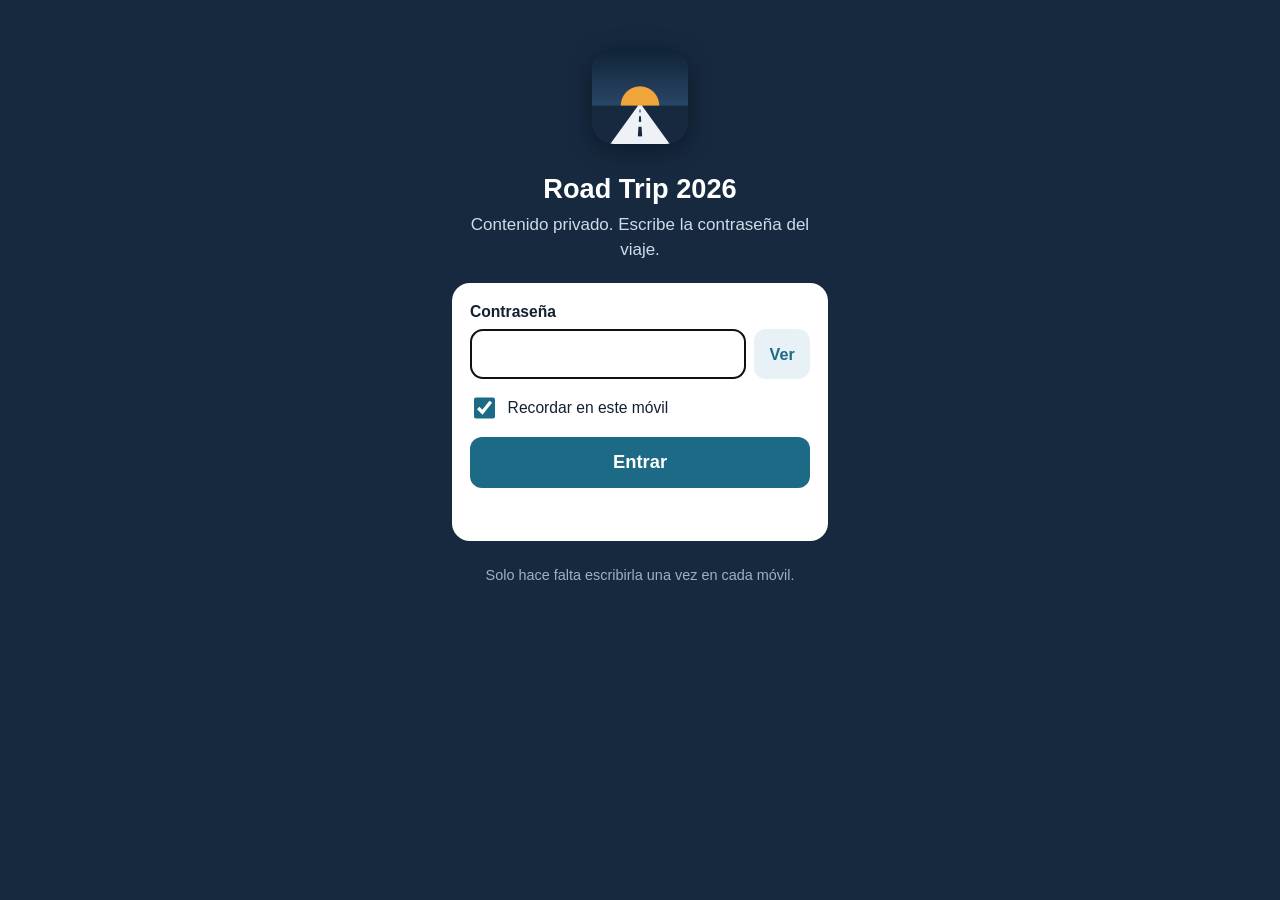
==== index.html @ c1fb9ce9 "Publicación de la app (versión cifrada)" ====
<!doctype html>
<html lang="es">
<head>
<meta charset="utf-8">
<meta name="viewport" content="width=device-width, initial-scale=1, viewport-fit=cover">
<title>Road Trip 2026</title>
<meta name="robots" content="noindex, nofollow">
<meta name="theme-color" content="#16293f">
<meta name="apple-mobile-web-app-capable" content="yes">
<meta name="mobile-web-app-capable" content="yes">
<meta name="apple-mobile-web-app-status-bar-style" content="black-translucent">
<meta name="apple-mobile-web-app-title" content="Road Trip 26">
<link rel="manifest" href="manifest.webmanifest">
<link rel="apple-touch-icon" href="apple-touch-icon.png">
<link rel="icon" href="icon-192.png">
<style>
*{box-sizing:border-box}
html,body{margin:0;min-height:100%;background:#16293f;color:#fff;font:17px/1.45 -apple-system,BlinkMacSystemFont,"Segoe UI",Roboto,"Helvetica Neue",Arial,sans-serif}
main{max-width:420px;margin:0 auto;padding:calc(48px + env(safe-area-inset-top)) 22px 40px;text-align:center}
img{border-radius:22px;box-shadow:0 6px 24px rgba(0,0,0,.35)}
h1{font-size:1.6rem;margin:1rem 0 .3rem}
p{color:#cfdbe8;margin:.3rem 0 1.2rem}
form{text-align:left;background:#fff;color:#132030;border-radius:18px;padding:18px}
label{display:block;font-weight:700;font-size:.92rem;margin-bottom:.35rem}
.pwrow{display:flex;gap:8px}
input[type=password],input[type=text]{flex:1;min-width:0;font-size:1.1rem;padding:.75rem .85rem;border:1px solid #c9d3de;border-radius:12px}
#ver{border:0;border-radius:12px;padding:0 .9rem;background:#e8f1f5;color:#1d6a86;font-weight:700;font-size:.95rem}
.rem{display:flex;gap:.55rem;align-items:center;font-weight:400;margin:.9rem 0}
.rem input{width:1.25rem;height:1.25rem;accent-color:#1d6a86}
#go{width:100%;border:0;border-radius:12px;padding:.85rem;background:#1d6a86;color:#fff;font-size:1.08rem;font-weight:700}
#go[disabled]{opacity:.6}
#msg{min-height:1.4em;margin:.7rem 0 0;color:#b23b3b;font-weight:600;text-align:center}
.small{font-size:.85rem;color:#9fb0c3;margin-top:1.4rem}
</style>
</head>
<body>
<main id="lock" hidden>
  <img src="icon-192.png" alt="" width="96" height="96">
  <h1>Road Trip 2026</h1>
  <p>Contenido privado. Escribe la contraseña del viaje.</p>
  <form id="f">
    <input type="text" name="username" value="viajeros" autocomplete="username" hidden>
    <label for="pw">Contraseña</label>
    <div class="pwrow">
      <input id="pw" name="password" type="password" autocomplete="current-password" autocapitalize="none" autocorrect="off" spellcheck="false" required>
      <button type="button" id="ver" aria-label="Mostrar la contraseña">Ver</button>
    </div>
    <label class="rem"><input type="checkbox" id="rem" checked> Recordar en este móvil</label>
    <button type="submit" id="go">Entrar</button>
    <p id="msg" role="alert"></p>
  </form>
  <p class="small">Solo hace falta escribirla una vez en cada móvil.</p>
</main>
<noscript><p style="padding:2rem;text-align:center">Esta app necesita JavaScript.</p></noscript>
<script>
(function () {
  'use strict';
  var SALT = "jRqCUEaQJ1USb5s5jbR82A==", IV = "3Z7AePT0vZVXV4zp", DATA = "ICKVCOSLS0bayLcCdcnHQxHo+gSahgbhYTVDfOdP7bXyfmwof2auWFoSPxpB0rKerx4JXM6J68e3sbmLdByrS6CiGhZV3lSCZK8DKCEe9f0+VObPgYxdR7UQtehg+0Jrv7+kQv0wTKLnFwuBp6oYXfuDSnDxY8k2M8JfcW3MnqktHzcM/QXeur9ZJexFeAhknH2Qd9/v7F3MCZ/bLV87nbjkV3H115Ep1r8So0Is9A6mrPkXomiQtqTJopc3ebpcFR8HyVicsf+2hXM+vRAB3rdrM53wdFT2PmXWDo2izJQDtEFCyB6F6Zrhe/RgEmhv/Sb+uD7lQjhAqG3GPqjp7stliHNIpAQV0QhKY56fRGcH4rJBT56qN52HdeGU5/61TPisMio8IQt9JPW6vUfmd5KJQ+JFuAF7xaURBidMEKr9rTMXziuh1HXRQNCYs/ySpjZoT42KpZMNEPW3cefECggRjlWt36qFfJ7h6szjR5PGc9QgOlXHw115v8BhdSBUHC6rmudcx4uo4FpzWD89yCZUVkqR3AcRTaFmqQftONRjPGc3FqWVFp9CbkC0aZ5uIvklpPcJg6kNWa0iizm3S8h8OToK1Rzt7bngXa/tQcUI33Dpyn3Vifw5Qav3hKQRTiiHF0hA/pinmhB/Y9rcmn2AwYlCe+l56ByR22VXQ0udPhX2bjFWtBA7/JZ4hHWgKLcgmxfljeSnClJg8Gai6Al5DtuqzV/BRAbIoa+XSTxCqYH7AvDHIWtX43GxcpOKM2zAgJuUSNwfP8Y6LorpZ2hjuYGZMCGOF1RG5zqO5RpH4WQegduX1fmsBUUJc/AFWanD4nOc54q+dtnDmzdxaomvKkFJfRGIfAHXhy4GgVzPmCyWGvjKCxKY8JCajd/eUOu/xT9cjMdTmgWYigpmVb4R+RB0/EOfHv3c4ZqWxlmtH4nPcVb0c4FRsX4f+pKLSZf6JnTD2+5i44On5/aNVyuZepLPbK84HB7iDoehvi+SMZqC0/[base64]/QpYzlN4LZS6ookAs0M8uabWAQfoLa7bj+J8kCd3uGk005JJ7VRQT/ThKkBdawsnSnalzXzjkJJt53nJWsMx99BIK80zXbpm3AdAZCB97aPd1lP/mhgHNGTIZOQ5Wv6UEDxocW5thlocABWk9InVwZ0V+Xp8Z668BnTV8bmsbTYakhNt5jda05F9SSkFEg/jOlFSVeaVbhnCn8euYm0kCiIG0tKNnEy6SPPfJTv08dwIrOlHPek4CwTNq2svoYUXD05iyz150F1EeMR+TkLd0dY67VsRGhtQiPMAMZjwTK3cscR2ZYjrB+lXkXfjgUe3v+3T/zhR4EEtvuJoDETIK9MljXCQvE+/Y2fmc78vBM06xp8d7YnXDc03cDZH+duUxFF+W/klSGFnbt6q08NBYwWmbyunK4Z1nGDihFyRqNhqk0Zk51UoDXFiJg0HwLfmGqO7nayxwbh13chvJ2K+mmAJEg6zqVouWt7ap0yvpakgsUUs6pIVfczstvoZmRxf9I4HPq/8eAHAyu3mf1mxyU6YwRgMnsOGyPl9RM2WGhOrCjgyWUfhvjuKoiOC2bQ0L6FXWHEgjMHOo08bftG4VthWBdW7UU/1kN4z8wctKQzxg5+RcbagekrEP4XhQwrqDFkAxoiI4yFk64sg4Hhm7AmWr386HQhCQnrksnvqlyEUxc8HnsvZy5q0ITXDO0g+HPB5HmpPc4+wsEu9OS+BkdE3TpKlx4f1AQq0Fm+qsOTEHYA55oWCBVSf/uhv/VOlDIzBSbDYZRijxB29zL/3cpmNgD0o277Fn66hfq4QzPqFV/KrvY590agh5zCVHP3sApatqXiwIqrR1CeUnQs/bO43D5Wdb24cTtORfQyeP7h6VSQMeVVUXqMO/sxp5GqGoCyNf9E2AJMNK1CAT56+uvm/ex44oBmRA9AC5jaDCXGoqeHA6DRwDjBzqhE8ZpqocoY1nxDBZcGYy172rhNh24k3hycBA3QuYkfjKiAKutQdzvGv9l51jB77bn/iU1rBTs6Vz+C5ol8ZH++MQAetTXfSq5AB81+6Me5OaAp9uu+ax15ta9XXKDCihNKrCP9vq0qD6lRginHSzh2bAbSnIcpxJSCh3T75ToZWBJpF+3Lw7/pMiAZfDlPBcDceM3B1Kz2LMQO8g6TZE4If26NTEpjKYMwyG0uR8JCqpK+KUfknxDEjbA14LHeP4VrvonFJR4wGfr711FfE/i8+eyE/Nb5Qx6RutVr8OAxiqfVHVuCy0s/2Gn6upgyVoifGvtdGCJgC+ZXMnx4EapcJFiQ2PKwt1XijLPSlPDqRjgLLFBkWRxj4jKvlx4f4YNZbLMMnEy53GeD2S+IDKwuJxV2ei0OGgz0i/GEDj+fJatQZPkycbo0ukczr5oKqz8hRW8Ye1fZiE7wWPqTSfIANJp90Jzh9NUfH6wTDcjPnuNOQ5DpovjWUqGxYoBOOImATGRDnyr2Qby1isKQtY5f7ofQKKOZckf7nImo/yIqxG4190d73t1MwF90pWqaEtN6/CY4P1qO7NsNUAumYOZcCMlAklYaVLmlQUi99J5OqbSdXe82z4/fZxgO44JGQ25ntDikF05K5Qz6344fDPlscqbPcHcDfrgK+Xu3uJfuksbj3YRpGsTvA2woODYekRiH7s+3P7IeNxVnYLWeEKqKQOUVGNsTy6j1cbsKRoryAqAzYakLJM7U0vt1JYBxyf1Dy3MeYzlnIUv61/suC1qjk4Rc0BPCV7uMMQ5rx1UCHn4icr2ciYbCuY24S/Pf5yg9VYVujBSiq2vGeYA4uGW4udZ9v6y+RoqBR26aCk4VkXau64l5lkKg2Z+Vz01lj9oMw03ZS/HHLg09dpnzGlJ8RZtiTA+9bEazYyufS9VCQARRTgZ8JyYxx4QavMrKoSdL4VBG19Mp24r6d/q+ddCxAQ1f3l0D44Oj0axKqglE69Hi98/x1bJdvaec7IPXbQttgs5B8fVJhHizqLz2FkTdtPq5dAFBrHinLuuPi6B2D1316vD9sOZBSPyeBY1nwOlu2tuRzLKvz+z0dE8F5mCpA064HVALMohwK4kWOJtL9TlLeiasRW5/0yLjgSUBAKW17wOIGWw361EyGb1/z1s5m8koOigLE+MXO/ayFcbXTAWvR90In0a61EX+6CeDUElz983NzbM0jnXHD/fzUgRojm2hcQpICp4SApM6v+SarnnjsoVwtpro1uTsxTbFufXg/RtaCH/GKT6VviaCgUcRaO3PpqbHI5n/J7ntqR0sS5tbIQfyqlYtwObKMpghw7dbrIsyM7vBIGBYAAffbm3c4MEehvE+WVk54yKikWHoWF7uuhWeSUTmYePNoS3vu1xF+Wu+9MjlPh0aKWv+WfThRlPGDjy3qB5FCB04myiO/Vmukza8qu8Sk7OF/mDz7taINtM/G+oj3j5ZAHv7mHzqpo60xThDrw5tvMAytIo+Cb0kvacrdPM1cNgZiskhiDL2t4fU/yQ+4Bxs5/ddyslNHc73D7iuQ+xFJcUYlQ26WQFQVH+cCZ7KdZCUTTLBPCREhWYtJ57LWZqrNMjPHkkZEMyxBJMEmgebvMJmgg1SK60ruoho/vUBc1WoTCHVGLaSUUnt3L3WYcBiPje2bLS5q+R2H/o1eS5+ep9GbYof6HjgfgApC+iHmwHn0J5qzU5bjfT9gZG1Y0EA2IgeL6iHEW7Er/OonzWAOyBc7+gNHC5hIn2E7NiVqz9Kmeqtlp3ZozkNBzgZlTVV6l4g45UaUzW9ryQkF2Bc8IOCvv6VMBmAU98riz+E2nhKqsodEMhDWSrV46oWl20D/hr6gAbe81Xeb9MrRQ1FH60otsJXsTiSDvpkgw5QtF2Rvwvaab8uDrOOE6jBH7F+pHoSb8taJKxJatppc5koL4Dv7hZY0zMdKS5UgBXFOUOIvObta/7zu1/3ENRWLwoXXOo2rwI16tQqJnf4S11+iG5fnZEiKKGVILoiAb5zUUtLbR0XuKxK4nSu1mtGoOtQT4IMQV2BGobCzOSHbndLjKiE6d4WrjhrDeO6zzrXBof7JgSHGDbu6WgALRBAbkLEPWvxXVIXyXDazsB80oeBSZPvELY5PcfMkOZjL9yJ7VI67F6JwtLVTDJDC1zt//aKDQUgh1BWxAknnJfuYTAUwOI8J44pWtuqlWVEotiotmFd1UpC6pjEiqoqknMYeoame8mwGUNvrNZgYhta5xFY4XP8W9rQGJj/ggT+HFZa4oJhIRrNzxVLXwH6B7fPHKX+zc7ToU0rflw3r4QGPQFKLWpLX+shUm+r/kNUrcy1gtzb46u+FdaUazuN44A3jTPGsMK3X2BKsEzp2nbysncmnB/QAwx0i4IAFSLULEIA6lgXJBpOiYaLTPKYjYLiN18p22FTliC0J2n9GOZ4jx6b8jNu8se1Dbdx8wPaK13wjv0FNqwJOvKKRWmp7/nqQNHhDtMvMgr9lt6Diz7byEsq7u/ajibcjRbTCaiYucue5yErVoihXbVfYF6U/tFNPOB1J6OxGkH176+RpoTldZiTZs2xQUQzwrR/5sUbsyiWmdbZsE8+KA9oGYUE3UoUKu1YR2G19yrDUAR4ce0IIiqq+ISxkjl0Yn/oqzMRFgzWVpwKrnRfW9kF6nYhnV/jGQowxhwSL2Ixi+E6Hzlo6wevgSDacg4uybIoieLhiE+qjLIJPDggM/oogg1fi3cm5k9GdFMthChSxRoXFrlV1F3BkBxAyG05VV8vpEnJW5D9M7EuhEqL8o1AsjHiOIVRihbHbTJfL+WxW4Z70AJ4t2uTEX3JDhn+eO3Ttxw2gOTGm/6gjY1Tzwi8v7BNM4HSqfbUYdELW1B2dvuGoexSKB0Q8xxf4mrr6PF5DCcJbe/p7+SF0hBUJn40DMnt2SgPrlPIq/iCkmHtz9anYoLWeVHTPJT2lCR0jJhYUYpGlY2LAUN6zD1r/dm51/FxqREEWKNfDJawuRbZXA+8V3mqMYJlrXEdej1JApsfTmE6E72yPMFpKSG1rAibiXzJBL/kbKy3e/g5vA22x1wFKa/oyNu6WKGDwzyHo3bklY9W/XgXe+nCNvRHt9vhZxAx+FaDgk1583kTdFts7cNl+0EutBrNO3qTBR/22vYv3ecYoOZFujai6aN+veI+lH7KfdBBh3NZtAvpfQMuXRqToz8AQ1sbyApfplfJQEdfZQrfjtyGoDmDa6MTyiTW9AS3ZTarFmRzFVPdDMJPlmg125dBV/sHOQVD7lvguTpkTad4K8xKxU2GXMvtnWshkq3GnOcTFrJ7WhkRDxKYCYtpRSsrmwB/rQayLitGk4gW7sgE9U0ZYF2jA65+Zf66v8g9SjFXWkSsG4rhQHpKf34RLKVZzVvFT5Xg9Jen/QUBnHnVUtwzS7BlkoNDKq8ErbNyrYCAvsdEOJVf61Qiq3b9QhIsaZJKtkyH3fsX15SSucoXrPXg8VoE0CXlkAO/apzlDP996uodIauDvEc7kxv9fW5dNrimvuMNuWazphdw7QcH52lCEcACWcWUoWxjpAK6SHAKvvPgpMt7mL0Ye94JTWRzmAXNEaAdVwusXHOgsrG9jvErbPeGZaq7B18ssPybGXjOhu1yWcfEF2CIz856TSE+/auBAW8HktAMqgIw1epniZVj8/A8OKhsZhPRPMTr00j+RqLk34giq+5R76+DFOBqUhxLrCSm659Ple5UPzop3+reT9eZ2bkackKBTXweQPBxkGpB52AaYDee0KBTi4B+/[base64]/LnElTWyKQG/8EFxkRfd0ST1n3GWBwXtuwWxcb4bRJBTNwY5GcX8b/l5IIouUTnXkByx2E4PxAkRTAbDBZDxaZh6a5prnbeLPLKUSRQt+kq+q3LRy0axr4jSi+QKYgFjsGOHk3l0qK7w/E2Qgzpqy8XQfG7i0qAbh7NRRrnB+MXG6CzVX2zULcYNHIkxxYM6zJl1QJ8CNk7FNcb2fGIzInJnPrUgOCuwZUN3Jy9GCpuKxpu7K1vNfMrTz3IUfIukxinh/pycLCR3XtX2OuqsyzmEYKSXs5H+tkDkGyrTdx33ImvulpOAQRrkA77/y8wpc9nLgscxxUqIi/ATFFrrkIay57NENyOVhhh72kYrzbClHLCH7tm15ww05Xr40J0vmMBeaPrsZCm04fEy65Xd2dxIb28EKZqh5KJTWeQFPfjxdZ0QJZ5bxxjD5WeZTIuunzURnlqPhnF8C/lirEbiHMdJ4H+vvxCBvMATJ37ySKO/Bet2ah1h3FS49hYZp+1UJ/gyqIKfGneqlR6wFxMpgIIpjhSiGt36ERQI/c2GND9N4ihDVr6cNaYKjRAmkSkJW3XEgeF8b3ZgyzK70zVCeAzkaNjInV2p6/F4To1khU0ZVEBRurQD4JizNWO/LNEwhxb1JMpCRpebmvAQYwT5X67EWAVMF8W4hsgV1DoFePeE8wHY81D8FGMXy0Mevrxeb7pmLr+u6zzh4X6itXFm/lUUSd8Mi7+Yg4IRnT+t3eRhnJEPpLaTtn+Ka66S+6E8Sa4nJSEvlMdn5+AmRrE/[base64]/y/8h5Ahj0t9vKx73UL1HZmKNEAjIoTiBFfGN1tKPjXaeL82bn7k8nJg9vMZzaUPlwgo/iOhBix0KHTw4FpBHVed9PMAwKJXm7iYX5C63gN6sP9USoD+5GIwNp5R0rlQ8KHXHwlcX6racLDgUQ9YJRyn3yG6VKIfuExVp8gwL47vZ8ApWTATlukqp8RnOz0sQCxqv4UkEC0ETck/f/KPtPOfn1PWVwClYSpFNBHRhSB6dtwFsw2ZAMl8nSN3b/u8hCQgf0lv9EmTUrKeaDrS89yKS64zFgh2lQ93S/XtuFjEcLxH9+Fsjq6X6Be+0bHRUBp9m7m5LdLQ88+vQewbvp1q62tKIwQlZTB7JpH+KPbE1P5s75P9tWrz+Ws10DLgDLrGlHDBiKf/kE2l0DBsYF4vBIqodQXMNCEmZz2ODWq/DJxcQjg/wMUnsKGQwk3WDMJG19iZ3UAsJdZI9pWc8Cj+XIiDrMo/PtAx879+N5jT+S+mIEomMC6jbgkMfGyXMte8pcHAcmymGT5bnP17gI1w9MHWFK4nvrcRy+DG9/x+T8jrbUzjbzdp32SCXD7Bqb86tQSBsUUwJwTZjN/gBH8iUHPgt/le9F80x6Qk7VGlVT3bVWy7aRXwaBciDPLvetJHnx7fL5XlajTxpUwbi0Ne6aKInCZxSUt3os5cusimIhA3LPIHUaZfRNzZkMJSvQDUr+NKgKJW1lT8KAKAdY7mIeprCRn1FBf7QnDt/9l9PQUytXHo0KApmcLmZEOgLR22tVoZlZ2ItekKJEN0T9fjSpuvMRb4a0Z1Ik6qMISuwD4Sns8fN6BEvHeQ5SQl71/737dkr4SsILYLtkipF0VqZ7DCXrAyfFWm+X7ORVVqG8W5bRNDUhK8zj0UYN2qz+38ieXzQ7x395amXT4vXg5Rc0+F4wekJGQwJFgZNaCxxucD9+c01h4lt+DKLlaTRg5ZOQwpL/BIrzqkV+6nOIxPBuP/XkODjX+zpqors89CdRpRURqlZ/UsM7nFtkM+FdvIKHv1svbXUe+9XuIhaWAsjDDR4xK6O+GrLhZdneTAFwDYz81+FeACqC7OlcA9h1xxyD8AcAgYR4e8Zo8mWOTTUawG5vs3ZzUjOx8R1UrL5783iyrRO4PGiRqOpfHoGnt0EvcRJQDOzglqRVtdes/OxNtxYrP17asXCROm6dN1C6cINrxljKWgm0snRiG2/9NVbhvo7e2ct0KxLre+8SQqBB1f9KM0Et/HZsyBNFfOAqAUgMhhQjQ3HxIYDHzow7cmq6FHNrffheUIfugFlDZ8w2MJrjub6XX2ygKnG9lfyei+GhLiuhpickgdiyVo7oCxd6jh9Z68sq3Mr5mYdbX+reLS1cr4oV66SxFmqNYxjrEMdNaPlkjE0lN5CTHOzIroJcr2tiER0qHQUA0/i5sKMobcjf3cB67X1onu27kINlq+GPtU/g9N01K2aLcrt1ikY9xC091o0WdOi/Ep7lbm/rm6+lFG2SsZj3c6d+Xqe0Ci/gKNWiJPJFZBffXZP6TD1StXUwSwXMJx1eOm0+2aw883HKZV7eJQeFW2y/3FykwdWVHmndLPy7/RbiXDPL3MU8d95JBbSyIdCFFvE1N42VxTxulgQ4KCv/S8ZlXCCpiwQyS8DymIqZpizTNCYmnROpQuNz+XwcLtNJykkuInKNWe6BquPv6c2elHYuf1b1bnqxgb5KkALOjl3WXA097QNINbrtwC/Nn/MN/au6arOsDm8U60NS7H8hKAzKTPa87a7NPR+zbDI2hP2Dz3E1NK1XWQGWt4FbQlq+uA7DNu7NMqqOqR0HQurYe4Wmt6oP/TBUC6EsQLirk7E/bYBXjPQAJRl4dAJLCcHDDVKebxWzb7BKAsWIuD1b9Bl59WTztw7aoi/aSQ8s4vmDz0oT2VeMd2Ir9bOuv+bGdiy9SWFs477EcNBpCPPUG6EKuzRm3lQ237rjCVnCDaUssTwc39Z4a+pzD0RwJRR8QuouFWGLSJ33NjO8YXvlF/LKx8Z27T8CU9SiX6eKUDcVwFZDbLClaCqnPglq5RdjjpUNEQJxca9c7uiXX5C35fzCbBBvuEuqwpfir9gJaiBRZRPxITVhpiqjvlRrIHYw1ub5HVKUGrsj/2g3d+qHdEisPVH7V12xNrLJebkHOHBfvnBMEiLjeT1Gct/nDY4TqFvyJ1G2W8ZRZKrXuDYAScRWTXNAlSsridg2GUhiA5UjA/Xzq3KnwV6/RYtmwn2sIm6ZIb4iWIfEVCYwN8XQEGvRMFAqIE70GxOqTDzPxLPb05LJeQosqG4CJ4ww+dedbXwClAEo2s5H59M2gqjQ9OA9Mh2+no9jYJJqrwBrTHJ394FG2PhTxwv3D4hBboNurRTxL1EQN7qSwzfRAa8G8wLhDcfphTql46yl3P56l/WLENzzRlY0cyrjPJFbShIBgMvjttqqEOAHq6ql70sq/T+pkKtGGVWW7Dyy/rWagGxnJgnE+X327jKQelM9iJj1bjBflDZLKpDcoArUOcjDjSqa5bNeQpuHoiQcpr7m2rTD9QpKouaELxxaXsndkZz3Qk4/Gs6kZrcWD0KWzF+N4z2G9LYIh5u3PlcS0naC0rG0e+5cbR7UpasF5m6iDpCdQCXgwkMSAvfFIWn3PPWcLoslv0aigHlv7ZylyOp5PJNa31Mi6eD9hcoxmE24/codzUWT44QHwnhu8qAM55imcXj2QM5c8XCH5uKvEtL0Cr/Xfkx9Z1raNuFsaeYLwS6uxrbYDm+9ZKbfb5FbM7K1vM06wKzE8B4PrMdon42mVs8jxgP2BK2otDtZSZ3VIeqpikt8lfJ0A7yODSoaNRBcJwabJV+1y1owYhI9VGHydy3CnxCFVq+9TqNlCqTH2PyRNMm/UGX7PzH+xVB35HbaBJbSKsr/Zs7jOWQQLj5fP4ZNWWeKPYTeys3fXcwjE6teK8d+UwI81qw5xx5ocXmKqwt0mETHUUAuNIMEmevJMGP23aqCQhEUHjA2zQcVivfmZmNoHMe4OJwEUEKcgwFqD+6f/ZKpCRFdq4B7hw+4JQ5gYQGctCmRXE74n4Mp9XhizeS6ryHvR3tTKfQNKc+jgOXhpOGn4IYQz094EsYn9N3NHaXg/fT36wgBG3bIkh7UBX7xkYhrZs+VTrdovbLU26EpiP0Yhx+Vc6wu/hoieGWWDnX0v7t313fFKS7G+Z3QQ2f7+mKEgImpBPtnb4R3xwynCrmpBrtidztvptRNwQTbqkep/lCVxd68v0hWodDfk3y9epad1ISTSImoDcpJVl8q07L9FaUpa8XtzliGCjGdyRKlqNbmvkyN10uznQia+mQ7Tnu2Olp6s23qgt6kweSsZDDQ3Fa0wJzYCLiERCwSFtdKyT45EUJo5HCkCVhMODwUOTJjC9tP55NVUYv/pTBZlm3c3+uYMpM1O+mhhPVRD7AgbPtvY8tJuh0GIi8BhWUib0js8OaBysT8t7PF1XGFUAukHy12RmHMBlLPBv/kQkxo0oqm3DR52OAfL843qek+/7f3hFmirP4c8Bz1izASez9YyNbsSC3oaydLRtgO54sg3lkN1N+OOKDGQzU6UdURu27Zk4HgqLumTH+RhTPdMZ//qC6yMKjcmVYjYfreCfiKDRzL/U6sDmVUz+cp7vmxrhMxfHOOJe9qKUY7LXUkiMPqcJQn0RFy+Tb5oh4UTDe1tJuswn5sdMkfQwe9J+dmT/B+SYfft8yWbjsTplYlZk4cF1cai/O0z+yNcOvEX8ehxE+powT/+4H3OjZTA3cYoFYyBrwtuGrAjP64bcLM2UDeWX/6L/nuU31ceuAMk4o8tWU6ajKQMmeNTivIGpGsnokvmngfMXVWunStqBvGj/nkprOzudlE/zzVLeGP0uplDeL6c9eZXjcPuVsSiJ0FDXWzOqmJ6QP3zAsIG/oUoH9wNUzegMW5uSg40Dg4VboBqyhTY4kvDq6HJUFXBLQVhpa+3kTOKVkVkqJ0Wth5TEUYu0oQoVAG8EK3gXA10R/a/OjEuGjEV/siKDAhM2m+AOVgSMM18UEKHbnKLkGJfZhyrNHQU+xjjwKhyxjtmWq5r2NQDhNnffmtL5xbXIdlP5Qgxfzkf4qGFdQ2bn842xPJv/Uow97F+2NEnTVnMMkTTSR+YWC1hjSs6vZiYt0CWkyhqEyUvGFmzFofGBa9piywTZzi8qvsjFDnS3+msNyVF7g9YhPAmVcpvkZso+/UcOZsw3xy0ayRLivxmolmfLtA+UK/5QVbRpddV4wAfD4a/riaUMVPgBZc3d0J/BG4Nn4Oxd7JdJ9DIuVXQOeXzWyqwbSiShWo7c/QostWwkKLY7DFpADFVpazJVwJrV7/3cR0GC2k7+fzYPSw/XJxVgJZdrZ8FsYFPmZ/ukIRq+5uHUxSYeBjOtWnpLIPfLqqScUpCn1vCUNDBmo1zHmREW1x40olxVX5AhM9ehyOvJCw7XTc/[base64]/wUe1B0EDdy8SNRWvJP6XMKNhfn43eK+VeH+5iB4X4D5IZZsnwvBMY2UjzAcmhlvxJ5/cy56vZu0F/rOaXv3T3ST5eRNMnoHB5X4zwUFXFlv83LfA1ESZXv/JpjJEk66qwVWO8uxS/kLwZSQK7Ol30xoFQ609qRaOeMkxfDi8J3dj9GYYzJraz+wZRLARW/mjbjIFbaimo6Ym0J01i+CKyQgOeHx2pBuTKBVd1lAmMRxv8HCGmBm2sjeidt1TsqdOKrAG+iFdKu/Ir3FD8dL3sgo+5EyA++ya9gwWsXSbYsh2p/9kmCdEvJb66DNJvVwCox+Bd6yLgj/v8Uf//B7t5oumd7I9jlL3HPM7ezvQhHONDxyfcC8uOp+tTWKLd5GUtzH+y6DBxc739uMHSuXoVTwo+S3yhpXUHwO20nOWSlBVaCFkw3FlgtKnjxaoFe2BAFLH/qrT0nyvmCfavWA8l0cVewIJ69H7JFx6r6aLPzj5CZtIvYcTdrnnCsdap3EKyVW9CeQF3J9yAmCKEIyMXDVs9mQ/7cbXs7mijjSygX5MDoNih6+xXrOSjXAZpPymGgrHdxW4y6+6RL6r9Sy+Yd1t78zaageS//CsCdA7N1D22y3tBBi9fshh0c4YWeFjQcOHeAbF3BSZVAAqbPcqsUSsHVDxCB1/CeLnW6PVKhBfAplmScxlLbkmCJcEZFGw2/DPopdGA9D4rQbRaJVVz1hDHK388qv41YQ6hOHjNqWcYCvjyjlNXrUseyi/OWfBqMFs49MT7kXSXiDnZEUeu4OQfkbs5seLTA2KbLh/+1d5OHLaQt37JBJCzfwKsvTnSxZWyHrmFc+nhSB85heutEaN3rjKIMtvnjmJcCs5zoLO6TY1i1FrO7Um6n32FHMKu41vl6RUhzFddpg00oTjlD+RtvvenyNjcdRA3wUor3VHG3NMSpZg/qYk5SwoWogiXkjVvamt489YUwPICUnkfRZ+/[base64]/b7Gbkuep5SLPwHVkvwJ5vUyhrvKTTBDEtuaj2auRVuv9ROJub4yeryIXo5xI71No5GowTp9PXHiWMZHEGQJHJLNe4Tn6N4Z/[base64]/laAFTHKGJDBeBWHJaGIY8k3vtV1rCP23LbgQIZbR/dhyq9U54UYRPHQJJyjV/pYCdjbioFEbZDjvundo1aGlervx4ajWljIYhvhZUIc7Z6+jh4165lbHxEvPNSLedmqwVmlb+bff/QL6fp1cIP/qHJvSWCyG5yGaNra2oBsG7bB/JzTO4VdCaS433qgDnuDOA6o/1wn5qvRzw1K3M7XIJFD5ehj6r7wPW9GrqNLidrTNeVQNOTsRVxpg3f5THZgTTqYOdga5I+h0A8vMwTBsQ5I4WAfrQZo+6ko0pX+359/JYU+H2yxhJp0MlihFWiO8RWNY/dkbhd7rPgaOSS36VKc4WgVC+UzXXqwtA5mwWENxh4tyUT1zYJItz0eIJvf30xCOG+PSvLXuTlX8jKAQ20BPpgk8EjRO07CLRv/gcErcXBOs8Q1WrbIHDAj1jPtoSinksy5pWYbD0YrDFieScgRbFtjDYx/cLA5YoPe2YVzOmZRAvHK5qI8dXbkneRYtC8vvxCyTGkJ9duRuhpfm26L0XYPJrA66PPl47Ea8TLsQkaoJIj5hMYulppnkUyWRozW3VU9QT+zGAIjAhoBqafLVAxFkIh7BaN7rHTTIuXbvrV5+risn5MrUjM4CqScdgJ/cIUap5BnHtqfA9K847nsHPbWl96NGJSRbQU7HgzbaKJL7B6hbKyplZDeIZBBcfLMcg3TFzND1Qnx8gswBCtuOhPo1/H2VmkDHSrx2sqpzL+1MFlu63jp4FKBn7VjQgMNjsv6IWS4FjWTWj/mW0HIPbYLDk9FR9Dzj1A3TshjLgSdb7Rp8kP9ZlVfo5Kj4iRaqNdM86MX9aH9H7gUaBXQgfBqdoDo/cv29kpTAj+/YPDGX4FtPPDfx2ujNKRIde3ZZlygDWiPmlZ+ZPmoqPW6Eyuqoe34LuYeDjjlvu6zfGPMTI+jveLz4rAGGzMxl5rtB8EAOgXIkAhfTM36zl/2ShAQiBQsLkwg71MUgw87Wi8SrXLhgJTyHQ9U0+oHsLF2l+LqF990x7Z/caxHM3eUTHZ8k8JWb4rTgrsHWW++8Wm9YiD7xwPlkbiMuAO0q/PgYG1OOfwfmLjQnSmel+uc8mZlw5vaNVveVqgGi8Y1Fe31LETF4+/EjdkHiv/XeZmvHzshQtPbUb9AEdw6JfaTpK/58Yei/1Q6TA5+DJJ3bRmWi6smXbv4xVif+seabaQzSQ0qT0jgDrLDv5jAKdO83ybpeHCL1TfAE8TqMYHNXzbXWHHpvbFewyUnibMOPR+Lcq4nTYCvd/NNfxur3CNtL3Qt0H1m4pXBD/triPvQ+k3ntn6shpzvoXs+fOuoDrYCl4B9DhKqgfje05w3KTb4k34IV5nKqZCd6UyNU8nES0DgW7Q3ULje+oa7+TmEgsrUX/5QRp2+Mjt3fNrAQXDhJI0Utz/ER9yhjxeNo28hMxlJUq4d+1L5+/wdFsZ570p+v51cd/hLuHmiT9E0tCEvE2c+xvtCkO/B/Gv4t/Tj6uwfxeNpUa0uWDvPRRQr3laP3XCNiOTzgx+AXa+laVN+Fkmbu/[base64]/iJK9mL7vXShwoxnbzD5nmjbB4NKEis9YEHvmlXsRoxOp8MH+FRwjqqRnYPLJdY3e4YGrOeHU4TFZ8CeTzO/8r/Og0P0v459qtHsNzQMI0VvHyA8cVot9iueQztDjhPXyFTJ7cbo8psY51wFfGcKao8hFH2zoEN6K0phAe1mlwmx1m5NQrdtISyHQORqluePBWvd/LwssyDkdvQXbYa5/IusCz+EA/o7ihGFnjDxDCujl9IGbQR3gI3CljqHaUKpmgud3ok+ZPp3nhMHF9dVSmIp1rj9x06DtqWdqTVr3ItwG56Ackee3/fXGavdce0sJ1AtlVgWvOr4W+vn62JZ4vh8QiQJYjx0QxU48wpqC9tE9B7SMxTNpp88xUXtOfWUP5DPh24yP9BSI6z3BtzApOHkmZAGW2fwqGVwcV3bbY4qHGyUJsk++v/ntjoR8U68XEsdYxTT9LnjCXNMAlpdrvWkJSaRU+v4+Q5RIHPP2KJoUH0evYaBIdl0WyqetsWGeRvBwctgg4p/qs8xfOeXkpxQBORIC8GqVkR1BkhaEsoHbyX5BRSZ1/EXRpycYFE8AVEUMmwuuKlCMuCyE/RIngPtysYc4VuTuLjMknO8IIUbvaPYwCmOy0zcbE+7ko8sPbMUT4DPgPtwzL3w4prc26eOHgnbwHdW8zIES+Fph0+BAJkW0y1TUIyPqN4lcT+115cL5qyLtjAC52BjaTY4ZiZHbMd3zjVvg3QmJ2m/JKhIvEq5TbljCo00QuFL28yvP7k3/Z29zC1yalCEJDtVMhjaEXy3uGia23TMEnDJV4zRzBglK/6VUIlF63q8iaTBTf0aB4Y58/ZDc1N8O8gxkZpop9UV11G/twb7QyDbAs/zmqwDjz4OEvcZ42cSiSEuSBFcFaKDQACkMglSfLaBp2aS1unQ/4U3dtrm+fZWQ2CdJ1tkzt/ORg7Kf998Jq7Rz/TaBIzW9rixCmTpmBBdOgYPRe5Z6RgeHDKLi2rYAwHCcTIyo4kcTAto17PGv4MLJnTcqX3ZGA2hJT/7yMGeRAaGzy8w3kfSv6LKf6XgOp8qK3cj7l+3+EkBu7zPt45px+RNI0POqctd38jiX5LLjHgqq/bxuitnmiDF0kuc4lv8xHUyMpElBYUcqiyJ82e6oSnhrmQY7DUzq9Ose3GQwPmau8zy4RGeQBsMfWrJSPVWvOXUo13ty4GW6SCPVMbDMFpEqKRrtBqrmJp4aqypBEaYZPuLH/WWxQCSd8y71RvRPoHUqpd0NID0G/7AMNdeBYizyy3AsLHQiuymj9s+D8p4+jd5hg7nXLXaIppRokzQRwMRTFHyKcs2WFdpuu00GI7vi89x6ha8BEnjQSeJ38m+YDQowmTO7gN/IVsEhugDYuTYYZuoitRjocZUGD593S/owjJfJV6dAyTXmWWgSgaeQUW/7vkC5B4pQEGn3KhIdVgfBpqJHZhCc6WItdpsqU1oPo/P8sdFRdhQTm+WEaZTzM706KgjchusnKgEM1E6s8o6nIBxZFVM1yukzi/kGdw0ngvTsxRpT7tsDMhBA2ohcIfgxpnqnD3qV82o3IJkkD/OPl8a1xPXJxnv5kC1HKAzBpwAyfZkOuDYktqZq8ovFXwp4SqMUhtVi9YoPvXN75e0YRCSZAB+5EBV9yMyDARmTasv/CCjarz9DG56+Q4+MpCZfF5rvNRUZ75z7y4oz5UXg4eMFWlJ5lO/K1dWEyOEVbsVb7SK3oiPLC/bTsjLGAmzolSHoGZSyixrRhf6/qYUKQhTRewm9UdCh2nHXGqaFprhQhVQ8GwcA8YPQfS7s/Ilj86lFyxelxzVgwMPNWsfwlmU195KercGS/rP/sxCAg0xcnEjMaMFTq4wrwNuGLJyPKgjAijJd5QS51XnvRFe8ObHt8dC+Xo5GBeJ5/fzfYnQ+XDFfqYxdy2dFr//O/WHjXKVkibep5+0DKAqZ3uWp21C/qL9X2JBJHdn4U7lJog/nKsRieX12X3q0sSx3kLPsNwABoKX/2u+4y6VS0zzZGezFsp4qaf3tLCOp5mYxenGQ/Qviqd3hwM5gSVcVqqKUrUWxt2bhsWAslwjIjOmspu7d3KECXgkgJr6ouv5LCB24ZbtTJvLK5RnzIzP+LHM4DCreFMJmZ8MFl9K3/dXUs4yIpBNFD1WaguthCNtWGfc3xl/RzqdVqMOWr9VjTrtJWeawANutXStsxVaPzUJ6fD3Q9wO2cU4QWBTiokZxt4TDJzpsRt1k4gmaCg/2gUcJJx0p66ZNJlol5sk1wgQJX8UiNUqby4g6XkGkqaYFU7W/vtGtvKANtZ6fcum+X7aSasQ6uJiV64ONYQ5JrnyGf+gJZcCKmfghLn8Rz1YMh3I1qPlwlAbx+/[base64]/HuNmO3QlFk0Zq6OeJHjXFX8JvXhRPiCD/zfVhJ+f6nlTF5hEA0kN8J8a3VLG29DyPdgTuQzdOFp2E9To0dSYAgqPZJxG/sKOfVUHMJ8GQ5WhzZ45VS7tsH+H1LKCbsinfYzeObK1PGA0k6GeZGmuVyMhCvjzPJrBlLfNjuiJ8iD5Uq+A9iy3EeX6VynoGcE9yQflnr1Uianybz4wE/l0eSjlwe27rLoQqs23njeu72zHk/ImUFtAbNqThkDzTtItOm8amcCwTWadkpNQaVvsfkUDL0lc0DXbPzwIEA05xd1mk6I4AJCvk52ePFnkZlBxXjiQ/piZuEUuSU8NQZ7lLgAPsebLP+8yhY60xsycyDefLmnZCH6Xgm9WQUSIRHUoAwJOh9vsN3SKw1DiiVrl1QEqqy11Jm/VQ6SJ0w65jI4SSyW/0znGVVELkUpryJPuqOfp+A7jkdAA+gcZyQ73nSQv+OuuuccFraUuI0jOMJnapMMx6z8xxKGXFZhe9uXwM9nHc8xFCPIdF/TdVs+DTaSSMCf+Wid9y7KDnZv2mv79F+SsqPWtJHSAnv+T2oXFy+8MGVv971YEPI7z4BdEF/lbePvrsI+Xm6J9njwIt+awcnQXckiblyL6IQUiF3SNEeOzpKCuVDF3zMGiL/7KHXQUcQnm6Bbtw9cpVl8CzO+FUcuFse8L4lzhM7sA5/w7h2dMjJkTVIHhzIBS9ZSkmX/I8mluDKsFq7Jigm0JCuOWjS6zTB7qcwlG+BUzvRiY1pySC/mBK1+utzVqExQvbHZfsYR+e08Z6J68h+VeA40Ib8TlYzJcU7FNZEMM54FIBeZTMuOhKSNCmVehSnoyOmriH3ZeU/msitRCKoZuHE/lfnPsehOR+15ShiYmcVFkVbhiSJgLtCJdzS4FC94aJq4nnaNaiSw3uCO9zPoaNTcIdGprxZl9/aSVUQEw33yErCLd7GDExeH/GpyCb9H/GXK8+itjnKaiTxlrvUjRuPRC7ClbfC3SmIr5JH2A9tQ7E+SQtyanSBNIFDPPY1P69n4Unr1hlh8OJ1f3AtOEcNodohQAZsSkE9CPfgrQDcbX4JHOS7pxVgEWbeF1HUfe3qA4Uuo/3TbOQuHh1h/qJun5OBRJYQRz4e3ZjhHzd0Gwl11qUsipZ3JKOL0SKZNfkHYLdOYskLfoQ8KqvKZCc0aimEXejjZ2ecRCa9NrsMI9dxD8UUI761VfZWI014CGwWUZZHfpUUcHIUAOZyIzLWkLC4Q2cXll6nK6s4rI0aDrdllBE9/zbsLUwDF/lWbEsOPK26RBORqeVxtR/CxO0IRxXDWm8c/Qs2xOITR9mW7x4OEZHvwdGNe781mhnVhSQodq4ZzgoQ1rtgcG1tUNg55/MKbOKqMm6WBm1aRz9YgAuPt5aDMjGbizmk7HxY3orYg3Z24laOhP0qJmj50QKuyCkwRr39QcsTirhdwA1nbDlvt3YEZGkY5qqwnQfgS4/05IdR2nRoIEj4exmTBFMB5hyuJjSsVHDpINWAKN66UoTXttJx0eAGKZ9ulfcMxyd8qLoD+7oyYknlv+8Bk1Gy38v3K4YCaGVEuRl1yd5FDEEEgd1RYS1fehXkKwFSmAy/aU6fygx4qoFvoP94qNP0rd1ZBPwLErXpk/7De5Xw1zQ5ZVINAScKaDnPZYxdGNGZ23lguOy5f7JJHiImHh9YM4F/p7J3FlPfXoeXPa6eCaMOB46FYs3A54Xu9BnK2uAgmhhj5N2bP/uyx5r4U5wZt0TTG+oUOQuAM5JduiQcROqZBQDvExNV8IgKY18HzNkMN6oKUMBu5JXBhupuBqzlsMt2dJAcVgNGwL4G4+cWNgNsWMQKWjMEVDEbg67+hpn7icbPAMxiM7/NpcZ/fsNsM6R7Tm0xxvg5APlLMTRGU83aoo02uVXBhsBViVqR274wv6lYH9g5saNJNIGNJMXjRMYpdNmw+bUJ2THm/E887wyMm+Ls0f/21TjrkpPtnR2TJYxDxvu9Rj22aOwMwMiTmaeZzvZqeUxi2RVhgyYrYgDuYIiMns+sCwDFH+7pNTzehxGPmdwQPvynWxtJtALC/ShcQ0AyMU1q1H9QkbsfeQLErvluQUvSihJ7F0rNrfulk4difzoLUPrBj5mUpgSCuZ7O6eWs0EoQl5hiAU/[base64]/YwhUUKiEXbEOiFsC+y/gSps4d2gKWfucPrV19paSp2rRJHaLZoEX9vUYwykmUK7R4ukhCBDpb3qZdBxmOy0rvH/017liim/OYtUqSQMtf3f5YxpjYAiaDXqDgRAvS8W3W3ReWYciMHPEt3O5P8r89/uzoHCGvpY6iRLalwyZUGD3nzVXXRw8kOJV/5h7DW8qWzO7LECs2ng6Mh3uGOIuYa+mZkFEtuWU4QmQU3xZ43JRXeaDYwZAQ6UijwcPgslj0MDgxg9TxsZ99wscewA898ReDkZgb/1g3zY2te/SSaEzrOu5oHcnM16EPwI5BBN7jOqWqiUdiO2fst6ubi2FqN2Ru9uVHtfmvzDdOqfmbs4sSxE0d9gSAyrrPg1bXywswVfXDTJCGcowih63I6s943fknlrochO7xHH0jrpq2OAf+016i72GkQDd5tKrJp755pkunZCOJYT24gN0Y/m3vjO9wo6VyRDe513wD3OCJ/1HcP611exdFqng8OBOfS9TNMEdn92HMxcIlLrqz4zwVxVFkXuRuED8Ec6oB+CAd0ib68TyF/SNctqF39Ozvg5oX1QQv3HNrNLC5o6Un/EM/DBpl3Tw2lCb44Cdft5X8jEuo9lyxbewlRYnKCFjTSZi6luUaRL3swJrRMgZ0ajL4GlXVnfw42zH81nxMOpcAjFrvnpW4Day2KVdug5+V1WqNEnyjUgcXzEtCXtbyhf+gd7k/9R7SPfvVpZNZxuM6zaxlD5aJ5n8xoLoE7Y056/QYBUep9M48uZl0mF/bLOoaKhOZhWxIaV1I2Htn4MNSyVqG93yU2ikNUX4OHChqBIBnl59tjmzeV/spXsuDmhgCcp2eR+6ol2gVOPOd9d/doJeDUSLuSkHClQglZybmwDUxpyY1vGyxsBUE+nKABPfBhJQKksG+LcAHPDDjTgD4DL9+uUu8d0jFqfKZxxgEZ83FcS9zrXCEnP4O221YFi0hYWBDAzEXvMXWBDvk9hdiOHOGeGVFcSrr/HIqRxFH9R1bzgWSR8F//l22CLphKBuY+u/ibqPrwg0vkIkZPFy32a7UpIGZpq+YAUDblHdvAuub3URbdPOBbXMds0regzUGmewA9eVYWTRoA4Br1OCDOmULTOmp1P/UnkQyXYb98fS7Sf6KC2ZJFMyvO8k0om9KTw6+x54uxCH6hUrx2WfoiZqbDNXt9uPUXhS0XdnWjvxKotu1Ol2BDzHgXP5G5WMxjKzfsvOupHOWLTzz66qZxeiK6iufEdgVhU6MR/Nd/BA1Av3RhsTLBqOulmtdBbnu5hNs0jD0HX+4niVccRiLuyjfHMgIW0Blb3CuOxen5W4W/YEIXv+0bh5nAugwE3ytxgLGX4pb30Mmcyf/x+xKlJP2UesI0x/5tKFdWiBfdehXNYCdZsMo+o9H+Wh6HGlo34nfbBIIplHJ2y2H8rAgYKYCktNibZhyn95W2kurOEhSHqf9Yilt+UnJcQVnt9wEbMqoxmMV2HN++8M39E4Z8bi8GOIKnwkn1OHiNPtzntiyaQlRUoSYgQDoVJP1Nh5CpLya/C0in2Lb89n83/FPtFwNHF8BD5t2gXUimcXEdonqVUmC00a+PPK2w2CF+Z3pq1q2o/b2WHF7x4R1vCY6PP1FrBV3vcUB08xUaWdGh4Qs6PgYpktR/LKLp5/fHsfubHWjLdeu4amS8nEBmN4GYJ3aUz10GAEQWrNyNb8F3sw5DsWfxL1IUQQ+xr4nCM1XdGNRjf5XO0M8L35nFdWPXgtoeAd46VdRYy7kgsPGYQ1IOAfnJ6hbVun8mPB0SzjcUEjn8BhUGVQoM3MvxJ8hbN4xljT9Fg06wZr8MsW88GDQySOCi4Rcj9GcC8p/xpV8z7q/WkPmRdMr5WAE6tOmO+/XjaU3JDNO51UAi+MqzxO/XslCbkSgLXZK54nnBtNaWBgREIOX0diGTq7rnJnK4ygBxZnPcGT6oF5pds5rhgNxsK5bHtX7/1GvEGBVvSOQ13xzbVSWSJeaVMk0ceLLyNea+TY/jROuYdomqfBPurHlwziE3xR1e3Al5ecnQQS5/CQNOSpeyeFqmwnDMrx8kxGK0K5wp1CwY15v5QIF+4bW7TTBOxC2XUeoBG4dMn3POiEbYrSgIteckI/y388NsJgceipKBOGDKBTij+5SfjQgYA4+OiLHXj5H03HILq5ID6kDDWc3i2cuAEywEOJM6Q4ASDyQLtGhWw+1lFXBmzliE+72MO9rDL8apCNLBXBpE9t1oQNhZ9OW9EeDhwz7HGs4XrW5NzNwvYMImFyaHrOyBeHm4exJB4mXO+uqPRbTe24w6UkdR741H/uk9kQBnLs7YoH1YZSOsYxcog6Ay2ShyL83DI6HXnkdOPD4NTdxH7jcH3GjRfx7CEB7AMoSIniaW9Q5UXGl6xzjxJw4Ubf6qVRgQ9UCFRrNrMpM15pVXQrddX/TIUDM7LrdSmSYQ5yDK/HCd89kwqq67v+eH/SYchEfa+DfVETqWMw/UJ03lFVJiWKsZNyvcmEAtsvXG/p0WNG7X4Q0+aJy/Ogak2wiyVhE2AHZ6BrJyppcYZxMaFbMiu7yxs9NU0iogOmIc+wjfbaAfGRU4Sq63/zS0uoC47Wp20ggFJ9H69wQhVGT74Lltfh+/HKGTpDL42JC4sdKFFJos12mQKcyCpaY2foRmAglMkrgLI01AWOtfFEacz1f4dIe3SU7FdcOLqah5Xs17MPdIsOXkjtkhzYg3rOPv0EJv/INS4lFkkZK+eI0+IY37c/0qe2cHK2sTb42DicZEcWS4cFgqswpcLhWMnLPAEI+PrI2lWS8NOlLpNz6QN5MUDADQWY94hqTKC4ctcR1/Ijs48GCkSp4hRkFANh8aWxfUBG3aL6qc8CKHnQHoqh5xr3FM35Ta6cYqjULNfGIn0nKRq6YrKRkvsuAzWAZu9+UbNYGA0t/cn6tu/54rJcbpELoI2gTuCKdY2yUMGnvw21TZt97FmefWGXv8SZBDMlF1mhoCPdO2pLnKapxkzVILQ5IJQNUVvXFYUFttHGNpc8RKLjiOgjf+tYeq2PFo5xYdZZi7UicnPOEkIAbnutGnt2HIMLGL5guGpgKJnfWYDcXoqdKVj4AibMStUpSLgwPRPPVf/+J+jknTZKcGMrII2OLMVWvLhPf2WsH4Zx2PrtOuhZxmMKkLr78WEpaR/mgTwONK0EFiNOGfR1INq793kY/TODmbza2xoGwsPD/rLBhKB2KTCYST2Xv5Tm7d8mVwayh2to0pkBCWL+Px7zQr/eL2D1a8htuMD26zIGRShCaq7g8m8N19/zAwy5Xmmtz3ACz0lgMEVqrgOfM4bXbK17xHiUObClECGnjI+w8hhEU58ktVfh9xR7jiMCw0ZzLnoNvBSkXlTKTqIiXONpmvx3EYquBZFIbRhPFvYanTVizmlYeHcDv4teVHPRsCbwWZCi6B8veWQap1VR26p1DGjy4YRhjiMeMMJ63oKnWcDxYahiQVS5k/8Uq77zpplxBNIuG0wh10rbRho3shz7tzq5EYwUzIBDEf7nTSM+mND+Jbsd0R/iABTxbdHPRFd8yl7vnnG68G8CO6F2q2CwMT8Nlg1D98EWmuFzf9yLCiamK8K30RprBYjIM4Ym1IpkkQKMKpl0GeLu746dVQCnsUgmBn17+TJk5djKgpVKzBj0gH7rVkUhrG3NNRj6uBPJEjEdepCkNGgkQkyTrwMInAcUpNYCJ3R86RjFKzPT0Fr8/KeIViQ4kQi/T/qDq4Jx6gQ522N8C4d0iOBoars+8Vm3YhqgtA2OsAzFMTVJGPrUcYVCtXOP1YIRxEmqIr5QJ+PvH1qs1aSxBDyvxH0Ma1vbdXzbfZf8/5ctMYq1P4IkjxTHuFuFBQ/z1KQyoE3xcGjrwEqZyqMk5tXxjVwM0wdwaY28Etor9GqhqBTJk8mJzCCCKdQH6yxkZsgVr/ZIYpJG8tuqNuAI/NCmBh9XuBkm44Cih2TUxqlPeIr8C1XxPZtmG+nxhj0qB26jtdQqjVAyUlcCoAcRL8YCWj4xgnAEYSvmPLwP1nxqrkERfSiv/UDvXwbwVLY4+qvaUXqnwCVgjoqMcPv5UQCV4b5L9FtV3PrfuK+RY9lz9k+0DIzcST7z9pwklnGyMIIBtoWkJ9AyYWFom4VEKmC/wMa8XTvf8ZtHFOuegJD+TQgzhCWDgzZlxvp6Bzm8j2WgTreICxcrUZIuercY/Xl37o2HM5QwKTWORpWikHLFhjUHjB56K5p+qcW4nO1VEFwlq6ZkzJoBignPL1gpwqnFyVITTD6G9zgVm4HgYskPFOQWR6fPKEfMK7XnpJV0NETU0Pyvlk2UmNVsLKHQpBLvhykieqTEvyMrdH0f1l5ge6PUmxAP1h56YkEDjppydit8Na/10e0MOEuUKj0LinqDVq4qgtn74TeJ9ys4srv0AGnN/aRY6lCoCOUJNeeFlSnq3HXuu6BpcJWucCcRCKI68NYWQuWbVv/OYTz8R+pPzIUF3OG+3Ia20/U+rCqbjnSz9+4FvSG34WbFK4luKTa+VAsdraEOZpVhn3zXw5eA9mrv6SugUBkn1YmeFOQD3VaBq2m2mOthRCK1U9VIOp2zwDlk7vpOJiQNb3jK24v0SHhnJswWxTLm/6x92LAggAAEHAnLips2GwpLoMOYx581ZZbDy9VAXhq/PUZiSCBHG7Uw32JJToy4zeIaCYNdd44J6nLLX7dWeqRHE0dQvIr0PetbWpfcfEotiHne1S7ja7xTmi9UcPtCfZMV9MFxFiwyQA1K3gi8LaHlo9p5seJWM73m9B/HA4K+iUYu4G8C9jHuaBtIxq5G1F9KqfgRBTUnMsAtx9DR33HKMaPZMg0lFZv8kOis2YD4aI2ahT0kGOt/i3cWKTwADrV4KPciq+2KNr5D+mg/G/8MyqIRQXF+cTdnXWdaJB4mgc45/L8P517ZQv7bVpJU0nu/nJDfowtg20Ecw0BHXtMsSWbRSFtOKf7bnBuBjNxaATH4C1xRlvFdrQoECiNgu5OKdvd0DR9wuVNzhn7K0JwnjWSRUAlkskgsE3qV7+W7o9YT9PWKT56BFP20zOqkqbLlLQkqFJYwZApo9R//27oEPLksixgJZZwF0Scs4Pz6jMMQhK4u7BYYa91i5WhsgBFGpj53Kt73Q5YhJW97z19Qn1A5D+EP00ggfaOgFaE5HEOzG5x8dzEJzxptDEE1U4Gasy7dHhBkxSHfOl82BCl99rPO4utgZWoB3ITOsWjHLmiQ6Mdk03OWR3IYMICKDU8bGpRSvPPFDupj22VDNl9/JhNw+T5L7SmoF3+gr9ze+o7e6QxBqok0K6uVoi9uqg+NHvWn+1IxtF9GDZffic8k5Lk0bTDIbi1WYoJlOvOEKiVsZSIx7H2PNfvkXhmDvdcW4k17EmVfmz265TCptRzsDwjYCY6FtHHIy7cMzGZdJTtu1e2v+d1m/ec1f6mrH1zGu0IbT2YK6iz+8QE1c8NZzZhCnFTLZxAMQueys4vXL+4EEa6vlXCh2gIwtnLNSlgvsMM9apRaX5S2wOkQ/15NAxwbApvz7RgliwreHMTbvNJMzCEBV89Jz2wbUyCAmkYT97nP3wPLFg1+T9dO2vjwtM2QjMordFI81VETDCOmVn+GL0BORfYhd/+DltMLlk2maXn5vPyBZ4ZvLQU4L+BwSxMNE+IiHSbFHHAh49+UZOwKbmIp+qCeufl1mp/kKu3LqQV/sq+BtvMPqmeGwmSsh24/J12E6Xup6RGBAFPc2pTKxt7zA/tL5WVluXXOMLw4DxBn3sSKILpC1M5dMnSctlbkQU67YYrlMpeHqdpCYyoUgOnVzezWN0wsDPaO+7YHrEGy5pUXg4PqPpB7otzHN45mXm8cFUxkGPfcKX+aSwg3yQ3vQ+J1hUUotkWjHUOF+Pz+adl+gHjMClqTuJQn2VCgU7BqZgX7lHJWDqLh+Ste/WKxIitGatilxTKOdi34wlk1PYV0AcW5N8LhxYza/uO6fBvj1X/uT3FEN27kQk8sWepP6vpi4CNXcU+ZLteyknHDlTV7JVmHSnKhxdrMqibdo3I110pWgbEF7GPgOTkCZgj5FjEB44XEVmUl0/lIc2g/vs4xufeNJ4i/lHOw5BhhO4aGnAHvW89JIbUXWMjzS32Huzc1aCgMBMoO3wQvfoOh3lmVFCc5hbOCli0dkvHUSrXF5ay22Y1ggT3b9+GgHYH6JlGhv0rL36Ny2mpaYBATP1+QpSqQwhDR8eco2+8/l/[base64]/3gq2bgOG3b6P5TxWdogJGDxcgFaLnDozWoyjekvXlDQBl/JwpKAautyxuupF5ZN7Pq/axa1PS/eIrOw+GzIEh5Qcbj0qZQYX20cXNEiPzSdHW+TXSrQII58KNI3WaTWNx4mB62wgIsceZVdxPHed8xzUD9RkWETgkdW0Et2Q/iVqZM+2o9UsHcdirEhGQtBnNYdb8aCBFXBV+1j3TRTqiMGV8Yudpp/xMCuns7qEBVsDlCeaS4LgYsFwcaYLjxMkREmtoWx6mD2EU2GHlrhrd9eF3MLP1HDA4S6SgXyq+w1FAyrPt97s2XMJs5tYpz5CGulb11SLUSU5PGgQKeKN/+IWSDGXYNU8SgKXBut0xEIoPMsqta+vPDBmVicJ+C4w+HawtISNjXffmuPaNQp2RFT0uCwf7dW0svx7bil00iyxh0egtigZCPc7Kw66wgisRzADS5ya/0upx9QEruw4CAxjpXiCXQGqdlL13xNM0xfESvJChitAZpt0h5wrROSA2PLnPDUEE3V1fZkw7CxVcy7UuYH5qfD35+L6rgLTMDQ0rvtlzx26HEPUss7GGcSTJG/tXcyNHeflEGZayg1Mlo6mS8LVnczwKwEMYUt54Hewmw7IbHjV8KVaOyKbC5POyzUbISDG7oEz83zpL6vV9Ww6d1RqQt2FsgGeVGPFj/ckJSJCxVdQAWLLHQa0CKkuEaZBSwUdFzyq7MKw+411GiDipSLZfODD15HjmxLqx8LQfEIupVdDOsT+o8V4z9RiZ/NPkc+TAnGSrGgcXs+xyE8ZVi5Ak8xTDZta5NYUweNkqbCaM7XxydKlrTrBs5wWMxhEPvxUwhSOToR6evQ1GRT0VdaTVqBF7LoSDO+rbRsF+AlzHRSduOFQPCqhVf3gZkbbvOJVeQzwbdYQ/tTpKb7uciuA08ixBKu8HdMRq1JZ9+wOCYJXVkpMQXVaOcuLrcFrArZ7WmS4VuPZUZg6kUZp+z33xV5n20bZmX/4wv0zx6/sHnCVFSqkRkCP/dshzaFG7XpTmzOk/6jMltP4k42BTUWh5fAULga5ptqK4Nxs4o4m307omN9TA+0D9pg/XgQG+R3yxxQl0H3jPM33e6LRU2WKemzAcFMzabi1lYfNtKQAkXfTjS+tTHoaF2r1+6O3tOuxM4jB5pi6Nrdtu450HEF18W6Oa+m6b/[base64]/SiuEyWcLypek3OL/k5OlRaZ9dKO9t9O6V0hGaB7hi6Yx8vmXRwESmVRv2emqNHiIMzhL4e40fgjppknHuF+O4xeBkMpam6v0Hz47k/jG/o8szIsUgalVCfHO3OClFcbpPz2kAzFfwskDkIgNsMHNWGJ586JLdnIh7467+HRsSY7m56jOxhmVt1LA2U2qr6MdWGis7gpSj6grvKUTIy0Q1heegOaahl/DaW9y6i3nhWxCC1o9O085je6oqb0KP3yEaPY0SXeJcDMQwDZqzM/y8ib0qFvCANfE+tiEl0aTFNc/L3bze0aEgDvT7JaLRMbhdmMRARlIYH/LDUXCHOFhf0y30CIHlx1Ad95xHtq+WW2qbkacX5lHofIKELm9aiKIoW/ML6QefqzBHFdTr8xJvLQaigV1gKnp/9J6QnExJDgZTGVLRTwc2jpC9Y75BMPYH1Tg0jHUtCh9sfer4ATpjkaTXuPuSNYhJ4WFXjDgbuSJYKw+jBgo7QJAPu4HFMumXlyVXCjIAeR3OeO+mmlNpR7T3JCYzHoicj0NKbYXm8OB+bHqnnE4dOP47A5zNAGC8poKqqTeFtwaUsjNrzfqomePF7/KNlIMWoip2npooF3lnuZ3I/+qt30uViS0hKxyJ0DfNuelX6RqPuzQLZcMcVI2qOWHr4c14dMqwee5JtK/gpq8wKiyoP6g57H4Mi4FTBAIMSPDFZQxVPA7X0rctGXy+TXNv2YjrOdE6ON/PebynKSykwTqslDuOsHAQhGd4fUh6FZLFgyFi/ZetI8N8E+QAeyu7jT5VCImSgY8OX8HtZsJdekgXIcuJDGVhYH3GDSyBNzCOepekFJPoRrN6AQecEJC7ewI7pSh8fHr+MsZKMJIF/p2Mc6hmvSjcX+eCHpxIHSciZDyCIn5HpZBoUVGlPeoTGQUtkRl2c6vLUoKeZ3VVa+k7PGPPtFrB3BhRXcp/HGNi7jFv3iqORjdxnvq7HC0Xxag6ZApYICZaJ3rDL9iiXn/ubKpok4ekxIR1quBRtJ6G7Mi0YnWrOukSb+8dh601JWs2mTR4e0cAZpnte8a3UK380zFx66Lfw7icoPRMfZ2IjyAJzsVF9mVDIJgPLxaKydE5Zb1iI53FIAV+vGAWXHU0W18P2lE07PesszZ7nw+vmcQnMPJUWvlFr0WRI2NZ9RybCNQnf5mz/rdATaUC7bcJ9+akfeh/CkVdwbfYh1xPVXJDkYSfCDSQaj6FXB2wKC6iNa4g9NPEMpKbTuD4nRYP5yDiWbu0oSIEFPsVfloPSk/LoZX8hKYJISZu72aFafqSjpS/cnlaav8gf81cILs0OeI2FqXN0u9G5b4CTqOmG9I/0DMer2DFGDvulAXtVkRb+UOYHZ5fLgTdh+p06Ozdm5w1m3zCKlvFDtO3kn3n1KfpvwYiN5nt6zpXxJPMXrK90m7CyKsgRf5ygF3B7FkczYMxuK7l43pU5z5xWsfBokTzgww3Wg13l5vKcoP9DAFvegnQOsoCmdw+F69+D3H/4h7R9Eamz6T6wtVQJ/q18G4XWTmzkdndWGj/ymyBB/uxB3GrqFrATtROfw747Xqxv9X1ZM28L2tbh+K/LL46ni1BiB5P7vraojM2cJvvmuLbEJPhG6ULpN4uKBi+qClXGU+t8cwZaFrO09Qifp5ykbE/C20k9/VRFu4rIKYvw4L3IBtaVGE3NJnEYN0bE2Bdb54hIYFmwrE5gFhZUO9aQkpeqBVTG3EmsWwzeUZ1XPrw1AmZAiK/dnRuJW2WvI+WFbpzdyTlGN6ejGFSSXZlNkfWsi6opnIpLP5ciGXCbFm667jzAjYCMcbBwjQsqk7znMvzjl/3SyvP3Q/KQNjfNwUDmNcDjdFRLndcg8FCKWYgRgobJLagsHCIEABXIXA8F94SfMWFiYijno4kvB0ff+TxnXmWCT5gDW1QCs871NQT5Q8lFXnsA8Vqmfq/RY3aaphK4iqccUtlhy3ks1gLlZskOXZMQDPcOhCb5C4dEWyb+zMYaQ5jLO0WFsSX2xN+WvB/rJGrlqgKtt459hn+3F60NKETqS9KdBznqiCn9XmRerXUi0e/7Lusu8Ayym2rrc8WYf+n51CaPoU1x9NK1hTShyGtHZq5rFinmOFUcSDfvlrQQzKOIzKro9Ufw7DWMWBelC7qxF6Jgj/yOGJVPJLh/jc97vxZUWFqk36d8Yu3Ty17D6cOGpz1h+YJS40LU4ol7hGGY9HB+lmtGhpJYpRsNqPV+xRXGCYhvVIp9GKLIlNHv/o2VeZIomkK1wdEakuAB5a2n/tO6lEY55vpWpy6B5UfXSWx1DpB6TrYXI0R6UNBWIpZLGLczRQFu7zOoYkTYmtUtU/+NDQKMTLUjQsvHrrqvVtGLpN3RgB9fFIxkhAWFgevVq0IzJQPsUXxYXzvU0NnM+DD3S63nDL1NiETICyddhmVSVutCVrWyVedYNM0pq3OJKVhZQHNnDhqjQUAVkJJLxaFsgYCn1CGeCDQnd97UfP5ekvGqUd8+WJle0whaOTbx/526T7urbfqeLoIqd/vc1I4Rn2h3hCFAqT9w+M+e67TtR3JGk2oZaZ/qWxHBYDv017ptVsRy2VIfgcW8yp+VMiAVabRfXetk/pngT95v9KJTf2//imTsBVpDeeVJKOhE9svor4Y6f489NVHm8IMaoY46q96l6MdDz6yqJwPv28qihpJ5W2uTdPWN76vFLfgTfrzhJH6gqgbL87v0vq4rsbMyTIbG0YQHE6Pue58DdMBmbk5moLBWzfXP/oZeFvPem7i8xTmNyLKNq1TNUgcr0QN6gPfeFhj7Pvb71ZMsqGvZEH5Dkjk5QhtLTPBbC+/uqxrDQ/Y6SSSapFdIK9e4uI0WNIAP6bH6QbL8i8YAWxRvupgCLXsymV5KjdSppRBg/hPhkFiS6o+btDXwWd2Zbk2hpMhSCF5yuLiNP7zIJyDZWHqkJ35md0YdUaeoXj8pBPzt6w8FKg7IVYFgRRbQnDMWBq73yfQ+/IJAlZbTQuMKeEVMaqbjEHRauGOvEEoinLVm3LYagDB6me1LeRyff3nr5HBCCgrxTelIplZoO0tbd2l9JYgh1B8SQcFWKXzHozloHiR3RqzRpOIbgDxCYzkgB1mGhd84002z0adPlW/iKvxj6qxhil7E4XcwkVjFacj++cRdQhSH5c+kMHUEmRrDlIDMc2YKq9wGq2oKAuFBmvp4g0TMICJLnRnAo4jmTlrxUsPdTDueX/Qrf14mc+Kb9h6lLxrjSdwj84xDk+6lJcfW2BVegkk+p3BvWna12KiO/gyLUIGaNxi8OXga7bciBV1YD8eNQ4nf3JLjjycFT+SH7t2X7h7VSdQpNzUg7uPnT2rMQLuZOs/rGihrkA/peRkmJOaJ5kdz+AA0hch5svCCn0sF3yPpmBNP2NzzV6Y3rv7tvhMOOd1ITY/FDrqvTfB3CB9OvY5/N23pevYLse1Z0yADc7Ohc2nrmx7biJ2YPqDirgmHXFvqdG3ZaC9XFSc3/ZMR6sdw1hWjWvVtf3miqmmV5mUF2RPZxFI+ikv6JKrK2uTZSkRH0bMep1tGHWO/ujcQ8gVcISdwcVq2w3oUNHRZwa/[base64]/GzP6ehJKBvU77r4dV95iUcdk2D3ELpSAIYMiH3t1dDjgMobxgSimXrz4R0kMwcagjMdQrCRUo0M011sNMLxI4rz7O+EWId0KaxaQIUbVXl7jWcP8kE2u8vGr6qxA9jd1qzsM6JUg2VrdUDB36Vrar+OIhJDBmfLFRsBXU/5kS5CiE+ZOXMuyu0o4Md4zwWRpFyZsDLYRUFsKM9c7uihSZjsu/Lq5sNWQ16MKvPVmqZlLphAvLpeiY5wREIZXx+webnKpTNqNXtIV0fF2jXcNxgeTyXARMeBxm3qVGrMZuSXmpI48opuY5IAPO7epufj2pTOgIWeeDGm0pc7yV7XiyGIr6Av/Il86xc5dJrBCClkkvCmc43X0H/WNUBSnT+9CxKzixp4zC+XZsAr4kadoxw+BKPluMjzg/TZgQdGSBslLGarIFoE+3kQ7DR2l4mEoPeRTfMkZoGjrQPV2zHymob0koPDcB0OZ7BxaPjFJfGuYXMIgYM6cTYBQ+CuI5c6lgCd4+YZ32NNiJs9swg2kcGQ6n84vL8qAAVo5loI2qQUT/Nig5dpnllu6CMVVgRP7KA56V8nqAGfoEgwusC4xyyYJLdGKjhc3YkQdNffBmtVgHXJZOWsTF+80Fu+8IcF0KgAEu2OeUAaNCctXLPvIWZWZkG0yB2Xa4KAhOX4G0twkxczqM7f9pxrg/QaoQhOGuaSTwxShUQbtN4S+nj9yuJsuFGljQLU6ViimiENVD+PR30042UvFjUsXw1Pt2CF/gdYUgFuKhC0h4gtiCtXsr856+l/[base64]/691BrRV9MxvmpjbhDQPwYa/IWeBAA+Ko+eBlZ1cpX3NMW9RdeIHo98mkyJNxxgTGu1M2elnFBgBX0pIO2JJNW6Pb4caXPenrxtAa8FXkOgUlegBrZ4kl69kT1qQIQhRsGporfvzTkQCIbcIQkk9DHPpp9i+UkgTT3laMk513+ocjiG1Di1Eew2q5vwI7XtMpn4r8/AMMMbemcQ8AndhLCLMFHiC88C3gucolaAp23rTjrOuJTrH/ysHjgFAIXk83YsZ0QKwk4A3DcOEGkaqUVqUWiIIMfiQ1rEws9O9oUx+GaeJ7PGns1cOHJyQS32Q2KLryX5Km2+EjkyDPfMCIU7fksWzbX/FLlx2iFUQFAVjxkei9/ebICTd9UArBZSGMR0F1R6c9N183rOg90wBG9QOQpYgwwbJAgWxR1Pqsmuj02qgoKbIJJe1tQSRc/0KhH1XfIryn6dIgF7TDFhpLsTJnDm/xmPuMtWoJHlcAHdIGxtSvKnE+7D6IZW5gbsSsCeozrglj4iXH0M8+G/ETLMT/kLq4BgX+kCkWQfWvn8E+8KIFXwNMFJhe8Fs0V3mlDL+zJ7zOuhrNXcmKMWG92p/KkJSrH/WDWln+Aqsq965EmxegFl2LOnMvWtNVsbZW3yByvYPxAzf1OJllVASOpdmQd6Jr/aNkKRZj6sJJcZuPQ24/i7cxbSSs/akM5vDjU8o4XD3ulYhTR2NaLQ1GdVsPgOVLLb9R6CPxoLgvjRtMydGy8d/diT8ClcFMxfD2eiqo81jyJ6hWhj5n0YP77Fq8PCvezb/2ay0QtbL2P67ugzMC0wbl8a13BWov+xNwgxyFS9NK6byaE8nosGT16Euk4dirVtGeizzIv3vSi6ankl36LUP1sz4jPO1yJYnUw4hXYxZVKMdjjk/eIP829nR0R2HBHZxxdrMsphAm6boxyphHK0FpycdUKaHVFkTxMdEXHgq04TxNdiUtoflWX2Nk1eoTCJjQu4afochvf6hpe2HN+5Bm9qfjPlw4ziNMAVZeJtxG7IbJybFXdCZatqfjLuwANm+I+dARxZHcm9kbB4ZAO/bEnPzHZlTyE3OphhA+t0+dcWewBMmcYwjSw2Z/f/EUQ0NAPSrRomG8r6ZJ3DrOmyY8wu6MUytBMWL+OEBC9CVQ0ZXfvExx5BKqWC4n76yK7q1M8+RPPwXf7h+KMavDXwT4K5ezPlvQUyDkYSq0BkMVrtr7x30PQ3hdRZE5S75my3kKnhFf2kSWz99QgJedWgyXt4eW727CwZQi/qRwoIts38xVAaADzg+qSfPWjiuNScH1OZQX5tUKpOuDeriiKjh5f2QxjlMHeVChJrGvVtZ+9VKQc4wf2DGKlOwSqvctDX+VPjVwF8oQiaMFozwPjb2nNiS0O2goRXspgSGzJ+biwaJ027q/yKb822vomfcZ81MrbMhS2Rkn41CEye16x9dQT/VaNAma9L1aiOOf8Zr7UVABv2Xo2ShSfBL/AFp9BKpCq6q0KbY9fxrPrYPgAgyPTayDMocWm15JzNebebWcbLXGTEJmxjaovTvY25c0O8tvb4kcsagXvfd6rIAlZy+c34xIw9Xxw9YlXjzJ4iJD8VcL+IM3guOVaBq2ug1cZz7iCOgLBySjjsRkFwp7Mr0ielg/9jPCaaX77rFYdwBg4dwfW+ETHUNCYHqo1WKgN3+SOpFf+esy0GKhUYleg6f60cgQSJjGn3pjbETohqaX0hVeCrvHg0nDyU0QWcVSd61QqcKJeO/SI6I+WtoSPTyF8jJmp4nBS2L3aJP5bVIO8IbqQpaRomlxzwIf76A1YV6Bd4xBxUqMTyeHAWuNSxzbGRMdM9eDwpUIy9VoF6a+7v+GuX4Z0Wb8CEGaaIMTRGnZ7KxGQHyvhHKHR/V90i+bMpnmk3flfsAdh6eK+nhW5MbxRtPhAnG4ysqK6xWsCfvCzAt0MKpEDGF5DIw5+QylKvjX6G7Tj7LjraDPywL08msDw02hJsSsUyxBV401nZADqU8Q2EHbW3yTiFlFntVYf8bWfKbhlzz/VZGpnUIALdYA+vjQLosc8x22icvU+m6YSZN2m85aABthJ9p+9+BPhEI5r7d5VCg9TCdnWjzELz9NqKUNasXwyy3BcVIjwDGjFiZ1oYHDfglyEhTV47dLmLZotbt8UlZWLX57mURAB5q0qMu88fuhtwIOk22ftOyU3weUifqc5bnHlZg28m0aigYCYBtdslO485j7K/VjNzRP+ykDrRVkLjS6NjFMffX03/AF1YgWE3fhja6pQFU07oDzn0BRTF4FOFnVCrmDKEi/dWTJyYSinK/tujneF0Ob7hVIrveHkj2Kfo67XhFRBCTmqS3l3uje4UJ7BYpX0DMrJYI2v83V2Hka5wAu7mUkqZabQJ6udkwp1Wcb1ETqf/7o8ZsYnqDKjQGiQJJ7RLAYee79puzsrskwJ1rbJwX59XTb9iC8eiGRzZR5vqSVsE8MN9PHtLxDJZorAK5bC1L9hQB1CDcLM3U3mwrYhm5A8AuF92I/g8O0B85eZXDLnSB48lBjUAtGL6aVNQNSNIwHU6XZib4GUWzRNqkLqPX/V6v923ewLqj9g+KM1ljie7Mc1nan6vB1YoP47TN+RiKHN23V7yum/X456htDhMrJuuhoIgC4PnzFgFjWlSKPJjVOhxC8FdDqdh3b5rI5CsA7swePngQ6yGtikg6Vqzi9CgIIu02ifoXopCJJFDTssBCTe9uZyHvx/37qbPCV0DOdMe614DuEo14jULsP7znuDD5aXwvO+vfEvbJbg/[base64]/7Kq3O8SKYFeZB/Eo7eC65Fe1miGf3M0KdwGEwS6p6vXgwiisCDYnnBGC8RWjSgiDGLGOQnrlWZGTZaB7ZNqeceYKRa89AtZrT4I6eBigf35/H7QE0gcUtLohJ2AYcMoXCmpuF+aWxvHt2rAQLQTn/LhgR4EThY9b+yR2uGr0ZlnYQOuw7+1PAO7/33poM5aiKYZHJ9YIdHuYkooRo8ahNcJGDpZP1YE+C82ElqTilzSp/WwMT9zxP/LzuyM/Wz5gYhM33+98vYbmsXiJYizM5nNDSK6MatDYatwzvKtsBVsMKXOoPsB/2hE4Kk5moFLPOhkLGmbylGD82E0wbd0s4TaSmAFmFWy5K0TqfJ3sFW4b/dw26e6Acrtynz8UxmyidJcKQJfkziIH3I+GqNJm+n43DGsphBtoM/KglUd+Y76BQ2PgPQ/lLP9O+YThcjeeNUZL+iQV/[base64]/6tf41sVqNJXzQg10WPG/[base64]/G0RDBqalwbBu1H/bRYXFK3Lgulk0rDHhn78ZKD7tpBr75ZnuLCVf0278JOkgSku92+C1RLIvgjcKzpdNZdMtzRku+YCuuDgIixQGLKDHTRuq96crJKOfZZW3uQY7ahB2KODZa40GV+Jz4kYVoyzYWX0aKStAS/9ejYDSVZaODozydg5q/eJkconMzCmGbSyD2zm3XzfitoVK05D9I3u4bZoGTcxLhP+U/XH9A+WKF/+7YmWMd0D2k3onksM+ASfVIFkIsDj/EMfU+WMajpx/iF/0ayiJduEgTylDe95w/NimW8RZJmSBnZu66CQcDOkPz8lhR9tjnh5+xkU+4YjPRET8x/+yjct8u/aPOj25suyZWu0xyNcvczIMerssaV/fcVwdo4wrxa50+uRWV2EXjhzBcTe/y6cnhAHuqvvIHdD+2Oz/adjhEeVcgQ0zL5HUbPChDZJqVa0HDB4+7SfA7owKQTCkIAuofnhZV/GhlwJ3XEPzlpsf9tRViGF4UZkJ/W2s1SvLnNs651ckhrICsbHtC6pgstifhXlcCu5kEzQreOLO8WYFZFACYoQZ/xhgaXlzOYDsdmgsUG8S6AAUwV+/+tE2TyakWKxjLYmvo/nfIZbjbPh9ZvsME22wsqM5IsLrvQ/dtyJaq4h/jnpUKFoLisUvea6o4WA8C58Ydi7NusAQs7O3dkmmShr5vF+7Lp1YI+cM6BwPWbWilL27bp+z7IXxyla6IwA9InNOYimUg15cwhZ9RAyeAFHgwz+RfFUWmmqO5ND8b2RpxHG4aDhgwCdwCE2eZP7NfU0C9zchHFgNe3BXFoiXXGs1Rgn/9T0qfor0NMRVCFtm0AuMKEPfG65sH7Zc0EUbJF9kIJW6NVjH8rHZpX+pvCk0++duu3ai8PkQKHVqlx8/cMeLaR+PJPX64m9nL/4fmfLxWK/pz5j6OswYdq1ME5j03j8CXfyv8fYjhh3QsN/[base64]/gGz/oO9hPdvBA+Re85+BXCoafpVd1HI6RO9VpZms9rJJtbkyj3NoMOV/bEc+uQl4QYY30uA2qZYrBw409iW8tSbw/H01jOuUP9vwqXm2mI6Hf9atLN4JRcqDmiwHQKnLfJS3BZDJBl/rhdoxY5TSRNwYWlAgoiBbe9BMZsi6xvWe5H+o4xHXHuF+vzCneDURBZcVbRQrfd8vPJRPkzEZBAVfZ6kss8qW1J2eMPQ/MkbM71rHvty6WVgQR4GLNrH30O173PGwX5RdULgMwL7grk1esUT0im0nvCQqKTD9rvn362uwg/Oa/PqDPjLp4bKlP27CzDkF2elVVSonzRi/7RvUitInphYgxgu/QQhoCLXS7o2l9nh7ZN4Yr0s2i+cmWCdeCv9mZHIjqOctFU1kRK10C+WxUNhJFjbENz283VdCGk24iwi9tUUDD2VzJo8bEoU321PwkrqEiVCC3y+ThaaLxC78XtQeekKBPbHscO+uljttn/Tbc3nDLh0oNoYCXBgLVdalzianwaNBa5cHnVRQGHeiqgkm8Ry9L1mwTvSry3O80K0gVEQ+1IeMIAjlmx0hSZpsKSqRGUXKVBSeXvOaZgpSJXIVrM/hgf71JOmuOk9DXHIeJBvEYkY0ekh2WvGCwRueggCkzXeOOlC7TT6OjOPJQBVqIiqVTq4GDBUyNof/OEBgN0knrGmENdFXukiDqz0h7PFPBoebhAul1s+rJtGRLdZnitC7BgxCnzqAsBZTY72YFGO1aVnqSc1Pip4KcstLSmjfriVNRDEux7wKCyDLeipnbs+fUR5PSTSMWMFgaKT4LVkIAgHR5VHNASzRRF8lK9YKxRkgnEOXIU3+pTUAT/r1LTHFAhvazP5yZlquag/r3CbqlxupVVMtYT84uf9064JNYztRFUGewGe2XJbjzjqfG3Z8nha46lK4NqCC8t5Qty5RVEhjz8mIFPSmqqY2lsx5ZPeJdNjgvRKsCroAL8j5GL3PevavSGiuH4PT3zVlDV+B3B8QDj6H662H+YfhJ/uFTA3jv9iXus1sUKANYCI8t0SPgQQhTbJ1aBwHkGK+x85k2l3fYim6UvC64WUuqKRbXil7sKpcQfAMKVr1Mnr1XKKk1QdyYeV3mVKZDsHK2X8T4NR9Cl8PM6enRMzLuAAmJoLOp8zcVHaEeH71bBM3Z/KxEnx4ie8eg5H+RRqlIrfSeLJt2iFs/iBcuiWwN370rUYIojY6LwsQi0QQgZzyyhmMAPqvP66AwVisNEBmlC62Nwhq/TnL0B5eMcxfcLcXRcubVPI7/6jHqHFx0+/RIcPFhdA6pvHP3htDSMkKV1a1gVh0w75OlJ0Mml0thcPgtJ2O4po7klwWSs0yLvClOWg+777q2F5aMA1umK4KH6XdbvSubNomMe/hfQrgvRJRvabNKX7oexYUtGubnwoeU6diiDiRjP/xCrMQga1fZGAAJV9m1VUQb8PXedD3+/YdoSLmCgmH6swp4ncvRSmr2j83b4faKogBDqA2FG2AxBqFaPnnzPKMhRQi5hISxRmEmpfdZX5qJ8bkxuGYGKB/sJFSwVbwrWAHgNXZW5x27t3x2OqMqbDc/ZR7kPYJU98a1H6A6l3nF/xDtApWc94X12vTHfGiaphxf5RO1kIuewG0i3aFmXbNJ/bnsGvgyX4w0mbtHg9WX6aCdgl5a/Z3GDVGIWeMx1Rh10STjDqpL1CvjIe9HWbxgEaG9KujCaWHgU5sKmBF/2n+5e9Y54/Gd1YkCV7HqzYyVO7GvpEBpIUcDK8NniLa+wpsXqhDmiZcEMaowrJPm9IDqsVsNPh7ytbr3NLvwbqQWl7oZqW+/+rgPLANTxI2ty7d9zfCMyVNvbjQJSdNBOh04My+0kJNaG6gczXowIscN3Md4ME483h0tYddPks5U1mQRbqRlg1PnhwF3tT0uwhc68Zz9M73zu4ng0egDKU4/qgZu95/HT9TTOZQEsZS4q19hqe0EQY+RFfck6e5Pe8qBjJaMI1FwsLDOoT0bFmQxWrq8aDkKl54rld9/Sm04kySVY4ReXKAhmV5w7g1MIWr/y2CxLB+HZfMZQXGLYN4wVfmdx8xfRkTj1MJXlV1gUiM37yAdkpBkAhgLteNk4/c+HQ6bkzFtbccOdSS/v0/6V4GHKy0lUn5hQ4QXtHZ6NULTHccRse/467RsYbEUiuw/ABL0jocQwg9JOv7EOh2gdxsS6YZU4MtgVsYTkLpSGcXBzP9LQGBQeIjp8EW6eClzxdPcKCU+mShXTbV1EsDmm7FR+4EMgF7uSZzWZks/1UfeUQ+RV9KTFsJM7YLKduMMh5kJ5H06ANtwW4d/G+y49zpqxrQf04vPQFOIs8G1+kQ8l3So3VyN5cEMcs9x37VxuHri6BbWTeb10dW0yTMFZmP5EMkXpgV37lmKblDKgjNGpnjMLmoO39qBBAxnamrByZ5H9oWBYimUmPf6tKszdUfTCPDgBxsOwTm8bgw6Qsi1+uMCBe7hi/n79Ga1xD6lLEHlDLrJF/34OQRUNFypUsYKpr3y/04TXOAJ+H10aV7IT5cH7O6Adf/GsbKE+VD0DHVC3fLFqLGlTCvejkoCR+oFo0Rz7wzFiagpO8ilGCruwzRSAwgEYKRhT4eIzEjFI+eW+8rtOeGVC5Pa4nvcUHOt07Bi8eW3VgyL+v+JW2APipY2rZxas/rxniHaSefcl4MQ3N2+ZBxfNYzgyNivJZMb9VynFGgiRyAfk+Q2XhJtreRCKHM3LSsNFG8zmtH0S2Kga5AyewKfxFRGSZK865IiBt5nDRKxtFf1taEDQIL0jzRHQ2DFGiyK/ebi8l4nEaUMmBjc9JMSkUSvFsrg/q+oKY1XgpfbxLed1N+KPTbkbcae9J8i56/nRDZ1ZIuEiyIAt86c1qxTWiJNmFhXM+5DTcRO5tu3P1TRxLYBFwdNzPv/s2NEKPH3IZiZ0/JjrflWFJGbb0ARXiF7y+J7tKnP5gLG6AgAiiEaCp80dwjSBzNx394e91CZOrFMEIvboO+AQ1VGuWGChvjGIRMwdLT081iRm+Gf7D3XYjT+DVot3czNjzC/[base64]/ypBgXtCkf1jFVz/Fwf9p6RltEUXuUIFewjrIH1d6gmRVcrzyK7DDmDrMPq3h2jyBZwzaguvEszS6i6ltt5yJNxOkf8vd+OqIH8fbpQyx68TnwPQGvCAwdutuD0thguavSLsP98nuMyGZFR0YMCv6qpMPWbm7oyHS9Fy16aIL8YedKxfNGQavKoj3eB/[base64]/RGWq8tytmgFBb0USmTQcJOq1wpkr7Nx//eCMRfevOJPoP6BRJA59J09E504JhbutxRjap/2jkM4UuGUOt3VuU+6hu4LWlFwnbePmog48Zv+zaA8cnjOtRa4WimWf9sODCDMbEubh3J/nkBA4i6DyQp8JLM7XitKlyp94QSZkpQFg+4BcmPzbdrKmARebFVAoH5jTd5o2+NFkRNi9f0hematdIbKx/uIOQ9iJzjRn73V/o/FQ1xmRL5GE/mA+W0u5CoOHx35ghUupXPKpqnkm0zWnc6c2vUfCa+ryrafDoJ/mNez4cx1lkX5/H17ezsZoZVFSdHzGOAWHXjh1kdzvZetVkazoCo8UUsOPS1g+7d5zZ7mnPfl5MD3cQaSWyLQIpKXy2D1nTbokVuaHUMt+dXt6x4nJfQvy+O6PbxqM1qX4FaV1XKYTPuNz/[base64]/i+kZxqiEAeps39gd7R/uvYnF5PNUt7OHCfyDv2oiiTY2y2KSKHKQpxQJbTbJ/Rci5E8PIIIB/WQHp/jYt0TmRHykGEPUtgUDIvzC0Bp/5dM4WGwahAFfJRJ62NPbmySscoQrqfXkoTawJ/6YIyBtmY77aVZ714QxI4rcn8O8YkiP8jmPViPDSHWt0HOJ1QnGd2V/BanefvPtIKaRPVMcxLL7n/o4l0z3u83AdMjxUaTTQen/OTsupiogQh5j4ssIx3h0BdGJ1agMYyXyNnZ3V+Ag+MnKL2ipjnL+cbelC1hQ7Z/sQ24E/F6emQsI7zpopQWWa0BMtEmqR3YX/PUOPKQ1oWQkrILdWWRZGDwnDAWeCaPXjonRDuy2O0yBfG1borosfSKZkRIDeH90ezGNvKq/c7yZ1dImUqcnfgABlJImp6Q2TGZm059Ait5Nllw47uLQ2yCi0hQCY5KNNGjhiTxhG9lq7P2icuV37Vxi9/OP8reByweY2JHzfqidHuuYe0JOcwnBjDvxQpcUsLe5sPImq/jkQzUs/tiN4yq7LwAzSIV0FEXcUtcm+5y4vAvML1GcruyaYgwL0nB3KeRz7DbmJ/UiH7FedWQ8kyRSkwXaE7fSDDXPkVU1mIEsDAEQTLnyKYvtvvrTntQgTGdJ0uRFRhw/t2wPymnoRaMXwOko3VzzJSpwMyye3y2XO3TbEkPtSiifbgnDsJM6Res5ZAbfS5TIh6AEPBX5Luo0z7YabPM3hRWrQPQTKRqMHdt2uiO1gxQuRed/1bi5D0/5GSOxvbA+7nD0wDaTElltcAVLuHFYxH/FV0tARHxusCiU+wWZLwpGWJ6DAgbFTHWHheGh5nNTnIwajKlYv4wh4FZduWrHT1GUwbNXNOrq9mzbxbRI/iLmAc6Uh6oVTDUZy+HOyDDH/TIYQk97u4WzI0UYda5ACEQ9jgs/YJ+QetEbsW9KK4WGaiEOBgxWHNPoVrGoDXi46vD+QonfDsrSW/FtuU6g+1eC6w+JsmqNrWCKAGNbduS3DkLmpjMUQdrfARhM5zWR2eu4K6Wd2thNdaHVustaK9lhA/Njd/qzZGpsNP1H7dyEpSOfL65kVpfAioy7XwzuO717xo+ySfhXVm212+tK7rKl0MMCs6sN8Etc5o0qKo049S3aeOJU74fFB5A1rKrcEe2h2UHdTutbuZXRBwZ9YRKm9IyIJtPZWxL9dMTKwsRbjK3HCCLlMyNIY/twabFX36UU1Rt4zQu6+9Kzy+2BZRO75PWSUAeJIXpY0uHyXfVel0zlLGPU2W5l9tJRS5D1g+zh+C8QW5+hL/EZ+k07eTkIRbwlTmDNn/s/kOUlVgMeddwVZXwVgxv1BSrpXOaUhqTE/[base64]/WTzyMx3Ygzr8e7nBhOPFeO1dnZLK24iHEYJrsBCrjqAUuoR2WFgzj5hNYjMkbtMeIo9efAGfskoy24uKEAPP9e0oguTiPwGXaSS18iLDlXSHdO4VojXgl1fvsl6fUYtWo7DUz/[base64]/BCPTfs8NSSGBYBr8+uHP2PBYfXdoARexhmHGiBKSuopxfE1lT071bX6OASxiHWGiFZFiEhlmoa/I8AXjYGSueLudiPXuM9cdwWxA1k339dKtlpvCXStSkCKkA+V6qpAgL6AWdsagd7kO3xaw/GtZJzC/EM70HXqkGNzWXeSMHaycbsQ68cnCEbRYApYElcz0+PFOj/2Q61C3XsczYzJLAoCrjfE/[base64]/FlqILkFKhah704SO3CN4N3M0R7P0Bfmdx9abikCM5+ekxqphfeKJX3VngRmY0TvzpfA3Zftyw2lubtSTesXP8clFZADyNa/JgqQYS8nmie5cNzKm8d6kC4xDzga7UP/tUTe19XriR6pzaPbSskQ5ZPirkMVwitN5dQvzuVspUND7XrFCg0u1KwM9jMyc9dda8bxjiHtJh9p8bKacgWr3qYm/o+euc34HsSmy2qap6rZez+2eqCvt/9mKNF1nRaaRO5+ydpdsQRDvZk/wVxuMGwK1hYw43V7yIMt/MubMxYa/yl2jZyPipuOb854aWN6mUmbNVpLExuYvi4juZRdvySmJfpWchdRXApYg/gSsmstcOpsB/baDEWjXxDps0RtkUrCgWlScmlDfex1fPtO+jHWWXqdH5ndB9OLrz16x5I8WjZ8ky4gJxE0qRK3lQwYAHVQbmXmEwW1b8iwTMrV+/FhsnavK9HRQb1vtjc1A/Wy3pQN8VlWjNmlW5cj5lgv70g0gTstjLL11PIC/JL9BpqgOzujD6OAMvEzAPSBKpqojS/Z4dUxSmweX63ScPGGSgOj7CmSsHDIvC8DnXlgkOUnKK/i5Tm6OZ/N9jYKT6iTRPRfOzwBIKGLUt/[base64]/IwLhOMoWGARULUT+2WRF5duiSDk7G+ss+kbUUeaqTs5Cgr4KYy0sbxZqr0pHfBGpQtpCAVWKCE7bxOpaVZrOvL0WgABlZs38muOAfk3rlTetW2aCz4ae2djA9G+gr2kBVHO4m/Ti6GWPPpo42cPKzjOSdQH/H+LzSdNLqF/fXR6bwaOrMcS904BnkD7DUHNqH/4J7KakaT34KRC3f++F+q6EUN9Vof34VgoG4ZBCn3H4JsMSe/Fl6bELaViHoHfHfXla57HtXuF/HU8GX0bVwasCJFandJ+qT622m5f1bROmcDUqsawcRnjPYnweSPP+7m7t5MRNrDrDle6uZHBAD3knu3p7qbXNr1TMshS34V+xdcDmR/JfgNFitZ5wbxPEBZNUS9EQPg+MqGsm9dRjV6Vl+A/l+YrDqvtjyxWzHcaXPXBbMkiEa3QrjlHfhB8+vD2KLonzrvXOpZFKwZEHyNocohRvM+3sg8m1gfwZHWUT0z2uvCwvGVquCWnLAIRLjVy/TvSdJuoBe+efoNS5aNRibrRWJJJ1TXYZOft0ceZs4LvF6NeLfKN6M7x8yUPqUF4yOLTkWDOIfTH3rnUc7F+kwkRDIH1nX5zaYKgYvpSYoF65wyyrX2JXbaOQHtPDAsogDNBXQznEy5fjFGS01/yiLPTHjBThMg/XazkQ6aC6v1WzhA/qUm68+XsV5mCRvb+rAsmLuVpda3B+QoCSZg/wG9dMAT94SCvJWJDYecdUhM8UwNIyWspB1wtjNXA/PDaSNRW+9tmMnB2o7kvIuYDlyi6X6JKNT7GOo/lT23Q0DjgPSSj9Yi8HlVb7dZTEj86qlklcoS/d0MXbNwnFxAtwDZckZXCIVm7gvbVOIru8Gkup604W6FzyfbP0ZsGAjWCZesHJwH/+WrQSK6/vaWcEmzJ5TxuQZiDZIyheAtSyYBxvDTamlJPTPEWNRG7qZKe/MgYDtJlp2j/rlUNZM42L0nJCt0wuJJ4xBA//AVpR15IJL4JKopkFn3vf5OwsDnyh2wiI5kkki+OfiVJSjY/+A1mEnsTNfcoOX5XEbCkS9lHbJw8G/idpu/vhLZ2X1n7FiN/LfLxHQf9hNUZj8ulRjWKPNfyGd9qFD51tpdQEntPloykWP2+cUj//hR9O1KbUj8GOzXVuSEMPXsIZ2/qK2hYwX0KXWYRNB73JzeNp6euJVnXCMgLsSNB1P2b/nnkPG6Cm9PcKsQGDE/n8d343ktwOjd7FXQjrboyytuwZc4A9PsZnkIYS63yWBufALm3F6j0m2ZaTS5OUDyoZY8gFX19Q0F9/kVfq+rs3T+d1HRWZbRnZtBijeyW9vHG4GiD2D002gnZjVqVfTSh+l5ruuIhtUHl6Rimp5oyoAPdeTMs1Qp3yGpL7zzvKbOVJy1QMZb1eCJzpblmL8u7ey5OpYEid8m7HfaLSp9pZ/op8+GADD0gIwqr8T0SCFm3j09dkVXPKQAbLTtF8v8zelBVAANpI2VLvFAUwGju2pINYADHG6kEP8fHCGTVb5m5wTF7356+OE7vMo909cOqTsKay/X2+q/RRavZq4/HSWzzCEpcW8raseub/auBrFG7S/9msXDblCuQ51XNQKkB2r+WvwvrRBAgDYQQJ+iNzYOyYIFegHNmc+D/[base64]/Ub9qnOg4Z16mn+Y/1v06P8GkSZDqiC5s7TXL9Bm4KCIyDlLho+zuZeDCaYhGAQUM0mBUK2aO5UHqPwTN/NaqTaDmThQs9nGOD7jex49cwH2U6enm/x5o2kMHS7piGPEAPK+i4+aUiqJ1I3bWuEUPO62jAS2dG9bYBcvBwExgBgnkTw2ZzrZAuqoyBxvyAU7tuyrDzeucMIQx3p4a3MUTQFrHk9Evm+8Jbi/bK4kYzur47lcVs4lxzcbY0Q660JcCOl9BjIVpAJ5yIBUuJl+xqkDMvIbhhR1KO22yYM06LaOgDFju/5/uUiVHFOAtJ8ovI74hRWT0Y4/n1J9EszWeYiJ/eT79fsKjnxCQWVDElERx1eIZ8qkk8gMcJwcQbuUBPVVDSBn5kMFral/KRQY3NM4+bTnUaDPWLFCXMm4II8o16ssDzrxS25FVIeWsjlu1fSd5rBAX8yWteAaL69Mc4lbqoX5bTJoHDIhY/vQcJZR5uB1lF/qIQczcnbzxQ1yliXKiGX8/72Da7TpdBh5J3LKoSG/0JEIISX7pmLQVqW/BbeTvu+HJ6JuYCtWpXLSeLHIJHscFXljJxpHbNemHPoE1J851jPOiJyD9L2672ES3MVmx+g5vc6kNz7HKGsobcQ+n9+NtPWj1JDwFW+VRIHsENzsYKOTET2igZGl2bC9AIG06Q9P+tBR7sQczuoOFkmeVD6htvJ/eYEro+GAYLdRwiXr98c4/AVaBZ6CLvpUwUV7C6siqVp+0iNDSlUjwa+KFt6MEJVFiAFrpecEDXalyFafUDDe+sJSWsU6yDFN/G7UZJVC/3mbha3DeASdZ6N5lFto2JU+dowJ8ybr3lZhey8I0pm89kdEQIBnaY5nLRu6/Qxr7ilDqG8NBQohHI+67AR7iXugBp0sk5z4QcJuk1yfRA42M0NwM3rrwmSVwq5X4wqiJlpLQBFdDI13gYvpd7mhAk8ay9+Akdsevq+vVyeYc2sWejT7axUNWVp/lItx2PkATky8ZZTBRbNXPPlt8OFPvEP4CPDYwstBirf3/kMCWMoZr/nQDw8FFg0x8ycVPfke0fGWE38cJzbvYKtuLiqiIh2bGSCjM4MH0XlvjMgaDP8zI/GZnrTXEy4+qgUh909RaF43FNp+zytjkPehkmAAdI+JJTsrGHkqoypH9FqjLTP9yKPswgbT7JCv/FDrWz4Gf1FWTN5TTtBmBUxVrFX69WrGZPBTkyjgFDSimbKP9XFFMJcTM6qN9KueCbz/0Ephtqo6fuW53VcaQH575NkvqKzKugFqkGHDDNTvMvnRYjtY4PBwxmPkGfCzUBdZicfbGrbP4vGixU8QfSkz7kx2GYJn9o1vx2gnqEIdDnNBgi1MbiMLj+Kr1YK9rJZAOxagKf2/BuiAaMIzgTlld8MpJkezLYnSmMoImosgRiRauwOApLl24Uttohceu85hOJR8Re/Bj3GAnUVM9o8wznUsffbAQoQ/4njieyMhqeEC8WagPxqwP4SaDhen8iKhpeDBuQTvQQ6x3kQ+KoWkKFd9etxkz+C48gSSmQ14suypUEMdU1nfYMPcPC3IYXyvIP+KbqBNKv1oLSEsudPL6X7IKwN+MLkx60GoDtTolKsN5H5UNqBwswhWw6Zf91gYzD8mqi/[base64]/KUe9NoYE5tCfweBGnE0VCAWD1hX5w6rbFPSrdlYXO/RVYM1gq6ZtHUpjih6lQ+OHYQA/sBuRXAHiM4LFzpeXvmm94jUynaq4WuRA+OW0KF/iv7Q1eE0xQ5Hd5SnGvPWC9dYo2Il35qiibZb3lG8YcV8vCoNhCYOsQycalzBzh2WTYe2+LZTRcmNtTHuC4rwgBy8oaRNwcnOst13LDzM1+wY84Vhs0J4vfFwuwEFk60LJYN/+swVs9KUvi438+IDQaMhHzA+knlhbFk8WHCoWg8uUJ8Aq2Aogvuln2YXkGLN/7LlmWwD8FyiCkj/ni3oOmWjQI+xNpfxH8C+q5J1wbdnphqcIJTkqTDnJ5zBjcI6x01P5g7b4wKs5XPMJeU/iHs2m93rAlMV0rRmmmAljlSHpFYKqbPZ4Auz1Lv0VMAJ0Vp6Zdq/8VXsGr3qRmdUXCwuF7aE5AqZ9EkJ8fXVA2N2DfrAW3zVEslIojw6r1mi7eINPs9rS8naQkl0Ke9SwwIhMlbsKH1br7TwOhkAlh3n09ATsHktFZB7BwM4PA0yzbkEmkRqYgXC46Xxd/oH+4KB4CE7UfPwZmBWV+XNrvzvsDXUTtgDoTYYN1Evi6IcA+9nmjvzwybvnUfnFpq80Vjep2+YSXwGFzMAjzZAY8m34RHYZGTMSxY5mukLEGqmC1CkMfdpwh6QB5caP61CRe6oAsWx8HJZHp0khOVNMqRk2JUQRI61qCjn4TdPL/qbu2hXzHO7ReCSZhENGOxgU2Ti4jpGshqsxvarKL/[base64]/0pSTZLmUUj6BiM9//Mp9NLfJKhe3DqYkt9U05DWNJxZ68PWZN+SB//7oXYveDpoIl++Kw55k5/ny9cjVuxq2nCuJ9S9nUwrGJ0AqBgos+oLWPPLa/NbtATKo8WqJ6yC0/okm6UAWRFoHHGHRmB0DbFCJWsoZppRZa3RGpvVdn8YIl+/wMqIQ7WlhrCwZA+bgtR+XRWJJrnji2R94WPde/Qdbmn6WNf1yGU90EjqzcIEiiNEoEz+nX3xboRwFtZxVKHZozTGh2xrRZXP79brAI6k3AhEOJNFXqUlN1PuwYwz/YXdIog+L8NOOInFeQ3/oCkRH3X0yV12MbhW7wTEGNnQNM0br9f5d/5DTVB7FCf0dCY3GKmW90oi568KXNGl3bFhkfN7KOmCJZAYhlgaXafFVHVSHXq9fSlQpKoHjl+3IYsChXwbt+OHyjCZguwbftzjFPd9lijAIv+Meuv9/SjLjIWthbnEBCnfkJlwBGOP9wworNPRL97+JGDaanu/g6pgis+K3VxVbxycSqIJI6sUxXcgvdfoyY8DsMwiOECDTpPJn5TacbPpTEg0+bfbzOrU3G3Z6srUQJWAqPD1IEiT1PcD0d6iOGoaF5pKI1FxwNZydioYlJYBRb5lZ8RMwOXMCVyKT7Fw9qO9oCtvNxyvNWKqEJBIeGBbbMBZD47RADFSNSMkK/O4Oq/SVt0Pmi6A6chhMQ4/7yK8EdVtZmRq/a9mhZynyD0M/zvKyJFlqBHXOJEd8wntR2onwkDMERXyLS9230Z7075MApN7FtpWSdkSQVALlIEFJSEBYT0UJiQrOKWAwqOIyo9LYyRZAqPKCu96zcfQGuGdMJh+gBn8BEXzGIjtlwSSu42rBv/+J7k8w2l0xZr49qx/hb7NPhzOjavW9XiARVfRv2hqApZCXm/YlirCwinEMORzYD7jIAu+o2DqeT0jzdNNODSD3rnLN4fX2DSloK8RefQsJridpX/SMVs+6aSGuadVL7DNWDIwQaAiW7x/svf/pu+RxfmygREcqTy+QalDdZu4YnxaTVnpZITbnamz+dWIQUbTnHRfvqPBUGDvh0db/cWiCQeufdSCHsDvxFds/HpTLH7WdYRJc8goO8Sw/nf+d8jqpCwjcQLFdq5kb09+DBDt6OQpyRmmPpWZG/+mz8lXvJmoGenO2BTu87MWXNTTkCRYnX2miiVMY92COIKO3gbHF6aTmByKXkjswtKVmqrLkssSXFz9VwtB6IeXqPtVqOjQzRbvbvBoPlJBWxdA5BcPUeDRnjJIoUF4QUlR4l4Hf5oP+b4xfNTyqHwkSldofq1uJ4I3/uTFhd4sAza/nO0teZ/OqNZ480kdb7XpogCMkI/n0fb9VZwvXSrmyJsAz/QUuyjZXrGsu3uPkRtDmf9NJqWrOdCS+1coz93FL3IkOW8PHfDLBM9UZ14SDBkCQtMjRXJowvkw8rOGNN+jUrXFV90zYnpvS3w2Qw8JIRSceyc+LGTbFvGkHirgITsp4B97NpCAFhIiOH1ZwHnh8Oj8Ck2a+FJNjzknIMGl2/K/QJRRGYt4pi05WmMnoeqLvT4g98KGsRdJgGcSQLBBDiTMS21BwtUHLGtrWqm8IceBn+NIfhevEQsT/oAqc7+WXDrO6HRPh7neujZu+gAT3S0h58x94NR5eTJxNn4DYPd4xTCgn9YyRB8Fjsc1SYIQIYDRK3EfK7LVAHDfBaWYJmF2ygLeKXZXphYv62tMzoHd00+wgQxTpNit0VeX1tAE/R4sFf6YD0wNk+OVTmmCb7HUs+bBTgq69DMwgy12CGsjmfsG92iQJuy6c147U7F7Jvu8BiFl+ovtd997aXsJ158EYJg6ilBTiiR8M2khf1/j8KHmUMcZycVLT19rao6g+VzMlsEIWQzhT/5uWQnAxd3ouv8ceuKXSeVrp51+jXja5ygKrM7bgAP5P8PpdeKB8Tc6Yfrj/8T+3yXefl50C2VF/9XNWhPRZWv7M8KAGwOnb3nkHpAEzVdiTOx21TO52n4cix6yeb8KOlBbg2pRPtsaDJaWv7ynwZOFFehMEnds3YmxIwKsUZL2V5b/lDvnGif2nry+CRYrBH8Hq+g30CsNW/qmV7v07UisEHUBVV+ZoxSy4m9KGaL5deOs0B+p9DyI0WRt49zBVirwKv/r3ZKk1e3A6T2t8A+eCCSiuzwCHCWJH7do9oneDpGRbsKj09uP2Q+yFewcUEnN8aPTSxMMFDoQO3MQv4fKCSEZx6YtdAqGPCBNejQ406fbg+WH/DGYLxAodBc50qd5BE5RhT7nBN/8Mr14tOVxgnmylmjqTjIqSOfunBHA5itp7IVrtd21iBiV1gK7iyXIPOPVcZfWF50a+O7NSzExnrvRDJ8nxgLwXUsXvH3M/9bqSBMWTp5OTkLUYdFmfNeqzLNUUtY16RWZAnDABgrt/ywSlciv/9lJmlANKAmNuLMTVDplKZVxK3mw4eWa7gX6qe1j/K7ggPPoVVV7yIN82p0PAQtwtIdoaO4SjMoyg52ZhwDhCujn31g2ARM6yJINlOCTSZ5PvHwS2ad4Z3T926/aLXztztcRRnx6r5Nm4JpL+UuHy+hubrNTVeBK8PVr5sg6sr9P0tvOU30/IzdOUZAzmrv8cL2jhO8RoYxFZtek6xzScSFCb6R84SJ3tvxZAivhkvZFteoL7dXtJ1jyWbMqFZMXyS4TDZsxmazVLKlcTCYI9vb1fTwW8J7SDSO1X2xGlHFHcHowogzA9UIBw+cGklyaxEm3PhC7tkfUpFFAI/N4RZT6ATipff/gu0bobCOdFQ9yJyhI49hX/lF9qKppjXsCWiyr25CsFmbtf+zrcoV1asXA6UnlUpDluA2S4O2lkDN64x8XBrUwWa+k4szRXKEzDCimwFvaO8U8d91Mhh2QC03D+M9TEbVAk5MttKntTmkhK9mCek2OH1lUMBaIts1z2//L2yHCC7PXZ0sA98IgZQrpUXyPrGV9YBxOUpGEv6IMhfhgks975KTrzvEZz8bPUcVlOtAHr9ZR6DgZ/uFDuotVtiL6O0h264vPQL9dXBtXTAVJefIXV3zHi3ETTOHc0af7Pv8iyAaehnr0MAfG1sGHuSo3wU6IAkqwTp2qzQzrxhnLV7jOX8wLUKJJs/EFwD0RD+zcFwRDOFjP1sSego4ml7QlgsUT9oAgBVKxmAxxBcB9dlFoWPcHPRgi1qjZt0ziybDFECMH2Q3g0M/i8ouFB9U47iaB4YGngg9EgmZIJbEwXGCCvypeBmwEppvtFVeNnO3nJwLy8cN3v0C9hHi7VH4YFHC+gCPBTxRw0uuA+RBOFofCoQwxSaqSAA5PaqLI2WUz3yDSXdkIGpAX35tIIRbjBnuMByU/q6fWnqwvIO6ihZVjfJuGTM8nG4SDDQsM3mipCPQedv2iMN9rooj6x/J05j6nZ+iib95G3Ergc5dO6edp/TWpfK4I5iOQQjZASJjGmwxJeA+/Xu8LLid9BX351rb6EF0YFcafXj6qGkoI0XAp3rGqgyW0T5aje8Nk0KjqugskCfpgVyeqIz1IHKzop2+xyJv8eYjCqElkHXObye5Wj158CegvuTXUij6AftV6Vozp7dAUzmRKVMiYd8za4jnbMAF2ntg9oUx8ASUiq1oRnPg8EgbMOBfBCsDOMEMcjXKYbbK/JQYvuujaspZf6S11+qhL6/6g+i/FvF6p+b9zwSIHjdHf8rqTOU3BQvqYyDNGyYTp0jdaKGDEM1LCo7mTu4vOCjRXhQ/NN7dmEHUlZLC7nae4ntNjHitIghKLf2zpSxhkX0l5s/[base64]/pnqDi/MVqn6x2LHtRcU/NZRY//hj9SJe1Crgdesckyo7Qnt2uWZ12fDaG7WvOnJYySpj64pH8VebuBO32NFbFeTlCvKdlz39UBL9A7QUB4fliOlWCu+4ezZQLG4PeOwFokqhWwNIAYZVRl5YMxHlH2L/3Bnl6PtI+cCGQHTwNsxZblM4W74dUkMDBFbsQU0K9rkifLImQ9Nhtgyka3V8anIJJtGckz6Ch7lbiqzrJo1t5C1iUSsnWSV3gWGcMyfb2QoxYGYw815dAdugv3NqHw2/Xy57qSAt0tI2WDTovgILxSS51qwH2ekCNXEkO+K/vFokp+KnZag044g9+WrjRzGGbQeIZE+xXtldo5vP+8CKTTZXxBVKqukODY9rUb2tboFtPLCGjNDetwq5c3zX+NyT+YhGSx0Tx7Bm6ULp0Mm312GdfZDxZKiX+rkhgrXCVkvKCu1Z3LPlVx/HabIwjPZu7rZkdv7yf7Cqkqm5Z9ZJopZ0bRYO356ubc9T6cvyw1dgCrp/21rDi3H4VKId6lk9gPmMviDJtn2sQ7mu6cHXL5Z3pMaE8oCX6yMDsDrndtZM2Kg6MLpo+JPlMXU0tx9SdpIi2KSOYYlbDoe9TWJc66iCwNJ8Qg3hCRm20CWCPL/6POZtUEzm2BWqfugKBhs6dNcH4bk5JNCMohXzJQJ68C1QZhhJYLjVjiUBcsAzrxUMwAN1aIV/WQLfYUe/nC4AcFEmod8N9L0n4mWs7hjCkeL9tTvTEUNtqJzOIK1YwQ/YAhLw8bVeCxTpMZa3j6wDIF5wYMSoDQdjQETsyIBtecZRpJocDKK5UoEZ7aUyzW2JnCzEIAR/Go6bV8jLQYHEhOzHrTrWN+wm2m5IruLIVvcjQJaEKOWSJ7JLKJyANLppXRSb1nNtQRDYfQMAe42UG0L64dpyBFmyKW9/XAb51XfCysu5cqipWjtdLdGmvB+T095YRfuZgTNax3O00qAiEgnRjdm7OQq0mzFN3iM2WXK6Ql249IMlEg4Mh3lqZOtBCt1rI/[base64]/[base64]/BTN/Cx9hMPwu8LnTp8UuB8i8HO5z7SdYJjZYtE6xTAr/IesVJH7xPD7KtxvRRSO8+W6uZeHss5abAhCgoQ/W5f8azNejdR17k5bhZty8jYZxSdsGuObc78lA1p3c2oX/Q5hN+AEF/czdsZQXjSqFQg2gD08SRhLfqS9QJb9jmuKH9HP/paX7KqojbOdBPJiCnWAfUg221bDs3JdIPWRy40yrHQK/aa+eRypZgdqGr3ntM6W2QxgyMQqVu6CmMDdcCkHe2KluNwUs8aHGFp4yNXUNG7TWhMAl7CJ+mT79M4+aggykfy7XXBxO5npYMqf8oWk+jLs/aEvsGJC2hz7uBDC8fg0rCGjt7bpdZj89UWltJa11bj8DxdEghritNd8A3AWKXcOIvWrENCRPtD2LyQtRvijzdwqixjpKVEvZD/SglTe1wck3tzpPrv4qbxkXnas5v8CCsJFd1J43AfgkPGYVgUjZig2uCJdrBtcX4k4Sq0osh4vtUJDlN6Ta8H+3kTCq+VvotOHwDukEkslQu58IWGfgWJD+EiZ1Z+BXMSvtoHWVtv4l/K7OT/NlTdRJBd/w7/jw3fqNh66vBZvjZy+VuhMT8g/HGzW5zWryyhJRDrhUQHi7gqNfF29Kf+8m9guM6mofzkx4XnoIiei0e+O2Pe72GMPRdAvZMIpbGyXVV8VJvLbszad3gNghz/J9mUEbw9tWZH91VOaN5shQ4HV2xAiFMtg2IgFTsR3w/pAWtBSKSAkYUj1S+WlWMbxQXz203OOtv/H88vAp7LPkb2TS5s7KBx5+JP0/R35RV3kBxoWZk3EU+VVO4SSxrhPitLGMlZ0UDQgvRB4GKjg3Bs1DEYhKFujWcbeZONxNpTQujVKU0Nf+4ahvmXlSKhJk3Fi1oSq9uX6S5ZLiVtW25aKq8G/g/owEzscfyicZ5S1f3PexGAS/W3l9lyQalIx+fK7REQseRhNBeUYUESY3ZYEJh7j9LVng1ZYMoCLDFRpXOvFrCebUmttGZgtl0sJuRl334jjbK+R2LfD3UttYw6ebl845eRyDiFLG4N/SVux+4ePMcn7K/TBQ0ZmjHQTBMxSPgKfvNj0KbDnNF/YN1l9KjNtdyGpQygHK0r2PNP30MMh1aL+snN5gfVh1n/EFfRZip44RCia+eNXppD7pOGSfSc17ESlsX4wNphtJqyamCOJypwCZcnQDgiBDalMjMzpoB7GhWv2iZdyNF4AYJ89j8X7xVAPzrF3HHaeeZdPq3P8ofCK9mymBFLsoXhHtPR9x3j04Hxkgw4cN0CquQC0wV4uxAiKUCbGcaj8l4JWTLojk+GBKa4cUjNW/R0QzgZs4VwtWaSfQzKVQyvtJDMWpRxsOx4gY3zEckeIfr5o/0JlARDcHRFLm446sImtIlfUq3UnfA07FJdM7zY+7gfF1SH4bCZZHfb/5yYvQsvaG19Ze+3Sc8u2NrMwb02oppJKFvAAu2ZP6uc+GhVYkM24I5BIXHISB/qCQi5CuNZANqdv1/DjXel2A5NITG4e3N2h4DL6v+Jm5wt+hXNG+6EBC2g4M1lbDRwqboAHEOM+OW61P0fCrv146vSiFwVDCqhn1oeYM5HcB1JA4QvzbDp0r2NYM4C/qHdrg5DDOOgCzs8NaVQqBsoiVU6BlcXOJrnhufeVspXLdw8o9F8M1b2rdFHDIhsRfvIJ64H6IzAKJJ6ay/0H119y5OXQYIiB/IG0xULKTDh5Q1T12etSr8d5ajvlbah7VVBH+OiFYGHTc2r3/jGWZLc7D6vB8aBf/3zlhJhzgQ/MrYJ1ESv77xXXLTKU9Su31nCQkX1LI1PY8uJX3Lll2EBAYbfcOzEZWSuPwkMQO6Pl3Cr/UqjFfCJhbF1p3bCNzWjYRmz/jkCedm2/LYONN6m+pj4ekogtpvJj8zaBoEQPaTjGBSDlTJYd7Wlm1Di7z+s6bGBlbxrhSQ6o0acyEF3QZlx3a/rc4RJAou6r1K4oBABejIwrxtkU1gpnEsojizIMfkJKmOdGpqu01RzZroGEx6JWg3VafQ95JWCc5vjIwA3qR0itzdajfJ3/xt4mrqlbi3Bwbf/iE/aGFd8l3jcRpJ33ix8sE8oDF8SBOMCKUurbEVRr0kaD9rF/5l0uuZlUGidPxJqNCSQhOkGoJXmICv23T76X2G0Zn3bsdpfzC3qcQpMxdI+netqJden4aPbd5MWW9Mgwod4Xw1KiV6gUnqPWqGtGNZ+ivPuc0LTVdMt627YZF5JD+hSP/I0ySLnZKM7UgCc8koQ65SukABLVQH2XRoCwfcFQkmv2yebsDlxZmgCXDiv4N0cmbTLuGTDqDAKwf/i8DcTjyPUo6s66BPoJ8iP5UjOFICJhGxjY0mpP22BFCh2wBMvUXL8RrmT0Vzatgut/Rg+3u32W7BN/PXUO1Bz4M0pgEHpTuHQGDd1wjHc7uzhzeqsfUczk35rnzbpYd35iguMzrLqjKf8ZYBM+6D0E3LFqQSA30AZK5F/0pzlx5gIBT9gdZZq1lvGtuGUmP/993pElxEKSV6oJdk4PXU/US9oASyIMudY5iP0qbQG/MTL/Q7xznRpBdcd3zRaKUox1ijvKsvky9iPQ3ck8Nw9VFKKLoPldnEIelTWXMJy35MptyplraL32M29iNW/1rttp2ddFOTE/[base64]/7eVtX97H42IZt9Js985GMHbwOxRwYbgE/YgQgEKolVSpcUsQ6pDWOgXaWbEV/U0EouwGnOb9KzKFSwEiAMQ+4CcSOFMG19ieuFrOVlaOUlr4prhxjDiDhVD7ZahioifdjJEXpXNXiryk1fkdMDBQEi7KkQAj7eKQfFBnWHuvnulaTApaHlzCupyalZW06GoyUOmUSPy3a16iNEj6cguU9h6rXCRS0EK1q7HJ/vHCSXJaMhm+AJTq4Tixl21w8lsBUHfLvCv5VPYneDVpJpKohRYKcnOBTxnqSvCjHotcL11Jl/DBcR+s9qIquTJnTdtjWFbB5s2ARbsb4RM34/hoJFpt85Z49CJs6si22gdwDu6p9DXht9BE25C28wyFY5ND/+TFK8L7m7NH+j64g1lcT08QHwD+j4nv7uWdQMjVw/lX/1/npoitqnlJ/jmFbl13X/97+eqgUinZoIs0dl2dPiNLbj/xE0GRFGhDxYd2og6xv6TO8HMq9yLzlP4pCLkAy4n78ekYDNTKvDbqMn1uoAQu9yFPt8o5LWA4EduElH4O+kThpJ6Sg67FVMLOlHehH1HZjdexRwhsBZwtaGHX5R47jXi8ZcGGKAx2fqAgFXd5jKOezokGseon6NNzyl13f5np1Ulslfgduv/kP/7E4AsOg4g3stIEvovGlEXZ/8wlwFBm8WTuosVURRL8jvn37/xQ/SLyi82gAaA/RcROLEnVYK9nnW8C84+wqU2O8W7YPov4HNIkLneTaoTyZtfVeofPxgptDElGbgjXoc6eNP4DDg0iUwLTZGuZ3AosZLwgxKAoAMcsHHCFWngmhY2m8RhqDPoZcQANzDXpAyX6lpiczgmbSZp8V9gU5YWYZIuy8KRnyta/s3kVTwe5Aa0ZR315TX8aKJqC5jXyLsrOyGP/2sVjqXI4was0b6eLi6HSkeDg29yzJpv3BpLnPvnotvZ1IeOXXoyz8E1WhkdMoChTQ4GtxTDR7nCBRefVMwTnulGpkhp2AbYjleoYfZ55T6C315zN0gH/YFbi5YdhpQedk/CPjyzIDsrV6mgwRQUiOMtRVNN7lL4x8i+0pcoZpqiD258RfrlKBZaZCXUBbEruBMYZ8mliv/SvSNj+E85yrIEJ1k51W9dS841gJJiu8sV3Sfor0/Z8VDUQd460+5hJf3rk3atnWrrpxnKXY4Ll5XBqRpbZ/NxhQFrVfrTUyBjESL/I0e2qe7K4y577P7kIoUM8Poc6Z/4Q/4D1Y4UkYw05YoaPY9sCfZdayKBvTSb9xglcA8Pw6Ek8sEdAnL394U6b9yQlS6UrzvgYi7/[base64]/rEo1LLh6fTYfnw2N8EkIdXP7zIZ1LNQVcPB2JmIwq5SyL9JKjJWod2okCPvmjdy0yTfbGL5EN8D0jVf7d1YJ0NncUDuvNb6N3VKnEDYVLxd/lUcU3TVRWHUfPAP08Zpl4cMfGYQsxhCxP8X9K2OlqvD4LMjRBe+WtwnsqACzQrdAFMSbEvBMjr9rlUhcfmHAI+tEyEk+kUWwotjBYD9ZamuEKyZZ8Y0RP6KcbB09g52vw95NbowN+Rn9oBE5ZueEJuycWpAgo2Rkm1n6oXZvn2IrjiOr76hl2nhVoD/2rQHfgg2Wbi1afTsW+TMsJbD8Kqroo7+SIJVnJu3Ps+cnabpVI9WFt2lavx6yOVEt2YBW4fkxNjJzBQvd5IRkZKWldXmdBlmwBj78rK3/NHLT4hrM3xyrQ8+k7Q+WTHCQLehhw+ngOzgAmkQAzuHmAepsSJmMsfnwFA7Vtx1mmHP8Za5/jbj0TKyS21ptlmU0NDJdWcDVfhOVdPpZyq6tBnsd4/JZ4PFxK8CKQjXb5ovLRVnncN3S68l4qjWBIQFAuthYMBGnAHF0EeJbtmgVkE9WeWBCU54i1CSK2nnxUw2RzTo16MCvZ9TpK3Ugq4WGJAgjjkRMF4Xz3+Ytutz6ONdnbJvNhgHcLz4GlXkvTHslj8rQhwWeFdjpNZQFn9NsHC6hsizynYE/F7XbLiyglsndftUfTeL6UCYFuZMHAN6/PqzSeVPQz8q+mv1LtIlJJMT4vA6V7Pk5NeEXi7Hi48gJx722qa5oPykw/QtdgSJTPgt+g7Wa/1Mq3rQapjH8NTMSiIT8xrIKfOabD9cqsJbmRGIOQOMVaCX3BqAkomAJzLCg8Z6/WeFqTyX65bB+/Domy/Xk2uQpu7SpesaHmmkBW9tVc5ixyqYccrtrZ3KZf3BWGKSHioGhI6HLI0lktgtVC6Sx3znLeh4WdnXcZMJvyLHY7BqFBJLvH0sfCDaAAT7Uj9LjMMe9beXx8YDlTRJGEmSFfyOSW9NDssLA2/aJPeULDdvsmyGaQbK37igiDw98Tfrc4tUNHMUcgavcW8l7hYoumfmgL5b96DWs+RyPD5u2Up0fKdk55D0w+u/7V7+ZyQmiL1/yiQkuFffwy0Olbu46HS1tmAEp9ZMmR5XOBCG875cG22iKYhIFM/ZI0JROZIILC3DvQ0qPYgOrwMOYQA23HmYD6w9HmIGXEM5ZilwdFWfigPiKuHZa2pyAIptCqHDPGdy6zr7tV/EDXDF4obvu6st1BZ3Qq4dhqmYZbORZbqpXwaiHR5amgEEGYNeJEDj/hCSpYZxCQdt4uclxm3Wt+Obhdd6HUz3MzC44pOxhiKbVGwPCENJHnq6dq8a1R1r/402pPNauodtrQMclzoZHCYjbY7pxHsVNUL1qGMsox9IEx6muZg0sEsQk8zUsw+Z3hmxegFDyzLhtIDqYM1BRVTN3TSvA/PS7JwkB1tLlzeVHc+4p8PbaSSoCsQ8clgpEv8IESRFTqDxJJ6tEQU+hJRCpQWkjixs/LzNUsoxy7XKIp9JoXh8FontR2doK9IB0x/C8YgEvc80eRCCjjmWGZOIpCcGbTAujLra6SMJtAT0P+ROyT76VKg+TBWXXLgB0nrfm8/oROZ4zpMaV0KcLefFgEcdrEPynCvdWmvwFj3iGacozg1IlwtryuPSNQjFsP1VNF0Wmz7kkcYnG00WNzJ9ostZ5xeBSv5o2vf1aRfKs0RpJv/gM0jzYcP59TsLLf559ewP8mkicuyw1v2C+2k9ZboQfqdpMvgy8JyQNciIP5Ba5B6RGSzSI9SvmvVAUeG9HL061folbcn2UI5SnMlQb9MYZkyrcFFbXiVxlfOtadxOfHWjwwlax3ScQ5SokHNNnv3Lzd/tHpurSGAXjCXWC12M16DBKnBzjQlA647FhzSKcGVrscZfrSIFov6XHzsud1Y91rdAzR/GzhctR+oRedFHW1R/rn5oqgwq6sIfUMfmDV/[base64]/b0aPOV3h67GaS0SIYvwYOtjtDpOBOdlyqBvBFgnseTr/UaKTc+GOhgw2L2jrgYKK/+/dfZqQ1tEY7U2fE1w2RgN2t1v5QeC9+qvQHxYMy0jWCk2K/yk74p83eN2cNous1OccIw0KzvI+ei2ezmqXwCKVEYyGVXq/SFon4+hY1h4f9M6mHntZkPuRDuM0ZKzcUyeLO6ukhCp2Qva3YMctdJ52sPLoHfYa2raiLaM8LcMOC+NrvGlHe1KQ0cf1OefIAikQ6KHKsbysA2Fte6VcbkXxJHqgzY0Q1wSmTUdCcN6C3kswx6cIFs7m/FwsvIoXMtF4gyO8Kp5oTgBLe+APCxMqTpY3rQBH+/ThBeffvcqCuMrSJtyw1R4zvCd6StzV5mkrfjpMCZpD+BmMII8T8WtA2LUWwZFfqiZwZG/UwYHyk5pREG8oIM7gIKG1CERd2T3P45BJPeaG8zHHVK3Ee2+LIfnJOcTw5IIVtUeZrpWPg7KQkTBFN8x5aO+5IhBCM47Az8Mg4EbCvMPpQpD85f5y48WoWNpTkBUv8UzAuT9Wv1BXsGG90783XUUzW6ol3OOfb4EKzkFvh2BnQab7MLmdCCzcVd/wqFNhWqb3Wq/WcLXEZb2rCLI2+w740I4n2YlHM6BGbzwWb47Wuw5CLb/U0QKVnWDZytRL2HxbpyGKgIsudbB4aT0zKSBWxKOwtWZ0qpjIK9jX/p/0G2vm/lAAKk3eIdgez9b49Nfd6BKup5IM8sQZahZmgzeQgVSsQ2Kbw55Hju/T/LauvdlvPykYOwX27X/aKXcAKSXCwE33am0N1cNhZJdChy6hji3Zm3ApUN4iZMB5HvjtydHwOygouiNQKUS7zxxkbfJLHYLAJ7tuKeiDjYFaSTHLQPtl8+wQ2hsuQIARY+J8wpZ8Uw++I7cERc/kjfN0Kh/26CI6abX8a22HKeIDb/Yefifvk67ZSEKixB3Fx5nc1oQvycV0WbNsmq3CPWOH6txGHOzf7whO4x0fjCAz6FBaNcJvvNes/1oKC2hiDF4/EXbFbcaUgquqKwcquzX1cUWvzJ4dR712wjwqdOxsRQ9Mu1V6VzgH6yOvMlKmLP/[base64]/ehLM9TcvI1o6L0RPoJzGeAZ5YbmZgi8noNiKRA0f4TVF6GPiI/72nlxVo2dUOhhTKZstvCKp2psqNGNhcgL1mUKNvvBDiMDuBN1c5lbHtncfO6n2nQGz4bodRPk5Gl00grcTvaz0SMGDih4AYKAbjAdbEAk0VBDMj20MthcaApBLI8+adVitCahKgW6yFjLdWO6hBgmINhUtxHA5ytrM///gkqYD+Mla4KoMwRKdfaeTSQz+3/Rr/pFKlZA5IadVfvQpPxYPTa7aOigAPhmoQMnVAOLvrtVM5d3bf86lrjbn6+NQE7E4b3NLgIkQ8fxdycS7rn372UyfoyiLIpnES3ZgyVdUpvJlYnkYaQcjC3wR2uO3/rqUaLnFMcrj3HY/JvgfDlXRNPtqkfIlw0fFCWqkWCgx7d3bH30TdQweVpYFRbvWz+gIXR8rFpyyi/cB55uJUpwn//[base64]/QLFiER+Ml2iJgVdOs7GPvyzaIG41eNdVcEEmVybdPSO5grirGa/mwsB78PidZh0d6e3l2pNYE6zLTXJOEK0QKcxP1LiAAKDJu5ty2B15jiU21XyTDFWul4U+KIeYUd3dXD5NaDhDeJuarQG8IlFoW3Q1mfO/CjSCem8rnUYqxhWqa0AN9HAmZQSFR6/NTZFoVWUOMCzpFjX3lF0pj+PuuycSSdKn0DkrtrDoauEm4kwZOFGRUbG+xGfrqXZTKYWg7LBIvsIseaAKV1WD+YQ42cTzbAZoS3MJ+/mCdQT+TYhpxaLcyAU396vCVCfcT+16TJmnUhLXuqzhoO6pARM80RarRbaMBnupXL4Pjwq7ucmsEJdUcTdrGLMzGIzTVWiLoGFK5W8S4m1hVqhRqM8EN4I/M12INMNPoeZpef18QtLvMPp5r3S5ilV8+ZQR/AehDB7QavL7zGZBHfBu+B1kgBwO07tAlfYdcNmWfWmidSamY9154iwH1BZO7tyne3g6uG/aAew04b2qXRfO5QRBg73dkZDTURZuxmRm4YQp4G5l75SOCn+zbt8IrHx78Ce8gz8rQ9RZ5fYzlySCi2D+8P/[base64]/IaA2NTrWlErLvXSN0VZ4CZYTeevkS01L8YW5Nv43ac6uFJdKM5nJxNwOoRtXqR4WJ77AJBEJjyfRjm10YK48sDoK/4VjFp3qnzo8HufmizSpNJ09EXU1dGVv3LM1RJgkhXxFXFToDLrZTtBNTNpOKuQahCMkO2DTsuIPGRF0fQTHvPEUhAkggHUOLL8SABPlUpweF9GOuPTlm7rmFwRnCclJv8CGPO8Fk4Z779imiWLpAiUZXHk105i0Mu2pl/t48rzPS0pke8j9zUTL5+vIFpUERwF6at2D1HqfOlPoKgDAPTZtiQSl7c7Fn+qQ00sPKL5IpBsu9X6LAuqNvDBq6lJc19rCjShWqQvCa/GTmr41MMqCSdBms718A5+kciG9cgs71KHo1SjZJRXJChuvd4BVLjUBSoaP3G0hhIvJTjdyEo3Vd3E2eHCqQb2E4DnnaG3Q6cqE8eG4H/[base64]/h/ioP2w5C3yqcDrh+rs5ArkGD3BUA7MVSAWr23GNpdYPX3yc+ISB3ZfY9NNV75kVn8vbS9d7Ota6EYrgCZodgbhRZDauSmy1avXosi4Oe5VACykkDm+TLNtCflNEUaJ9NP2/3LgyWTy2CMNCSXiQ7nJ4p74RVdnFQ2PxY/eQ2pQgmL0OtVwikgbF8Lh2BtGr08bHSohlYLgm4ONcbME/bl/E84xoEspUlMNU1KCBKQQrwM9mSiOCGMV/d6Edq7sWXNetpbTs4GBH0tVzB3t7Yl5eIdyViQq96Rt2PADri07L/FdXw9Ip1+7qS0Qk5SK0Pl//cm3WdcYvg39TShFpR3RoVaIu8imGmGBnqOCKO0yeR2b7Zl7Ftjr98CDQY+exvlR3Vrvs0BonWBGpIlxfNLBXXbRoJvht/lJDzICQx9SoHEwp4OOcUW04+DKtthsU/[base64]/MkQlgQk6fGmv0QZAo6n5Qe2767VXFpI7PIta6q4bq4frN6zsSc28nmgjOKShRSRR98d8e/J89HlinJjCz6ST3wza+TP6cBNRv/cuxjUDDGABFD9+aexGPnpBdYeBN3bLuyIFGUoUtH0/4xOv1uoNFRZ/[base64]/eAFgmMH2Nhs74EUCnmZTVcHvDZp6rDqMzm4Jsa/YJeZdnIwqm876XtcoxDBQtInOOg6AK+sdb+WeaBrm5rKRULlCJayQeHh4b65pV3TuAccrhOESZ7GrLgk/s+yhURslpvTlTo8Ar1Iz9SgLUZnJtOq4N17uirMWZiCxP0hKsXtTu8CQi+zzmmNFr8O4aYJvjvE0lpsQZy8Fpo+xc0yqfidx7iN7eBd2OKOOlhU9FzBpZiQJhVquCwKeDcdkfuzt+I4CDlAcdcQ4tRKg84GgTXZP+jmO3tMQkgR9T8A3Qza3E7dQEvimyzMq/UbB5GRD/TYBcMPFLlHsMThUh95Onbcs7RH36nPN6L68Ic9CfoAbwgzmxuMI6hSEDdl2Ergi7t8SlDrow3KQW4aRoVe8cwiG8lzk3mcYAwrVp48GyI2qsqr1Fae5F5wuCx8ECf35NRi/NuQm6Qr5g+C75G73DGSSxm4zJAhNOEAxfsHcx9hE7rlNSW6KrE4EbsKWkoV2xcQoYeIG7QrtSBQLo9LT5PqP07WrHO7oRYYhjY/XdzBnBBrW8S+DoH1K998PtjdR3PHvXfa3+Ie4fQ98fEQw4I5QfvZYTIbCrRBm/W1W5OWJ2cyBRJxVyQfognfDhvBC/1Kbn7RiP3FpHrBLVObNaUNQY42yvs5BBpcDJbnlUi11nxj2K2ab9/8UbxxqOyQ2JmPNmpiayT9jKeFlwPTDGB45rkdep+7+aZTpZ6BZjoYfvitWU95q3btf4QFH+G8NCU5mBnnVMTSFR/px9yXw1mJ7dIQ1c+bOo4Nlc1Qxn4xIf3NLTg5hCsk8zdyZG35gfTt/9aAbA5iYZ3t+7BXIdMztOi4+d7xgwwN3399fYdZ/[base64]/jt6mHGFPYcsT6safg+0Fa8zSmr4Oe6yC/gvWvb5vbndW0sHZOrjbf6mk30z0nMf8PyG5/Ybgt6lh9fNeevBnE6DlmBoYnvrl7+pMu1VQ6YvQW+2bhGSjGe+/TYXfaAcRLUNBpPM9oTOIZyybaAcS25nO43Z7rVrtWvU5NkXGggVQxC8TQg6dlVlRSFbwr27OoB14biqfuTHP1FwHd6lAGtjWTCnzpQj1W0wVq97lhMftKz+g0NcSSaXUxN+Bp4zs4+JV/B9IS7RozpiUi7tWgFDKDhKJZWqxozttSBN1HZfW+dpVrBqDQDqVH7p8bpHvupXaWM+VF/k3dP+WKYYDj61I11auw99M1ZRu6hRa8/8xymaMGRY2j8qJ2VT2u5jMZts8qwA6G9izNGgb41iPY/E8rCxQ3ZNddr9AwUxHVeNc/9ZdYMW9uTR/2MOzj3v0Lx1kuLcEc65p98Q+34JNYspuzfmjQtoP4aNn69JlQMvEGC3qYTXEWmC7LEta1dPllcoB3gWLzVSlVG1pBhinGE+WW+JH1b6kB0G5wTan4+KBTjHwlpz0EuADaWbMBH9e3Kz1/43tmZD31wp9Uc7F43kdkkiu0UrHiLLsSSywGBPqMp6k//pQLfIVzklX+um4zZMHLtw5hmI9AWH+VmVsjXDngEvrZqpRdyFFThFukkqBdcGmVxBdh66DnT+KzrUGXc47WILmCh/dym8QNy+EKMwVidAx9cYU5wKP5vlA7HrDo5PMBgSUnZ/lFlAcccU4hgb28l2F55MgMRQ+Fd7IiWt5XqpQlxHjS/VGo7QR+VFYMeFVfgTZG1W8APZNfDaFw7Eau9mRgzUB6x9v4LZnhGecwK76uZoVUpNY0yrGGPr1bCuEu0b48xt1KI+4KbzPdEy8EVpuMZMH+GS2v8TqEaKZgmTh94lnfcJKpCeFE2R0OIKgPn48HuUje1Lif4kWmhkm/ey04WRaHCfgQG54DQ31XQJLmY2UI+Ozql0b0DQh8P2FXHBanpjz313RGDR7RWBNRCSRPI0RaCUrDFGRJHNbs5tjv0jX2DoROwJ/DeDZZGCLnfa3N2dJXuvaxJSyNaAPD5QnEtJAc7C8TmohatnvSyFYkn2U4HYC7pfVTMRJvM1aS2eLVZh0w+zhEOzabij2b9NIzud1xoLzajReBAHvbBCB7KUDG9fs1oANIhKr2eFVecmhACgqMNJZVjz9zaWzb/oUHRu8OlTryOv8FV302YtUhH0rMFa+ecC+Xi3Cm34ALWX8vknSAPsWbxWSbwrsfmB9VtoucXIzBKUMlVIbqWWcFFuRoZCuDK55fwcS7pG4qAsvh9qC9BEmG9R/lp22Ti8dQB4b+Jz1lkVZmSuwiVPok97PRdFlLRbF/1mmU9hS20YkI83+SspNGk1NZnu4X0h1skUsA1RGCcq/wYleN6neCenRpvz2ARYkxLv4sN9ZIUuJR9783KF1nk7bpuO1kh80S4QPsyKSUoY/XTWQm87TOyW6Y2QYcl/[base64]/bkudb+Sn7dVPVKF3ZwB2Aqk0BLKtgYRiNAjdrrv3iOuEsXdkHz+VaCYBKf2y9bfGCFmfg5f3tLazG779gdxOWdNS0QqMDZ0RV7CeekaGsg3BwK8Fsq8rYs/c1Qnlji1LQ/PV+SnBlCXcwgIkesY4bHtYrSjF34+As/oaYa/i8VZP2S47Q5CMRcubCoMddj8DS7hAF4cbnD1Sf1ograSViZQpncB6zcqjrQ5MB/kyd2gfVvKI6Zj746gP0rQCDDKDGVdG1xNfa8OGoWhyj2oNZsw1T3Qk99Jk5cqF4zc+iE1gGpq5iJjquLdozKdLV/YvC5s776L1BWXwjmxWS6KEzR6ryOv6Fdg2yFR3MpVkGHIpaRkDKMfHbKeMePTelP31IishHOLLP+ozyAOwIOZ5FOvWFuUMPxdrEQiGreaWCM5GwH6ss/fjVYjHwWts9fc6NivsOnszhsDlg5jH2nlVk1jGQkSDroCnoRSy0gB/7AwSIybKV4dUJ6SXMx7h2MB9bTCF/TZ1a37TWvOSXK+p5MncTFUZnqbjekRIdaKGDssnfEHlJ3cZ0G9NGFdtrUOhyjNcb4kuajEceNlW3YNbMlYz0ZH84YfULRGmQ6XkDOCSmGyCebKFmwqV+OZhyOxYLQKgb+xoc4hitFxuLkp7C87vwZLwtOpbsGr7Pq9iG8q2Sl1n1OKGqm86vt3tKv7qEw0N2/5RUukEj3AV9rWZffH5ghKVn9sLfBlacv8FvTBM+6NePhiuASbaU4lkCysAauR9RURlaw5+r9RvNIyM79jZzYbhxJJyhwueabUNoP10d/A7PAGamjuZevWKNwgyXqRIii39UfyUNDrdbbpWFlvxiBZfMNoZUZs9jEh5KKMk5JUGV+YgtDPSLaF4SOOn4HVAj+ZiMUPshr3+h7sAx2286vDvVuJLhaRZ+TYbM7SMGZpVM6Tdyqf7b0SgnbvXqzNRrKsKrtvCzZxaFU+kjqTcG2AnEYfjgxSEi2Q/Sc46ed009Lv4m21SJ71AqKMqLkratTTBHZ4+vFKoBfcPVwiwei29Xp44DAndz5So0rTvCXfzETAtng1AJuy290Pofq7qJUl9EVRjrpDJ9/9UQMhNh8A+4+Q6wg7rXwM8pV32lbW7Nr0QnWBham7SkiRbcVUoII2OACpQC9xyESvs0EoW65WfIYJOfDWSBAqV/8P+fzScs85O0+EZGqiQuMWzPXcHzXM0RyK+J+7hL5fszZz0hYi6grOm8dixI6TXplkxpJnSGu4sP6VHsPoOGwUJGtROiFbTZONi90m5KfzTkY1nnAfSuuCyqVqH3VPH2qwIkJgzI+CRxdlm9zXBX542vJGC5VDq/sO2fBa/bw8o0R225ssOSxBUMeh7heupFNYU4AdKs1T4lOigdCnpe7l2fUGsODQ/4/R2z/[base64]/GW6OIYFkYeDG/y7fICDMA7PjrEooATlBlgwPAhnLLHHjTH3m5wkNya9njWlEYpWcpYwVciMWkhk95mA6w7C68X3uv78v8cqZaXbAkApwTP3Bnik8MoekR4l8gCBpNuNAMvaSSEJKM7p+k55/y/nqZSUpUKDoVtkjNTeXkN/TnrtAU3pN5DYiwAL+oB9lrOw2s8ks7dhgFaVgBqrznlhV8Mng/NmEDSNre6RU4r3qvPKSu6QiXRu+owExIl/9gYF2cLIOfapcy9HmcWN1RoSOgrMC433jVSg3i5UO6+6cl0eSqTm+91Rgqw1zt9fxB4bGrJAXL0JY4ftsbxllzdoIN/zNUki+TNZ9GhBhWvhMpnQEbu6PEjZSWNe/pTyk2i3OYzBrJWfOlL8sJLpeEb0fSMzSD9LgyPTO+g/wBDj4qIObl7I7nYndBaK7Q4u7O+mT5NYItEW9MiffEE+gbD6+qdm0BzwZ7Dks9DiNh1stBJrmUBxM6CVTljY2Lx2EycvkRZNEU4wQ9w0i/8ifDTWAE81WpELkzm+njsF5aPS+ny+1AC81vjZX57jNFOLx07aLRITDQmu+lnwOpjY2FO774X10FMjKmVmnEcHQIFHknmaXPmyr9/ixBXHkt32o0UqnwXm41GjqUrDByeEt9Ll851j1qtx/tLY8QZ18BgLwqMIfesIloyQHquOk7VJuPrVD9sA50QCIp7Jqtw3dLGoI8Q2jg/6RXyfRaueoD1lH5WZAF6pLYjWfKYjqIzcC7aF+SPVHJnC1cKylQw7Bh2uuNVZKO8HIR7aghjuDw0JKVnhWoUt++tWFanQbiVjb2YyLvKbYk8Vso2cGv2kvWYzLjYcY4Y2x2/I2mV/[base64]/SUBl5kqlTvk/AVrUs0AvHw8DoZrtLa/SjOs5+Pb9DMJ9Hxt0lc2Ld9U92VbazN8/SYXZ5M1TqNPnvGmYAnTV24qfJgiZnYnMqQcEb9YvGmwyI1+5BGgtsdUSgXQJ3VUelqiO9qK4558Cwtg/SKXmuJ/B0HpwcpIhOH+bmpYqbTNwIV7/+ZqTkGPm9b5P/XJCfS+TjQ/nz9HrAwyymjtIRjj/2JYjXwegJv+6+hWQQbUsIUk1wR07ldWUaMu4KNIzuTuxdCU9BFkj2ZRqTMA7/+VYgBsRp6CPKaEYjUU2juKeklDbp4Gd2oCjYPa5bPzJ7Cs2zOwbzaWAKcrEUFYY+ClVTRzLU0R4HZ+wCtRTQN1HxvAK+FDNdbYtrKFivpL/FHgs1VcoizfZI8zWtYiqPdqV0hyikk770vyvhLkuAy/WhBuxuUaNCOlYw8/s433OrtlhuB/AOZOqLT7qNYPF1fJRD8P733lPi2aO8VDEhQcROVW8MNskr7Ya1McuE0oMvOQd6gYTWsj93sKyHjWKgFgQgDdUREHufnsNBn57xpSJxciLBQ/C1/kWy6buxjOWBCngO8mkkFITrSLtxLtqtwtZEGIn8y/8dBhdpSD7ENkHo41sFJbLx5jUORQz7H/BmxDQlcZrFIo/WSClwekO/ACi5nhJXTX+CF26oJAb/fE721Fcb0O2+A9DQh4YWmoUtZfiHEx31FC6GOMpANYcyygH2rT2yZ3IIxvKwr7YZkSFFRJCyIcy1dFg7AfWdM2iJTb7j+6Gy3xpmvAglT+qNB/6X2fIRWXG0p9RXMMevqnyUywlnkZDL0JAGGtX1iSkenSmSQ15EoJvideQjltsWnzMGaZTpj2nwZsMUnlCoTKDWwG4ozxNJzUJQfGqu/Sn2i1YiMLt15jmbu+uNhWNnLmfoSO+RSHxfYIxUKPeMZ6/1MvOBJNyb/W4mNWXHwC+6GRRMxfyf0frA1JHH7PcOvugHofnYgH/VBPgLM64jQIt5tYhdKiNzxTdNRj+hWGdWzjmOWXGG2KEAH1VIe1Hn+0VgPuUJidbry67/DBGf/IhDD/+m7tENBGNykRbI2ioe0voBtptqx/7M8URQbsyn5ZrRXPzaS79kcIAzQ8iDYm+HRWHZR0PGsN8/RQKgl8HdnG7R3pUmWc7zccAYBcxagc3heQ/RclmzshUudMQVhNsSTdDxL2NDO7AZaTD5D5nw2OkYjQ6bv6NlhKFQnzi65KpP/ia5SDl+3YOxmZUa+uzYkv1a6zDvec8ZaYXz5fwR5YOiRFNife1Lxv09Haqll+WreO1dtPsGCvMzCCQD0gDLYcUgW0Uzoeim7lVbLn4ibLw27sMmopfmuJZnl/piAxmx/su1mWxib1y10qkoTB+A/hT2zsM6K+Q0Zqq4/BHKdFUHdXRq8jcDQGzcWk8zO331DMVDHhEWKGyFQ2oXbJyy6WMtgZWrFl03rTucZ+ZyNuinaX2f3YmqDTlr/BRUT3QzcW75sOxzVhh2gfRhf95B0UVLS3ykURSD4oLouRE9IfnKKON+9LzlG1kNsb9bGzSSe9s5WP7QZlKv12oDe/lktFf4tmgXtYOva5D51CHkkMCGFDU/woY5wJT08tB5ummcyFdz9DK0DRhnIl5nPV4+sz+Yf8m71GdBrWriWU3ZXevEQ+WFmYCwyfmb4vzW3TAxBz/H8GL6mZicTfkpeX7JZ50dJZM57ztOkk5gnlttW71jMLsxGq07gOEfrGYVg3X9LKptC+fP0TxoTD+ioyhr1WqfM/AROFSjK0MBNpFldilsWQwIM5jq078hU84yjR2ne43fFRVQf/XzLub3eMXdTIdppY7muQ+NyPUrA/aieYh78PbkUszRJKuiMJ0zrSUjip1TnNULGOiJlCmnlHLpw9ylhMJNBsVcHCJ63/X34+lhBHMQfokuj/LaFYrdEtflc78owVBIYv9knnbdqqCzO8njciPHJznyPA7PNBKqVNn6+NYV8BIi/mpqocwMkA1d1mdBVMvKE0W3kbK5FvvPMfXX21LfjhkuOmrlhowL2YBCCpdVGkJA+0rGjOinnAmgk1t7AB8tFd9BYl2X4f2Abarr7h9fCKhh2a5M7xeYpBlxF2ZP3vaFzz3v/Bb0AKIJX1x3Bd5onbUDVKjpwHtOyBH2CYbv02NOMsY5pQTeyOCsnb5gdFM3O5qWkVCEAL9K9f+iLBip7T49Ee81CYA3dQADERqMSVQQTY3dCfiTuv5f21IVg8i254JBMzvyLPnwn+KmW61jISpZXcuq+qa3JRi+RAFdPgh//S1TZRBHVy7RAPKoN3jnWdRPNo++Opk3PKBp22pZp9dTOrxt3x8khlwdwmIDiAzvoMOzfaXVqVhHJ/Zpv9S82dak6lFwArF2lN5seb1WtgWsRqVe2ADqD0nFnI1vA8frIXZKe0yFN+8bv36qDV/ObgOdr3M5w+Il1SBu21RFYsC6lv9K15cTfUYWvF5JSkV7uHq4G8ASrUoHM3y3rTzChMIm+6EIttuwwtkqo/QTOWbB2DOfGKv7RBTqFc4YhGEI/Sn9R95vkVsD2eBO9yBFnLUHPHK8lN2s8Lb5N6F6jpa7Qy/6NQq/Fv6fAB/Mo0fmALmddTMTDyduEc2AwR80DKCiYFTlQPXR/GfBgunvw7afsfUDA8otXjsW9OEVRPIGex2CQ0vLIsUfe/[base64]/xliA8egjXRrEKAuWsY/Pu/bwfRlZnJabIsfRi6hKmM1kkKlhP46zndZigYURopCINoZOyX9RUE73o5WA4dD/Msy3P9QxxN5wPneSZM6yBafXkF5DyDoimbfqCjJxqX4DQCiAh6p2W2DxIJiRGwABlo641u9guLz9trP+B8n25NAtYg4Q3QDnV0/[base64]/O69I/cIA2pPkAy0pMIwUBS4Gf/+sj6P2/z8eXE9blTFWoR4ckZ+/cCbdJ5EcVRjBr16+UTzR5OPmZdqzwLIfiOgCuGtWkpaC56eEYPvS/SP/gLxBtUfY/IQFM9j+Ajju3R5r0WIquEWnF64OgaR8BnBCRscCtLKqr2BSEsvxR1ArHujpQYWPlbjEFkw/rFPOWCyPTQ0kNlBBcedrNYZvk6h3uw9XZKADKP+iRHWc5ldNhC2vIvUC1goQ05APsBZ63kiYrHJp6r+59LlGdE+gsO2cLUht8Zmx3TP4BkYhGpLg+xYPmKP5ilr59EZmgDl1THhsHxx70WlGM3Ro+8B1Is3loIKpXvIunlbp98Jcz/YV2eV/Glxe06g4eQIsE0FZf/jMZTtoCZdPtZfJbIr1jQ1hlGm8IzyVaHdzo5gKpADL5YWJcJJBVFdG/UCfFdws5hcRao3LTRPbjDubba7dFKMLBqxYljX0jEnLPVBPcmL17+2r3CH5D6YEEVjSgk1F1qwFsNMQE+XqWGcK/csPR8R3pmJ4VzGnYJT9QNdCLb/mMx6v9MV8lHnmdnhHOncmhNwUItg6N4fw3CDR0cFc/zBQLtbWlZiT81zqFZKYLiNCCFSIo7e/aZEB1c/GJP/LebhJDlypwHuN96MjcHuh2qf3jKMhe4b38KhYpIm9A8pXbIVo+toPSwuNets6SYWJBfwTCVROXlGNv87JwjmxvuSE2LxZKUe2UWIWigExT3KFGlznMNuq+AWs71oC0Sry9/WZMMpyh/91HFMNI/Q6Rhv5uICABhlKIkktTEkDUEmtXk8QWO4EajKJVySajoGE7GGakd2GClEsxmfNu2QfeYGBNDFIpC6DP6uWTyyinQVKhkA/je+LCw/KQccKOY67rZtVir4i97lFc7qgjQS/OtNCCRgcKrGjkROKdTN9O08y0614/4XaCEhheKKKIqUyDkhs5ltGzKiqgMuL2FFiLKJU8k/[base64]/eechQ1IagYJuFM54vUJKe3y8RLIA3bST5ccXZ47igOf3cwiV0CSbz+aEPVBBnQFfnvzS9rr8MVwJi4RMvHhtw19ZzilpRk2nSKdQ6eJxXqK75ellmK8vnymrULbuyobUPeHyWko6v69FuI6e4WDuONWsDjILdi9uu/qxpUp3YbCj732STYHURd7zVWLiyITprwRGOPL/bZ87g4j12ZbSzz/QbeWRuvXKVKcn59c1tGNLh5bpdpCU53qPbyT2Upt58aNfG8yvRtCbdoPWz/iYsnfuwhRr33N2JKcI1mBNYaRG5CoMYzkoLWju/zQ9NbWC3jGfZEDhtvm/2WVK4bl3eZPA2zefHkKme3TAPtwQChrpKHiAIAsLhvj3+rfnuj45DVUDuwbhMC1HCgwBQOyuB30BToLFezcliQ9q+bfOMdzjX6Ub/YZhcrnfnrOVbnWhGrshapuO/fI04bNyjr4HVlccjXMO2/UrZLh7yRAABzUJ7VqENdx0uocucUSfQfT/xgKG1chT1hKrachWFMvVSJ4CcdZWo7+SaeFnLXRhicyvFT4lCbsNrEr+7H0bTXD556qphrxjUYs1Zwb0UwIaQU/t9zR2Cj/oEUv5ZB1UL7BcRRRgx+wb1c5hKwW/l3T+bFTjzxdj/Au8rr3pJn4ufQq4Hpmul8YAY5Qtiqn3qwQfnsRisy5E1ZZXsSxE3fXQdia8EI47Lb4P8UVNw57UAEOHbQxM7hcWUKJPSAemfbFszEN3/53tBZM/yNl7kQga83tpAV2c6xjxl1V9vFGWU233O+ua/cSp/0fD8/iHvSm5v0Tokm68ZkFmJO4/BLl+8oFKPhDKG3qpdohqxHi603ANHe/RMOWdRLirScp3ViZ7LMpN6U+dItjX1LAOEA+V9PaIcD4IB2p3CKZ66uzTVW/[base64]/qRt4heey1Td7AECUrwWWKY3BoYKmfVBxownVosqeUPbywp6oglDf86iPa+ORBTKmJjeBj2sIiPEIJnV54i282bd+YIAEgdgsCh6L08eE2uYIdl1NlU+t7LuM20vc2mv7+LbPnzD2dJCRv41/ZrLTYA4kSCaAfAtKhjsTyTk09AcIE+jk0DA5mH70C8ATKeFmN5OY2+JRlg4t60Z0nYpJPJWjFf5jCJQvYwyj7cVvpWSfLH06LQBGYyMu9YMCILe5WRg0rfPjicF9M2+Xwx2Ii2B9ipn/ekuePWOIyIKo4guRNTPADhMwXGdjM4AdyIaBP9RL1WFcPRvU6Hw5to+urw1yuXzkjBYG/[base64]/9iVXCu+stWkL84wMSp8t8INX954dzbXFP05FVIxLAxVUtH9vbqi/fVKBCWXBmLctp/mPVe7zdqM8U8SrW9Cqva0/fOZHnHIRX1IdWp4U4TggtLiQI7eYzBI6GHLX+oW2EKnQngspvY75pCaL0NAnlpCogx7WQ1/6wv4D/zB56wFEoRmjh8WbdX/68mnM5HL3U4CGF2BNvaKoene2Ltw87tcC8z7ZyfZuRFAFAD8Oqua9ChlyoeZGx0mrhJnteV4vNlOiidJ8Tzh/[base64]/y51+1fDDL5KGsuR57QlAm60cFsePi6lb+DgkzGxr3S1Osrlp8c/QA5RYyUPkGXQkKpx0WzEm8tF8P7FokV4fJh/5HATfhNMQYhpjzczeOEUt7/BjrPcfkS7kzmNx++ZFfaSRKqDJA66RqeiEzzbLilab9kcpFgJAu4C1lDIACweeGdU3I5nlja5u79nEz4Bmt29plMVU9yXg7Hh6WZijF9S5xwUeK8ImmeaWz0d6EoVYh3x3EX6OqRcCAgjI0a+nD6FMZT2vQ3l2FBCA+uW4u6inyBKkkmEnviwuc1ZbNFFjBpep/I3bpudpxAaw0VM+73IQKG+tbo9X23uoga/mpKJ/Tksg+ARmKhBzZYjU9yMhqNfi8d7ptxeZl2L1E0rU874dyB0Gd98FoHTUOwVozdQYCF/[base64]/uPjnLWGnbnAtzWurwvEI4+LByI1W06JTLgBy3Y9wr7riXnyUlEgQ68feT6SmRvEBWNsce+GUATggE3hILJx9TMG/YkSG0/NYz/fQDHSjXbE42nQPH6bNbn3IlkGXAVs9jWLwAu6InCxY+5Jzki4HvbcqmUAgcEL3BLfatTfoLSIxEapjBFPLnj05XlI7MI2MGjGKF96rMygBEUCblRo/ffDfsvcA2p+RLzpjlvqp8JVNIP6omBmMhglaBOVDjNqobQo4xMvqojiEfomqJ6ytx69iu0t07J0IULMo1kCxAOaiZ638tiHWo5fRkcbL1DhU6n8e/QnCqwzXonHfUHEhzRvlvvCQqo773bTCVhGtYCzDKeMSSH7BZNoSwpEWlQ5avBU6I+oYhVKumv6L2QMe1+4S9oiXyvqcmlYGFhFxMUnJlmTigdpZhgdHD0VALueAeJq4OPSqlog6zN5cx8QKt8gogA7sojDzKobOcs+RmKPh++DzEsK/5MFM6zwusEbuVFtJXMSyQYew6z5Z3oaktj3MdTcDyn7x7ys768vfp5XyXMgQBaqIlUDaJ29diOUB6c6KkPxkKk/WebfDgAnY3lDeI+Lh3nwAhr+rveARnfOfq5JcFyjFMzUn96uC+6OdJU/ZGYWdfMZ+FpaKIZFR8NCpbjBerEhcvOYXTuK3IdwwpHO7dmnXTYSSyQVYliJA1RNnzPZKtiLioiG75/sOkCzyWLgaFBAo8fjZm7cJN1uvAA3O1at/N/OdtVgiFC/lnRNELXbb7u5KIQs+XdN5qZU+TRnXtyhHbr/hMNzxVlg/EEOUhvE9zbnopuZwwO/MMbpSLWwwiGhJsJhuhDyWEBlRf/vCidi6JEJ3Q0rdeOgwg4jIw8ykwqa+CzGvdXRDdN+yDwKUXP2ZhSMCs/hoAepw1lMbhv/KOipN1AdP3h+ovCkSMSU0+sMCAG929ccLtFWf97vJfZ/df7I/qeRx/7N03AECizjQLeXUYmAy0tP4myNEbA63idRp5olsGQtZdRUcidoGOHcPNJLMX5EvE9wFCKTiLxDx6tthzijCOXOg9bGoBsPVqQ6jSYptwlqDxyZJDDChwgM5+FS85SCGK95qWn/PIPmL6ZJcKPiisBXJU9DosvJi3gbCNX2CTIJ6xC47WLaoGxjB8JfhoyfLVhqI7RRV3ISNVmvcTeO7lDoTyUNKfYCI0ndGm10Kj4tQhTOcKRe89JnSzr8ifWxUPWEn+DGNU3bhlbT4hSc3IQqqii9jQeKfWs31aE156+Ntdhpf/mWlFbZpdLTCGcs7BTf5/wayupE2zrnSaTpGeE3QshiPSDFSqRj/zemO5TvKDyZAN+nvxQZqzshMA3g887lGsZMzLr5RDPLAnIPhxgOwL5ciYD7DT6/lyGy1t15UBM3NbppcnjGDukVw+C+OrUFva1l50FIOZ6XJ7qoJRGueNrBVjxq3DCkSoOg/pkltb0udHMoRqfPNplopjiXUSAGyMyf/8teTchyKGBeBBLdurOUymikvbumV9u0/jfxAQt68uGjrqCXsbXC/CwOc91qnf6gw1CQ4LCz2u83LtaCWeUpwsBVS4KuMf6dQXq+BT5rkKpjano2949gCcikitpRjrh2i0wjwuU97GWAvGHtDtkEmwlux3Q1XtxFW/ObD3hHUG8x5HWcaqcsPGvyOb94O6tI15ucNGulLC3zEkKYQRcSbMBxgEAoXCaVBZwvD/r6Bw8xwR1m2r3vI8+lisAh4xrdUK7BJwVluFoBbh6HmwuoJaxGDvCnLn27LKH6k1Bz2b1StitLm67zTZoSH3MxfEsyFNDHL20n8+F5+KV6VBMfR+AcXoJLCwlmQ1Ss6K6l+/OnypB0GbOLwC8gD5FerfklzBWMhv8DAW/GpQTfQTcCGP1MKghXGOVgv6YKvs6mQJ2qPXJ712k2D333CjVaqcOppqc9dZ9deM3WvlfQ5hvHUs3C4yGPLIcai0Jg7wpjaBTRJlstbXM2bi7PVnODE6GQ5cduw46rfg8pjYP5t6O8XgJT6AaboPTeF16fe4K+B6uSJyp+Ms2I242YF4GooSr/wNXeDJTvCOkQ3OOtwEHc4/dQ7gOJHXzsFJsrF7iI7XspjRQ1KoSZZu7xroDTjek4nYV/p8Vt7RLskCOYDqglYcH/FzCJ/kXmt8leJCGuby7Qru8pTcshZ6wpJ0yAJHAPeWRbjGtroo3vtg7xec5MXMOD7lRJH0EBzmzDSZ+3pVejnJF5OyUjus2jIpe2HYD+Fx0AmDAs4Dv6tTBa/3ruwxkdESqjXdCKBxCFBw6IR5p840z3DhOhV5++5T/JT1DW5VJ8BJZrL8M9iBQNs1m5QW1w23pqS3RvUxP10gSD9eRFoj7s4FN6afyWXBNu4kUifTVKHkYoI8oCVlQkHnYa0jn7KJSh3tpG+CZHO5HN0gOvwB4XQUthisKoS+Foj/O74LWFQBFrv1QVfoyHvij4eCzKFaEwApHdcIBSCLWVH0WbZ0C7m53D/1Zg3AvBB1H6tDW3puoGA1OLhmSsXzLY+hu5jYMSeyLrz2U/jdHSkqbHIBOxuhLv3N7G5224dpOPZvV0NZwyfXK9Mu3I8OFC79M5ZAQlJaY2X41K6OrmWwdmADxChD/mMoJSKkr719UEAzTu3WDS3MLhgcbxXKAbMaKExHrI/EDxKasC1B7ELkVx4gGxTlvKoD7XJ1o2zcPtdtTa/hbXxMhigYnXhLT1fl2znZ60/s1ADe86+xOrVdKI5WNIR6mype05UGCiPoV3FWLWBbje55zO/[base64]/n3Gz/PQD0j4vzZX2jwAG6VtexaGhzLsEf9Jxu3lSPGtToMrUx7gi1V7/5PcHBrL+iqixk4SaRlNhDLWFLpa/Rk0ZcpT2rIYKKOw6sq6dxH66qoQlhqWc4pD1SO5u7SwMY7wMigfxjP9Mn6QwGaqAjb5wksrHLMzibSdpa7McDlpMRadeVUK6uMKajCe3iV1waIhp3MNZaetRkfvMGR4eNFAq+3K6nwdDPv/QT8ZC/7L816R+zgybmOM5nIlOAtCqTddBbfyNdtsdCJuK+liknsBIhXFeO3gi/4F3aIxZg+qA9RvG3MVcAtjCKmLv1wL+Tu3b2iu5+3LPOxjsagzXuTU32Bfg0fPpL0WuJYjb9w/sR6wwrCkxVOg8IquNLrSmqSC8k4xOcfJ2/QXEPx6+BjrJVX3xer4bgjQ7iENJwbwDqF19Pjo/q2SfAMoUW0Sr0LqtFTUvwVGF+6B9pPnZrrljsSOI86jWC4KjCu5sWYLxbIrboICPH9ixNvQdlyCViaqlvqA5n3lO6mOSz/UzN/qupmQRiPx5//v0ADUGU475rSRryIqDr8D5LqdUzpgg6e3Mio4R51lZdKHKDfzH+q5DsZQWEMPcjKtwfe389ZmJRQo4n7HQoUja7b3R866OfMNgjNnc/kEFPsFUx60MIBXgQTSzt2Lv8up8Bypceyq3ULBwXAdeMu5nG/H43M89+Mge/f9Y0zowvOuwm9ajntcxIpQAD0zepcPANGsuBZ3UFU2+VljlHPLLaJPz3r3Sz6MXaNdNuevvILngzZtFvnNnnhqvL6uO7o+qnb0uz07OW8nEu9NRI/EiPnj8qFcBJGlTKJallqhSsanfWU+fAlDayR9RikbtMuAPbhrpP1KSXj56wTlIKJhJtt3y5oMirkTXSHSgsM9SqC5g7UjSk65zz49SZJdl5fOvrvogTh7YpVXpq6d4mrY/0mM8tkEwpjaxDsc8OHYNO8duf6TPLzRxWkYxxn7WdBtJ7PpYCky5y8xTC1bE7Z1OlavEdCJHJJF0+upBvTPrseeLBx6ge8tiujsgG7rNPejRQm6CMay+6lXz2N6nLJgWOnfkIq2L3A8U2E1eEIsbeUfjWwO+GWqhqIJ/F3xJn2UJ2hPusL7lt9AK940AicFF9YBGx6hDPGbvKfT5FHUnZGPx43ACvVq8swf07atzfPjPAyi4nzTyI6scraG8oZH7RQGjO06cm7U7Hk7WLNXIrM+pjJP8YojVvM6/Kf2GX/YT6NhVLyCJmT1d1d/[base64]/LAW2Avf14d2/Ns4qUeknNB3ZaHS4jkppj/H57xS7bn8Lu06GrWoH4/FJZM0QZEN6mA/GlGsF2y0JLj7rMYouREabSfA4pXhKknNOvHAiRhM6BXqBWq9FrSGAkGcX10e3/qOp7wlAugn70BcSjrrtvCZi/ZS7AhV/gWP+uPKxxk1+qsMc0Gb78fZT9UfYPN02naqedcwf4nCIGSiAbnbRWKZ7erqJRQN/c1gJsco+IFAFXrQ2Oqxm8jo6823JvNSbkrRbPDgI2nrzIBiXZAnkCMUzteNMupHt0ewLOxZmFN12s4Im7MtYejM/rvaldDSzwiBqJMHWl2yi0Qa0vReE7vvWcNtPV01D+7xASX9kDOO7ukljYbE3ojOL6FzoV3UFzlA8pYwW5kxbB+u+oPLk4GEvN9VqHvD35g0k8td1b5mDunlPWDvExn8gnqofdZQoFHUi9eqlpaSZFMItA6gTLO2m1CNYtZhUraNp1CGxaEm7fjPHI9iDv/XHU+hHPH87dZSIimN/cnSz4620t5zDqgopgoV3CAgHYUuem7IFwXP7TQYCrEblmJBF1vHZS2HBay1619I4+Tc5NLWuZ74u9l/nU+qa9k1W/HBJqE+tKSDWH5bd6THc8tQobdgC5y4exswNsvdVo6BUFgHLAH1/L/[base64]/1PMv5rIIgit8DW2+VkP8zyRfYFV70ILZS+FqHd149q7xqXrD7JeNRocDBoSulsjNUIQTPeA7Nt3wqTg22Le7zkvttNNuWFiBHHEFIoWTAdxBKti1e3GB7LRa6/6qYfamNV/q0b6RJVsjJi8N2YbfPkxmdItVAvZWpL/9OhTbOErWd/q0UJJXCXNSao8S4UNuA7YwBnpUqkCfQqr5VE/oDWVrfza4xA+AlRHtOQNyyiO3UV+J+p4JaLAuAeQDLVKr4yK/Q8wb/0yLLrexoGyA3g+Yy9R4N2M81jhEg7bs2ND7C6gR1Maq+EZnTu3KRCX01JH1fZn3MyHESdw5zHVM0lbNXbV+1+3aMaX6Qv8ZksyvAJ5Sthu880uYnF9e175Me1OlYFoSacrKbQYU8kMq64+7fkbLqn/h+qBXsM3JynCFh/VCno3TclGAHHes8Esk6Dj5GK7VBnbk4P5TQCKlHsSyEH/1dkUbxu5/H3hERq7uW6KPF4IP4crkSMFk+f8mRfItqWo2sU31SqFL4fa0pZuwzPBvOSF9H9jBy2j2sn+Q2aUgI1LlnQtSII6AbC0vYkgNqvyMph/osoDYIQ+E4Yqu7AMpMuQIGqZHu1ossTJARr7XEHUjCQ9PfCYZSHmxxuR/9V01nq8Sigva9qzJ1i8689dsKxR9V49Dh6jcDK9GxAT6TOjUFgAyriahWIWx78dDnBUObtH42x0/sY+CQZRtWV9YO784TfrnMOHhQQHoB2H522AIvP2xFrGC/Y2KV6qew27eZbc3U6CIdmF78pQWds/Tc06M1xCD/diMk3u2U4oO9psDyze3eF6lbrMuOifGjnNNm0Z8UqvXgBXxHC7/BivCmwTupIi+9x7IHOoW6258r0RBL4pTSGwNDzCK0oAhY2cz5pLt0b+TkTozawncbKSStuKv35XVhqpqWRpvCGSSDHf7YI9A+RAab/0AT9SglCNzCDSZ8eKH77Ts2QYHtBZRz9i6yO+OnES8Jf7j1JkapOxls4G7IoYOw/yLwwVNVJUyDwO6aDe1lzASB8IuWdOGlYapU9P2Eh4FHSCowK3bKHp3Krkk65N2DZ7ThMNGwzYjmy9D1upnFQlXhHVu/fsn0hARRlH1sW1sG/[base64]/i1slhQkN5thEfaOcrFlVvPrz4JcVnf70PqB4PoOcZylzuUKjBI+J3FqeflGoLr/qvORx/si0BdyFPpFtWIUIpc5gjee9b+0D+oX/X6Zzio9utyfDp4NEcfArQtQBfGb/FsN5P7lqj9ERedBina+onQyDRJ7Sw4565liAzt6UzAhuVNaDlKap2V+eZKkx3a9+qrHI0EY7+owXjcxjgLpWjsnUkfHHlll1dOpFcGJHiKLQYzfogZHu6W6ZzvSv3VaiLykOZFiBjlmazS/AP1aHYjAtT9ybuFurC6zJWS1RlnmZrBQb4cibDTbZDLGnf8+bnGibQ1WP3efvygSWEmKbGaV4jxSekcZPMatS7KrwAdzmpYQo3zqoUg5jtt4xru3z7f9eOdmcIvttw4kbqU97PqIjyEzCxMInGiuvxfoJM/lV4QYHiJCyK/0H0rdcJ/eiTooYcX98teYRFsayGt4O+l1Hfwd9c2X013RNxCCB+EdOGfd2WUrtgUzm8RSz/ZhM2kSV46BQHHZBg7hm74AVCGkmQlb9NQ9HK05zbOCgCTSnSTFQUDTCiCzE1NqMkAfGNii1I1DeO2e9m4ukxZCC/JMyE2ejtucJT4dpb5JDdbgLSm/8w+TLaYdK+TsuYYj0VOO7SJ6MJEE0FOj2zAD14x7c6Opqm+uf2pROiSd7GWlxV79WOo7RUTICdT0cQAWK9eKmTNG7dLcFSeWqtzmdKgNGKs5e1tiuVYkOZJgp0yBVpSJKIlrl019FyG4eYenYOjb/0LJWR5w7BZsgZtAQqle2XWZye9sBRc8iimh5IoiW/ODE1zPPiz8Ldtwu4K2eVSZ9Z+TX+QF+oCaKO1B9R8eWQ9eVlbGxlR0gN04K+sS0yJHmTHH+WW5rRTKOVcmfnfg/WPJT8JBquH3w0+fe1ppXC7kMLlySWijqVVC8+Wo8P0R8sixOaGACtwAvp+W05QhSOyvUZ2MNImSGcRka5rpndOtc77BCbmMfodann27OGrImo+ambJkGij0Sp8KLHaMUAer4Y4DKhZDS6w9KsKA+/CcKA/[base64]/eyc92WPCEiTxPLvr7cmjdhDtHI0q4x0Nl3AL/tsLKXMCHkchiPaKVOP71Ed+hD7rEip8JALfnf1X039IVYbCgiGg/ASKgA65CoEqeklCdEwThXHS02HHyDJmq41kE7B1K/DNsMgHTeHOF0pIE7ttwSybBprmfI+ReInObIxiAT/VUMBbz37TkvztxStp18w2P70oQMFch19Mvk4MU0KqgLxVvoXurPfNexq8eKduckDmx4/TTTX1U26A2mIcNeDlGcMiBCTPfldGmiA3F0DlK1KmD/p7bnoORwQ1dJEa3NA0vaubr+NuTEOIfFYftetUM9Q/RMhPMyGYmT09w/TMX5nd6WYZEL0dmXFg7iKUoDSU/N6bnub4ZgHjTqesIfkYlJuu0dJMKc6+WgSBlWUQ7s+mNp68AmHGrd/G/On95T6FnnzHyRnjPVE4eHSaYgH6/bu54+nOXZ5xcNbn0TcXoK0XSzSOqrKlQyiHXoUjlFfaqJI2ngsYVcy6ksfkrbmKQSB4EXOj9CvsWpi+V5yCJUqSNmKUgboIsjZQQjQ5xi2KghHGnJXn/gzXD5+R1lUh8PLW4SiY2PV4sqgRva5ohaICLJ0sRoWwMueF9C76hwuOUMrE9Xe+TJqJGHSLH0pyDSnFAWflJDBMPCRQ828TsOJ6Ljab8K6loqmekVB82x/GqYcM8Y8dprI/Ya9o9C3HVYEfcpZOOiX8G3FL6R2lJEcBxs3kB0j6MQloYfwWbeD7qrjilyjCAVio+wF+rRg2KxwuRc7423Etb/YhsJASWyLUXfaXZczKKZCTisSfdu8/y9nvpU0o6OePoGMGM3AKLsI75b3UPl3+1+sAZYMPD+HNisPsfdIELCYcnQLLIEi0JJrfoqWkl2+PeDfTeSGgvAdfVIf6xsQzWWLs9OqJOjoNlLludySRginHJiE8/[base64]/JS7G57qxDMgmikFsZZGSjZ5Ka37CUGm6eymt50/eKzMWCpPNRlvi1NC5sSCEC29oqHcPuiqejWMFqqm59qh6nHWRl/kq3iCx1syJYIxxTKiUVc6FRRtedMADXdkS+Sq+AILIUHDiUzKZ+GZQUnKTihbZvCVfdrKuubJcHeOs7ESnkddZ2jOUKMdmsIeWmy7ELCvk/x7XpCIN/TWQTLesU2kE/rhpWUFkOduLi8+5VfI3NSsHe8yegPE9gj31V5sUXR6U9vqLWoJCmtDomrCCHdcrRt0B9kqPrR2wOFSo1u5eGAd453um+Du8OKTrxZ6m6CUwGOICRkYo3LOudmfgPzimAe7Mf9rH0TXILJFq2ADAyVncGt111/9ZhL4movm/13pOuRHMkfOAEuSVRXtnDXgiAdu/fblwLjVetGEr+TL3UT8CWXfPY2seXDuI1n1obn9F3q2JyGNohugmmZ6xG6NRHypbYe0cyMp/W2ozstpLFG0bYu3MBYdFDqedIqIh4yk12UlH3jmhu6ToS4x6bY+RrYXgXvUfRAuC17CJNq5VGt43N9VOXzcSlYjyvUbN04lZzAcM61DXktxnel9yn6+1BYVUKz0byA7tmM2cU3kuMsVTQ7EfXWFP8znYFf+pPT2z+INJ3tPZnWq6c59BYfj/DaeW3J2M3c1/eE6cFjpSmKLLlw2V6eyImiBn8Zy0Jc6qHE7Z57Tk8F5j4xbfyp5cWV40iSopiQjLpJ/9KK3pUEKvs/7au+tdKWlJRNRf/za5ZX0pIxeSLBmKF+tudx8e1pHDdPtddu86XC0AwDAOuchug22R1UMHYboGR3h0K5E93dln0DYOgDj2j4CIx1wuUNPiFvcoQpCxAJKIdFhXBH8RioPvPe0bbLg6QzkR20IRfATqoU98M18GDGwsSo0KH6WNavWbfuKJm/JvMpAux0FF5QOzCVfhuGlSJZooJrUQE5odVgfSIulBQiJPsyPx9NzbKtRxVut6ZrYlQ9rg86WSo0rO2mgZUl0/sEvPdVqKJqiHyCeJjXGxilZP3kbJ+p9KRJn8w7pZmkyfRnzRlgfXkNWlOYvWWc7XCVI/sjciR4EtgPJX88gjqGIgsCrQNhZa+tX33sStTNHwXk5HmraRH9l34tJTGyPb7WRBLzKKonGD15ApUzIGIOhPNCzya0ZobiF5CGYZunlxXbuyfLsYaoxy1oYgIX6Es7qo8rAu9KIEGtEqUf9Yfq1zmpaK5Jt4F/Ts33laJTkJh/YYN7wU8S2pAFa8m4lvMwaiHFvRkOo4ChdIrzRhSR2WifqHxnbv5i+dVTqYJtyrrE8H6A4jXwKOO/cRbIpozdqw0jolf6RpPEM3Z9LFbowJCGAS49TVyBBza1r3jF63Eh5In2cJp941DRFsFeHRPKbg5ZVajMI4NonFWpn/ls96UWz3HaOCGUspze0DLpI8niE+7ne4b4eMcOSQNETfIsfal2/qOqtcHyWinEpK88jfeaQTOV0vB2SgWl7V2xWoVSPsndDVolwGZQmtXbpZU7b06xFiYs9SgYTeAw9po6keEUerhYfvIdHUIie49pLDYikeEKMbGN78cYK8myrQz3mKIDy6I6tDGWmmupz2EyBxVzx8EWPmHZYI3LmI6C9/uj+W/51+df+kJg7Da8PqduJnbdHv84+A0c7mmtyD1+yZL+ORULUDx4BbROiQuQGcJG6rJQNqyDuAsTxLGwu8tsXLzsYfDtIl/suO/rXGVl/ebbjyUsJ4zzdlataXQ843xBtb2YH/zKx+wJyuNI3Ka7Ck6BwYB/S/NPRGijoODBxN/xj58vfUBXDzr1wxlJYhfL9z5E32R3yvsiddzkBdx8/QX3cqSpKyqczeD3lVKSPrZQenXUvRSdyG5a9Y02s/5bCuT5wteEShBXI5EptKqTnSPbuvxuWs3GvN8D7RnMzDgR6nmyLL1HsIp2Kgy46HRJTcMi1PuzgCKjGcbnlnbcGaCk0Zq/pgB8zMR9IoA/W9Rna6QyAeBp4+i/pcVaK15BjRCHOYB0FbKuSfXg9QzephVh4RuS++z2BVb0JaTX17XCLrcQRBehUh3mp9vvnVI8egWiBh0K2dJ+7qnPtXbJsUJb93DD+3WnL1bRjmo2GifX9qpxv10Up/uSAyiSzjTjhzDOVm5HftRN4JHGRK5ddSrUuwXjk+/3pySSOTKIe/GI70jpyNEUGi+N2hVEDr9TybOqIQf4sQprsXAjvhSEflvAAMbkX+7busdBbmvEK7WCu6uXOFwh7q/8cg92VFvyUTJTzQGcl7Ngqb3zgfTmtWlBgJ2Rq9lGPjc0GhnEIBzDsabs9+Zx9tLo94JWSqBrf16/ZsFnG2UPInqufmC4qY72ztIoQzMZX+41HfB15g8mYQ7uw4MyhQw4A98l0/B3//lLGC0IvhuCUov9Fg1GPtYcFIW4SINEx13vPZmvgH+UnE6lEI94KNOgD/wYCisQw0iB6H9wFVdzjXRDOQOTMshcFB2ylG8kHyxeten7B71qKc7FMzXLdbOdYWB/D0AfU+uE1nX57OUDzdP9q7pBnMwgEIkzT60maIVbUtoBfHD5TrciOGAUHe57Px8idma2Jfu5PotXGX/N/jIlVzvPf3SJnPeeEF4bKV/V8O+qMj2ZKcA1R4VgAZogy/wK2ulaDylKGsq6TUqSUUqfYVmVVBs9eYw4KGmi/[base64]/prrsZ/r7JExzm9zDXgKUgYJnZn0bl9yLm5hmasSsf98PI2nMDSbW9ho/RG/4cYyme0Lntu+XGJWelqqu2FLO/tVXnNx+Lrz9uJWaYAP37frmxO9KBdphmJLlmZvfQBPIJtjcllxQ0MNO/JHsQprjAvXdg/t4FF6NFbI2DkAzoPGhHxyV1I8rliYyz7kNLNcz/o0MwfY2031TRCUICXiS2F3zEeSQBie7aebnBwOsGX8A0QZIVogV6glCQ6yS+jbPu1lVjBvzaPjwy32SiAOfFiiTidTIGBsBC8/jaD0rZQhtbaK/Yk9Mr/aXkl3pVHqelmM+2E3g/PifQ/4rSGhAfgWhoLr+kfVuML7Gbha6u5T7YY5Z4PqOxEOuBKbm42Eg3hLZOvrOpdj8W3ShrAnORV0VuqK1cag/OqHBfVpF7+WDZsC6HADPnCtujWDKv1D6J8/PPB4NGxyZT24oMMvqSnekE2o6XHedZsW003Q04LlShu5GTCGo3zBePGmeh+JPDj+SFbWCqrlqXt1U895cpAFD7Kx7IeeDVVc2bhPZJcBU9vfraMBiwJF+ke0NNEMQlni1yUM5PxvHw0ZHTngX/[base64]/AZITLmrQFt28oqEZxqoKOlqeDXjW/GZdux9ZaYUKVzjz1iTwS+h9mYWTn+0nN8CH39CtRmHKIPc+TqL2ypZrAyg8dTxeV916pgQFYFalRITDhtYXE/Vlx/OSSi7bhA+YEXI6MEWDb5APjmzOcAEOI5Zqa9KqLdwbmd90bHxOMatuLuZv8T8AKiJmlH+/1skeBp9PljYnPNzCWz+gwoecM0DjCTV8O2TeyFIraSfTZONVMMh0JwVqkQ/og6iWlcgsCwCdYXDFNkc61Lm5PoNtytI42eY+kibCf2KoYF80PrYkgF+XA9OwC8HtmGM7wquHIW/dQT55v2VTdwXl2PHGpZ1wUsUn6w+MOP8fywciqjR5+WUFT8im92LV9Mf9WbB91w1JyMnbI5IvJa4m0TNxXXQ6pyKxFc9uvTVXDZMGWkFhT+1x2WDYZGNV2fj/AvB4BO3eLo5j37O2d/g6sHJH3H/diCuC7XTDhnZ21fKnm1a5BVi6Zh5PjE0AYxTOZfS9CvPmtz2lrEbACdg4wiiiXgiFvfRxuHXj13/6H5wd/84rmVEjHF91b6cVLJMOI6KQ2Y91Uv6Wd2biVFXpKOAAI3MLCHYhI8yoAnCmskreVirSAeAqhnRM6PZJirvABN+1I1N+Szpnuh2SrZ+ypELw3e/YL8XyQJe4+HlsOhCTaqgBed7rhVYB1H8SudVZu9d/uTrOtvQigLQrHlG0mK6HqohhgFnt3nQJe/fyne0Aflx8nKs5ob2ogDizgtJ+qYBaMpLHuXou+f8uJDPw23jKqako1SCqufCKeUCIdBtChsp4rqNkCMOrLxZ9C9tVrizkCK0pEEByqBDNOkW7bBXiku/vHf9XuWBOh7C+0zrt6h/r7QytkzzJmMzja6SJDgfq04zGI1AuNZtnorGWuOdCZ64g3ufBlQYHBdDcqV1gH6T2sRxw2EI+UrBvLwiw+w12ENBPE0wNfUfGRNxkuPh41mZOgKY0DX19qIN3bF/jJS/0TOIxUbXAj4KnIauQ4KIL/ix1vFVtoegwXYC3OUa9UsAA+LzAFiQKyw84bvcD/[base64]/Ykp94tDGbf3QFmJshrk1mp2uZoITGJtXVVUNWJJi+JvCir0efibeXN2SirErCMg9XGJacgRk0lm3REq0JVHTWjn/RjP//h9SN07ESQdqjoXTnva7z29ihIQoIojD4Wrr0FBcyZyJ+hjYfLw02dThOSK4cn6PukshZP/e+lsDxMl4UAAtKhO53p2JVU+2i17B6FcuMud1gsj1p/cwkYw7/hBVKp7s2pHOl7HTqIwgqPVNAJ712IyyDVCYUsBLqsfF1j6YCQB8LGlmyV0fOfZYM0f5eXRNTDhSYCleoVDR3TWw0Uz4XgPap1jIQRkOlFbcF7B2yJZ0LBGvK96l4fxkpyNYcBDwI040+VEg4IFrt/Sx6ZwHzmarEJAmN/RcN95l5re+5g5QtY0h3apSmQbfDiYTZ09w5K3lUu/FOE20wHXk1tokyLqGq33/LNcSakNX6dQZ8Wcb3esZzok5A7GCBz1NvM7KGoDrW4c+r/FtOiZH6t3fuSWuSJ+njlXZm0+mH2Dq0y8xvTh4i0lRhHsi1XPHACLH/r6PC+4lwGsKJtoOEEXj7QFKaf/9ORROFF6bNWllMRvAzzaYe4eFxIZO6HE+e4C6mqIJ3vPqxV+nbVxkLwOorPYP7uzlQ7/KmAQeHY/T8eElAf/amxT54OxNM4HhkLdd4sD2cw0BANYZXhbLqZtyrN2NhoWNJIjp4pjTorDjzGt1eBskcvqbbgzJsGwArPgsS1PQ7xAJFLLY+/1V694aKSdpq9lgO3e4r5KimptefvtKhEXL1bp8KK0zm1PYNlPJ3bjQrpYfL6VoOjzeslzt3qg7rDQWvHAK35IIvNF8Ba0HsA977gqOFiQE7uUsPY/k8xFlKiN7Xj5JhqNTBvWmyQiDIhuUlaqGuefFTrVrXzUN65b/kX9LSALTIe2QB/BSEXcVmsxbdIJNdpSF+VueMwkxe3gVbkAXYRKAuHuWR0L7CLWMETME8F/s8BBuRWpXQWhOMlC23s0D1c8bm7EHc5xuHVE98HW+ikfSxhAFF4X3XiuWKS1giPoccl+7wXBl+VahEOye1CzG2rdkp+yDuMBhsf1h5pimyLVRNPwZbo7casN6wdyiq2UxnlutbsJGYZHe5zJsff6pmfwDQczQzcSCieK51R5jXe+qKOzNsriE57k37UH49YQWaPE/8tlC5FVcVvvMpr10wcGxpD5WMG/VeRSnyEQiDi96NtKTnKMqUYGbINQu29UuzkErS1MmRzeG5/SoXFQW049yeha9kTYKd9NwTyPBXooDW7eF+knKz3//u5JTBEUI+Iyr1CmB4oVJIvWdYWWo4R/O4pndaavrna2qsZ6R5MIaJjLax2ZdlRP8IWVegR4+t/Q1GM//nslfjSszHVubQ9ZZ5AhEdmes3IaRKSQNB51U79zkBFzEuKVgtiVpGscAsYBZVqdmL18W2IF1Yh0qPGNxsgMUw5QhjNM+5gSWaVXaCY/21e06bUNJYRVfFemwz0Ibkl6J1mUYSeQMV4cUA6gZrDTYNnS6zCwjf8z+wg0GYLcZj2pgMXWi4lUVlRZ0l6elRJhTeQd1Cx0Ca6lBvJTrvp1rt/tK++lhF+f3YCHkhAeKnsvIUcHxYXoYn69JfwR4qFpiCF50e2WOqIZW0/2QsdOPgeBt+TX0Hnho5vj21xbu2fPb8X+ovObBELtaYrzsx8S7TzeUe1m73LUA/y57J+nSLDrvHyYdLhwCFzB2YLGbk7DR23DR6up00acVO/[base64]/gAbicAWX8Mlku1H+WMLB8x6svXDO/ENE8GMSyBTQBWIVqdV0fiurENVrepPI2pqxEn3avgczv+5lylITQZU+ryBz6DkeUH1o9347/U5otS5APXML3b8sHh59ejcokt+/eTzGIQMoT+MwPu1N7aNoLcnWdl5Sn6GphQ+iLbHMCw3WS6yKw0+w474E6h3EJMW4XTuCbE3i37sFJYUPbPGL2My63X4q9tkALRg+Xxy0pZrA8muv4oyVI/gIdjECegkfkmgqtTAkIJnxT/ABQUFW1Hse8JavC6kvCjG6x87TFLDIZ5gMNIp9s59iXq9FE3HMxBGya62B2882Uai5Cg/7tU89I4zXjuqFm/tjV6eV+k5oobMoDwUse8CIq4aWScD+fptMH5KFUH3o5lcUAlCB2SpJj1gSYEzcPSTJhHIbuQPh00Y7m+/zDkUs034Xv5RFOiJh9HdsJAe9BCOWS3C/W9e8VRPyAuxbD2wpo0eGP0Jp6MeFoT9v+I4bUZ1KBY4ZJiUAV5EXP8BQbevQ9Q3BvLZIPoTe0/4bzzzOH43pyV92guS8R7WCHsUhhZln4eZ652+Q88LQGdlzTDDpCkHJCCtWyeeOtBq6HNj+1vD9T4p6zWk5GiHQ9+Z8XaPs+ou9GVNXAHXiP1iSKQipka4h3HbtQUv66rSHLYgNm0K4IzlndunIFAQb9yjTF56UNZfOSNC0a9pJYBg+sQ8jpNPH1ou42ZUGf/v0XZma09fAj97G6i8JRUNuwF0aVlspKGsrf2YucZURAmLzKOWvErc4FzBE/yidCAS5Qgni33nzYOl7UuNeu1W49xwIFNZePFhPTxZxkWcN/grK1d6KK8IPtkOkdyJGs8GKP6lcDp9hwi9cbldQJ3R/RjbLaeK4yG0Xa8hTcw+LP23133Bwk5D7UB2Scg3NnbXHVElVLjqfuF1GZ/7956mhdW4c9pZ6KSu5lJNAFM9evl01nLi5ZcCgqZnOQ8a8lxb4ycF7nulbI3qIxmkWrrb8gJ5t3SXrhhMo0kAlyRPoNE9GjwsMGUvtLRiSzBxM6m70WsQ2aWWdXp/3Ee/[base64]/mNCBPjQY48JHNzFLlkiRZO+7DVJt33+7jrOHOSlOiWu59gdUqvAWGG/q1UlAPppcT79aDjVichF440WwVFHhQmDmsA+RNY0uEj1COg3hYphCGdKYnHD2j9hSuzK20F9oDXjzEo6TIhqPwifTfChNAX1DIGre2QcHdLEqIg6oK85Pulv17SXYixVvVgv8lfF0+JxfDAeR51fphcgzBuYRvO1TtPn3P/pPDyRcyQRBTu2iK/612DM7Odi2+JFZXk2DgGHjZyMkJfmNvayk+gWr9STOTvtA/Mz+EjBshbBh7piYnneBziqWEvchD+KWq3qS4YEeX7w+NJulfCfsE8LGDCXR2xCL+j3pCDsGtomt5RaZaCbCTbYpS56wCS4vaauBemIG9cFVsr15coA4ncW2WwJHzN3m1EaKGVDTCQ7Xz8ybaq/+A49NCnU24oNDjO+8k5RfiEHeSWV7CGVSyomqPvRcfMjis4QXQfPFRZZvpkc98/D4C0o+4uIVElSJdb18BJhpFdvG5V9KsNm+BtiZVw9SfugCOpHpdeHYg+MRc0bxrt/0jok71h8u7wJqR2msAF+LOKUDVHqqJiPJN8K71waVEVMB8QTJZ3YL4gV1BTAAT1i3/ssekZyjfqiFB+g2jC3nYV/EnFbPSQLVQAw0FvYe+Tx5pL0AXK/iorcHU3mHi0R0W/+J1e4rfj4X4h2Y3p/IsU5u7hQypL6ATonqjP9UzIXZmmtYkzZ5Y66AHb371CL2QccaRrJ92gsj4xYvMmfYAR7CxapO/81trUdWmKLeX7Sk9GLCtUPa3XxHXfH7JhZFmqKBNEfxyFbUCLSHKJDg+QAIKZpsQTq0Iim8qsgsXgBjWDhT2TVr8rMYHyROFGKLi6ZPs/h/DQ3MaUNCwYmpQk/WU4bk6jIZur2jKf1EkgzXMZcw7KFgKbRdLNw50DC+tYPCXqmO7jshChn4QWpbm2xuYNhq97tVUtV12aHl4SJ6J0tQyrxBHk6NHCQjdYl1dKZ1UfwenbHTkOd4eBrOfxFD/J3zglvKKLD0NTTmvgliojCnfRST2t8Ny5apfDZRVXX1GIvvL18QBFvjJzqqvDIp7hEfkDeyJmdP6Bc/EsD3EkPRqCTCjaBsM7kDf2bKhOwGJYedkFVvnyuA4Kn5rpYhejVtfisamKsiRmKZiBaBRP1JJMLzrm48M9qiKgNh5K7dLtROi7dj1YavStZelmW4SbviA8L54/v5/m3lgubKU090CMwnGpJ/CtQRrGa2Rfy0QITQoNl4iDsNT1nz1b1rE+w2tGGaXOwusqqfmLlOEMByVOEQkQqcJD5VGUbrwH48Gy3fDLy+Pqz2T/d8ESODE4H6O2LuG43oZe5mdPo1AN6QQRBniRrjohw+D13Rjj/GrWi11+6FaoWTsAY+vUMEy3gJCeBUAdYa0wm8oxdORBAd9RkbDzlgLPIjoiow0pWIybWOk2zM0ZiWmFyR/ccHNMAQX6IcBOx9FpDbnLdGOX+ppr1Ukx0VySbnYowFmzXITM+7uQvyUaX2Io+mUSU/PQsK1v/ZL439ZEMPqmKOSw9fcyYwqD2FXxR0r5fKbMeV1isLCfFPrm7G2kjgkJ7KdQXkg+9gl+Z4Jh7gdQPGTdWm7hD56fDTPLp74FvHGx8OsZnHnmiBHL8J4cVL/yai2W7zs87H2S+1hezr7+Ja5VD0shmfNa55AoZSVj0znQeii+RuFwVaqeJwBEvLO/FgaPnk9UWCIMvaFAfpeb4TXDRETcpDlsjT2u1D3e0Mfs/i5tt8uWqAING+2IMAQsjJBNmIJ00Gr9FOXdsbzg96KsoJAU4LmpTCQK2OyJqd4W2A1IsBIn1Lsr5p0urPcKnOyGVfLpEwpTN5MFwUhuhq95r5uA7WKnFUrMNehNWbPGWtD6tyegn7/by6OW58RW3KOfMR9k29wQMaE92Mo99LHKpISagprAR4TSwaEvByEt/+z2QeMhrRpz03cmb1X44sn7Wh0/j9LkvMGRYvwvFHr+6sF+LajR70ZY7M0Dk5cS7J4uGotJ6WR2fmBfVe9CPGTpcoL/OCzCxRBIPU5nPOyc208S8s6vD4w1kTnfJQUuBZciWRX3smuPV9r7CzKj4hW3C4tkNTohqq6hqjGAONNthBeonO8hFweXupFvn2L9lQRQIhLvvsmTaUgwYq/U9hkeeYRTWVLPpDDmFabXERVcc3nJ0GTLNgxnm3xnbGEcjZuN+J13FrdIhipT6swZqUYIGf15wF6uVFkzShZmvp6rSp/[base64]/yu6eR/mKzrjTV2eANQImEvsTSkAZYpoGQfelRcqIC6He6bH/+XmauYQjMGsm9S5VW5A/NxCPz7cpF+MSKMP9ZADSAtObu8AQW0xLpWBYmEhBr86boqx1HsByxF/p62dA+xTmuvnJaQWjhjX1gH/SuqsXlSDQRcyjw8OIwr8ygw/GvWUTfw2Yqytm9rtnlIZGq1YgjYX/25JcfkOyfG5scuhYZ2oMUTQOQY473yLv4a9FvR33gjwQqQOf5uk0On/PnmCitJq3hhgvoTDYv4edkBl29iJ2jqPdkshsb1fPChS6NU5y4jStGDJSe1nt8gekjsne8J3fsqf+x5RE2jsjkdS0ypxtHI5iFp/6HjsNmmwSQvQHrKTx1tkbs9MpLcgxHxFVt5ssUxCrZR35baj6J7fDYqb5IuDlYOsCvGdKfD2g4KtSf1+g+Ck5IUHC1AmGHrP7TjGke0HOqVVD985wnFkXyRF1Z4JrKF3o66d4CH223vJWdl06ARVU7z72BuXek1LLKAEzI3D0J6DtB9assdt55b/R4gbjTQpAx3be/TabuWDvxMaPJyjejaZgKpN/+lluguATnQoUIiGy9BWACp6rim5YzushcxH0mLg/ibdNYc7XVcqxQZYkk2qhXLqyg/ZfcVO7hcb+3yXJ9MzQIyUNCghbl2vo6ls45mXxme0mHWEAPHjq27WR+SIcG93nQ1GJh3OfZWp8M1miG8sJ08HtW+bJMFaHGSXDeQ5c3Y29H8lPPYk08rPqiURW9Iw9isJDSEbPJBHUeBhoN8rpwJudwr6WyM6CBXAh++kCaZ8g/2JQD9V0GVC73WurbXfzgJvnjbG3bp/R8tU5eGnfrB7TOpXAMaFDwthNP+xlBKnk4dOsNEOfACoZkuDmIeNRK9svjNmcGi1JUVES2mVITdDnMkkkviOrlB/esomaPkRvxSUB5Es+vjcHo0jOWDaS7Te7skXgcFYBDcS4Nl/H+Qvn/NB8SaAywj45RSuHOHYmruIEA6cmWVDfS/7t6UEx7y09U8AGwXKzS7+bocHCErB+iEETwN+q+TlJeEaT82rb58NWqI8Sr+xl/45o1o4aRsZEEgbhx6f/HPaWptP7EFfk/lPTkNWiYQ8fGb5Lv1Wvj8We0urKv8u5mZuNLdEG7rxgGSZIX8vRmfggNi56ll3Gr/lkZQc1EigmcBwBjN+D/MpEa9YbmAgvnLdQEssQxgnKTikA+QWvAP0UswqmfHsLQAEM2IL+xpdIItGnP0Ar6wIMu7AVw/HMIvYY/SvKJMzDcKL33h5sIh07JifDTcB2p5TWnK4otGtAH6J/KPwJSxC+KRHLJnYzXGsFeR8FDrg8JOfMjhZnAffwUKnp22SGOsvcumcNg2jtMIBG3vIfSbsjiaTgw/2Xh4ej0+dspNBr00yESGotnmelvrsyWUze7CUwFK+JFIzutX+d/0VP9eD8zx+jfuLQtH7IaZYvC7OM6WzKwqjcWJIGy4Ej3GHE+QFuDGaH+SCOu5yc+uMqMNPFvwMj0KSeC3TqOAOSmfwv7HtIxJJowcQPN7q54qnRz3K6VemGoDP9qNvaDH43lmPhYL5SHT5gYKEzKOdvL+aaQPvNYmxs4JmACpNT/7pMpIvVVDptSLCwyGvPeNs59CqBAPyJnq+LrUY98HLDazvK5NQ1FQuy+YL0Yn8eCqe3JcDgoOSeNMaLBjFf5pAfUwcfbYmGu0ZQQ2umLNxo2joc3DvvnUqwHYWwKHlBIBFnHEs/ry7XwSJeWCb2EiWF9RRxhys46BQgRKxGsJnv9xP8d1PBwyOW+/iljePJNpHRLAoyFgNc8a7puG5elBqELX1AabCDNiEmWQKb3vneKzY5fm5GPxyxr0TdGrO3xo8afkzlmfSS5OE8runyK86MqTAkpDRpVzUh/Eok0ld/1nDqs3tcBeWJg0BQW92x76kA+Fg3BiwQPh5NM25d+ZveO65Y/Eo+Z3CpFQ4SPF59+nw7Z2rbEh9kVmRF5P/wUiVwmE40VcUW65BtjkhM9YulSEA4G5medU0xGfFsRR/GGuwk3t7YkX/xtOq+j+i3KMK+RKkHrchWp+CPRBAV3FbgTN1w4Qt+B7qpsMb2CjqcH8SFI0s2UgmewwqsxfloRZCESa1Mssqvcs4PflT9UND3v3WuuHDvWoklYNCrDM/Z2bHJHp/ibrAQNHbBoZ1S5XHIxCuM8TEQCJORAO0dOj+lbbjEr/dYYHAnNyUVdOH2oKU2lfY4XMvfLZl6Hr28dghoiHt1U9BE3b249xesNKMFdAtlDlgUQhJkiwNE99HHu0EvTj6+/H4NFVnHOkhRuJD4+txn1uXqSusZKmxAVCJCrINkIQgcCJJIlWQGZuKV8y32+Ii7oOW5IEj4RmtpwRRHxN1ZFCp1NWc7AqKPXviwBSOcvGMgnnnx9f9Xyimbvjs/zOzybL1YqA/QFh7t38XCCeAMJl5Ge2BsIqbR1oA5GQ0DUBWPLov+xREJbgB0hSEOR9hFN5hmxC8vXZR8mGY3pCxPD/SupDfS1p9gHGgtvffUSY5Sz0RhMn1XubQgdcpcdILvi4m/[base64]/VUKKx8WCRy1Uo38pSmfgMxTUfpO0Ki3b5LjUjE+IEo6BxFVKO5ASeFBTb2Wx/fbdaXARGv1Xu4+aBkGDtQzGA0q2VezGBdfp4bJGQAqnkFz047kDTap1Cb5j7syl14Kikan/tHDB4kkMF4kXrvUrCnvKvh+He68IjPQq58RmyRDI0JCEHWZoiDTacm/CPeWieY8WPOIkMFd+rfNvIA3ECdiU958aiyGs6Qw/Od9Oe/lR1423JympJdWVJlitx3nThf4BWWy/LUt12Cjrtu4eGjh+RzFg0IIxELoxFNyacrpSKITkYsOjFXRzEn3brtqkx46yLM4Jk879l3puenZgJkzLPyp+Cgr6Ar5qJycCe6jxi0ZY7/N3mqBEhi2qizNI5cmAm+lxER7T1v5zJ0bBI0D329NRKfM4voWshYqEA2fOdpJC8s3n+uqy6SXNEPOmh8OPtuURCiRcWIitQ7sVus1SMqZ3/QGbkBXyGtcNaVfGk2GAAqTAWQ47lK6KabjvKe/iK1848rkUKXHM8LFLQB9CJYsuRj0kAuSta1YKIu9Seuh9YhIO6REe21HZodTnKdvOklDTfXWQnzGh4Cr7Oj1dhbaektKbi30qPALObnj8vB6HhBCFYFBQW3q/DI9NW7P6KC9winOUh1pn4aL1Zw0oQMdwyd+oKux1D/Mizcy2w9DTnhcw2VqyXVVvUj83wWvSCV+D5dHNFBxF29+0dFRcch6F7SjBh4ooiTMKl1RInBgq4+cefS/DmnPl6czv/d6gfKfI0iaiqGidNffbHWjOcY89XheUQZ5Jtsmp71vtN1GKZuXyv5Q5Pl6KWKxRuUMsrr9Bd7nYm1OZUiXSP0B7eGkgU2xz1TJ1Kg2nj2DaWTfdF+ml8f+R+xADKfav83QQle6YHAdxBDqLo786ZjipuxovFlxtV/eNc/x5msndgBz+OrqVF3H2ePqZqeSiXtpkM0nlr5xQZrJ+bebHrEOPxQSSp6fo8FFHeLh2b+Rv9lqCyYgBhBw+Wvejb22lkf/WHlONYIgCL3+HHi1QRol1GNySXjyCaB3yLOU9HB2WXuPEYaH4QbMJCFHPrlLFfzNaC/r7/xbcURR1mRoZcYwYzxJ7V+PH4w7ruxIU92u+eyC6Acw6h1ICd8sPNf05RyK8Z4Nt+tyMyBvOD2UTlrGRj/n7nEQXUNrt2mfRAKBnZVbwHkGvET1N1XGjaYyp2bVTs6z6aTOVBVqNA6lEh+yjO79GBZKlAYbJbNbdfYBzwksqjfOEUifKuT094IMHVwJDPKlte7rywaT2d/L3tEXTsf4i/1N4uso1DaxJzcS1l+lxK3Lo5nK+E1Zv6ix/Z95ScN2XTzVdeWO2433uFnQ47MBdoGsMG3/ONrDhDtoxsU5JoCdNuu4EC7dsV1w1qwijQzGT6HU/RujEmzkxg0e70Mp2UPNaWI6S19NBzNzWChW+Q//me+8sGdtaO2WN9lQIm1yQxdlDfQIXShkkzdFQJnuUeXIpZc/hdh4I+K9/UrJk5AQQkTZ7tjV+MjwAFLSyD6sRa9V18pbYekz/FX1zbfP8+F0j8/ZVVgf8Xo/+lDqt/sRDdwkYe1LP7zCsTuLe+Yk6PMWCwJkFGhf5S4UcmUYbWxqt5wmzMqkEMkCQIMShF9IKx6w/aNN5xGtDdvsmxhHcUcMRxjWgQLpI87CB36/EIfjBl3placsn3v2fEyvL+lNg8RR9jU61n0TRa9SkEG7H/SkHk41pDd4CROoOeLUjoHl8oUxPCWHPuOGrp9p0PcCVD/DoZmBhkG2Ro7cW/SsWjiwdkiOKYnpf9y7Thyi9xO20QD+ruymZw3MwxHFjhLgdq2lhVjmdF/eFVVaIRW6tcGN+m+DNiovTXKCy/wpR7AABdj4t3BECnyudp98PrwSXVv0/yLI+IRT+qNkWbHegPXP0uqqA6WTkHLP6SgsGP/o8Vc8RFxeFr3l0LIrx8o29NHPEO9Ra8c09C/loUbv8iaNjAeoouklzlPdwq6wL+13/+8UZ3x1MuitN9L0+4hoLlt/aJ82ZcLyRvACgLR5nQbu+9zajxuhxhVVFu2yjdxVsb3t+iYBDF0jFT1RyZck0EMZPy3OvLZ1vSmyRtOWVyrVIuvyZ2YLKKXhl32Czwy/67UY1Nk5Yjs4Ua4gaVttMxE8J1tHSOPkjYdPzWFIvFxvOO/P1HifXUAQg1W6T3Xmg4AL3uYaxR2o7tpy8CrEAfgBciJ2d4vJ9J+D8Scu1yDjU1+vgfABqUmpOddS0uEjNqylJOnAmi35bkoBY4GNs6vJfHQ/ypy5QvHF60iFR4GBHBzZ0n1Q6dptmoJyqlkZKWMmHLna/qTt5IOsbFN2NxolnHEXe2fd+805a84v+z1GJD0LIByna0bY94+xHfCIM3pelvG79lFJ/tV96nAyOehnPM7UzUw6cI8FsfszROYO+w0Pg9V8A6dhaEJXV/CRGAmIqSggqg5JkM2G42YS/[base64]/nfXNh/VidX3lyLzfIhHtvet0MZpnRjItfVhQkgr2RSMxPc6ZXRC8zHkFBWJgb1YP4gff1GkR18znC1PHHiL2hvLhYID095uanZh+32RKMNfMROERn5Nc6JljTz9nNynlC0PB/McF6G/hS0eEFoMxI95pIiPtqnZ136CIG/kk4F06DKqDx5Bfl6l/6757660NbK0eQ9iI+X2eIBroDkqocAL2FZaueOYBSxxeLTEHLAHLclRgH+zNknfVi5uZc0SsJhdgTVBuGWTYGK/ZLVSVslzkTzD2yTfQ+jGACF9wxxockzTR+nLTS3F+3D7cdTlpIz48pT1VD4C7s20g3IvpFQne/[base64]/J77yPO9k8pNS9ESf97oLBvs8DyP5boFsIX74BJVii7ugfpq8jpSHKerMldD9hrKEyorxCevFfisys1uUFWW/SLzajLkSCSRnJgae+WIhh0XxPuCBZyDCgCawVImtNPoRAr1+qA8cx/G7cHAepzWxzBJ7F2YG4APwiBSnfkvdzGAQv2o6pCqYh4Qc+MQ2Lle+smwDd786fJHIfraAEabnltqejLV+2h4s6A5tzebw2vL/7GjUnyKNB9iUz+USwginPQbdbbCiZFo+3WmUmx2Yafr9oPqKyBmbjH52PXWu1KHbKeTSYlavXjEH4DUbECvx7+VI75LtY3U8GvW9OuODADUOIRI4kqRiIohIeHC3siPju8mOrX1lfZ4U7jOTdlxWEC5cO2LncXJK/pEZjdeWtPK58QCG1N0vlEpDC2jvu1lJKbb/Ji5sBuP/ktxdAG77G9vF3i+7bj21ukjPOVZLCHWntdUSDXjPCrW1OzaX8IvHUmBpnHwo/kS6ZDjuQ3ZN4GkAtaNxd7QolH2g+qtZAJbnrSwR0gD/AgZCvJakyg16I27OSwHqt6EVdavlUHWhz6sUisbcXC5hRYQ38324IHthAo0it5wTjcaNBGzrx22ZodxK5gRlRDstm7NO9AZDqj2LdB8QGgVGvgikB7ZNrkTo0m5mRg9Q9wBEImP29L8gjsVkpcUonwjmACmy1WkDAclT1UDOm8Io5Q/9lZcz5YFVLclGG064bjHN1xjodpbIIj8Z3redOqTTaYiAlS1BbeUBddwyQLswc/PpbGkYwyONG9lYH3iG/xpU2DkgFw5RBIFYXLHna2uRCluXh53y0OoGIn49Th9VCAeZcxDM1AQBCwBXtULCBicRpDO3+ISV0VaV/rLF13Iyoh8GYpRJffU7DwiQAJXFs96H1aawlnGmU4kWPz6uyILde0cy3pmCoG8kOVimBbeP2FXFr41BaMw5TPFO7nx91Xs8Om7QbiJNAYG7Wg7KL2H0mcKs3pNHBn9F3rEh3+BxXFV4bgYXkb84rQuGjG6kGu6i3PbKK/iJIcGadMUE8OdD1g6pRAYEOQZ4sohpdb1cgxARZ1B9ERQbqHvqZ+s4jDRLws7h0rQUCYEsel2+l8voyf7u0Dj+9Ns4NaGHEa15KSGehfjknBt5jw4OCc+IRdHqEPCUCT6aFzJC4urbuX7UcgCDrGnYD/c6vUxii9JbnAKmnGO/e+VROG6cZQHsPZBI/l6evctVqdMFpULDvagn3/[base64]/wOPvbVEvqR4RIfy1LtWUWytqjbMpI/Oj16S6KqxJfYBDjjBRvsTrSJLZ645a5ohU963O8NfN4TFFMV5YvtnQ9k2xrPl1217vM43HpA+UPL5URI99EWPvzxPDrR1P72WcBOwOR0QN9GVZrqO5aSBTd5D3W2TUlL7iG+XHXC0L65T2A4OIjJ3vIbT2riQ9IBi/QhGH5fwlyYLSDgbq2GD+SbyFCR5PYepHyPdd2mHLxGSDI1A2pkHMLfY9xztg7YLMRPEFbsgnSbUlCRwgKgv7Us/YlFt3wnLD99aQnt3t4qLCLwDoQqJdrtjlYHmUe9GETtGGM8FiLSVkVllRTPLjLIjfSsclsPLRoky5aeV2WU6vfuxWOtou2QFu3+tqizihtmZbSNSVvE6kjGuv+xKfLHnRcrobzQgkK9VATOn/eH9DWW34y/0/7UpUXligClQmLbtnQsXJaPkwGVGzdFj4cxbEdil3DXUJNr0kxWv7p9MJrYH3k8yV52TzcHrzYN2UIA9KBYkex03UV6BkreyvSxYnNr528eg/uN+aNkloXlZkCPoyQrbm4YeQCwmZBjn86NKxZzHO4rqU9t/jxc6ga757NUU+tFFtmfobkTi/SuAa9ksCOVhfnbuyKFvUrrOPpVyFTv0deff9Xw1ktYfDsEibCgUciUHm8TMGegK0LmhaKALSAJ/vRwOzZNvh3wvm9IDP5/ABTzD4/u3AT3r2RZRIZanb7bYYGKaAzcvz/MvPILi23PDwC/[base64]/gslS1YzWfZ+lgQu+HEsFJDkHDPcWGb4HE3Nkiekk5u24vk8CUurDTBNTJQV51VURDXR5LbY8dAVjNMV9nScwqOaPIo6I4nT55QVQqBIJbJdDC3hUX9L0JPb3BBh8i7uMA/IpPmFiF41u91cnG/xZHogMkhrG+AeVtI8yNuqUFDdonUS8PR1uD6coV5lhJvVLCVg3tJO1kDNEp9AGFSaNmIMqsgUlT0yKCtzcxH0Jg+9Ic64GRJbiLGBp7nujt4z+t7wMWUNpTgo5CE54CysefRZqOcs20W7acacBFikRc/[base64]/yUBEPR3+HffEJPgkkf6jU8yAB4/ZTXyfgqrQ6DSbLWQ/IvvyY2RDHxW2xDe4dE9tD+Y8yax6L+uL/z6M/[base64]/7wzU6U69hrpyH79hDE2zNK4jTzYy7RN2z6lBsd/WX8oNeiQUnxQ/VCufWr7qSjrFB+z1HClM1oRxzOs8449jpkYZIcPI9jCLwG59T0AUlPbzZ955zIbDVZjjulCLczo2UJVAdvbYuEhXW0zUDX9xQLNlL5G2ySt5EZQo4S/3bbAUbt6OchbszCuzDyRkVunX+IPn2ggtKDxVtrIHyW8TBaPUYVVln+wCEWtJOB7fauPlYgyuALBxdg3btHl/zaW4vY0k33/B4XSWVg7j/l1Yj6E1wDd/mxDgEFAPHioNsPSOIfFYBaVBUvgbuRUUQOZwS4bKCSv2i4yDYCulKvXtGnX5+Kql/[base64]/MVcYZGpEWLxkBS6njEYo0mJ83DuqREpI/Necv9IE2bGCJoi9w91IiRQzV81yMOglJYV37IzD9UB4H6FHCcxDPG+htG2FmqmoCjgqtuGfSSPSpxzxtO1ocJc/kgCemQPYg/8m1AAbDIgA73tAHFD8kNMe4DFFQLukamoA5rTDNa0yUgXJfcE5BTnJxVj67mloPxWqyufY8oEF9umKmZ1FVeBs9Yo6hUGtN8nQF2qAT0LoQOwkTACIVR6TYYf2zOJQ094a7nGcX2EGYXagaf8QmBePzvunN5bDYJm/I1OEaVYc/Oe1PbVz6s9ksFDFkzNPHN/NusE6EuUEikA6Zfg7hqsY0wvdPFMSledVs75KZlRQrOdpCL/2MJAp6bftPQB1gpS3TYVw3FgmJ6bMHNh9nZ2adGqI8ONokW0yNwarEssEmgFQwtS2f5aSQjuvLgbIQd4sOjqh+vF7/Xt+eF0ZqhUqmoG6DkaZQZK5RYY8zMpttwUlDHcz7604Io3a+/r131s1WheoT+Qr6XSylv8HL86sVMQqvC4S/m1i5BcR5gpKVfeHG9h9JLZO9azOUvGFh2eqZmlJrR8YCwmhpBmLDOzz6bk8EYQhSFi8nbNqvk0s+Kcs4WBOiDgniQ0xvbTimc85/bbsUjfFDb0KeF6NaF/vNG2TVOBST/xSCa8MulS1O1g2plEopdVxSJ2Gbf3kSdIshS4UIsT8aWMIW27D8u93pkj6qMLY52QC8VP9lxsiXNIjBEWXEV8A0O0nTft/gO20yYnFRTqZGheArK83tUhgQhKmtSVMpYSGCLiqHR/f3bGW7o4tDjt5H8yX1ptEKHBsK6aiCQDoryxKUfDd4Rx1zzcWzYTEArAqKhsrdfuYdJ8hp98BwIz7P0zi25pJ5Lz/yM0fn4YUhNCFtgrxQaysWzgKyzPHTqTuO42ynOL4Hg0DtAPRcmzSenhHcj9Ko/uyNjnfhdlcFjk/xcvOU55h9/AmRcyMSSdhGTMJkUcLMTxjapZn60oTGKUOtjjki6inJLM+Nw+NW3mNUAjcNbVfl0/7n1yWOkFD5XJyHfFw42XQfpLZy1HVUZqjOgwPnvN8mr35ImfSGPlqNdlL72rTDweB64HaJRPwTTRSpDANMNOAuuU9oCbI/PmM8QoDCUQvSxfQnWb2VmI7T6giBTSujKuF37dS75nkD+az+gqfNa6OKWVZWUtkQG39Wc0AMt+Xil8tbvUPBz6Pl/vPUj+lF6AyTmskQVEJ6wfB/Y4HJ0r+g6pWbjxjIHjXxFfQjUpxyRg+DpLrE39jQpiu38neGow5fx+kta68ElVfz5wrkfThxq9m6Yh/2ncJwTXvOX5MdW1+CLfm/Ptdgk6z4sMosr0gUN0mFvj2f3EY3qrll9VrSHeblYlmryxp76IjcRJ2CNgP5bH5eZSZkMrs/oAvSfOgmRwywLZBxKI8fL3ZZ/NTSgw0/[base64]/9NHVtqAsUKY3eOCgY6A+bkwwupxUU/[base64]/ImysKCP+ItqeeA+xuMZjEtqykQmOpXoO6eVQESfZWRJD+uB8a51o2DpP4P0o62YdqwK0diF/Qegt1P+XlVYGN1kHIA5aIiVAO9l+8Y8ncA074XC1g6RIjDuLYKYLoa3jfHd7tJzqyZopuCugVSs2W4E55uChLkZZeLLStfOl7zusF3hfbmxNOzGE/UGKIujWARXzWbce9fg9hDdDcSKZExr59CacPZoEiJ9Hu8Jptzc65kHjNSCZOz5UtNMIE1srkuSX+oD3YfZzqxaEdlVLz1dRf9I3IiLfWW6J72SVyMI/vDbFG536O3PKb6rzwRGeGkpbIdT/5Yu01OzF0GTpuYxEC2qwKTLDIR8THlqvwB7y1r57cY2F9/7QAboljQkMGXwSVtSpDmlA1bT3/LcznyGNo23aKIAElXhjtBQtaCVEXBdVQsVN32YtDTB34cgioNrYDhg5CYl8bNkEM31FfWonL0SN/kjW0nHipRcNp2Er2Q5aneqsl56UvwIuPQd1QJ3PjOCosrjRikkAlbshav/tI2zX9ZZQWFabyDQ57ujHaO50WfgygEM3qdf1ogQiXVzSUqbdR9O6CaTJzxkG/VQ0ocy/l9rlNxgHWfs9JBevjMqYefq2F8iO1KusWSj7rxdfZMCGHY8UBHJS6U9XAC2mL7kN4UXyOkjuxgKsRgRWpUaHHVh7KbKcatwlgoFNxHbD2tp4s8Q4RYb5lI/f9tDhrgqAg06GgSx3Bf9q2+gI6+9+9Glqr428R1St/h89Lu1ipn8gxFMWcBAohMJNiKImX131hllyCUr9+DofwRHO0vkkoi++rQjIqFdDkcm0eeoBWdUt3XGqr1RCy+iBZtI9BXHJuDtxEgtZ6CjJks9V4ebtHMfeGQAuMM/7yCV2OdlFY5upOMmkWTTOiaPSLZiP0HIiaft48W1KFtEZJ7V3ZwE5Y8TZnhFAbEcYz3PEKCaLD6oXk/RZvudDXuV4btfttOcjrmsAP3y9l/u56/tctFevwVweipB4mS8f9URR1omYfYzve6NbHS9A5AuxHYNSKR/AeRwqru7eQUFoweXoCpLojyfas6as9XdmGg9mLsHzFXCTaLC0nnZqtcVZO524pN8af/[base64]/GoFnGeq7BXKm3bE577hau+Z6xxvimRBVK98c9nRrhVpw/MURxPUpsg10HHMECc7zjuC4OXaRSHY2tAdwaTWd4pKsjrlP+ijET4H94XkjVCnPybfKNIpn6Xq7+Hs1cSRIiOCi6Jp0W+E7CXW/65UQGSyGvfnCpf4MRxRh/W0FkpOBTa58a9NtUprYVIDyGKvtoUVn0t6pvh5+CFKH4aEU39XGua9FQPHDgqvA/m4Zytj6cu8X16RO0vfSnDhT4kO1yRt1UyrCfDz66x1Te5FWQ3xHt8J1YdnFPP7JwJ6WHtcKJYWIzNmjm1Wso/[base64]/AUOiRCw0K0P1P8SYm5HkfD5xyyIpZRRF/rWILN83Cpq4y9xcz5RoVto2lOyvJvC/JT5MPi1QpPXEp51xn83dcKL7k0QBmjEW0YmZaaJHPzeYkLC9o4dVDqMDE1bYXH58QMFluR6MJoOFABu71G88P9is2jKd/MSosyF+RYr/HX5vXfZGQQaH4q/PT8AtlT4XyQa7f/CwbPj6KAmx3LYZslRkZxmXcxPTgnEIgDNs/f8nErSFXhKWl7gEV2D2LxqqouiA/fbDvnqcRPW2MJIBXQj2Tc0FMb2QKcf2KDYVckWGxh5/YO7wJ5uEWkGGSUjQVQOV3lVF1ofo8tdBuLLrJ72U/tQcairpxOCHamVWyFtKczcCKFFunDoZ4Bu9F0+79zMIC3fonNkk5qlK31dxEnojUXepHnccM4AghjvtcUYIniNwurZNqJ05I8VQydtWBZOjYSZqMWO41+z/IuTLU2rpdtaUbPTI43QGPX9v1R91fciViya1+tE7dXvnJe3JiM7RIFJxMOuJ+/+Ya1uN/VtqCHfNVzjGLCLZ/qGFG1KKj6ZsYB/8G7RWb2j6JmaZEN9BX/KvtsHfPbb15rR9VtBW9L5IIsl9ETyyZZP3gxvWAbjsMIT2+pDopPMaOjNbkriI0m3EKVZMp0aJyBY1GWcbD81qoXwDYZOYVd1UfLTPBH0fVPGVb3eUyYINCe+61mn6quuknXOX/[base64]/[base64]/qmsrcyPaP/4hVuRIdj+TPrfWGziwq0JCb11tFjD0IPjexH5plZe/YyZUC7VQUZ/ik7ldqoLfGxkiERQnSHjwUVAqmrZKMKXRZQc9nq69pIeotGmEN5zQWvCxi4gALkG9kr66b42x/TNBlwY0B40NcxV+4ergMtID0Mhm30MGHLCaNH5u0FLiqItaDByfMkrXg6lGGt/gu8nu6O9kP4pi6ki/CaJ5WOgBCQgZraTk9YxCDRTLmEw1RaQZvBxGCD8tAYC+O3kDT810was1B3H9PI9TAdb2W3TB9s1MMWYj1sCS9RXIaJQKXGL07oSBkSZu9pAAHDUwQ1sXyuckSK6UQxCBi1WEkvRzA1/GuzEGm0pwQSN5P3e5f/OxsXbRmsCny3EBWNlUsS2DwA+Km39pV1/N71zLZu7xQMMJzsA2FYqPhxjt7wGCvCnPAKK5qmvCbnEgZYRnNAoQumKtdRA0A53MQkdMj6rE7qRr3/e7/[base64]//iP/d4RLLtxiS/NAt+vw7XEV9N1heMJ9rJzAoQUhtC3ZShgB1KFls5Yr6AkJIR0wBLzoOayVnH2vEfiLC+MujjoxdCMvTiy61d2ynziWG1W0wInMZjKPPeBWiK9YNYZSgH/7sQn7iN7Gk+UE5h6btibc7FE+gl7FbT9a4JqeFpBjhcv+ErCfAuOThwmj9Q1Kr33ZAJEAtCO8szOLd0bWwKFPe6Jpp7qR46IkKp1aRMvAcBAUiRp73/xBhd5rmLCUAv96dAToV0CkSwH9+k5YeHuHnponZojn5TDkSCmWKI/enTpRU2+J9aOvPhwJBTJVtSTVqQ9uNCRf5fLPfgNNVd1aFzIt4ACxIB+TqNVBkMk0xM4ckQTZ9BRdEOfCvNSTLeq2BmjCL1AvdP/GpzBjybAVr8myPF0m3rKZeB+kBO5kgaThJ1KoCx+oMbNo73T4KwEUdE1uq8uszNnCzQ169hVkUsR/CRBNCtnNxTc0f5og2Wp0H8L20CC4JGmPJ4FvvibsnEaEiUiTEsrXuXSqDUF8YqWvM3bkxbT0gGpTCnkldjlmw/CYhI0smmQvlDKK0s9Bf8HDKv9R6V5kPvHNhUNNSTeHyfkYeXIzd4yUCyUD6P7Aw1SFbiqequNUnOu/oput3DG8rG4/lrgCJiA0IWDDo8+AG+ixI95QijFf2rRUUrfpM6r6aOrWk0BEwqpefPTj2+OJYcLfuGd29lO9M+5i6yZeffCfRoRM5MWGu07375n3k3uBfknyuzLcINCNBZ3PF0MUGxRVe4Pu68oydTksRrHDC6quCvFbRkaKjor80V8Phy8ua/d1wdyhvathDs/a5nsF1o+qtNrHh02nvVk0PzmOP0eiDf6jdbYc49lUUt93bBVftucjRRYo+G/XaEt2goyX+nnRWx9Gus5rwrAuk2uM7DEC1A4EYx62LiCB08fuuzJUFiKEHqJxozpytTug0KTtjC+1Hw6zhCASZzq9NiViAHPlJFTPA2afrVkc7Yhf73Atm5dooc0e9caD408AwZBBPYn7j/[base64]/9fQbF1Lmh7mJJ3Ul4Snt/92Oeg0/JNHscihWBvvwde9K7a1PfFP9tkrBmEI8ZjS0Vg6UND/NHUweCkI4y/Wi9B/Ox4n8+g7DtWbt9y9rlUypYc4UFymk6E2+BrYLB0/GTkUtz/MOgMkR9bjGHuaQXs2ax2dcpANTp9Jn926PWdpjq48YksoKDvfs8LFHXL5vRLKFmGwg0mLDlffZ6ygjzX4yh0D+wOnCc+173oF/duQCXTVlHa3/Sbnqd1TzBuf8hbO0ZALoFABtKddLHS0iVX2R5QH9ikKv31rtpnbtnrtbvkVKx7/X56krAFcFmexgRYxaklHnVp6VuyVPFO6c91feYhNQZ+QaAyP1SE7tqLBrBgvi4IwTYWoQWJOgamtDCxxWXIXittDRT/M4B8WMdAY7zwR2dW+KVvsvqMZU542YuKBoIfHk6aLGtmxi+wnY2RjlbppeEK358MKl19zZvhwcIkaJC5+Obb1Urz/OPfz1yz6DCnJ0fZtvrOeq0uJncUaKkeiunk7SnRNDaghIh3FjaSJ/6KK1/mnHBTmqDg8di2dVWHFbRxFsOncXTWkkap/NK5FzQLpOPirBgEsf6WSWQ9ozPXZWuRuTE0rOLwP47XstVONr20+uVTUIXgsYfhdycv+7pYJQ6qMCUODLv9M5PtTz32zx/xwy7oN7pYsoStEikFFzvWcqY5yrwbc/[base64]/ojvyd685z91F2FqKFhs4LLRlyXE4dgUfvYAa4gaPJpUdakzGmE86/dAgMkc/tTDLzRsMiAmLWNHbvmXnaCJuBylSHlgLuMKx6UPx4w8cTP29hBcscim1CZKa4feAp/voFl3VqHQpxw9zIkei1dniTcdCt1pc9JtTo09uXs5xhagEXk0+MR8IWavwMPiPlQZyiS2JF416NJcsJx2AkuHZWZ0BiZdB98DLhXAQrlMjv7/SMBy4bqG5PEj1WKhW40aArf5T1y1UkKBuduMxSsrpyZLKQrGtdMqBxhSIWmT/LhVOQlnYg7AaVXgLziIK3gF5paeXOJ0vspVWjeTapE/9M16iGIwpvTcMVGMifVRo4VlnW55zuNgY+b3DpKUAazqKncGtgSVVTdp3+QAfukJETrV1DcRJgu7bOukHChJMQPd3kwUKuxdifypXwfwm/k2FyQK4w1LK+5cwVtLVhP+GOtvSZl397YVM1ZFU0TotI6edThbRVAcHCQhy00q+rcK3JSW7Ga0e64tp5Jl5Ui0kYI7UI7Pzqtfw5Pc6VllQOAeMDlQkS9vfLWX9hFMNZVdDumF0YSgfy/wX0C9jqxjZA2lmNQVC3jA8K+4IQkrL46uEFJ3wMVeyBqAOtROsZXrtvwqjE8D0xPXwSsw7R/BTnsKM9Ap1AH1+0R6vi+1jSPrMs1d96B+L1PrDfkiIvpz6Mw1Utuw/VBLi1BScuUvsDAk1gbbKQGr71i7sLVXExVUXhKvjjdGGO8DVzgfa9aOTyksiJL5dGJal86aKygOq/chvJI/S21ML/FMt+sGBp5NCmcmvcwRU0MiXJIQU1VWKEBs7B/MXfnp443c1W8v9SrJv2yqQAGt3m/U7Rw2QlabkYR4f2mn5K0JkIg00BWBg3rSyeVW2wEi5b7DV/l2PX6d9mhdvvGFVerhOlQ1nzNm72iixbxlmw0szr2vq4pQLVJJK5B79BLrW0t+aJ3mFAYTMJ9rxmhHKo2ErKUXh+YPrUbJdK5MPWy/iQWNHtNcw2uE03m3ESmMF2V/X8+qHA0gayrHg2ctPnonTc3DMUc1+KKjDe0vXwj+ju9ordO3rwZG0ueDwzZFbJnuAxtM7wWUIJ3oF9HOvjh12LqvwJBR/mOJA/dnqhpX0jBG0A9GEJhZwYHJ7ZwZccJNlt3Do1kbOkZWeQJrK+KxbyHqyECuFmbvOs17GrZO6ek6TL3qnBCpBtuPVPbof3czq6RkpMxZrENO/+V6RU8jefH2w5VyUjWt85jlWykNvgxxDD9RyPCXUWvOuyMmqd8KQChnp6PjWxus+/JuGoRPORK/FNcWDjhuULyx2S/8edrTS+ee78BqWSlzBkcjnop16zV7ec42ahventMmwOuhh0MRZICBmjrH59YvGqLAbORUfI8wNJp5ZHrjaM7dA/Lv6jG5JkXsDM6mn9p77ONMZQakDvGHF3UW5F2PQ2rRlALfG7/JmNWdileoLNHGD82rhsKwTKYkHGFfZd83eKVfqH8MJcoWz3Ax68UZQHjBhkHDiGEaZo8HpxuM9Bx0hyKabGxBYXbuAWdAlp6l/Js1Jh3OLUkGcYzPEAPCe6h0Py10Ts+CvUH8xu7Uctt85sTumeKS1EakMYiWIhrMxnWVysS+dOhQQxC54v6Y50fqflrGD7WCGB60oIdQvPLButL25n0JRc29qXUgCXU2WGdlUwPbIMbyO/WomJKar2EGSUWJIezuyoWw8IHYLvS2k36Ag8E3ubPvLhdCculcMFjsRfSpnGo3svSeHbGGWld2P0FdMoL6BsKgh26Xeh9ZESjy9tf5IafUPbLJwdSFcQZ/NQ+eK10jZzOF0y9uc4r3BgpLmcpxzdd1ONIfmEXxy+djTtpZImP6k8MrnP4K2A0FiQnFPNb6ar5SYmmgzbwXXgOOxRad1RYlsYrL+cL+iFdcO8p1lWr0bxuSPZJMyNjYT18xAVDY3pgvjByHZd3zmxn6/qQioQJkNpxz3EPOkNguca3NEiw01LL8F7zH8lUyMWUtS8fR3GXE2Kry+5bl5mRY9XIDMCjKzrCaiDfY1owwTkU7bVM4LTYXMv2F9E/Iju/j2WVIx6dphW5xu/GnHzdL/5qBqohBWVPkNh6qCz9wbWoNB9kSHVcHwp9sMSkbxtLuB1FVh003LOyfA8ShM9wBQupvO+P1GIy26xwggsaFUw/xoMBsD4Lrlorvz4wAnk8rnmRKBU1mRRwe6G2pQh5fdHZ2uEZAbHIv9F+AgfjMZljUcAk0a6igIRoRLwqbzdDKDC/22r0745TwwqRShYTzpDmfdlIsIIeHeNbSdvQiuBcx8A1LbeEJcQSmvYsn/1zqm+3WEepG2H5SEckBYHW8Wn6ajq0u7VJW/FkE3kw/aCbSUCYaVaW3W0YDPpLHVneEvqvQDL2XLuyTFqAFEWUT6VvuwoyO8Iy6t7fEpvE0aMZQ57Xm9pZOmpwQb1pt93Mgms0j2egLgh+Sh5cErHg1EicyLUvP0hK504f5NfvXj+zKPFvZ8srGZv4v5WDYxuTSQfz1NB+JFuMk4p+MXtZgoQ3dQ5Qv/DiWzBXrYeAjyrt1KffmnFmQqLMb076Wqfum9pP6RRxi1VUCWKsUdtYGGOLCmuB2CkVHP/ooPrrbmi2Erb29ASap7N16pjwo/gGLIHXCz2XMLA6AL/T0oCg5n1AnjurxosokMFOJnc1EM1r+keMvjYYXQlbwPiiD6rnIncQq4jsIqiFMcEFXrSqGFduf/JNjr7EJgz+6SpVA10MKcXOPSqeNC4riP9W+vhJ1GNxO1lHRDNROaoQpmDeX97JfuSZzu3wNJSPMhjxoUvbHuqOcB4J6+TpesyUiR6/UoxdUeblTfy7RT1vA9JionpJEuzmutDtq/5ilFBECcLPOdOkKJOW6uQ3uBCvpGB67G42lmUEUSgJeK1Z26pZqYBbFrOduqj+ZVsZrKoeooFK6zXANQ2mDqqtW9ZFbZK2/q2vG0VzWa1KKOwT8LDoT6BVFTLClis+Em1/Szd2Ojt57UfMgGdJ84R+8/GYxpn2RkEFl8O9zmCyhSQ4yO30O29wMgVcc1Mo0CjjPOuGgtFgkP1PSv6E65YX6Ar7hFQYdUj0Vto4LBac4h8smqFFCpt2mDuXipeBy8/wLq/tAnltV3Tsna6fF2WwGxk/kE4moCR9fPyNRy/bj3GLnKCdzlNgzO4LXFDuu+f+qgXIYkHg5Cmal5IazKJXPnPFccFlqqXEQoAXSKjS54/VA4yyR35eUOOlI81GQYlty+9+GSYs40/BCgabthLsyzhjTMfvh5+wcBN9Dtv3xBzgMOdQBufyrNmOuklZD1uVF5C07hWXbJPzG3FsMcaPkhf7N87ka3zpLO+4wDLAIdmT/y+UsAKttL3yHCTz86ShC8XfwYfq4NRgDhhvCogyFo424mqTrqWmj6Q+qZDTXHnZYDUxE3i9XDWllf+SnjRfuSbwYT+Ct24N77K3gwd5PzDqrmEvhgR+rHzp81lXPD4QJf8qk5Xubq4WlWODi4B2/[base64]/Z5OtOSzHjc1Mrx9lnxIfJ+7OPI0s05OxTZDZ6Lzv5RaC5IwDSJM0baeOIQGdihcf3H8MoLdQneyB0YQj2mSUd/fqMe6wQjyBKhwWexHRuPyjDw1Y8XE9mxtZDxy5ayCDwUHJhxqWM8OEl38I466b4tCqQLqRe9zsva5/1pToruVxE9dg6iF+rDuKdmntS4g3/daAQf/VnuwjR6QjS30JwZ1tddHyKihSSif2iL7Tsqz/eG+uHTW7AsECF/40M2FHopyRHb0o2lyTTV/SnyUZ/Up+WsD7OB0fi/u2i8KhifO1eoa7pm1HNerJU3tRhJocPu0tgZvTtZWmRQY4+UKXaUpVWWFVOWjNMkd1Gd+EDO1flnHGBwlaQWr5ZfR5OPCMLd9o78KNNA1WiATaCEMAkE1yolH27tq/xVyf1T7HApP1XXXLXTq68b1B8dqYMS8Ry3pTdZML8dWhBKs7tC0fC+6PFKprW8kpGSho4gTON+BajM+AjisNrwbFTYQYra0JzCWqBm9LR/0oyBnN5G9BfWxuLWTgTL7aFPJJOXsTFmTnJnLzAtS7eIIGStEY0TuTv4UP186i/EVWQiUitbkDpBvdvs0hmWFB/+2nlVP1NMt41rV4Gv0cdgbXnJZHOuFln52/XFdkzdRE9HO89k2irxHJ2JOBlZVTboPvSzzjCqnqFfcEBaO49ZvE7IGfTIv6D9LvDFbMVI90X61Je9cYuEVbvP9XdpcJSUOsrMOR3xJr3axTSVi/tA9M+eBXGuGjUIbo+2t9lCDqcfa9KXwGXDY+Qz0ox0D93DudOIPkEIiShs0n7TolMji5zXwMS8EakpQdsgIGPbf2gClY+hrJcW8WV8zotGC4amqfrhhgDySDjp1gUG7XGqMn2w04FjhFzcKb8BS84U253VoCdcGYtG8WhT16xY2Fvo285hwLxjyI+Mm6Hkd/mJfLAOt0EggXgiWVzRmWHhlgdmmThJ7BnmJX3d6DBkJvYvjIlQSAZe9mU0YNfA+3vALNRSbDXYNIYFQ7Fa0XyMlThXcTSRhKhNM6BbJ3VK11THPSV6/h2BN9mCZVpArXevsPvyLwI9N5IIsgBICTmEAO6uNwyLlljCLmaEikdwkGMxH8KzhQNt84LehNZ8jkHGK52pUG9wI44NuGeVy11CEMt4h5dk21GY5V/LJrWc1O7MFslhxLuKGH17di9C4bbr4DUdxxe4928jqQytykcFQhBLgKeHIoa1kKmOneIIW6SNAmLMyiX4baIJpJsEVwUWy7A2p8wTI0WTQBsJT/x2UXujtlg0z5JnG5HOpSAAmAHZ28iZhVRkdtWnkLzeBpvgaNy6jGDVLiryxzuNiqRo7Vblgw39jCR7DeabDRuVYhh50dFnltovSrJNGX3mmCiI0ZiZHWj66AKsp6Ib+xvePaaBZXvVbPSBJ0hJzPrjkWbjdrTFjFGV+C4xcO++j2eLNyNrQ0xZ7FtMXVVWK/TB/SKs78D5RPBGmrmXlVkyg8dKMi2A1WFRUQpZfKob/OKI+huX7Qy8LcH+GkkAWScdQ/9WInO3yUqQzDICNfTwoPg8t4nMM3ecmJPiGmPyBpEunyBHTQ1HuylV5xLE72l3iNIznv/l6FZ5Pd6XtXLxVrB6JpYS6fIIeWURBGGQemgc5rvLJYwsW9yVeS+uFfOr14OCejbYRgaEGXrhW7UWHmOWBhx5e2MrkJkJPd3jJWABelv+sNwC2zGZ6SI9FTs4h/j2+Xu+jqrsNTTAYhC04sp9+dVYMevASek3bbJ9vaHOmuR7H9B4CgpFIeLLXt7A2cEMGq8fOUc3Uxa+n5HXJ1nNHfA+gA1dZBnEgnPfxzOhp2/aYd7hAk8zBCoP1N04nUI/SfkCgF1kapcVhexMY2/FAL7CshCsugjZ8PNWXPJmuf3AV8X8e/Qb/zANv+TZ8z6r/SSvdApaK90SRhCygvr9p5Rg5YQEb/E604g2Vo8nywaBVY565W5taUgHsl7C/bR7OUuUV/DqAGoaYNdCeJ0t/7vDtDZ9TfQXouC7ZRpCqvZoHng2hFmkpl8k1NEvypfI8j/AnZaUu7/e0cUXsCqRXzoz+NkLzgQmRDvJ2MvkWfU+0DFpFzlRioK9YN6CeBH4cyn3xNQ+S/xhaUukevepl1sILigQ6L9rJoekCne2K+l2xxSaUdp148INOJ6+VHPcGpS0p5RwjJ11zLdl2HsJtllVAIhRUcak3ADh5LTtmlRW/s4Ej9KJ5QJXM3u+CsHMmMaxbX8Lf6eoCSGlWcbC/nvrjU2q8V1W6A3eZxp72vuQVAvxDWomeoUBCz3KLAKE8//FM+fezDYBzijAzFsVvTT6Gk4WX2lTqPyPA1BkX8OwPA2PcbSvbAnoRq43qmytRigZ9IBHqJk544tyYxJnBYwVK0JARIBrfsLnu29Ecbz1rwqoP5Q+nB1iHO+01DJKiNuvZxpZSH1TojUdehG+U0Nf7I342mPgYE6CdkX6WIue7PDbPSmR5C0n1c7H7yidzl/MQqebm62fAFKA40daInUWhkp4mL+U7dE62wNAg4jg42rTN9geNSnm6FlA06UYri9CIGD693LrS9kGlBYk33hcaK8sZxAbM0daqg/q/KAU4jwxpcgzuIgZTI2BssrO8y6Nh3OYVk1oRTE1F4Vd4JLjqAidVuLQrbjkjsNAPTs0J9KjpD/++j/HjAsFmTSQsYcRvG6XZSIS74OaEKrePAdrG7qdUz1xsw6CDkFu8q/[base64]/oR/2uhQPxUtwMyRdVJhQ0ybxxNUIBIGJAloL3/UHMp2We1sbSaRwsrqqLpKMOHn1pzG8LCQdvAPQzjBx8tb1Ra+VqHVCflRXIA+VDf8GbZv2kYoFPIXZ4Q+cQi/rsglGTqIktz59wbtf59s+S7ucd7rMaIxlAINJQChrHRuYDzbEIDS3e7svJ69gq5urIvsfhmyllcSM1tSt3DrVWwLSlx3TLxEHtvewrRzFwDoQWZnCE/G1kStVFFX9V0zxWXb9oDsfSKGyC2fLL5Jz4Sd6r+qJWjszXyg603mchoIJPRO7Fs9dYTHfH20HSN6DB73aUHPnDK/qCbF4nxmzMO2Qvnh7o0KrVvT7CuvfjM6I8x1tzM070ib7rR+ndppoSvhI8QiRCpeUl6+Qp0eSd59m4xTi+In58jWlWEJeQczf4gHK5KX7yywIGP6iSd0R1haz+zY998xdVJvgfnGZI+SJTucbtk09373iQj6dVUyQzrfJT/8aN3DIvVd9oQLjd/RPHBZvT5B5xI0xoaEmxHgLQDpk3NjR2dhWwCr7xq/NekXhTbgOcVC4a+JrSafx7YqsjCRXMjgvJKCwrWVR3a+7qTGS+powUPzBkbJItiVo1CAn79pWXQaexpne5gyRvPY94P2RxyxOSFFG4GhItKVd5iG5WXm2Dcs5mNtxtjzlv4EQUs5uWxLZV3s4Ml/9lvSZCDhrUxm2O7thAaklt6yEXx62FTue/[base64]/FMGVkgpRXgDLU4VFGxVoWhfziB9FhjBJlGy2PVPuf6Pu0uCKz2va0FcJcyHF22GuEKTPAzygsslemC1pY/Bl8PD3LcO2WuLuHdB2V0a/h93Bqu9DFet5t9oq+WahNOQA/Yj2ZLn+RggvEQZJ7sv4AKBeU20IFXCntraqCIGsGzwt44+xvvco5wCNTUjee17L+hH9fQGrQQAbHChf8Tf2M+zdeIJCRWGZYGR3wSTt1ymE2w7cSUSBiE2T0EseBh0vIPA/rvCjwbUDazcLUd6nF/mHG+mO9yt9atgxAO2U6tF3xkbCLErYevnA8wL2dMzKbS6KtLcUttyy+AzcIMH/iYurD+7JeYOkBjXuyd6dx+TQxks+A5L/yD73jsguSlRRy6QfcQ4BzVaqhqGlgpgEO5+TDeYvSReTqaBsLRpwKkfc0T/8MRrClqnn7jwmVJVycJPpUttA5QE5zcKYo5djzHXhomAGyzt3kTJS91c0CV4m0vWAGODW3+kft/Ru9CRGTBfzmiDbWF6ul0pXwOjRtcDFAAxl2JaGOvXxwOw8xIv+OOTXY/[base64]/WBiB6nfVFgvFqgQisPnJLUZ37xeF4rQr96x7aWkJc1ByxcGTnEP1p1hkMX9UYXE1vekYADXnJ9MN7T8+zqiq1DKzEasEnGPlvPdB4D3xa8GG3uDM+wwOlwJWk20/OpUx5EywRWuWyrnNOskIk0Tqnyw1RbFRHs7K5urY0LdpOyC9ofElrgLo2z6trbFedRzFXskS3Q/jLGLh3jZVOivjsY38oFf8fMNxDg956mDxmjO3fN3t89N7F/CsAJ3WToGfGRsFHRBIl6KKShKutpc9PLhhleiwS8kYTnnahY9QnKdjDQ72bMrnxLgbGtZFJX//k2PfS39BeEpu2T5sw2fvIkaKBefo9F2E+S1BovqmTIdEwSEUA+WH6BLWjdXdDfW3myUv1663a9oNU0WpWYRGwZMfzvl8nISaMHwM/3Cg5apmZMWgcuIxgtrgDeVK/[base64]/xA2QKUnZPfkYDVeG/kRDnpZw5rw9+aIViHCV3Q4PHUMLBXF127aD7YdgDFKhBC8t+PZvv79widJhzw/mDek7B0FYi5NIUFhK4w2CTLrcdxRVWxN0Cw/0XCUxhiNo2Mu/EdtqgeqDLZjGA9BDJ7Byor785ZgEt/BseNIuboy7UbyMuaSFFyWXVc1a86HFDR0I7cnSANIQ136C+EHmuWLqNsHB13GNogGN7SB0VpIXVwkLr1oegAe2h5LomIpfiFlPTT/ntgP2pG7qITB3HkcgnyxA0Y5quywxbqZoCIEe+18DOkd5n4lwaPVnsCOXQmn+GJfO6xFO/F5I/pLdogRkljdU35yP8p1YfzWOFiCl3DVcMiIuRWQll4wQPv72yK6YjlkqeCpGK6podOffrBo/yHyMawr2DFWuXQWFLaxdfLMARK6LRAhCZENf7j900otEbws9Ulo9a+1Z1TShF7TARdTYY87fZ038+A28j8KHMeOgm8qdGwN4b2Nk8Gco+hPwN/PoTxp6F6RAPwjzL8kS2sHgNlmodHTs4TxDmMih6Y2BghUccCtz3tzUFneN2Ec3uGnEabVVUk+JoGR7uasp/2c9f/nM9bKxG6RHXc+9+mxLiNisNsIqloUiAS2XMaEEHdIL4gZAoxuh8bidhRHU0NWdU3BUkN0GB6eMIKPXpbXhKZox6NH+UPdn2/7aLCM8CudAcjlCYZSrxlo+YoNfHfzF0aN9kPCy++tW2HSkvCfH7PxjsePxm/IJtcDYAuaUIRzeh56WHeECkFCHJxbE03NqaB2f5L9vFNt1cyq2Y2WwIyIvH7C8jfHlMZsAIAnig4T8kJMIeBdvus0XleIgu96gMZTaX9fbVoJ/HbBwiyRG9PFdgb+Ub1GTP0CSaV3BbkBfwZ0wE1+0u8cd+i5cmhkfJErzjrceNJPYxlurKFmJa1iVE1IoZpeDyn8cI4Npdo2STd+Uq1+bvjAUlKgZSuE9u70h8ek84fGg8WGvG0ac1kAIB5qbtPHiavDxVfnNu7/5zD1jWDmqZaa895unB5hMSSpl9eskimmS853+UMCRWmIYvn/9uFgjvRheEf6RQEJRMmMbYHRvoR0pWfCPjH/Qf5cP5a6QycsnM/eorfuBLZcprvVP/RrPKi3S4fv7vXpVWnM/AMpCXvStK18M2EfFB7X+ad38nfqd3arLqWhkEaqPcc+00wD9Q0nHBjLz+r7aZ+aAbVXjMTaBBwuxORjDHo9fsx92iL4NIoVwPHwCgZkb/8jSFYqYjS1Zi6H9wVjZdNGCvl+yNb5pEIftucB/2AOuzFi0ha6vk27t/Xqc+pjHM5X3Es5xBlDiSbIEG5NWPGse3co/ndygNNikSncjx2FVcj/[base64]/Tmm1fdwKycp6N8UjDnIqKwFdFmOcYwZWkWgaE3SHBumKrBm6eB2Q7caE0UA3v0w7q6p5DxFPy5HXmvZEKeuUYWOrf8o7myrX8ehAb7ZD7XGCYWg8c5AJ/juffA9oopPP3BczOn31B/Bj3/gS7IC9vD3ZS8o/7WpR+g1Dc4o+UX4Ihn97XPh1LCYaGYF1WTZeZfglqF558H245zU2hx99UeAVNUr05KWTdUE7rhm4uGVtUGekj4zPsMEdnZov9sa5KGT9JHFMsB+UrNTO6l9zUqmuf46oBx8nQiBlWFyiWm7aoyV7+nnBT2j/zH6c5L9lG3jtN1sIHZl84QMWMjrX64aVy55T2+oXy6X2vM5M4QrO0bCmHwWwnHAglarklpXktOCzGUI6lzt+7lLGiEeyN8ez+VZ7wxAokTWAGYzO2sl/wRg9b6wrldEe0s3de4j5Dxc8aGv0RaMmQl4d40ZKOsxuQn5yDMHSCRF9H1GdKDSgPgPJYTi+dUFAX1fISeYY7HOvQT7IYkNHhi0xB/AycgRmCUcEl4VTvz23QKLXsOLRJKzzDELFd2IaG7F8ak3BluuozuYVXon4Az85jStCdWJqWbLwbr10ZhfwB37y2wGgAmvVoaHoQ2NMUe8oPflfpz+Xy6+Q+/kudTCA6Z4QILkZT7lEHEI1YQ3icl5D+oeio8UsiAZ7aoX6L6UXQaHQpa/4Bv/[base64]/kLkJ9uqOwedu/gu6VSLZriJvfELu2SsG7oQhHi2nW1LbkQI5equLKgofBtUW4ZYCuhzDyh3stAm4/YqC8OTVP4blP7IZ+f0tAisH4cJ392ZeRvBCT4prfgEU2QPC10RCZE05mkTWrWmaCphUi+InJyIlw+uw/[base64]/3aQKwT7v3paGLFJyi9zuxoU9UKT3b1QwzS3finY/c0gM7kxzAGxNsz4ei99G7Kx62lgAvdZBybOc+crY22f7NgGYCov9D6yyyHg7q9VvqXZUTRY1i696n3m356SPKkwQKf3dt6VdKfGP7Yx0eXKhB0Ri0+L+tIvFAcSBM00HnzX/VbNe0TPOdAuLcgqrCqFQqdOUXW/flylZhGa8VWrZrudxtH3k3vfFAzyvv6xCWv7BIhANT4Ur9FP2MsFj5qbB8PpqVawwxNNNAwtvkDwuKXszsCrExiTogRxOH+x1JGs9kIt4MrUkR19yx/558P+tqbDppfFnacSKZ8bGDweDoy++HWj6vo7WYcqs8bH+sDnfWbQiHtB9Ti/MLArp8oNgil3Zlr98Iuehfaz79ijX2AFSqZNCi9HJCcMDiFP4sNIUN2nM62sLEjG6ACect4KicC3twyc1O+BZc29mDTl+bCmRKVnfV1up7ahEaT2BmBuFJMmb+ZXeJit3RPv+3kFAQ2idnxi6Day6cbh6T7i9zEj2IyYcxz8Xey1LmrEbpnSAUjfnlf9/qfShMFrZ4qO9VQ+u3rQxSdrx6+EuVhFiwixAfnEAcCgcHGJ565iZF7KX5ydPPfnNABUCbht5c4w8PLwZRdMFiIvrz2IB6NJZ3+BzgoZgB9qBTAdsiwGNOoypDJvdXquzGvWKFu/RkFfetN6IDGxhWyF5L7xHNP/mBpbZ4aDwlBefl7GjAT7MSMbhH3jmvJ92Wr1bZxgGpGbQgJzeWPncqCKLHl5Q8x7X6g3kx1+Ie2HSHc+O5OqVm/XNxP3spDUDt4bM28mzFy8pPpz8zMSAnElWGxtrzj8VmAkdCyd4TY9hoLh/mmC/fB5gRR7sJYxItHBBAObwDZdkM4AqbDTfNCRKkuwl3lTPSjkLjtd+Zp4xCSVjbLrmwkn+c99GB6fSmEN2c2aGS3y1lR1QUC64dz/Ryylt6GPBSwVD9ELQgZveYdtSVI3s0UyB6s7d9FWhNmJPv/VaeBaf0+mvdIDxC3bqir+u1uBVR3KikGl4sdktEllY4eGVSp71Tw9kIyPUjHmCiCPf3qLB+kl1xPoBUl2GikpQt+0/MMuwa1cjkRtaaqwYlKfNe/m8LDYbfk8gveTJNutsunnwwa75zJCIK5o6znxbaLMz70+IiXj5Us4pplAwSVsaAp+OkuMvTmpuJTkW9w05GgJnnrVmYqW+mVOMEhT8KkKFSRfvDnwxzSOvTAEX1RAO9kmyiUEGowTVIoDmE8X/bOhFqB4//gOUfo7URxegb4WlmMonwSVHum4te/+fcLqpa4GhwRio6/McWmwaERBXj41qJi3UIwi72cXbJoHPdzPuEe/CwZUT2ml5YXXbZG6CQIh6mDmVQS5+T+AsHjiBCPeH8qWl6q1LJa06oU4GV5/mDZ3gU0fnrF1SQbiEQkbzRO3NwNBbQJ+bMbEg/ZL6AmXaPBshVndIWikbgY1Fl0WSQNLWj3dvOGV9ND7wqSOFID+UKginldzMJ0rJ3yIR0w0qxYZXanmsdhk6HUiwbUJpGSQ+rpN07Q+heCl0a/kko6AljX3YrwiFanmtC6ozOUc+xjdjryqqXDQQYUq0rxJN4K95IS9Orb8L/8jnM5qBg8SMNRKHwcHS1GcLf1YGeUnKd+HO62nf7axvodVhBXhXsKHQbnRXfpw+e2zTNHopOLd9TwIyywHRUroUeZX3tn/LIHmrcpjfrLYe9IafuYb3npC5QyVh3OZCo1fZb6whaOBbBgqbu4jEejAJl4SeVpMIClYsS+XvtvOmD/7NHGjAF1EGgQOu/jhnoqxQbua+3X15YClgHJiLxPJoF5MiNZZWA8R5RaO9akTTtxpNUD5hBaENCcKoxfjOPFSYIlgHBDG7O5eaz8jZi45q7QqNr++1YDTDs6unN0rgTmwVPTOYekZNvMrY5dl2rMq895xiF5yC04+1z4pmILE8P+OMLRWBFuxL/4MxQUXrXU1C3NYA9gYvQ2j42/50V+Eeatg0KjexD2Qx9LjDtM5HA2CIylqnqxCsXwHDc7uueTzdMkQqg43cooBQ44g23ulfg6nZ8LMni+UjHgZdQjorCkUk0LbVnRVA4Yf8Ipxhspd9+lxVYAsWzcLemR3I0LXqI08g4a3uldC9GxrocrySO1WWP1TZM/OusA+ACyQOQzJ2RrtMJzD//wTgwB2v9pJKmkOI29CYXC04LNetx2FRUXJ3oa5R5PRt/RSQc4K7xQv9uP81+gJVFzdaErWqBCk6tUO/zdfAkSsaajirFM7Ed/ay5CAHBtPJHrHMXif/JKg9nwxiuzx34b7clqnYBMKerYMd9SCRpcBlhbu4y6YXpYFg0f7iReVBKs1IUUrMnPgrsmiaGlJr5m+901/kE3ksPmjVcbfT6lz5Tp6iNLYjENQz1klnkpgvMdoiGJRfi47grcx+DrKOY72+E7MAYGbU/KeMau3xK8fABSoQdbZGTg1QTXUC+tJn1C2IjJNK6LSgT4Srp1igjYfvEqOfStGMQvxh5cu1xNExM5t6YHXO0LNHB/EBbXm5fHVAubIJBYu5e8OWYbI3fvZZ4w4p25TPvp5+C6gx+tYRI6AFjLCag3M1wUJp6lztiYuprq138CGLd91ILLMoPkQMmXOtxjMUvK5H73xgwEwjxzciIu8Te/UQzBuZMKtg9YAi157CIqz5TXZYhosFQWIvL6Kpk27jQCRIkOx7Uk7cKMlhGEAnDeIasKnA7x7MUGuiSC/xboEOS9fGBIUYwvpY4GBVyH1rnvgTn+ctS0wCoGDfKf3lr8hQCi9B/fA55Lt7P7frrADg7R0RCDsWHBWo8wQ0jaQvUdN21XTEqwSJeeM0jiWm2JdXN/yxlCkakgH3Yf7E9PxW8/wDbGRWUydn244wkEkizhdRLOWteuKu6VHXiIskHnhFyZ1I+5gvVKesGZN4GwZmqo2zsB8Zm0ehFjnBtc67lL8XlgnOJhX17p2Pk5iQmidpRmlgrNPKKxHd9TUtZ1Ga60Mbre5NXcXLym/Z2JGc5PpYhKyfzqhxoQPJh+yiGooob0UDZNbnvuAqVo7oIv0KKKTrUsyTj4ZFmyEt4SlqEJ7cNS19OC8dQzRacy+yzC8zmzHYYEYayuChLdLU5hP9BJ5Vn04xLUMvnNMdmUgs+tADiGgWBMHu2Vo9mdfcLxp/ApTkLZdqY41uA2rtBbJmOb02dAqqeEm+ToSyoy19qh5cc/2W9WOkMElSw/OQbk4JSKTLCRhkT+F+7kmwJ3H52Jh8mVoiUzndrFfcdQ3njWW96yRDkOBkiTZYsyizc8WvMcXtmkW4O/aGXLWfnYzw9dP7EC5s8lg+z6dRmJOKLnRDUSUVHm/jwyn41zlVsAPT4j6PxwBLTC0jSaw/[base64]/Cxme8J4hlbiPYEyQmVrOkUkZqc/wqN/Taa22yhc7fw6heXcbd4Gxda6BwVDV+t3eHp7jeigf+4ItG/Vk6GwUwGioZovH2r0IMTP9yoK7rG21CchLvoqvihkXCJUX+x4wee+b6EsbzBQBdr4bRWCMQWk7sqyh+Dm99gDvupdKpc32dJXT9avufuHnP4n6v9nI/3Z22Mj5PWwDWAp2MvB8o/gCWsB3vuYOjO8PI3x3DaeoR3/h5uv+5/Fxmh6cjA7Mj11r3FsPaienuN86CN77Ku6AesT4FJDfwpryiz5uzSg3sD/ju7hMJq87kKbEGDWte00xqV2luk19nIWqIcOgfFjp3rLrhUbV1JnKaun74+fwMiGVBGNeJifd/GPtK5fecvCar0q/H11GWGV934iPNeC0v8vP15uoYlp7xIlcRZMk6/Bl5nf0cTd80Iq185w5DxuX+68nzUyNjCb0oNNK0VgQxGkvEnMCCcFulTdaj4Z+/joOzis3TAodKkxL7kacQZD1wq5+fManE0mCv87jsbtyhvsDRb29+E3EHahDEBn44HRiKsL9pw4XVu5lI9HvGuo5kPh1YUDGA7WOpRkttNVpzmT/gGc3+yM1qMRR5TEnY1INENIZE2O3kADXa8wChcY2bIdPgtLE55jWGytBcvtOb990qaHGP+33k4d8LxtCbenkDGK8u4AEndMqFiCsm/mBK2OgOf9mUNX14PnZgE2/1tOn4ILGU+rHPwdAVANXsUAHPSJ7dq9nhqATBw9uBRzNTfvthKUGIF2xe/nNMBqj7R8EaW7Bi+xTRwi9pBWigG/bZDTI39RP3LOHazFMLXAw5c9wtfJGw81Fnx0oHh0qEt4QQ5lLxo6pHh3KcwnIyFNKS+by5EDF6pBgeDZq2Y14cP0x17jp5gz8KJWAVC2SFyWGHEvVWtkn7QJ1kAk0s8u6GPO9zQ3MiGbI8Bynaik6IQjdrLo2lA/YfoKoXbAxvZ9Swv2U4Q/dRfQrRHWBLaKnHLQZYlFDh9dlVlQl2kUSb+UvgRC1yRxOEqHwyh2JF2buMEGOmmiRiA1zVqg2r1vPadlBsPM9EqBGtd0FiHhQN40VsaJINIUlTX2fFLxIEUGOlmoYJ84d8jDxmiOIpt6slwLvEUgXNN+pGoBSQYsElhNr9ESAu7UYGAhgWXMFjUO/eYgWlBNFwiVhuei/r/3fHrELJ3yVyK0cuduicuqAz2nSQGeLoYCE6db21/JBPury2KVUOdGk4mVOKC4IjEA64RB07ejuYsWdVHWKOaNmgpNBNR3msORVsxM8hJNpVrNHNZicBK8VioTCq+HPrwUEL+cOS4ow7WZ/xE8+UFT4fypooGtl9q0/j2NsQWQMkC629kAvS5TUXtlP44dJlx/NIF92EgXpPh4d3lojUUb7giZtpxQ0KYdG0MhmusIbTdfuxVLYQMUcL5CjFPiLNIYzcGfBgAGVc878C244CYrudi06qXvJ6Qc26USEyXOjs2Ja5so/Wi54XAhXlEDwKixW+5lofusJszKdgi0euFQbZfsFkD2i65Co+dkZla8d86x+GdhBMsN90qSiBldqpx0hT9jXoPqvcag1BKwHPU3zH3aikF8djrC9zs8re1CotEzRJ6zNh1bL8cJYGMXnkSpN07FRzAo6k1nkMqD7qKF7u+jbHdcEaQgWFWzwvsTlu1vILc8LWi/Byiu6oSEJTjp+XCyV9YgRuyl3mlPRK2RVaR7rs+pHL53GM6vdPcMqYO6oaimaXcbEedhZNYuOUi3VYagEKV1A6np4qa07u976MA/Zq5tziqqJZWIzlyk48uzq2OGOT4/ZWpDwtg/Yy2xnxJ/lUdDr+6ashYZQ6qf3aXPveq55toY6/W1EVfWf8sXg3DknHIQgEG1YCCQwYigYYdlT8DDlAd2XvxPNMBjgPueDCswgqsZrY5VmNtufecgPg7BHoo56A9H2K/wsyY9TJHUDrsROD87fdtXjV7yI0B4eoZ8woUwsy0xTZtX3S4DfR71g1yhPK+5DSVcRweJjHafepzQD1pqgoWCqhXs+6F5VmlroySJ/nO31gvUPRbs5Ilfiz0Q9ypcVGlw7rQB6/cDzdTEoDkQ622g/vGouPxg9+UIoaPSbU7UV56j9NBbhlM6FtfxUZiw/BAPZN9Zk4C1wE2TYLsm/suQe15fxcnMGKTzXh6HO0Wj7c2CVvNrBgnaVabPQ7ATPq/XGTqOxefyRTofqGltPQMk3+VX1bZ1cUvtf5pLWysan+eThgbCJo5uWSr7lcHUq6Dghubt6bv87CxiejIJeJ4nt87hgOeIKUlSdTcKVQIq8KZFLPoqCdCnRs0WfuOjFIfDFZ4i90w6CkzP6MQJqL3unYc4cafwP4mUn2UdIOqZwrsqzodFIvUsxtVktgTEkP3X/NdlOrwV6IWzOjkxj2l6tw4ITuDFPMKv37whcYlnpJtEkGSWuE0kmBkorvhbK79D2ZmMqIFuCZ3LtHctnnsMibSJ1jwBYCa/o12xp5t+//mS5herxgzak1y8vWKkXhh8NOamhIC7AHDKtiSZLM18IX+Y8Z+PpUHz8Oc3E/1YhFJVesPk17tN5SmQSe4jkYihFWvSCBkoo+vFN9BQEa2wdbbOBc4jVTlYBBTytfsxzQzrzztjHOuHkRKBBp5Ur12SF4C9iAib2Ak1BjZByECUgSy/1Ctzreak2jp0KOzc69JMFqFi1RuSGYVohFUDKWub+MACpf5vqXxXlMLZO3wkmqWUtu6yUrybg6nlUKSy/Zn4d9PK0cluKQJk1ypLqw3Hy8IryIwRSTzYWfHXafur6ZzP5rnxGn6ovpIbbnt4gjtyRl5eKpJea/vdkDBntBdUhBp0CDcMjLIQPjeqi3PUegp5sErx+mIlbTEKSBX7tO9phl1andYaan+tPJiV00kkh1QLRQQxnQA+WS69kPYqfTG8/2GQWvQE4QwKZZktbuR55bQqJxeY6StVja260WFemoNpB/5b6+or4RVv9JeL1jPAa93dsO7VldqSTvrDVHgizlP+TdaBuBE3x6MNfU9py/qpvbbHs1V7+rNrBQQJ4Ac4jzumqCS6qrhV6dqlVVPgNFeOnWJthrOxr3IFI8zalkgcrQEEGjyDtQ/A725YuD0sRIRQ09l9BkdnEZX25cHHGUWMldGxAzWKk282wQsJiTq9OazzTcCb6XicXBk8VkrZjGPn+qVPuh2a0cChu49tOEB9ETwRiwn6tvR8T/gArJ4HgdsEfEL/QT0sjZjoW6mmPXuguk2ac8rM+WcPUL16q/nlzQU2/FYGX68h/Vaz7p6Zjfla1fI/6bQPFZbwad6HDAyRRuOgEMR+nX8+hpNCNRzJXqvRrrmH/aylWqBG674yRAHupJji8Cqdt/oKdd2LiyFCP6x1bZbu4JAohMepJWtkBwNAa4vlyBr7nautzNQZyApvkK80/bF/JXJSF+sACaTxo3b95l7aeFF39rciRwzmNTP8BcDY/nGkAHypfCbyF0pArUen5CESTdpm5wDT8n6Lhi9QH5PI16hJ/r15ksQln/xveD8Spg7LPT0zevporZQLBGnbcGMarOyjBltSHQVDwzoJmV30nh0AsnJbeQz86HDPQgQi5icLm54e3+DlC4whxKgnukPtYi9fXUhwQSsnP+SJDn+fl5hFW1fUl/lzbaTuwz6TLsk2c3+1p6bGzI2fSxmPJSzkKs9aU5z9V5URhXdAXG9rRm6G2L+UAWHiAwDEauZXr0nR2DvR0s6FapYP2H3GoXThxO2mp99VR3tFSal0s98SERwEhyWb3kU5rBalAeVxoakiWMyDpnAnUMWwwT9dP2pJhCPHMLf2UcSrBDz50cOa/EdlPVMfVQ5ZXenE93xfEkdMQK2dUd4C74Qi/hQc6fZ5r4juRDw7ux2MlvzMFxi9mIv+WK4av9SngU+gi30X1tQnkfLofSw0pz6PPvzaAHsGjp8DYwILTblTqP2dZL9LbQjJWWGg/NO5paWviJeWo7YjMXRQctrphPDnrSnOOy/g472OlP+tRS35kinFRw20BSBLX1TDGRcQSHyraIep4G0s8oFWbx9PHRJtWuxks1YjrlbimgG6WfQLF4ZJCIZBesAvDg9YndU9CA+kVtx4ZYmEzT/YwrMgLHxG6O3BEj66Y9DzbnB6ZXF/G+pKI2HzAZYrkmbSWA+kBuheAnUuSQgONANDP9mCcPB6sKZZ+B8oZ+9LP72wkpxYOm35uM5aB/RaxYPqNvcR40m4Q4EPz3E6BhcrR+eEcWkXwmW8R5/X8XACAY42s9bclwmf3fTODElDoexssefCde2jZwxZxtRivysuV0NsNdNDFyZSqz/Vu1hWospgqb99orgA1aAoZk+lTq6X6m7n++q0OlnFufOWEC/74nHY2VaFmOOVhKhYwRfLi9+jMnsKgv8zSUwbSZ62xkf++MygEfG54z5A5mJiNQeS1dj4lKRFc87CIjmIr/lb0dG54flBcyGTy1p8DDWX8EEvzzI9SbeE6iigkJ4vzXIM6c8efFjEli3UOHtPhkid+1sl4jmJ1DyGXU/SI18lF3659WpYBSh5nrVnmbGC7aphiWroDeZ6UKl84Tshtz803dgeMM4y2mt+aCMypHPR15/sWoPHfOWONzyWpE3iVwGGoGjo5UEuzbYU60/rcyC4811D2g95IV2ZX04DlyC9kOkGNBg+rvWxOj6dE8bZXOKb8rvM9IEsWVdtR5QyOr5Wpfirg4vtnzXwqhU83LDvx97t91cgozpN0I+YFSBlR8IcyVMjeC+QXACJT4hl+3b31ZzYvKXBVUVce+4OogQjmXlE+dNvQtpQ/hh73q0/DDBoPCg9FhQuWWLxUN6RKgChRwAy8BdsTrAh4uWbOn5ETV53ai/cDY0/heqHLBkSgVk8NZq0yM1mvCclhf7zc8Cz0vjICLlDYUSpx0SWWgM6Lb9hI7xDWgXX5ow0SFZIwSTPvPxKG4wm5z4BSjaoH/vqzcufGgunM2HpkqyarPMWTiCLh2StkFczAuXa9hxOUDkgJ0jwFB3iCPrXu0A08HbAqEDfd078pg3RuETpaBP9KrdIOaqFIaRFtVZe+MYahhYRHWtPU8Xl1EcYBtkkoHCef2FiK1Jv9Vo2OjSXGmCfwwFPLPV/4ap9YjjWNSYSfjkZ5lHr3UI87c9DrQDiES4eTlD/eZKUDsyH/Wxa7U/KZCmHqOSDtmtFkWpWb97ktjWrdJtlLoMah0Z03PLhZJ+Eb3erM8DQXXG+YI6fZZWmGj/FS1IFYdEVrHAOpehA+0KTHpkt2amtVDt1ijwIskj2rNJEngAyahJjWHWDuiAdFoXLJxbk4pLL+1I8eOBvh/F6reNKrLL4JSX4YKAOfeHdY6QLeXdDn1neInnpPUJ3rlfkZFr2+ChykYGVvfBjBTQMC9JPuGaQUMMsmxpMFh0HtyTrn61cSf2LZpLw5fSLkWDU/LHWazrtd3WcNtl+NNdfW5EQX47eHYqgam1QHU4HbUNWvJqSETwCIE17z5IimKJn+6BQZYvWhVXNPJOp3QjlOIhGy6lBKhtqQIu5vfkxyasaUT8ZLzY0Uz693xSsw6jn47dsfVJU7vSc13Sn+J3xr88J6ObN5KN3idtW4XDxCKAIqzCQdyxlAd7hWBKD/[base64]/JBPcHBK+Y7LDf63N/9PphfGQ2NKbPYncMoD1IrqFo3gih+eUQAU768dgM51NlujP8vM7jnNRqyxhD6RDs6qCbFrag1lbfLdQwbb8ihQx1kC6J0dMeKJWiOElOFQ9AK86YrlapQB+kzOQoTZVF2WOtxxA/D+/3ix5UgzHU71eWDYz/k1R/ZNaMujikiy5OHaceqoyYyJWdQ4i3FYUSsw/F20wDVGpYiFTCHVNwNlmqw3TdCbRPSNgjp2oxsGSD/PmYtu5BbS7z1Dv3SqD2KJuPl4NB/fqmCFIC5SYgNA/ZWj0Sq1TWWCkKb5g7pNZwFYPDWA8aw1dFVl7PPFYa82jsPjL/dOBfP76bCoUGUcJVV7W6F8sftXY67+HGV5UqfwgHAAWFn+MaCWb2WJwDAyOzHLg5A+dfKXTzwJMlD8veI40kyQ46z8jWcpWvgziAeNQT43gwhM2HAxfWfUzdjWNiIUiAcUETD8Ls9tbXo2ijfIcCG3z005AFf/[base64]/ePr9ZdjAlc/y6iooiAaehX+/[base64]/vRtdywSMHVPIWY77bs51S1QSZ5t4YmWBmyHT/EjLo7+UKLOnp2NZj1v1WFBI0JxEne3LtdeTPIhoshbrZ5yUJsPMi6RMAwaqsnW9OHSHYt30vwUxWh/wmQAME8B+OD8/sSRswkOB5KwvSo2yUWWXFdPrIVe0QEhc/BFOhHqkQesJknjWzGhimqHEBOgQd9AhNCWWabCTTHxOQa64p/EmzBmB4KlLTqaiAqGkxT6/jDpBnHGWJUVqeqe0EsHYIh464DqtD36n5I5lT1ePZSlB9jWiaRewNxcFEyTNFmQoBWLSkSpX0d/uq86gGZ7l1ZrHbnAGziSonibN9WJ+R7FxrHoOAPxExGu6fGjTGHCLmp6EP09knZVI6SC3i3m3Ob3wHGqs++JTz+hGc3iLWc6sUgeeUUnCTGcJJT+LVe8cTlPUWdYgPSnyrZvGIk203mg7//TCxQ4W/H/hrgd2cw0lF6YAtjiC6VmgdjHm7hbqct2CUZozy/yBkc8P+CDfj36YhC9o9ZDRZWoSfXU8Nv/udY7LXw6v/s5m96lKqJu7VNPo8oDk+exoIQvL3Eag9wfcmaTDVdf4cukaPrmIcV+UBlVuY14Et5j4PSV00APfULBxrNdyK/H5HtZwBmKQMU+0xtIzR73yiMjlMz4rxXhUh0UX/g0nfjPvC+x29xef5OXBGixAcOQ1FiSeyb3kr1hrxXJP0wO1LXULORkkCWGi/q8iAU4RvEw0bJraUAHN2sKSkRiqi40ZzmaNiGPEJ1W+mg/LbuWh6+MNq0e7hH7cNhFoGNaIzOtMY1E4/i5fJYhmnILl2c34pFbfUoWMqV2tRZ7LM6UGQGMOVJdj/CWh2DK+/Ci4nK8uVJ8yLdKnIh1pjwzJM8lYRn9jD+JWpkbrjCe88p3SBbxMpwUWiusFoPokKJl/uygV4mCA9SZaJajbnjiP//czEM67GUIEoG1+Xizu7UMppxYms/u8EDijXeYo5jMqzTRqFju6dxfwm5Q5WzVFe2N+Ii209cVFTTVOeAfxxaKOP0C7HnIp+nh9yEYnZMri+oBysSRRCd+9QCxSj8wk6B8rM5qDrf34bh3oPxWvhKbnEZ6wgDvZ7rQR8RSWppoZAuvFquMBktSzzjPObNT7T/ThGifjnBOB8FaSQVshrl3xaIyLohMzSMh6ZPKHYhRKMOMKj1u5Zrsq9+/AwtziUkPEoUcGfjWPVlSXgiI0k6n+ydBd8M0LD0i89weaH6SgGLRnxMuaqQLEbblBmXCWoBpSXKQLFXMnbKKaPvp82hkHBwmoFv/Rltcb/d0EilS3SuPImMcMqPdh5fP0ng6BN2vMYYWSugtmFFcHBqo27GDZFHXRUV+9d353Pa0nSdM9lKzTbFlkjrrqTFsGbR5PBKJUH4rbA9A/YnZ78XgIwjqEIrAvg4pqDK9TW2z3fUF6TsswZ2tyRjT62hX7BG2eCK8iNeSmySAkdSueXNJZ0xA/cqhG7GbQ/y0Jz0no0+dJs7OtcdhcSlAOoFcgCYAs913aWDgcdklsCf0EkKV6CCuytYE/KoxhrLvhezAcLWq2VmeVAhny4m397GIJOe/[base64]/hN9sGlKdtXbNIt4Vakj9kNaC3Yy0FwARXrA9UbaiwDZnFmYGU8kMcEZbQOfJSvjecu6hIivUpUeUofDWEIm4MAC15wn4o23///VlD8xFzNSDC9M9tycs4d5d6cJdZvrSSnJg4ya0rS7oeJ+KEPlcNpf+KVylmD183ov0DkORLi6CUlbbAsRPpleYW6EHj9lKQ3G2KGLsnOjPrsiaSxUbrLW4pCpVJAgb8HlQ9HVy3io/[base64]/MAGCoU5g3+CFOaJd0eO1fxbGeskOH31wb9fzavYZiK3o+a2Y9Fg0aL2D3e8syD79M2mtbGigVR0WzQQyqAXGEy4AthvTvnfsy02GTx4Q+F57FJXRBblwdX6b2iYFOTUDROOMtMeo05OSZNQ+UGoK2O8waIAERcYgwRrH/ulSd2AlVGVROsWrxaZjCYRNglUbHkqQp8CobA2ptTM/Ao6gjE+xEoLoSmXIkC9dH3JLaUTo1TEkGqeuX4CgPqR5RoZyDZwUJljodUf9hvFte7qTfSwJnBWIgSokENFOalzl4ZOzxJGNmmOpeFZA2RQJoonh0n+8EP8floD7uSmL0R5sNXVbhpJGzMT7flaFsRGTGh1dUdBnTqH+9X8mrbU57FoJT/YowKaeMEmBTs60Df1iOIGq6pF4AmlgBvIFfG0en2GUmJmRwYmnsSfcUcJBre8TBUo/2m8oKzE3syN2ZXfljOCSLwmNtvbtFDDvQBmcEgrXCDL+OODcO1TiNkuY1Sv0/7WWzpogg4r/jL9M8i559xVoNj7cX8Qwehi+uHaks1VJLML62qZfpNhwUgPe7d+iO/mjMeoOBCmftVbJdTQC6HwPjU69QY0DTLtYPuBGv8CvrwUOsUL9Mio30p0+DoAZkDme2B55ZaDKKqOionT7jhw9c//scA+Q8nm6Ozz6EPLgyIwPr/7Q1p2QR/o1XMrr8iTtee+ejUj6OWDw7bDWqDL84bN6sbnHzlverixJAa1LlhoGsdG6YfMjwbDInSwp00vArqEivBS07g+vClp9tImyr53G7y+uEZbqnSKEDVZXN5OmJreNVypBHiE6gmtzijOix5v87sK8Ol11FB95b/hm0exfVWZIF0JYW6V5LPFZQ6CjKEv1TpJWqoFSqQrw/IIyJ2E98jawlCxh04lgINnQwk19IlRd/ucfOvZbXPTsW4zb0RTgb4Q7+oyXRJH9N776cTbKIPb3npZP/wIaun7tV8t9ayu1HCoVUNVjXewLLKgEZ5Eyk/ZRyQggsXbYKYVZOHGyPd/r29xdGN9DxXxgati6opYirH7wjyOuIAt0dkcRqKssbl8y+L4uXc0rdyTiJ0jLXbhHBKUCxWM6LP7b/yvtjAIKs/g9/uVDaa12fNChtDnbMNuzkkI/A0GXsH+UTivhvI3CofZWcCpknD0hAS68qGJFW4Svp3NnweT21zD5CteYPTFYn9ACWRmGikgyvgGbNwMCgs5Vfg0HqUnwbjldx/ip9iyVO4dS97CaKFSfilqnYj4JHbDehxtoi0VYUGHTODNbJSJcF6my+4lKhfKq9K5/h/2nVqSixpZzracDrOqDQ10Rnpv57NjCrGUA1MKH2F1ThZ6g7IEi0Vjsr4UHeds/aYQd2xNbnrHswkEKD8Htxe95wef9d6XD+NGIniw/bf+c+dzdX2EWMh8RYvHYCf2/UuKmgx0fZheKydn8gAnhBriKBof7w+yszPHMlzzSTuJeGJ4b+Czv+jMYxIrRAssYUvwjtOVNSTyjoLw+yRfcKyPd8/q47Y9SrhasK4njLYm0PWcaG43yc1/92GUMiAHBZIQB+IjgT1HguJcghyMw+Okll+EYuiCs9+HKji/HLC3P/PDwO+H7TRwFlNsZzBUPZVzYcaMc+Grxin8+ntUJqj+iSWe8Gr/TUcUVma4XzkeW1DH1jUdUEygne+zlqrdT+dnqtLSj7SMYT6bFgJKVzxEly10ZKtdvnAPRuvy1asJkQiktBOAENST4yeIBpVcbAhH5BbKatW4zyBLKwzdUgs6L9Z8TEJ8JfvOB8HvO4CWGoMDsj7g/xRylIwITfkWO8jF1tL7kCBaVhANa/1prWi41P27o8+YNSR+2KWRDGFoOrZSJFhXJJWoQBcZG8Xt3T9KDm1zwBsEFz6EMbVpyPYBgA06AFPUPxLAY60srOaChG/A46ToJyU+g4AsHUR185OGVNGbTHUjFjj8tCchFvWwP6vQee2rxdehrB8R8qwaBn4bc5dtnY8MTmRuZFVtwmq7Jc2P7Y4KkYEpGfLpLRtr2T2ChQNY4VATgpB8r+WDsE570Mxalwgsj7bbyG7fzSfJZEptGHgHHp1Wu6Yibqp1rwB9gktOicCE6TKDc7tReD/Msf/j9NX8CtapUzteiwCnD2nWksT59Bx8aZqDPQQG1/6E38iS6VaW/aBFkcFwQsPthPu5CX1xAGyP99tV96XYAX6tO2HetH1+CyaABNEZBkLd565IsXFlXPUP3jk6LPv+fbV7csJoEJZ4yWdf6ZKAbqNtgHSgKakWLPp2a/KvO4O6N6kYMoj+hUiMkSKy57m7xn/a5SDumI9LppjVQYG5UmIWDzFMrjWVfBKezWxMGoX1eBIju2iHJgCYUGBW/x/EEXTjlz/TGlfcKz1++5GX9mAPxtvaQvFvvO10hR9MiIlZSTX3wDPXtwTB7Tz/wWJlcibORuyYhvvJ+J4EjVEQlmus01+dND/OEDWqBd3CZMhevuHcVl3q2lyFrYIKOP7NA/8OBK3rsSAuVoCpe/5Cu3DkSs/PrDBbOf7zEAcpNkq4x8FNY7PaPvbIRX5yS/[base64]/JWl8JcBEYIigJonMcmH7dwwrUjISbqUrpCkc1XFB/dNK0/9VzEuIcLJmQPY0lX4HqHJc6YRwXNidVzUEa3+9Be6rYu2/Iyqa+3S4gi0VyqYy6OxEfzq93f4dgoiO0sY7OAPvPuM9odhi5MwT1LVhdPs0+6HRaFCnOZ7WL/g7lff8yPGax/WmWE840yt+crYnCeK6GNmZ00tEOA8ZV80+kyPJEaSgpb0MIBNG/gOSqFfG3Wlcr6PAkq3c5KqVax46b+48iLPBMNWu7qsisJRdE6iMwX5tZV0sqw0QXsD3hPzrFyhrwQZRvWEqqcI4uU0fmZ4V8sFkA/S7LlCewZPhGTT0MGsHXYAyjAisJTHmSXyy+HPXENiOWnw8IpeYS5KCg6Wdhj1jycEyJp1NJUNMByj08ZlL/SGlL18nz0uFazn0scWtJ2KCWn7mZ8OYZg/2fze/Nd4k81vE1oKKye3GycU2+9W2ojb+TzkTZGIR/WL+MZ5MWII/3+8BP8WQWo8wmHlFPiS1dqg1ioqXZWtpG87fA9WRAyV1zU2AJfecGra/BD1D7uvNOCnaBC6zWNj3YBnWo7A0jFyP/Z4GaSO5NoXNIROW4rMI5kTrzEmjdbl3P+mDs/8+pi6m4oGc0vbHYYsSlFL4gCaDXIh2P+HkYnA7VR+BEV2wz/tlvEurG973JeRmWDbLdIFbGtwJmd8L+MTT5V67FMIVRrxmhDexa1LHQfe/N6ppMDEi9jGvrNtNp39YRXfWyPeQYALZ8eZ7yJuUgX1MlmXE4FhrK8ht2jWYFB2DEnAKy36hBByLDxSfTL9u+cD7q1FRyO8B35jKMAJHT1yRnrKulHxlCCXATU5bj0O2RyCMhiM1oaA7VCkR1Wny9SKYriqpBkEXGU5bbMNER5Hqn+taDDE0W0eQ/WtcNP9wQI0YijfzNVsANyN5Tyk5aV+OFEo9tUZvyS+i2PDjPazYcecfZbvnyd8mV8k7QP5/W9/A+eIV/hxEYUh9dYT9fKo+WNYA+0p0S4/sIl1g0XyYXRqkQh8ofrsVK32vXd9APjD/uIhB2Eg3k7mYhRIWxB6GpWsOs8e419uaZcdl0P2XB/Z9GyTzI1tZJhno2XVlNrRCUFuGuCE4pSGpZ6SQDPojoVKaGuvyPixxTRWGB59xXDXidrYaYIS1nKnG9bRDMIOf/1NElRK2IhT5pgNv8XA/XbHHFETeNJBWcU7FOEPczfZUtvYY94Uz4GzxxwxAtjKzxcJHaM8MPTwKlBfttT/CoAS1xemXN917flJDYRLJrbSp3oSdCtPiGcwVcZ5m17CZZfywKqz+8ObO5HEscVsmBKMmyneHpd+77E5b4xQMKK+yES4Mkz3CkQPdi/yN9tVtYCs9I+oRBzD22xmHVKNhWblJ+vWhx894yIEHXIVI8dVTrdWpim/aASbyvflt9tIwtOQ0wO1UNzIgUxxcPFWqmOrJKL1RN7+Q2MlNem7iDFeirilnSI7i4MOmudMriGO+qKv8uZjfJ4Zt6kcmi2hXsaT7aPIX3mL6Kf9aS6Mv5GOpbVOUPHvN/8iJDsFDUOb1m3Kp63LepRRu5E2TC0OkzdkSQJ5k2q530wtyjYyWZnkWgqDImR8jPSoZSagtGhpMj9xdBKoFFTOuRfCBk3ncn2FFA54L22nWvoBNIVhYxkUMi+XW4f4XJ1MuhLJzwRkyjjDFjLNW/37zdpZvNDvy1wIRqTtjgvwH+C4X+WDYPET5+v/H0pekNweKO5THg1h9l9COp9cwnVZV/XxbwCR9hqEVZC1yFD3NtdhNXF5ZRpH5pn47Ud5geiISNbHnm3HDKiP/F+W5gr59wlhCSavvBy2Vv/XJFh+8x8oJ7heXwSwmQYozbpGCgOF7DmL67Wm/RJYK5ac9ckBgfFRQR0zJxYiZcxHblLAHoli/SLFzIiF//Xt6WlRqongZXPqnRaHeVdzSMK0RUg37sSvwfv4+E/AeX/YJBzxUBDq8t//pRdupU+Rx91c94Cs0yfXfmdfJmfSzlaFL6viqnkLPt45t29733WhB/lvB/RMb2h1XxcDiQnFrlxa/+V4qkjf3/w1r1pkgowCs6pLw99qB2ZvEU3BUtIYTYfjLfWPDTWcyEofp0bDXIyO4yCf7ixmTwk1OW2POoIKj7V33DF6xUJsWPMpUBuPQTyWDb4QObZ1+I0zEjrKLIV67IW1OQOU0a4j66758Agjx9RwISx290HUVtgPRcSZnCNSBFrB4aHiOsQ8XR/u1CmIS5yoK1EPnnCfwlrq94PDgQeUfp9SH5GqarmslkMY5+J/ncBNrs7+jf7AgzR7ug27cG5GPW10+VIC8BMXYyB4C1LAHKq3gGwx1Gd8SPOfvgfrHNAjzQoP6MkVo7nPj4TgVnpALyLiu4xtlRiy2JIIfQiHIPnYc/zjqI9RGd2MBgopMNB6Nh+jZ1ogk0UN5K5AsUu56eAG8CI82LqGucFgBiMfYjjqNHvDoRY0tomT1BFyhGmJX3I2ATGtbAo5COdI5oQXGRaZQ41p/pt+QYlL1AfWmrsWhmowW/41Bs4I8fMJNkSIOZognDT8V+a82CwqM5qgnxxwWbNbooC0WCPSWLJpuZw1l+frZ49/RUP5wxkbcsleWxgDa1xP1qL9y5OSkOW6Xw9P+bhB8nhMNJFsS5Mg3kg4EqwFT112bbvzy58B+jxh0JmQsNjJyMiEjR0QavVTTko93B2t37w+TqhJUeveZhY1nTGnkMWC71d/cgBx0LcvBSWb6iBDzw4PR4ZihQNBMe4OfdfJXWqrTQzoWE/YIim6wH5W/dbGf0oH8cvoHB9uJ0oDmbAinbpWnfSxemQndOKUpCYE+NwAXkZ/SuxUz6MMobLLW97zM+3yOjbBOvb+JkgEnRIi4TMG7Ty5aYGzwSotV7XzsR0Wa0Y1SFt50GLs/WWpu3ARDwwa/k++9O5cC4kSOpatzuq9aHyT0Uj6a8WtgtxQIT9KYrw4XG60/nBf3Ki8zXMDp1AkjlX8810envD3xwYBwGWtfHmSeXdlj0M1p0akt5qMW+Fjxnf+nyXBSjqrbZODUa5IRzhlozaIjdlggdU24R/FUQbA/RvOYh3hL35+l9BvZBkk+rkw1JtI1jpkR+2uf9AQ25KHjU8J6imM+NWDl82AK0GwDIihSTxF1UgzFPrigO0PtL0ymNSIdEUGFXKT6EtOvRrSeiBNSNqxG05pyzCIThG6RKbcCWeZZ56P77SwkafQpeLXLu8nwlmh+x2GXJqzm7v8oqHMzw/1lk/PV5ZX123IyTPrkFrnidcOnXSycokr1FqomK++rwtP7MJD9xJGl/tR9OTpHIqaPe+NwugmX3yDumUxZwMGYiL6FmOC4q9O5l4qeP7+wBTAjzsRSNMeu9NxFvx0IJJkxUveDVYuWWc+MaTsiFoQsaz8DTBQqaY0DNAeZ/d2UTfUf7dmze90cXui644Z59XjQ82dLW/aH8ZZ2up6CtxHhapINJkAM7gwI/2q2lUAsM3HXhIChw/L8sEA5mf4cvMWK+HiSAHLW1mpFBfb9H22NabbjJoUHWQLCb0VJW48hsj47s082ofqM67dNCDqjtjkVmijHx5PcZL+KflKdN2MaFgyaDpOVzr+31iPbfbdKhmRbNXoeP6tEVzn/ac7KPOBlb30AdHeI2HWW/EtIjZwnn4O2SXZkQh4lLpk0hSVjSNLFZWWzLjhc8u9LbDnu43ZDQYUzNzxsL+cJf+leRvSze8OPbwuItqPb3UgkJJkgmaTaEkTwx6FdauFxuZcrBp91ZmkUPqKFkUwBKYDPEZHPavkk60LXivJ/FocAyLRBnU05MvrOoSJoJFwZKVi5Kbd217/ibx3VFRIhampZ1QEhEiY9xYObcJMB8ygE/PH0FffOiCMUwxJoYNz695yy3N5CzBhowjLW4YGv7g5KJ3ShUc5d/USlr2+R/Kz1orZtfE+Rf0OhXu1v7H0mROuS+Iqye/jpi3b76mAJmJmDr5qIysStzIik/5ZaSyce/Lr3okmApoWzB1VgaqDsaisZ2uxZwVYJr0OvNBuDt/u9L7Y/8THsyR50o/4GU8iNGn23MYeu1sq8QtbpIH5ZSxZpasAzbaSof4KPRcRdVs4DIF4OiUgZ8JXhu4w0oeGvIpGgpwjFcKdGNjn2GmGO4i2+w6e3CVfQBGSs8v61US05uXlWnlRW45cz/7Og/X9DTPYRGjEQBEfx7wYXBx3kWwAD7xS7Ilc3DvvKbKKcud8b8HBqatEtos5Q7Et9Nwj83oDi/h4PLv8/yJmpWlNRaiWn/onQCw8ojttU4X5f7myaISzCn2fg3Z5vOXZfh58hThaQYvit27V2yySiNyj3FRLMBXc3Hw9zMSdchDVtAZOgpNhN7hv//zKew7Y+QYjSP/1paKT2A/8gMFRRRV4BggBwV8dRK4zVFShn430zbL60H3Rm4RfRn93pWzVVEMDXR2USGcoNVFU5mfxw7acYvOc6MglL+wpxC4wEo6x0yVo3nz468RfVD71mkOMRkTsz7NHSwliLDK422GSKPKlDhtDoWJPn3dtIPcxni8j1qF9RMVoRUPVZ5wQXdMf/sn9KouYaXAz2xnd8r/NAjaLwSmbVY+/mBCnBDeOZn2Mu7zA9BmHYBz1Ow/cVDdd6sX45EB2IbXxDo6h1G/c4+8Vc2tqi6V+k46wYvYqL59/7czmxaMZipc2RjVSqcRf3jOxWNAQmnCfC/nH2TqcXI989Y7iGNAVkkiPNXiM+G0dahpMIqv/VTQsUE5xr2VABAKzMuhqKcM9RLk9prsJHtUuVxX0BcELJH/691bBBRQ/okJbiw8rHXBH64FuADgGKuXl9xl6COWbzp2Y1U4De4MYhmiWPFOvZQ2BhOZcNM7AFU+OekOSV9CwlmEYKq3PCWDnvIzG0iWgSz33PM9wkBn6oNPSwKh3xOYfLzEi9xdUzXgVSmzjnw5Uv1wbWU1iySz8K/G1tjl19e8pPlWp8aZEtmBnTr8fApxJt/mN3PCE7hy3C8BBo8InXUqq+c2YR1UkFUGWLMlCRZhsIA8NY7wyF9GB/+jENt1I6BBGQRD2Yzcr6T8XXhc+ZyEQGINoDCopWFnoBNH73wa87CMUZ1Cv2ZAaV9xggs7P0J4FqOtdgs4Um7vH87YCh8HHCTCTZjxtjXSLMypH12C7LG7qDgVMxROcq71kJFYjlcy13rIkwP3z0MhVDdb02GGG4vC8a3kLB/yyk2vjjfvPDnynA0CuAIqzluFve8vWZquNHazKhl/iV4qgJU+frFDDzRLoS4WuNveGv9DXqS+8yKXI5fz8iacRPyhWMd4UeVqfMnPdyf4JzF+tr2ayHUMmC8oWMMXtsZhKnmMZolGbwU3MsvDEubOCLAshRHwYIJSrJ/AAe/4L6aKhX+X311H0nW54T4L+wzcDvpRdeRcGcW4+b0fi8omYL25cyyGqAucBTY6U1vrr+aCp4pmXssIG8ZMdHI04HhCSV/y+ltwKWJgoCBk49kuudoV1vKZYTuuJwHfBQsxcqkk8zisT1YdadTbs9eR4BNoTo1YVCL9wvTyvcSZrXgAqET5r2LaL/soGQjCXnyzsFRTlVAjjz6JHXyPSXyxl9hbCvALMrYSi/qV5xSIUJsXODhDP9yfaJFIyxC9d8yuMwXhQbGvX1dvsO0FIkpf6TUEtfZ+nFMSIOgmk65kqUdJkLUDNp0mp47sprfp739tnvj2TXSA0dIwN6etW4AIASRv0w3u6SK9TABR+7cfbxv47zDF7vZwulTW4DJhL0fd2RBqfQjEKp70087ezQ43aXH4bBePW7/FztNpQwq8RpdHAAPlFw41Fq6EUtQ1/fD3r1lC/M0iD1uK3WCz9ec69G9hZZHF0PJIJSe1fNnfaNfkfgs0EM6XQ1W/JKf6GD/eUEHtfBKQXv8U6vcGmOjMViQSZ/7asEoTqON8qgIeis3hYcuLSNdYpWwVkFsCCPRkyyrsmM4O5JVMcG14ihgNQwa6BppfLVYUKekdoQmag1HqPzVDGPGdZqtWonN5vo17hagnnD1K50eTuxYXc4ACH2q7WosJm4IHeR3IE75pL0D2/TNOurVIVyA/yIDu5nhe1m7Ah6uKD36NTWCdR6TVFkGLYlWmfgjwe0FDMj30KJ37y1uBtlzC1FgkzV23Ar+/iEfSIZ0Ls/F7SnlfGabKkkZ9krv0MWk4XEIYkAbQ7qiH3xVc4xtypL7eLsvIt0nJWDOFQnGnGwdgQte2QdZ2/zN9vGIDUWjEKnmk37xm3Y6XzIy11ovRog7O0MMa/kvtrkzRsfbT3VB2J9y+FPSfTYD2FSd2VWoWMk097RBExaLtCqvC6ul5RE8A6M869yt9gpM44GXTrG7mxSzuH1v0OqVHIJKXtAaPlKHNxWXrWthSYbHR/SXd0O4j04WtT0zzd/hCEfkfUNwbvCflMrjnVHbxJmkIpFh1YQMp111EXN6TjZvNtak5knTvjd5PTdlEO7usEUPBrB7OA5LH5P0jp1czBmaQWrxKdhhUTjUwCYiRtUW+Gr/Dgdi427JypzWdMqpIN7/2cpd9DJwBIgtm8wqh+7F8hUxNm2PoISU5tkYf0l2rU0yj8pT0KOYk5aY62CFzYTGsSysT9K9Sh/HQ9L7YwN2YgRLjJgB+bQmHkQg7K0TRENHzFfxx+4I6xrFK/suSdzWNyYrZmXL50esnc1BiQ0IdpdtnTRjsy7GQ+fJQNHai/GwP95m2mWugJCpnm6M9UJjwXKJ4wN3f1UD9GkJiqEMmcehEh2416Av88/omNQEVbmm2SQcO+sGt5EkcMf1Wtqi3SrbTpEvA68tnFde+G1n0cviraxqJOP4bjcrm5BxtBwpg+5QGMF7qtlfXnhgL67/G3dsVrQNmT5YA8aiVwKJoKKWTTaV7rJXijOgZQy7I61Np/IR8nQnUzmb8IoX+kkYb0UPtsc2PXWNXw5CFJD4LIzq3uLdCSZ8bw/psbpudk9i9T2yc2PWEn15TBRuxftueuFpavd4iE9zgSOA27TMCEICsZU08TNxbMtBd+ZKLDT1Cxy0SFfPfSAvhS2xFy6mePxFuDW8C264Kv0Fa8rCJ51mpFSBobzr2nPg/fBamoecbQTiH/8J5GEdKohEGg/[base64]/qim45703sy7IUE6nVLWnGPAQ9Mu1+uif+kkQRvPqpViAVdTa4itMstJYfkmXvdYN3iKixw/em9LhA+XZRFApNzKyVppOg81BcwkiK1jns0hUv/kYuuu37srtqTkPcXv+sGTNGotHOBU6unggX1NHZlsp+4szOrmSfolxiPexjeatpNfJT8Vx1ZMSHiryWb5OYKtQilERCJAVTjStUoX/X+nJPcD2gSNwqUac+GNCyb2zsqRgpwlLwBSvkcWdibMTaCc7MOt4463SkcrIip3/BYhnplzzxkeLikJiADMKTTAWrMJprbbGcnrYb7fM2L44TToSQt5Hx7CXKHbOhC8Y/3PAg7D9wjojl+oZBfBq/bkcz7Q2aWOnxri100cJH/CEvObPiet5cv+SXoA85bHGanKYkR9b9Hdk147EgJsSAm1yIY5h4FTNfTbPcU80tLM0h+iHP/+et0pb1ddPYYHaEFfzmZq28QqnJtKRggOARSCW00EMf3d42/Eu2qKTCDPNqTIDp0MVDD0K323zvXtKXVXjOQDSDT1rHDO951bKjGxrDfwJU8jk3r5jaMDesn1tzPuUFoU+J8v2WuETk5FksaWXjXqqtnvI+Wzp0S/yRe/[base64]/xMF6eZDhpjTbxfBCVip5lddtEs++wKioHD+xkcSJoqCltl8HFnhTwmip2Q0+Loq9E8hyVtlurcjiwpcfYSkGUb9Voi/Kca8ZXS+tCC7nWNFWULC74SCpduMKvGyv34aHKih4UoCMCfxrOpbjFou1BuUS8Npaqe1ch90gEIt+a9Fr93Wtuvrd3hA6MyZCOsiLQOSLbTPN1ca+NrdG1Nsml5BPdkJivSBSqHf5DK4HfwltPpwklddDLMagL4qISuKKRpmpaXtu/OjDYp+W7es7M7tTSx1qu6v8sihWf292AQDJmOI+MQg2lFPVblVJZAQ6o/gqQb7AmnRZdQ/y2tM/3kGFIx0DKwEgLinSkAXJUzw2BchPGO+miu4OWkBnFMaTOAekk7QJqEQXryqQM7ytUYIp1rrC4ceB9k2tjVqE1qcBSIkouZs52RQXff/ugIDDU8/C/KGtDtCqTEUDH1M5vMW7Kb9lpbv2dZasBINz4x+jMRH11xRQFqoq6Xue1YXCwPIbYT2SVob+yJsikebxGP20dzhtTFLqDYsnFzenFSeHOecnNp5ImtzbeRcvGhX1lba7fNBp95vG4h2486MRTjAPf/Pcz/fIh6+DtiCyxtqX7ZXV5v0P8ZMjtMNxTIl9nNnsRKvHQhYHfu12spf/dAXGW9ZKTPz39KnYH69zin3rRUMdoGTtl0Bar+YMo1xHbRLEn7a4C7p3U5avH1zCiOwkt7uYvSozIhPtVRDMneavy/mbKm6RKqGyvkqOOXNgAq2MlO2uShcDthl3qUX1A3F9tbQC9UKlDQli8j6bxU5YtuQsQ+Muxtqa3f2wmOgYX6RylehQ+Qe5GNuZ+JEKgQrzwcrkBC0LcVcLh9YuVTE3lymMPAKFVGwY/0B2XDGwSQZjC6hkWLF99HE/NyLnEDWsBMcDexprHbnRDMDIbYb6lfYB9QBc3KN9jstGLH+zFxVKWOefhGld4aDeb2sx6z6PyA8Y0cLHUVtHfuRMNEx+71vg/hKVMRylNxcq44fPSdzAQyb1OQcmD04C/xEBr8K1i6TwafZYYEL3Ee0PHR9yJ6L5TdVL9PG6CJ39bccEWYQ1CHaUS+VWaKtitfErmI/L6MNO1wsY+x+W066VsgMxYSs21a2rkh+tTUcP/yR0puI/8vpAZmSKaxHH4IFeeT9IhSH/r36gOo/jtvnGMIgaLNAiZp52bG/XVPK8uzmuikmKPsfo4gTf7Wu/xCkDFoJKQr6f4ruU5RLEwisLAEAStb5U1p799/0YMZwcx1DuvkphKSQ4gZjqyYj4bDnoh+nJVXzgdseulQzei9vox3e0ljsW+bWP+D7G+uehFygsJDtp0dbgZP8AbEFyIl1FOF5kYdDv8mwUhnpAOnpwBlJbjvdctzviKQxi/kZZXrzp+XpGOw1jnEBCt2oZhq6QQU1vrBGhqLL1oDeX2oSzqrCm3lBM2IDxNV8O4oiwW9lG0s5ol43XQ4fFiiBVwgfa1uHpQIoDCcLiVm9FTljSWYIXANmib2Pb/RbE35brxBfoyVoAL9Bkyv0n6ogUiG3jaqnKeJvNVZMTBgJwdQ2qzUOYclMtwVmXSTGNVzXoF/4kw4mJsCtXdFgjLqfEjQM+lxYvUOJIcmSOVaoJSCXdSSjExkbRS9iNjpTM7WeSfXBnULzLvcZB0lRuFu2hWCJmr/X3wSZD/6OoJMBkLolFYc771frMacouT5IAfBQlYwDjIYdSnT7bp/t6THo/Qym4R3gKl9EbifritAxLcO0M5caxfHHXEUBRRY/Yce+fpwUtU6SEwDzsilblhFC8duoxkOz1gFySWKCfz5RIuBcv+lV6ozOP8Y4zUbEyZFkFO7WRcBAfim0DNzG6f5lx5tFLyI0t0wsRL8E8+WO/mC5USAmX5CpMTTVCinfoAYXPd0jelTQGGEDhWz04+KcNWtgW8vIMKapYzrZVOJYEqkse+Hq4DI5KuiQbAB8Vz8l+DJP8zXXdZ9bsWV7S7zckmvE0+OJgGfVhqIIaYPE82hZfUD6SL++l1L8YrBlm59NBLbAp7G5xMRu6HHFRCu3+W9O6TmV1Ln77kqn5g/bI9+515NhSXSL18/IIxvImPQBQR+BFLpHh4/mk0Bq0XjLynzj042rZy8nENkd9Bj8Icg0Oo0kYFOvKirUe27lmEM4ZQVRhQOd33pq7IX6qzL0gm9TMOsDVS38fNAkEuZnBZ0VdIAUj7qAe7+7gXHIhp/lH1di2qLPf4UFbAXhx252gNWsQfLpFYTTjX85TiMni2/0t1X/dxtE2VStboE7EsXk1hnsLb3oQ7wSur7NHFqblxJC9nWWg1889NJWlh/Fh3iXbBb8LgYFlc9Iz+L17mKEvD3MbaklAtNOZuQq5WF88kWlifk6p+0GnyCzvcsNvp67m/eDEx+1WdYQbHuJN5ljo8Le4TeVCZ+Vl2Mlxj0wB1sJijSZuFzqU87nZPHyA5XIcOEhTmTWX0Qicjji7Om/wItT49yiwiWjBfHQw6WnTpH92ROthGn6yX4VTzQTa2HkPZQPOa5KqPqDLZ7msVZ8eRpjodAj0+WFbjFzjTy+9D8MFHSFk2ENjPwlYBzwYNAtApNjy0PA8SnPAoOvsCXrSxg3vu606Tkavl7kJMrmxWZjJI+5j+YCpTCwy9ZA2zAaGWcoKy/[base64]/1R05V4gVAUdv5p6RztEM5mTtQxoXFNeA4XufloJGDJG075HkknRfAMj/w4veygmlSsXv+8Tz4fcJQsUDT7UCu8OAPgAWfxEfXsxK1vJ+40kHQ03QmERQovp+LM+lHDT+oRS7mYcIaRrNzmGiDqFv7GB8p6VyneZfE1XU8jNcc5bNx3mgm47kuyKNQ/MVQP1JhG3EYCUUjN095enw+ETaep8peg7dNXTYRCM+GB116GdlX2ZniNtdb6tomFo9A8K6VwFs0p8sUFBIFzmv0Qlw8GwydS8ZOIsNBkVcCqq8JOTntAxXukTBOugbp7bNHs7AeM6BGRuWHRoekK4mHBZqZccXczPO0B/sLLIPONE9N8u+4zJ+I3C0TrkBqGUEcJZcKJModaPXuIVpjuf/TaqEnEpbjsUFSTrb1vul8+k4stRYPuHfmhS+tp9dlALPPyogWZoF31oGJSBYqoV6yqxACsAwEN7LAlgdyjN2xpj3xeoMus7OgWtZwFtHpSKeO3fLkhvFGnvtV1xKNE3+Wy0xja8nBEqdGpOpe9PFy+ZTgR6ipSXk4/mHVx0U2YrOLVjwOx9Va2uoOHWazotxtYPZtCEK06X/wlGGM+M5qXA8ljKnkhUmraCUXhT7BUdN2g8a6NXPY1/15SLMp328PjjGvy3h2h0oJNrmTitPvzmWrbFHK1a6hb/yxq8Fv88lWgwRZBxVvROBV9k4ldIBUQX38mYPXvUYyvz8k1+A1pqng0Y0uZot5FV1BpT88ugZZcRp2sEzhxjFLl9CQN965P9L6gQHFrpop4l8aaWOCj0bITnWi5SY3U4HIYXnBBxNkoYFJj49NFQTJ85vpQiDWP+x4GNWO+AILOOi9Bx4HdKQpqkLW/SPwgEFODpDiwzBQEFWFEL0n9eeYOZPLqXOmrNIakjBZEPF0OZ9cax1Hdj/Dc3BL6Ml1XnI9yriHfhaMC26ctYKSEg4jq4ZSMb9UcKycA7f8SUic61jrhjiyxSEMKzCT16M5HHQl2GYvjdAkGDXI7/rpFkt/vfWKm4/Yld6qsqYc1k8FlKnhoK37HOJKn1vRadZ4T/[base64]/BBQQE9aUlSGFUzA6wKh0BnHdswgCurNG8WQ4hTRFNIR1BTg34BjnziC+XuXEMl53yo8/dJoqgmyciAIrA/ypN/pNcXNUCWWPNRyiKE0aD6Vpi8eNHhUJE//IMjE0KKvgQ6iAHZR/XJIy8HxZ+RuI/uGYk4EpaGqzeo71uvCaIBK8V+xYCko0+cXaKAf2k0KSN5Y/kOfLHiJvtMMr/v1Sj/QpbniL2qqLI3WlpZts1mEwkebzXD9iyZ8yDBpGLQKmnAUMwOrbpCCwi4nNHC8P1+i4F+hHsk5xVlSJ+YRWBupl/UoQ7mXpXE1iiU9KhNlLYOdtyZyfKlF8VSDOm0CciuQd+N8o2r04BKG1Z0PuXo8Ja95QWllrISusLT5sA4gIurdQ0/lXzrZZfoPSXrQKwMMtbpA8fyEgOLH9mYnyay4HkdQgU7nY7wG/0MaXOzGd8xxvVz3NvjFRdP1M5iImeG5OyoHV/yaV3LW/+jX+0h+aXKZiT2OoBr90kei1Tcpo5w9hUvOyvOGZMQxJIdpBx7WYzLXGRJiaDONnNJoMVaCUMBusUUpqCwY/qNcQ9Sh9hx8g506wPkl4P9jtI/t1PdZkIx7CnO/no2PuLsO5ym11T2ArQRH6EbcLRE38+PKLaVd3VPrse89wEMFIzKNPoFDxgxqjXguCLK0KPwEJ8G+VSxgiKi55OuLBNKL+3s0Jk2ssYaBp7ISgrjcQAtRVGx3Njibw1q4PH9Lfwq0H6cWB6AumvCpM3qiscEGWaa0KjWYiM9R+dF7x/n8NYgTw606zOgnnwi31h2JvqpqLAwbXK6PFftPoU4itGL3b5Z8wKhIexOIO8E2CrAziTugG7HlqDgXirGIIe8SWJaNlt9yktuH7EdyxUP7iL0bZSMV36B2iBCzOCq/6oR1FNmfQnIN/ia59Op6bfHBZmqNdGzIWvGmbZDHklsX6D3fjNWvX1i2x9hBA0fAyozzFOZZOkgH9LZCd8NRmYhUgSMAAim2dCbyI1+9m+D+YwdVJiBF4o2Mo2tcP5ey16gm/EtuNiA7fQjWh2XKDsZXE0COhnYK566ZT8d0VpW4wrpJf+nVittTHiJW3pPnDL/8beRdR/BEBmClV1Rdsc4BZcYFZ2ZC7jaif23MnhySUuDJW1P+m6kj7hPjTC1C3IIr/+NFcPb2tio2c6FqPbk4SgSi4wSUERfdOgF4LFlZqLzJx5Hjvnc54KlJMFLsdNd1PU7GZkIHUKrzBpDZoCIkf3vlLMNazUgMvyNdEiTYDYBf4bOcVhkP5yu/9j2zn6U5lrJ6FwnGsMUD43TKTJ9gtq+x48kNrfmY+hl8UD5pBHsuWlhSV7oXj8Mec4FT+ZzC7jVzzE399dQhKHh+s3Tvy9sQb5pH8WB22/QKEP6WY4dHqfqdhx4xrOyp/ucyUyBsmS5Niay/Qp+Oc3K1vIdEfBTr45evzNbl0KcZoClOkb1ng/rud74dwOapy8r8pTfEmHsg5YE9HfWb1O/WIe69pdHzyhcP/Y8dRfabLCpHLe+tQXMT+vqf3N/yPhUMiXakefgc+IymFh2FGSuMlFOuMoU5waPMHkrEHbtEWRuepiYfXV2gXRGUfUWc4oqQj2XwnPxZ2oncoJjpYAngfkpOLYX4PIWnkTKZXMRs/25B+M7P9CFNxzkXXPowQz65HgQcNMTyg+hG70FqylxkrslTXt/MG7kDu3ZMZDaql6fZsHbTtCERsH3Vv2l0l38aYMwsKG18oOtySk1GSBRrVJ2za1tSzEdC5mxRRuPSgMEeuBkSca2Ifvo0gEIgLKmtYbk0xfmpV0bps+toWz/ayVgierWprSKrsOKL0GxipokPfuLHK3cT4EwxGz124tgcxEKbnFGYKjgmAVMQyAuOTOU27To1XgxfokpxEhoQ3WGccNVbz2ex94IJaq9MjAweVMuX/fAvpudGBfw9B4dpkU+KB5dFmY3JPNVms2GsGp1ig3Nt0y9JzUdYkiRlmvEsGvrwqEZHvd4B1F8kNmzOqY0iknzUjGMwkgtOdUQiwqXL8deVf30/l98WlNA3iLzqXEtQv4fvkt3/dayZ7U9IOt6Ko+W/VSCdOyK3XaoG03JqYTki+AdWwraWlFlRIHUw5ONVhY9dMOZ8fNDiXnU54sGGGJWu5DtLa548auMyZX+6Q5yGeYCsvM9EzroUmO/bpHl2KCVn6CrSEFuZLIY0My0eILq0664X4iAMNuTHs8Or0IShVrcSFNUr+rY2nFH8vJx6fTsrniln3WIkd9qzXZuoEQfAHYDb60ZoP9t1X0Xv+utniV9yx3QSlE97F4D9W1z67AL3NSVUD6q4h5m0+jUlxqRtLtihShfZOUkgZ3uwBQ9c/G1wBFZZR7esnpnKVtLUZrQpOru6bIyWqMf3kgi0gxLeifWqmZfZWfuj2X+OPOOoHtwmsaRi33fjBfArcNrwG6FWbX2WAXVJTCabg/CyroKTj0nM95tLXbRyrWs/zrPZKKK5rUIj/ll5EqO4WlcfoHPokGzJVCUkv6YQFtke6UeLK0o2g0/uIJ0NFnp3mj5hq6dvX/6FpmG16pBv0Q7L1dbp6pS8nFilOkDPM/1KRN+G8uL/slSLoA3MEO7o7cwtaBpBJUi/ronMk5VHHbVJvABW8gwooQN6LhXd7MYgreuDbiVdiP9dUM91eXkHMoJv4ozTFNJPaRlGzrz8T2yqpovXJ2RkLMPV/OQD0aAHZ1g6U6f0IstaM6p/M3ZHWHxtKziefqcm385xESp/dIgYWoWjUSwDcle/17jKiTV9U6SvEcWhqio6lUnOI+alGC/Iq2IlgVq+8b/DY9YTzHXm7GJOWZSQ/83ZvMIyCvN3dKYl7+otfYSQeWz3ta+lj7dfS54G86mfbvND0NcXMRpeOV6kzF7rxd5vIkyO/6CxAfg8RbjEAbG1h43TR58XrezqlpZ5RqVczarNe1Ot9F97xxejje0EHwWc3nxF5lqTv6B6ZsrXI43XlCpTKlFcIqa/5WuDgw3E4RRozQ3+5PRa1hXeyLWEXSm+1yB+6ZBLx0Jub7ez3H1k8FAUQtXJyMK7JUaIyJidl11BPZCzEg6p0eXg6m5Fphv4GcqPUb/s5UwNimu82xRgDdTsP/t3CxY+gQO+Z0UEz4ooYd5QpSTqLZ025Ksw6GFrhknGAnvpPRzkhcnp+PFAgfgHErK+nH5FiU9kllwqRFBWHHWnCJuRN3MJgcm3z3XTuRH2qqieZXZip8dU5u9HRutdmbaYsvtCdZCdcdEAJHqIdYwv1/H3o2lM7jbS3yPWk7OLz3y/xZmmo/RydcGkEvq6ocEZgPMiRKT3a4irRkPGwbxOoi4/Nlh3ah58Bh9gTuYXZhAwV1StBO70/[base64]/eNapNtonYJqFf8kyET/[base64]/FaJxYt7wo5HVyIlNAT+pasqQj3k0YbLWW9hwfK1sJ7+yBdYTaTyKO4sURomQ9vtAgXvwbqPxanHZGPhX1CCiU9VzmTn6RKl+O8oS+z6AjTSxA0LUByjBeUtVFsM3GvxjuDd1bxKgdADamv82NcVRVQX5isJadBt7zbO7a/Qizvl4M4q57/uUJG4eSjECIJMagRCD7gO9EllHLDU/1ilVdPu9dKSUZ93n/3Ofs8nJKg3r0+6QH4PAWGPMXqkfvO4+FfSNNiCbkBudTBUdjXh8W9RT27lTNjp06JmhD/GpzgnXRCJO+bd5bwBw405uqTSqRvHYgwTh2cR5Mz7/Q26i5OxX3zr+zz0wQ1Llz4khCE4g3Iyg1RbYRy5OXiTy6yAkNzT/LRNrL4PvqInsoUFTk6uwugsJVHqJeg+gijIHwdDNbfpSiADxJmh9yFkyFiTNuSFystQFDfvijCvdh89H/Bzm6iut9f/IH6+rmYiTTxlJtJ+f3d1idW+MA/k6I2GIxpyoGDXIZNSNVFC7ByrAreABHe3/oLj4MRwxn2e7GdnueUGsd705ANauYNVdaPij3p4PdhGwAQplWxulw5neFi25PJQBBAqDx9Y1VyY0SmmJNVqtsOtyWbLYMLPN1+9Baen/5LBeq33FWTp3rj/eHgvT6VzrYUKg2+tEZHvZ2qNZjt9iBvvx1oFn04sG6Zhz7MMAvO1a26d/sI3h52kzW6haopKzmgsddD8149cDbVYNW5M/kcfp8zKcVrPLnTZDrMrCit33k8jMyWeWNt2Q2S86XuD9LXdcj6qZ/Uhz0yrJ8/h8RsryRhmbpkhsNZ/DBy2wdjGJWFe7qsuc/3uoIUlKcIvO9ZnTgaZX0+KmtphdZDO6otSNCWX9/qkGrSI3fbacpgvg+dnAsbFHMyKb84ZY8X/aqxyhooEcKyk9d6rZ1es1rV3FGOc8bAB4xxzL7yuGLkCgbSV9WGVtbgC7MZ3y1sKubxJ0ZW/u3bTbGBO8eBB1sCZ3Hn2hcj2F4gR0v2u3Eorg8Nr/[base64]/XLuI+KeIhitnab/Bzp9loM3ttw+FHVecbdo2ueuk+5JMknW618MMBgX/iDgqsqgOIzIaIcFuWLuyTxR3U4fxkH9Cq65rLVYWkuEyv9VU3UQRfW51zEA67ku/RD7/CKf/F0Cp3wfGQYzLPoMUyqkjWmT/IiEjFm/AggTdiByhKT/xBDLh3bkDitYlD7WSozmbONmM+ZwjEcLjyePY8u35NGkjdDXrhi8MGiSAyboK8auQDu7u/ZPFgZQ1FgwmCy3LX6OMAuWAKVV/nHyq7OrGOjadhaUKfslNGCb6l/iQcg3M+Rk7IzfoutjgjlGeN8fFUZ7HsfscJ0dtzuUCuj3OYQ0DpCplZZg/Bt/3hibvaY8u7qYLBbANVkc665v2bgO30b0g8GLsh0TJdQC7l76MicKh7SOKLaUbfzY2WL9ErjY5Yi9pgJa0rJPN8CHvj3osTNvTO3owhuyUpS0UYaiIJBx/bRjhMGJb4QR/iMz4PN40nmONq3Yx6nMSfjxTm2j7WARcGEFg/UdNWWw1p9hanja6UHP/YCqI2FJKYq2Zn7r7JlI/IwnNhRKxxHt4YTZSKvmDvBWYfbgxmvjj65CIWP9LnXu2hSwcsK5hCZAVQ3dsIDFVLfns8EdI1iO11G0Drluv7qRBzt4podKF26FaZVBpx/2MyrMhH/7fu1wRIGpXwgeIJ6ACliMY9yny6Aulok/9P8f+Qlo7JHf9HQto35sivP3t/f8Mj2IU3f7N5TeacvG/N07n0vwfTWNPg/g2F/FlDuEd+FFqfVzsSG6jzKUbdkKG5Y8jrc676/sb/m9kWxX1v6SGcNWXAZ9MleAmbd+pOIsJ1YOniKPV5zCt5f5rNPeRWBXzezDIxp87GRoS4Ap78H9x7JlVCCeoDhdWQHLzqLmItzedz/D5XpRJgzBaZBX4K1oTEMwYYB8FUQpiSMa63R4At0RHl8ASJGOyUpj0EA+UwyahImMAb5/V024eZJplgcwNt2m/IlGU33fvnxWjrkWMjsbjOuvOE0tCWo3d0QQjPuHqHV8dDY1ssFM+n9rIzTMNMHrLqCFeYdv8ydYsDDI0fT9smst4Md11n3hoHnBnZm5/TJnT097r5LcsG0riFF5JWyjniTRvfm8Wm/cUuqT+Rk6dd3wHVCFGCZcTeb5/5rhlxkwlSyCspNIapSdPn7R/WYs/VIhvunjQpXVBlY1Bro5arJ3cV+bFlbY8npWoUSteDsWUKdV0EDTI3afSdONIHJr6BC+LpSAj03sq9EOde0+DAD+u+bGPHHLUlQJsR5SNez4Hln46JJxQ20yVByMWu0Sv5z8CAWbkPBYehepFvb+6gYCVG9KAwz+SkIW2UXS2AgoLl4zOYxQ/g8pBJACUe1m27YNem8SaAgaHQY+zA76JjpFx8W28BRAxTlV0a6YbyuL2Nt7hISr42auTplt29RYQHLhKoUsg7EbDDNDHNISFDvMvsP1jr/kCNaAyZVGV12lI485GsI2ElMYIygJbTs8FsK+Yqkk2LRjCNlezIF7TfR2ARYCmJ+9W0pey3G9fFKGDxwn/3f13i5Jt1G6IPzx2gaXniOk9lLAnbL8wzHecYVsQdyihPR6iNj7NkuQZf4JDZbkbDVXvFB+z8bYx+neF33EtCzet2MIhpH9DREQABsLFgUVtWeLbCQMThX42LbEHav+I0mhpuySMi+v9gi6BaRFJQSaMjcxj++OG85+lzxIBrierl5c/WPqOmA4pyvx0/ES8+fZxSxUbCtLs3e0n/hPeIW1b0UU7G59TC84m1iX0ofoqQsBN1t3wdzT2W8hS+Ak/NLHJVEX9SooFc61uYlzH0a5gjWZx5uzwuXbDFvAxWiMPCljHeq7HQR8mQxua/TzVeXP92Hip0/Mgxb6vJYHsQdJ6HuzCnSHM6EwOIkWol/5gtVxYAIg90CtdFF1ZNqQ62WdsKgTU+SVXfscCZxbedjSE9twHciovCCbb/NvU1KuLKZvFuug5JBmTAEone0Murl8G2C29oQc3Sww8EjUhy1P+awGCqt613SynaiM7hp9j++QLcIV1dOcL/hqfyYRoH8NONHNzjtLXsrdYkOTA4sLHc/d+XkwoDnFkcExyRjPJCPL7+kq2tvwmAC32edQ/ft+aigHoz7oge9O7xEy7+7kZQ+J5/EETyD80lMeG6rFQylbEas/[base64]/3xvrZtKcj7JUOqf07aZwklkYMeSoyLrdiCkO2dDvmFlQ/QaCScw9uat/Szxbu7X5oIUBa5Ktu3qyZCEvmbg92uT0b/pbuPCOUYaC99R6hlSwrZj8xqmKbtQg4E+F1Os8jiHFwZ/wy1PyEjj0ADQCjbuEhmkSUdbdyymkayCsvuXdUKWIeXVeb8HY6gu0U5jhlpnIDA3pkcZGsXPw6HGqgVaXSkMHSf4JXCttFJhzuEAG4W56uyFKvQu2rRh0Q7evxQFQv3R7KEySFmBk8RKZ/iEKCvSLyW7Yk/0SwygvFNPwREdd8SSBNxayQMybd8HWZY9oIvXIuBYWwoZnp7t0zQTvx0zl68Jze8LPECoBKz4t8Qv2IPQrD7thmH7gyutxHK0ND8UFrgdEGTQbfoWQxF0S7UTj35mfRnrhl/T3gnKnu68wHP04FtW65mVqXeLmrfADGpo5/7PvYUl+IPVvl/alBkr40Jx7Jlqq7AlT4HohPIz/L9wCrikJxsUyRs4xPXHr+Ffw1Twgwqrd9RxUGevMMbzFqaQdTVt7/AewCAgATlCwVKU5LmvrhZHsAF+viGDmMT8IvxnW2mATT0ab7YTBkaa8P3w5NIifZf5aSCwo/ING/GLVhuF9q37T8QCUmlgbX1JLUFJq//J8KfAIIduuWfPq3yzAl1XrArmap6jWplJP7+zbT6uyUT3k/XISaxIkNtghsc3ya0aQ+BzXhM4vfdNh/W6fFLG0jGRC3lSjIUU+IZ6eSS02T/sT7FIm0I6xGhPLl9UDYTwimTgujJbBQKkFnmcMJYVl6tZ6gMePGptH1O40yRwzLJiEyQ7P25jsRjoXiHRkh9WHXd+bYS1+B2LBDocpO5gu5su8fYvdqbFMXtJxYVnNlBJ2mfV3VP51m5s1yqgxBxSrjfNAAeCLoyJLkspskg7Mj/dSRVS3oRPZ+5T6hDRooWDkXi7bRZ7Gs6qd7zQ01VX5ehPRFhYKVW6sjzCnYhw/j4WUtiSCKU6Ptd7yBBFoKAkSrHNHICCONaGxmCvMlvHVL1lKRp8vpHQCEvVi9HG6Gg+cJFNJ/tfG2B9X62AtzDkfSg9w6wkJIDnN/ihTnBhViH2nRis3gZy2lNIwa8/MI3NpX3jYkB0TYu/CUV0M2JpKmN7xSJBdEfzgL6sGcFHqLABZu143jP4Y8/JOvDqs/fY4vv+6PMSufHWzuIdzQCZxns3tS6lRhVo7m/89dc59mxydy2CEX29ybWsolgghrzTlRgUWvTsMNIER36kAErlmZBm8Hkj9Ujne3EouxByELaiHb50GJI6TAcypXzJy+ihs6SVSEgIAQyKuuo/[base64]/dwph8adrQHJizHcjq/eMCWRSZmaP9l/m08VO8Dd3gmEjDH1NfvzeFs7m2XFuxBEMkE3/sOrpLDOE5u4CnWMwNYFAD5vuT7vQ1AQeFXbrE+Vnc7zAC5icNfyCyVbCR1whorpm7S4G//VMhHGB/7KwJriATBQUPC7drVYQ5YvNoBFqZz2IpCshdkXOK4qFCjdFjVuGwEc56f6HsHmb6GJoa+KukChdoBJeL96UC/[base64]/xPgFnX4gtOLqfIMfasIgzpPFxS5GSVVP/5AAzWrFKBGlRNiKM9QS325waQHXMHudv/8dDjx++AHff7/WBPhSw8AYewPlq8mCfEXhx8SHtAjSQIyXM6Ah/ve6262HT0kyjIMWwmZkvCA9NfGYRonL0tP5IYtexbMXax7V1rHFfDgdvVKRKD56Fvgf0TDLCovR+PRSe8xXi/kgQiBSJXbnPB5nfmUh/WZ58h5+Blk+7IKW/FmQZlL0hiZ9/0VADvMkiGFDlZ1rps9N3CWil/Iy6rpVpFA6a5Xx7avtCsbHBZUnZ8iyByDodSTeXvmsOu5qAgXrBNFBN16FG44J55sKgQhuogP9giKM6A3DLbRm9I+9Hg4g4LrgOy/sKKLh4GJoI3uaTVotkxEWBhoUkl4SJFvHLcArhQlI8U5/JclJyGmesyUE1j2vQmThAt7oRjsUWLipmPKgR7H/Z+Vk0EaukdgqIhNMkhz4a/fxiusiwb1tCUk8uF9UeYGM5aTKX+CfaGv0WTwvSUFir8Kniv3mOZJJmAPvr7L1DIzfbpeNGFX65q/D7f3wnzzMTymfFFrvLdy7hGYKVFoAj7N15CiHxWCOqxNumhqqUNVZWOE1HTD3FhTtKO67IFNrQNIlWSQCIfpa2gUU5nDEnzf/6FrMwuGNlz0kTd3KEwjGScKZl5/ngtitoOcJiHhDVFs4UPdt2MbA48MkxM+5AJ8/gLvdSC2wweDmsafGpYHqjn8SOsYNxwBSb1cGzoxTHWtZJj7YPaddmruyO9J0YnInGv7u9PfnYpcwka3T7XY9V0aAxY3l31B+r0olfA+4afS3EMz7ucElpYzAQjGBwRewXSzq7o+9/[base64]/83elaqgmV4/zmd4vaxXgduSHwXDTBPjnMMQDUjrNoU7yWj21v+n0zzEn+p/T1+P9HOXg1Md+9LbKlvZ21EdI4idEYWYSsVMZqQ2eauZmkLBmLThBvnSl7JCeM9zglySYZbzvJJSbvM+s88CrGpmGAK/97TNehrQLgf3ft7B2VOa+v2cPRCf+j7u9otaY0pc9m93XErxivzx6bb+NLWhAuDRSr+R7tn0liEE9BEwYh6BCB3cbCywR2Zf7hyC2e7yJ4RFqujFiSdUZ4GCzX4xlBy7e8+K7jnMTiINgbKwtc2dVuu69vEpiP9wAvpWgFx/[base64]/VY0KVZKH2g8q7CbwKpsO+OxFN2MT70/DH6SzF1z+MrOY3ueRmoW0Bl6I78LFBhXeMlZ84lP/xhYrGBFyT2lGQBOKjXetqwXyQcQqkikgF2vqK17QwTLgM8n4A3bXql1GEANFhks7+gb3kSXVbx083vnFnJYvL0kdscysRAg08CJ7Gs5udoRsHfra1H/HRMhY3pZ6XNTFhZkBz9Qj1CrzI++cjVweWag6KFZN/BVRaRQExnSdpyVFn69O4KJNwm5U4NF/HVfcFm1ZciqyXE2lW62PgHJgkF1gm0ZV59MPfuCr6t2NQIjCJkPsJGzfEVgIHEe90EsVK2H/ClqzORyQ1xb2aj23Z0BFUpdbUJdX/Km59WJ/Bubqt65xMNHQkqGVabXiApQ6+DreijQQ36/j4T3JaDviUwOA9T2BOVDedzYyrSUckgl1ifRHmyc8p0iQc6TDSWsXtgXA7YwAk36633I/[base64]/FcCMsQIO+Vm8D0QuqcPyBNnfarp5G76VQ6puDhwIxHj21yW51fW8Cx6ULBNCLbZW65R1qRELEbk41WafF8BYwfuH3lo3xOvFmB77oeJXzLeFk/VyFraMBLrWzIpeEcRA2E74ma/R6ASJpq/[base64]/23TWvv/CjlVKMTrojoPP9GqU7pSwDPe+f3aqBlu5Iuer5OMNlbXQGrWmZJm7bcDdLk4M2kSKqe5aVnbdT7rrZl7yuqq10Ixxrt2L+2mw7CCk16E+dH3Cena8XTg3KNE40jLYlEqe/rjTxkyY4xBKbG/KSKoEHyksxY8EMdewbXl14GtF5St7FR+Zrax6BrVTtGVCrMIHgK1A0HAixK0LIGrAIvvXyzAHsW6DfiQ5cs7nxJnnToIElz/lhj2tzxfIoGoiXRsUPPVFXjuM/XnWm/+6YqsJypiWrRf0CDS0bzZ8XOZ2t9Uo+z9W0nZH27rJRx4ctAduJ2Vj5db5pK+LRM/+vZSZSqJqASC2dqttgrP0IEqkhGxYeq/LsFUfU6FP/ZRIfUK16QgyN1hjEtKLdvrSZ9fZe2jVQaugFi0fI/l7rmOLEMAphiE/E68fMe+5XldWhObh/ptH5uSHecsKUkbXFTqbSw4gtmuer5YHVms2qZrN4xJ2hT1PonR5n++P6cvm/a9FHn4YqXQMoeL7dN0JQGV2V5U1JH0+x3pzIN363FISJDcIc52ZniMpZH3eMvNDQVu/bYBDa+JALM1qTxE15j/Qi4836HtTWVK6oetaBDPrfMWksvmN0s1kHkSJ8EInxAY9XnMVzmEOYbfdjE5GHQZRxJ7c+V1LeeSQZ2RryrhxT5TpLyOhbVvAWe27MtCQfPPobCfFT4v3SlyKW+q8gtqv+OT05bmCXWrGs8Q9n2sggS5ZduL0aa0iNPvKqYqdvsoPT5WRmWXy7WORIV76kAaN/01EdsNaYT8L+ck347Auh32tYGYmglX4s00FqO6lrBUOphcn1Rb8r2NE0nTkM2+JAwv6Fg1iBTBlcSIBQeoGWjAbSwhlMj3lw44a601RUJOB0Ep3tIYV75lnH5EOYTCIssHZUBGHIbCGDC8U/tLFxjdiUb+egDmJckev04cjuAO+XrfmBgog627GPIGqyCXqpwOu7udEdeQ+G21WIz+eyIen2mOYih/79zsgAGDC7dSSxatR/iNHtyty7S+dRSq6zlIVNPOaQx8qm7J95fc41epQ8jx1LvTXL/zLpYzW47NFWGhyWqB4CoY51JMPI7qFm6/TPzvJED5O3gh3iCk7gt6cq807INbZZ+LGwG1rNdFIelFjv9hzWVtJC2iaUzoF+so5rDKOzxUspGRPrGvIfcKpRhXX84P27cliBUqw0TTlj6GvYJoDjAEteBRabtR+6khhwzGEo+iwV4Yrezx7kAMP0T6aIlkSMKCQw6v2SeLsvaGvEhzH6iIdOHYTRY/ecvhf6RyIPhrKyqfzTamyTfKXNfMC1lOxQOCJ/bc9klauG/GDPxh9rJT5s6Pl2nEIjfEbVGJfYEU7mtwa/mG9vOqupRu+9Cn7nbDaNC+8NX6VtlaQuXjN/iBRBGCPDd48BiMiOXxo39xvjzFANNx4fLOmC5rWmRgCuVgCbJ9xPxIbhOhszwDI1R3gkUdDJOIfdufgZ9tWHQrjXivo/VqSqY+6BY0NtVvWmZg62IDD35FmjA5nyOeAu+4qmW1Nzy6BrapAOQve56gD67q1JOIdylZ37PVWPHgTP16LE71DmRPF2wARlFx/3G2xvBpyStTtgIzEpzF4GpeCBYxcHRKA2q+tkkazxU/9WmoPW8QcK+13Vshgh989ej5p4uB5rB1giGFlDqZ1MkFCA1ZuHnMswmLvDGvwFWhJK3uzmKe3+wiZeGjPrw/69Yx12MfNTP5OuTRVPatd2Yop0t+MLFPwgW3/9C6F7QaH359N4GUobEuehMQ9Pr0GyswQJgo4ql02iEUQCbMhsYX7uiZrpmUTwyR+Zf1cVk5LaWSL0/7xw0TrBw0lkMfpW+v15BLb+XImpBl4NR0p7Y4VG8KpcaKzULcplhfBoAPiCzP/UFzSipSo5hkCdPC27lrU/FmlmV0ieBrqk3AJG/UN3zZxsK5M+3lx/mWF1jPQkvWIwN/qHiuTpNL/ryFeJ3kl+ZCly2+DSj/2nbKZak2FAP7s9mT5TeowkxF6UF904QVeUcqyDuQOnJJwDMuu8+TwmPiH/x8fzMdMZ4pxUGBBP72SnqeDhFoLUf43PQ7M23HHRrEK1riDX3RLVq6sSMAI8uk0FvTGX49QV+QLNIwNwZOogqaxJEgmq0dqXfLvXpaSM7RFpBgXCdYIMFFPNOcfrsakbt/[base64]/j070nqDCJVXao8Oq4hcFQAZCbiy/GsIGtU7pKcECfUz24h4JtXQ9G3vFb2AUfy2gDBMwwtW1oRP0uATx44reGQJXWzaFae8GQ819L9nqnCMWTiZUBsTR/LwW65qHrvjrbA33sXeeuPR62nzImj9yMnhl6QLnuMUR5n9lirB7lnVkzJHsLTMz1ZKTBuF+G/8S9LzWzPyQ+u7xzfRh80IL+rXefYmvYltCfSq0INlweDowIQnxyU/1uIwW3S1Q5pgBbQHb0rsyZZCZ2vcCfJHm3GnjorcDDLka3rHa8qu+/1c6EKXaAusltoXnI7tAomLPpKMBZQE6JvkILJpQOMs2zYUK+jcVEVGdYXePIrTIu7uLdBmzToW4sBhU0xtpwS0rBQvykZi4RCD+n4gBZoUaElvCHEFiyn1Wj6/8dFj90zPkUBtXSe7c0xW2Zk6zTwu3P8sVyC3u2a1MbKx16ewsxG7LmuYihQQuRFnpMPns4YDL2rlHgAwQQmfzZvGYkaClcLGGfAuus8KOm2oWGZDRZWNX22GpV3lP/wp1A9ee+XxlwcNpfWell4GFc3HaSSp/UILPdEljzUzha2LFYaGWR4yvgnyBDJHHUAa2InoSTbAsxbUpEmcyGDi+7e7SLLa4eNw5B4wHIHSUq/XTdi5SW0y7uhH4OtNM+C2nUAGb32k+tk6XrGJIEsH6HmPK7uuBuBT1pOrMucrY/VXCtqGujIzFmOB6Fb2BYKOMVGQxXPUhoMfjd8VMxOMsKK3zYPulLNT3jCnPXVEntRZg1A15i/IjgriagnVwR2ZtbeyL4t1AQ5g+amSQUBZw+FTNxhm48rvIJUr3KD/m5EK1Xspcydp00bsXxJ6oEdStT2DzXjzMhqxY0EoohH3ZVHiHFODLAGJNlO1CZlg2StsmdGczpc7dFL7SWGofjwsZ/LJO3zmN2HHNXus8VgWMzGFgjpzAc1HfNr6Fn0D35Vs83BQ0RvlZgyaMzYWhYrzVHaPQ7U5Abp+2hQmcvqjIfllDCKbroYrJh5Wv9JPXoxxj7HOVDpNZJT0AoakfuPM0GWBS75G2msSt3MPsdhKulCLmu5nSE5arU2eY7eMGtse3rXxL2qWFlCG8/VupQo91i3r2K4RUjyRDRbhhdUcnqQU5c4PseB9fQK9//agnITL9RkUB314pTjw0I+KB28MNYgWCQJr8ay68nzQGw1j8RqTJSaqRFZtzUYzHi4p2o2OpEL2n80/X1R9hRO8F2QoCQG7jSvhPHIttYfamvpPjox/[base64]/rOVSBg8G+iQ/NnURxvXUCDl5GctBuK6zpwA3v5nXfosRc+EhWeXcn5aYJXGTCpDNIKDlwqw4cf9X3ZZseVCbIs8FFrcD2cUwT8Z2MAcR437F/YEnXNRnO502WhPWmZtsPVDe+M+rmPLyQMv+T4G3JmXB4ZuHqxaOob+X9T04Junx6gK4d1TduxVz3z8VAN6ZMIyVTbnOO2D2pPTtP044Pz621lAgnnC8O/Vh/A1QszSex1TzrTPrIC06h62EFv22y7qs0mhgIZ7poKxFKgpra6kcDIBw3I1PLBN0hX8ERqY6HMjB5vXZDWOPCm/4hQlwM5RvudDKZAym1hdqUP2WNZVtZ96L5pLuKVu2Kf4+FJiWu3VU3ZASH50hbThkrRrp1MaBYueYw9ZUYN9jr5j0eBFJTv4OitzoC5fx0EhR+XPlol8sKjC0UDOeUlqV3UmeXn5t8vQ5AO0tIDDwq3+BYg8EzN4Ls/oiY3t27jJMWe4l+foJtSbw7ddp2KBqKCsdhs/irgOEcNCiF5v+g6rbutS/UWn/9fPC/Dn49GQvzGYVeYJHRrkuBFfnlPqBkt4g7H4WgiotPhpUTXP6zJAs2Gtb2YXWpscRvGd5O9Av0JxVBsCIBhKzhwvGTVpak0Cwuon9zoyzRfeAwIo8zE8t55Z/PwW9iSJirPl/bxrR2TtrGsshzRWCFM9z0xr2eLF56PnMfM3rxcvSTJ2J0fFNWa7j3legQYPulne2TmNHo36Sn2MhPezKj6Ab2sWE73eFZvQ5K8sTWf9xHdIgMreaw+/cOJuMoI3O+5lCo3ze/WqFCfaZ3f0rSkAovWUn1MNSCgSo+r+1Bxp88zbTmxuv42gChtS3l+AusS+bcVYXZVkUi9RL56yZ8NVxcaWGk5HthwBu4+ZU4NWABNIu6HMNiuPGJDcg/lZx0MXamklPTT2fuYMkzqLLw1t6KXjIvcZQOwu05jU3Z7eLtHW9lDnl49JbC+vs35YFVBhcgk03vuM1DbRwOsIXJFRC+9QbmYEO+M5ahMzZOohgubbenQjzzypNuyiiQJ3IEfRKnBjDlZiXzcXxxOKVChRtY4c/Fob/OHF7JbHmu3GTHQ6zEWu6lOjV/BLfol1QdXmt3mCVJAhz834mVlbM6tf0hgob0ubu5BlFJ8/6fVnTNFYVsDTrpdvkwbQzje6mnqYp53qZ56Y3Y49Q4XJNsolD82iGp3T7GXUGEHFaz5A9xB0dr7Xr2lUg+wxjdm0gzCz1hfCGdlu603bAVLRMtOG/u72vEU8To6KhB6+autfcNET6cZr7wodYrTiwKJzJ/SzyQc1L8XR3yIImC7FfEZ0p7Ch+6QP+r+wvLK2QPUY03lSUwX7C5mZmVEqMuxh7PGe4uO7VKwh+FKfaHIHAMSZqTLa+Vu3K98idm1/oHD1NQgTWn/FvbrJVaA+vjvY4EZfDL9fez+ZAntObq//T5m75ivSOTNaKeAubUIuwYfuhUSLOTMVdVZJiHSqprFvm2/kQR1IWlMh9Fmf46peO8eAx2hGUH4qr36IcO/+u5MHL1sgn/wN3nTLjKFI5jCokt8HoviXPqgL7fpXkMdvmT1RQShespVV9blQNh95FG477nUUF69Cf+kGsFAHb/beYYuAJncqffS/kho3C16RuE+eJ64sbDDAwgZYycCNAE+ZEcRuiCm9JznE3ESd3CEIiw7ZY5nTzCmVYTio+u0mKHr/G6PZp6BESp0rMdDTt7TBQaL6rOSPWtJ2MSwpYgmyzAQBVGHDzEgNUEXcuKJ9dGu0jV7khXNFdbLrcb4PsUJqs6GNWzCIkH3WykUw3x0EZEAgr3buU7dzVjAdxZbO1I5ysjIGxmtMFbjOtdVEQOWM/yY+obwhn4yhMB6fERv04PTF0NYMFe07Te4UtBgysppGJq+9dtmbYDme/jQiZweFAfY6tDSREYbzU9BRCLd+xa3uf5IFYhHX6gV5de7z7I2kEz7QFeTRCko4RuAblwzOR6IEGBoJGpPXGYLxTpd8yzZG6UiasMaMTyR0dcR+2AV2L9QUUb7XPmWKSCvrU6BzNOPZjOSB2LnNkpMcCP6fYHw3/yDAHuEyU2N1DRP7TYCED7SzhsiWki/sV0MxBeWf84MkVdRDa2QX2tZTKMq2/on8/WAJBKSYLr1CuBvDKpBzqy1W5qZVtvaJe5mrBco7zVgpp7x2cKcx5i0RNsYKuP0FXYK/WTtzotlQ/PrZOLrzHGl1l16vZI7qa/WwHWtiSlonl1iJiRZDgSWtWDSRcP33vbJUjVyU6QpJvZw7J+zTAGlwbStOl9hw66uuknaeTfjPPmZ3fjabwUZmYKwCDIU9NnZn0bWPE8RSif3+BJtXWD/WX86pL6Or4iYignj8PFACydFvkwHK3yfHt6CVO95UEg4KeZ4shO0GB+1Yod/y/WvgUPAaidvFPbzys87lKHJVmrf6fccUJcgBLcqkPfgym+Gh7EBYT5ZwvdclUgq5++Lp92/abjQFmP2fB2fYCaFZyREcfLkiZkk6dctFKA4Le4fsKKcPOu2VCuBKoMiq9D4TeN+1i2DU283DyWywaRLAdgJJPzslqXxvnv7CKpcs1p+DOLcgY9DIintEpgZwt7Fwuk4ewuWHSb0u3nVMjYriSOThZATnBXP+adniSbuA0ryaG8T+oWGdJKsvIm+2M/gSYnhYrzfOAla9gMn7Gn5iFrVElK8cR3DimVMNnpuCCG3y8OKAlXzIKmRBQyxtv+61xZGAPWGSTBDyl0d+oTYskH1OOf61+LIHXz8MziB5aUAlPGjgo4mYp8ahhzzgY2MI0gtCL9/YEewYSTEWvF2kM603jZtR0MDJ3T/OUwNdBlz4zsOcpdLrqIFW/P6w5fMl+aVaKsjktwwbQ4ISrN+Bq5PG+IvCvd1jKlHHD/Q8dwDJQieBnYRsH1xchtO1Xs+F4V6/[base64]/25ydNTH24t7EggQk6x8Lszgs/b43yEtCw7rGnLtRUEUK5QLNgcivH/NonoiCzwzhpf7Jf5Bm3jnWKLuWlcj9zCKw9nk29zCBl/kr1UUuO5cVBn4w/VT0JI6VcJf4hrw1Mq9YIIj0jGGj34up66EfNjeRp/CY7dEdqHSteO3EksEssvl7X6w+JYoC5dDoat+3gcQa5Ky/YORWUu2G/tY6cPSKLob/Hf1tqcj7aMp44Ki66sACTYPmDT+A57kpvx8JLSVJVev2rkx/qBuSfa78yis4FKXVy4Rj4eQhohJqJ8YuI15Jxzbq8uQf6OFGKroFTHSJ/WTPLIWBlYPW9mpIKcKdq6GMf3dzXCwRH/2Cnl54bkN0LGwtSYNTndbhUJmzLczWpzUxbOL/yYAmV2K4nu89IIvuhfDrCiIsS8G2ep4aCQk43D+xmm+QlK8mIJUxYnm3WOMEG1f9WDIhFljevTVP7AMbkLH5X4QmOobgnbzqoV0xAq/FndOF+YCTNK6Qa3QYELT752iblfiKNtPB+1yB6nbtZsiLBrCAt5aLLZK4tw18SASL7n6lZARxKL03gK68vzH71urH0xehXnXWAFJtJT/[base64]/UCeZ0llRcuxA505wRH/j84vlWFI2rqY45RGftuDQtDZxwCArP/gA21tA0/qnFg1fTgmHzEZqXBmEPjxcvXR0pC1e058HmLAyqlUgaRv6S/7YIFrSueY4o56NydAfXQxipKO0KqfaoXmTo46/zTE7LFEJYG6rEydBkXGgUM1Sguk98WfnYIipvw26GP32dlAXjRZgww71NFq6JuvShWOwiTlv+pZYPpvj6ugj5/2GTdzd6lwt7YulCABmQflg1BzeH1jkdQHxQWYNbLGqDfLwqbCjEwhxGqBmj3ZIm8cMtGQIj0SoUV9kvf9pBbkIFPmQwcLbraOj8UO7m9D6JY+1BRDZA0NXOPj1CikA+1PdM62bHumWI8gHc2Dyd5ku3KC/54JfrQRdC1kv59JV/4M2bxFnrSKvT8Cff8m85kPIZRLq0vsYEpOB1Vr1I1NPLsPLYjAw7m+8V8nz6YVLieH38kqnKYkECdercfNJMlTCyd2EKOShBQaN9BB4brBkZLzOR1gryQ6vg8KHs1WT2gcCGpRWGgN/V/B+ChP7U/AEX3PXcv5ZAXqcf+kuYyIO0QI2vceTnLOIe/vF0gJrlLozcOb7h2d0Nfg90iAXQYqkWIeyQCociq30RCMnxVdGIrUFAT0qg284HChKdUAlt400mLnDWeXrkbqYVpkfp94dMeebDLHGzBEtf0OuhgD/cSu8LPw0Rz8eRZGEu6JQPu4WVDqYmn9Xd3msZHT/d/4yQrjWmw38TXWwCN4eQY6TpI90OfB5vYlbHbt2RM4IbS+OSKlU3/svhKkv2J6Bd9MLNL+YVWcjgcAyPBFHRiCskPqnMmyQIvAAq8tV9YXEKe94opgvx4h/w2PVmNwv+osSwdQOyb1Kx0RidblOZ867e5z4Y408JEi4aGumHBQ2pGC3xOTkPGGWxo0FmRad/FDlI760/HJFRp7gh3FHQ2LO96BVsXuMWoXozxfRWgn9bQ7ZZeBdpnGQ3HoCBLucPxBFj4200buzDG5ifHeXtgUdqaqdoRKTZKT/5GGe4I1r+s9rj+v+9LSIBK+FAlJTcA3FsqC8aKBjDLBDZITNSV51fq/QMDeSZaqmXHkBZEygymXCJyWZdSA3VtLkaOBjY/[base64]/VDMiBe2neraA2a+2wp16IXPAuhVaCFRPJ0MGqBC7pAuxuKQTMhG0hh4vkNqnTpXLBzIF+2jRv+mIVUWPMhZfo6w/2B/3AekAuPMRXmDEbPTzWj/aSS0Lgx4WZRztJTzdkgw9pv8t9AvKJ1w+Cc0xSftUsKl5ZDkyfuU+LDVoCgKKwWKbHZRD2l/fiNjJr1H4/UIjmDBkxC4OWSHPm8c3MVMXtlTHdMltKvj0O69EnHQH+4aelCT4u3AjmqAgCLyMx1pVP3YM1Z5SGQKCis21jPr3TzZijjW4EGPTnhDTMgSNSpiOs76GLlTivtsI/ByCUuf6Zp/4grL4h0sl+v7Atyil38b+GEj/krKXJjrNbkcOvZFQIL+tNW1fgaw9naEkh9c0jWWc7DvkITWINYMLWsJqeIV8+gvgpZ875O5sef1u4xiHb93l/tMtF01qwyn7ZY8JY4qmhGWp4NJQkJgGjtSqNItyBcA1jH7fEWDQLT2Gi8Br/CmzFrmd6by3qEs06/XGUxyz2Yj0VTMMvLeVvnFEndFGiiyKH7no43EH6Cf06jn/ApIUlq6KtsJ7viXnNd3sI5ZTHYaTbKHf8iC2JTecHjUu/[base64]/JRlgrIXgdTB2FVOSljO8lQY6vyhgcx2V7JNSHw0GzOvLV9Pt4tExwmc6+sf36Peykx/WWbOHzJcqleP5WlbM1PansiNBrrfKe0QPHshkiOx5fXJjrVuFTlBWyPhPyLx5wBWkEYHpw+tZmGekq0eNFJTwPtRtoB+13QCbb/lZnVUrxPDWnAVsR+0zzwrycLAPZVukw+T32+/UmPVvBLEYXkHiwnxJVOSchbJmjDIcVCo6Anmq+W/hYZ3XX/[base64]/gBDu3C2MX+1LEFULFUxWufyjFt3gdUGLezF/kWfWQtM+a6zXlWrCtaNUXOzDAsIL7PCOjdSG5C4fjPB0jWR/d9hvKYjMlU2kadKTFBmmlIlGlYsWHCQSVAGCDulmmkGhnphIMLlb/cc7hmTnBxuEtD6dilkjqkMgcszDt1ixGUWztWzAOC3TAzcOpovbEz053G6Iu2SCCb9U4xhd54E2sCcNY0LWBjfmnM0lmisEsWGSmUaDL3+I+IRfGqE5U4i4K7qlybJ/UeeufRCIN95LZRKke6kDe2Th7LEJqpIkdsCjOY5eGlVXbZoLtp3t387OGP0cgQAFcyEDqAXzx/ALEPfAyxUjLvYMeeYFvdFJOpVm7s7pzPNKm5akO4+jB9J0mBWMqVtYrhCR8mQRloZ7T9P5io0m9RO5T1zuMdSfSFzMwnsj5vVprtyA+2sSqfjcSPJOKoK2NfLgr+IOQM+3GRlD4qmYVPMmSSgWlsbkiL7X45jEAO1Cf5SZM9HMwAy1NfA8sn2kkWi/gKm3uakbdQ/XSgHk6f+0Z5h76myGWgfvigh299fVLB2MBA5KeZWwdP5BCL+wvEAL0U6CAOPvgEN8yW8Xd8R7r4RtMIDSa8deIFBPEQRxjezmGl/Cgezl5OcrppocoM76QSA766evlCI3UiVCPg616AixadZHHeWcDhqOgUXGCa4g7AX/NbpsZW0GxrfipORdP4RTDiB0nrSXBFCA6BXQtVH6OtmYGqD00ddqTfDdUA1HheX27moLBDf9vWu0/zr7BQ14Kax+I6eK6oOzAKAYEDPTavPnWKEXHZdb5hstgvCy6XOf9/1T3TLorkICWp/xS9+lXln6J8YhywcWz1GXHN01s6S7SnsXcRmOokJF+Xx6Jkp060Vv7tH1QeR9VydWz2MP0HWvO4QQEab9bqTJ80VmYG2vQU0L+9tRE8tNjfFTTmRixlG2We1QRTjLznt4Wb4XlujQ/ABpCQkgNIfhgEIWcxvbkn8bBdi371c0UJNFaKWlANvj/cAWmjwCitfyRysc/cOysCEchqYG+7gL6XF3FzFt9AJokYTdprYrZipw2IIIHbnKJqg9Yy8eKtpIDBprHOWWi+VU44FQ3sR6T2aywIkflmRgx3xJ4xgBtP9t1KKwXSwsTuP2c/j7WnDWFtnEd3/Lh7E6Pi1QPEgnPaj8usAiu+NMYV6q+ZVoIDCvx1YSDOnZk5ZusWAhnOVKXhMt/R+PjKwpO6RATT31R3Mn9YGSUBGCrXG/pW0WOqdE1SSIkdi42Nv+PdcmD+j6BBhysvbK5ledC6b2DollBIBCM1Fq5A+RiMTxW/tnaUMFawY0B7si3Jrskgx2B1ecqJlZLXJc2Ng/LK3e0ljYJ1jBA0jOgSso/nhxM1dgIysUNJvt4r/9wLWuBa+ht8LlHNZHJ3X2heUILokiXNpg0pveTcB13sijH9l8tRXsUdE0XskThj7tnDFR/momIhnVS4BdLiewdXKLOKelMP+y5IO9tfWzhyCMqHkOQFeUW2/[base64]/ssJLlVuONQOYLojYY45XNfXGbtOEL2UbTnD24ELdJghisBBDgJDWzNPG38sxiQR0gwCm5cNfotovJ4XDaYYogo8TQJ3z2RwgmV65K7miZKFkRpEkIeSqRPwadxwuhLH9fA2v7d2whQsAKpmZXbr2xkb/boBIJkUVhdPwxGdNlfGtSzAhPz9stYBnVXAwpiEZUn/+IqWEuV4XG5/[base64]/GXU3gEfZR7WSZwoIO0rZFAy5XLI0xIoRRXgz+7hfTwklHiBHlY6PxjnkRqXXqglQ4tjyx4uD2tmUzCIhKguDDvGI091uEL90tz1UHM6IBOy+vooff/19Oh9gV2LGCP8STWVyyRrlf9D51TrLpzLEmG2MPnKhS+GESLvgaoFMq1Vdd4NuKy7jO/+NxImiNuP0fgL9O0ipgYBJ/0eiPIdMOPG1bdvlhGHms3/9zhYvDLWh4ner5kazis4PjoQ9rW/gOjKYRU7dCBRXsLo8udlMzEOOOQTlDEBDWlCBwPUN80NHKTuPxaknTAcs1l9Zd2Z3lK/KUoSxsQkcPdEBSDjZtdR3p1sjGkyQuqSBBFuK/F8zT+6+JSOhY9NappfO3azb/Ta8GJcwclgzzmUCgLYShVrYIHosDOhCfG14GotIrNw3ggyAGQmIz3NBrWopFwo/rZvvc/JfCBo2Pfv2j1FZLHtWDkSbYhyG1dDIgmi3IYUPhlnbXMSTuIDTWE4Fi9dOXfWdSygM/WfpNDx6H7jdf73l7DGl1vQ34pUyhrY4gjDiQ/1m1GflGcBf21agdrb4r0yrPQuUZEUU3r32AKAvRw+Wu8TrP6muEvSLmJjWRTInmH6AQ3WuykfnQDHy2rBGQ3DzP8LEXYc4JG0aB1EZ2FXIb007UBIUb0Jo+XgkXeKB8tRfD7ADubapR4gn4ZrDIU2GSFT6IKnPKq4QXecdK2aksowZ4yt3szLqaUKByLlAtK/jBD/grXBE6TpYYLWSLizDAFa80Z0oanmeRQYfiUbPm0iVGlBJjSNeLUzYifS/by7/Qk4GHTx6V43bf41yRMDKGlfs07RXn8/[base64]/6ccKb/t6B2kJZFKWQ5XYkoIL6QzTLPOJYqzjRAKL6xxmgN3hIOJzv2LsXXcdON0xFIfY8HIfIJP56sn3G4RhV02AsliT2W2eH8DeXALex4wGtKWLt9EYvtAv37Jog6w/ywUtjvywr5DzmRjRPeLyFGzJj5637saQM+qQ16EnI+voUqkepufEiJJpuYe94k66Wzbx8l2QewdmtLOFeovZBzetgrk7hcpAnKndMPhW+ZqFBxkGkquG3o5FzlNpUjWUeQtAC3z5NsvAjwPR1KtpQ+8BMltD/3/4Y7OkZQvEsKJXIyubjETLRQr8vHJ6gsUhv6LlZ2yIsMBbA4K9LwNvpxQjhBU+Txdoi6dm7itLG3Rt9TwHMkWZCGBTWULrhce3bGNI59B5h+LBJJ3PL9fH9DtIZKQsjNa/4X0mat7CcmHa0H8nTtuXSwmIrGA5kIXypcB3ZPCz7iYqFSLupLVRO42ArTwmCrIXkPwRhVWT68c25zNsSYDR3Z0QEKXjo0WvxGWOEDyPNoSeXTQ+GxUaX9/aigmBNTg/zmLGlFUy3mH6G475uTaDKsCkKDm2Di8zZ2zU+4ltaZfsmz5PQAfNF4CiJ8iizoMYCL8Q1qbm0rl8/YVVftfhZ+NWvf2zdA5NKgayNQcZiwPhi+6czd1Lz1zNB80xaK06yIjqbt0m5iZOMUgxtx+GtHwoVSB/0Q3TAvlNgeBk8HHe9HaIGto0KsAvonU2r3YTGqrXS61nub0hVOKj/TSXqFXMl133AwaQmtS4zSbvUF+58qxI4fLiMAONFs60QjzlYSpj1d5k5SIQuzlaUgIsyBt6ISpN7c3oPq1x2B/[base64]//Ofkx2+SbOSK5m7709RYqtshGPtSc4Y0q0PnXvfCzmlypevrSO8GjO6IVEWNmVfixbzSbEbhYc60MdXCYsgL918HnljlP4zFg+WFG1zngg8ljUi99QgEBpIFqQNukKd/o1dmolpDJNzH/UOPgiwZZZSQdInyQjturUBQMqoDx83AskFKpoRCFECxcR03pTdUWQxtE8Abua2GdfWm17kLZwRQ9y9ej26HcwlBb7/B69kaq04Dj5OEIfM3P58AGosXmimITS5CE6XDaLrJ7jRQh+Vg0b8gPq7y2sX7xEHV8dV4C9IZ5fd9Q2LzCtb+F3MWIH0MX+Td6TDb3QbcA21fv80iPnIVXQ103G6nVxXQbkk7TwWWM83s/[base64]/EYW61DN1TOz1zLGPPgXYLa+l3TLBNWwsJIwvqJte+SiF41e+TC9a61VtD8Bkj+T5FxkckTTDEJTXaCWYvazXxSumPmL108jyqlg0Z9YIkhh7hxJXYpsnhM4lUqp5e6/KWghFJI3Bxd4teyxPBX3O+H0w3sCrsBr+6mQ/ME2QW6RJaK3oD1ETWRpRPflRG+M70aTOl1Yc4QZebfqLB4rBepRXmSO8X7DTIj9TR2FAcOZPyfKcq2GOs9p4ma0zHu8d+ojSjuMk1eBM/Nf7SP7cx0BT42unqMjQwhr9AsGbzpWw8ZlfG9nUscgarIvJazK8B9s1fCeID1/2ME30U/ORw1VAaxBZqs1ulzIaSeyi+FHhNNULyqCzWyvfL9gS5Uq3SyOa6wvqfVTvMX3PLYskyU2WklC2dX2ykCVd7Xsnj4Vj8jUJjVmAAZGjwPV7B4AGo56HTkBvjxceXDKwKF0pC8ydrkeJQHZ1vk7I1Z/idydJE7q6H0Zi4mz/MEcl02myl/vab9goMXyeSKg6kF4DGOV8ZNu/TBxL6ZT6FzD3nlt7Bt7defYSf3Kc8PRoezVhR205jRmQGZHL+T8U8lTaORZTi9HNjRJj0WrJc6KjkjbbwFHYvOg8ZNaL2ZJo002svBUKevDDONpOAt49Pn2uBcoXZpvEmMoXR/2CqXLu1dDrLnVijJx5C+7InNMzs88fMwCxqlJrVKWXK6CLhcReY5izG2zwMaaMmcHZw39dMoqa4VbKgBuadNqq0wkbPSXKPgw3bh2Nf5Bj1Mi4QwsE/oYdtZUy/pW42y/ceJEZQNU9n2litX1t9ISQ96MkrPOxB5tCc28yKTQbisx/VhjeTc2TsF3g/OqJr3fb+BO2bVRDCmOuoYAw/9sxrX5z05MXenub2jFNVXXK9DNVMM55+81jFgyXAFqAXK4ygEMJyMFUCkNTrwq6/uhAR7bhiLEg7Q8m0/zU/eh+L9vUw5NKpiFM5aqQuGkE5yOnX2Mw+jcNz/YhwIdN/yVDBtVe1OdnHYtcR7WaosaBFeOaBdrQ9OZ8LbMB9/siRSFi1ujmwOAD6qJbfDW8FumZGgN+rcOZTo29lSQU9dnWAD08s2eQw3QolNFHdD70bi1fi52ZL5nP3UupWfFGi7ZA8m/2ATMpdeDicEp58TuCDccNalvXK2Ma2lrvcOr/dWIN5pmBRzU8HgMTAEwFpPUF6a/sfrG9oyPmAJ+5q1hyxLv/Qxd26ZkzUCB4rqlwQHy8FdSDvF/diKdDBb3uACWxyqHm7Vs2POQIrvdVakkt20PqKuaBcMq50bXn0yAUmi0dJOXj7tf7+Xoq7STLpni0v3Ez8QqKT6sf6MMYiUprf6mnUT134gsfIxgCdvr56cGxvnhg4bu5/+/bQcKwoL/q0cT451P3QJNNS/zM4aKGZCGiCMnUlX51cPhLIqh5wDvbeak/4xD3I7KiGP12Y6hq9aTTG72K6XvuV0G8OvEejkdMiZoRqQaJ9sAvwzRSmCP5zObLiIhK3NGhGRLr/rsp1jCp1fQ1wSMgPo8vxDb5nUO4j6XHqKcJ+6Yso/fpz7TGoxCR8f1dE9z53z2UMkkhU/hAZPED1qSUntAw4q3qXpF7HbJvaAUruLyTqDL7INtBjZoLFQhbyDduLu8d0r7HWbjscSYQecAqATUpihRkX16lfSE5kh+xzLPUyCHpAcWzkl5YR/Wma7ZYNGDjteAKvZ5HayHPY3tVAQa1R8ltXbm/koagZRD3qOL9H5eKXjvxoI2VKF8T/5SuIuUNCXotBnfVxwsU6SkrffBRptWLj0dgHKhBwLmtsbKFZTuGmrRcATbBQxEwIY6hRN0tzJRBH/Y0WFtWkWEz70siNJ/vOIc0N6mSxdP9MGQ4/AtFSzLaFSPAS8F678pjqOUgJP3G/gtjjs0RMif+tNRe0ZJp1cdCwZfCPqmqS0/WCRSN98/ePR48/mPblSTfg4daIWWnfJxHCIqlfcKO59/A9ezP9kFlqAB5f3S3gWoSVoSnMuOAXSBY/0mcDGLkwZpBSB61V0K7lz1Wv+rNfngV3iyY8BVBm0LeMdQ7zPnIzT60wTJpij/bMgX3s3lIvtF3Y5+doBq+XxEm+jdGn2tw6dQPrmrAHAcRnKZY5vdWjH6qx5s++iShgUWog9btRnmXLCLZSZLxiGCsaRa1RbwVTgo+KrqjrWlUFLikN1T5L12JhJcC8o/GqtHIQibYMEve5B6b7NgHQG42e4mWFgf7jfqYrFg6mOoYnpxlEmJkj/DIDwEVzZ4dfq8MDAaIqz8N1VQpr9TqVRsVa/6YTMkgNfvw4sd7QrVVEOcws5PjyYTr7DmFUzD4NIOcqSTL47lxR1k3ga1vNKfaoS8Fh2gX9lrqCaR0yH9pE0sx9lhpaV824oOaa1gT/xmkRL1u1b9cG1vJDvrCODbXoYARRUJMXfci0aoRXJnq1rtp+6+w99y7gqDqske3VreJKMBKTLdkVaO0ZWl7nmV4RXEZQeBU80rcvXEaPqSiMHNDolyge1gWZUUjRy4JOaFddW+l2nDPdrTOJuo7Paa4xLnwEtpVTa+e/0gEi8Rt2qOHkwWo72Deupu16U1B3yMQTllqhalWYQJoPj89hv6ExcaYc/AYKb3bLG6KQNlFYYCXWyPi9f6XDzVQqbvbxKTu7tBehn/z4yKS27EBYrf3KXc3+7ktVyuVPlKjlpa3T2Lnx7pJuGYSZcXI8FIOq8HlZ4ClKU2MNfUu1FQPj6uVGG5JpzqzQ2cybBZSEeEXFeA/C1PVz/jgFkNvVucuZVVK88TW2mHsWVfH/gemTCUwxuE/MKKPM1mK3MNL3Xz1UrMXiTAdbAsuGje/rFUFV6UDDGok6C8/4M8W/FIx9PNp5xH/pWvYEmJ2NU18RVFsYvkFELOL7/k+V/+PV1ZM+vk3pjBCL/BrVWvD104vO9EeY3WVVmN9+0e/ryCOHPxBz/FkhMpd0oFMRtSLaqRi/Dq/gnS/KypQTzAvLwPAYxKFrEzln+ihwlPq62L+j6mXKavcFqe4p+tVdRMPb1W/la9UF8+GQseTWTk12XkRoR2bl+MEvlRGI8FFpsWydXtvLQZ0IGkkAmsGBBQSODfBgpFsts2dNNEH8isWbFkac4jJpXbcJr+g0+klUUjlXUZHEJcGZlNDp0kgGkcCWQxGMVkjd6l2v5a/VbiKzE3BqNDRWqWXYqnEdA/edR0QTc6DZtp40Vaoglcd1ljszjw/9ax1UNT5YFFlve2dAJ6zp4cNkOuvg78+6DnlckJsJ4u8Ps5tAYN/L8ftEi0uhTLCJVVJHrtV2jVJdyO2mrZdEYQov9h7GGgIQex7nax8FOBAI6GGYmn1O/sEt/g1uyrIRLbR7Uyi9m7vD/MxA+H0nPatR3g3mmFvAZI8BzrpsQ2R1G8sHNn0RVO20QLiIm9oPT7nNSHqUIAF5bPPzJOhc0jrv15ssf+7hNZu6X/RU+XrSsZKDU9fZP1Pj2SnX3uAFl057IOtOm/43+Fy1rsTRqYNOPBL3+wqAHRpd1W//[base64]/[base64]/t9flX1LynvBs1TOfIVkcKy9FdR9s9XmWimdT/lEPKq45Po4CtIvnuDUBYDBNjdJ0SuQtYXJb63pvI5naKoZGWTb8HAyQlQWezMtzH8DbnDla/kBi4LknzrpcWT7WjCXTkzu84mpCYBWJ7IC+Vq3KfVm9VQ26lghOL24gngBxFpvuoQDBF67RZQNYXT4t/[base64]/3DSe9hbJVe/x1JcAVh1cawsMuWj1bIaw9+J7f1y1sXrIOpuelh7W8Aw3M6S5YXlXEy8qRFK27/[base64]/C/G7g0z5xDyze/1iJjFzkbthTD4BSBJVT5pV+2wDQJBxvukFr1RSZtrg+Xh++bvfm7prw+ke6kHk//qhiTe/G1kK1Y9QvP+ytSQwEN+S1c/aQy7dlIrG/DF6RUg2s7ANRVLqwlMjYDiFAg8fjd9iTwYLwiGF04vQNrnPJ8igE2lMpsCzaAvWLxq1hHpALIeoYQ9mKQx7rbeYkvRivJW8DEs1SIRRCJI+ydHt7rA2VNDjYubydvhpzJ6YFPp9e0GidZA7XevEd5bLXuawBbL6ZfUdD114LNWYtQM/2syHzrLuEI+xiD9aq8bjY9wT6agum4njY1c9k09HJNd65iR+q5gIwNyv1hnP7lnUGLniklyvC+S0rxHmek4MxvJw2rhDZL3G6FQ74IuFrTh7BoY0ANAe3PzrCv97xv0wkjb0cTGNIGx6tVcDE0jXK9a+WVuPlaMr0d4WIi1RT3ApsRU2Beag/ZCwP1rEISSmHVcLv07L4XFW8ZTO5mqSioEP9Oh78zmRCTWRA7f2XwyD0pEHu4wp52EJ02W0D3w985KRyFKhSflXEh1IxTqzB5jay4izAo9uC8MVyftb/wPYTDVDVo3aSkF2Jgsj/GOGU/BGTrEu5YR1w64EdIbKoQUTfg4F+8qwsE8Jqy/2E1iFgmNzAjdWhEyuK41Z95OVBpOtpFVCRWDTaFUxOylj0Jw8DA7ftS+dO/S/fAKY6S6vu3Iw1um6KSKAFrSH+o1nGPfa+jUNUre840ZEgHYPLfnn9t9y/pjLD6O/d46EgttWMYZQHk8vI0zPhMjTtBSjSUcYnE+wMnrNR6l2kJhkC7ec4F11Og9ABxXgfOynzLLFkV9PIbmQIU4ajZMjmVlQIFDUu60e6egwuv4hEITKJVMcwJvg4EyFfBm/gy8KWTtmylrUJIdhmoyIll0nph85peMVMqtR5tPnd8G8UMxGgGqds3XDjoEUUMLNFA+RzvvtuGOU8Jwj6UF5ivin5AbwvBlgBxVZTGu6Jf1IQ5k6Rr1yjoNPwz6HGtYHESx1fJRCwMo+eeOzWVvtPvga/9/1rMAAm8d7kLLKKxGg8OSW/uOEl/tqUyfHw6Co43zfgtg3/kdYmmHp8XEDYvv+XtUyy8vp02xP2d5hFCFohUGQ2sC3ue+W/kkIuTt4VDiDxQgaSQNS079trNkc/[base64]/RJv3C2DLvprgvjPeSym/uVFhBHoS4yI10nhGoAemdVttLFjfkUjLjiHB3/M4Qfa7Y7A51vXWp0vmeiUhfLXEez+XyP8Hj5pRy9GNVPo3SrQNgfsE0gy3F9UUEuIXONXKDr1vJkRb9BvT/p22Vev/NwjDdZJo5s9u4VJ2fQA/3XG7Wpw12gM8e3FLjseTYncnc+wxe0MU48u/lwSK+4laWYbPOviNPB0IMJjoT+P+EZIJ7LLGel96DxPYKnl2nuJOY0TVqWua2jvtf1tmvnwEoCOpOt4gHJwuw7E8bff4oTwJcTHaxNKqQ7dTis/2g0iG3Gy86hoSee0qfXqz9nnsbVgv09MAwAytkpqsR55FffzZOvmYaYrYlJZ1CfmvFyVvq7oWxSDI39HAM/CYeCcDgqFg8rTT+1QFfoc7XQNjrtxJtrJkFh7gup8LOITtosGRu64R06CX3fRr9FUxM+l4Nod5V9fabj2n1AGn0yJuXZlieGbY4ABVCEHKvRXFCFxrR4Fd1GwVozmf2oHdtKMa7MTGCqPr0Wx4ZNo9iNvO8jQm07X5aOxPB3LJPh9msuroCHSO2mF/+0oAWI8LqlGx1lDvLPucxaIWAeHWiCOHrt4at1dfcup1tJHuPoK4n/fRoqD2Pvwd01EmE4b67QEl2BnoE5jOhtlAb+XxB815ENE+ozoCGR9BXM/FivtPloYqs5805PkE6A/emaMfEYzAQmbwibRvcsYmd4zmnjumF+I+kjqP6XH23HEayyoKE4d7GpyI8rD3Uep4HgEL1nqWSiZ53LeJhTQOETVg+leP+r060ykufFyMJksIAvh0XnMaR5lJpnYdwp4wpUsqCgoYf1CsDomIBNkVWMjK6emqG3q9rBUYCj/mV/oUj9RQloeGrpUNb1U+tEpcIR/WIbCdDH/[base64]/OTSfaQ+BBLRTiN8I6M/swT7Ex1nM3X40EAR3ay0zSDWvv3EdKXDkdlLDlCtnNcFeteLF84SiheSW1iaMbCh+O5foLV7QXnZCNwxfDPwOyl0HojmXEZewD/8oCHYWv0IY3Rb5V3U8d5Vgd1bIEB28DqExBB44bh5nM8y7MVjfX/12S2lOO/QNMMt0B1PH7wiO8djBY9Qyy2nQQLmA6bvsrx68sH+n9nuLwYIqW1gszZdx2yDlxIc4P0YkeZJzJM8Nkhe/aHcdfq3ooTxgcYKtasYAP5Prh3kX9DL/8ne2etPTUtzNy8jFXlIJBcZHBiQaXvhjNWxV+FhqilMf+ZxF9Z6Tv4xhvBLjpCh0Y6Z9NtME4q2BX91LNzhedsWtSJEhHb+pphZjQItpTH+JfNUUAhQLuwcouMb8ZTIHiNUUjX3CncVDtOy2P99dHJFmg5IFr7UYf1TXGimbLPzxkKjfufsjzmV1+sZvCfliNg/6r3Va9phVffyfEHM2jIdqlztjL1gr9/iHQ0m/5KQ8BKX0UNLbJJjRql7TE/qkOZX/PEpGXuKrv+GK+7hfSLC93VTvLBvYbkIulEFymW9ghu0ABftutNho3kDi95Aj9S5uH9AlSZEgJl2pKfDfzwW26yiPTpu8T2UNZ4l/0mIspRG+3RrDJUyKB5d+pS6Zc3/LQyoctUrlmh5CkxfVB9bY3aMYV3JmobzHP8CXYaSz5v//9NuIA6ZRKaJc9BXdPFysysVmlF/k5tSXu/KlJPqEZDesMxAgNYQeFSMYTRfCJoco0F1wppl4o/RK9qlFhnIdKb55D0roa4H/duE5FKiYDyVB4+fvRbX3eSvzRFsxUNl1e5EsqqSkdEHtjlgO8/hS4WZHWhwG6uJ33ti5YsNmHPGCe2i3zYRFp+yk+O7EDERvRD3p/csSss16SJvApcEUAKebC2VlKIp1EK6PR4r3TPIAPUZDD0/kN3lk7JAWQQh8o32MDzha4k/FrLuy4vsxsF1Ha/hvFcXlUinpvmTJXiQNJ6e1FEUQ/zwGcf39M+xjy6y9REhCIHtE4mIIleDWi8We8N8oVq7Vv5IRnv8uvxpdHtr8rpiYgvO7nhDVWAg+JRjgg5Br0uU1PLGklL9OH/DwZiG4WtObvwMEBX1Ki+gyDAPd2QDn5UBzL7Er2LM0YmUcL9ATQpEXHKGFs62DbIs0ioQMa7izQBK0mJQH3WIDC3PH/xWCULHVXRIbi+KiOgwucdAEIdZbss3kYxoRd4KmIZliKXIIxbPJYhBNbWKquKt2WSV3zKZhECdsY/g7Vt/ftY1lvTycoSbLUl/pdyYUyvDhRQP/y8n08thCP3UaRo1w/NEZrCSnTPveTXGkA2aLjNR3vLjO/9nlHoTAnm8AHG2EP9pd7GdWRAE6KnByq8zLwsF3kVmjQ0Z4CtMC3eepGSxiXnYze+pcyLIjr0/ybpWZtPaLo2FgWgYjitYHUtk2DfreOwoE7QdW33iiF6t4xZHQLPIOuySnqho5cmO9EqYNYypnj7Fn73L0mm2wCNhM/4JbBDEClKUcI6S6tkgWyOdbwrtjhZ8DKPOSLFRl/wuDfHA2vblke2efH9hIXuReWre7GYORViaMwRtgmBjkHVjuYPDoeGZEsQjZ1OsYwJI5XctTMVTyDsRBu4I5SuhIaEELOloraTRZHCgNUyKtkjKKWiJM05IK0A/mlNDJ1up+7oyyBrZF06B8jHWH8bDBtQ7IRpWy+mB1ycg3Qaay59LI1Koy1Q4pINqIczqkHfOrXv7RdiGUsj+P7K/7QNqqaBWpMvQ1Y0IiQvNPF3lQMV15H7DVz3+7NLwayZyf9jdPqGcDv8EXvWji3kVWABNSIDcMO+9oXIIiWAQM8lVdo3vuDSlo5KuNk1GCtKQaAd3YnuS+Ljfb6uzuRvFTCi2FIA2n+/NDPafPqXhL+s74c/wNH+SzpYpFEWyLPNqAUu7t3APVx+Bc+iG3qqpfaFaxGobAKQbsZwFvfMTKcGwu/O7EItQMSr/TOh5dF8hy+pF+oW0rBuafbJs7QdG6NJ7VF1vmwnJ88afWetLDxEBQ4D697XhnxmHYJxBmj1T8Rw9fSBU151wFL1QF7l1qE0VIuHEX88NEoeNdf8OsyY02E/kwRNvExnqwgOg8oaSn/98HK6k2pqSvAJQ/TTQKmeBo3lpwtRuId71HlHRM1mdqZQ6PXrc3wlDvC0vrELCJwttZwVDim1wWgSd43lOKCJLgrcD4jlKS89sAFb06haiQTUeqWBqspX22N+V89gZRAPJxROgO2Roz9kYiuQ84h5yuOVTpV7/1+aFh7ZR/i0oSQc9yT/Q82hjNxISJJhdqvU2rFL9zXVNUD3Z55sREhCd9GGbU6AGQDPdL+JKdpxD+gtXzWx+yuGBVcbg/AQpLHfHxCQsKYTVRBk7vbunzicja/BvDM9bmWxbled69Bu70DjebXNmey3flEniwtSNDIWtrymZ3Yb/fEO/fl/7T52Nh7t1Cc0EWJPkLgTVhYKsCZIlp9Mfqm/tXXIshoLNDnNxbUuzrOqcToxUGu/2K2zLs2kkl5fehlUAF7hK/j4eL5z5acFGk/sQqrYa9U+mPA/RCq2B0aOYl8qa9+nL0SQL3lWC2fJKKGQcoIIPa4JQimrVOgnJiJYk+/[base64]/6LGeF8SoLyyrGq+ClbYJmAMGqnRnTsWe5oi49FKSPzpxLjr/[base64]/8G10r0PJCcGBXuSj0/nx+xS4sSNA0WKewa73rxs3/uQHXhtSJrPJjolvfIPnWHSL36T3l21k4+w8ZwNcT/lBQVfC0yuzKC1suvayuCNlFOpKF59NYHnPSrgsTE5NyyrcgNnX6g5dMxtvrh1XrabSITw8pJg1ins9N9pZPmr6xfwsa+/10RelJJf4TKiystNR75jpQo2s6cFzO+8Y5M1ORpLyfwRkhiAJIWuQwofLTuc9NJC5rNwbNMqY7jRUGYymxfWssdj81ZRqxnmIB5YxGyI12zXwTAoRCnutfu/lJXh/ZXF4ZvcmASHZClTswipx7QyDCwh6cw2yl32/fXp5uMz/NMumGY16FOdvUdguzXrwG/BWb4+J6sB0JlqvXRQPxaUxA+QYbd9IJlRQtg2RXKwm3y7U7ngDGS6KOWb+scxm2/KxTeg4RjIE/PvPu9LGGq+gKjJBGdn9FyqpDvhyjLN2sltjLEtFf09Cx8+BBqPy7rOI5QqnmgmSHeXHoZvK+kEX9HHgqGJbPdYWIeXNLmymSQSgMK4jJAoUggjA2BwFmcYQ3AF3QqMnsKHT/Xd/zZ8N25kLebzsY102Lz6GOIrmlZhehM+6Z8wsaL9Oft4DsDWQ29tzcOGKXBYknQhV+IYPZrVZSsVrTIDEh3mWFmalCskQbSy9jF6AcwAdTFDp+Fu4oWzyxKk2LdaRz1kLLqmMwXS8Pd8QMmvckyx5H5SoP4erlow2ORcLm9vhDe75gxJcMbvhjOHYUkt/ReIR8r01eaUWoC6f/lvdE3fW4rZdJEc+G4iWHDQyTvYPJi3w1NuZRWoFxtR7iNnSRcgTzYNQOwH2ZfmsZEYCsXjyezFCanK2S1W/EPppjcria2iUwYyGG4kHQ4pER6Liun0H37bldj/3yKuyk0goSLohbiXB4f3VeZQFYnY640F0tbMBFQXS5d+PGHo7QjTVK6VxwKKuQQOknHXRDCJgA7g5OabXS0fXbpfv6nuw416LGvawX/GVoMNCWt3zsZC6kZtwIxIn0WXH9DUoljFWQSBcKeyx7/SX4u/fn53I75g5pRIn0v0PXpWIRsU6AdbGi7AbmjK9D4glbZO6r3mWkAk5OdsqFfjTEd1wujavUuH46AtQEjuzuXgf1kTXFCcdPhZc5UKt66AicdoI6lyWdr3S9rIWzPrL6/Hj7AtAicIqNifGgQuGM92lVVyuK9NS311hLcU9u0/8Z8exEl3X4HFsQsGG4FqoYmireUwtverePFISiQ6gfcJh/pK7qkpljiLuVcKnDse/9YRVTnXmLiONLojQje/llsKRZphvn5uTG8OaSf6BANEeZqgciswecPvbMQ94R+keU37GQ6fwpw1n52RThel7fvGH+it8KHg7pId58wohN4kSitlEmm9gSCIvgnXItjQu4gwfCoO1Kka6mnXxtrS/sPvseDB9ya0s7oTtlAhuZfKni+p33+RCPzu6u5bsZUIwsq6lDsop3VW0qpvQQSBPVXr0ClcvJRWEhPlPhNthZnVNYbDYHh86lzFmGtoQwKOe4FXmtOQoLR2Ej1meM/TSrwdaeLDhpA5JuCznrI65y8EBuicrQuPLDQ87NREMs6CQotb85nAxrgP6wIt110ULIEYpvIrOcgEL8IY7/5Tuh3H91lzh/Hq+PSvNhMQS6X1l1FUByFcKesvJy8Xs+7BimwBqSakLv4bD/teXtj5bOnT81arVz/o1OljfnDt979bTyhXIewHwPTwS5oit0t4AMMV6P28HX7Fy6Fz7OVVWGUIFccRT0qBMed/+fROEHeNQ6pWpsNZ8r9lFGDPJ7lz5UCSt2MpWQvR3M0y0+kPdnMoh3TryP7VV7Pj/IIrNfrhtiiO53lhLO+LkQujZeAuF+lRMwALPXcAUyAt1q/gF1rLmwoJ91l2Lwk/gy/Pb+g9oieIXNp0CoyjcJ44+ZoA5V2u/TFUwSEzFh/2oAz5APzyez4yc47Fa6RBtN+eBsMPgExpVZsFQgBYvph1FA3LaDnIVrCYG2oCu99VUUf2qWK6iig9yFykggn2jKTcg2AF9A4gqSRvq4H327Rmh21WCpNQn/cEBhPos7l6+3dJGj1+n5yYn78Kuvqg6pyXyBivH3wyRYh2UHdi0nRpnd+9N0G97Q6dKQkq7s9iRLHvmBTXapMfxXjPND+tddwrgwHmfRAtn3xhMDAjKx/7DBuagjsxQl0RY2DNb7xnX8eCIR7mxy3s3k5ZGCNbfmdEslgCFHt7TLUQWUVbfZlN2ohqVTZYPqmdlKS9JQXUZgpLjCjRXHD+WR+xyprKPOvDdJ2b/CE4+tm4v3+cUZw51eJpqINXZ5wZbm+LuYGX5JQlFlu5JHjcUJI+EDOExhr7wKJI3SBIQItXN4NudA2AJuO/jRnvytneM9kDFu2b8yQ+Yp/xrJucobjxFVCEDN2s/GnfNROfrujFmKVNqu74vditlvDOUXOILHP7EafEO5FwmmbS9I9Uld4qGUP5ueQCNEhE0ChuxEy3H7s3YvrnPKvnT7e5Bb6eqLn5hlUaFp3qAMnNexTCepIsoUzj+dLePW7TjHgZQJJUk7jBM4eQppOIKk+YI+n5+e64thYi/j7bsOxh5eH2PXS35MYaemE2P50xAfPqKMsnap3S0xDnWTzWXqoo+dme715rwA5elNKFHRb3RimYhx5WM3Gpc8S/Rvv0QXWKBC6ddojvqM9rCOKi9bUqN+c225ijlDUFOgm519cvQAV6rODxg4Mc3x4uD0/iPEg/btULjTO4AlUt3Ma+J5Vxv48ePDilhmG7Sh8FZTtCk3Q1IBLy1dH0zfNJYxAiEPEEj/7H4PxBSxrO/G6+k35gM5ag+5HebwQWZnrjGWt2c/d5kkpMhp9/un6mSx0NjILBqLvhAyGHv6gnBYz7XJ2jsOdURY30x9YyIRpXJNKM4FzHFMKsr1QJvYWJDCIOxt6loL9bLWsHk9oPig7puf+M3TLdC63O9l4LQ2l9nO/zcHdS+ea3n2TcokGKiMD5cEE4QE15NrVYDed8b6qwdO5qXcH6aAUp8e6E5VsWGTGHBVt4JS23r09kLGcVhmE2H3mj15tkJfPAYTelM8KNokLTxXVaZClEp0dSi2HmLrFO8Cth9UzL1u1u5gSXcf1NrVPZxm3nbRAKrN/pIuj+N0PBONOPaJS7YKMpBPrbw9eZpz5H4dxk5qtU+/WW89RzcagebyoQ8MW2iyWgpq0NZANP9lKyZTqOCARRhIewOwjWJlucdew4tEFqFnQbt57OAVLdXM4Mel0AtGaReWfGGmcX6V7ADueM6s5Vexcbnt4fXjSFGTW0g8DB6Jtia0PEzH9WABmxcFsGNqJ3Ycq9KNbCqcLrtpnDjqHpes+JAfZHgXqRRY2vjP1u4Pa3i2k/hI+MR0+r7yfAGHEHcWYi1E+4x7F0x+L8vdGcEIAC2jNEN0ScZsjGpixcKdzAvLWVKChzJd9KFFqgs9U2jydxXZCQuZkmp45JxMpXzJIO3PuEXUrrU6Q5biTwsTy8WOIsb6Yx7P0DUyNCLNxHm1YvQxiVhULQ6xJsgmPZQ6vHE3fpVE+gOH+yatQBkjWDMoFaYyA0+c/M7r+ExHHnK55CFpG7EXCRALvrKl/O2af+28B3DB3qcMKeLxr6+pQiCOEdMomL/2GiYc5rM2VhHgHvjJgDE+JO11+IKgOwn+hzGE4JhDBeJl15VfOBn6iXTFrGrP6ePr54EYQY/11JIegPry/k8FiIoRa1qQvVLj9p9gAM5uYCQRGnZDb6OuCmSGGadIFOLH35hwJS/CcdsoB1vJl8MQN34mSFWyZIfNmFVN5cBw4ZgjnPakHZq/W+6RsO1nJYagjMVBNM13H/ELAYOcrIUyPRde7SUeXJN7KBcmUpUai/KZ+LlHxYY7+w0YxnCrpxXFC+Ppz0gZ2rJA6cPLQWsrOXyx6DKTtyEu6XoBlseVuu6rM8ln7OTqN2lcEkGCwPk7nME+Zz1amS9NNyhMXad3G+jvs4NamgqqrwL4qvVl/3bf51Hy4fqqX8azsDfAHUuKXx7KQj7nJO7ySTt+8s3EVxDlc09YyaTY9tVurpH+vUP3SoR3x1RCCXp7YwOudwtmdwRtRTky4n4UvJHGXSnDy/nKLCR5kap9FnsvctxRJsrGst8yd+zxhPmCG/1hGCF9vjXog2sY4fyqNJgHzUkqjRDuxlcxtgFG/pX3UlFv4Xqfrhmp4KnnPF6z3y3keBcLqDH9GMbEZlyIRDLNJLIbO2USZ7Vz18LOGZdhOyCqgr2fpvsar93hY0aTEhx8tNGbDNCGKdT5Wv6J4E/x5q45LLvpViliV60GZP38nBFY30yG1Q6OE4PqqFRF5qOUzfRX0hUBJXn59B2FttZODhPleSp4s8ULWS6P6XpNGFlcqrqAHe9BPa+0of0po539yr9CGNsWRtq0Mq1V5Fh/5b7LPSM6lokGUXjzF5C7bL2quuXuJVcJ66Vkdi07soPNK2HtkG1gy0swXgYskeJCqsLCigtAuZDl8Ix12LjOqPo/evw/otJDI3gzF7rcc83aU4XnVBNflNBiSfPXqxAgEHPy3uO26FWwa0NZIkut9yALzDGgwFinni+5XNaLbrLrWkOdaXp/3QUedaXVoy4oO3xROIu1zvZXasxFJBOqWHQUkLX41kUCi2yPzp7MpGXpUcKIIXtYISg/J+pAseOggmQ6PpvB9SqQAnjx1Ta+wLqJmljm3ypcp6vy6WQtnVUseR/4Joj9fOaOT3Egald0o59wEh2oItlqgxg35MZLS1nwZ0obM0KcxHXnwR2kHHyGUxNMuDB1uoD3znVodQ62pjcf0UVSmtdB1aWuusNJHmUu9t1uQJ4tkKyw9OWGH40FqEUUZk2/[base64]/4JtvvGn1ZBuoxSv5CWyIe61VdQ8ZMmTB9WW2Me+RzJ5NlOidkeL/3K+UbkBjLx+p2k382hWNf+CQqCiAflQV++Tq0+Tcw77mtxNbjsmmjJ9yrv+ntDSVgZR5F4gnqfOGCM7CBgYAjNm49Oj0gz6HPnut2UBoRGOamHh/rdFe4W0/[base64]/DHQIpDt5qBf2Tf0JzrvkMVXPstFfgRyASlgqv4vfjrhUBdNE2aY9M/7BFz0Hflhn+NvC5UMSWgc3/zYsaLhUGdJj7ggeRpSi30LZz+wv8jgSJvZnxUk6kVGDbQR4ik9SZzjKU9mUj48EqiudyrMctHZiU7czl9z0E5dfr/LDniSkF26M0maj8Vx+Z3P0oFxH6MCNHI7wALypPpIEI+eZ4PEoyAbXP2hATRVf4dfmRVsGeJmriv3/p/CFDZl0+ShIhhOoYhUvRD/SgSkSiNIxkTfBRG3jkocSS0CZHr9PPtXCbdsOc4nlC1wHBj+MEoqsjKQhnEoV8dfmCjZHiZeZrwAPaRB0xmjNRF6s2sS2QGfXasIBlUQuW1+yyLgGt7BCbHW+2YGWmVOW+x5yayzBAKR685sKxZuzZsgb1kXPYXpoXqURjg/P36NNjvn0WHt1g3ByUV8NnyCbJ1lO1VD/2EApSbnvs4f/DBJ9HABRmCbO3TiqINEp9/gRkyZlXlAjAvRIVkmwPTkpDXdD/14t/4q/SVZCg8dZMTflM0wPQqVwYDp7gQl5i85QW2ZvBLS92Y9RtXLbZ6tGKa/ALEVd50fg6Gljc4xmavkhGmyfeQ4OK7RaFwgW5LqR0gr/vZibE4YtZndFcnLZNTR1jTDjtJqLZtdz/W8+WltnjzU50Zvn4szakOzE9LD5aRBck7c08zqWvALVlV+zfMueN2xYmEAxHpLxZsWZQYB9kNAwp0wimP1+OG7uXoXlES4lgPmCcIgN19cz5Rp2xTUIQE2HJnkiLdQ43RoL7Lt9RyIn/BAfH5uoMcCSt4LPzlfV5iXaQS6QX9mM3q7oJKh64OdGJBBcarKALOVDWt801ZqXMN0tSpHmgFm/[base64]/wblLSllM3BE7A2yitV2kYFSIeKURZzSoRXSpY49tNtUz/ybuXCAXRXcRL5Hypgs8QS/VG7Pz56Xt8GjpUegBVUk/UNkL9rPJLwGuaelPl3Km+wnrIiSbfL8MJWyOMQdZedvus1rR1/754AzQUKyaS9juJCaRF//LSpdTssRqsxOdnEzD8fJ70Ne/434IyDlCPRWchmYTFkMRqyQc/[base64]/Vun0Vq4Pklcl5eTtKjXM1f2KBQslqjrKDJeegnEmI32luH1YHF6jN/MVxdceHcIfE+E+OPuIMbvvTpH/u/LGqlkfMVSr2JJ3TjOuuiPtlYRQqBqlTBSa30WfCtsHazU1BBW47JWE66iu9k/pcSmEVh5b3pG0Z9sbqvlVC8WB95MgoUzA+XTVngNdg16tXyyYoIMHCEt2CcZk5TVQfP88FPD1HZSGrKGgFUpvClDfnVjM1uQRTIfN7AWJNfAtdo/W9nKpGrUw3gvWduPVSska+3B98Ejh78Bwpo4Vhtryb2QlXChed6Z5l/JDSPx0YXR14DQlsWZ2aP0PEAO4TtAoe9+5JnZDA90XRe+dKSecG748jQgu7UPramOUY/vNWy4ND8HSk6sY+sfpQk5c2S/nDVVwPz2Z57v48FC2xZjkw3sgIharqqqNgHGrpiwCmXfrMGGnVoGaglr50quOr+pTJv70Lh2Qy9R8gFLiHAvykZVU2BLFNVI2G1WV8jJO+TamWDJXaTc7OfHaGSdN+4+/jWrcuwzD3x3uJGkpu2zfPikwRGKIw1XRK0p9EFln9+1XsHU1fMZkkV7lDQmSEEqU+UUNkM/x9WDQ8IGBHIkhMEJAize+Y3zHvt6jD4f4epH/aXw+LvjcGhGPhl86VHwwbXRJiHG8VM1gEw8P2DDG9GRkwCqNQkRCV+7TbksOM4Bwl/YnzsaEQtagQO505iV00OtDd/79T/4ib/tOGIn9x9P+k9A+gIGmBdZ8sjd9VCOXlHWqaHR6oKVyPWwGzx2Mbk/h4jRA+UsCRtJrBu3f9i/spDcu0DdL0fVHmxcsyFBoFSYlQuqjTCu+sESI8IHTWJJhA+Ah7RLQDpdDpn6NLhB+eGInEBmKA2ZHv06CAKVYuYT2QvmjXIXTR5rUzDQUhmSK/x0n+f0XnscIsKWW0keSLAQaDUOEBTM7biXVIs8jNBfQiWVEMGXPcN/BKZsBkGVr5korawYNfKAiGS5nyZSKydBaunkx5VndPrz60sQeiaVbXWMS9XHEYVeyB+5BsBnRVVucKkLBtjVi47XwfJRz+aCYzLKxZZ0mm0HAcLrySh9hbsydpzAVl/U4y3mboEvmtvt/THa69oXKg+EbnzzIVsJQb/YzGWNQmBag7kSIEiJfdC8PfAbz5QRjVWYXugpDn/DHxmERtXbLmd771v9Oqas5wekbT8lc40Plk3awfRcjY3q5GeV4vffJdb11qsHg2mRW3szLopZIMqh1fbRya9TfuymOx63LeK1MAH8pM0BUd6Py701Bmrd6pdwlerqyF4Caprw7qzSpYiLgPnZPTmA2SqEArueO+e3IiMMeDqo0Lt8kIydqN9zZP1+GkwqX/2sBvTi59LV0LtZ0T9oJqgehE6mKrxI4olukqQgQSW/[base64]/hpk3ALKDzHpTR+L/[base64]/roHttcCbnxRwLQMhc6IoxZxR/bCpd+6+glDU7G0m14wAlcYIRobWLhJlU0+OCBzeQus8iuySn1yU+3ddlGvNNSKosvu3Cjo+QwwhHyc3rZBZcT5LMDMPuMzsGBVWKYl5yOhwplrBdAhiMzwEtuc02uESwUlL/pWGJc6/MflvqWSGhozf9JyWuDySUptoY4n+y7FplIan3jdjbCxe1caQAE5rpGH9Sw1Eb7L8SpxGFXWa53oRYhbC0oqPeDLSewVt2UbJ2zAYh9l4c8UsvGX6faSTuhLFAPcP/hYAo35IUXbhjU2d94I3rMmzC6BRf6cfTVQFsmuiVMmEDFdEVeDmN+3tH9r4m5Uo7HCOn5XNkxi7ESvqS57ihxeE4bFsK+d92t8QmGvdzdkmlv3+vgg2zAdmN3n420w2QYjrgV4M4yOg65hZBdw0X151aVn3r56ZZOFoi0TpV2yLs+MFkVs1L2eHwD3wmUanneCGni1/Qg5kAARTf382yxG8HYzIZ92QkSVgBQNKGxPJaZ3+tFgFBnBsb84FbZGu+O0cs/awlEobVOFuBGSBFsbfy2jqCG2UfPDn3nhU0ERskVVBi/JknvszAEtX2wvGjvsDvv3kUgp2gOuvVfnOyAhq8wjcTJg27HoJyOLLfXKi4fSP0k3tMZz98VEpnExBZczB0w1eWMfXxFt3GRJY/A0GNXOYZHO4FZZ6Yc5J3LppnDHhHluwac4yAS+sf/NZVjGgvWlj0bnvPN0k8uyof3Ple8qbf6GoVcEwV69MEIKGiJRJC66k1cUD5NXqkMeUfsh/ip69pUK00/IftSMliS9fHWliKbNdSV3Zor3fc8y0BEgEG3WgJiO0iDdbgmUrxGHJ7V9Gr9uu6Tda6a6cW9TF2LX0frPou6oZh6XMqRBv3icjfIGQoAerTQQApFkqgpKo612KlMKntof4zFjvRlzDzjztPM8GJT9RHCszQxEBDx289imhYfbIJf9FYboB7NYq6a7wsFuKpLx/[base64]/k7UY8xLnJiJYgMD67AvQ/O29WWzNjWEpqR+9LDrkPZqW4BUEiqJ9Jv8Vgfh30ilyso27YNyYhggi/2Pao9w2c7IvDQ0KfltSlV57wpa1peIiXSFi1PguUhkXuo7bl7RLiT4K9VyZ2wJC9ztJ92cENiXMinK7+2sergd/QB2RWJ5QaDXJZPq0kvx/[base64]/y8i2t6BpIzBbXa/HISn1/m9eWvDSiH7yiFxuBBYNGaw03VdveRE0U5WfLHHGl+gXR1A9hOqNva4jX+SxwBQMCgjYfLmV6dWDsR3qN+X8TvlHZZya9mP97VQ9z4JauTJ+VMeG7j2vcimudT8YeBO62kQ8RQEgmWVYd3TxEG4EcNZ1uVIitgaNYBSjtaPJRWPyvVU/bc3TjF7JNhdvgCAY900i/TFsHtBOvUpySmYsJ8tzN09AGjtyNLoD3ptxGlw2D0UY5qPq/Kq0kF2A4KEoW7Er1c+8xP2UusMflp0iuNDxIyb9PS9GtfSHCN+zcGwzPwf6ApJuXXVkaEsLNSGOu4gWNw5DAsm+UppZ7Nmb3B3Sayy8B11rrM++qiVLiEkYOiLgDAUfrwTh5tNhvE2LwMHfrF24uS685HxCxdLbqKPGxv6Z+bHAk5yKl+6Xl6QUwIbXpFZo0Sltzd/NAubbemTT5HC6Rbg0vAPJUC/spaJ/Au41czNR7U64T4cysBprdcbQovW0gDRgpP2tFilJVkI4rlqWL80J6gpVPl3UAdUpzEEBFh9nWPdlcaOdAT84A0McCjpk/[base64]/mXsuIVVI+bKkgwTQbwKHSn/RmEYn5Cp/Vl2N9EJhngSDmIx8ZnFC4K9NM/FALL/SM3kDsuXlUV4SR2hWMLxiWbtSE5g8FT265RBiMU5Lr2d+m94FMTwOoBwROoH3g+yqoRGWY+mZ3fkpuOQApJY6Xvt1vHOukxw9nVjbd8JHUJNP4tZFe09j3UGOGcudmSwZY6/HSgPkz1W/ngOhle6zWr7GkCtlMGnwTUuyITnOAGWdcJZLOyWgJA93VvDJTGM3OCIosjIX9eKq1ku9g2tOBhgHW774zkHdNleGmgkzQElJZIa58850FqqWE7fV6npym40NeqD7wTPDdmten8QoPT33UxokOPiBi2pp6/M4aDl6a8r1EkPVvIG4xywNA98P1OlmbZjdaQ387/6hgeXQUuW76NV8WQk4U7Fta43owpxHnSClmlo8nyOKDLIg8Ztwb2jy8ozGA8mEUwE0iTT6LXGdMDgVKdUlps8ZZbwNZ6gEhN+INClIfhmMogr6rtwgjL+cjz1b706l1DWAsxP+R7eDJ9ZHkBnWa+ygUj6cQfUECK5QgNbz88AOZJlPu8eGrbd/6Ot2YbyP1DPfDMQ5zHrh+BGHwQefEVKFlJQYphUrFkZt/RcvF8yNcQzzf6WveuPFDGcN6MJfC/LR9tO87nxDXBckNpQ3Hkb239LSAYCNSmnq3DgvjS6Xjl5zMYywYp8aK7//RTMybeO9/mhMlH/U3C50ygwThdMNLT3yp6bHZOUKfC/qArUwi/qwWDYPRYQpf0jfSzRG6DQTBrNcm/KuOxD2LWB/aaMA8Al8FDGRPXIv6NfI9xOOwaDl4QCjWKzuQcvbaoLdZXvFsZLi/+3G+52lEVQ6khvuCFgcWHEaVj0Ji4FZccUdmLCwb+vUC0p7MIrHO203TBcfyQeER5mwGDbp+8bx9J4otJcUfa27QOfsJoNGlmolEGA0k8iUsCfkXTQFkhvSjt5Jz2wTdebLbJig7cSRpQcvFroZeUixjXC/SXMnA5DCYHgvlNDqdBmjuQQYoa6BESvg4q+597LXq1jBDJ74XN+djRkcgj/pkUW+nFCXNsiZ0bNn5o7W27qxgR8DLkm/Ax/uz8rATwtjrA92Hpha/YYWFS2Dvw3uhFDhvS9eVH86OlwsMCaygvnbnhVS8ruioHoqVV8fB9kWRH3JqF30rpLCv/WrW3bCtDZKTfwwleoNrqnIHELwp+zZoxiMHkR34gQZOsNWOxDtJEpmdZNrspfJ+RZANiPdMW0lMIJd7SBWp/PPFLP/vtWd8xHxsDJYvz7MmmeuqbuxaS5sa85UNhRcoq+FjOYSCtzxlEm35EL+L79ersoDq6QBXYMlglfhuGWNqzWCO7syWHIcm76jDmc8Py1LFIra98P4SHE5jpqDGTAzKpM04DVW/ksydgUKMpaF+aavTuog2vom68bTGxBVsevdzEbS7IinfuzMHSoBfDSqwdNX9N0RkGPv19hCI+mbEvhmE+BDlhsTaYYWpbPv/6dWM2NBNK0tUMahjNdwGG57A5m4VvvNZXPT/rbIm1WaVz4ralbeFWmtHldSyYQr5c5oJ8kf/Lirrm3fpHqQUVXlHGSHKDbn98+5/RXQPDgC0SxXPbvAcLlSvtnGHURoLm1TvEN0d28CR182gW+wfgZwpV3CqSIF34qWm7erQC67nONzrXojrWzk5ySOIwedB2D6NMS2bf2LLlaI3NFFQrzaOBg7S/+3QByZa8MnHOxD+PJvTWY8MLQOV2kuP+mkbrZKeMNwCudF6rpVQdxnTV9i4jK2/4rL144nTWwok9KRAkrCa4ig48PHGBMdxf/3XpcVZJKqy+YI2A7Ye7QRyPYgdOkyNOG8N63q9fzZt3sNS7N1X70bhasJO7eg1NS7cL4S+ELRQ+9LQGzT3hoY/JyrXTytfXGAPfyP7G23WbjiPAxrGe3lym7cUJoaFcY7lNZ7Oq3m+JazCA8h4J4WCcyCYBrsDUr8j4Xv5O8fPpgBF+E74elCRr+Yf/2SVSUh1QmoAP+GjkyaKPB81AdIKqIzE/X2sP6Q2OocQXsVrynYp7Sm6cxA1wTa6mrRaJ2Y77kg3VOZy/ylU24cFFhb0GB43zXXvDFyCNUwtK6eVgm6VPItcSG4xs746FRpjsfQrLnUB4pcDU0CMyB4GC9INCNL4TYEd8zuawNRW/jDPpJxBYgUSuih1j1ZttlJBLPBDzra3bxvc+PD3epANbtEVQpDob8mZ4sXvUTYZlZKENVfLKsVmmj73xufmtoSBH7AbBxofrspbDH0gkDWNYD4wV/nmaL6oYFG2J2kCepT2/+6nclrZaLPrS9Sapg9kdjOvIIVH2khlQXVRGTAqXSmaHKvA6yUcIoR6QN9mDHNNa6DN9TmeiGgKOIWipFYpzQI2e6szpc8euO9dw9UHg22AFbSbzstEifHe/G2uvu2Y+1pJhSzsN3vjCaIBSXlOA6jjxCMOwahKLEx9BIPC8hdJflbpuPvKMDqwru5dy9uGBCYlZNIt1TzBwVzW9PUPDdA2cWDm79rjdLgArNnUNUh8mijb/MxnIBcBOkE4sZyL+X2hLP3KRUGcv0jtTgVPeCv7+5TOaF5zleJih7LazJ+eWj/TbNwQcdEIBt7bRzk80KCUdwOS1LytUZF/3MGBnH/JZw9QUqTR7V2vrU2Izygl3YbKRM3HZ9tFnrZL+P9g/kG/z8rRQndgQuuxpamxPv2c+D2qua5Q0mgyqGzcIfz3RFM4AhIRNOw9ZzGcodNLqdMNTjJmRBC+YD288zZXNYIrq4diq5T4HmtSmGqlEa4iYBdxBX0awOWDjdVGEUtlnbUY5Xz9HqRltENc1D1LChBunjnY8DTz0Hsw3/9syMAkHAG9DqzoUdnLKg/z348Z5w4LAnYBuhJfrZPGpiTV4KcIRMPkehrGaryLY+/[base64]/MHVjonzbbHb2zgGK38gheI9xSnavYITJ0CW1OYu+OXDCHuhtP8SyepVH3L86s2oJVMjluV7jImgeeuElEwclbFNLeNu/6V8nq3gOzKrDL0zxA8732PqDZoeBAVoBfO8XcCyi/Y3B8Fr3SXt+UFdgAqmrRuS8LteppWMyMn+rr1+/576Y6Vf0PJDurpIP3D6EeSAEc97e5O6pXniI8a1y3hSY6UEmqfnv0+PL5QMEE+CPpRm1yjQOvT8gbqkkWfd//lgkdrJ0dWkLQD4GMgTA3LmoHwERcFFW8tooaL2A1521SPu2AVLjucVre6lVZd/ilI9Jg2Ujfb9YpNlhtGW30UAmXjclxsRIS28dEWVnbeH9LHxgMAn26s7SaxO/va5MsiZj6WiSpqJxkRHiTUJkshRskLVQY5Gof5dtmBr1/pU9nBFw6ZMwIh4e1EuhqLN2Ty0ncWK4ctcSkLJQ0fYEWXq6hQlGT+s9gPNxnU7DnItorKqOWuaEkPpdItxC9cCQOZ7No8BYvtnowpSro960wy519aQxJ8qTU7puyYPSuPTINviXTZCY48CldVN2X5hWAVG9/sDN7XmJux0KMJ8onTFOnBkEMwL7+vhNMWWTcQW4X6/34WcpJWoHT1dIqPfbVQd5RciaISs4SiieqOuTvmORAPQuvfK2UxzuxHh4y7UTQ9epDIfmP55seK4UkqMIDspOCFKDlpNHwlRT7E/2jKKUaOdWjeGmG8UI8Cx3WNmmimw9AIOxDyaZ3GEcctTLNEbc+80EbKqBRQox4bnQBv5Wd/5ALC4YDCfmIvWVUuneT+lcNjEQGcnPMiQ9XjkKPdZCGqZHn8IF149Q0/iOisJ37QmHQ+eQ4ik1HvxfqMihs0phKeldkHKPmN5ylDNPmhzZdLKNM2fwQ7T4QP1XlVb6S2g5eO1rte6JC+yw3W4cQp2TL+96UqMbr9QKouNgybH6o0qfZd7sgsBkFzfLWlgbjOm3PBNQVkq/xNKo6MkVjV+DdiOCy4dtD1ZJFcIqXwGE2LZb3MRZko/eXpScFjOLEsLVGAgCDxme5klBBMEupjM2shiWXbOHXWlvnGZnfE7q1jqWupTfRSvW1smAsfy9lq0urAqo7B0JvPNkBeQpAh97mwa1efOGY7w80cUBY9OWeueSN8wpwMEgBFy+ATiiQZ5d3txTckIqO4JUyZu2tM3R5Ys62vQ/[base64]/z4R/HzbU1z7QSRJSzr3cQTFE9I+YJV5NEwx/XGBuKkjOq/iUHuiTiuXwjXnKB46X5wweiPuz6kCMl7YtQrBDg26jkljGjYs/gAjl1Y9j3EklEzIQti9BY+MZNbGR3ABwopvFz23Ct/eceKpBCToCzvhY6yk1ZgZNv2iDQPRJuL/BN0K21oLbYeQ2N5wTfsh88XLKgACWkkMJzyJwOvxv4D/J3UGM7lh4ri6P6RP9MtYljGFHoTc7kMqOmfG2HpxSrrk1b+pbF8fqOWevwtn39xkqukloGjHiLr0J9OojdMp5pQiP7n4M4tVFwraxfXPWFCmnqnvtQbeZuOHYe5x/JWW4MHqiipZ8ULz30NEyJJoTh09kjzfGckvCLzufbdIiLYNbhf0uF5sJN5jmyy0EWlcZe9/u08I14wtQP4Irq1sfC3U5Vx4kJ2WUg0I8Dm8Fii8U6FzjHR813EpbS5su6pOnZFSisHZMpKaQql84YlALBUaKkHNvsXqTHQ3p07b3t/QlQ5FCve8G0Pwplul5mcb9qBVbeSWznLc9lDlrI5LbT/9va/feu7GHT5EYjWuTQEEnvEn1LOEX0bU+xR6BfsTfFJA3c0KnRMN14oqoe4HY49CCi5LXXciWTjRUYe7eEB4eqPdHEV2/x0nvC8RIVk7aL+iBgUhhf2fLN0kDyybX1m2UnYIB+0SzmwHiGuE1AI2q8lIOX55KkZl7YMRyrMN2D9rqCZ4Lj9xvNv9Ivup+XCk5eVx01JoVXXXq4urbsEzRmpptYpMOU+ET8MMnU/PvoGoznz2qOHZ1Yehq65EzXToqZjHgrtmgAiBrDg+diot8nJIpcJc7oBGkdkI/Vhtg/ERLOjl9nSEDxl5QDiG8PbGgf189tzWLv7Ofs7sp5Bv4wkoXL2Cgq1i6V2PGPHEDQF42bSVOJeYCKGM8Ey9dyT396dHjBXd0yPaPso2h00JyIrUP/PanuADo2/Dl2gZfQvBJMn+Z820G5Qvnn2kRWkA5dNrc4oYPmX1t1t9iW1sqyKgJzkUQGY+U6auXSidFzYwgFiPOW+TztOBnXChVhE9UwINc/i+BJ5dIqMhpUQu4FNPRUUgNI/R61YXz6G59dQ8N/dmGRbfmJACExMsLUTNuDnkR+wpG6eOJc0CtyLSg7L7mFza7Q8syFjvKl9Vf3o0TLMz8e4LhWrfn0zEIGz8OJLVmj9OXOtEGfSpf8cWTE4PUhzi5tIdpSK3zYoGa/qFyt3ireaR2Y9HBR5wiQHAUCDlZQSI6dpHD5Ib8qQULfkKSuCbcWorXtuuPtZHZSM9bZMS1B7f5XpRoxYOX0n9Yo2zdmGrtLTB7xM//Yn5b3REesVB0yPw0PsaKmuNzHcUXn+HtPCnLZIIVIa9Orm7Y1EoJW6nf6pg831f+DRF46/fra10gdi5B7GjMxqkPlTTEvOtHTUh4OgPdanU/7FFWLgOLWEuwmRqNABl7aJEQT61WXPRLxCKk03DypUp24Acz9GReLIsK771lCZOp1Ojr5pbFtYu77vnzSnYLOpyRlmRPcaVlYHWNT8kV0AdL1s3VNRLtiy7kaozGQyhgzhMNh0OWJfxls12dYOnVcm/Nbuw4tj93keMkayHEAMh+SDu2KulwpFZVSJb13OpMgzji2iFUBLkS2aI6eQfClO06RwReiGO7fF32+ltmFODiZmVB1I5rvUTv5x32kSN/hoI8s50ALT6LXHbC4lJXOQrCAaBV8ozQY+17N726mwz83IrehBPeNudbeMXoikvhPGQRcr28UGunbEyMPfgO3gQ+QSUFx93YA+4cSlKiSNhEeKt/bZhNx0a+zDQTrRVjsrRKQ33cA86KhtdlV6rDk4kojKQMfofitJG3764z75+IBY0Il58PTLybduAhWM1BYgb54NHZArq8kb2Yr0UNF40sImfmuFqapNT3SJuaRdct8yWoJXK5+qsovyMuEvB4k+29FrX9/8iFAChHDt7plvTRQiG/W+TuLSewdtEC9vdlFIjn+VTekr7W/JSuc994QDpJgHhfKzPaLsCunFI184418qP683P5qlq83XnmKpiO18eohi2sKxG9qzmFTI7Vw9u8erJE+IDFoU12P+b8lniz4X+hOyAWbk/dX5ihTieDW5OUf6Pb/67BApEKFt/WihE867zWOzQaqHOL09Wzob38fM6WqVsq0roCvsAzCw0+8ZInZlcaHeW8Cct6wzwS6UcBx6FTZMwdlh9tvmm1GqVpp0cLYNwjppABnGkGi7u2SgvBzJ3YvlVvnHdkwaY0LVsSswMLdoKAuNCSVfTntLir+JferG9psfAehEDFmdey8Jxau/yhxeWg0v8kQm6y0ejtJWXBZSxRhqovqgTLKioRqMRMRrGZIpQ5Anz0te4w5E38H4loZRg8Tyk63U/KEU6ZmkAvrXQDf1JscOOs+1feSbII/Dm3bZKaLidJq6LM6fqbrWp4ntETtTeDQKxfbrLKUIbQ7UrOaACuyPKd7s6wHOtXVs9kuDLTVSz9QwyR2S891T20aiN20dBz7oTODcJne2HjbY3qNPkw3/qhOJoKW6SS8n6iSd55TwhGTwXk22KHOVcKDOTcL+9sCuebzxkLzAquNOcIg44i/RHqLCnLi25RS4nR5muwIrH4i1DvTcpqCvxM5j+SdbHTUYEDRf2kfRiK/GtBnqK2T59d2cK2Wf4z2g3hn4RJKElIosWV8EKmyTL29sqosJ2y59CmnsB2G3HOKKRt1/GFcxNeE9f1ODLRRVE4vrSbqu50HKyFK8f/gaevjZcJRNTl7TdePv/j/D2RUhOUK4+Kj+o46AsWV02ckVtCeoB7UlbqGUe0rzSF78JiDx5ffQgYhCKoBVvvKeFfp4AJyTUO8lHl/TvGOhkqI10+mqXp23P1LQ8tPWmqv3UC/QMV9D17QGqAKWnXpJREKcPiTD/[base64]/2+ut4lbZ9Yw2hE0FJR3c8NqgJTKtkol+7OG5nSOetE57jZcS/JZ0h8+R7lvf8JHAFn6UyKpGTNVwUWFF3jc4WiqUxcylDOTWO31/R1iw4b/J05GZJd8Uvv4WlJj1Xnk1fr0n1cJFP+2cX3IdMTgOsxkMeBOTvJrb2iHh0/[base64]/JY+J7YAoJZsp/YVKNz9jGWfZnhSXcJkt6A1utTuE93wDFd2BF8PKexjLBhpe5YQok8FzxneQt5brmo5LfSwsWo6CbbgnK/23+hCXV6/Ute0Go41RZTyigLg3qxxezpmG19GVqviQIbFQqbBnWrKbcidDwbgH18LdKfuy9Vxm4hkV0igut17bW5MxXHIk4K1pkOzMSKaIBWHqvKdhWtWdT5kaYxJF6+PuwigyhdakCqs0P99PvQy2W64jeirPe3rFQfGFFqGrbpEXlsbPzBKsqSEXXWF/buVBphhdqCRHrp+vorF1szTJ3okXQ0SFD+/8w3H2f1IIV63zgtyJexog5nMWorrv8sZ8N90gsbGaTBI3ENUuf4UrNS9UA8ypVxo2eiCR7bOP+Pa+ckhkP2MEfVyvm3KxRFCajuESxxf9NqUrJVub/1U2m82k83Wj9vjNyRtPjzedV1oZYEWiYi2iG6lmlhurk4YZxZRKcLJrX5DSBzrAWIldcxdDfEkHZeKi49g/JSO+ro3mmIwOQBJgDwXkRDW/Oz9bixPCz+AKnffbVPKxAzfM+Ih3QT4nH5XGtvu3igRRU4Xy8LIBhmaTC4VUquDqK20i1ZggNE5dED7Dna7rg0UNIfLJ23Q8CmTKNmVgjQSAbp3LnSLwLp9UpGVVJMj+RHmXs0ayYZnm7z35n17VHwwk8DyS0GPjXoj4RIZMxeh5ewUpKWQo36axz/CQxlJW1gPTNElErvf1fz+lUIrZ7pawku9sZf0pgLt4gDc0wmY1TBnNOXybnjri1EpHdnLNIWFNvNT1l4MEZUrh1TC4L+7S0qV7cd/qnIumWTEJMljL6+846E4za91QHxWkVyRYoOkqttMhsvkL3j9vqr8yDuheCaUvz4NaCEMPn2jdkPhtUgxQBdEglecW4G54c+K7H7doVqt8nk+lMhuLJXYQMD96S3gDaLIYpzi/NUrsDjlcULjbC2iqEeFBmNDw75wLD5Sy7vboXoGWWjDhMDwyO86sFr88qcVOjSC/s6oFa1hfhR+aqfRGgGnr6Iqd6k5EcUF1P4FlNBPODkafAD34i6i1uRCy2lWBSNncjVrQincqPh+tvBxDeyUCHdrZ32HLOO3jTvZeRtwqAMQhZmtbrWESu9kyrVFkZk/PZUlAAEShBGeID+Ucf2LrMl7L4TlDXwMZaH0Bp29IzEgEJKksBQ/D8c1uu6S5ux1Ugv4NPXOyMzu/lbFUOByTwtDUC/OmHVL6HrpZWwKQgrNLBH8izIgPb++SHlj+Q09ZOvv/Go8cW6RRmrB7SmhMQE0JN12RTZhJXB2vZDweJtLADjERCkWwWzjK8yJBxNYQRHuqBEozouMTo5EcmziAZe5RlTscCn0ULvSaMqJ0G38uTGdsEiRc/1V8JyvSGVJZlSenYjZpt87D6+KRoUXdsudktsEv+jYxFkTXOMkGQh97Ty/+CJIwbZAYgk9mHXWXVrW34i2W56oIDtWkQ8pPQTY9O9sok/piMRPhblSwaVoCyDaGtmaM3aCJddq7wuD9tBAkSS16eefFyDUE4mziPmla6Ty79/Qc54LS/57nphDiDKH363tq6DWXbkagi/PRrU5+Eeht/LkMWz566AFLQL12OI7wuOt++pkvuXFb2idofTIIjJ9ZvOIbiqRqeJFnQxWtqonGi1Pt+1yzwHAdn/vqVAfXWxe6fFyrx2oNuCOFm3P6w5Q0bv6K28XMu/fYE+O3svFMQxDaaDdwbhIjScDwZWaSCmF+w3rBEB7zOvzM8o19oHp0GyA1XE5j/9JbpdbSvwhJO0kxpQ1+l2jYuDA9Cmq5teqBbwGBoUzsyrH6gswWYRoGmsDrbiEbfVCBim+vxk5CWTKv7gTnS4dpAQUTd+IOB1q6nuBFmiiN2awn8ZBnQ97OOuh+TT13cJ6iNSTQI1TdHLJxk0D9fwxtsQ6mFC6Cj/pDn1lJO0YLHpg+xp6Dv3B/B3+yAvsobWuBchla25y3c1DrV6XhiYdc1KGJ97OpAkXgdCV5Q6iyM6/oO3y4k6prPbyFCEOknDobY3AdavMYg7xDzLWwpcHW1ssYP/iuzhuVuX+xQYrVQ0dniA1UdoHzXaxmuJoPNMzChBEK9m29Xao1u2rRfxmHwmA/xJbAx6Oc9kdh6DBlQ0/SbaVTsbdO2mQZ2LAYXtvZBleUDJUqQnFRnpZwgeFJRlIZpMCcHLjiquOeOG+V3T/RrFv/[base64]/y+56iqBr+RMOWmUC9syRIcV74UiPG02poFgbehajwt4stbeNVj7vsI84eT0GK0nX/3NhjsuFM5SNFBwCX1AMRfUSvrPIsSV9bfwOiKp70hiupQldvpbGFUD5J7yGteE5eGNCJOr8xCS35tEvKRiUFxt6HjCZCi0vj74JtvxpTuNl8mHWY0hRWaXX3R0tVtrc4UV/[base64]/ZLTGOFpcAZDWUune69rBHLoCAUhSBDsXh/itS5dCZoz+P3w3iLFIBlYUUkgxrHR5RjxLY5TkEm3u5KJCjbKII3/oIA1iJ5Gd6FBhXb7QgSPmJqj0ASa7X9ZZpUQ6R/eDhNm01zhYpPv0ZdFg/i+4VjER4tcK0u0mx8heMVmY/L5+T6MvaOvkN/9sSGjHdm6k5fS+zqy6BNnJ3lfZb4arN+uPVqtMtvC8BBGFybZdAMyE/IdcGCGkI5IVgxfVpatbkU6k2/X1iVnSsCPFPqyLMWqYWXQsunI9NVCjRAPT9/Ss9/5WtbwgI2ZB9e2siPCnpWJAu+CF8uSEtICmh59vatf+1YdDVFiVQScD9CSYmkUeT5Pb6dhprc4PwM8f2pEShRW8RQ5nlj5Ar+D04I/peuOeE6Ov+FDHDQYAeBJk/1A2KFk/JcGo98PRLkMPIfOktA/wgmxaXBGdDobYQUCmPAlzJnmjGzXJhwezRn3fXamJxxYqBEbUp6PuADr5SaQoqB6yLZEwDscjaK5aHG9eDiXattR0URYdJiY4I0ofU4aBBGVBltuK8qUo10Yo6RNnj4dN5I/8TSP2bwlD5p7RDOp11nB3aov5HxyLCpovgzzPlM2eRtvIDywfbp9FLN7wBEdlXD7E2MTtW3pTUgXxEwb943GhWqzzeperwCULKGikQn7nUp/Y5saMmAikA2Kc0ADIZXFiJBEJYPMHR1t28W9u+iaaE58LXltXLZEQTWxCORdBpAPS1zVWAey9c9pKDuikiuPYbKBQEnj/4gzDhBUjL5ETCcapjn+Hcb0ccRXlAQfTQQUAq+YEOaqo8q7YxTgtkJzxKvcUM0Ihb3dXz6utKbCTxOcNrDz7NbJ9KWdbYkuPdR9+IOlLHd2a+ZKjFBAl/WQ6b3UqrITzNtuSta9KAeYRi4ZQatmx/LzSQW2wiGIXS4hL+VjRM/[base64]/Dpx2V0nw9KoRJeK1JgZPnYu0LpLmM+JE4F+os1+st32tWtiVGx7RgQGWxAvchaKR2t5MBA0Cfm+4YdnMWYKnWu1d+MI0GdEYAO3z+tO89fO9lcjqvEYnAmJjQKexSrWvpeb4NGklsgMd2pPOtea16KSbPbLl4241cIRjZ50adXgrqGxMCBoSFS4G4Sq/2hM0mBATMrCXKclmHiwpC5R6xxtQM3YCdKj2/WM5r+2tBd+l2/tJG7l8CIf+njccnkVVFGYs+fAEpFn0f8V4RCqoNsjw/bzaomQ5Y06JYoGXWXStV/N6xq529rAgJj5vFIqf9JbafRaLKtUl6EO1cjHKBaa2p86ULNjVWiUQY/zr8bxVjlJEonGRikv7tBaaicBQwoYnO7mggblFz7nerUXXtVGvOtz03tCHVK7cdZ7/bYf6A9KB1Z2o4eLLlzwVSxjTtQDKBUZDkAIeaqmcBEzgp/aYN95cW2joXG/1pZPkJaa5V4m+R+LhqAaCoivD/1DWJLYWTLfIiMOY2WNeK+GgOUbQCFP4zs2lW9hl6r/HMA27NR0jmS1wJ7uEagF9SvfuqMOr07m1L751AWLxEl54SDpx0q4oem4IQ4w5Rdb41y5le5u4aBWa2ObPXSJkUec53YFkH7oHpRE8uncsG9OGb9lCaCHdc+bWGe4q1EqnTMVUCUaDXEdvcpin/NX6SRYTTsStAY8z/jhJh2LiK22iRnZzhSIh439ZTT3dXow7d94hjhVurys+FAeoH77pDXBApbQUN4WQkveKlww2TqKZlaXXACkAqKVQ8/95V2yiABnr3ZfPq4oYUr6MDJXnNsAvvI2xb5/7AGHSSRtzVcuMvWU5fmcL3zsraFU2Yc26lfysgFvyR894tcS4wklkIwPa6lNkb7YrMy+GoibisySjyK/KvnDexkO6k57tlc+/uEr2dHk0Jxhr4cYrVC6abjs7yrRXicnhUvf8os6XaX6MmzLaeIZhhmG5YxFF/RdH+Nvc5IECDbdGM6wVHpoKMjrW4KAD5QkEs5I+X0k4ZmJGqZ1qVidM7eWmXSIeKCzzJ0nHy0YuXteB9DemFkyOkPgvLoC+1DVuKuTtuuD97kQgrKLL6GSxBxyiNd3GFk0cBedNK3zmocEJbUOKkd/[base64]/olRTsE13hmdCnr8hVcMWOfnW95KFMFIdDH8Slbcyd7ZlZ+ZiZ9tJXvOxfF5TC+F36GSyektVoLSrOVPFNh/5awyRjbUoXonQ+u3GK7933958Y4bHTOsEPuay9WqD5jnyr+CsyrhSvjL1nUDYP3S1Dkjouz/+OzKJOYXv+LKpoWy/vjJBw+nEupbHBoXUbtJ80zm1ycUTfTEu/nWdCPQUvM8PHPTgBar9QxdW/yIz6TWXTR1TNB9tGK8FpIUW5+ruTFfVq2tqqWxnK2CHiFZWu4EoJb+8X/uAMJBipnmxmfc1RjCzlqM/prXz0LJkx9T4pX9fFGo7/FBIFR1P4uyRc5fOmdQJfpaY6AtI5k1k7dZSwkHzkj0CkEDd1GhE3ftb+iWUnxgjg3E+khLQB7RtpITmUY9zXU87GeBhkJg91ORB7vp2kj1p6/MjOwMnnqP4izeLnuQAInNiPL8D68GcYp6RaXYLQq1Ct5RRE/ILumDek+8wuDGnQPmWmC6CCNrJORWL9rX30wwBxGGWmesJA7so4P/cU0uhWPMe5yu7cNkE/6jc6xYhIfrWlUv63SWi9xJgg9ROxMh3yw3EhWUF3QPYhWnbHaRKgI4XO8Gvpoii7IH9VjiETjseG/PdbnVGS7iqsv0wCwfUqlOohkJP8fNo6viu/sS5dBT6843dEC7i5ArOp4ICQ/ddiH1W777pgz2tS8y+xuYF66RXDm0ZFY9PJbCCmaNBNt6pMB/+NjCTAGtRhYy8EAAW0BkctGzWwZfYqSRxZ3bvktvxVGP+zxuxiTHajZY5iRuuMAAHlgxRzmWG8tMhdvaDTABPFlhKBLELtDLHPCxBz2VVK8xxtf/e0O1VdyTbfi+koBVyhP0kO1UXlxdap51tGO57PD7FIVJxduPu8YrKSMLRfgTt+VKb0bXTyMUdXY0eJDIFxYJxWjLq+Dv6pl/wDFSASjhvL1Fyv2N4yBfRmIDnGpNiT9uu2JQ82ZQ+adorjfUgpN/FsdkDsr0TBxEpJLTfDzhcpj2nMDmQoSL/P90AQw46wvvW3JCgbi+DCUmONvaxU6Kefg5TwukIBI2wnTgPr5ptFd0c7uzPTHsX3lpQ0Ak6DEQHV7O20PYaObxrmGUkBdCYbNbuBfVc8Ra01CQ4I0mayPlxZxnaI28+Rpflf7hzQ3zGLGJaknNRX0eTiHlWobZp+Siu4r0jL/hWdX2GoCxI8CzpqK4EN06q/7y6T4NznwF70GIK2JbQSMQsK2klQQopJZC1eGAGdmrzLzldXeXXxaxJOoW8z0qDW2uI1YTLSLtxmL9qqpD5CyJrsmO3xFuWRoIB4pMipnpLi1CkyvnWf9lqZ4T5dGx6Tfgaahy/CWo+mXam/h3hYMLHhqZNzuIqYz4bSXZg7cVR3c1ubygjt49i8E0EtaNFHi0Ut++DKOASnetY3kDAGjF9cxsDHPG3tvP3mi95x8VTBUNq3//EZAISmIRfy8kxk73lP4qDu+Eb1p9Kon2gt/qrHpfKZ924eK9kaCqQ5BmvE9P4/Z61+7ceiv/[base64]/jxZIKM6KYWLwBRSje/izGstxscgHg0fGHph8vzDNzIUzJbqyQ6gFJW6d904bT3wRHdLYawtbycC61peH7dXyVOuyF/AqUkWLzXfaNcFL0c75KCdYc+cBsAcMCBiodZuL1j+C5dDn7JOF1SV49D87p45c5NQ6mIG+E6g31fabb5GRPiCK6MXleYPPmlFMIcV4z1Rq4nsiUtUkkY1V6eLzbiNuKNr7Hi50m2ldo9/8sPUd50arDb20ole90mvF/2f0fzhHg27Z3lJz8OtO2/KQjzlrsYabD/[base64]/gjUOf1wrKWBl1Iwo4Ayuom4GJRiZ5VX1w9sQymUMVbB7mKo8Sb/CVlKIPQonXGtCYRsYbL3sYyeY2iEFSGI0HAKu2nuQXKyGaThiCFT/Vxed8F35K8wneOSrqyG+/7VodiGOwjcHHSsQ2KZg81NCwPn29roIO4Ku2Mq6M852s0SupSuMIU3H17w3tkCLRouCC8IrNThdVubXya54SNk3udvPvKYSEnIHtf38GGSqDdzJ95quPt6eYfINjaIfkkEZAlGpcsQu7ZQNp9J0m3vL+aksH7Lx63R5MEnFXfol/HL5f6Ij6BFNS4xso+6ePoc4VKBHmvEoEUWHAtudw2kzlIXQMYo/nwGOhOZYM3zNRObWj/wKo8b6BxJGp46BQprZrcCcDMgm/13+3ogj4075y/Y3Rf0Uwr1IvseZPPbMgxonWJkY+pGCBknC0HS4zEv3y8NQ5h+9DPaaw2q/227No6BmWOzxPQqEUvz9xsbH+KUedXJbkUgT+Lxr+b6x4FoQ1ULa5e6xowGtmwZMPfP7UJBFUgahcZ4ZYDm9CmKJJI4M9HR9g4smPvGcC2T2NUZlUUFoT1F+83fmkepXc7XQcexTog+0lWQhbiSQ9ZTGV+4agO/ESgNOuv33T0FW4Amqm9VoxycBs0YO6ufAABoJPXf5SwncK4K51lpM++Uj/fBCRNX8Qh+cyL8c1wdCilT8rC/KsoB18st3O0GBZfK/tGylEb6/[base64]/K/ZjrFfip3QZzGWpcEODji3rsbYPnbuD5hnt/OmdHo3nrTwD531Ry82/yTS6UY97o2WgvSipPh5uAFTa/ZExbVDuCI9bFbOdFjdX2nAyQYZrSG4lNG812ZVDGGrnpQ0iE5XYA5iSQdhpc/VTAZ7lYFSWgeuJW6xB+C/OYvyNRv3T9nUaMp5x4cq/3Utv3iB1uvPjux/+z891N1Jki+gNdiIzObve/[base64]/KXAy4LkO/vXgvSDdCfYtXl10R61KTRs09ThqINU0Y6RNklEH+MkpjeWn2evbnfd+Xt7DgQZ/GQmyRF7pIs1HIgBkI3+0cGCAKD9h7Phtc+faZwHTmwuo0fOcHttjY15Mbxo0+VXpG1s+kMPt+MBPhjnBi4F07O4OeVjsMxvOWfrvlaUICxoDFDyqnaHfUZqTuJo6ZY/gsATrPLieTouCfLrRPy/LDoQQxzzC3OON9ucNs2hCtW03496WnRxFRRbQSHHlDDeZfMY4WIBIWRByyQl01r+LbS1FIuX69K11VN1yxCDcbO4J38kyVusnRl4BGm9vGdZXqkn1d9WbHG6bktLcEvwFxc0u7WHeZcwyBw7J8GISCTziXEbCjhkoKLw/p6dLpgIMAoAehPtysAH1eoJvpQKSr1LWFsjbNNF+i29M9J5EPYN/L99Fp3h1fwxL/gmL/DbJ5g/ADU7sNfii2gDbmu+lfZhtk6wizaTD6UF7v8gXJH0uYKIVRnV3WSlJNbN/0qwkzUqoLC+S4kT8N5Iy56fl3XpW7al412J1jo3iTqlXp7vo6I6uqSScCk9V96pyvpbtVl55sdbcQSa1HHiLu8pAMo07i0dJrRdN6YPYq8j8HdSmJsjuYdoaHqYvVUBs6YfB/fHeTaue9MOJqvylKxx4GYu1WS4hmsgwcJul+iK6meHPxb6ZDNf04MCS7MBL/YvcQFijrfRdgpovjKuFtAzWegQ0O4yRf8EgmQWfp4N7B1xj9i0DQX2YGR54NXSZA2sBC1hHwZV+/JxyXg8QqOcJJv8tMS2JRR4lZ7Sg9W6VrG/+PnBUttOYkEv3jI0Kpk9fyr51aredsGHPMgK/shLlttxTEKiv/pl3989B3oaxz4QLXg6L5aXo2M9miMH+JXfY420/EXwfU02dyZNircbNAF62e1BafTrl7xXH+nYYxMvzjcQ3xTgSuGB5oTBjlr7WBn2jciav99PDjliu24EadYMIlkmutls5FSRAm7dJTOaMMsYOh9ROhxfVeo9INpEpJ+Vcsu92tTiCjuXwbheFsAn2nADuQSktuzti9LTKT6kBIpL2KPu+A9qiKT9/j2V6gwwHs2jajfv0j8xf5NKWFX7XsxWtrUNg/EigxWTRFklhpghGYncZkjoWEBkuDxclw7IoOwsBLEpL4kAV2Pg4N+FKTAVoWC7AeSfJEZ5teTY2kVh/RL8n4Wo62x1HTQlC+dcyaIQLKg4YnEcg+w68/ODWf2zqZba29Zc/lClC40aEKomPurRO7xLHq3ErZtMbc65wn4+3tA1HDLRdPtqRwxvHwBwICx11o2831WmLIsoOVBemjGVzbCHjz6W0HZk/[base64]/v7ePaOMIYu8VxzkdMjNl5Vv43wv4vrTO3gEzIxtsvuyfteG+fZlGVlYxXamyJ4tCpfw3HY0Dl4R/XkiTu0GACf+IET5ypoyX4dxo7iiHc2JFYTdlsqTBmsd3HGxq22kPdWKdekWQUi+CGf6Vh5Bxq5Gmkq1/zrp066i5bzHNjw/pcXj/CjlLz0otzQ6jSH/hIxy7TPbu2aWxdzd1TX3aDsHSV490T+CJ4AhouyaBRAzjN+ZHjU/nMxAWSeCGO4vcoJtddZ15ihlwEVhMcwFDeyOic0lsbUwXXQ1M1eRz2nd2dAOCT7z4APlucdUoMhxrn0UTBQ6vq7NsJnKT4qem4F9XRwdq6d1/fywzwFVLNp433XOP63zSufx1wafNch5lloyF8sj4oTAAIbE5M7Il6NUYUyDKx6I6f/vyhxenoUetahIZ5PbMGvzB7+RElbNb/xnZ8WXhZMr1wxpu2abAlBafz040F8hVkiXyPaq/aemRYuMhpCIrMddPpfgUiQU2XCB1PU71mP3l31UCGuRIi2ky6+j/0czwmHWp6w6uRmP/N5YY3mQcUitWfuKwHsM3HbkHLscUlorWx3WVg71kVcPm3vgkq/es9x/0uN8MM+7A6UzXyprlsEXrCM+HWJikqZr/MKxoduhp4gX9PEFyErnh16ESZpVk0QDyc5ROrfHREp/UXb0Vgn38x3RgnqIrG+1xddTLj+QwcvN0SlUDnZj1hr7X0tlKR0wQTQvD3UrgD5qQTaNiI/LcDz659fq+k1oFlMpn/xBx5wCjdJYQjFmXSxTBIfjdgpxl2pwk2Y0ztjGDfzKG6SK9LGkrFWbxO4X+eIFfwqlxz1cu9J4lKf/UkaTxBhkM9fg5T5XQt5snWfbfjaZpV5p2X2tP4QKxEPWIOWDLcm/uQeRjpk0FUhJ6WOEphQpLX9SjEFeqAv8CW5/A0yC+XpSxDfXTZhEDUhfTYbQsw2yJIa/JleoVhWhIXH/i/RelFy11l6o97eEul1hciQzKs5B+o7kvXcm3k+L34/rz/vr3sCaPAVoNN0kiS1fA6jX5rETGmrCT7o9xuUEPG/QTaj8GmvE/1k69F/PF0+krOAhUVPnQqzblaGDeKM31fDXUbzWXKjgh9OJTs5BMOjbqDcaafQHxNQ831OZm/DpTmfSE/JKg74BkVUg6V3IuV6iSJRuZ+cYQEUELB5/YjXZoGC1DEoKx+WfIBqd+HkgpIw4P9jFlk1dp5ZKc7h0KkQ2EvSKTRifYGD3gOq/eSDqUhyl5rGdss6Q2s8uBdY5y4LNgP36fMV059BArlSA4835DvcpZs/X8O2851C2ezdVmQhi3YQctDNWraU2OOAYEiV3YOx180B7zyGDQVjeONd2hFgCWUBf8SNe75F7fqea7/lNq5cff7/0msBWDJrdZnkaKewSrJACAoBx2udOhrJ6onUwnhfBH9YnRfGj7m/[base64]/ZlN5fRhMMwEu241Bm9YJqWcTNmNkp7t7NODoqoXCyETsHCPYzbqqHU9TASqTNolNMXit543dovLGjHGdNfi8IPY+N1NctIb77AdQhUeO3iukepWPtlDo549ScSlMF0pEZ6sWQyGOQIB6ndaqczSafNJzVW1YwNASTNkpaeYWYIIoBceBr40VFp3mUqcrJ/24sKvr8lr7wiG7p2vpml2sNrBwV4CI3bBOnhyZGslANkEu7k3Y3Khvbey8nIt1uhR+hqJ5CtN9woqcj4Y/ktbXLHRhdLlaC30C7SWi4//xQQOgceAykUSxpB4Stw2r2FznfHpGKtq8XqLdNvLnzvuBqtTdA58vwtGLh48C8uQKq2xBu0Odgc+vFwpjhMDH03fxtH6e4BaApDbJekHSbJkFBKz/lD2B2EGfMEkvNF4DxEDVXw8L7LLwzL/QsaGJAE4K5Nps8stL3QhvA1qCotS2ToRTu7bXahTr9pO1W2hQs9NzKNlM1dxRAVlTEOC+I97/PsJ5n/+4MpFsKu5UaJmj1UHecRkDkjgeRf4pFPqNC/w+2rIbxoOhGWMGdZAF/+sENIQf80kG/S4oFwaZlVb6/cIZd2AhPZviKoKFWXLxo24Z8/q0vtKagbJfzrGG1w8nH/O1NLPNntNTGgjEMYvs/mZUwU64tx51LfDbVd50iyG3oEK3Js8kbudwV/TKQHLFPAuK0zX2YlFc+PUxb97W0hYF/GoAAtwqLJ0qllPD3m2VGCNbjKKiPWfJdCaVFzCihJ/kfS1Ud/oIWtU9bLfIfIFbKREuvA7U6yPxRyNlVfdHQQjT7eriNApaTDFL+gKxnbFUnMf63Uy5Q100h6HGgzzqgZZjqXq9ki2V9+B9Qw3NccVI4HeSY+PaI6ymV3jPrDQNJ3iM2600Wqn8KOSzHbRcsO0mzZ9jyn+tC/dlpTigVVsu+2STFLpWC8Ewq0ilCFutb56Gv/0nVQc6+l//edxlqFrSUIOtOyx4/GezfGgmzB6QdGKDgQjK1jypPSRB3paPh7GYrjQ/bBzhX0Y+GHMkNYXljS07gF2PoP3z7fyqgfIiEHatSd7lkbqwFATptJmlTP+Twd6bwBvRDckCSr+jaGfhyJpRjsd6P7KrUkZ8wWcxLoZiOGvBNc6zSJgDXALNM8/YMf9q7k4KZndhziKPkYsxRYhHbmAjjR/9AEBe0mG4hlEH81GJRNrKOZ7LsGoUnFL4hxnegA9pZgxbbI+QTMqau1Vv67MWaBeEm8AH7ALKUewLuQ3CYilWKJtLZCUiK+/tkklw0r/IEbCcKZDiyWdxVo+ZLfq4gUy3TtBnwdcWwy4MCDvwhGokxiciZFt1JbXJK4GyO3UZhh+szyKti0+Dxls6qeJ4eT8PJVKDx/pLYGslQHeKh8dq+MZXPISX/M1MAmX4gmiTbDc5w8OBOA1zCjjX+Rbg0ti2dIt6YFPrt3EEgR7TfbkHAP+/DTXDeiZftPvRcWTEfjXvGTEetwB0Y5UNiTsANTVkfxP93kwXAPq56bSMH5lattX7pqbtZE356WXSmAFzzpdNTd2q8BJ9LJ8diMchFVPuOnquaEbHh269Pm2BY1nYATsrS7DrSFAJNZYqBIG6qCLA+3SgK3UFK5/x7xQGZHz7XlmTFcXWz2KEppBlsmDjDYIVmaue5IPnTF0V8yGzizSOMkQkr7VZcQowRN9F7DwDF41CrrpF0hHUia79xBew2t1fK8+fDjtWIackfJwUdSuzzN5w+KAD36fFbqMCKwIqA6GZS2h+ONS67Qej5Kt6r8rYX6L1CYtLJ726LYi8BHGd7FEcxQ4nL4Fd/3Wv+A6nWKSqB9yQ4REJpWn7hUY3TBunVHSjJvkQHBPRhDIOrGiJiBy1txfXZbWF2l8VOceuOFhjn34mq8BFPJCdeOcB/9n0kiYKdrU0O3VJmOGq6y2xq5GZima8+OxLfC8+/oF1EuzGabk+qsoYHg+EvCHH9i97DxbDbULD8V0myCDkDpMrtV+F+XSnB7a0VItvElwx6szncXIIBGt4WkYiESnyloRfUnxB82rolq3oEuvkaU5sMo5GVg71sDlC5GXkU80gGd+jeOx8Kfprw+2ilQikm64GZbQ6WT8QXmkAI/W4cq47Xo9mFVVQDOdzRk5UX2KBQ2CoaMFn2zlhLOpoOAXHXHeZdg1gsUEca59dxBemGlsfxRcUlsiDcdeJvsh8kb5O91dYrQnGX7mvtjd8DgkTl2ob6aaNWDCXDb7w6ZF+n4nkVSctUZIAq/TuNAduICy10TJATJwFiz07YwEgZyuZeII2EjmJJkNYvINp92+9zY5H5NtjQF9ChDnERCBglQ/tswLoWJVLBrphD+vhJrDrh6RlPk/1uuuFEYte4TGuPqIl7MJ1A5/+Zr+WE7F/gHi+PPa2DsR/w51eLjxo6SZnKB+SnXxWi7d92wq2ikmzwK2hw1L/j0Cw7pBxcusziWcTx/s0FAuYKuXJqLDu61lkK9MaKBrQeXAlgfQCO7LHV+CUm3jpmBFkkieQ66px1Ha/0dPbdjdi0k7EGlq8GngyghVto2kBcFz3WZgLaoy5xttD+hVHJdRPQ1Qwzxs8xenp/YbwyzsjXgVff30ZlocXSL2jGBPoWev9LzVFsPzwK4WDSQ1+6QA9mqJjQIA9zAYezDJrC0pn0aIW/jvd+yH4PPr7FhWh4Sw9bNcD/xS5Mp2cLHbUEYSDbUbkW8dlUlD8zOr1lIYxv141Rlbdqaal94cHktAuoIigM1rM13didAO4D0B4Nrt23Pbd4Lukqrea5FChWld/wAwxLJu1UFcxxIplLXsvcFVBSys3r0LC/1hHgDDINu0EQYSLfw9GzNTieOqWdyJRB9xoJcCcDQZhglva9ExshiIcULTV0YZBDVrJxkiHeO7FfwHn3OXu044UdHGSsWWGs/80220r8DDXMGguA2wN8zkKQaWiPRvt3ia2Sp8vDSJwUffnbDDSeDABL7Ch94H/azLdYWxvIrENbtJ36IJkRB6AOkL8xV/h2i7I1Dg6je/6JegMHXO0d1FlcbBQvv5RosMOzoEmzUdN7joGuMARKQkJVjBWfvGqyxmf6+OGAmyo0gIqX8IEXLE2YSuSYLkFUlnBfi/v0J/qK5AswE+CRIHDx/4htLBiq0xvSGy9gHVCSZY9rVcpekZWnnt3aAc73Ls+IFgJsP2SwFs3pZLEKbgUs/+Wd2jggtkxj6aC6DXqJml18LFxxL9aCIbX5gL5j2reXtft0ZaiGJpQmTqaGVaSN00QUHu7UtN5PVcxq5zCyS5w/tDW2hahprKe41w19AzsRBZujPycoyMa20d1nj+PcgfT3yXfxWlPnC6zwXNT0GZ0uEw8oacBt3R1ujl7sjMKStDWT6Pr2qY2zUuqrGc1xPOpjNoqvN7XH5E+HOHUt/heKlafDik8P+msf4vUkJYG7nvM1G2IFjYHay7Xe5iyGiQGKSM05XcMjZqp709QXeV86ZNe2TSKs2PcJANKjeIGCLkNtHz3a6v/[base64]/vj80tjD/qmPkwkSJe9QAfQq1xTU5TvpqYdbx0XiAN7kH+ewccEC/4PbGdnCA9YIA7lCH7HjSH1KCMkRlHLKnL+Uj3xkz5IPLZeOmhDTPLlncrH8Vyxq/XJOrLJFb42tlg/[base64]/76PkQbhw1FTv2addmZ5pnQDg+FyiYe5CKniaTHb5kUixUwdY9x178OiVCH5MLiFj0vhjj/DBpk2ZkpXcFTW4LsepmvPt+3t70oLFANYKfMBDpZRDHv0gNWMEWVCNmUAELp1bCWDQg9R+iEnBIREMc04nR66SUUhBrhTAFUNRKUVKRY4Bg3kFJQzBhNirRTyV+xGTSRlddbCFox5P29nFQKRM1GrhiHhUj22/DfQTKztipPNaIJ2AhoOJz68XmG+gJrw+9g0yQGdsBGoBOkyA/8hdswI1S76kOvQ0I5ePjVoX8hFkks62Z39jMs15Lik6nQvugJSVjPnYd+y5G9oujh2YI6I8t5Vns4Zo+9uQ77/AshqvFc6buEHzCuz4R2YuQJClH5NSDHsT+9ZYjsGNvx+osvw29GSrOpYDD/P2mR7ERhRrjAo1xVARtLzgFtZVACNRyzHr7GEIyN2yUNwKRGf8HrsGY0c3n/8gQ6zkP9BByI9h9AQc5rqd5q3wj5D3i8eSQtzzSTYb3N2t6dSMWqIo5MCWQfd3GagdDbOYbQJs6vGeyM7jJ5JvKFbQx7Z3DIjRMnKfcCKFuZwX8Bt0YMlTRi1Qkxeg3knsn9UUiCyb1TeJMYOmqELhlv4TsWBDqbEBYDQSf+laXTvaBr/vyyCEVaNieNLMgxWCqB7BVeAimMxD3H4hNsJz+uZAULc05tY+rULvcNYwmHKrZiBCifttjYUCB+fweINHamHDUQYlSlTPZ0tIJhqhjwd7G17dCbf6rAEoJvxMGDUSaeR7d2iYVwCeEv/35PtcY/5U7izfrRVOyDwsvVnfkq3eODjG/5gPwgFrSC14fb1km72cB/JkjguMcuLlUBFMmmEUan82+KqreQ9XKxaVv24BXMZ1mMydH9g0ISW2wHgdDrZA1ckfZFGN14RCTPwcBChzt+tVjoG/Jxuz8YwlvBA4aqsP8Dduh/uYVBGScEmGBJafa7901AiIaVqz96W6HuPVtrhNAe7Mbj/jGMeMLeSSxM5rUxDeI05k8a3U2BKFJ2YDfs3Bu22I5N7HBr1GP7UBO7AKT4DToGnu/r68Z4Dirzcfbw2ubDxa0C22JoHwwg0RfV0XzlXDErLE+lxXMXsWZD4pVjnWxufWrOPT+OwwSmm2a1HhCo13i3j0lhzlFztARNdsdk570uO7butsf4sA22mrXcGOJv/7pJnHjc6ihwYQ/wSFpWm5lsA1VA0zt97OHeEuk1751Myp+/7SxHkfftKn9YlrKaIBBEqPi5EFKDshXK6SeyjGkInm1/DMvynkddiNsDsxgvrNNsfxt6fiMTSZPcUTg6ZfVci8IBIA2irJhRWxT7Qi/hV53t1p9JnEHOJVO3a1z/db4Kz1ZADHlEAuWjBRVBDo1pyw8TBmxIkTJ49bByY5HidqGNcnowsjaCQ5czCEdAegIVs71RLMH5HBchiZLcVUqaNU/WTDcrHlY8fBROMbElRqOABiIoTU6gAPj0dnO0zYFIULtOIybU9XD3++LrTONgWkq1ddkXRm8GFu7rg6VYeVyXE65+2YMXo7FJrrwJ7+pKTHl6ze+XNUvjMlCZVEl84H0EgGX2Ja4pvdtcD42Xzvf/6FnJrg03Ma5XvzQmPtkBLgOrZYDhPBD8EJWoACV2K3cNV9IKT8nfycDzzEGLM28NTPI7dxIH9f3PjfvsXqH/ae2QwQblct02YXfUxwijrEjKUw1u2+hDeX0hdiCGGBXkp0tFGGeFJHaeB2FDfKH0QTTi10hZTrOLqcinEa90Lq79XqpXe6YiDbD63fIsd9oSMrLUmQ3EB9jYKyKkb3Aepa4vvBwdSZXJB5dD9O/bPL2W1IFlau5cY5T6aFBhJaJvt0M8d8vfnKGL8qysE2VXXaTk0OvCwVnKYlTBeGoN/[base64]/nM225PX9pQVL1y25KPgxy2g5AoMEINbF6ONm+Gw0mpCvzRPpSkOOZQaOdzaZDMlfc3V91AsLUh0quRgYM1FKFB0f/cZgQmFAKY4NYyiS0pz9HBbLaqiv/d3KMfsnoQH7eW4cUU77YtO3x8O7E8p0u9Gx7HcJiEoLeXR4afrdLaFkLWDCGlFY9scI7okuIfNNAcm5dmZBV3CwiYfY8gWVBrkFU4H5qTS6e57o+68z5dTvcRiagU2/e/NGcS0VJK59uW6dTmvN9rN5E5+SZveYx4CggEgZbYwUEMqgvMdRigcNC2+veuPmandsD87Ycen8iAHzF1kBHa7GaB9ckjQdMvIFOl25QONAPXW0w3hZU85eK1y24QivnY+D5BzXKVtPypmD5VKXsUbtb3DSv7F1v4BzrC84b6Di418rvEaLns75Y0jAzwVn/wWgVQuLPgLSBD+6Zq6ieUYBYi/F+1AmR7W3bFCCWoKFZqtuRAUfOfAU6lZBZLvGLhwo+/4PYAyWxN4GuKKVAkkbvSWMHH/siZHshUR8GPK1zPULyPLuHNtRvn897dUHHGkhIWujktbLp1LTi6nihB9m2ZNsUWUiFlJ0xZMr7Q+73/WKFhqiBvDIRA7NUVQEEUrdI+bzXTT0iYeRaeXAIkX4VVWSrbJtLzygahj66UhDyX4OGDMPW/VozyACzBdbBT/5qyaTZ+jwdocKgRw040hR84Dv9nAqIxEK9zGlOQo8cuTf41txbLGFkzjw8q52tQv07cqxF+3tF0OooKKABiQo9NQjjKpLXbWMjyICPhPW8QaV73aUmBi8rYec4kpCEKYL63vfMZ85VeozcutZOrIDu15rTn/LIK4YZlFdrDPy0aLBHBg3tdRh7vj2KLxwRaV9aatO1DthZxwnZXLTjG8IEVdImFjAQo5EXI1QiRmSciTKdb2cup6hImyanHg1dX8JtzIfumpDOQuyHBvM6FfDEAiPYnaXlFrLCrPpM+xoowg/KLewhEu40WkTshzwgvNfAZfnITIz8/[base64]/SpqWMzZWHepGhMmY1HLkxqFx5l47waSo9QjQU5+/CRd8zOXahfbZ2O/8C0L/qOFK5hNy4xuWX4d6RpbSk0NMJW/4Qc3mxuC9JPIcPqnuPp8K3tDIN2oQdTVIRhlfsqqgNNMElStoSrH/IKKacLoi7Bu6aFGQ99apCliKYf+DEyAxSnEYSNkyYT2lp+GpWcqayuIxSru03aCe4anSo3HdrZ8zjotqPDBlq8zbUr7YEF2UlVRNtHqOq9XLiIQrfm1Ol7xfQ+1vlbK3iRZFZaQf29+T2l5Esbx/logHuP4osNJu4lJc14wmPrhQjn+5yLNhvs3Z//IRFJRV/[base64]/ttSrSPNiHmuDy/qjirM+HnJvXEcvKzw7wNd33PPwPBWWPz6b8iMIvMrU5fYBBDl+YRcb6rdxXQ09XyCTL0nz1/6unwLopVKELzDm4ROypA06fYuEASIiYCIZNonYwMx+l89bm3IytZSBCJqXNg2Vv65YnM7mp15aDvDCK72D9GgTXwzK501iQN8klMi4kTPrcjvuzPwXD0WBAxz7DNmrK6jGfU+Bioq8VxTZ+NUxA7pBXb/9k9ykr201R1cu5UMuA7oRJpA+n1FiVJltVqA5KGACJSpCap0O/NpmToWtOKHFUwgLCK/Lper713AWt60G3v/iShze9HW+7ZwPD0+kPyb4g9oHrghM+qfLIgHRlHUc60I54pG24TCee75EXyaXNopXwEj/yoa48uuM0ZWRN67AtyGb7bgQRLv7VugWWteGOEce1xQZrzrGJa4hsZ4/Be6Wuxxf315vsN4oa0GfEE2qbJrMlILwHcdxMJvm+dMA2pJUwTi9ZCuUDtpCuk4Iv9myF1VmFNRCpUo73EYgWNma0TboGnQynrU3MeCMg8iTizelFTCddBYX3NAllRbAdfm9cPKrYRSjzEGn/f/CM8FIq1kSr47kibvvdlEfdP4f9Qrk1Epv6Jp4fKXLwFueVUY/hZZSEhqMY66EGgsEFR2sRT9HPFnDW+Qa82B0hjCYb4oYRD4t6nlpsULqD78QnQwVL/0tKYSHIMjSxCt+inaACpKKtLYNhK++DWFrtummTXBphoaBaKH8Kz95Vm5Qq+nk/78OLlkg14nTpx/k49yiijsS9AKoCiPJSU2XlmJuq9p6isCrKwwe8nfnFQJMd2kF3f5RR7aSwDQ26VCpUZ133b64DD8q8kyT2soLCObkdm2tn52M3U/JFLLSeBLyhAJ3MnJ/TGbWG2zI2taGbv+5CxXXa24Ys4eINZyvAWJGPbuuQETwHOoJG1T7z5iFSgJp3/+wSYt/50sH519/Of9s+j98ycDuZ5Ctnjr2zVGCC5KcpBYCNqyXWI7vOEiP79mtHOXVGPZHQAp8SITyyb70GtG6BBtJDJgvEVIlLxFQOf8NwO8GBjgYfjHZDzM0CF5+wh/pAhJuf4mWUpj6sc2oN5eg3/nenSBCkLhx7VGuu/nxpgFv5HSvfNLTBS1qGAG1EWbboMWOAimUsF/[base64]/eUiQ+DywK1Qd1vdXbNPa54yFXQb8GQYZ9TsOZfJ3stP/VWIlhx3nK0uJbI3wPTuxx3w29W9xeY6ooprBQwosINhMZ17yo2j3I+JgiZMl6IThUQBR4nVlwUg7GD5j2dnFwrGKhQld7WXQk8Krqyvf0vR5fqpyv4IKGJxbFRWZr7fki/ck4psfkD9fR0zres0T/faPKXo2L9wqNbnOqWU95rT3ot4QGkS0KENRoEBZtYqe4JylCzeszFM+X2A2Qb1BVeaqU54aqlFvBmx91IzThpwaHzv2BbC05DPVPRm+a4P57m5tW8wYbOTrYWDYnR1CzNJvBgMXBDy7L8RH29p/dpSo7tTX8n+qzayHholT8sDjLlPA2DVM0iRHbee9tJonp8c5kMgn23QOaU4lp847J/h56LVhkC99a0DLOjCsxiFCMkVKNyXw2K/L8YyfG5M7+44QXYM55hIpQCOrovNNTrBPblNIT+7obWg7pgGuBnsnM5Gq5D/B+xVKZTVdTKKuxlZOB9Yd3SwScplZ80oU7D9GJYWHoma8Y69dQ6aV8nrG4t9PqZW9SaZ4wPS2SKthA5jZXKsOJMJTprO0Gx2i5zjv/qv5gCdB519StnFNI36nn/[base64]/vx5PWf0uSoOhkNNVg4deUZ7EB4CdKSlBRm0+V9Q0dL3zj3SCVTnJFo7kOceFdj7M6nCO3gkozUW2Xpwasz6EUXtCSecYKzkIy+v7ieprIYoC4t7KZuAL9cr+8Dch/EPMZxih/VU9Fc2wq4lxltZFruicndBNQn4gVG8W1TVgyJ85bAIV3q+UxxuEfh7p/ZKni7rmbQnI97Mq20yBhlF0p+UC8tf1dvjhYPkKpyXKOGfEpQNk7B13SENjOkOqZCEhHUa1/[base64]/4YX3/gdia5ao2Cff1J+gX6Qc5wEAwPlYBQpSPxjk5wrJvQLgLuw0khLY+dsXhqgWxSzRcU0kWh493sYnoT/VxWYUH46OhbXnkKwkbkhs8sS3IcLWOiPx/cWNN40qO+6JVYpH3qqPvMPZkS6+BzwBuidmZnJkYuXmyolV9NHBNTioumrGUY8DzCbln6PT6y6EodcFCFBbJxXEsvjxlV4olZH/5K8RWptaxupHinsYp/0cDwpldZC4mWd+axM+TmRfdz2wCTdpRN4A4UzSMLNLyYrhx/Z0shNQtMsxWx/10ifCHEhRh4O+iFIOdJyBrOEy1rjoSTtXBkHZ7+halrIMaSVLmMcbt/RvPy8/K4yTw681tg4fxMoi5hpbBh3KPWYA8mXN/YPt4WRmz63IxOBYFgl/eHOF6a2NDv+8J0aa5FywnAIitGz/LX3lm5qwc1hBY7OSn9FhvNH3zM+AobqsHrOj2s3mE3tgsdnC/klcsAYYXFJ/[base64]/XEgDgkDFUYlwESa0HI5vonouus82c1fqMzL6Cy7oKDHNkTh/FQdr0l5GOf5nrEBH5mG0ZwF0Pb9SktbSkKhZMDn/jYNL8w2QJMb+nvkBxNpG+p9ETc5pYZDRf1yc/mzxcJI/CFOJ/JnUqwFwNsHG9dx2Lasbd/AYWBM4Jg8Io7oFIxC/xLoiiXC8uk9Do7/UPKJmhKVEMmEZrx/BXCEg8P3QO7NrD0OVaNXwws59WZUIqQ+m22wouYHcLSTmSd/EoNlIo+t9FgWZytt31HJz+ueFgAzu1GmNGXBi4oZEL1FtuW/n9ZAtp2rsrfP1OhxB0MDK/XATSwKEncxDWGJrICUiDjRUndzzlkWpUcrTpv0lU9gNwyNXewbVOpygp1psaxJTE3KHXY3bA+QUWTCW2/do0JMk4tLkX2Qr6krEeM1nFXD3wZLOiGBsjGE2TyokWWHKsn6g9ZCluf9cU08lZ5W/RhbLokGhwDH+OfKVLoQ1WdlS1T4kcap8hDt57CiCzQ2hixLAgTwK91OuZrqEHVFfX8TiI3vTB6Y3vjwJ3W/7yTs4lOv9MBwXt5gq2qMSdJefIHphTZTUPXZDHthd6TQDRnRZFSx4pnt5DueMSE2R37XC9a/6MzuD+Sy4RemkxFkYTuxz/T5JK+AKw28IyWbxrnv3lyZCxsuNygHgknM6nrmgd2XTGiPccMYQ9knHFJd3eWrw829sP9u110F785exd7y/mTLvkJeM5OSHkd4flh/nTQhaLFplK5hM9Zu6owJJeIudQpRAYyAzKp2UCxw8b1SBKqTHq1WIhUAFMLOJFyb4Zy6kAb0Dz1ekhwar9+B/2NUYrG0O8doAYxdE7aiUcxBvOdkqQ1AhZrlQINZhHsc3yEkrXKACwl3naBAK4SGF+grWP0vG7dfMtT5bfE9XE9NwbqdWvFC5HkYYhhjGVR0++GT51+xzvOF8Q8Oy8Fsxi3Xwer8SogWHJ+0CaE2QXOSw2Hox7ZbgKWJLjsu+OwWC85PLKgfIKFU8FUScA8jKkJYw0/JT29ehHcpdocw314Z1bCT6vhHeaLvAaULB0BdFMPpkDHyB3c+wzMrfalNCz4WISQYNaAqAfnRSciZKo3ElQhMyeEaN/roLW5UQCT+CyRUJZC0cpc0AcOvdz8oqbdfoISZtvgP2D5bCbHrks/W3zXlbkBVyCWvbOMGlOdzv03LWHuV50v9PsS//F7rME+PaA5gQH1MA0Wdpm0uYTZR/pW0wFnZNe87Si350m3Tt4dMJAdtG5aPnKrJK2tEN59SSjzh7Hjwri6oHdvMuQiiiMBz8pn2KkJVQlTHgwIJOwIibLVz97hAOKkEwf6q0fcrIV+WR5yN3EPiWjKnfYlguC/BbdLu8A3p2y3a8d0dSFvOgBgYRJGBidJ/pGYqrER0RGDfqnWzJut2g5LOyvQkQRtWiQ8ui413YLfehKSMaUwubwwWH1CERzrTvpTRlbFlwYmorQ3s41sN08f2Tah86iaYz25g0eYkmTSIrfFs8Bj82PNQdAt458kXGUHKdNvE1E2vp6zIwxhe4usBPpXkjE3NeE7Zn6IcFEEkh7ND24wHjrMwAfrB/44Zf0yEXsf3pZFul102YZYESXwFT4UYWhlbTsPEdMzpzclYg3tH5q7n3N08iZkK0qtvcZRt3ozSrY48R6Ckf/wLEy6iXJvAiGRhd9iYEtwX+UajcPjjWjwiAYISuSH8y7scslTxDNA9on43SZR6Vl0Zrj7SJuFCwUFd/Cg7Xqc+Tru2HkauH6q3B+A20IT8v6as8ueOuZrz01B6+mj5YrffSWCV/ZCAQotCoyXxxHA/m6y6BsCEXjg0g8aFEAxpXHCYUh5LyIKF66pEzkmU8jcs1slsobDOYhJbHUJEHLxkzyHuZRpm3tw0xu7fGJrCht5toKmNlQ83DlKJ0zO5Kpz0tS8vXldBPXg1EUv1hi8nEJkZCTdb8+RL+WRdgmhPRrOagr2GNvKBhTQb5hPvAri/nRJBOCNKNoS+PDTUKORZK9tQMObE7mfkJfJkAtaQFy6xzDkNyw4ADYN8qhU7VgQQWO64WoNmXIhlCn9EGdGMik48l9FMxuSsqaL/MPYhK7BiPmRYyrlVSuIGqd3Gvxp1HUn39SjmoOHTCCCE5EoP5rUXrbjVincHqyzJw3iFrBN4bB1Y1wSlqkcodE1NkdFCqvYJEahZocgRYYrU+W5irVobswex55X6eAzHP5Nl86nqrk+DE6R/nbXkXFNnZtqW+LAqEi140kcArEc706DQhu5bx1b98nCiRZTldgPYEMSUh5kI2JKsVo/mdQPC0HdFGgM6+mrTFpp2FcORQQ8YwQMolGmG51avUWY81hkCRhQlW0396eU7fBF4XAywVLdYe/vWxxR/PdtuEg9gg1Ooi/2YdZj+Atr1TIZjOceWbh32oUuwGaXJdFhDb8C3AffZaI6UVBzwUzCayCMZgEcXfwmXavfAIW9TSA1xZg/WKuaMCNutvRCp2V46JjN2yvU1jM+JuH55gab5A/vnwzJ/P8WtUIa9lIXg1DSrMtkBgBg67zR/NgGx0P22iitnYG8YqgeGU90cwRnQa/iLfyEt6sg2Icchf07xmMBcpjra+PZFxhibT2rn5iBh1e2DSgYnGLEvK/[base64]/V4zRnEW6dNMld5Uvp/bQZn7sBaQSM6EaDuSHw9CjtwMrScarUbIRQdId3NDx5mJVc48xEiB2MjJDrtmeyJzbzc9Wo1FLRRzraqFFxJF0ZpnMfF0NHfP4OLlhbSj/7w1IA2ps6j66Mtn/80/jXn/PZOKKVcIHFFSbr1oDk8C4/hO+COqhWqpZBWCVPESsvfqTZMyxrsowUWZpcl4W5RMN8DfqClDEwSgfUzzIxLJdqB6qZfWhGP312EIN4pgEum/HIicaWfyahDeVbwgqc63NC45r/[base64]/SkUj+AnR0Nfy/CwxJlXPvT4NlqOnQdJmBbYae2fJdTDLcAD224XJL9wF8g14hjyGQ5qLnyyyJHx5wVTNjJtGTTeXsOLydkunFWFonDLQ4a2H4cb5r+OX5v2HbHXae+S/HYV1Z/GMHFpnVnG9r3CbT11pXFr28M0KsrZthCqQ2fPIkuf/vYSqxzPwiUgeEaQHhwhVqFscgPsgVmD95OqoiQ4aI6xmtZG4RNhd4cVYn8s4ZG1/Sqh2i9mQY1XDsUWv/5IGX1chvPY3FP+zZB662KgQsLs7GjkaawN78NahBWZeGdN4H9wwF2f1ZWv4xD3DyiClUxYeQR/+rLjRmrqksCEhptirerrFa0kCIOXKA7nMv6jQut26xQfMA7skWwuGSMxQsbEG6GsbbDp7tIRAg+Ykz62kiPP/J4O1DlkOBZHD0bGqYj0KLTeNkG8CIjaALh5pSCgErQI/IsshAg2TGQ9y1qfmVr+e9odxbjECoQfdu2MZm+OSuAgKy6SU8ZGEsmjqzPvO+mBS2bY0fmSX5m/R0GdKoBdirzYOJkj834XKnTwFA9KSGWWV8dAcAq5Bzqgq8TnZPsxFswrcmY/gCZU0ohoxm6S6I0sIHyzCsN5p4ImnzLvSZ8uvOJ4s2sbhapj8hzOr/0t4HdzpnWbbxHh0Tn6l1w/HhtL6nFZ7ASlW3fC5f5GmwRtVr39s6mTfsld3My+TmT7ZEgJ86WDObhhNsB/mWbXii3LnFAuSG23N9eNXq9t4RtMdGAcRQyk3JhJRccGtxzfSkZddZE/sf+5ejHObpwOUlZdKf3iC9qgtfZeNWra5jnjBYOdDxJ2o66KcC3mzwiB4vjYTznJ3FbL0Gc9VbisRjNnXPgauzTHqFwdewtLbKpN/TGaqfW6YEUtL+mlpjIBC88Iu1j6S/[base64]/SWKPhVvcfQtVLMd51d76vI5h2+m5ixBp6PhoWxi5C4AJCTPjD8OvCVal8BXxAcsBaoPeX7M/YtVE6nbe0Be7NR7Izh2QnEF3x9rAR+0IxvGk5TcN9WNRx1uBMRCnNuH37tyXAdSPPe8/fjOLBbAyzYyzCDoFaF1+4zOvw49cR0OoSJcgOrrUm2lzdpU0eM7xpb/utZUhGPD/8+vfl8oDFB4IhZ6En6FXEVjDGNJzucIUA1r/JgJOW8B2aIzKQ+WvBZhjQn2Jb8lr71PmZcmfWKhKeM7Gb/o7fsJrWagVx2S9PkbGXT/Ba1ofNXh08yEph/P+CmIb2HEsNXE7KjVrnG9CyiV1RJYmbe6IzYcna16umi3bRyTNB1rFj7hIwGjmQ2y7DQPuTzPU2gOiry66Bh3kJX/6YM/f3siysJHuZLR25jwL6esULKXuV/v6R6WXzrKxapbVrJ8hOCI9/1JpD5B66TKS416+HhUQBrTGIkGRAnD6VNy7e6t57XsGiaSqSgh/OBQ4kwYL9NxZcce/MvgmgCLYUTWsBUbgiu9d/QNOlUlAVRczptMxAfpBDTLl98S1ubMEOfL4ie/M8mofJ8tv/tDI2t6xrkcVdQfSA1LVSkaOPvSXkhsrhciinSwSkoKItMbeDfrWA5nDSWVW+CxFCU52Q6mUHvbNHFP4QeFRIMzFZKcOrXfdSqHBbaS6rgQJCBJC0TcsKVEw84iK2DogufqZV5Yv7MUU2yvmonz5sUr/1S6fSZUa8zYCSASQK5bFnLJiNZVTgH9bs3gJUAQhKqmCZvLXqziokNgJP9g7tFlWqVHCE5o88zKzxN1g1HNVObt6hJaRR2a7MJoT3WMDBfc+Md4cMRgfqCx/+R4ep9brCoinZKF0GWXTbD1n5gmzKsVNPAJnEtk3+CenYNYcTWwxayeSJL8symcx5bErNUf8prwLVc6dGtyP0xlscS6kwwvpACUPNKoL0gJcpt4YhyF4EAVlIrgC9qcrFN2wpEiXhA/Exe0XJ45A4ji331ymkdMe8a6pE7K6MsG62cDeTD96SVNAYs7ckEqkux0+vJ0KmFCO9QQguwBAqiFafscUTCnrTxHz8gvz4/yi0jq4D4S5ILREsowZKI0eKCLBp8tNza/uVAVxyIYMkFIiPipsIMN6rMwHUOrM4sLGKVIxNLmT8KYnLpFlt2Sm9O4wf1hn4ahyYmXgGurFPKiwrXY+4qndqoNF2fAFqhA+nQBikut8u4RBRdY/Y7NQYNpZDaG/7Jt7d5WVX/FZm6d/oxjFO3Bvf9O4jBE6kbnjYPOZ5xkTncqwlBkVPcNNDgBI2Q2qMkoSbBnquMKYdDkzHlsGK6NFPNSZk08n0B9myOJtkPPhdiWO5HcMaIfZbjm1NKUcJ5/UmruI686hFz0ZAgVMf1ntD2UmrRC+FMXs0m3D6SKg4LPKGA9h8cRRBPyeOVAzoJtBTGiHEwiuetv2hxzAZkNqHmRvcTbJ1pLjq6qrDnxgwURVhg+jDb5IIki7Rp09l8SMcOY4bFk4ha1sZWjPXMw4MQtzhxL7Bem+nfvApG++0Lptv4J44ouS/v0/wwcdNyNmQVeKAiWAKaT8HGJbfBTODlZAooif801+I0UmneuGeF3FbCtliQTP+qtxlwNmQe3/jMJTQiFy5ZUvwYVFxgnOAPmizrgmVWqBXmgIqGH6NBavYNw+jFMhjR3Boe3XUTAWaoVl3x7UfOXoAEcYNqtehY4/O6PRUif+68lHjdiykovcCVo+RCfgm772BX4BbS5PUr5XvFFaYNbXbrVBKwGxI3X1drD5DnMFpxceB+Y6ggg+YIglx4ZEGw8oruaU/f2PEN1hhcJDotlLoTxLCG4TuUW7G5HKLRK6NZ7SUQOORv9fWGTaqLQlvFeHW4eOO8S0hG6yDpGDQBJOreiM5aPxxMCZxVahglnEqlPuAWxBB1g5xYfG3yATzXPfUVmVXlsvg58yE6MzPgDbAAb5Fgnsa7MyBWxzK/M1y5yTQvns1QJ0I/[base64]/pBKb8vj3q4cJ7Vs2HqrEzSzz2OoNt4SwrLQ/51S8uK1yr1PwhHC+Ph/L5LZQUzVC1ZcQl0Gnp9JDy08NVvWwjDec6t/hbHi9jbvTLN+DF1ci/Ao8ElEjR1teUZqo1fFJVbxAwiXPfMRjd4DJWGNR3PihhXJh+gajNLUBN0c3I29JdQ4wXG7lFaMAVQhU3lQw0GjP+mV9V8aORUOAKGBCwksiIg6MBObQmRLDWiYKS4xfRyE2KAhiDSI2oIht/NVI4QHdaqc0ULiorbS4jY/rPLsURKeN8GLNNb7eP78b70QGvFJPZ1czq9lknNY30B+tX3xTOFfVe6pQQeyzA7e9aibk8uxSLF+dOZk6hZaBdRbbY6hRI4FodgYwXTH3gldEkUumHZfU92Zb1hxtaRSK9ipJSE58s77TnMndaIJa2gyXNi5/xQ1Tf74DvxwyY8Ce574WrrWeooDdLismjbLfSoQM+588F1cqsVLK2HehG115IL+yU0wCXQVPOnswf6CQFRH7iqbwLjaLDo5P1uQq7SkkTU+npnwdSJhLSpRhJe+/1Q8T5jOlq8rlK1Zk/FaNx0Ne8w9F63HHxP90uUFQ2lApA0+5zmiNNzTHsx0O5lLzCwT1MUhv05v0JT/5eEu42c4wBsGsHbv7q6qww82YmwnYXRAkR1am7z39xFikFiecEucmZ7UlIKE4RLvJcJt8NfdxtSX51gN/7Ac9eORrucJnWI+tdH81dxMUKNCgnZpJc134AXqvQTYlPBoXiRADvd7JKkT1eYY6tLwE8k8tPx4LY8SxYzB1ie8wKB8LG6yxwwMnnbJTgmN9WmYyQ5SCpnj8djONfQmVl9lQMRAKSd/ZPNXrUnao8ND70GOSSXjLhlHsV1t8JvYasvUNuZDiauuwF3BzNrC07x9UY0ybkPheu9TVXdopOuek4qgxRgTlZ/2NIF7SPupsPgq1yz/ta7GxcleOINimZaBvj7SK0Jd5fy6GXH9jT/rH44nyGbYYcloZ/1ikhjLh0yQqfS+Rsa52Zkm83oty6PWwUHGZSZzdNe7E/5JPWAhqLznsOOHPbrWZDcgXA2NChwzNEsC3p36Yj8ilSTwxUI5mNj294vt3djSsme6+wCx6ifU+JYKdnJP4BJBwzzGkyeq+rBHXupXHg8UTeMpJy7Kut9mPhLaYpuLEgJKV+FbeCFySubuwpPjLw6iutftm00Fe3QLbTzUJ5fiGRBCOsm/6B5E7Tb+n0LAeCRxtGyFtgTEb2+r7RxSkEmGUbCstUEBmp+lzfl0MqjZ2NUkrmc6Ak/4PISL0WuDdXALa9QeLwTx0dk1aS6KLhZnjcWvv9MnholxzrIB8JBjATtq6CfHthvCBw1o5CXJ5+hDU0O4FUUPAbJ1vyzIOLOzS9Ubp8e7DDEAVa/iugJUGI4u1Q1utczYV46J78cykQW+o21DL3tKRxaRIQ2SNe7ji7lis3JBHjv95D6LO+BqHL/GJzOF0AMtsi/qgG0csasTp7xz6ymEhM3Z8Em4DUfkdDl6LEEqBuj1f9eEmgoGng7q3kSh36rlyQ2oOp1rB+2m8E+0rJrBZ2ofhGZbKFzZiomdPcstGttt557dirNZUFpUzQQbEi7Y7Jbin6U/oIuaL3ofOA48td9ZWEXnqJaEt60XQA4qKQfUsMcvK1bgxGfZ0W8R8bPx2v3QiVp0eACW49tw4JPHQ5K0LYBlmlnZAd1v58v4b8Ds9M2ITBGFyJk5v9xRnugupreqi4R5pVkp3PLcS8Xw9PmK3eRIFHOV7QwwMT15WtEhpIkViiuag/7QYS46CmWF/qYRR28GkoPWgBW5a3f2EaTrPloYKU4bNzb+GaxDBN+oGt2xse1Ji2kENPAlGKZ+8KT8Wk4W2UoHkieZlafdjlD7ixKU5XCE1lSj08qhJSdwUnT6U98whsh/GY0ykP/SQ7RN464ckmYPpHPTWgqODf9+5D+Tq1u+xMBJuQtApGdG9/jRxaWTmBHKhSGDAA00m3XLkG1mxfWySQkk3PbDUDHamEwoHnWN27lcIz2ORa2XqbokrI0IxUd+vcARAaG9DcxmXY2qPUeZbop8jpTFDmFHOEyiazqrFSTOWLIiXVYmRLhGNtwy0JeQuU1aFfY2GNk0J/8YyOo4vn5pzr4VfFlR+FA+G4FI4jfNq+HWwW2SdTZgCyhd3GFZ18R3JujE4XQD2PAkQrSFrSgA5OGkocnt5USyBDoGlZVOH3GgcJDbABdWUylnnJi/sjQi++9NvZiOmfsFNI4Gp/wiCJbdvOovY/[base64]/R8kfNXtX/[base64]/ybcG8GbIfyRrPBqCGI/zRtYS3pQfqfWhLp+m0vtvD3PoukT8gxkY+by2zY8GT/nx9xrdlSNLIPN9GXgaORhmy/ojpJtjhN7GJ/WfNs5v+dBjKbBVwMblmv5QxKwASZrsu58d3Hjus+K5AIbchDRgTzAIrESE/CNaCAk8e9QhkurbEqSDeyDL38XXsS+oeqMRp/IbZouRXn7LYEh1BxlLiAZ0OxHg5/y3egyVGmjIcjzfEIDlhwo5+6tRs6ojhXl/WLMBbLVY0vdQRHo4BoRqKKZIScx2XCoIYombyq+zKDidr6k8J2AWpmR27ELcc/LA61zEjM1tVIaEF00nSJFsGs3llaXnSpdXSU7vuLEq731isHUwWcxPU7SD1i4ZR1A7PKC1b04GK8NnJgzAkCAuCC7oM6W2a8YXv/NTRhf8VHDFC5QyNsxq6X+WEnxGYpjv7zDpC+9oxe+FwnN4c8eS9T87DVj6sTTOK1dyvDmrNMgNuUhk9IpU0jQ0n6b3RP70SQE2KeLP2FFQ67cHssKlkyg+qX0wJRQBOaDuab79zQoF2/oM6N9tXV9HFTAZt69Lwzi0KAmE1RQBjD3RZ0dAAJblgij/bike+/3SfijW6nHp23COi0DxvGBhumGYJhzs2wwtvibJr9w0hDePSzrrR+RxD+iyAvoMyO5Dy5k/SQE9+4iShqyL5XJD1mildUeULj/6XKjvhZ0HZmh+w8TlWesTghtobwwSyEVVn9bEuclsc/k92dJ/PfGiX64o04tdL6+bGKO4QXvg8IhaRDlhMOofpc/8zUpV9rcb6cigqx5CQeRXOsO+IoZw2NxAiK5Kpgsj9Bscj2J9b1p/qIb2XvDiH7tDaBHqg+a9BEJkccPDy9oz0vDaC0RlxvP/4DHhoUzvojuDs/4X9gi7O2STRqIVax+YR8zXtq3CxD+RMcN765tKKtz3qwGSMlprbiGNjHysoTs9VxRqPkOaJRg9X2ZRlgeK48CmkX/vs89m1SIWtAV6tgCvwvyq7Ru/j4XtCM5AdDwVPhA7/UjI8oxHRidz1voTT7JMJWldvHYFr2oL7AFZsPWIzVhU1n+xkZ0OgEJXjqaH9DmCnflAZdLCs/Ih5ErGaW00QtjmbYt097lXl8minkIxFoDsy8L5ubf9+1rAQnOae2r+ikTppWazz/WbvxO/1j87yWUeCBt2AgotP0jbtAFPhJAqUpDDQV5k0Imdzqb89sX9sk8GLmTbui3S/bCoqooSiUrSUs+Z3BSD1ciPFxXsAqdzazBkqoTPQWv5dKhfnsHe5Y/3lhf4iSMHU8kLUWbHEUG0ErboPsSjaQb+0oRt/Sxbw20J4Ix9sMxKwTBg5Oqs2Yuko8ddiHL7wayt8/sPsSd2FhZt3HA9TsudN7nXgZCH6+/K0xXdYGq6aEVTuFIh8Is8MV2vctvBVD2/kTx0GB/yWqmep1voJwd5jh++yZEtS9o3NsD0wB21vq7EKiaMTRsmHrjA1k0uv/6/W32tcvE/TOQN1YJqBFyYtFO+SA18p3WBr3Hvw8XuBjjbaKlZ/8MvEnNYE3tTE0kPAvMsyXy9LQof27c9f+CQhHzHtjdCyd6cCZ97CVjTNt036oOcZWZF8TXkt5r0bBRN4kcivAUz04GEgLAXICCzOz/8ihgfvVuPLKFypkOj9ANKnk/2Bic0RnnJ2Q92mubp/g99vcIDv+jbA+WY5nYSRWMRjbh77somAOsT7T6sFXBOKvhpsidTWIrTqQn6tr+RYTZ8X6VNUa3+yaX/Ac56JKEnPcAeA2dd0lhpJDyPQ0a7dcFfCqk2FcnA/yZMAoY7IZYtj0oc/szVsXalGGJDylgphfTWcte35XlZyi/2faptSQ0wakmT4J8NFd0V/1S5+RPjSA5dyQpwjVbXFti+pW79wjnEwUgrXYVISIxzmOL3FCeskRZ65Cy7WWSJ/KI+nQ8YqmXqqDo3k5/ZpETBDoBbakdj0Sf4sUL3H3gmOWfPszGGtBbNFY7YUGZru8pioZwJbSaSDoUwgOVtHR0xTwVoT5tuVp2NC8LztIEeB/hD0E+3I5FP6LHMQ/yIpq2dn4lYBjIiCItWiMHrIklj6LasrRlhKg3x0eEeI0eGGp7WWVBJ2IrdqVT2fgMUxZ6qx0FD2q/lXrDOmXhCdDk1ECd+sGoT/+CSuopqcaVqrGxBgNQAuy+TbxrGICMsrMFyI4TxOXGD8+9HH9rtilJOAy0akJ9EnxB+iKit3GVMeQxR0VdZdpw4L3UfZ7kj0du6ENT4r8RwybviNfxStocGsn3er/QVUZ4FaFsqwnbV1YrQcxBwoW45FaVs5pTQgob3A1hD+3GJkLGILbAQJR68gIQnSpi+ZQLiAxmZQ29eY/AGTKvc+ymik7E15gDCwpTpvX7h1r4ZhFaMv2z4YNGlrBdFqPiE1Zo/ZgTR96tmCqM6mr5A1YeORy9T99D6hweSgmWAjbdL/ZghfwXSwC0VgxYtJXK8ljckt7IIuwqUh63HfwfTX40wLwluASDTyvZHv+iO46noKhJ+O9vhh9skNdm3RkIPnk4YA19JF18O5cWNK9yc6+ibgHt7G59a3FHyaN4MwXoYziq5sEGgROUu0swY2rr16eB+F2HmzOj3OZwf3w1zUgMfgVd/zXvjKTXPqkxHdn4vPKO+Tlr1m2i25wLmaIgOt8GFT8mf+ftpAtlPPEjFUy8suUDv9vCYBqAGUj8Hc7fXk/CnGhMpXFvScP5gEcGd6wu4tfzmWc0FtxtaFH5kp8QZGCVBgEK6Hn9w49Q7zFzRvVW09iIpkuS+XTxAJ5P8b4liOJZ/YzA5k6Ash8S+Ucic34mGWoEPCEahpoZJbd2jA+wk5vDOstqRIrVEsF/CmZs+t5aStn5dI3ZW2KclKryyRA7iTd7g6oZQhHjcyOdYs57hfZ+1eZsZRnAuU6z/DpBLkg8oV1n4oCrgrkmmR/AwTV9mD43NN8zXDE/fEYg1dOurcUpS2WdlTcl1o/01vwKbDBGMuD10sP2E8QCsslV6+vY4M36Cj90S7P0JuGjjgHvdv511BVJzg02O1wi/kMoNulTOgtY1756UGhgsQtaevlbkMZxzxGSuj1G3cbBa4jcsQfeJoEolSpOktREqMreAtp69kDqxvrI9hOcwgPu/saClgWtgBEh1+mUCZFiVRBMJbbJAHUQR1wg913mhujP9/KZGf+8mXcztDtJa/3KwJSm2sdN9EP1gXI+NjdbRZld1M/[base64]/6q/cu1L9nGCTAED1WPJ56nie+qvWrJU5U5GdXBBY/luR3KGH7Ugv3SLqfFDqculGfB4A1fM1m0Weu6sGN0CtmGUnZWw7lBlaVVxc3Mn6pbCMEvx/ov73c/[base64]/AGD/PPb9ehl29naCNKNAKJ3//LQIzx7xtCc8nY/9nl+AzlnttYZ0PfDJrxqcYjV9ctSVZMf6gykv/sh+T++/TFR+zgAMBUIxZhg8Ltf6/wNrsT94ZtlsXz+CCe61COTZytoNPm+0bth+4KzYPRQEI0C5MffjMGd4c++qncoDJqKVgggzFnE00mBVDY8JSrgr0Not3q959i1X0JyY4B6GOGKh7wItwXXNOr3FNwvgovJ9vY6Qi7rHX7WDbrW95iIO3Iz/otW3lrrKoab2tyJxJvX7EN4IcXf28p0LZRFTtjo51mGKVUIFapTd077s+XiHoBlZRes1E0GfUMJBQVOC1z5YYpRlcQ9Wa+TI2yUz+UwHTqF2v/fPzJXoxBUl2gsDygm0y021sng3cPJVH0LgQUCT4Bn5R5Vu7wHheXf2YtDLR5tPMFKwJl/sJJAQewEnfVgzfgUFTXRGHBkhhuPyRTw/5607y5LECemiepfhi4jE2QJ1GPZToJgSfPT5f1ak14YWKH5K6lw7bynO60MWJ5BwpAu+r7qyRvhCco0YuyuA/EZqu6IDB9p5xrrWn3Ic02KEyQCOxbeQ9O0ENH7ENwDZp3CWnPKFD+30bnYngl9DbtPsscqHbNfoemb4nCS3f/HWPVkJugjg3Zeb7tfoe0ussCZceRreJK//F3rwvkEjTCDzxRLUrPU4GMi0RNNsTbYVGaTqIJWizVv3aRdB90RzYLrN58UpxreFBifKT0E+nY6vVmZ5ErufRbyhi/nrqaxaBZXG5PYZngFq3jz1iDRlXRMroPcieaBu5MjcuAGcla6EVW2gFI/P6MKfUFhG6goU0Aed146bc/xY5fKUj/0ZQQL+4oEfTWlL3xhiD5JPTlCNyaUOzcWwET40mJILzNhuU+ca1enAd8ghMof5t+KTH3wdzM91Q/VxwAZBPxoeIK6FhcoiG6MyY795TDFDwyDBMIApAvMcZoqqdTSaEdPlypJJw3gSADrvJzPcaAFSCC84FyT34yxX634chBiggH4jYW3PvIcou4DxJeUexSADyybTiQUdo3B9cu8I+Z2TEo0Y053DD5Px/Z9kKWAcERDHTQrYla0m1HC+E6rxeU+7lsf0PnM9BEtNT4CzVNCdwFZIAeDxWZDaTNRAlZjbshuaFsUkYdhJTFJmFIxFgBZ8GSZYTD5hggVmYWSrIj81qlG9hzIV6vQOTVsdkBPJLu039q2YWgdSgz4iOQtlrM20a7MQcltx7KNjzNwCIX6k/MQd30cRhhwKqADAwsI+gLkzEUGzJH4cNZ46lmOA39FEiSLK70LZUQ0Vxh7N2FRYY9SVKFe9Yk6dfSpZpKnh/b5uTllQENUhtCQBdS199OpaNMjXLEHRUSfH7dXmzSvSHNpPV8J9lQy0LD1lu+UMOonPY1jsrw9oTog6mDiPzcnZc9p7OCq9G/1G1FHj9QcvpjUqv5wbEgSrOE54bewC+CnmntJrri5hAtm8jCsMB/J2DDvVHPc36tICKCig1OKLtp7M2ypsP6gtIlXEwMDl3NeU68ndmCjF3JMz1sJGmiZfexhio/UcpZpb/CbY7DIdqvldbnauI9+GgJciRG4L5zmc8C/hXd95VkS7gTx1gbiCUyvq/HCnlduytlnzaFnVRkwfhN9M5EroW/BBNf/kHUKThC2ZaYyfa5TLG5YWVexucxuVSWwamB3zJQ8EV9lrb31UZ5+rH2vfB1VOEGLznJSP8NE0zSrWCV9imvI1/Wvxp8/FD/upiEwtbBkf7mwMUP/jcvAw4ZS2xtbAInftK+/1FABz8hKiF1BMlvxQ41jQE0B/DIbb/rRZf16E3MTJbmm6khr8PfRtneLAvDDSxH9u7W2n44ufRQCPo+VtUKe1Qd/oCkztXgon6iekS/pVdJVMzy4KWk2LJ/pQ+oWq5r0ifSkD7MmpzPk5wHY2CWTwHjN4S/0FnTfEFZyjFPbTDRWoO9/Mr67Zt0P7EOs13trunVl1qhkfeM33L0zhbXDzRfuF1loX+9Uie40tDRpyIDL04I3vw+wZMPz9jfhPd3TVhGYDv0nsf6A7brPWVL0aHhy88VqLxmQSAFdbenvNRjCAzvx3P9DJFxD09kLFUYgjSansemVd/lrCMw2jFFLeELqSvPKh3ENu4RtmIP3RmRZXhxS4uZ+VpvcZXWYodBfR9JOk8ZpS47OVMK9dKS5w+u8Id1jCxwR/QP/mPNLggxiy/WArRKMdquP/we6l0uKmp4D4o8rVt2LzWfvl7q6eI6m1NcJ8Rw/2jMGuDU7D/Q1sKmlSHPkvQMeGofatKDISMPZRsGVu+D8+dFKawbUql5s5QgpOwPgtKR9PivqH0DzdeZ0blRh1/K90g1oiVf0gCugNS1WHPsw8TOykI30DwYjOuLjFvHWX0UZ65SIBw4pC7eRfR/oFQWinXB3kpJF96PWD19mxZSsRZL3xrmlnCmYm2cjCsJ4MDhDfYN4C+5L9LakWkLTRkUxKijoMubpXsO6oCnblLdwPaIEy0ZfLSTJLk5c6PjIuUY/sHNmhxJZQjFurOIScEfoxcMESdv8o9hfL993at+TV/o5VHdoDfK9AUDJH4OEu5NBn/[base64]/[base64]/xrS4gn5jrWMbdpklV81iUqlV9VTkd04Cs8qgyGcm14uPjRRD+AzdGbrzrDvusRvpe2vQiMLamuzmnDHDde/DJQtSsXN5Z13kQ60szxYVeo77wf12p5fpBSMMdCpzzLNnYHvvVqF/vs1k+R/mU3ChT5QHjE1Q97xyaT+rvm3xrt5RPrPR1lwP/av0jANquKu6wN4hewJX9QIX2NP/h4s0Wygqx3WerMO2EROdKCXJz0rCr0AxEGphAfgEDUd9brnQLMZT7XZ/Pcw5xtuFx3XSRP9guD0rVsodGnlJCdSMWN7QXHXtaPJSHW1SZY5O+p3PRg9GczRkEJVOD1+sdQaE+DbODBlIlOla5hsJ6QRVxwWjqeiJ5M3E48lFFkggPWNIyvfui8d69F7Z+1SjDcb5nmz8JM7/3Lt+XLRJ2wobf1+1pYVbr835R/SRzLAcd/iwZLHfdkgPRu8uaXVafJspJ6Su3LCE+JCr7OtYYMDrxa053lexu6qJTnUlusGTynHcHboMyVedGTBKbbuwitHiOboHwMXKw54W4AA94mIM6XzewMtg/vAguwK2nqIMPvjr5oNzgRZ86hBvXEl853iDk//UTzUBfDEZHoD1ggyfLvuAzWnM8oMt8viVoJD4CTQvPa7G3EOoNMFuSUgaDeU7fYkkPDkh1XMWqYx/dH51U82GTnhAZOVaUtWYrrzYMxh+/uZJiNr/+YxGolY98lJnig47EHu/[base64]/kqy/dKgqLfykdtjhogKj6HsSgV45FUYJUqy56PyAuO8FgxKYGrVES9Ab/0MDqnA1BiAVGWbTccyJYCmkOnUWcoMZQXggQN6nb6jTvnhoJ7slmOO1sNTjELatvBJUqCiOiuJ243XRyRnPBp4V9q27UDKcLGBBypMD1S0F5PQn1D+Vc7t6szTolVgVRmgiCZwSxvROtqfpozFJqdpz32/8re3Wy+MOHv20wqcieWyypRmZ12ypbLRALlwUPE5gDv9mZlcARg7t8nQO9I1xY1oOt3nKLEfYqLpJhENRMp2vvWNULoAx3J1IAi39Jr6BoSF08g0szWW6dMpSm3yIMgESB9xatm9Gvug+l2kBlTQb8XudJuMAXdyvX3Qlhw6XvM7L/Oz2nvu6BVC7kHzGrvRPM263sO5TMTW3toiR4n95VN8IOLLeycXhZFF4Fs3ZdoxsgSCOmohjNEjLbj/80ei17WCi+BWtk9Pkaa6FWusyZyMLspXlAZklEyKFX3rsqYKG5VHeCOwnNmLdxWFw2ZKHiNbTvrIcPvDVXc2lYV5FW3j2C2/Vgr//b4IZO8U+KpeTpG+d4Z2qQc9pCe8wCR7XWZgr06Dw261qo1L1e5YdE0R5Dj/iJBMDNYOLFC0rmcKMzX02rVVzgGlLdn8u6pVWAwPKFzqR+hAI/dxLVt8m4Lo3jtJ16YAxWLjv0vafza626oht/[base64]/vHGSiOuj9xZI+WVT16cuTtcOPWytF5x/ugfC339XsTvirXCIMpVeaaCUfU/qqx0w6BrQHPJA2ujtP0MQh/IbuAbi57JlbW+A/3MVd/R2BGDAgt1dZWJ0ViQ2dm1qKFe+OWpHy9i844MzS9+/XPCv+WYY85Ysz5zJesL+PbvCcuWVhTRW0UGGVFc9AKfLkvV16UktMi+BBxZ0Sgg6FDLGpkZaPFhgK+VpcLksvN4wOX2hH72iuPlZMAACGAE5yXOI3f4HUNPz4xpPdf6/INzzkDOC7co4gABNA9wAJAOX6N7IOMijwleMsV1j4UCXxQWxD8q4Fk8GKOofgoha59db7qLE2G2jjJ+sDAvJ3iWd5E4npq8reAp7PVV/jijW4VoJNfwudB/c6OcNSZAuAtASUyVu57C6eQoKtDx3W1CFykiaeLK1/vqib+K02okDSvYwRZfYQRNp60OA7r1Rh3wQPjFMtjG1BTrftEK2koXb5aAMGepv0A7dptQktozp8vP09So0F9AnkUcNsr8M7H/Wvh1ADC8KaMBCA2nTcNf6EbGYYuRIAlIQLgkbxQ0GitAoS0NOhMWMsWRaDoaP4Btn/hKRuiQZVfSK+rLMyCm68bXIBndKmXyypStw5z4bdGhEd0pEIuNK/ll+C5IK5THUezIfrdTkyKlH1s3QNdtGG3Z36/OYKSMgoC8oo/Je8US/WQz4SuawtB94KJuMKhIHJQGzGe2CBGQxsZ4HKi1Ng7tnh1L62Fe2RrV+ZwMFqDb+QDWjCVvsUr0DwKagH2Vs1OU2WqFltOjXsAWKgeRdi4yNjzyvxc0sEXsTsYdukcuCPO1E2X+X/zBuirO6iMU+YIeWgA1Sy0puiEdA2nGdvO7dZ/xipVzcZl072qPirrS1A0YMrL82TYzfUsZMmoRpKFXbHklF8EtQMWOn+2Ht73M7ywG+rteBzegYmShfah2PoV4x3xxSdscqV4rCN05nld94q+b2AichmJDKXlwGAJRb/WFq3Nblyyy3KsWwCH0VAH/jPRl6L2vnFr2uGYv1LH0MwjpiiVB1WkXn/[base64]/raLNvk+82wCO+eOFtG7gLOebHe4+ovMinTr6A0m5EP0k7SqUSZfLMRVWq3w0VVDNqht4bUBfKmHlVZh5WXOwu7vWLX2etB/G8wmTLe6GAm4xv3dtfcUAM92p3NuKVj9futkmWWKuKNFcL0mNidmfrp8r8GGAao/bMvODqhFr+hcILBvYnfUskT30Izrb7zk+TTZalIURo7wAroKRPK6KHHqJGqdDnOD4PZfTn8jJQNfXawYl3JXjMc1r6Nzt5NfgmeVA+ZGzfsnFfA59CSXkJRlQPl3U+tOk0BCYW8DutRIaM3A6jAqm0HOKkW6i0rhkzU5rCRuS5jP29B+R9lhEdotqBgCBIk+0FhO9/mHN40z1IrmreLgIKEmtfZPPM/nnm88j84gcD4pGTQFftMtpei4Q+8SGqvTe9n59z6nzs/WPAlhg3q2V5YfWu2NvEp4SOeiqP0QFV/dfgleuuolho+E3mHhXh5SHC2tSDSTJXqE2UEL3X+XvYuLawHd99mxQf5QlEX+3xtNq6e/6sSzaJ45kVcpPzPrfuVtP1A7Rnn1OvC9K7AO2+10MQpUZHEfAEsr0PsG8PrHz3UTb9yX3+eUM+RwzlkrEDAyRDGhIbG7kc6w7wxi6y/UBwElHRJ02OVgL4AVEVerA8H+zGpc0TmClMPsdh+S+6WwS5aGtY+xqyGGEpHfnHQ6zA/kGA8sqDQZLeKmkNmpGz/IAr03wbGhfRTeSprQcpGTPkNYx3snr3Q2QcfPskA8kzD++p99+14u22be5dimqXsOo9hMXxjJXaQLcYsMnTzsDPIrEZqdJPIwdoBNh1Bf1u1I+c8/9p9aX2nZ+2Pn5EZCazJsmYRSyYN65H4gHavUJn9O7q0RZF1acmWKPqq9r1dIUKUmnhajYlL2WZPa28XD2TawNui/mI2ci3FbAdRc7R42/yL/+wIka6D4Vo53exriawK7T8ItCzyPrWtdWmEVFUZYafntanMnkTmwCGxEg2bo/Q2tax3Be4+MoHBMYk1F7Z4IhuGjAARgIH/3R3KeLI/dGmTLsbsFlaDwjZJfN48a1Y5G/kgT1VIQ1QmTYnan5opKpOuI+LTmyWsM41zb/CueHOas9XjbM+0wrVmCSq2HbefHb8+Nd2qDtS5KCIgt4UOY6xZAgfY/n2ioa3UO4ZXuG7zgm99RMvuF/y8PARe93jEQwMrdVSLfMQQv4LYeRUt/bJpnc6sM7Udk+KrA8T8mHcI3IH/ELD3P5WO5VWElI19TNpHpfk79nqid2KY5OBioRw01R0/kK5GFJhZRwgCyJJNRoh7Rwtg5Y2xgMBfQrar3GLjXyxjVK6kIJHElc0AVmRbBwWqY0qmt6zC/V8frF+mifnmP4ehMgmQH6mwX/T+qPa+qT9bHdu1t8WBLFholK4tw//Gx0rzo+KXxjUhVsysrV8N+124cTtxYnZbmkzbLC8v2ZPSp0Li3W3CdE0BuaBGKjTiJEn0iMwKIUGHb89Pr6NyNI1qczRHykre6/OX3YUXpldcUNujf6FNODNPeOuYd0+dylyAoyvbS4baccHrku96ezD4ChML2I08bR23oQzlGGsd4Jr6KN+mildOcgsa4YOf8VocJDu2FWIjsujT6Dcx5gaCEx12KjEWTJ7+UEhNM5bsB3p2iSY5WJHNCzeXLUGe/vkCHl09G6/lnPezC9kh08TU+631poaPeqBiMESR1dfePDL6GZes536JkE5N+CwiNn1+1AqxfE33BU5VgneGRqqytd8QsksNlDxBy745drxbhbygr600znWeyoFmKCDuwfv7M70cGKOeDVsOs9UD1llzgNj6MMbeI8Rh4+HZ2UYM7Vv9N6Mi9PBUD5tPRK+ZiTD/blrXBP9RBvdpZyoy3EKfbzDbU7yla6oEUKNMDyf225H0O3/VkM+kkZeNcpfKyP1vH0+L0niWImtXXib2RsxnglJKCy+tkR16LsnBHgVnWzmdMnQdL0lrGN7SETi1D2i5L47ZsC1ChVf22jDmW/[base64]/[base64]/XdS7bB8nsZTxHi4AaMn25ymPVz93ycl6bZb21l/NrQEXjNwrnafJlSBXRbT8+veAWZBq5Ft5OiJ9ygwt71Y0QrgldO6YAVsoaSCZqx8ykE+lmVKDs7GNga68FR7tK0hNIiWU46cY7pqKV6nNB6qX3u/CEtb8LmBLirWks/veSSLwkT7O4hSUqj5aREEHs3Vpbetj1Spz5RcYwq7jk7++4M9a+Z5PFT+cSfnAbQzNZa5hc4tB9ym4ocuV1fPlAmmAEx8jDr0avJSwl6ZP5M1h2kO5IbGomAheoM+7b/zKSEFJXkaqd56Hi9FA/NwbPf/TJpbqC2DwttmUbVoUrW4u9O3kh73gtnB/lu7DutyUyU7aTV6FNxQApIVcgC+YDRIbceB0hqo8zC55ohKEOVPRDPf/7l6iE2qWdX9XYCxjOR8jJQu+P4QqFZBaXJ9Vp/6th/7kQEzZWYLGR7Mcu88ujPyEY606sMtkFM0Yw3yFsSBLvNrEk9jjHg+CRYQNm+jwXyC3XyXbEXPhuR+jE1B+Cf7mVK+5oaID6SV2yJgcB2Rmhy84UtqPlvfwa6LnQdx76rZYDKSb2cMpojbMwDz53wnK8Ivy4qbrUs3vZr2VafOfbJt3MlDFt780/scae5KN31irLyoeQAGDIdJCkyMCqaFDt6eG/JYwJqcWrQ/YxzsA4ZBBnIDAlxTkKz+HBcJi4E82qNEr+p3eFZcxdpepUUDFio1+y7CAt/cGRbkn4X7J47deewp3wRCwykCtLfnPb3WJWKlQOiEXkHpGXPJ3+0Y7z6+EixX4nbJdSsuuEQRByD0RMOtMTUv2ALuyeDJDYRKWRIATRrls51ckjo1npcvYxJkUiOsSOtGLikVxk/HRwt+FaypD7wg02FdDbCkuJuwk1QeA65mLEdxF7c6CIP7ZHgvudckAKTvo9KgqAYnvM4fU9/iK5moYQpCbeapiIU7vTecmodAShtSqxFMqQq4YpFRyXUEInVbuBZsbcY4CPRZOZcc3hIShnqN5ptNt/E1Rmz0NSpSah9okdRI8yubOwxvw5d5nSQBvbcn9VDc2bd3c3kZIN1NhRy5f2/REmat/3OrwNPApRSej9sUTfrZeUrETPVjNYUMZJ0No9kkVcYlQbG7o0hbnBXOe1wX5kFVery4vQN+a/8viTxdsb9TErjy4g4LvWPTgbn24Qc4GFHykl0L3wVag7POSHCWjpcA3OIFYnUBUzAgFYSlHCgIMkiHsbe1eDP2F09nuYLtl9D1pLiIaQZJxPKspD6iUFZUSYcsXtwsjy31/ajNjTDRXLmBSOKVEsvg2GCYkOSTXvoLQToQ3XbWCtqLUverucKD2d3JvmDjLaDY9BP3jiDMJjmvoKIw4XKxAYslhe17ujutJL0sZ/z8qli4z4MN/UdnkZ6oSdNWCv9wFJS6J8YQjJmE5Tr3PiCbFDshMwTjRxnn4k4NZ3rXpVUdqjMoMgf3yjsrqj/DsBBWKLbDvfpOD1cZcBsJto/LeOn2TOqyRpW6WviaWdfxGIHuFg5nbAWnQadHg6SilydUHw1s3duO6sezKoZNBxEMTOOiCkND70+ht3YiYlBEfQ1WquhxNqnNkNUrnPJKW1jqZWpKYsacx1cvyx2wYp4Kdc8ENHrDhPbjAnTS73JPoXXZEcdfyUg5XT0kNH/QMpARfD7sM8yJFptK72shErPt8OPCdM8/2shgPtvleF44SpGOrXPaW6SF0D/D/[base64]/gF3rcTH6eHpvzShoCDl7T6Kc/Ch2GxPQfjdWsouxI4iqPvqgmn2kMvm3x2+d4HaWLHUx9owr/+9vUpC+aSMdawpFHBExeS/S1U4KoyVD+9+JzJx2An1z5IlPnWelMaZE5sgWU1TjfIqI1Oay1QxgFzEb7iqlVCgibPT/W/4V8ANHpzEqV8AFgVdCpLNM5I/GaH+3fzfmYLatFkXfZcwkCKHzIiPEZlr9cDLLRjdm8N8rB8jI/MTHPNO62oBvSI4oSxI2XHLH9WEidODuTRxHMv8KOb95rq0AIKBAGJ4X8aLh4BAa5pZxubPgXuQkEaEshtr23FH2GLyHJC0GWteMsMfFJ7+gKPAkNChII/17Xuc1getahl07n0/bMqGQ2iWp6qktS4aVclLSNeNy5WD1nzXCrJxSNJRYVQpbhK1zrYWR12Q4Y4jkgIHegmiAMA6fGno4/[base64]/py9Ht6x8utZsHzLE3+f4FELZ0EIIywBZPVEP1HpR/MbpA9Kvba8GVRYB4mn3ot27QfMi7zrAda/S+TPR1cOYQ85Tp54Vv29qDr8H8mG8khjbAVAlPX3rvh3PbXbCOTCRYlVtKCyuKTXTRtYPft2a2lUoyw15zFKoiymAHZ/mpmON7WnsqcXsY3mM0RGSNLKCQj5m7om397Y+6PeZBW+35UC/pivNuXqebeerEACesZzoaG3sZhf8aT5chiDi/4y2gWQCUUEHZpSkA/PkONoG8oWimYqEkxht+VGmF/FaqfAJ/WJhf6yjvyewC7Oj9j+84+Wc3I0D2CONlYd4dlGR4i1LGR6NWTJyqqeLkpO60YQRd9eUCXCZK3DSl2T4C1Q+hRkLkObf1eQF7/fHyySfJqe8hhDUqaKBhdRlnhIbkwIKBaRaXE9VDxPyov9rNMHn+hWTw/02zxjl0y8nAZGydoZmGsg8HOGu+DsQtGCxrnDgcLLzZAF/jyssYZW7eimk/VzLb/KyhC1ScLz4N+no2sARcjphrHPjickuPMAWT10/ZLlnWYd1Yml7zPuGfiFc3+h1zjKRuCNe1pZYB/RP422ysTiiC5lTv2obtS0mUBV2czVzjvdIqeKcJ0u/[base64]/0paMszANUQU5A9C88bcTotJslsdvfuPG6YoRAcI4+UzyVNjg8HoX1PeFu4KPDkS3PEzt7EX/rA9U5e+qL5Ymoe+2IdqChjIlnSB1GKbNBIMEwdesjqBcYcjC8+fUUDsMyjgPAcNNboNlhfjKfMDR0f0tcsG3s1URGI+y+m7IMnn6R/PNjwq3cn2NhhLg+RPCbrPkjLWslfJd5xuyqHXVIclW8WQsha8LxHdv0Qm4pYp2zFqkXnVBUNqcEZfkQM1IK61LkbGGgDlME+v6yeBl9ADC3nx73wx70yrA+GsZnvfc1DY/8Sbr/bzQvJ2ialKheEsjou6TqgRheOsl2dW5zEruvgE31b7zwo1E8B+kpFGy6XdAwv6K5+iYnwU4PDg0UeRS/DKQuv7mZe1pvX08FBRak40VKiioqi7GtZNFcm4WpkZv/GJ0Vfhspl8nxOLKD+iRYXTqqpe2U4uU+Zc5jJNmh7fGBCAYv0+rXPvWhcq5neMWsdfBuE5+fDJAbvxUmmWDWJFSdy3rhARy0e7MF9753MU64ti98N/dmGGgg1YhqPKzH+P2Zp2kqliTA4VXDeqtsfV/LQE3bo0zPqiMlgyNoexrG5/IxsN2D9z8KZqoP9dYQMBcoI4KBYANRb7woPkdIFk0sXmY/G6mjW7SMVcw3LLVBNYCKxkcsd4mWIqgDlZ41F08kt3aCPochn4KAiR1UoZNswFSmVtGjKjD4/k99yjCvJHPBDtDfjxoGm00NUUAwMcL1BOqq2iuea7wsnN9/PxGdJbAGIYV2nc9hXFUmJ8osnzusQrp2zKPuqc3nuIppS9K8MZCxXCrWqab7jEoNwGAyOD8/B1PWAB+d51zuIAiz1VxD9ZsUJW4zKpCdnZC/HCEZN4MHb1QCO4fm+ShBaHt28Ifd8WuGhlb9AuSJJ1XY68e/PUpdkRvlGc6u5MEW/mtlbIkpyKbrL9MdzZ70J3FyhrGO/ALVjHNH95HWZv3TdqmlHX/C55/uvSQxTFqQfiSY9zkEA/QYLUEqmlHq9Z71ghLC/vabowScJrFgDogt2vPIrdwQlidAw1PpzSW3gPIwBavC8FBm1ukjfl6K2Vej6BTSl5J2uhMrqNJb5323hfWi1JBpPngw58lcjuK2emAa6hxe+HsULS5x5amdM55xw2u4Nwpl+sGqAWEwLB4JR+jmPn0KiOT5jdCOwyWfEcryhdGoc1/mclXbmOSBhgbtJMlihFdcyezFR/bK25tSeUDFr4XOAmc28/wtbJUkYyYjxJU2p+i9jRBLXqMH+w0dng6CkfUHp4gT+MVmmW4BzRnudn/WasccWyAUl7tby26xE/qzE51020LkkCBtLrST+HeG0MS92KtDddIo5DUICxfd1Gf9IuBrvIF79FXR7IErwSdBCnLmAs/KfdTXjcsg0PcxEtpK3pQagAiiCQdu9bLSZQlSuWrx7HpIZQNEjaaBqs0C/2qTwBK3M8Sw7oSX+8+vuTiQEBk5FFKvlAUCBykrRgWdap/jGhiTNqM4evVJqIO5pqt4tKWM4s94heMLFnQAOLaTc4ujRwg1Ad8hsJ3pVSbqMK172BcQBwQLHzBQGc1HKxrHM7jd7rn7tKUDIv+fr63jYOdWS7trjb3Esuj99QT3KvIceMbQrHC53qwS9K/90nybF0eJSaHQNY9rqCCCaOmbNlRfQQfAmZPMKcrlYnFyp9351gVC/uJxzEKphNq7xG8Go1h/AbCLn5J8UP+aY4cgRUOSS7vyzItycrMLoigYOow2zEXK/Zg3TStlBQAsBEbhIySinKsSJbCnaog6yt7sEQq21Z6zKrTbzAskQ5IeNlKmJcrZW8BhOLVPhiPY/VqFjf+VMoR6XIhBDZz0us5erwOF3Vk8VEn0neBBMKU1OnULt5W5sbAGhyv9sogUdoIl/FNxi8A9+6PeQxEvB+zQkAF4YIgdCCtLJ/gEMM9+OjsqBS/ymznnl8AYVMWG20qq94sTOas2d+vDNuuMx5M1cZDhsPVxmR6ofs5idxObMivJEAZkkaYiO+Lsa2ro7zRaWh6UoTIj9OPB5vEzK8lRKe4RGnCP/VU38eGIVvQ3mFO/x2tVLK8VvS75cSc05ZZc60oVm6TsX+JOTUiEmTrxzjuqGWHSu/ezkpGxZJawYvFHCswQKpbvF+GSWEOHfZId1TFQT3izMDlZKnlhyDskjF7j45ckPy7tj4JMn8NV+S8xUb0z3sO4yCMRbDM9MDFxcoAxPezXVPUEy+91d3Ntb29mGDoT4mR9EWQ/5/Eiybz63IgrQorOIxi8mpT+JwdTFMCxiJCBHJxO2XWQ3Uu4sRltRkTIJsRhmdVbym906dlP31QYmnpgyvvpu1PDprGU7TTqL3bkHiSZcitTOoQEu1XdWeKgfqdr9PS3ko/I7yt1yaCX8dbGW87qGt0SjIj1XklBzxOzoMFQavJDCEFoIxp/lS+XDiCReXxKG5k/8BjvYkRrWc4+zlGfQcbylX7Rhm9iN7HKccXVHukQo8suIHkxojmH9W//gPod+ug749bXNSctFdeE14SRH/kJmFd6I16CctuXjhDkiByPjlAP7PrQe34KGgOJ+PCO06x9bNqf/h4MsmwUqOKlshdVnjUIVnV/I3+zQTJDdFUkV0TdfuefBM5rgwOgD6k4KApBZgKkyktXZApaC+BHP30u0QzJXnbDuCoswVdqNylnDxM6nGBKneaVCHVGcmQTcCAt7h8M5PJYTV4NOPwF5GgZKCG9xmxjCH0Z2ZxNK4qfxaGuLOln+YPasg5/pt17bAv6L8Q4rThWGaKlfQX45nHlERTti8TplgHyx3oDnNrdRkFWW0QF/[base64]/NEk+sXEG3xouazB7La5WaJl0j48MBhKGeCv/lX5FXwX024YW+WUSxoGaJeq5m0CarCsmVj2iLfQ+AVGx+NdxaxI6EVjYOe2L3TOYpw4qzc0ydBfJ5+58Lt2QsncCNz+9eoG6kMylIevX/b9RRiJC19l+CRQ/LDR6uKEqO81MTOSf7SPVmYgDQh0YIUwHRdPlaAATXAO1h6RZC85RvxzDbAMl3CkezpJ9q9eiZT4joVjHdJzVIar+1F39u4VcISaXimDb64bNCecxMhzSqVzkdXbR2mnMZ9AgAGliF0CmnZFrIUTd2SAp/XQOLvuh3RHmikGSl8zq1TawRlF4nUbR5LfiCe/KOdwORN6r6vHGriHRNxIKuqdIwDm6tnui2CRbW313G5AhITwu9GNPyH0QZcZZqNezgPrcLhk6IG7HxuYiWCYwKFVWHVzkRiRvrKALiAAT+y43/DdVymjYP1c1bxpwO6xN4UW0KDkq03JEjBWDadvTgrgQiaoCEJuaZUHLbX5fES3DF0ZUGbs0rWVoMlsZWB4RYtz7Qps6bQ41tTv39yUgdEWm1BZ0klTcRnb8JnF3JDDlsHEmH6ls7BPbNMwl+IT4lrmFds+3L8dee73+a2neIYeKjbHckQJyjVO56+qku/ZrpKPP6yXqQ/5DU++wrsKOgJ1Aq3taR5j54Pkreva8b4+wXEx8sH/l6qUzcS8viQjNSpMMzv5IogRnLhJgyGVFIowsbxFZIWOkUkoO7CYMkamFwRDh1s4B91VUqTYHVP/kZZnGe0yZOXeyrcEQRuZp70XCyWzzcUbXpu8rMCty2tUk/J9KTkDg+Q3myFrL3KGg0q3CANBt0fqo7YAnztTjoBrZ9gS21wwY9rFfYEfOqpa4MUD6rrGwzOUhaWmbm8Rwj/Qh7Lfm8yNvCw3U7HyGot2XHlHWk3twZeY5V0alfjfCd0fCQG1BVlXpeJwbpnDAh5cqCWmbMLJvrp/kdIBB65c7slBacMzrPUjpr5BGCr0Ugy7b6VrQUQ1HXWxeMYwSt/vLYHaPqYXw/br8x29L5fJiFTJ7Oat2llvRxtp38w721RnMZ2G8dztkwDDvijhvTNkTR3rRbQpTNyDMkPsONPJpY4Y/sIbWWCkOHvrfACA68lTzoBe6LLzvjk1zK90WO7D+pkasqWB6sfZwvtMikGzjEV0dWkzyeJd1hYcLoS6TH8qCAueHFa0K53HEvYqSMV7qQ3FtCeAO8yHmDiM6m3BHHwcnmBChNvARwpvJyCkEeQdhRl+Tdv8E1INwt3uKXmsiY2RyrAibCWSq48cHpMKLxNdcMAGh+H/dc2EfSC6JZqVnaXIyP29lM/OubKnnWHL42uLLDPls7vvWp9nucYos4sbfhG+uNLlvYn3oltwTcYzTO2v9NevWRBxOQZiONE/2fNDRoMGCuqid/zgNrOl1jQzPFDbbWuB+4W/yvweV97QE0JWv3SivSS5TLly81QFvegibDeBnSPEQoHfIWEOPl4AFk6EkC9XUE0DoQDrEgXoCqaszKr/BQHog2aKqjIIgNeS5R9aoZMZreNYDMzMfWBFMC7NqXzLARP5gehGKgE6IuNLM53HnUjPwmkpSmUpYRn8WSdPsi5gfFJzEOgMkQe8sdSE++dvKtEh4s+dbRUenbN6cBUpADbIIS6BQxRUGZCNO1zqKwSa1IAHiDMEf6zYhvF1SmdlbYN95WKxuOBeHL/PXyt/7U9ITFVPFmXx4Q/AREpWXmXwYolegTCdKm0MGqqfHz2QomPZXqLqS6DT9ADu6UAXdo+p7LW6yNTuiZEen7nC72anyQpcXsQ0dhGSda4CeGUPoe87HOwvb1ZRIditKwu9nlMfSWF3tx7YUGs/NhXGTIS6HRaK/VOUrYplHu/bAChkQtpnIeq1SC62ih3fosinK0VJX3Q+DWSRtFOK5A8P9MiVufKoS5kOjqZgQV6cDRnyRrDVDyDjd624ISs9oKyRgwmJU0IKaENiR0icRXEG7eUOf6n5Zf8F5Pz6BOLbOvd+BeEbgUq0/NT8tFrUx3+RQBKpt+imeJb0UCfUepPnvyGmDRLk3w8eyhvLRMjG9zZ99eByJW1w5oMEzpXLH/e0wpH/+N9ps6nuYFh1G77ySc0ww50YYZBoa+qpLUQwwuzVWcys9KM4pXP/gndWhG8G2GXNC86Ci2aOKmOvJHbjqvazjZee41JiW69Tdvu1R6zACe37/cD/34X71c6dV6t3HjAhDWeYhvBi0xzVvyVAJvcLVuYKqzEcTF9enJPg6AlZsYJrLtdrxqa5U1jiiQkjPbaKY1A0Ww9kK/RAvDBCyiIOoJmhmPQA0+b/3VxKQulr0NuxGkx1pAf1W9ETjZedMG1Mp1Cg9mtdBB6uJLFYcsVGZNXeWkfbLet6oZXJ2n0ia1SqHkQMm/wJRL671kKT2QPyELDxnmf5Aad/TBK8U3w165Ro2qAwrcMz0jYbYbRPGrjoNuxXtI5rFjuQBnuq6euDKvRjwv9cezkJn8mKMBLvRZVnH9t0I8KyZ7RayLDzlYT/YrUYoGhH7WuiNgzibLoFXiqTj6eE/vhxaf7ZQV7HhTfsvHuWmv83Yb4Gw1AyJJKnJSSDqD7/jCTushNwwFFqoMm1RlVa8Ti4Za64nqaQlFmIS4vclqhVwWYOWrWIfxtHoZwQQ4gdzX1YH3R8zhER0JI0VreFd+dyPuIH8Ev62h+sbvQdGnmwPl+mlsTkliMyZ81IWfatS5tT36xUspmnWoZLyV+qsC9i9My+eQe/d8Lo4fNPhb3yTp9iECqrFc8zAI0Q86I9og1FkXJ4/DnDqeZrI4l6eUr7YFNvutWE2ZCpc429JX2VQ7wcoiR66WsnEtfu+uJBFKyMzjmv735PAZ11W7M/Zw72MM4aZld0FkB/1SIW4RErLKsRWazYbpCcRoRr+27fwHnz4rwxOwMR1mTlt9fH4alfpBaaN8CRb/K6jKkedovxutpJxMKiNjUP48lgNBJR5YwcwzYOtq6ayISv00zt6O9m+Gdjq+S5+ARpcJQ1Yr4jWGhrsjL8Rhs58BOHwkDyg3JT0IbWUfziCvjB7HkAV56R1c1w3wAhLNyLFNs9ezjwc+uv8aW7nfSNV/R1Q4nAj9RWOKoOfN420FNZF9fx8SJFJ5xuZNLiFZ5v+GIrdvWuk14vYgHy/OwEQbZ0A1V+Ky756+QeYFKVd/DQMRMC5WUr4r0rTD0/Cm2XO34518CGbkHM/fQQpYf0NFE8uOAG3JaR1CV7E3g/MCj/Es0V+XtLBBX2lId+Zwf3jlH+p2JRyJ0q2NzUvKGm9pXelTJslf/TJSyh9w2fXnYL3j75wvqM8gBNHuAFHArN8nXFWRcT2aBxHFJKFaBIOzNiSBOw7gGA/8pd1ZiaEHMLwsf+VEtrek71H/2UXec8lKETGu8e09ef56cIJn8w9nHiXd6Douj+UOmtwyc4Z7EuTYLgERICFr8LgqI9IIPqOoFPQSfIKqARv+o33V0eDbGkkAbnlGuu2+4SGI/3SQwQzXJzxpPC3VHBBgJgQVEqqMaW/gJv24vKXzlPCVT8tC33S32V+qpI05YFaAsxFO6uAF6AiC7OGQA7N+Hn26uxAI6U5xhouwh14mMIxAbi7/D/xPBnsngakoMbMKAowJoLoP4Oeu3HjblK+jbn+ctVi8nVRUy8ll20Zu9rTWL46K0Y9Z/fbURa+N+qvqw35tu1yRnNmR6piyu9Kpuk/tvx6vZqQQsN1q0WYsmjpNSNcpI4++ebnje2QwoARZ06jSnXuVq+m6U1kNGyJg6wYCxkTBdhQAJKahFkYQiKM2Hm2t8+/Jlvoc89mEOcNkdPmi0VmT+fbuyps7X3E+tQVjgM00x7CtvzEnnGI7ibNDD9kVPxGUf4MgEk83cRz7Qj7i0SZoOZKOULQNP2/fkbsVOp2uVUgWOwx6XZBtRb5jQr5Lgi8mGjI6UOgFLuxKaGtY6WV+lJaQzXtScnfBp2VhZzhAow4KuzdJZxCP/XnIpszLbLalRl0X7q1HgF2nOuE99HNG7LtvY9W0usRE2GUprMkgQg4sFNVwhjLq2/I9ZYAAtDafYFpkPeChIFKIBpCVf/bCnYQuIyphhHtWnytsy97osr6dQQQBtIdjonH+Zh/VWbc6yZLjMsxONuVxjT7FOaZAlhOz6cmziWvtAsMLCARvqr/R9sDJUgmwkTWfX+ldqN98G2oiKJ/czt7S5mUN9ut80HIw/N2LqsMs2hMt5D3d5Oc5d/h9WobYUwga5yvJHTO55x1A7e9nWgXklwXyhydxr+cgofKvvlrh3q+CCfzoV85kaoD4ija7gqa3xdINnJg6klEUJ83NjY2a61HNEOjVbHw0d1p96aWA/TRS7KNOvrgChvaE0xrUFkM4Fw0bxwoXncSFekSl3rCkZyedM7ROCDfQdk3auU3VdDf+7U7LM3eOBlubfFLHsh+YKh3mU66ht63S59WWCQuVDNXh31xt8QfJ6xZs/Yyf0cakUO6w0DWyWBf7wb0qGi6Dd8Ur3zb59YFs7iI4Jn6iATkYssQVKAielP4sdyVUW3QDiNiwjN2osoBP7pGE84cjnwhQBxGohyIiitB2/rQAzd0W/0UDkWbzjt8Q99EMkesg77HLI0sRf18EuBW3C3J1lj3U7BK/V0rHbbpX7CpRXXf5d8GcRPrI+IM7pNO2Ol+jHzVqlyo7/[base64]/Sypy7UhrRG1X5+k7gaiMrjh/6odl7CblnWSjbmG/TUMyn3XtXnkkYfUHZhbLJkf21MMo8hzK2kOV9Jp8o4bgAivohAtnwOe1iC0K9Hk7lwZGjtqFxDXdSMre7/[base64]/RnCF7StTvGGhyPOeWiqxh7qJZvtIHJXtb+Sg/nzonawk7XACuhc5C3dymZEDtvHGcwNxs+gT3s8k7mUiknWcmDa0U0WDlH4wcQOmjUZPuO/CHAU4zEOjX0IUUy0VPG2ZSuDyQCimyULNpl8C+QN/3TLhoFZlyPpofkXqhSGlw/fb3H9RHTEfcfUD7VFZhK+I9xr/Ahua4ngNCJs7r13WwWXv7aSUz9yw06rTXurCfNENrcjW0rCEaFAGihmlANS0qMpq0zPvhZDLuTJl7Nxza7pAnzCRnGpnorZ3ow0xMRui+0O8pJvVr4IseScSVPIbdJaAAB6lx1mogskSrymPG/GGjO7wlNsxaO/RldRt9KBQixrH6N4BHzpaLp8ZivvedZE2EHjYORPvalTB7GE6dE3fFy5/sbnYTvm+1RoB0PWaSN2HlwJhbVeoliYlsZPDCfRRyJIzgXZbCl0auzX7jTI60rqLthfmCqOZBfvBRKpXSOoJig+UlIjd+B90XtgDSTRTCFGanMtsyb5oPnYjTj9S5menuyPxd94DJAKk3t10BgVWDlXtpBDZOzFHZguxAqRlmiROnRfitAkJHLyLRcUM1mkQVlPwyG/y6XiJMS3x83THSclDA2zMm9SLR7OmVm+RQf76I9XzEca2f2S5rI7dIyXjElCGgImagqodM5ZyICsOedWPzIxZahA23SLlMahwtftLQMfrnfY0SZwMV8hkW2XjC5NMPVK8sjvY0JfbfUibkN2Gyf5zRuiI9j4gR5SFlcGoJVg9j7+htToT6dS/NQAn+TtrnQIgOBGm+SjmD9Dl7Jho4zAnJgfwspT/LgidNFZ0CmQkUukrtS8v5nBqmsIGKW8PoFIMGcgLyp6FzpbllHEFpNXlks3wWdEsX9vl1Tl9RROzlwcKlKKAVfnTWgarx5nhy+H2bWvsByKtdc7SVbD6k3d+4YPWqVRbO6tK4SZ8ckFFvj9yEKMTD7BsnCdfipdFzRogzBq/etZ0exEkxCEVSCTXmLtN/ftczyELO29/uGKwgZr6tDWrM51J7GWSLDYHAN442T5+/ifhmGhwjGOzJ2xGW2jQgc1ElushV1CqG9WVE3KmOEYeNlNZmiWQhwzna5u7/x1TDJO/4d79lrwD+pILt/HODbQrt6bTGTnpEN4KUw+R1Yux9Ihs7nEjlU5ykZXjROsBI7oj3A18LIJm7ShLHn0Iq0xeBHx9PxcGiILhTHk8bwvRA49Mi3FsOQLUUUSV6QCt6z0+OlaBCSvSQi61AJc1zKRp6FnJOnHsaqyjrETikEdjL9bzzTQD1NMsMe8L+/oBaLYfJrtsZCNMec7uylZkJt/b4dM4D1/9vfLGyYaS1hYPhG0PnaFaV+anPlcjBcDHlkEH560qGmFr9S7hGFY/g8OLVEP/h+o/lLWMY1Qf0IrgR2Qp7iRvCMFIu4UZNtg2D6Jqpf5z2qmPzFBuJ9WHNkgSn7BS+lnVwWdT8m3sQom4h7Jr1o9lPjWHuNZF7VIGF5LU4sIWkE/kaElIZJfG6tjMJr9Pqtq/kellhdS798ky+v53CqvHQNeFD8IUU5bCcbTXE/AC2zsPGmvUnT+5OBnKZqcFms6JobbJKblbMkJ3gmnZFahgxQNf7kIwi+8yX8qSNayoV9M60qQXOH23DlRA8vnOhjOlC4Ito70YioEYMQGGj50YiigrK8h5zjWXADy8/kVQecI1hP+/JXUHWt1ytMNudwhnh38fORth6kDZhKHwG9Wp968RkGNz6TYKhLajirfAmJP5lbAG6Aq/rH+6BJULX8mT6vjdRN4OE2sZ59bhj4GGhrl9qFmTDemVRaVzVvCU2weiA9bKfIm16OibYv9+Gd9FIh/rkVsKlMDz/pWoXxuzn07eTCmE/P+oV72Gz4eB7y2r5H18vC0p6wyBRb7TAJmPNK8wFt8XKThajiIj48DLslnNlOluavFCBIOzGlpZhuk19V5fF1mbhnnpUUOH74vS6UhlpQ9N6M+CDDB0KD08OjY2bPrDoy0IUQVdUlDAMYRHgzD+RPHcPc3Cyo+0kJ+t2fgG4ePLuLWlBd/tzBcb5J3GADhETewHqmbrdd90zeWyiVjtBFLrcpxvVihbAKizBzlDX4S1T8KgktB/POFEP1tKVGNtjMbMIjBVm4CaurwgpD9Oxmf54QuVm2o21v/FcSw3y5HALUnnTOQx3WAfBwb9SJskDGjWUl8T/pZw6ODoYuprUtekrDQZo96kRV9TYo49sPP7nOKKoCbyWzvYgkWhpcI+hpuV1xJHIPMKUbkxDimaTPR/BVzyZt8ceffr+vIbrl6HwuvBuJ2x0gLb/EILpwxuQhUR5axDPYzzB4HQtGHnZ9FItlJVbOloMQ4E7Q3fkEfbo0tyjgkcP/7hMgUjJ/YY61/NiMuRwuwR/LazbUCHlMXov0JebFnVl1hA5hn2u/fJkLk+pZPaUfd3maR4Ap7VgwlAtDOrCzX6XAySSfcg6sGL8YLG1d3cijBbEMK7NHrs6dpYKKhJt1W033MPP2fvXbGQJMigUpYOkAAt3pLy9jYzpyZKdJqcH1ihPggj0sbqdipAuyQyMdzr+QfRHqCT0RQ2azQFELKSB0CQrheVopItS+cGaSstA57wXn/e/yxxovKzLgpQB0IoL9Vqcx5vF1tBm2owqUiOCCB0ngi5ctJl6YBVyx7fq1bl+skonX8r5XQS8GVjZ19S1oCCBfpfeuJkhRxb29m5YRO98uNMHmvuKGoRgT0PMw/5dzx2SaJjuENpJfG0vbChxqPK7m3LesYov9AWbHI5FjTCM/UPI7bJYqyKy5tfsY6UxTsC6TAHGd7SzXSbHGXCBAasL2gT3o+2dA/2oOMFYRU6PREfGNFdDdQD3vWyJU0wwlVV1vIr8hOnFOndW1HClkrXKnqOFvL4FU/R6qw90X+nEyXnD6/y5izWVkQc9gT9nw2MKdUGYzpWbzoYCkaGzc7QNOedbVzqbhX58GouN/hgZ5Atb136myszUdT6odMbL3QT1tcThn17rC33JjqQ9EFAOlbMrZfFZYiBZfKMcftgtAE57Ht6WW0AlLZFW67RWVfZBiDUpg8BU0sCgx7/MjWSoWykO+WSmUQU9HSoX+DxtQ/Cpy85TrvSs3GaxtyFhq/KFMEIGuK5wgZcEVhYuTiBRO1OoX236Halxa9/UnD3lXg2XwXmU+iXvrixM+zXXCARhbLDMcQPDU4ztdnWf0/Dw75zWAMhjLusvhoEnkE82abYeGUs4kJ1Qk8s9eNIgNdRWDqdjdqxyR3Pl8aakv6mQteLXUzUl+qYxWNaaZiii6typ1cKZPOBu495Bit0XN1/LNEC8Zx/qsQSvyuOLpDYRf+HiHhau8Kkp1jC9medV541v8ImW3+NncAxN8ENuB6kbW7ZxD2aRKiMOxCE2WQpIKBk9+ckfyvqsKKdvzD3Xo+VRQbgfuJglPmtuhAMCUIgrKOwRwSlFejn2xuoPk6pl+hkcZXOdXmunnBOrEtIoIy32RwXX04wyOi2q86gAXC+ApOS7KgKNozz/6nm+YZkjo5od2eI8v0JBQGOjxMd123BODImq8f6NkQKRax6VG4ZlqUuF8kM/R/YDT/bFzmsmS3KbXdCDu7r1ueDjt2YW5+ciIH0vFfn8hxa8zWBqkOia+XsSN8RRfiSrYV4R8USblBMAZEqcyIe1TzNHAIkSavmy/sQGVRfjKl1eex+QDP4oOBVmdN4xig9pNsi50qCQza3nSFdKQvs37SdgJAX0pvO5X+sYt+N3nL5ah8htp4ctlIsDgddrRko72VgnpXhPAkWgxqR77X8/WJHjYe6qinuWNf/ajprpfDakr+q7w9ZOQlBNElCtf/iaqqeh1aR2TfKUDs8VVaVdNGUUu9lFUZp1s2te13HXwrYo62ppDs20wgkk990f+g79EuEc3I8Z0zMVctDwmL/njS0uKsqgXTxRDTXLK3mCsX74VLK2q9QLaQYN3UZfuUh3wIXojr8pxa0FkT8iLuJwSWmOu/VDDV3xEdRN3xMrhpsRD3+r4Cv6d1eUWES8OQHS7Ww3tXTdbFh4DS+XHQ2lfADQda+ro7fifuaARWrd+riJJchgsEXEK2x16jULwVc/FA+Yurv31CyBUcRdaA9vMBmvTUa4cDFGBVjqj3hsBn75PimGbCV39OXViEKIahm3CGh1CA1OmN4vlALlFf2EKu14TDCU0/MVwoShYS0ymtew8rQPgs5QFl6YMXhrMiwLU8iEeeR5i/HB3SCPILf2pHoi7E8tjsphS+9lQaB2o8tA1/9xXujF2zwQL0WnR0fVgW1QPApfcpO6AaPNRgTmxR9zfjWHGj2BijQ+S3UEGhNh9shzdx5jcBGQFxrtN5vI3w5TxJmhAl3TmEimgkOe/45NRa3H4twaQLnyTsAO7MMzp9Xq6rSdkOq8Xpt6WU6OWZXkodUTX+4jNwnec9p1YgIOKptH7yYIlKGEolLSrZUaJFOeBpqL8WvoRahdsVqe+021Dyrh+lPg25iSwE/cmYAus1I0gRPphC5iot6ZrLxKOnVAdShK28bMLSWUguWq2LClw9/f5HRWGKPU3qI4BdYmvGsEFjUQYOmWdJyzZPl/oSWvpsefkjw8bBkRvL8s9S3cYZnsZFIVdpm7tcVadJ/SYYEFGzOOKjtgopb/Tgki06QNrRgXJvSbCzEOG3sIO/vs10xbCnl+b4d3nOfXZJJSsfOmJ/XsrnL+Gy8cxQYN80X6n/RtYR0clBX14DV4mvV6N680XMu7TFXwbYSIk/JDT6KpvXeeNBeiqB6n53lO2WYtSwWlyhTVA8Tiz6EOc86gIBh2lcXQuqU5kxowMgqn39Jrrz1z+dObdFxFPw9YEBxYjC2hUBHWRwil1V1kHvo7wknXTHZoQ5b51ZOtOKxHqykDNq8k8RHPOWVV0yIt/NBJg5i4UgA+8l6HSTK58uWuDpI7nTMlQqDDPYH/OKWlXt76XpNRI2UOk5sTDga6t3qvIyrVWsYRPlO1T1BUYBexGaCaPA/EYWs1oRU/zxCThLFmbeYq6BR7jh1NrqMf1qgqbdjzo1AibOLJtSx8BuzIgXadjyFMqdD1DtgjO7RingPL4BbDX+kSTlRRiwR3rSxPv7J+08mA6wpFu0XJNZZfj5ORLPCeMU28KuVOMy6Eq9Ag9XLc5oFUi6VtF33yi8dj9CloEekFX7u73FGimNl6p3ZY3Wp7Kp9kXf/hNpEX7qoYuFEDHQwRgnp54NgHPO6lSUqpWQgfcWRbsxPHhzACIx65//k4yYR+grIezzg7mrXJX0hUcHqkFZ2dkynVQWF8uMswJNXBTsjcc3ar6MulOq8mVZep7y50wvfdr+cgSe2yM1zXtnxvMG+J4L2hYYZ++PvVgAqECeVxjWH+lr5+4pmkFyhnu1TSwq5cDsmJzKTcfzxiSk9emHOvdhvoBnET99QdM7RHd/B8CSGInKPQN0p98e7wKkLebBu3Bh/8bdrtYoZtcTZ0rMsyHmEBm9nTrUaxknwOnrBZiDw6SB7cnFLi7dVBwEpq27gsB3Z2HDLsW0rLO2/QgVU5p4wjP16Ci0UQ1bES5MKuGoSU0eFNBMeqXbGWOX+5S2PaCvt3rp5a0tfTXwW/fRHPkpvrM1p5bjPQqnWgLKOMcGgPwrGw7CxVf8IYAF4Ewfznhmla0JHGPHjcVRsE3o+JaVQlNfTCa4eJi3MeMYYxSy6cnvZRG31/4LQrRBpnACajgPx+hp6IscEu5ClnEj1N08KzF6Fh5FLyZSyri15VbrZZiKbn0x+edEgmYVj/lQbp8tqUakepGOxr5Wxl7IWcetgUBMIahjNhB/nNlUAdVgVKl69s0Dt8GvsFQEtaV9IIHuJEyGT9jiC2MHE14MggZ6D9UdKve6AeK4asXT+8vEjVQpgT7eWarIKjzcmrreEUpv6fw6SfJ/shTyBmlBYHr3r+5NGcru7u7Xk2aX7CnU5KUlsbAS/mIaMC2ciOMqgomzmUUSDuRUixz/HWJtvPoqCaZX7qXV5gaBTNr9ASQJO7WLWHZ4ecWI1qh8gVv+tb5G8YwRY7yWFEColIV/HEftTnFSsMmryt1/dczaiQd0aEZb86yfiLj0dco1rNj87xJxEDW142wFo1Rn1Ji+FFpWXxxoGPFdZwNhpAX2JUgWWfIVoM/Sqve8TBHpx998LiTkR5w2nCPY3Isu5n4Eb5Ga2GfrYlAbDGxRp7NK3L2vlQiihzy1klXWLz7pNUGp7lxZ6xcsCnHxv+pbHzeevS8ywoo/aJHNfiWzM4UymqzvOdS3pkf4Y/5A29yqCVazrmRJlMcmCeLaRWaUxdgRS+nR77ktq4oCz4n8ZBjzVX4yh15tx3p+GnvTyYlyDLkLyab3yPmyR11++zKLOMCKp1MtHWleNvmD4km5r8SBVO3n4kE2T0ZU2kCvIABq82l46keOSeSQ96wxQ6ocxW7YCcRHFZ+dCnb2784iTE9S8+si+di/ousWXD5ZoENQCDJlJqWZn5hhqeJFEkIUlU2QdUHJMaeaabngPvegKFlXPr6UP22/pZE9A+HCt/URuoNvFFwUfIYt17ut/F01DteKJP+Kh4k9hzb8OXJcJYmoxMyv8n9umHo7MG8xzQaYybip+t56GKByoP0+e3CRjwqnBZDvdCpD3h6smPPOHu9yvxFN0N+FQw9N4H07jj72tEucS8wMhuL+oJhqQQFzVDqsq2pBTcP2qoUV9aPEct+kyZq92BpcuAmrFg2RZKxDfmLZ0DPXYtxOAYHYiGP5dwI/XsP/nXaUoWY3e3OSjEMEex5ohZz3FFSUryuqkkcBh/s5EPDMZUz3QUS3+vRNGw0yD/Uj4HJg9vqGdT1EZk4X3RFYQb0velkH25AhJlPpszagSJbNBCjwbItxvSSUMLJRknarxj75+edunE0akXl/[base64]/v21rAcvJzTyRFeK9Ch+CzDCy2Nia5j4RF9QZdkUWdFMKo+wwjpd9mE6ROylh0+y3PyJTQ/lK+Nk6kgWtTWIuNEvfRhrUGW6WDUgf9n5/Cxau+fgL/NaxiesLu2JUyQ9ijxQIJ5liCAwRkw6GTyvloutaqS9HOlJ1mPPZwdyWwY0ZmqXkNkEwjghxS8+9OiOvtFv6qoFJlIHPoYlcVIsdeXR1uBmJqPy3QgS5PSNrJxG3LBHqxXCdK1/M8Sqr9IWOgv6bqrVo5s9f3BkFzW044JR6AcstzWqxNePTczRHJzdYBmRxXbSTcsuwbh04roO9yqQy/CHuHQHNtunS0sOMFCSJz/u8qgr6BzfMsw/3BogGHxvtdjAe4J06c9qBBnB86cjThE6bq47n+HwlzBNxeH/zzL4YKIHZEPzuj0Qomwv1jTukYldUdcrqw3u9POzbXLCz+uQRh5HhbhMzB7CdfqSW52vOCIVbUW8dRbbqF9WkIkZxtK8m8TMQZflW4aD2jiUjRj40Dp9jUvmk88A5q/RUUZPcRFYbDD+ppeV9Nzy4d4WGXUjDj5Ni9u8LKljrDE65wt0PSA0AkspoQ6StIqs8pNPCokjG54a0lXkwjWbF23eWPAjssgw83PtCXHZDjC7v5bk9u2NjYK4j783OQ9tfrfU/y6srepn97ygY/fcSrbJfWm+NBUXgLFaqrrbU2cd0A0pdxNFPbExcFqZP4HXIKDxYPuboIUmodJba/kLYEw5uum6OrBzAL+4e/caEcp9aSEz8fSfC+pWlKhvForAGKJo02mph5j+53cCH0pRDTQWHOt5LS/HMNRrRzCsoMxK4mYSd3WeLAx0GArnZEkFdiTkMMyB2xWbmpnpmvPLpcVXFoCOv7n9qUKq1pL388JTeaIAIEGHKEz5m8OQDWsf7ELZpB61Yv5E/Fr+JGEj3Wnv9vQAMBr0hhfY/gXpQm3aZCddR3rwJLQrcXIkVU+mMI8FWgfamJ7X04POV+X+YxXgh2Awu3npF1yuvoGSVr0TafrexBGKHWRJnX0paoddRgm9PU/qrf7Hb2LIkoyUJuEadRV31ITJ8P0kw2PJsizfL4AIYaJB42lUpbnWrMJcrcnWOwiw4WorTtH5JHy4pSltWGa5Afmtl3EPajHBRVL82hDKPUBIMUQy0Wc0AS8EEEbCHjq8fyfY+OzkRRAdKydJTd5IFOySqH5R/ZTYjadf6AXiRBtniLYRT3tJtmB97hf2YaQIWZlk+c5vY1dw+pca1gheLixu1VqRXKX0c2UEXBHvcdQuVZ0xeu6TeWyL2NErL2c2OdA4u64KCV2E/T9nIC2LsvlTrNBbf89GUpZku2nBkCkxpV3cr2Ye9uOOr6cniaDnC5yrGJpwwESSUuMW3RCnBGpkBRXchbr/l1lo3r8lPLMbaXhdHTkd/Bt/nFZlD1th4qhwmkBHYx/naIzcpEYJNdOEld9DWnC2szDN5kp/w5hyb/y9+RbvC9gPeld10HGfSkGg5tcKIlh+gYdfiuMtvruVlaTVO1cbosBZPu4Osp9SdQ9PO0R6VUuWEFcFLftBBW8y8l3ttVgLuaFFRRn16gjZPN3CK9c1b9354Kfc4CE3gqf+zwAfO/yI/[base64]/lSjWia2ybu+W1fzDkw5XTFKHZpGJ2Zy8dXmCHphr5wo8zSjrvPraS4+jK4ts30qbue6TxfrndEFyLh1Ak+vvXD9YUB8nnou+2we90rrPtmXC7wToUnwjyjmWWx7/op/[base64]/Dhx5uEONvXfllVr4qnii3+b4MTPvDGbvtkrwOkNHOhBXfQ75Xp+iHsxiMyidv2ysaR7rdRqxqQm6HFya8sQ6oeUol0lYAJyoiqrbZfOeOHoX7itRzg78H2EPAmv8ukAWp09bdCMCuSEPiZfrVhAEZL+R+vnnh7HNPJY3cV3XMSY2z4N4YAWwdLKTiLtRZp05H/gymvJmx9E/fH+8katM/[base64]/lJzcftW0P+6PITxbzyAvGaGtzBis6fUnUPXEoKqk44EpPyIoyTO++21TDbG859Oe/Jn0ZTli7VmfCOom/V5fYBfxBI51nfF+D6XQmoPe1bKxYJIGQGvms4GWmwxvkc8Vk1PZPzFQFP4yD3zSKN5zlMK/qYI+gvLpnekI6zIUmNcQ2m3MJE8MPpjtBgtJ6piasxyyYN/sAe78A+1gtCdlvoVL/[base64]/BjGzlSrvqgQJnxXMHXXZLBOApfoUJ+m7oWa/ChXgjg8DbL6RYiR14Ngsw6RO6RI97NKFkPEqhOV+V42CbI7UUERf0Gcv5I1reXS9JLhWfLbfPuPJ5wRnlUkS4lyE7vVLm+4MIM/F/PhtCYDvPYo5fiZtjXZC9Ht32Xay7hsnG/ZmMSvTcIHuly32iz4oVJI615HI1QfHRwK4rf3rjEc+WUP3Alx9KwKR9VtTwL/EKaQBC2+gqR5TA/JbSu8S6bLcjlOBMU76iTEi0eK4VOFieMYwmKlZbacg3vGnxYUCV/719Zd9zL87S1MCvXjSngLWYOn/Sui2+RNTpMzkbLHuDt9Pp4b6zcFRhRHFp7g0F4ZTo0wQe1iU5J/mJMZkmtK5pt2eXxK6G6oXjs6Z5h7WbJpL9t4E89F4MSzY1WnVuiMymMBaag0yZb3aiBenbtxKLFMBbxHM5eU8+ty+yPhYLD44q738sCcfsvP7h7X+awHjnV/JFg8Xxoy2zYDfOubeTgFLsYTpUQykgDfPmWxNtmd0OoOkwb6gCZEKKXx8dZhHoprml+KVR6eT+dD1P9DItzQVzKVnWuMnaG5ZjZBxMcN2dB753iySqcHdl1Btx1dK5Spdm68hY9g64JGZfopdotYeW5A5Me1vCEpixw/FbzBQyxhFSNshnh7nuwltVfaxBX4AgaRNRRBprVqlihnWYrj1hgE/WJ+la00DmsY2jhX3guO6PanafspGQfa67JhDpIYCvSa/5dxoIhjLfmx5kqDRI/cy/mQyzSua7tm7deHKszw98lhz4uPKJkfcGdsxksdaH1o60e1JqYCMjhkYZe+uhe0kkurvarSAZhozqWxebBpZz2+laz+DC63qXRMwPFD+AuuEHGiMaOpukpAjsprfyiUh2fYG9gDXwQS08Z6HJ8pV58wFf4CIAEBD/MKsDgkOnucQBpYVJ2VfCwzVE5KIGLnE4HDrgKRLOjtTtCGk0hKrlw1Vn8nIJhxSvMU6JGziCeDm4l32WwS/oc+fKW+BsGl7cpxfNROoKzX74AxlN3MRx52IZzjSWaAM8ZNSHUe4AOCWkH8xIaesPj6QcvwROGXg5z5rOA95u+4C9/1kO69FLDWL6BXB7CZfG6f4QPvZYvGJrAfwC6JQJ54N4Rx+a1FWt2+LKK6IVdpRXMdDjI9mwxEYrfwRhzECDsNdGRUMBPajuZXNJdIaueqoKoBus2LwfETWFDLIDXlEt3JJsg3J9aGcD1U/V/hkDaHRmMk6pqr56FrTWltaBcsl2t+FlHvQlR4h4+Vv4yq8dTCCOUGjIgfTqn/[base64]/xKwlMrddpU8VAXAnOYvKQQsMpB+tj64cdkhClQ7aV+EKEdVLNzVlOS4sZDCb2+BQeNm1I2m/aGIGPHEJ6xK4LTkK34IbD5Wg1MsbL+b/NB8xoRPQjQNlR4bfRG2Z5kL9W840qzNiQyKHAFEdsySpFnlkhwvSMa7fHAaA4KqOhPwT0SnwjPyceD57F22UVsHjOoenHUH6yW8n2PIAGxZC1qz86rzXCi7WwsyRrGSEDIN3i7jGTfYv3u7l4ebKsUl2wIx4gzdi0Ys0H3bAjCsdJkAR/TzMTHJCmgu38GyAjdcGo54+pbmru7UU3lFQzYVjMP/V6tbVAK0BV1jNyyGQggIiKx94D5GlFqMrofjlkM2x4x0A1LNuYTiyi4XxsYXzX4H4r3qayfL1Q3eH9NZHBwrj7nj/BD1oAbxbEbeGeeiLsRcXX/szuWY/O6dstFYlm2LVTq1gGClKVj/DrBRj38Cwh00SPZAUqbmuV7kICMtqI4/ztlDffCEYrZoUorx9kp/jDNBntsZvFcN1xiZTZbyawI7/wMQXwjbxABYwD9KWDapH/I719POwPkCGSeuYOlHsJA5QSw487SgsFGkRRB8WT59EZ+M/FEZOZNxNcsrLjHLyS45JYywEOdP5OhIrIAAGlNCtrNWrFvlNSn4EjvOeOlq/S/eti51+nsB/Xcx5z4lHH6fRGPEScnru/2JdjoOqwn2M7gA/ZlSpk3Fgn4+Yd2kxDUSkjQam72HvrS41n+yfdIfkCERGMJkAhmjPDwFs2Bzj6ofk7KPGI/YrNlluP9o2LxzVbm3RKxs8+g5xIEwShv/7mp0aZOYrDe/5xnHpQbHTwP35h90msUUEEBwUNtcay4lZ2PzCIfY0NBjks+Iu3GKXFQpG0ZIv6nCFFv4oztb2OpE6QGbzQ/w4IGevbon/krOZR6vcKQCw14Jlm5Ue1Ih0k+rV3SS8laYbOAGDfEacvPoC4fEXgyRlPRBfeszn9fEHFKjlcGLSQ6r58nAfOdEllUxKowiYYlZyHC3W9ZLMe71UGgYhEHWz+FVdeOPiY0ywvLwb+VHFL5Aq1sSqDizB4ZWuip8sRxqGl+004KO654YRe/DwnrpN1+yJeZ+50xQovNwGrTJVJ/Q27v6698/NVqXI1cQ9/QasAvP4hcP07VvA8UJbqmiFbBGXqMyPrQWEXNDJnXk4/xXijt5UkT8BiwUOr5LeNaWI0vmuG9AJ0q5DY3+jK0Q42DblxpIyDFdRuiYNBhP4xirFWzmFEXI/242BjRkCHit7++xqiuNeCJd61bm081h3h/S3ppJrcKb6kbVxLl1irGqmyjMO3JI2gqlg/maTz9n1d3Zns/Q0KHWD02qx62hT9pp/YJpBscS63NNKTbQhUesuDAhClQA0lrOdJc+25s+2El6xh6JOaroTrGbS2/91vsxbJcaUb8OOFWJf0qEqXoEqQ+EyTs8oHp6k/YIcwb0IcLNM4WZomlvUmB0aVMB3Ruxh4jePFvUzQEfeolsq9Pbk/rT9yCau5snyp6DkGA4krJHCRwaPaeRcT/JxIHkRY48sQNcNMmooKN42OOeQs2bv6/olwPwaieJoAsD7rjSzumT9E7LdGycmqHFND8+UzCs+1W88jrsw/RYjrOGb5YMXZlnOyZhdErZx7hkNXLc8XT6kN8cOTmCB3+HAvzz6k0gHhcN9KSfM+oX0OIIQOSR3E7jUYoTpyImXelbgZ00iggL/oXT949l0enwKZdaWGWJ7P/erZUpAbtRsrTiasbu4WdEdyZear9AA2rXw9KJgDO++zOPa6HjjGt69lO+dv5C6Lc0PD3n0oyPlFYZ6GG5jb/m3ZyTW4hieCijchXE0fMpYLK+DwD4AgJQSkQs8PLk5PeTZ5hPPjuH8kz0G1OCaZ7n4qKufIBpcvoXNgQ5IHLS3iYTagAbvGdrQRIvFOYC/zNHVXntMuAy8Fy5sF9bitwvf2KxGWMrOdgjoV5onivIhOPuYE+0ytDXal5QhMf/6ROZRQGxmq+FFwLOdxMT+Pbu+cJiC45hEzMczczM3eBTUq/CCpiw8/Q7U59X7WSXkGlawN0Umzq1wou7IfxnYBpoi9d4wfRkKtJOP4umWN5dUB56UF6xFLlRO8TYL5hEfU6kTOTMvt3KCV3035Wwgq26jV8JLgjMXhGyCrya+OyMB4zyjPz+x1dQdmlLPN7GnQRosQQ/lfNo2en+nwMc4AZsOwCuSOjqqvnbtyIZeHkTqOY06J5/y3Eee3EvNi1noyOUZIFvGQAl9P1DIVe1AhaKqVRCsKECQx/9AW8UjgPfQJkoh3C4eXPoddbfVWZlUMetk/hPp3psrMHMJcSaTemkZlBhQgxQn96AaGxirDJ+gI7YGpr5xs7qil8M5po/hpyctdIZYzpk/PnSPpLg3HT4+f4Llj2FJnd5buc2DjCzq9oflgx4YDqUcyQb5LQFJ/xgC/Bu/4wm8lPujJQ7XyctJ3ILnWkVc2dBN4ZMgxX794sAwUy9Wo2SWwV/9c9+9K+9VG2Ovoiw9vadKoDSAiZDIt3IgixFKrfZHg5Tv3bwUbB65XBkcsqaWTA7iFiWgsEhlgzazwiC044lehvy2i6FVghDDbry/jFw93Fh0ADP929XHj8vf5PWhMo43QocHy2EewwgyOPDZJssfVTPqwbH348RIKI7j10V0EbqS6eFSaSkzCTTpU6Zwy8oiyQxNTRhkzRaFFIa4NC5vMXsZJcZXIuqNPxmqpMJD8xI9nAj1eNEsxV0C9ISl8ELSWlh5pbcgwmahQ4o9OGhS8DET5/a0ioWm7/3cNC89/XGKFs/GSvyZRIbHioOFmZs/KOd5keKnnxvcD2pqRXRNuBpSXES5tHnjhEu2I3jxXY3VR8vVoEalUZSuPBEju94PhPIAiY+aBFr+bVzSkVspn2kS66oGpJoTVGjBSas/iNd9I2RRTvRqPuJkYpsE+MBDCrfp38Hmeyy6Cl7A74nLQ7KqgIjgIwb0Oogn3kKPjNz4wxJEjYml2OnOF1XUrptc9CNL4blDwqGWHLAc2/VxY+asx+B1e4UwmuQbroGs6KG2pfcX9VVory1fxqF67StK2GHkIr2Mi0jNrn+fd3ZbzQN44p/jVZIa3dRlWUWApWzM7SXh85JmZCnSzgcEbT1KmBzBfPYDk1sijwMOkWxc9JWjCHqrc1gvetMDrsRh2B8s9El8zSk1D8qNKaPJ5vnDKs29PKlKysWtlpE17gJel1XNuvmVaPy8ehi/2ntM/JfaHlJ3gWT1SVT5GQ1uIh6k5P+uBok5WKS+9qMZ4HLXnC45IgpvVXmeO5iTv8bFmXEuKUlzoFOOHLuTFSYHFAtA1JKzQ8MERNSSr+vDmeMFYQhJjFG/fDB1mHgmOP2i+6WzmMv6QmgDgtH/6yVU4Nv/TAfS39rQy2wYaW8KEUfBsPLsyYxYLMDod6IHUzN0ZInoC6jCMVDku0SKpFY99HJq+VEFvm/ZNc+h7jI5zHmI/mjg/Mvf5AvNVlH0g6w+yhnp83nGNnyrPS/vjt0BPswkuiHwYmpOog11nvv6YPCasIFRBnc0KGw8OKSxeiZSnHVQjjfgOu7FzMYWvSYW1+LbyAGite8OakSfIuAVnFy5a7ErqOlZMN9alJKlW7mFWBSGjwiTePduUXSVoqB/177Deqh0up7zuwiEAmwYHGAyLBlSG+6DgXKRziuPgckpCfLEDJISi9LG5nZzup1HlOKtddtGBxL09maTfcLjNNxvYMuBsC9i62Kx5L56FG8MD952CZp2/LwmSYWLcXGKwuys3uNER2nxhDSElJ3a6UNT5yLj9QTdPIsTWvvGjjSkY66t2i68YgItWNH+HCKwy+UOwBbgz9t+lSWnJ/CWVZ7ab4SyV7DtTvFHjCk0jI0DFgsF5TJKfv+vHcI6qlwWliOmUEpNM7Cph7l4vC2lIBcBWObAt9OqosqyI5dFU4wMY19Z3GpjAazYy6sCwGV7Sg9uu1ODaLZES+63VvHl2S1aW1oL0kx0jVpQg9l9c/cnPPjWLxfUMxzpMBggOVc69ap0TXGZpdlup6q9s5kVn4UwX8ygPjCEglWeI3bteUO2e786TLEA/ov+DZs8qRtJKnW8hnRlC1gJW+8f40Q6l49amoIkdUgVLM8DlbRDBGUrjHaE+0F+FW0B69FAmpqsMYtlVubY6D2hQs/a1BNFaRNza18n50JDj6jdRpkqtr6D3GY6ZgOupp3v2rj5luyqwwkO48PJpvJa5oB3+dAWcB/iy+rVNlUr0MpgOz6bPSWG1KubkAB/6Sp3XZoDV6OhZciOkSbJlXnV9pJelutY4nYk3AGOTr25EZatApac0YaKXHEQYUaSodPHf4ygXjDZqj/t0cCHnJiazcXx6QQufMcAZTwLsCCcLhahz3ZRZHVGiKb+BEff8V8o27T6Mi7/+oJ7gdlYKID0PYlMJcx+SxKRSzbh+cVQ4cyvNhVHldU2lvZrAgbNRorqtQiTSALCH2UPf162jdEeJkgPvhjhIk/[base64]/[base64]/9N5yzeX8IdhVGgACA8AS8mPqx4/[base64]/EKLT3jnxiLIDHZV4cIkaUpyc4VopoNjDE1KC75v0//9+MNERJJ8Uz+MoChpkZaadmBikfr2uwKZPMkU1i2gnYMdVYTj2rRV+17ZJeWRo0DhXI7TXXZBzFCoPCFs6oQlx2tzHG8M9EmFehgBM5a6Lff4+mPInTMfG/XmuuiOQN03HCU7N9c7fKFjgnSKFs+mDblBeKNH9Tld97TJIifIen4lTrmEaVGtDbx/9zW34wclyQM6raeA6oTAXR5hr6srdKM7Jfivlu3jjBkmxo3BRdG6jK66CalYo/[base64]/rvSmXoiVj4NKixH9qtORv/9BdCmET1CD0+qOZyJGD5jQhuHWhLPUSW/XskJaz2qzAfb3YcnK2kLtiBL08s/VAy7UE/6/8Kd5wduQ272VyTtyAT88ZpqlwRX21dbp2R+a/zdpnIBeq+JWpzQvSs2tkMspU5x74bquX9YRAnP+FF9oMx9afxVKuAJMt9UXFCR79tHkT+cJrCUXuuNlIsQXWtyDnUnwl54B1+LOCFWH40KNJ40e6oSTjUflpUIEWxDpR89tQYHlZu+qsdEH6jnAuH3ESZ1eStkEqh18R7IOhLgLUSalpU48c2U/jEL/[base64]/dFEdu08qWV7IHBKlrVv2n9cUKpHxJ+RJJ/KxPlCTvfN0+n2HJIRxjwLzvy76FJnL8HpuL+J1fvIkHDv5jRev7PK+jj+R1AuZCPVsgfUoaGFhYXk5BhVPNTsfpCqjJsj/zSwefEB/f0xHL9HXKn7TLhvR2co6OHCbylqile28gmPWmqFh9eeNcwnWT0Ae5qeUDXdUSkjNfXRLI4gH3DLEBl6q4JGfTCply4PyVUfjDbAlMqBAnPeU9wquwCfCK32dLQuWzzFj9t91C6mbhqQNWtsoWKvF/3l+z37L9Ogmlo4DcCcH9RNyFWXY73ehOwEwm9J4nmigxz3fGrnMmKRAKYVK0yQlIWGcBcE6E1aFv+fxuwlyyfPAPBEhG1ltDvGBGJFDCQjcxvj2SOyjbeXKw/4rI9igiIhmOARYx2VLMViEPUOv9GyyzYSr0byLHqfnb9HlObUALLr8fqOoqE3jOfaob0f8p5raacXSS5L1wYGsDHks23JUG6QorEFX9GlFiYg1YVp/9eMjwrk35amSdBgbZ9NXnIW8Wp0NHQyHj5e5jHYEfyy6oSkXI7xD9xdBDnAG2AlOp074sGF/befWipoj6iXV2axMiKg5PX/g820Fnc05BUU4mTU0EBazvqUSSNc0R3c4dQybAR44wgUl5T/vaOsxe2a3+kL8YpS6T8kb2CuiBPWOG31CLcQ79kVqRyjIJoPj66MC+xr5FkC5Qu11HwgLgNq4FwQFK599dwrWzEDoYrK3lBdKRJuY6hX649h2bH/sPWPLEatSMzdjcgnHdPl0APjveny1LOFtxbuMZMW/[base64]/jV4ntYcdJn3Iz6tkew5YEUWox4BOnEqI4sQnh5HF8IKGLt5S+ZL2oRnwIo0bmn8X5LOTff7PYFGcbbY6+TAS/skXR3MTjDeWRo8BC0ctwpOYO5HkbrwWvTGzCfX0REeTWHZpNhJE1PkY9D6unwGUuHJALZO/9ITc6P+1oVW1gxWbjO1E+sL7/8Wjgs95rHH81FHwj+h/q+0rH9jPLBZXu06pbSxFjgY7GgEyHmmi45bgiD/FiW56E0KdBYaMP+zcPn9OWvcvkp67L7PJAVcMaF4aD6nc0G3jERfZG3LbpbLrBWNT5tJzk7IaKCyfQjmS8giH9BK/48hIejrn44nGoObG91q5LU43Nr3fsn7ohFePwum+kMgUBANg5xLhMteVMA/4WuRDgA1YwbEu3ybQao0WDUZpbkJA50faysDMbKDAwyyYu9oyPRxox/B/BM+sR4EACwt0p1hVOZ4GcIAYXl/fCdoAk6W6wYC9h9DGjTSeilSPgKGdPnoaSw7tnTmtxoCCg62lZ1bde5BL/kLd5JG+Cd0xsilTOpukIVX2sLDrumEXXSnRg3YTu5GzbUrnOfSklnkojnelvxxJ8iY9btV7V2bFUhMaNCJwSQ/+q66laEDtaULnWknT/ym0CwgSgafc/J7iC5pPQjRhRW4SAacUGAiX3JT9Bs5hzpYhUwVHj9MoVZ1vkp7J15ZaZGz/7U+kcYGx2T0qFV7hYM6Wsw7e4MLwDjdnH9Fx2q+fStXkg0KfJY7L7Iks839+z2YlChaoBGPPTlcIdjjNtv1c290VLZ9Z3WigzTrsf9OASKXOpmJp43TlnAXviMDb024uMdvs4DOLc57oDwc+9mNFuTUnLQ77SrazEcls0/Pn+eKjzVryY7FAN2ueJLTKv6gAmLRrem4Xj4Y8vt3z+8t7+XaeAFPcrPytxL/49o2IBOgGissulMkzvOqZKgkJU+UagGklPFNWuTTp1xsOehZoj1Sc3LMhF798wpLrwmeitM5lvdRQNIvnlSdCnitH7hoymPOdf/1/cid14boXPwTMr25Li2VHLN63WuGm+B12aZ6ReIdXQ54Nn4uO9Kl443zzy3kSBY/WeW3ax/[base64]/Bk0ZEl7oXbr7i0dql3tvQoBToaTJTDqakm9sgqv/j/p2SFgVdvzDtUE+aFDBzzB7pJ75nTzJMAv32FMpKvJCfOh88Y6E1tV34CaIhZ0kXx1i9WcYi89lpDh3I0LUkKre+hI82yB/LgD5aG2ReE3rG6G0D6+qEWgY7KsewH6e1/4n0sO9aqpkynJr6Dvo49wYzXmzkugik5zNeTHY//TKG48gGioy+Muz5Tm9D2Zhhz7rvQM3oJJB4kdFNQKHnHm9rnj5BAVKpv9qWbM3tSHY2gQRIm5EQn29mGSdDdEDUQAB5GsaEHpeWnBh4VXhA48bgqeSL6QeUm22U+F2xsueS7hZuSwVNiEBWf3JEhPj7EkUH8KlL7Qg9L1/Wwu8QTBMSGLHwvg3+w1nfPyu34Yxl0wrpvSfsIpwqVkyyiuVKy9ecfcwPgFoYYfSm+4JHKRXfnPqpugESJjU3zpFqU/SCZaE4bhFto4GmYo8V3vmlBfC91Cjoj3ZQ8tTUT+T/9NRYB+sgHn61sF3fG1v0EAdbMF+HhEfER+JlKbgJpcA6zI5UnbvRSnZUkDtsaJZ8+MyAmq2Y4iJE/9i/uJ3cExNSOaYnSJlpJ1EK6eQxhKo8NoU8viANONOYBiOwCFIf6y6HGBYkn0HJE2Ufx6W3En/3K+aGsX5OXabTEkC16m/7zRQNHHHesUFX1ni8uPwQZMcmjiYwZ72dfhegYJ39/b1+8d3NFOkdB7I3BF95tv/pm8lppdJl+/eIgJLovL2RhkUEOThVg/6tvx4eSawnbgVj77edrADcNtdPQA86S1n8/bKh8lsewmlUK3KPWqosmtVnOqoB3Hpjt1o9RuseDQQ3C9eYfq1KRwbZ+a2B0x+jdkn9CpnHMVwvse6H076kC+AWZK1MMXwbGobNyjiuOem9od5fCyig1mwGCFJC0I/4ExJpM70kjUU7TASM5JopF/pbifzjoZFzbrTYz3gg+d4U42HejmPXXnw6mV+0k+C/W9lc0JFgcP1fTAQYFLDvoVGIV/R+88uJ6EfkyQyijvjY0Mf75TAtUk1J7KdUaegkO8MAymprRjzBmOnTLQXDTqYnqtP+FBN4XcWqLXmaHTpqrvCGpDu3K4aCh3Ulb40hh2tieqwSXXGs09EUQ4sgSJiV3z6i2mR898Po44vf1aQHJy/ufMhMuUspg3v1tpCS773ArnlvE5tj1kc6hFrkLo9gd6GmZjSibIov53wewlbBRy/KnqtpBUlYzZvpFhh2f5wWb/dqwy/Lb7r7p3VnKtQ8CFTxTIKbQkO9nI4KxYr/dUi6mgvSoPVbAzMAgoNqY5ctqIjM5ZVXffXBftQG5pyHxIK372jYfEEa7c+p9bW/wc70cXuc4RwEkjA0rwGR26PLpaWQnPd5doNE4hyENIkf855eag4+SWI3tKgMVWaFTiZNgkTEeElByaMRFkJiCz/UNLMNMIIeMo8apqj/Ta83AxyU1SLIgd59pIr7L0yqT1n+cxpj0LvYhaFSr+As/5o8T6VVCgytp2IF73dzm7QSs/jRyZ+q4a//FMWT24VC1XfTanFg1G26rMSvyTPwhmCAwnlPTh3aiSl4S8x9MCTpFLUI7fBen/h0SHaS1+SYqEeQDMGvEWttkpaOeA85Wn29KL0g78PO9lBPy1H/zB4Kwm99wQ5xty8VYDBrW5OCr59XQ6BWFnZf5sAqSrYM1ulWvB7lV80lfDL3GWqXwcXDQINQad96ehAjYGG0pKwQp0vLkZBhhkzrYmdHOeH2NnQSFQoW/onVUk/kf+dDk1vFdrZUpJzPJNSu7JWfL8MKaO5TXH6KjhYaL2swaZYwkoUxtyvAIQrqjo3Lug6UYk9GdrhtPpnpkOzimIsl5DsYXMTM5sog2Bds4iWuIraEqmZAIT5r6YTMtay7M10nxym/3xJ2CXjRLLs2C5qfADGWGTP//ppzf9w/3sGRMJA4N7yAuMk1m+lvmFVDostU/r8f7+Y+5G4mzv7yPQGsIJugsiuuEihxmBwFknLUBhaP5hB3ZM07MaG26UWJ74iwSnxhYdnEYGIUzekKS2f0GM1PqCYHxc47IrDI5wCrj6Y3MLejgRJzsL2l1aWlGbsdjnwjXqHA4tzKprovrMCQlTNSzCkr/3libsRRxdYaqzdZhnvdyrOqwIR2IC/SZzVcqwN0VhLWYCneSwNskpIQC49dk8wa9J7/VQUQ67+yJjaVYbOLy5Whpwd4AWXY7FxoifDbhSm6hFrbCdnx99vmZm2Ds1Ftw8iCvQOQw9RPMrSSFwUCeVxcmcUKEDyND/subEVgYv8fzl6tzq9cIoxxm7ICB/Or+XLbjnpP4jTh/MkryNylYCKW0E83YMRChVHAZrCA1ey7cwtAvP5ZESt4aAUJpHmBKtkARJZnvR612S3/eiEkH4lXFpw3Zv2cCe35Ngr51TeiWHBZdb4ISI5Xo+ALIl2M16vU6Padj9okBEB9L+6mDsJy045L+VexWtMvAzetYwO44X4IHAAgHanfHt/rL4rx52E7DEexucGewrLnoouexowENeya0VuA8qhxDuvwVlIY0KifwFNKRz4XkbMEK5ZhQYic3oxWzjVHCy2V9EtXFJK5TtfQuV0IrQHmzYdFlGBZ6s9kZFWuuH2PM6xu5y7mziBoliQflAuOsr2wbKA9Bxp+ycnWXTFrEgh/zg+6RV0G/K6expGb3jZD4GXaqXO6FSS8q1+fQEDAKA7vONW5xsKUxC8Ty6/dQs0cE6Bs8qyqtYS/PSKVf/17AfQAnYiZrCu9FwGGT6Y4JxQvrWMWiOIoH7H7yAeWl8WoNNTPYFAFl9d+4ziZtlTGronSg5ibaR6Rg/U8O++jbl2QSrIuanitqCbijlUVXeQaFQxZqvNLjozFewNLCwPodUAiwEoqYIMzPJV37ruUyK6oUWwOR9vrkM9gMpM3ktt+8IAGy+zabwf6m+56ixYys8ZmseT066l2znM9Q1uPvrTNFctoiO0xei2c3Kx/76ESGO6iEvG2GyLx/CY0A9qpWtifHbIwAEXPD8c5gdWU19S89Udp9WykzbLm7zFTRQX+tzy2lwn6rZmA2BQPZBQ7bQi51WFy+LKeoQkcLRU3oVSsVtsSVAFMeh7/ETS7t4RnlreWBHfT+mn1svFJY4PPMEE+UHbMtlSHfSwXiCzu9budEL2MbCJAU/2KCiOy0fIazUpMNkNmO7p4zXfZpGbthoqzf+BBTnJ+dswzhqIPmCL8I0hklBaH6QR65cmzWb1mAlF0LoZ2CP+9nER644WkcXtfBXwM+V/LTMUhh2fHU0BBGhCE7/7rWVS0PJBMw5esw/Um/uB9d92hb+GmvISMXHiBO1e0+cWsRH7qcnlKft0xXrKeEY81QbUOHhRoXZ8FJrWzuKQjxw/TiJnlM4boD1AkCkNxlE9GozUFJiLOX/R9ofQ+/PU9F6Su2jcGTRtFQQANe+ACmuIfn4DdWbd6xbTn2+oo+KGgOQp5Etoe+BUgl3Ey8qho179RoxMG+qt4pZJsyd6pDQVW3fcMjT8+O/m7O93JzRAy/sMmElvFrHgzhgvfVSa9wsDEkgtDDvCaNxuloiSjX/XocE/Vfqa1Cnr/TsDMK1/B3G+gJvMI4sZM60jA3jeRXXz7v1HNjOed41K1LzEbVeUSFi3s94B73iWU4vgEm2fiRqpgA7j3WPxjrQsr2GZMdg3tcC9w31RKNN6Vt/IId+zVV0SKl5IOW1JDShPyeUMajcoziZwkk4JKDCYsoWgV8+KzeMOeVPZ6yUCfa+FbaAmMxvhCswN4NgRGDC9nbMs+67Fh+umeH8VTLNZ/ouhdz9j77C32oGzX+7FM/vIdqGqdIBRFGRjDX7X0O9EvVU35C4nvTp9HFIGCF3byFvau2G+memEgbWDki/kqoBZiczDx0kgP548enGDAFpxdeRHNrSvynSCYhwWJOnkJCG9UsbVvyAMw50aLJzf4mF3A8UZYHXe2YqVDslrFFRB4u6y3McxoSXuNWPkwcnZmRGQuaMpkd69fOpvOaKKgs3WQ696/YFAZ28pd7YWjNZqXfVRXV5jKwyppk9YT2UqDkMy/faxuaSfBkkCuKpPVkj8XpgBJzFV9D+Kdl4j+rQdTqjNYYGsxPkSPDugEFIN8SQvcHRrSomPKyjNPWllcBcLendhmGEhZ0z6S+ejw3w8Tunm5hbG/kEVRnnh1DYHbmVsj8LR7W13cRAEbpppL/SJURrOUT5Yrx72u8MJXCCtWEnbSzPnM+eWt/4C4VbX8RHqRnLOULeAUKiojR8rHQXT74jKZ3aVYxmFyQ6yMb2CuNIPB71r3fvK3Kfz3rWFC3kEaJDSXyeCQf2BNmS9aer0Bx/5bID2SC+QwAlzwqgElg5WwTp22jujR9HTYxjtdlZTKBMo0uh8/[base64]/+mMJ/yC2MTNETGsAC/[base64]/BEaxOV29354qNgNRdzc7JP2xwgqi6hScoxW4xYl7aDPFloSJE0uWpxTM1AtIk1hyJkTW09r96hK1EZaj9ctdq1Fukkc1caEejZ6Tx6jlF08HxWE1qjs50Dl6h06yHjCP/5qVwPwK9XV1T/4F6Lg2kSOkLFK1leTr9PDWcMSEOIgh45UYD7peEBH95lV+7Z4m7W8UvfezfyJ7O8RDHQDUm8vKTL46NJEBqM4OIwV7IwcJhcwF2mOUaSs6BZpcRLQ9FTp+wSU/Rb17vFs32ZVCPZixGeiK1F08zVbr4TwjX1Nk4prgVjhav/1CS8aI3tQjaPwrre82a+6RCLgbmHnxf4U5o6z1qWeXU3fMIC6IGWJs5rr3E59L+0YqK0TGgynNZyjhD3CMGhe1jcNFOKzhVRQzrUDkLD+VirONFPCYoR8puDrG2/jprEzf6bcbgqk0tGpp6Gu4/y1gn6EOTpwE1qUjM4PZEkQj84AzNOFfF4yT0NRJL/grYduBsXJeC5cc+PA7gewXkMYxD+4EVEqU4b57bKfZ0FqhbvPrNA9Xks0OtEWnCeVmsEXambJ/kAt9ggaDbzKAvApl2wayIyTgt/IPtCxA3U+l7wdpz0hmyrA8siovBLifRSKURGl2kEmIYId8FuNT0spYkC5gwB6HClBZlGW589eZiBJe4OCXibex2En5Brm97+8SbELmtlzoW2LesOEFo9HMYQ+vOoHyQKe40+Wf4pY4sW4iyVgzgAu2UqIKwatiBi2TUvD3FCFgdYp/tzPqIVE2+eb3fi/NpQylLChsRr/cnXAaBQWt2oGoh4RF0ksR+oqJi8r8pn4dC701kqdShGTilyVj8FXPbROQA6ysQdaWygrql5rTjb16BNeclOlUn2bWBhKZOJrzEIqykQLxdCRxqh3Li01i+aWlt9VfaOOmOVJu59ADVIk/1Io6GEYnMK9CMCX+wfozWY9OFvuzR++kftBX6+tBP10jWktQUBpNqzl1jGFWqZEYddEEvlGOSaKG9l5U3dF4c86bfjqW7nUVJDNL9O3/Lufsl7YZYdFZywXnOcOxLwyjACfEkDcphRckC7F34VCSArK0PUaqAwG6ygnsKrH89Z4cmZSL832fPxtdTv6ZMcR07i8WTlVeSNcy2MDR7Z3HWUuntWuBJuo/6HJZZtyeb8Yr2yOv0TeEz2IIIriXPNt+03J0HnAn1n8gNkdE1ZMWdyxcDKpm/5w3pst/iKcLTrLkM4lKEbPxnjo1WcU7xB8IXM7mpYihMZbzmRubQRp8Kmc5zydTSZht03zQ9JVoow631XMmVtCg/+ZdSYVSj9Z1rUrkJUEEqwHM1+MfMppiO2YeRP0kgYzltSjuybWTh1tsmvi19eiv4E05SiEc2xHuZj9WAjshZ2AU633VjQoektL091CebZdbJ+TakKrBInX7c7xPafMdDJ5jcEnWJrYIn1/oTeRk9Y/4gduSBc5+lUzf33sAglk+nipdMFvCbj/F7sS6TnWTEwUM6XU0J/LcdWSqya3adIl0rs7kQ3QobIWrfcSaMb6gWsZTk04rwWpBh2PskmLiwGbyr8EyriE/8h1DH5BaLmR2g31mtTBY5BctwnOrnaCg1aqsRaUSDPQw0Sil7cgzTvsK2qt3bqbdw31Gv7/slcbQ0zcWgEM088PJxiAa4xYRiUGd7TKvB9jE+nObHsl2dZIHiUlbqclFPvoBJOjdf/bD6dSu1D0R/AfZZjg1cZuTzgrCB9XPpbUxRColG3sKnWYjPGd7MB8a/[base64]/IRlLj4mQ9yqzYJ4vlj7VeHmckH46h5qmDPVEBlyMJnvHdfZpat9e1xyzOpqKtHFUN7LFSibO4jTha6TDRjH/bYwoBJsrWIw0k1bhMJzIECYOpl00B/4vgDNOxAO8GKNXz5uwFuaNQpQpFGxy9lbCM3XK6v34fHyOrbv2vJsSMALBAGSrx7WBzkLMfrXpyyfzBQThMCC8WltYqYmziIY3kzyZ5RdL0XIhlP4B989b/SsFeImY0txSXC2cDF9s4ekp5g4mVkhJv+SIQEi9UY6VuY47wt/+YUNXPx3LIGrgNp7QH58i83yEgrvjnbr75pXEmx1b65jXpHlpsPluWsTTWDC10UdR4NhKarbLimBeFkxVKyPEF4eX87P4Fxu25V6n0TI3e+jF/aQ9TlWPHNpz3WPOBb2OkaOGNJ7qELvBSHsY3aV+mdFmIZYn0GM/BYmx2VYGwfT5z+deCMDzZasX+93ict5YOgYlPCZkUq9Ut88Zd0l9/6zkQHTlkmhgQZJo8dxQLESNIwg2TVD+YXrtLS27t2myuwZwRaT2jeHgiM4rn2yuW8EHnLbHoB8gmR5JjAPhi5zIYvAXP8cS9q3ta9L8vv8kdR6rM/YIi1Ftt38dWbyZEJEPX6QjcNgX7/gMMkEx1CXqOg/[base64]/HyM3B0AwkVOD0CUaoUaDQ67fWLwtBU522C0NO9wDJEUQlaRM2jcotsxLqbp8OxpEE7nfyShbGXMrvMEJX3krDg1V7haJMZ+P2PMVoxPojApuklK2E8qSV++bMnLMOtSja+ZiL83qXxaPSHQFr+Q+qUNK5btNMPa12g1vmgQzRmSQ+kLarY/0DFqbk3/5mHdeLN0+zdb40pVhqtTF+jYlBeGuznFs/qTWMnP/xz7s2VWiXimtj8emd0R1AlG8MBgpLmp0X5VQB9CHrlIfhFlm1Z0RtAqZe47tejou84lSy/49SQ+mxtn7bHPb0eIzDEB9OifTcKzXdzhVtzTYMR59EL3p+bVq28raefUN6q9b5NDvr055c0KAUDYtqHjo6JxFfh75irE7ExyO0pqOGTlT6oXLeZGRwl+dcFT6y0W31KPpEzNrQapTlBK431PncFK+J8oQjrke05K0ZVinLKjUM4vqXgSKxTaIeDS6otTB1DbyPqRh/Z1xFYWsZgc7Q9GutmT/5HqQyxcp71gotJtH6LCijdH+8D2TsQG3xzj577EYA8ELZSmytD4H+9M3gPPhoaEmRwBi2TOR1s89Osz8oXje6fmQA7hsKdgV9A1W6/Yw5hiTDaE1GT0uzQ8bVEfxglY04ma/xEZfajll5pfYenqss1lZvQ2CsSYy2leIg3OElOP21XAx57f49fx3RMmlI57LCl/97npq7ZZF2zkrMwR5Q1u2WyRQ+3IWvPxNcnT39PHyWRd2FV2btjWWqS6RQz6WmyDXGMVpSU9F04mARg8TDALq/[base64]/43pnKDbhKRyWsTQkazznT/WflfUJerFG+9WHokKOSt8XFjUc2Ze3BCo0YABbgZYd7tUMLjnpuK2gEDlt+DZ2Xz3v0DWnLVLUnOCQgY7JB2gHumbdj8fG/M+RswCNtaopbD/LyBieHtkcZvdq/zQfHl07+9PEyUA8UxGkTi0oZrVZnXwuW/27jEBiFtThdiH6ggdRwBZIp2wi4JOe6JdGF+khdgZkS7SgqDZMFVPc3MkU1ak4iHz+f7f1T2lo1gdJZzfMWB+PjPNqn9R6tdCw9ngIIBy9ADhIcuC7ZimaLIIsiWEpT5XW0r/kiHO7VJLiHu0TRe1VErZfbph3gQBN/W4I9+O2CIhZc20aALOmeCcz7p7c6c/zD5cv0pvm1GoYUocoE9nGKoFM7EkJY0UVqOb7Q3xL5bbwag1yBx9OboAE6y0ggHtJooL5K4xqnXCU3DhvNe7bSzZ4X5LJufkLmHb0dMWM/8llQ8P6EoaJMVtXJh7MXfsgVrDRoRpP1X1rpRtVhg+rvDBe1n9+zVoLnS4nkUaMVHthBaiAYZjwMa9oZM4GknppNm9nJjEeEj0wC9L274fxYVgIsZYzZiJxFVkcuWBE1APHkU3171Ls8eqvhLSX93woRlmpzYq3ccuPca9YpUhdEjVslFe/FkBObp2KbUDb3i9x+H/MjJmi9W5WVrtTcPvOQb05zkkeQxL23NwmjpZpEl0irDatPLBnMN4tLuhHfgXYtXALfO+1Pr7xDDq+EpcayWYvC9CIS3FOBciHALdWXInZikdlgpXosX1SdRLzj8cF2LK275uv4QZdOLUMnTLzBxUDNPWhaBfLeqGVqmAK96dQUl7a4CPBiMa63f74bdfG0NJupS/kDHx7hIhHbwllOt34AiiCa93ZZLPJK3XU7V+iIgPGXER+qG5qFx4yDJ7Zx581n6wP8Uu5lftQbkPdCcRIs6g3N2/SOHpKdjx4BKik3qfnb4Vrb58jCPF2QN4lpbT3nh5M/[base64]/KfHSaLCbC/3lfUuaNJVrjtr6jbkHzVrK8TsjdhI7AEFma1NFZzmcGXgk0zrgvggXoq26t1GWW8vrn0DmhbMAT/HN3uJlbZsPCwd8oHfQnRIyAeqZ6b2RnEcqWM5rgLRlGNHpKCVVaybC9WsIygqPX5yFTATOSVTczfhgRZITmTu5MPjqqpPEMQlTuIQmvkWP8s4rNSPxHJJn2mnEsoEQw4L+THKDH9RSOvW39v4J/6AwpmKVhg2u2PwziJ+ca/xl1HKcIW9/x9w0UM0CPBH/++BI/reN/set0zJum5wtedMYyIo7HEGF0kSLSPb3k6WwZWQtxg8xJyFyMKJ/TuEY/vtGExF0BaZBIiLhy4YkTTFpNJmc+ipqoXHIRHSb6uWPL9GXKcX5jzMqqfw5EkWS29AhZRs0YD1vBjcQg4WV8bwvQFsE1f0aOls2DWh8x//xdT0zE689r3p30JCbqYmaEX+S/x28qtwB11i0QKPyd9Iy174/wHtZe4kLIJnisDvbIO0I7fYyfY609dutr/lcQp3g3s9XVu9kH6uOXnIbzJGhZLj64bGEsKlvpEOzM5emGL6NZAUXqleB8Jcg+bzc6KBJ8GtyQJzEhayMTO4iA1iBfE7uyLGpggYoWEEgicXVTbesf/jdLW2u3AJGN1Q5W+VnHX67IiGwzIUuEoOrobBW85czKhkoUsbtUQD/[base64]/A5rBLgbiL4ERb2oCCKJ1fTkRXzd7k5VSm6id/PqIKclmnk2ClTQeDDjxINpdOfIIyt+52lZ/ShMuD4leD2OAxKajVidYLbE+LxZK9J5BdzvD1o8w3YD84tLEP6jLY+oxZU4Q4cPud9wUnGnJ0840OaBgsblzftftMFCteQcxPxDwh3L9KA2ngThbHAB7vOwbGes2jLZpn6GvzF+LC09JIgKtOlGSaXMt+XAVFQpy3JDztzuL8G+J/a6CYYPbZYrWqNkVkotu/IV3CynB1RlBFf7SGGH6gCy+7hCR2uSKlR/NKCoo6mKx9CIsGPflOQ5Xv4xcDmf15VHydTRmGuer/UDTdIPdFM3zhqV99zVxrtzXiICC0T7Gp6qrHMXzfnQXyLL/OkhtE7CKNlRRBKWLb3qNaIFR9oQiYw4wNvZ2+wi6UeEwA/gKB0rjuf9CNtkR/1Gu2BnuQk14fd4L/6Js9sHXAayOTAU1LY+zicgqlv4KCRyZf7jHQuZM0Z7b3jVQ3mqr/EuvG9BmMC4IBc8OjqB6wTkKIBLRu0m37rD2EmY2y6/GOaRmbfNn3b73fxj5UWNQls2t/lZPR5szOsqKbVYUh/v94zxW7hes/PiVm7QCUiV6khAq3GFHlrVUb5M5GE4223umDGLeXcGis7oOXuG4wlz4CvE/laGAAjJAPuUxpvBFrsPArHgzj9sULKB988m/6EHIM+NNhZfguVlzVg1T+c8FCtXHFyHh9X71m/vWKdtg9i7TSqGF42+aCAgxaQApK44QPYemr8t2sXbaGA4oxNHEdb3/nEJAoOAG5yp9kn4xU/5uUp0Wk1j/XYTHLAS/tYV99tADj4IkPQ4MzzTbtFhnNGv2bRW3TdMwiMn/wxrxG8tVXhkQHhcV/P4XOkAg6+MxuBYFBBrhDGLj6HVv4RIWjojhYiGDKtu5dSFIiRXdL6UeyrISPihDmnqtVUpq6gmpp/+gUd1qo8YUB9W6KEW+ZOJCTKa8spIXegnPOQggjPrclyuJmUTWVlgzi+shAZnWs29vOhbKaDIpHpGYNoL9Rw9q2SvXm5mhnn5LJQqN84zYDiJz/6DL/CacDjlTN6kTdleMxbSozDjW6cnR4+ZG7dpcmKH1diZgBgpB998ioLoXQNkp9D4CVbZ1bYQ5n/gAuMrO2cyr5PXGDVVnmw/jjT4H+d1sKwrdqSHP2uk1Fsmil1uoZG7XyNUDBifty85YqmlSxb5YCXIAzm+dmkbUjc9rjKGGxYyPHXCqjwD9Y99BbK8R/JEIHpKxOr6yM2+TPH1jMNygm6y41Mlt8f4lP6S21IYSDYVVc445eM753RB5huWYX8txbELfIUQq/sewsEfXDx+3BhG/zMxEIMxsa8p5rADFmw5H1rgSv7zy9llNEUU0NVzIUKjUEvsIJQuH8TkQ07gP4T7A8j0h3QqkbfDDfAoUPWFMubwi1i7txoocU7hBpcTmEfOLYy5LL20y6cYrXm9mULzO9ep9rzOa748GBGaiU+3owevo53/1UB5GFXsHzxB3DVh0IvPLBF3IpyRGn33ANkLvzB1Ei2/Mc5+inOSq0AVjaeNoBTLvbopP0loJeK4n9b61xVPmCzIlnbWX9RZE350PQ174Ssg5zxZdwDy9oy1CJaap68ka3zvT+qoE1+83a2Lr3s4jbDan5rsSv/5Nz4k1aWulTjwwHMSB6bdiphWg73Q+qvLDkLBleDO9EkCEMewLkGJjgTwpH3jk6pHfl2dnBwm3GH03QTasfUuHKVt0qATC2axd5DvTla5tIVz+VgvR+5JDmgRx3Ur3R1mptyPeeBqT2XfkjORJ7ZEul/AYixBTF+TsCiuq6SSGM1jadjrH6b8Ie9qmVWLKet6SlKeJcvSyvMI5aosIm1DmERPdxb0Uf2md8VvT1a5MhurYhlJ65tProFsuOvjtYJ8D2SuJGXj5sSWfy/1tgVXLMwY7WcS1HXD2oR07NWahehROnzwMfnoHN5Bl76bepXDu07IXLggBPEJYER4PyJ1AhoxpDZPYj4JEP+cVi9uq7lbOq4Ab4D22buuWosgC63GA7/oXOBAjLfPj2Hw0gGlKcNttW8c21kGdrx49fPurTXvl5bN/CDLqJBWYJrn2BmkW9ZLoMmtiSm3nXUI9kJ4vlvX7EjjghP+PHRqthP6pIA1nv8hBVbHBH7VWd8vtqWZhsOPHyd+KrkOq/95u8v0O5DcJcuMnUy/ry2D2j/gCKSUV2lGJ3HggWoXefZM1FJv6ZYE4cMcB3yuuocVYfEWY7tlBIXV/KFIG4O4FGhattw3uH55aSYox0s4V5elo0P/N7TFS/TNHokAZjkXRtX8n1Mx9+G7R+HuLmySTtgx9kCVgm7dtQjyDpRXcUF+b14cIruohhQlq1IKqZ9YOdgvzw0XfXkm+2tPAyFQ7x8WmEDQx+3gR0dD7AW8aGaB4Z0pQA+/Ndha1FbF0koMSivqkitAwnFozK6Pj36kVQNe5xRoTGsflXZMmB/JM1kBwCIaZ3gkIBEA1LEGk6vqre9ayYMcM760bm2HzozKYJEf5PfBA5q7wp+CY4uTwFUjWHorwrLxqR8wG37ul57fIjt0T7z6ze6ipazr/eW8UKQy1FB83HygHY953G/A5z6ppSeF9s9778YQfut/[base64]/xIAMz0dGhlitH89vWaiyFEoNezImXKXT7FclguCdsClhNFqpjahgRzdfsnCtG18Y2lSMXnPl7YZ4yoliOz4uY9Hyh6BrM6FXYgGcKvFMaaB74WiKMFSaLqSGEDeMnF8nEY+Zz/Mzm9+kYgO9ql4uZ5uNwnXEMC35/cCQOe8XjICpHjkVWN2+//oitZ8RGdF2a28Wa0FbbhLdkLRxnNHw7s+55P22MFg2ldhylTzZNBO9+dzYuNV4sWjxX2YLqrVqH12IqhTmRi5XxKct/K/NrrbsVcvCU7+WDey+0pVLzcHUz4BpEwN8shVZCdXv2MUxl3kd8e+zqia7grA+S8MtqGC8NdMxKJ6VEfXAiQ6+lwjrWRK/st/AWWG2AHU4ji0gJ/UQP08HyJlcyJVRNifOMuNCuln5TLuaaraRHKbWqlw41ogP1ujxEDN9bCp1kDC0KFgFQBSNYqlnHgHaNLCujb8NC2doqk0XvCRNBb1dQRELOZJxlNcUVdhYlVwdflhW81Yn6ml2+dHNmUQZcr6KDvJiJE8HLW8+Gn0rwefuBGwHSiMfC3cDKIjOzfvIdYDYOP1/2MxS7T+aYcOXCcajk+l8SozCQxxlHQ9wlK522t9jI7DpSlvf/a8cA70tJ7ezqyR+8usP6bTo5b8aEO9q7+jeWj7y9+UQ1EoguK3wuESi/FihbfPnINHulYc8PPoIw+Cj3cfWesYtkh7aHcHBUMEXld3gIF3eSj42ezUaTnzoM8icj7/0SZ147FTqkpjR1kxjORPi8axwkS9fQZFtU5RL3PhpVZQN4yDbkj0J7g3xUXXsdAwJJIE68JjsyVlFHd71qBP1Sl1nVchgpgmpX8rqH2M5A/Yus32SBLLluIhAG7/eR1eXOMV5WVSGx5WMhnPMvFP8uSxI9pDISl8c0xCL4aYekmsFXnCdzNOwUC2l4BtICJXmr30WA71Z4utGt5HG3r0RPzWpDvDLqA0eK0BVQKPeOSFhiVOkCQIh2E4nug0wNl/7PDBH9nVAhUfLxevO6Eo4JUnC/2L3KRyL8FyDc68eA3KdVa/45cIs+VaET+pQ2GbnXSJGa/SMt2J8fVJnZ2egh3x1PfIp0PxCZXBgIDoPFHCkNMOfUXJPDj0l2jXz5XWZl2m//8NIj1aLTQ0rQTBfZiJcBQ4t+3yvwpeIan7PeTKOWtmhGU8pO3+5e//ubzLhL8B57BdH9W/N5xhkcr9rMp9jdEsE8S7yJ5BFhlfjuU66llQUcX4Si+cmgg6M+KD4ut3hVfe6QWe0zUl2AY1G5Xno15U2fTL2+dnLFAbJgCUQjckt483VA+XqEVg3f8QBEWtfJTEy8ewiuSEqlp/MyZNoakL1SDLUxrMBF4sC27CVP0bXIS05GYWOHE24P7a3c76uJ0PvBVisMtDf8hxieSOrvzkNQHuwyjZR2yNVrcu36myaKJGAmeAm+mtOYJ8OCpSoSPyEjJdsR99Yak543H0LRXlruOkeOVAbWWUzZOoy5xz0RFEAghA0urWCN/u+tNhU8ywITnmKqfH4Lw6JlH1ZE0ojG1dsMOuqCISil3AkCWEkRNEt2hLfAQv7oSx3dWIYB5ArQfBH4qLtgdAC6uFML6qQ/F3J+N03lE4wmnR3CD7zzj7OyTSDM9zvG8KPLZKQhlSJwrIwV8j+ZkxQ9gAffsdzzgTBECzb5dQx8jp/WkE0LGkmSgTU091cs3R079H1wHzJ7NLnhmn9kBbroNsprk3+Vs3tglUn+ZlJXaCK5IIq0tZnKfLyTizZTO8yRH0LkdUnFPCEUyeFJEUOOowzLJ/PN10GfvSy2teUiPxrw7K3TRQOI06fyXKBJyCTCo7XYFta1Y5XDXc0SfYOVy50JfWQc1fZgtiuiGFkxixH/WQM/SImD6/JGrhFL6GzXJb1SxgKUi6TelGZ20HLiOsCo9Cd9O8kYq71PYXXZlBMiPfIX2xXn5SxGERIIu2lSx9doIs7Q9WMUvhuBx9HwLnjp48Jdr4D2kMJZy9LnkImo4P5MkM6iMskkMpdYMLTQlmQXUCCFcL4ifF3RhFB8aoqk0OKxEOfnULbzTkARyedYY3889sXodd1l1/2s5cTIkOZ5InyepeZFSy5fl37RRP47r6EalYGgo4fJQoSIm5l/RFK8hwFr8SL5mWOWKk8eSQgBQffeyl+8PXOgvUI9gIVxNmLPnO9wvg9BCBjmgLYY8Xk6kw5RiZGoWVfri6lKXhExjTz+ZfLIt769eWZ5JzhdJzgwUnRJEizu/SgB/1TvOZ8ATnqbNpB8GPJuFdEVZWu/wo9nSO7o5r8nzUSKtebenWcPwK2O3eS8XXIhLCICDRwMFHyiD0N0AH0AVkHX8if3+ngfINrk/s0YSl8Fn6GbCkYyEUVd30rkasplJdfrQGOY6FWnWN8XBfq8NJtJoQe4xZEWvaX1WLPXbmpU3DcfFv6J7DQcvAt2pQ0w/awapaPFLjv22PCnyGzZsgIYBnU9k0cSL1aM76jpzZGiHFtmYqaBAgUuUaAba3cDgY4Imc79pjDJaLKlki3/[base64]/ofGDCtpw/iQeCdapRgnvQTJJAscn4V8/25ZMjUSq0UlBgrZ0PLczvxjTJZ9nitpt6MWSNnNnXgd/JPLwa8aWbIPe7SlXtNA/8qog5R/rXGbO1902jRgCcyZWNlYjMsU7MmGHwG98ztOQoWhEOQCA5oy9rtGfxoABaShPRwC1jMhQNXw+QzHlOn+BLoYyp96QI2IuCVYxazXoLCqUw4CCFUQ4iRRbKj81h/2/bcu4cGyHKUzz9iBQNnEZX7dkuvpJo7qCTABTAD22HCQs6ux46Z5zjloEEP/EfJ87Ep4mOUgWNTjFXrUR9YHkmYkqEidX2AEmqU34Gcy6//vHRT8+tsL2P9pv2YzRtW6CbTqZwkrpRzb8NIo4HH+CWsGi+ggWzRZzXQ9Ac5Krp3FbrZBXm5Jb+dyQUrByuF8merNZgPEVhzycx2j4DPji/aypoNdW66tbN32uv7YqKAxV6nMrSf+ZKarAR0zzCw18IoxPoRYnbsxio4zraJNG+1PeYdOysmkGCCs7avpze5oc7HxmTdGCr4DEDc3tNf5SsTSxyXMR486OEp9kgzY4QyEMoj6tVqCNQ9ZNunHIHG2qGQxIexs5apG7BAmaQVXP2tO3FPA9neZ/3xroArKVzRp1FCz6FtPsv4tv8BG38xl197WuIPswuscfyuXumiWqS9ktNmwzLMMeA+HA/TxozbkvkKa+CJ6xnGlcIPKt1BLhTsn40bpVcT3XOi6ILHKztYJX3FirTLerxhJev020VkBnz6wiI0rwdRaAsvFTf+Ab269v59PKm5Mmo90y0QT4PMuLNr6mwWh7nnM8Cmifnz+vKgoMCut7HJ3FxV+vxVwcqTNycr6FLA/CYJtodsh++MppD69TnX+JYDspEm4GANvcs14xX+zU3EMres9vyytoKkgWcZCYdrieChuLfWGT3oMyfWqzGuvZh6Ykv1P/TdRg746QPWWmAhIctJ7dVAx7tBmD5uPk5p0M8mdzzZr4JjcaxTmmcvHei/whDgotQoQMpWFxW9PYgPzM929nUWPboXHq2WC3Xkmh/am9W2CIBhLhqmeHSupiaW39kzF2sb+WZBD875WWUhbgMAT7MM5AAmp1KJ6EK4dzpW9j/ZVPn7r1RS2G59VjyJM1oob/f4Gq++b1KkNv8eJ4gKRYB+XTeaRaiNN4DuAvcB8KFoFbMP1m9ejJoSWBc+SQ0VQCxHcdgpX3t/PdNzqps3FOMMiEcRUT1ACZMjk6cVIjt+17KZ+OiUAy1C5GZavB+efu+rWBTN2gYcNEBAXAN2/12kPfbmhFNd2of3vWnGIxMbMrMkEdeHYnkh5xj7NrhfCJGOQUp+hPCKM/[base64]/YRS5iguzED7F7DCX/[base64]/Y24rGWlRIjVRiN+P5McCdJTGGq1c9tvyJ3JbERV9oSkkMbFom2VAkQBsK1LiynpSy26zzgKSlqDxiC4fmInw5MJtF8Q4aGIe6j5XLxKyk0nU0Qpt/ylpw5dMPVMRnP0Ry1bpQNW7+xmNYBpsxlbwBVOEpBS166vIjuYkV+1AAB37/NbfsuoZ/0YSskz3td5PAY6ePH2ztzeIHcTjn1DG+pawrcTUmmIe95eYDhOUljcpv+4jBcKl/wq0BNZRjDaHU5kNwyyBLUdA5L4pthtg3DSxVPiLgvv6G9eUYOlcoHFqAjkYC1RUam4roo6Tcv7zBlV8RrniFQrCwKymabieXSaS6AVfC0OEAwStS9A0FDDSBV7KZfdGYdHMb+6ZWXT1Z5oHuwQLHgFS3IRWRf2mY67VgeWAQsGxQ6CjwSr8E0IggCuR72jke8t/zw/heDnIViNiXuzy+Dg2wOg8RlCXwJsmLNdXKQXzkWHt0z3kg5I2eY0/xESFhsZ3AoZ2lA1fHDudFM9RGpkZk472CW1s6l29uM21Rs/LEzoIBmHSRtWB1Oc2UmtQ8MWi3V5TG/bioZ9DtVBKctPY8A2CRUVAvVk1+5yzFAj/hpBiynLxp19pZNqM3NgetXOJm8XtDWX5X4rV6X4G91f8/VFvQz9gYIV/[base64]/FNfFEJfz7cQz83zhih0lNHSuwOuMdU2pVfi5th92ckFLuuTv9FZJs14B15LSokbJEVwAQuaxZpNO/qXu0Gv/+VN2+IoaWaHXMXrHTp1tI4WNy7l/m6eHvTPrJJXQspxqJJqpq7u8UShyVhLVmP9iZKrjFo/TrMdyGaQJK0qiY5WMroPghmAfxjv8Z/whuM/C2xLe11TVT/8cnhspkEt0g0Pwn4WBTd94zWJPGYPu+lerlQfd5d0b6IVfUF9aT8tRvwFfXZ++yB0f3WW+MXzLT85InbHLdAqfRCMHWwRp1J94E9z315Lw3Em9bC6h57ixw2FD/6AoyK/k2ea4PSrm0BaP7QPfNDWcSelfsn2ADJ0/4nzvwuszDrOlmu/T8WK+lTgMYazUagWPuVdzQrKEwxOWhia8rNzzMuGMaiGmzoax/fZvEx/X2lbjpC0pMaESr4e5muTxqIwVP1lXq0r360CuTdo8wVgo43fK9FRr1XRcTUW3HXfUPjICzPPREzxiG/BrN/OXHBXCi03AQO4SzyzRpv04MrO31jgzD8qKNuKDlXbCUoHeNgHyMc+N+2Hl27VW4ETaxtKoiPoluVqip92CSmhExbfubtJzM0A2hw2+wl3kL28Sx+i9/[base64]/7MjxBWTzCBvNVepFsBRb1XP6FvUQ6ZOPJ0KQ9x5lN7EahXrfOG41GvLlNCpgXqN9vDAn6Rn9y9Ip1UBjeqitD5jQbvQmED5k06mDRvu2EUQuLkunVAQnZYevaW/[base64]/Ih+ozH7FA4WH9qDMtA7jVYZor1CjgH3cy0gpawcXmM8d8KhiFdHkYjLOiePxxteCcVRBQGwMUHRtNM55H/ZTDnyfNMUZKp1PeePYxMJkn0tBCFq0q/0XLoZkk1g7YhJhKqoEpSXfbp6iWGYtr6aPaikNed66Piso3OSSTJEmVnBGgW8yfXwq6Qi3ufBPf7gVq//Z4vuIVKC2+n7T+s4bEJ0TqGm5Jz8Y/Z5heiwglEupZMzF+azU6KsSToQVvGmPejZFhys9ElyZWWIOpd0awAWAGFjJzEx7p7G6emjxdXzFHPthGLq5D1nbCR8mwxvZHna/[base64]/kpX3BV+sgMHSo/0HmIceZUgIJmrVMS8mszBL7UEafudB+puwCCDp3f1eL3G3qJk1/BlbdyFxn7C2etlgzSxdR39sWqhEY2p0aBDiTjDeo9CCjEqMYEAsCblN0jEpgbnHnDmEutjC1GhiJcKuk9k5tGKyyi+7d0DeA5aAZjCyze7VW5NmnUgRwUmiHg2VJdStRBYUBno/Melz8H2/Za/gw5UMIXINHMH+9QU5wmzFF0xcgnKFHzW+KIrRedbMb9A9iYp8wTiD6qrrl+CLBeCfR815oT0jnJzXJcXRE17/e/fQQdI3g2mhvhZ51xvQ6f01pPVNpFk5Fbh8Q6p4Lumo+UciwWKxMmjHiQ2kGCNkJDOQxsuwFDjlzdeobW9oQ3Hwp78vCH++GMCYaQFJrOHZJcQ0r2kha/Eyd48YltSKzveSbFNsMaz4cQRTh1TQ8PFb9hNcqLAQCvN1NhKA6wtpdU258saCDPpYk2a1PwrKNK9byOVRdyXZNBw/h1wBZBHELrcIyX6EHBZHZBLbU173xSD6l50RvoXW7aQJNhHRuolguaECc5uVE63xV6kKLKyQhQ/maMZq3vmJ+NZcCjliTYmaKDdsasvYAa6qHztLMHeEBIKQLFrpKV9uj2xwsMLDKRZsf7jfqth4we6j9CmeYAtP329CI/qkp/uxjBVbQ0IRJKTIvHCMclxtks0ha+Mi/Dd5EBLSyjxqrZyb+2CJ+bhN7H8rIMi8W/6mcP8XNlFxaUpj7uPDpmisisU5obLYjrRP+2NQAyLBKLfXOJM2MW1NnW2RMJwfzE8zi+ROvLKYAjDhYMKeMjGJqngF071HZ+HAVhiQ1ZbLW5yo+bOBjXzUnxSrr/B7IgWe4wYPvYlWrTdYIX4RtLed2QlShIzfBWrzT/iIQiK841wQIwtTl4beLwgyLf/o89Iq7XcJubAzaiSt6mrcIPjypaLnQCiWKgEPAIF2hd+fAtQ7aCdPQ0gqwRwj6Ezucsp+9V2yuduPutQOevsMDQFL7/jqM1Ny3HDJRx+d725DcECcAGONC4RKxHPhofOWuPYJFkFUN1s8YaQHpM++y8Bj0qvfrY0as3MpJ4uBlsXKAOQ43E778Fp2tQZHUIyITOXCOxcUTJGglsUZ1W8RPQqP9zZO7+V/WB+gqOVptsjHpxBYeCE2L0Ed26EWBJ0kSFA60LJt4xlutsbOJ0Izydvp7Kg/Ch6LKXLGwno7x+O3EbxCnhM1Sf80KO05MoTDqvoMWvOke26HkM7LIvlgCMgSXNaCL+QDEXO7AMY0axAClULjPPdevFOG8St0XsqQigaxS8GuZuCIqprtItU0eiGEvRS5S7c+Ip4YvJFj2D2/c+rtXbfQKkwHdLj/VRieFtNMtcrdyecYZ0KNZwfV8sdo9N2li4D3YvsQxHhi4DQsHDGEuIfrTMWpfJuQGS+lnkFQGsI0HIb8v7qRXNPHoGSB6F1CI1SVbjUqMJSw6sqL2Vvb+LvdRV6K5mUoFJ6jNow+GtkWmLftXvaOISzudOdV+6wMa1vSBz7JmJUe8J9viS/4BZBPNQgtdq7/qRTmAr5/[base64]/3WsVK7f9a7WBi6C0+tZ5NtPw8Fgj+7SasK8jyw+Lo8gc5RA0BSvlYKRnj/72wEq4HJpM2JbpVXSs7C3FozIhlIToc1LnsMisBsf90wFDZkBV/nWhZ+ve9ricajqCULVq3s170Bs740QuNzwhjy6AaT4aBmuArJgs1zqFMJLwO9ErdpyYPP5qCbsRWX4UH410QxCaOiajJkY82w4K1dPyN9fEjYKPkFUfnV5V+mW353UfI508GooRW4ic3M4YhFlwXsUSq8FSTZljS75/Zd1s0bDT0jdf+l4hOtA8PjcFkIMQDsXoTFdtbG3g2TUhjlNzswkhf0UZwy18UGT1HHCzTs0H5Yig5fUTA9mn/7oa8Pnvv7XTJ+5IQtZx9Q5JqBT9EUEQFXOTxmX2uQIbnJb+T8Lglnvz2PElDYxSdnOEX4hDWqqX4FxeTH+7LvI0l8aAUXcZYBO46YpFIBAeSebvWuKUkxpF/dZAqrq1h4pf4vCHIpPKYd1IcVO6juQryWJKe4sSGsuRxaedwIUNftKpOSRdT/rL2I1yQMJ0d8GXtvfA+x/88QQuAcSo7XWeIOGA2x9PzwX7jCZKJoGzie9mjF5lCN+8WYc6JL1SFt8KA51vtIL0KntpNVBoV448U3YvOZERFSSc+fEdqQL02PgE/JYTGbmrs9p8KmASrsTBSEgpbDEUYJ678nduv62p3N54rZCmrWJa2JbdWXJDrsjV0qXNVZkiyYd2fYZU4189Sx/0Td7/Bcm8SIEA7sM94MSpjHA9NE2ZTk1xaJnG30wU3AKkqUCrfyqEUKba5vfWPDowoJSbtqEP+stMjpqJwu1M/CqzHY5jdMCatnTLzWfc5tMPUc4GvYt/MCvcOCOkqDhNkP9LaK4PgqyI5fo4ijAz56j37+SbkyTlIbWAzGUIruUrc5Om745X6ZUrxoKShBjO/2/1MvyrG93T7uF6MT0x8WdfI2Yg9cznZAhr4coNQ7+5QfZkMg0/93XsnLq/6BxXn5TeF0Hn9NXxMwyVq8NuCPFU7qcMr0hxkj1AjMtRPoncyL1WNgKjnDfLCq7Ene623kIgN3+pI5JS8QDmO/gvKOG5RatF/shUokoUJmt7s2rUVbO+fEYGVk/0YKnMyQw1HcuQlNB1zlbWOQc6stjrasu2FIwlvqEH0s2DlmrsGsnF/9de9af1R1sWseogehJn2wZK2zBMxilSxUxHf4vTJQcTONVA23S21wrjFZm03Icf+kEp5IEUB1oC9u5uwZ3YaWd47lbMKSQS/pn4z6HEZ5+vklSqQI0tO1LlGzfDR4rgZPwxFkzy7lxhuELlwIg22LjbU4C+SPfPKwGtNRN4+ghnOucsW7PFxQaWb8rwS8KABIoyr4O0bf9eHsHVeyFCeWS4HbL/49/liHgSqCF6gO84xxLEJReG7UYH06NDg3dPtC5psrmlCotImq5vQFnfNTwtA0YhAMp+Ui7jKYg5D9FEHvDWr1KjmrYhjLi2/t8iBsoaKtQ5IsabuPLc0lJlMe2wZSsMvYtL70u2FgFvvPTw/BitdqUUlZVTLw3VHQ7iBUK0UuWGoawNSaNpwVjTw+pluer0vJaKfh08oB6cTMJhB/jc0OPNhykLIEFC8aY4CH0TOIVOgl9CBb9Jzae2zANRJQk+GMrjgdd+NvbF7IKnb5rNG4CEruCPwQOfPqKwXGZ3pKNnMcEkrqn+cnangrNbKaT9n+i8eSazbsHomXd3qN7HILQXaeFM9pc7Gbuh90K/Lr0b3E2Fbeb0fK2E3qPdvnZQyJL9h5/ZqQOy5hMw+eysHcfzNM3wJGw5GFyVcpnHjF57pY5KMAO2CR+ZhTlQyieDay44EQxg8mdlNkIwjz1HM67xddNV4dmwU8R0WeVhBIST8xywgbYDDktmYc8UM9hzXLz2vE178W4Wzp1ymrX7Ru5ltIFde+wi/[base64]/TKj3mqyjOtTPIxOd/00/26aBEZ1bbBmKzYnNI7xaW7B/7LajSLge2pT6yv1Bhxz4DUMcW9oIvQ+JgBeXnp99Aw7Ahoe5B/VVIhJWCLmUVauq08/GfxfnIPt5SldgiulEJaQZYuQmljl6xxI6zIlbsZRscix+7cYvYEeG6x4JXswojKRtrWHbuy6x4XB4B1LFwXMB93sV5Ue47g+vDYokjmV6WYZzC1cckcFh8Xmp980un0ul7d9a/+f+LBS7+bhtuorZQfzrza2nM6jsPVcW1FugWgL1R5wSDAHP0SAz12B6QhGxiksykuURAnrtBrcj2gV63BWPQTU9gr0753fi0LkN7oqrxQ/FiEEsSusRa+6n/P22ezCccNgTQvO23MeqBueMoaliR2Xkz2fVGRbUiauXA/QboFsPuIJyxKof4boDjP6sm2H/8jLwU5plIYuvHd3leTx/X15qCedt+93bF3vXG4ldQ3XKz4R6dSNZZQc/[base64]//Ubn6uHP2PxC+6G2LoXEz+j8fJMKdHIKstLsE8IKxa2N1enUVpIhgU9UgvF87FrWPu0EsKXmgD7B45ng+2UCJIkndqXIz0KJ/iAiyXIpDMGPBrrp+HVAKAC5fnH4KSIvnKU6rk9Neuqr/W9mdJ9L82vj3c7KW8w/uvXSn7WrajiZ1IKxTJjzWnhB9QI5LSZbqjHJVME2KFtIlw72yxldNXwyERk9D//9snO6XoDI3xug6Q3sHFXp6pENMdaOuCCkZjt/ZImGVg4KUXC7UCuuo4VoG+emJ2NYHGaDPZLv3ZmfSGt1fHwDPKxjjT95+AvpFtrFF9+Y58MyOd+dWeKWJoC6RlwWmLY+jVEnM04tXBCThoIRGEil9uDbrZyl9cnsDcqw/b7pAZAFDoTdjUhzk++yo+4TGrpHt/MnggIZnKkGL/eRAliRlLaDsHwt4yUPMKsIqBDeLgHfBPfiSlIdjTfDm1OytR6hRzHG8eY/p9xkjSf3elSq1wwFoXp3e4sfqixjJR/La/V46J4h8MlwfDbb0T7Nt8I7vyr5V7nQ0CCcT9OJ5To8tdMXbhwgrUK+bkZXOrkFnxAEDENt1XMYyN64qBETYNbAQ6Mdc+C68nWMTpGoF3JCTaPV7RfEd7BW5+AcKXL8Xno8dxbiAOljzW9+CNO/ecAiLeJ6b3qcp7r8YZzkHM6rnj3maz/7Fct+PBufLmNJR4ITeBs56hMFYdegMrVDPCLPkdFbJ+Z1hEONyUxN42qeZmRjfKVNFkq7qTZrxVrPb6FC8DCTGvmRYJOjg7GhHme32x0l/30KUdjjQh5DLHC2VeftbWxg9id6kBIc2qKl6ImYelVOqzE7gMm6Wbk4Kv6bcEIjE055wZvATZ/8DKoegGoHKECqqKEQriwnHUWBTD6aXZGI3/7XsZ4i/AVVRGrtsm74Qh4uON8hqAlXyskhLBgZlaku/AUtg/Pwhzc6HAt9k+UpZBrWZP2Za1vPDZxUOQldrD2ICe7fASgVgUhRFKoDrdASrMsYLQx+bQzzwbiHuNf9d8DQoycdRNqVcCMDfH/[base64]/GzM6b9NAUzI7wpiEX5I7cS6T6SBtA/MOKOSThkN856DTNk0+iuKh7mbvOGZIowI+j/bEcyAFeW84g2RQxnb7JVeTpI/0tkIox28BWRaJBkUqaNYJh9geHljvWimH9Ob4ljhfxCnVyY2IsKyDBI06g4iw9oyUEiLKMuZr2TKKXX9icia2GtkP7HQeDHP9zed7/Il343b+oFID/FLsvLwqGNjp25gZiUSbr9pLf9/EMb3ywBXHnxmxQmw2xEdiPVBGlwdvJFqd+6egGdeV01s1EvcMWqqOLcW1OL/xsWfiutpZGYr2gzZZkqn1aMNkQJI66Z9d95ugZgQOrkZ2ML+R+TarHyl9aBqNu5DuiVLBpTmwGT/fUYBgBam058wQbg6/yq6Rsedcv57rbpTMXpEf0uzROt2YKyUJlyUzIfVq/ahzqPS5XieRwMNh8vhGK5iey252C5h7k/srMXPJfriwGwy8NuB79z+2XQ7U9EgwlRwEtmhNwsAPbn1qlKWKmj1dmQfxxFpqKJE6P14xhjSudJLShhDMuOIL+mj716spaiFwkHoV3f11QCojfPIECqorU0wW9eLVXGBA8okWJrUQf/PqS5U1xtprAEgXyDo71D2LIcvdXemfgR34bqJ+CKrBOPNB+sPWiiUUdpf6KC1u7avxRNksKY1Om0JwPXkNPHF42mXtSdh42BI0VfjFFkMxiF3DlQHIXsm8vDO2QLT/PYAKqBYAQwsU9Kxjx0QrGKmrS2bjKOb6B1xG8Z7et1qg3QYVEBzRf9sP9csNaIoponZn0/B1TAy1aCXF4QW9EHLKTHLNxree75+s1StAlDqoa9/3qRftNHbKyzNkE5Xhn9QiGL2o0U8H6KOKHCqAJVAFMCDIYPTkBTr8E1OBe8/gIlHdotH9dwibYZa8EWn9aiC6kBbSIL1vvVoMOralzGDTru3pTE/vAM/AChZ1PgrBdd20h2ZGC3k74mEjk0zQGap8qZy4khG+iivdqD6vCWZCrcl+K3uqdrgWKO0mFWf9g6ZGCMBhM7I40Fb5TxccixsECzMUqeuzbTh2tMEFjKnRpgu/sB6K6N94xH8vylhhLsAA9M7J/NAW+Xm3S9WEvuNhlhdk5EEW//gu53HhVoD5Yp5+UG1x7oJbQ5AxTiL/wz7gmEPZ7qgHzXzkiCwKyC2u4YyM/F/N3H8t1d7LDnEZxPHX7zhMaxoNvHvw+J9XOeoQ9F1ISlkTCQRqgxg3itBPqvKwrS9BUFUUhBI+v0mxq5aWlEfV3SGKwqUrdwcBwDTsK+MswTTZ0Tjrg1xqfBdBtgr7a5HZBO7btwmbnTxcaT/Z0LzUe+/1iYzNM3qW/AaSnT8Cbl9wUvV3+XGVQ6/YbOotVDe6TFpcR1lzdfqGWAZ+FhDcYOc5EhKMpixokzDtSi/v47hVL/HPjVjDAM55XBGFCDKVac61t7AA3J5RdWI0etipvvMD2UhRVz7p1hpW3fp8M/r2CJAx1OkJX5tX/BUSidceKGa/ePoqWQkAuOgphJzc+zZnjO0/RufooRfNk6oikMaXk/EY4N82aoruLNt2iAa7MqOs1b13Bwioq0SGlt58b2AoxHdoFKGyki/kjjVooSnGhvwOdgxLwgC+qxy6IQYbtqMr3QPw2sPUOXmDHmKEW9M/L7XYPTzKL95QUD4S4+RUQZPeGUcRHXZqCo1rCj7hR5ckQJarS/[base64]/7Po/2+su5pklI+kZmVJSvyI0ti2ZaFmd1fH54YSswxIYfNpu6wskho5F/[base64]/fC4jhhAeGLFYJ+DKdJHBk3HLpNGIPA7bID7MgxhwRdKG0FrJv3QaslqXa6YkttUc4mK/0HHU5bvI4eTe85U9OekGGIBSpXiUt3NAuRzXrtNruc0NOmpmg8pFdEBC5zIdbiXZs54jlCnlszoVsBitpb/+MAwllAaWrmNg4nhWjG1GdcyMHOGzbKhYcHHcksy8qjEp4kM1816JWo3EqDaRGjYmODcs4SBngfH7X6aFzBEWSbPw9nw4ciPlq2d0cQ5QeMq/qz0hYlHWgE8HnSeNU9iliBiJcZy6SGTa96iOfMUgCq/yb6ZZsdCDKsrS/JVg2XYi8jZ/6AG3rAGPDJVEZQjuGWVQDjMUIUta6Wdnzxihlnunmm0doD+LiHI79qUuRdcCesTFMZ+uX6krmxtLYAV2sSS05DbTJfboA8gM1qUoxnm3HZ7QpMqVC/mRsi7oK9FG71cmzEYz6cZNnYzUZ2znqo2PDUAWL1YzZR2L5tLzK8arYCcaJQ0k0us+rNo5l4TjDr1P93/s4NlMTfb08KxrqlCZ0eBiV/r87o/AVQPki3IFM0Psx881x7ku+jmGFPEfKQj5d4fFImJBMatWHCYDKLJy+QJqGOlxUmSX/[base64]/JrWHZRsBsy84zs3DNVXqyNjbxdn3d0CQMUes5O9l5Ud/BEiWjjvbEKOQohzW0MSNhE5pR4z1wBg5upAHR3Jcde1dvIqp8EUSz6UT9Mapzm2gKS1/[base64]/zRDR6G8/nzSevN+Dm4PluFHDi3WI35OpjoZ0JPBWLFW04vIcVoDUKRxdikIjVlGpRGuNGUbWZuiLxBfre7ARJN3iisKyt6zxoAZkclQldk5UWD1/Vit/aR2b6OEAOpyWSKXq+aw/fFlQ3LboO/8348wRjPqrtKbUcSbANANFB+7YbmXs2iJsWIH5I1uWWGiUa4VLPWYaxRoArv8HvFZc4dM7lPXoONkwXHuQZw+LvmAOAjvK/AGThfpMp3dOswKc0jildOEchTza6zwJnLLeiyIRzbXSJpxeYzVzxVno0zb6Paf4ZWQIe38dLaD2q2MT7MgcPiJgkkJ5ziDyew9iqR9sigkBtfH7S/6rnIEAzRs/HsK5UNamFe81J5GXdq/CjClqH/BOSL9Q1CAoTNq35z/pxd9CjxzO5U4/fnZMIBJ3zbycbGF7q11PGd30dYX8yb0q5Cg8AyeR96qGW2N0+YyBThbNGt8YLxj4kQLm9hbIvP+I2OqeN4YWp4Ppi4ITMQE5jtgD2sFui1qlt8Tx25mCCjoZyZVyS/A91JIjvWYLfdr4HQL4DvMYb1aUf/Yjfv8PCzr63RcHvWoPW8A51DczEvhV1/EdC5dR5bs+g8/I4Lt0d4Tul/YbkBdmMX2Q15Cpu/SexelSGyT81wr2kFzfPLaRMQpAVvrM5RNb+QIhxFVrXEfNF/MeES9NrKyJ6oZ6mS923QdBAkLEaSDtHwb2yAdJOTlhuUwxOLUrGAUdIbtF2Q8fu50dkLy14Ia/sGJe7ARh164a2qisnJMbjziC1hJv5hKafpGhSRvCVaKH8uEjstSAc9cxMNWKur8KExP6t59vikSQ650izhS7StBlDjDFtG88rZ/QY77HsmP9cKq51/0/5z4oR9y/IDgdH0bOf+n1m12HIjoIwQybQBjtBwf02RlbnlDPTFMn3v4Qs00kWywVkloXPyPA2WUA9tCr0lofHh2kZTYVs9NjwHTMuHb3ls3BCVOMi83H4sXr/Zxiu7p3ls2CR0c3/hFpmKWS8sicJf5R297wCLTtPGKZHc1LFdIxCHF55COc2jRaD9dD0s9RsHlm/B2QsuDf5TSsVdoeYLlazcAcDqKTenza6chTeNkas1/feKfoN7nFQSzPMoL106uELbEygQ2Xfn3KROTwpES0T+/kCd4LQU/jF4c/cCE58bvCDEYCHphm0S+aMdWtXArIz5p3UBFfZ1uxxCDWGyRaW+6kGsGcNa6QfQzoaB6frjnqK0Nw2MoEQl6koWgOzkFN5qLhSmtlIsgjEb8PkI77/b0x2En61Cnm4jRvaKDfwpsusYf++eX3jbD6pIxv+JYTP3a0LvUCMNhXvdSucy/Vj8dgDL9WSiy9VKEWsC/qyDDhtdsiuJ1wr2UF7zeXEML7a6ncIz4Pz59r3Vdcl+fgkiGRlh7/5lGDOT9TjbhtDsK1Gti3Wiynol9PYjtsNOB+L/Yh+Vv5b82MOSqWWEEjE9hVfCt9gkZEfJbDkwAsaOhZdgrA2tbCi28UK44y74JlZaICXZp/Qt0CMLLstEEGbu8ifcj123L+kJ0JoXVSj3KBJkDFhKEN38XX7fXgusQQ/KzXgf1/b843NVS9hxtyksP4Gd8GF8pieBvwOIdowS4zVfmVQYYpiK3hUZ4eCUiEM2gk33wcJYwoFGfePWM75B+i5we+hcETmaymb/nmR1gqu1KlnK+toEL/tYFcneYz8CtHMPWUqmEBDtCssUNjviz6Cy+wsfrgsjvYPCLky+71KnR3ANPds2mxsVAV09MYQ5YAq1xHta/tIQiaMAk0vnNSbrIyNkrYA6USlSByB67fQYhY/LFbY65t3GK9KiESNklwsD3adVYp4egYRAWkCKskq5ajKNIS6Zzpc4V06ws/v9TlrZ5BgqUJs5HqlhBYDmdDrKhb3Rohc/zJONeKC+pVQVJpmzmGD6Wfm+cz/hxohy8fenU6qOXKwu1qP/2/nxt5j5R0As8s7aJcTWp7GTo4ysSNs6vyhRzmOPkSfuYnwwHfh7GP8ImH0oOTt6Ngleh0kMkvHPvV/8d9DUJw5zBHT5p0/KcsFsP2lSDZaLNhY1vk1hEiJ95dpYo5tN5kn2E9+l0rU2VacjH44HjTpq5JwYLjZ3npVoqTTBPM/D+byedrdwGb2fshVEKFHw9mvzZBIRkOjVFMAdKwTJZlnEUpdaRHJBiLug0yPUVinD9igNdghzC81vIDnjkZjToX6JzGv75q3sUa0fkCAHhD3u/zxOB0i6zyXuHpVugDKiBWU9N16LT3iS5oqM9dBxrBNODZDpAOEyMEA0fi2YNunk2Jw9K0nbyHSD6cv3xc1YM7yK4TwqaLsiRY7Dn0/Dj17x9+1PA+ryBgxG9w1RonQm5mpi57HdsG+9YzQ1w6TKOW/Vp+MVgxLc5S7lxi0HQPn8ERBIQ6TIftDMEi1h1FSabBh1+r886PKacxssZg2i0e5T6J4/wxKURbhsYC5ulyN2MLVv8Nf4zykEnchHUxY3hgcfZpUctwt9YVLdS6BKHTg+DqtUcJdSFbwvXxrxpZW2rlR/l2PHqL5CkGV2SpZaPdnUoyxfzqR63B9WJcGeOkonhYgClxNL3/wJf+CnC58KM+12tZYzsFEYJV1Lf1O5o10KjlrfiCXt08qQAVxQF4mrSaSnT9TkNwLcIBw1x2iyitoK2xzqhCnpEDbn3sZPdH3Il5sJhiBgo9x+RBBWX0uB/aPukbd6lrkLXPDIfNQ5HT4R5q/ow6mG1P+4pK/eeeRJO8eMKoTn3MwqS9Ad+iA2ZTPJ5RaN31My+q9emJKFfIjxloNnj/CNZswIUJ0exMj7vAJtcDISbnF7LC6YJWeQQwQiQ2EVkdZs3luxG+ncZ4YLrTK3dUZFgP0eNTuXUhZeI4qYd6Y02AcdSZPemoeqMnuKkHc+NXupD77neeDfwkoLYI6HxMR2SiUKQknW7K/Pmuj3IgrTpKjmblQPjd1cj19Vh4tCCjk51PJGrLbO1nd8mejoPgfePpemMImq9vk7X1zU/kid4cGax7DGObeX+om2mncRRRvBKn/hWAyTtaXvQwATYmJXDbz1ORt0QFq6kbV3EwgFJMnOFuZ2X0o+5NtHdI9eRz1kLeGmlerfgsV4WBasf0w5w0mqHTeyyBNgfO89hNkAqWZpdK47EnS/N+z+uS+EjhANLo1/QB3yvwknjvMmL5huIShKPvvsA7onU761Pt86HSGZJQihbcSqau+jIIEyJ/7msy7manRS5naed6F28OI2i1/9sE03iYgxBXx6mMKZspx6uh7vthl7jPCJQSx5Ys059OOofdLuwW+YseZR+rMJzb+qyBXNPPac/v1XiS0NM6VezscjYocDAw2ezo7sy4y3Li9arNEXdFWGeeRZ9BsHoF/TneqJEpd4MD4VWVxRdevE4G/zCBtd8jEIZ6evMRJ9LKo0ALaWU5eAcpw4xNDmcfqd0Z5sofeo1OZSomxIWk0MtRkLYUxmrt9Xtjx26enLCpsV7u/6PNO5RH22GcvtFbkQg6o9KY0KtOipDbCYUCJHJYd4ELXPBYLsnXEbmlu/QquM3xnOh41wr9OHDfW68PQRZgg5FiDhvoOMZbptBVRh11MYWFMN8o1q8Fewvt0QJEqtFUYSFIjscz8UdRFMh7wFPMhvNfmFikPEahyvXV/CGKfuEd+I9gilFx0YZVtuMdXJv+K/CjFdnR+4Dzt1lKEvr/HKiuG6TmEA+TL4pU8uPoVp448m1kjySTvPpx3B/d6kmPQk8g9EPguxceMCFbrkVp7sr733Pu87fiPsLxrPAD4L9OfJ9YNg+s/woFDLEmSctfVH/NIwXhXGMgApjd+QyoHcK3f7g6ubW8OTpPLxlNDa/lyNiI449L9CNbtbtJV6bSAvs2Ab4JUlO0l1UCOnbQTXNENr3YdRt5NGqM8eETQqRCQF5nmBiyicE8DnKC2nXNAzcOvGIh0fcODwPi2NR3uURLe70cbctUtOupH4VRhHw2gY8p7XhimXL5XbQcCxC3MiV+72yHBnBDk2yobtB4fPq+N6QEE9o3nGDr2A4/dX2HBQp7DBMfe5K2CMD8Oteb+m4fneXthEb6m7LsBjHJNnRiv8sho2acYmiU8ha3AsBf018VLtTgKLCB/uORn+b+TabpoS7WlPNQoTjnlZKD2TIC6OvtqtNMUSHZkFCQZa7z+htXZdqZYiGLYPXL67kKJoyflro6IOzEJQnBFbsl9TbdppvroTujHt5TsS6Bq/MtH57oBb8PGzxqNvMy0sfpxNFTzvc8q4YLvymBsElnG5cvg65Qj5MmvAsJ0+BwaqvvVcwI3cNa9GoltHPLDafoXJjCwq/h+izQX9EXoW78or2430mEtGpHv5stIXTv5dhtxmBY/s4K1uKiaSkxn3e0UnXfjoMY0OWwR6gs96ulJMzUALw76RNFs/ylv4X0Cvmln7cxyO6Bh5IUTOZ53Ljm0PqSEk+j1KOdIJWuxoVVt0F2I2odTD23rNjKs5RjOfFwh5EOtc20v/SUKRGOR79XVfKCpi1FPimsW0HWrVfR8QQUh7OrSqtdeTd4i/eqoZFP1Cml9grANxJG3JZyLVbQLrL+4Rlteyx1FYIUzB1hchPSdQqiStBpBvSHJmi8n4DpV7pkHed8Uwd+sIzgacTURM8Y3sVzVq2Q8EqCnMMa9c0bv9jSZbBCQX1zoHeXRad79MjZjXQbMtRfW8C/ILdtA8fEFdwvnvHIMpwcP5eC+4tfRu0mSIh2j5KWUkuNYehz6hFnDw6zcWCecqSGpWLzNFq0lc+wkVNNs9AfiHCp6F+hVNeHnjdXhjBytH/[base64]/CMNOfoutbFtXdchsOCCqAXOuIvIlxe35xXCOsEiN4OAALNENDw+q+JY23InncYT/fMRlqts8yIDj95XleHITFBj7VfWlvU7PhSt36CJ0Yon7l3GnTgR0Hj8eyWNWsUdZ91kEP9rNsVUmCi41YmYm8iX2sQBlCn9V0bE7uIEZm/VQRg2PsmviO8wQwEJ3ZOSy6Ft4JV09xpHQQemhLIKx7F/yi9psZoayR+Eva4NYKpKQYMn8Jm7UDKWgv8b598VGe7dMSbHWoZB3sPW0Vh/hrIDyWEajxoe8X4K0rA2fgkD1+9l8kDIC5dr9440Y0JmcrAtSvFH9DmFMQinAMHiY95eUxEaq6xcIu/CrD4TjuzfJSTOAFijWtkj58/RyGT29s9WlJrpBzRrCVKMfC+MXsVppUyBGgZzZ5KcSjt+bJ5Ctr0Ez6auK+nH1hRhlDTiJWrF+228gm6/prIZP2ftNOmNDjnnOFsKsxdc0nVjx9dLHIqw933M+9GKrSPGQXDnzT2uXlBQC08CeAR56N/rmB9zwMgPUUKnFKPfJtu5GfaEi74MA+SLPE2Drk7S+9wyNWzNT6fiNqF4x2VpKQeF7W2lm0ECp+Qp9xgSR26g0P3Ek71an0r3bADxBxDYmmnldoPPGQ7JZsbY1o6IRYser7z8dyl/K2QEbipNj6J43Y2zWTYOTdkcZ0usmfZGNNdMEn0LlF1jc5hdciu4pZA6ZbSqGEk9OZSrE/U57VKtO4BZ1ZWwk85CqptwiSJpMSLzpbIyUD4iiWFLAbKifMTkAOyfvTXjkQSYTqm6iAsvuTLQ7IRVYTX9pfkywC7a0bmZQo7qFHBfoE90eafB5l4odERSxTU/8ppvj+HWfyYzuGZyzhTUXwAfixayIujhcuLaaBpV2my+x+TVWGCYGZo0tK4rTcOMxcRrtGRhAlV/VGmmQtzkZXrGlwHbWgr2eB0rA85WEgkS7oev5HRX5K/vxk25+tIp+CE0KJrgU2pQqETBrLa7k46kvU8woK85WkmgDpy+kZJ7EomL0dHjCzBGMe8eHDzx2Xjb5osb7WhhG4Dyrigl3r1thAmxo3BKwAuhMe8pD2CBUdWY014MSZpAtWT946+1XjkrhEesIcPAP7boen0pFXs6S180tqVIVOuBSn85CniKv4uHcKQDon6QV/kk6B5rk0/04ngx1HLVis2sgYmm+COqzWRW779mFw8jJHBut37zBT80Ly9ZNH1M5F4stDjYy4KWTKLeN/DooYLVPb1SHbbVfDL4WGQd/NX5R/cfkUZBMJEaJc7oc1tmZu9cbMlS/4yvPLHNtSX30l0HjH6EuMLtb/+ei8mKkKqW9VdezuW+Z650SRjMxLBN7RJ5rK7bVxkFPxKQdEMAG+EvEW3OubW2yVpEf519cSp57gJ7nxEWqvWwIYMMGZatUdTQkTYTZlUzT9ZcATm9KPYgtMqzkwdo7pa/E+Pp8QVFNMDWq1HOByRM+HkAO7SslAYcpiltl3Juj7BtVBlcjtVFuRdYNJRlXLqT8KvVYtgpAUdu5ib7kNN3BrTNzag3xLpbqD7E0QoQ2JJWUCaroYoiU0y4B+mqhabvRS1tbYNQNbLLaJaCSyFuBoFlXkiPpdMW8HWJ5YAV+fjxTZxxUd4fq/GpC/Kt+Vx+NZvrcWhzcuNLQC98yEY9mDMuYEGRRP7ezrgNJxg2kB8C0Nd2iyVGjKhcKVOBDid5W3DTJ9iYkYBGBGcl9y465hsJcE2G+TLMP1U8V+/zUQWVpOOiLnwh9ZzMKRi851/[base64]/QLLpn55xidsx2rB1Wo8FGS1Lq0yQ5iN7n1rgDcF7FZUIh/[base64]/SG9xECCd20hUNwjkznMWGP5re7GlRqJl4h4Ak1hus454QWd7C1iA5RZJYYplpioX00kd8eODt5/6dbEhbNErgyQKUv9tMDyVH0OEM8xueeXCCALc2o1VNuB/GSYLGktPg8q93hgGukd12fWtOvED5AsuStbCAzrHrYkna8aoYylVfDqGsLG9UvNfVxEdqmyDKesRaUsjOgCwBtfKy8BeIh7xORgluk3G92BFJGwhLBO6tfGkuDnMeeRSe7b80qWUu+yWDCi/[base64]/egKVk+34zcHGgnCtVLm4M0RIrepOsYOc8qY/bfUwXMVSMUvPXG/PGO1+71FZ3aw/KAFzteFuvk9RvBe1MFrYYDJt2wuB/vmRwnEXza/tFgchiOEQ7B2wthY9DrHyh/l1qQlZG778H2paTR+PoIMLQC7KNDaS9UFhczK0d/S3BNeo58ufMvG7kouKotroQk1GtS665UiTTYdmEHvmtzhknijRlCQPi4eOQSGO6TgWSbJkVKjCVSRo/YaEPqTZdjYI3+uWLIv/G2qbZOq+iQRA2SGrNZfFDLONf+RwPoWtr5DoMCk0moLbjxkvnr9D4ncRqcHMKyDjSNe5nbtVGdGQRIKqD0YbRWqt4KTIcKdJW26oxa/ZmzGo2fQ5NnnMzYseWHmUO858YyrbwlUnrtbX8r0LI4N8LRjq+L53aqN4M1KEUv8iLGb0xbgU9pO47tkXAdsAtywcW/7AzLPq1v1Z51OGSPHA3e6GZ9Y+oXMUGyYrtzKK3lHJZJfUPECmFnKlRL24EA8fJQl11A7kFpnarqkWUyNoguQsCj1Kx6B05S2UYoDGr6M8O/HD4safxhGhq+Dxq0VPHXoK5AHmZVXS5Hgie0kAGE9YAgvP1Y/HKNR40Or5d5EAb42Zx6bauHtAD5lMQwJaKN+bpjC4CsSHTUoCOuO1xslpF6A9x4hRgwTVZ8OgTZQXQulqXu2HqvuUWmy0lQv1dA0yLdogVCYYw9ehnPQOlbhTUiwpNCBhF4fBjRyt2kmq/uACh2N3GgdGGExJSguWZyf8W0iqnBOOGADCKSnx7q3rMATxo62J0qPqKntrTBFpNzJjL0aIU43q+sPOysNzRxxx1M1apP8Jf3hQ1SpVrH8y6LqkiXqoBFG0wrGhmDpqm5kkYFW5arjm8Z86yixxJUVX+5UwETb7zIfgRZj7z8Sqd9XaxoZQ4+jdcL/DFLbTn4+2AVR5R3zW/m8c+Q6zrcf+D1zDJ4Ue/iPmTXk4jVGGllolzoN8pTKYTCUinJI7F0p5g27Rp/gE6MkmNItabkUccgrwsCaxYhpixScJqo6sFpZdiIoNfMqyekNpE81LdIbNvZWGBkCvK/sHV0SGg6V+22MN6qNdlQaXZVT4a5p6DCurpEG4e16hqR84svqBTHz3SCLF85kbMeLMuW/cVo9JtHSYnB7LlqBjOt+eAamWyUHyfefFZJseerR7PQSguXY8qxHYKbCrEu436SBTLbIWYp47sfU1eGtHvR4/JmxtAOZ95LIcT1rLxuRo6M81m/NWc4PgXm+dd77rAr94AvIUr/tXKwfU3lNXCuu2UlO31yEySoYYVKgJM7Iv1tORC/6nlhToM/CuDsBNi5Mug6SWMtizWXWVhtKzynaqmSe4dUzaUEFjkLPsV2GjEolebuY5wjpANxf6CNeDM+P5kRkmG06ge+y114Xs++MfELKe3TXQkgygJu/kVlnMZvFxAwcieCmgYXYYp1pzngttHG7Vj7ByTTM0j9O0VJ3vmwnjkKg9SqpHdaxVDthUX8f/Oc79zkmHCjFR+R2kEu0W/HYiFVkTTtLIxS7dZMEJ2zVnaNrNtbo/zeq7eJaK4EZrTI6a/P/[base64]/pq4jgiOv1s1vPfD6iViTt20FUNUD+o57IctNKF89bqevrFer+UnL6yrW3cjKTu/9IQPvP+3F/k5z4zRCpZd34vTXFq3KjBhUkix8/QChGFLCFLa5EsKh0dTb3gjXyh6vcPI7jkibbGg339LVmEXmTZBHv8nQxefRJ/kqjv0Ymi8vBHTYohMfEFjMRAnCpS1B9MWUXuH24oJTy81zpQc5X4kbzG+I1EWz2XHU27mEJwYgiJszy04epd3Slbr/AEeCUxygnBFCWe7e83y8pv9KwvsI+6EbgewzQxrTcAXcaf1lxDWFPZ/wNzNZV4fh/D6o0GwPSoezXVpgcFC4csA8Oa7HDis/FMfHPcE3t//R7JXSzZyINjNSFdiMg2X7OrygEHNp7N8PbZmlTuOTGg7wXA8reKZ/5kO0bfinQTFk6I/ZVfiK3xxcXu41ZVOk9bXDhs7DXxSnWYbTp9RafCqyIzezAB6JQYJsVt6UvNcIq4kWouoBGF2srCrIVhBJTR4BWw31CoBNviUvtHe/VTRSzXuDWrWTyWuXSuGQInV3jKdH0jHlqG+1Kvq8U2eGvprmdipIHIg5I8mGCxmHJPsyC+q6giCdysRYO2hUn8h/RSy/9aypkA1DImpEJzDfmy99OAf9QSiBFVHrBYfxM2Zn+waouquEaeXSSRxTbo7QTc440zAozkGGmutiBcuyKXbJ71o69/PyPHqqxQecJ2gGuAr6tw/q8LFq3sWvw+21laeZc9cEHoL/1UCbv64zCU3SfM99JAF1rK04MEfMk2iBH0ixDVh962HOI+BqCaHsNGnc37c5TUfk4NgeFVa+LxoUjouLw3oJ1WLUR2+RwyfPbNv5BMSA19fCheiSVXXqn/yt1hJ6Xn5jL7ZvP55yvtSm/uVd2EJam8SprFDyWWkWTSrk3euQMhImGIaI6AZH7MBtRoqnhWB8zLLG+1xd/5nSdNknrZk7TpJy/N6tvvUxYvwD3D45TWLFYO4Y99Dji7fire6KtzxeXPcbaQ9wpGFe2GhZiZRTqB4eT32GPdELlr87sSdgHDHMoatI98U05mvNvASEA7pd5JjnmOGV9MNQnSyJz1aN94ABBLA9iuVK/Zz2LShShu4Ze8j9XjDfx8GbAuy66q5sJ8viprCw85YYMrbMesZY0UjMFrQwLECSbh2R7MaeKqC3IwBULZdaOQASYRGiD60+kvqKvTicyNaR/L1eDeECE+eZfBoZbuOMCUu2PE5S/lMKleg8KyZg564B2Er4M2a1rUS4KQ3n2K7yzuJbHfKo08o2qbxBsTgNsqxfdB8bAw3oqcSvQmNyoFiYcWbgAhPVoMlbCJ3WIemgt3U5XdP/ZmfoOEKW0c371EA4/TugpXP4f8OdVvYSmlDJ7RcCDojkV8Av1e2IpV5YGS7vvprMel3r8SWtDpPCC+5Pb4JpNwYgeQ358V2WJupqKM/T2ej1fcmXW/+K2BSapHF17v1gW5KZSkppmO9KDuprCgkW09rP3a9/m7jb1JteRm31fzeKq2byUz6HWNmlRDBXbro83wjQTRwLh/dvex86brSYPFKk7QO8eSL+RQSNx/n2MjC0bnbMiMixKf4pIqQBxTqlbztCDtZAj1NJOt7+BBKJfxLnYxfG8qGy+uxexHrmvHWp+zCJ37J4rYGKEKTvIxSRLCNMuANJrltgz+sSOb6dioNc4b/gjJeJSt+VuZ31vOyNh98EgCScDpMyuyzluyrGnsKO5EezAkhugmV/8SqZ6p/hYnxgEt3hpxvVToqjJRCaJat6QQdBbh1Jkm0BdcgB9ZNE37h4LBF9WJJG1LDutaue626kq0dr37J8kSN+WWl65VUmI41jDqlF5ite0fh6pSUw0GZ54nIFlcVUKLxaY+FIPkOU+/ysYBARxfwVvBnIiYcup4/cGL96MllyZerzm6Ncg/e+LJclccUgDWtNrF/aWZB4rUgMWR19PDJXMe0E3QI4FqT1e0e4ftR9KjRgMM+QVpUvs55pLTNTrB/G7RBfkeXVgpg+LkfjwX7+eU9ZTYbegg5AOQWHeTQw81Cn6GayBoheoh+PqxtdakSwoMixtmte5fA/GpDj1dzRWmukyInoiyp3iD4aMuyTVpb1PYP/9yhwDl51DN/CswKrFWYH+ne6mINySNN+Lre+Gk4+6a9TQ/8Tqd3PSfJFPfOxtHJ6JMrvPyNNtUa0Zqvb13ox24JCiLoQlRRPSYakE2NAPytCEJDkCCyBjRprR1W78JNdTlBUCzdDJtfwv3MT50fRLMwrWtRWVvjag/YJPV/N1gNxZ9bBaStB1062iHcjsnJ/bRoYSy1jjYRithMTZCBHxz3T9kviELxf8R9QGaFue6REe8YjJJy+fSb8P5PocRgVfGUGU0XRRRpHmoF2/mmGIf8VG0Re+flEM6RdUky/KSoNBiSrtMHhqNGqwHEzbO2DiE94aWi7Aqx5XTjCWXCE/UQbbHAOnrPr2GZQhW/Gtvw/UUreFSfeO1cxE3DJsZRuaX0iowUYM6ZCx0KO/N+GD+nPzkC3+yrtPxRkca797A+z5BSjE2YT8soPVpJK+czj/PV3SrJUbw4uy/gFepLpLLRU0vhK8iiik6bmk5KU8oL6jQPToANlvO5JU8GNKXPb6mWWvcUJ6iMqyCDBp3BSCqvI+I8R8v3fchV0tvzdn3AcRSnkApvrtEPpo2gdQNAeeU4y6bfwzT2KdlJX0lAQ84HJ10AGhkl/4xSn7wVdttY4SoNyK3v1z+5K2A6sS/Qpm6LZoMKry/[base64]/ZU+6//6KVWxpFNAM2+22p3a//76oOTzlGeq+Cdlee0+OyZ27bQrTABAvJrPBUwCYlToqFf+/8RbRh/w2jaT7MPUB8UnRp9k2rbfWC6r6c8pRffUrJRsp4ZPIu3z//A8EuPC6f1PYclX+kg3307dAtFVMxAlhpkaugPyxM0hg/uAT6oQtoEvLqqkxZvU1NojtA76yFrxy7FZlLwSG76k++51/ehz4y+DVnoICxhHPr7qpoYwfqY9DUXDJfVrdmDC5GtRe+zXSPidWbJH1h6ivm+fYx30wlpAKr3WrMxbU0Ccw41ES7o6o4EBUuJO1AVwWYRXut+w5QLwFBL0C9gslL8HOHILT7oBd3C30IImQh6/BHt+sJCd5pIbhYKxg6MsQwSyd53MVqi2PT5xhuf5oSFXVhTg2k+MpKrR7hNtm/8SwgzM7vCL8qUhpp3hT/LBLWU1XEt1Oqj+9fqYAC+Fxwqd7WKdtZk+bOJuWYHEekQYmF9tTHdk+tY0ludPlTdNUPvmGgCDy+t5EdJCvOvu7j+mUmLDAqffeBpI9fykfi/YEPPP/jCRJvWphrK6sjo9p3/2jvOeAppr43kM9FSxxAqxdP5zCyZq6MSeTAUXHl1ZNwViBQD7IK1oj1i1LOk7zEQJw/0Gmq7xQv/EFdPlY+kK10iPMLu5HgiIGUlx8nb7Q5kaZiwQr7/salj4p1do2wrLpK4Vf9RwQUUVo1r1Mx35UnwtJ5zrETMHy/tfl0eTuXVw9PkQWEuPJBBmjmGQncDPM6+hsepZ9lKxuUpGFawT2DWkCsG5XE4AEASJuZGAealR+35+Z/6QPhPnBjzLRC8+6mb29JCgd3X7ppXEtBNIj+gcbG18gkJpv3UhiVKgIVXMTQEXEcWC6cgnlV2yiMDKBSidcWEEOwsDEMI8EIJJEI538TL7MROgyVEh+Rw3FOwybkqW90vZCkbZvvQFovBs611/[base64]/[base64]/DsUePxaNyKFaD5xbK7A8T2P+fVIUOBaQue/w37YSEa7VS+klEs2OebwKQ2GNM6E3+FcKK8LcCrg/wz39snjPmwWEFLrCmrTAbDWOPTUa5Oit2T3mv7N3CkDKe3fqrIbOxOtEhBhllXOIZh9Y3rkOCZf7XbLU+DHvwCaLbAywyZ4eL8fpwDvJSMFlhF+mSk5f+UMvRNDswPNtM789NHkxUgTnIKfSVK/tEzrKLysHHiwHy8k+TP4P12vg8zx8o7NhcsS3QvSw9Pq9dqJ5y8ecIhfUwiQ2Sx+ZYJ/D1kr5894ig70mP4LSHNM7aEOFCq+9oTqZ0EaXCOt+eMZXR3UA0y50wJ2g2/VHzQTO/Zy2amL0syOEN1oPtT1u2nMG5plGkjBz9Bi1akJUqzAvGtQ5uQh6x+LA8BXSEjB89hwVA9GuvugDPBv6nUyKFhhNP3KoU/TZVAX8cDXuVwKiSq0xHJs1CNzQJ7T6zw1Sdjg2ypFZPiRjoI0oHFyYJB8PlUyRGANlnU+RqUB46R73b574XS4Ms6RpoOZcEZTAKmqCZ7wUyaXbNk7R7wEV9kRkzOIOt8wkPeVQ/Qr41PR+vTgGljbf48u1eo/c57QIBbTa62BxJgj57PHSQbP7rkxnSEdevmHotFX8m1owxBbyEmaa/ANgdIKcTvw7ACWJvb8DiUA2YhIvcVi+4ee7S2UHyD5r5OKk7CQ/HbUMwnzMgskv3ZvJwTMNrQOr4iZAzKzpaiKuYKRJfXcJRMUvC1d4AcIqlPo5pI7nB/R5lG4gawB1NyLYcW52IxP9HugpoZ535WgbNie4SRkAwb5sCLD+wOCOrdhNRnEwQpl/cCfCmegfLMOyMVjH7nGMtyI5du8IA28wxaJDrFG1aAqhZEZ0VdUKe9gp++W75Kr1J1obKYF2ni30KZgb7gx2yMDKe3nbl/2cFI8wURb4uCuJo5fFMHkzrik0EtZv+rS/52pb0QG2ifXXn8F1EtihRFhw0/fh90CdBDxRZ7QA2LSwyI5agNYYQnv+u1jxt3JZelesinW5bDN3wh5sIZI+ts9Zmohl87wnG5gncjCC+JKS8QSSrt/upIzF9dmExJsW4whVDuRIvnm4ngHyqMhzY55GOpPgbv6vQkXY+d7tHuHN744AuokCgwb73QT+BnO/UT7RDkkCZ6gK9VIajbQ3ST3cTS/SQEpHVeTWlRXa1Cvhtem6hvDkZ+jconrYAMaW2kX77eVgRo3LT2FJ/GMR/DYuQMBt2IpOiA9rfYJzAsvvFvsF7yBrP3z/qEWfXSouN0FBNFPRLUdr2uzX6VvNNJKYZ4HdTlqzCyzltsZ6klvL505AVyQNJ4umO6g0m4aRIBz8GcLmFa22MVJrwifKzJw1tDfF3DOvk9nh63MsvxgxyyzZBPkoTL0NJfT60tuULf9dxGsbyMxYCurajjs6+S0UnWBqsVCMimDYZVKoOWBHS82riT/nK5zzEzpfMKNbflNxua+KWmfsg3X8bFb9skU5V6txk8r5TfxNJTr1MOTNq2stiaQLIHA5NTVz8HXKLO3X+7tI5omjQQiMICi9VSMoafkg7MIGWYKmPinpg/SA+A4aXbM5ywp1jOWIzuRAlwa2wMyx/[base64]/[base64]//YbQQLwAVKwarYCMFrutiNbwoS7L7MEB8XDLzGwQhdTNjx+pk7LMPLDDLCSHhpgTFfNA67WCVGOPkAe2+pHLSHC0hLyv35842woB7hOfJaH9Uib8YzJMFGPKbOeeodI4CmIiz2pNwV7kIxsptBdf2dlItWe+ij/FtnamVnQe99+OSgS5GXzf72D5oDXdz+izaUUpYIjOTTdk7bRZ7U8UjdTC80jY6Tznr7qE7CVNp0jKcJQlM75eTKFqWT2hd4KePCQ16lVPrLIn5Efi8uzCNS4VP81yFgp6nzxKHj4X4+9WE8YDCzMbPT1++2USSKPE9XvQ/mWaBzUwsWyd4y4hkhVpFo53sNVKm+axXR/IHzpbRulBqcJMN13cvpaM2UxTqaA4OtAxIXJt+o+Ej6VTqvsK5qd5bhVmhV6GPICKQCjFazQiRsjC5rrRvynTM4grLI9MByW1QBW/v+vfKZtA4TrxEFxuF2Uzs/SYmLKkdYJD0eCjzpooBTZUI4LqwjezUNlKOLglT1x9pU2RwVS5ld68J1mO5EUN/SKXLsjVSvwTUmmTxITCRmaYlpIs2yQL7a5znnZc81EqzcPgIKGpvrjaONLHJMTrBn4rAzZjMiBZIfzsYPwDqvyTvpoEunfmBMb20kCD+f0UoWNoZPdJAWXtW3n9RQkqaaUGElCYcC/yVKFxX+trQVwHTsOyof+zFWvhxUKOKRgp8t4tb530XV9UkJiT1pthhpyuIjCh2quV61nXTcZZmRX7o5QnmkOKK8Cu1L5jfcFJj2RFhSS5TP6OkckE+1DvygDRzTosQMdVHx4qpHMYbttZJT6rYBuN7/8FnruREDpyTdyTqSzngtsFAyIhvgiZIIiadD5b2b9gEoetn2xriVjgciKst9W/+LHprkLha0HzqS6rdpjV+CPiMfPBHZuqDLo4vh4KCzMZAdz/ihsEwca3ChKd6H97biCpGDZQ9FcH2BqNtW9hZturl9ioygKuesA9tvWzJb40r8r3qGlZhSUAvd5/0TK56wkTgo7803J8mH4Y+8p5FN5xMmixQQioaf32xMXWNzWd7VaIfiTU9BZNWm4IFxowQp6wVvao/kcVS5EV1Y9d4dqu9cL1t+yR2mAOR3kzYx3fL8PYiF9A+eCDR+y/b/vK3vq9Lw8h67kAL/m9ml+oeIcwHMt4ewd0r7gInIDaIA286u0SSUYM/avVZc6s6GO59qN/kUpqIOvfsO4FR9yJuhCO5DVyVS7MSO1s9Uqq66mAAB8Uo2R0kkY3h61AKgUWDUini+AcdWcbNMRa+L3ywMXOh90pbi0cfqldMaGfONXQLVsRiJ3HwnzcSmxSZ90RjAUdmb8YLs5meRzJyKQ0I5NjTb6/ECZ8/PkZZZvcCJIky2JONdrcK5xuC+BWlpjPu7DFXKMJ8CAzV4nr9hYfSly50BLea8R3TzFvzjO6er6SX/B7sgm6BBMKFdcMv54KyTtR7yj6GxM7ZQwx5YyacTNzj7rgwLPe6ofvy3s8jkFSTEpS3O9LVBaCNC7GZQ+W9aqopo+YJmOzCIFjs/t3OHP63gZI+a4+mlFYGYL43FOp17560Toua5npVnVrv/9/E16KdxueJI+Mr3+7x9tiP61iLgYIdVOLhzrlzxaD1oum0nba5V1TAovDiWJqOIYgD/P4iID0et2UymDKChWM1bFuw3CVNyGOQKuR0WzxCHs68O0sWkAGRV3o+NYNS4Gc1/xh9TlxsDFI75OF/rHxb7kxsAMdwrfyI3CVL7Sra4UjFah1CGZwUVmw5fSrVOLsfbSQb08/FleAYx8G/qRXiQP5PHRcCtQIXFrTl9a+ArS/UeTPtwIeS+DvRpJ2/SaZoWfbvTVHNsFI5b+r1UNcynpAlD7U0deY0xsDLHwhee9AThdaNLUoRZLTy1+TlIXVU/WqglMVAkwCnFAMi0G4e8/QqoNEhzYoCNRrWa0Vi1g9isGqjSotHNPqnDiiL8NhF18WDxpPBA2yz9DsShHcJ8tjYUYUuYCh7rSf2Z73QWSntM9ocZ0lyF31J/xm9p+E1yaZdAd7SpJlCKgkoPvB+NRNmm4rUAr6+ypgs3SuFEJcpl8ntK7j1MJT8RQoQsWg5Vk9zPO6/c7FEomdL6LtaESL4aGxY4GE51mtOPl/B4p3/wFX9N1RdmLqHqKiUXUubQt0p5NhZE1tHRlo2srU+2edMhUKqKXUczUjQeSC6Ve5sz/Zw72+UhaebvDGznu6azcmmTtEGllGoB1CHiuWbB43h5gg8uEzYe98f1yWF254KtEKbfR0r18a6b6RzUQ4t0hfWImsufEPMZP8z18R4DM183VMhXq74xgnyZmSaDX7C33yvDbrQOuuY54yqQJiI98ehJNQimgp/+HPpyuoGeLN/zNNr9D1928SD1XYlNhPE3aqrxmiV7zGWVrTNxuxGj66gDOP1Xw9McD2iUwnrhsqF+6VoUI6/droed6EEe5onFHTWfiY7Pm/yLVj58NORxmZPJb95z0JWPmYf9CC4gQtCiEtiJ8gjslumNa/X7qXao1RwsLat3X5FeIy1bJbVhZ82FZs+DSOlAczgN7Nv4NeF7KzqsIKr4DYfB5PsumZ7JDBv1mIEBRhDY02o3R1X6xBSKdS/xVF60tGX0OY3rjlsvtbedKa4ZP6Gh+QkYl+PDEZXV1tEl0UnRxiMAuwK2/72e+KsQv0gl4wgmrOocrSCshhpShX2ytcezKSbzYdzbj4nyN+05Qz9b+8GVlei0YeIm6WFrgCeYHJFAR18act1VP8MtOsA1DfoM3KZSDAFwkf9HWdpMKdWzpAnbiRN93GZOCFSKaiuUmjse84JK4xSWT/+Vx7lW/fH8AtZ9TuOHlq97AI0TOuqzn/jf0VLuQlnr1Y370nuS/ve2fxFLvdpXMd8wDkCvRet/7gPNgPfVCAzC3AUoe/EqyelgsCa9lxWMmOwsrS6Lchy+eqnQjPLErDD16SrgevHLc5u77D2dWzrvYRJrUoTSf45L/d2PfOl8F251g9QhetwKa9YeAQApPtSI86t5gd6e26lX9tMBTlWt1TH3gn7GyJNlYoq/cO9lunLoOPH7zsfoJ2X5Q/ZP2h29WhtxmMTeFNunUhBTQIGXwH/z/zsQsxqQ1CJCOzX9jxJUN+ZuDAllIaXunB+calM/CNsJBmmdyIHkN1WzNVcK53NAmG3iv5xCtAWVBOt/GORIAMwSPUjvxlqtS8qVNMdx70r4LCQ+68DCgetkqxOaN9Lu1UMzwEsWI8BTSnH2He82Hjm3Nr/pBp/tQ3JbB4ClDhPay6b2nJSluy1ay12xGDfXVQYV0P+astlo8z2mO+lgBu9pS0FeOE7+BfnUfS4/HXR4k1xAuvA3oymgbqCzZgigG689l07EBndaCu0nDTMpHhdoQgrILFHfg5XYOh5m4hUdIB6Laxc93mjQ10q/n/YF5i4aFeg+BSqtCM7tHcE856GBUplhTTgfU3UDbwjNq4BGcEaDObPxgKDafIm/1irrUoQA3Yg6HErhb5jqIBLE0U0gVIq1Qy7lrdAThX1tCkhDRrqldbxH7OJo6I82O1vfSHeYcuN15gn00ap7YXoh8W2yVpPa/H497OW4TZYMGyt0hltOuSvKqKHbtZ3FML+sNPN0UcqP37fULZq8M6vqtOsRR+8m2vvlXGs4X8hTdOsYrICZ/MyZNgG3JbykpK8jMzc4fbfqGj2YmZmSSJZ7Ec0/8QJV09fqcFoDcPG+yNUoyo1fF+aqRQYP955paQK3cwq7G5lm4iV9b+7nEDI6RKa9dXiAPIZX3rNZb1/lGBWG0taW6x+HerEIdgArQWvyw521lPdk0wQi4EdRSXzzPcvyyZjkyYIAhSE0n5gl0DgidUvpnxEeh+UUjbCHOgE8pkOtixrjUp+sS0g02Rs4gg8vQGSWBLFW6nvDUzNP9vKHwQoX8CCOaK4ViPm/1dslf4WDujbeQ2xCNL8TMBoab1zSYqEM33JO8jFVzAIWdrgqWiEoiGbylPinCbuefdlj7SRVhtM0DCAG2tZAySfo0uimMeSC92c16M1LzG/RbZiUqD9FtGqhw0YFGujiOieYxQhd3dA6s9edtdf1Lbz5970sZzSVEAzQ3CBmk2QRNwpXwvwNek4oMEjm9CfZRGhH1DjWJYmpG6E2G0QjzQEsneS51bgdt4gXIoFfk0sBY+zhFgnpPBbLqLAEXp/UXnp3/[base64]/7J6UTgzj3OWNvo0tQYD/KgBB9c+165caB4NnnrefsRJwSR9qIUd/ySAx38OOwWH2TJVcZJaFMJEDZ5Z77DWeWzckForUllxPaEEdvswQQkuTZMnWJFxCBSrg2Fn5SNaxt63aMqHkb7q1b2KRJjGHkOtzVNWNfSK3Dd/6GgOyJ+SbzZW8BFmbgmM0er8M8hwrVkt7obQydcHq+Sh7bdayBziZ95QHN80VscceKXRZWsnXmFcYjkfXgP+vdCy4Uxl0pGJMFZGPzYQdTUsi1ZqP5i3u7TC9O3kGioa6m9IsBQdf3ECrBNejno3q8S20v5vfx2rw81gBMGE2yX3m5J6/dtkO269rkq/d7ji8W+Tzb6R7D+xwHnS/oHIEphR0zsek8JY0YZfjOHVimWJZeXCbXKBjT0YaLgqbpDQE3CZEQSletb4WegS4DTIT7MWpx0psl14GYG7K+VnXXsakOsZFOtQHCQtkE0jShcuG+MpTNM8wY+min1m6KEvYVdzyA7hYeeU3ez6yb77ymevwfu5KmvxrLuKB/NZWSi1dpEAMPrAhdrO2mNITjvYN/riZ2wgZFgniNgck2TB0fZ5bkqjnfzxa8nbHG+TKV0/hZT0+EoLnLG2dYH4U/nzgGhG3AtkodJA8PZim548mVusK+/4jTu6MPq3/egdcc4oqRnlVFqKF4NX/PW0EMk2LZEhC0YKVmuyKoHyOicxBAVzPJIVnOlDt+SeKswD/OjNc5DzQaItKJ9dKGFNdZyKQaCV0+zNsIUEmlqixBpNeS6D+4p+3lrElGUJA4odlq8cbKda5IKZIlww/0n/SV3kyZ9J3a460IA2Q13xWDmymc6UMBVdMXGoiDHaEwcgxF1to6oeZnifcWweq3SGzmEg9BJekA10+9e3D6EZ4h3mP2fW1+orH2NiE9zKcMxP4P1RP40wj4nhbDjEylH/FHSxvVsI4yMea4qXrWeagNyClpwJ97jLeHEMmRRnq0vTs1nkw/Qt4C7U9HPKAH4uGaV+JbxeNHl0GEcUXwwbXB5Zmo+noqlexArO+iyH5fqCW0/FRMcYtg0+q+hfO7N9YvyDsMyyBxkFUjsqCY06j0TvVZrLjHl4JJHs2/4ackPfxgFs5aK/3Swm0rGi6IFaS3Eu/6OlWw1JRBoUd7cag/ClfUNQWPMUBGB7uUzdxFI6M6pWiDAFGKHpj+NT1N3OD5Lb/R3PT4m5MgsheTe+xifuBMxHU5xqEFUQaSiRi1V06JOFLFWpYSF80VCLxNJwXD+XLtBUD54jDv56bv2ZGB8pVXWZic8G1mcr3OxACixfDeTbngQRDhDngoOz8WOKS/q1w7RigDisqvgjIkn8QfHZCPTfyfz4Gx5Jx8uAAecOp8Myud+8GYrvHoH17NhayPS1naGIcqOJ6zK5FbRN7czxUtj5bFUfsKUozlSdEnVBEaP/[base64]/ryKU6Lr+U9ZgMCYDdOoe3elo/VWlPeT6LRkEZKnTrBa5/N7AhSiO/eaXLqwD1pouAaW1vmFFaZqt8jVSN4qin6mBp6gXMe0mXuBiVS7DGMbvMP7Fh/[base64]/mAw008c9zy3QoskeSMgLDx1RrPVnUHbJr/srr1qaVntLV2U4SAhH2H4UZMilxJHNAWsSgVNxyyZEhPOTg3CpEks+jS9PgKdFGk6M0nZeuH1/[base64]/Tql/NPObUZ1N7nDqt7ZkaU0SRizCxo6ldWauPrT7Tf+ng1VIRABIX9j8nVu1aAwVlCrjV7y90nzvnvlRGxYGFHalOovnSVKnZiXxun/L3RwqDLUtsF2eToFo7EWLRuoV4Lqa68X5r6wbVBE3yee/VmJ7eJwIw/Grvqe1Y6nt+lk6kagQAA9tm6itN4oEjCXhxgxsmC64fzrIZ+YGsrs4kEPJX1oMinl/LyqqFEeVN2ixexNs0/VymzR/ROV5J4plfPKS1HkTDZD6JUM01BJ645wsQVjbj9Cb7tXvHQ8kdFZEIRtYjQOcG41nxDkS2S/6wpN1gC0zSvY2uHQ99CUyOCjFvbWr0aq3+E1Z4OYXTlADVfzHjGc/amhUkW0hWEx1K3cxPa35lqhX0QBpubn4nAL7Qz4URIcQbkhQ+giJekSq9Pbg8VrFOyrWuW5ijDM0MOWtD+gsid2oT7o0MIv6SGdi7pa7oTUIHxQYD+/7STuHtGpp1FEJltl+JVCr2TYh++cAmEIObLwDOpzayQDnpSfgDkcg2nV4ji4dYJwlbnooUxiJjoOMUfCBz+0UgDYHsmSGEKqgpjLuc2v7oFoHEzmom2eWOLdn9IC7Z7TZCTeR0biJ502zEm1hDKj+mIVb8DRyc9ODhgtdbkHtKX0eUamkPFE7LltjAW3GNwORtkpSPW/VIyTO9AiRTTcEDjPLc00tL0yasTq2/QALyMadnotu5h2LTRYlTf6mfYrby1yU5LHeyxA+jekfSQiDr+X+3OSRtaq49SxWjNBhbQgvoj94huNMJNZyeIDrq7dLGAbt2etK3CD0OC6pEfUDPCnlreOYqtY0wF92M33KED9dqQe0jYRdoQFfpSx5yJDNk/n3nEnq9aSPv8GANc2RXyfE7V4zdQV5hNtaM1aGmijtJ0Zss5ZcRMhD/IR9fnLskBsjcCI8XnxPvVc36sNtgbgkV3HNdlIK0TXOhBAF/Krz2iroAsCzcQ/V/5X97nEL1ir93x1nq5kRHPSycNHPMaYRUTEbAV39bCCxjFMaiCMp2GlWSvw1ToB2s/Y1R2/sRu5VfpENCF32yDkXaSrKSZ2b0z1Tg1o9k+uNk++J/BKCKTfIFemdlPKHv0W6OsK8426tgrPDc8wMtJMOUsf2grTAk6EVqoCUUwKsgxuM3RpBAy8R/gwp4+e9CFDBZcqkKKzg6RoBxJePvI0/L+Z8FDKrunpbQQdhKN4SIt9viJNegoi+1cXW+iQyZme4idXXn4zcLlwCmBltrLlmSOxqLi7kZySlAXmP9g9kxYejfoBa0k/4PUVJuSzzIkeCe6OcXCxGBC+SiBavXvzsRMZ0i2UjsDjF3fjrw08zaYqTMIGtqJJQ8g+Bs86vbSPhuDxorF0rKW6QoXvG2qQRQtIpflke/PeWInlzRpWw007LHo7qT9hpTShsE3n0AA5JahxsbM2Wq2DtWOMM5LiTaef4qY/BIh2c6T7xNqBhxHy+huQwM1yOpnkbQRg+4U1/uehUEeUPhTYTss3wvfTQ64fcDCAh7ZJHLNmiJUx+4hyWKd5nBnp8uzbKiEvLbLlwG5cJ5ugQpPRztBrF0uPA/ZkGexsS8iQ2TaAydpCCwgfzxxQscqsebU6n1D1wzFi7ottZOVSKG0aiv8GW+8yp7CYs+AfeHnN6T3ELPgqqQ9t+IrfuNvZu8/bud7XIu9uSuBEj4zUVp0i98Ah/xd0ZtChcsbDlsBNjH9JUZnaQ1sAGAgKvTCjalLsFMDaAjFy4+nYRg/c9kI1BeT7odK4Zd1xkvOvcnIrAvp37zYPXWwKAf3HbbnDy//[base64]/1fkZn5Q+vnf+fPdLBb44LylHa7wxh4PapONI9BH8fhf8xwqS2Y0UVr+hk0rOlTR3x5Dt8jLC+fI73dhIBmnzqimJHr5FdFFc6zCCDgIUuicfF4l+9buXdadC3nOT2jETlPlvKs+3YGVFe/68eLnr/UwQ9SVddSpNJP5RqIc8xxbFmPy3WqeaGFI2B6Zqt9Dg7dLvwFqSEFvyQFeOCyD5MNkLry5oU4zOFjRGNyoKBAC0QUhC/BZSMC+M7TjMzbGa2524YhdhU+hNitnd/ufb3Fx8hQMruhAFo8tsvkRXrykWjOFhd+S6CkGn/LMkm0Mo3E9XuabkdJDskJvIJ1XIS21Bcz43Y93mBcqMVgcJOcL0y8UXo+XaJAhVhX1UebTPSp9kCsgYgvTd60Qbjp0/5OuZ8pHbu6bnOO+gCxBBbH19MxeN27e8+EjlclTcfBeUuGwyV9DSSvLc3iXrsWGy+rCfo8Ym76Cjsyy4sMBUJaj7m3fjlUuYSsECiauiubJVgCq88slyUHxG6QktoPA/A63WzC49Uq/HP0E3zTXLkU8vVoAgqnbsMt6OF4DZCBWmUo5M/5q/XWBwzpbVeXZ3jH4kpA6URET7VEMAb3Ze/mUqx1GP1qA9tgLH7UqR7Ud4iF+dQBk5lSCySshX8sLTV5EU9FFvYMTr9mZN8B/JUEMV6P6QYdooO80bxjbSN/6i7Pny/nqjzsNF4EYR7FYk2eqUSsvhE40jg6aVr7RRDumc5C+Pruyf0gXpKqxsQzPiPGINYqSU0pz9NZ5E8BNoR5oarLKxyf4PjCaXRv2/aMY1puE1rVRZUnfXO6Ciq1qIfz/65B/NJBt6bWU+c9/Hxpwx0mAXxrS3dJtKGFmzobVQZkkFeRluaREMUmG6sJPHwcEYRN01lv+NUM2+MblGWBTsCXJ9OdP6CRSIOA32VUlICx4jduZDfP7JULK40xCDdQcvveTz13C30+z31SsY/MIsX9bf8kCB9y+/+iOdsvgTMkVUji+x6J8X07Dl4rfBS1vx/Puz1IUIAbJUPaCc9mX4a5LLaL6IrJa5P6n/aeAmOtt5YuNXMSZGsEE/ckm5dwWgVmFfCl8AtpvIpA1fkC4Fj/VeUWhkLVYwWb/1VIRofE1qZ5zDWQc3oYKHZ1GAFJbgixRXPUl8D5EChVN3CstK6jF9ZLaxPSCdaOJ8pMMIkOdCoJHyja65pLT9j9oXMm3ErXDskfHMzX98RWpAKJBIblgFuoZ/6AiarRwJJntAo8cFPmWSc5VAmxf/[base64]/15YRw2AIzd0oOWu/IUN4Mv+IKH2HpXhfw/PQnw8vD+jjt/J3Y2kVxruxCAXj47ch1foSZ0gjepwCFjIXyLgL/vJwHrZ3066TWUNhMLIlMeswutbwtZ2QcGM8arDhIsrMNtPK7S9ljC+m/jcxf5Rxx5HaajF/kLtV/I0RdMMpbVrHrjbV3g2z6k1TwlTyFVz8UKCDiNevRR7LgGeKLYlV65Jycj3ArqYOL7TOCw8wYXMImvu4+kqhbWVtyck/fk4HErgVAQnyS1rBMgpkcn4DTN0Io1stoM36zuAkmzgDEOAKrxf7SoVUgNmtZ0HzVHcbY5TI+WalXAXwwvSYMyKpVcLWTxVTFViuDVZO3lPE5Rhl3L7UA1OzqgR/tc4boV7RkZPWTburVYsJTUXqzffe6Dadha9Hl456nNIRJHywZN2eUDyzT6/1+pQh7MYP15ryEp7DQK8yGuiw73LF9fbbwyFLApCevBt7vEPIY62Lp6jjo7/26I9dpGpCJTXT/L/xIErkWvH9kuA1ieZ2OkUCniwqRFM+HWCNUU+057pLQPrf+BFhUIWF35N95q2vkZayGbSA9uKAQ4tiBOomI8eYFmW9nLafvjuUBWUyVUrjlxPBwZ/YG9aKmL5sfFeMKxqRt9qwCoMYHW2w8UgQeQjQJahnLTGm0zxWbl6rOOn6hO7R5O7Pzd0wtNTYAE8SBhmGFRLJ/Mxv+z2o0TT7T5ndvxB61joPhZwKH+Ol9K0PGdEjJqDt3a0QpBwmB/OkTdQA36enbUtOp0I9eWXxwSos+oFfDvtLS93jt9nGe37xHCOaTnhpxXYz+to3FBE+Kd2zAKfgHdCOq/0muFxMOgNLAXMX5v8jltFm7KDVwQv4TKvbbPANxBMFNE/qrGniJzwbPQUNfpiovlB//Wh2I32anL7KmxnVBHtuS/t6FdzeghHw74SPflWttWey3dIq2KQi7bpcv/Edm6oPHeAEf6tU078R9bFM+ieRINAtmpVh5Djx5xAFxAkYTao4R9Zb00CnpaxDnG1DIxl2Syhb5LnKv+WMpoOywOSNvuHy/+Dw0/lCF2DdjNMqUTL6hyjL458za7oNBli5Kpgn0F6OXay4LEab/hjshohZAe0jcB+kpMSNjqqXLXzgv6plu8Z0QOfi+dLryUaZuubb0LGAj75g2BpaiLLM+xay4UyjuhoQMHC/8IWSzTLGPlclRnXHR76QJnl2QMUeaJy0KkBzd0iGwLit56Mh+B0uVVzpJ+RurHE79G9uaIJdmaj6XzyokfywRtwSW0vxxdjCQRYUoqx1aQ0J+zQug5zGYBwnNKkEDsPrkExgUX6zTHzRZ1gtflV2Y/QnCSDBBUaiDfnC0QOxOaspn8zNhQ/VZtygRXG2mFh1kQ5zwP/WZ53F61rvX1NlgUALeV1UNAj6u9liYllm0DJtr1xHbGBhLkfpIdkuDadqf2ssESJ9fBt4X7t3FS6vEMoTLwNs8R3hlmsuCWnq8YlOXeb8rgetZa8UAv3JxXin8x7IL1+4nbktZIEKYZ+Jr7kjysGXFrMbf9fzVmZdkqkhW/4H6kq/YXYJJudCQ00ZvZLsePBLQxK/txu787JUPTZygLU7dSZowHwhMgztV5sPiTlmifMAOMnXJFTIixDE7mnO7deWK3B/lZ6GoPr4Rv/tHIy8T6B7ZygkY7GQCSf+1bwicgPENJw1Au4O5SV580KigGnY5AZnbiWIICWG7FXUUZdP3RlHqU76Rwyg03lYz6GF4i/n5nznW4An624+fdQvj4UpXp8qXugqqLMSVO+MQfA+KTRvgzNX3HB/of7MNCzQsen7E58eqQHXjduAaqRx1vkEXJClK/yNNxj21fp/AhUXfW5dF/EbKpsCu4O36U/rs/fKb8ORCq8nWjxfaYYzaWF0aasNL4elaFt6rUAFOSfo4bu06x/XyS8cpjv83AQPGrulFdjo+3a35r1GVnc/j5IE5Acq9FyJr/GakPSk8+sldN1DOTOu6bEHoQKNA9RYi8UVWC7/Ks352Sydg+ZgslM4N3S/9iEbaPJc8o+IYVrKvXKnDCag/2U4yVsz8Rv/mnYZY/yQEiKoL9gM1HMiuOrgWkBq9UBVv+Pl3i3F8/Qrft+LM3ZonULUmTCZ560EL4IYJXPagLQ6FT6IULTjgkQ1siKvPZ+DkkNhQ3QSkYpu+QoneliqETd3cB7T1gDBVf1JlKlDvFixIYhLs1+dOJt7WQttbehAMHdZ00R14XtB4boKxw+4PTas/xemuTU/UasHq1U9SpF1olQj4ErQDRdzOsdspaPm7QszQooO4pehecTxs5iCfKWN1yBP/GGldxpZBdte/SfeZv1hO93igNF7lK4/mMZqSjFK0OotwNVHYnARlb5Pm3GxtZQoOkYBjiF8XkKsFXCg32GrCM7x013WsjTf2yS/pMLYlJCMJV7oQYl7bpnbEPTuhDqXJS71GPfUXmJIZrUdcFx3Nv6XSH1e/MLu71PrGSm5hMZhcu224qYZ6ZejWQLckVLjQWXIKamDTgVxIZMyFuT5bvzScr933zJYB3plG5ES6g/[base64]/5A9Si5uQqqlBCrp8a/D2TFVSDiM19MjIV/zPMNu1i8tB7OKToPCCaHhomob2WmvDGYprA9I2WAaZvSd3iBz6nB27fAEShJBCdfUH0JwTxh4wUOB9o7od6nI15/pKCgTu3tYktj1GWn088ArUbgBLJ1J96cfD3n0O+6lnoxLDLwbllynrcv6p38aDvhZF+yj4jGObNRjFEAJYNDYj+5ORyiXEdM+Drwrz06kCXHO++zr2zwZIFEjdB6egkqAXM8gjX9+lUKVwtXHphWR6g8y0NYI3hbZgEnXlP0uVODAQ7t6zRYnLvjebWK453fvRf9PK/7jdw94C370nwhJqSW2fo1vCY/eYxWTjhFpRM+QKklzZSgHPFSIi+Og0Z9Igb0B2dJd1yOxNWWSaFNN9IWQubVBj6giMEB8AbFTqNxADOV2re7nMFZKqOfN2fLLQ8miMaRsePUwHiBhIYOcoUBjUEx6Ay+0Tal9sS7T07N0oRqlp5tOmuirchDoOVT/zNuh/tkjeYlCotH0gHJADUYSmnxjC7dJrjfSMfVbuC010pzkdoovKepb8jAiUAGyupWNH76qeAptgUpdtMGfweLjmFXZ6bWY3v/sUEwSZcj/yblCvlzFN9OwGo7dhmNxKD8ZIUY/UEn2eZtXvJ+71O4++H8/[base64]/7XNxXLitDQPMxPWgxKQ4XKlXC7cFZ3uvylAT/7lBGjejf8khpclXqoVmijwnFNKj2490BjQEtvL1HD6MktvrxkI3pN115kC6bC+FDxt9h8fPvIjg8LZeko7zxsk29ZX9rRYdIyylmL8ssoNN18OsexUZJ0QhBfFZVs/eI/kmXzgMlESRw46qXYiv3ZPdIMAC4Qa7sT6JEyY/2bgUTXlx8wqGWznc813ajhrOTfDq3xC6B9PBKxx+PN63B13Zc1q3L61XBqz7y8gOh2IcoZclL6PmUWl1z+eK91a+rC7kArfcu72noD/FNjj+l81mobUF5yGGHrbt51gzVHwQazTzhC//zjK86WUO5oco/GtBv/[base64]/0fECfWUyAKRppenE4LhrEQUuCnzyJyCb03kWolIK0H2NdrxvyjbsToBQNaPOFFmDHG+Wx88Z39DhkIg67oPl+tq2OCGXgW7ScpIvSLrMWLtQ4HA9q/CGlFyd8yRkVUHa9Syu/q/AAM3cuPb+YJtM+y6ywuNm57S2yUAiYg4GJlVod3Sjlfo6L5ku4N8t8j5nk+h37VTa4+Q9Jk0W2d/bEuL6tbCksXKmoAu/nIjIn06lXjpWHfQjlQ1xnnbPHkOSvCojszxoLy4tHoD4WR3omIrpSlUqdQHTnjHYLeL+KDLOaMti7xWJiefZUtgivZmaZ/N5mYTWttqnByxQqZDuowUb270tbbfV6mR3oBg/Dd9K3pwsx2rIjtFAPaxrC/[base64]/YYssoY6nwUutECYsVWKnF6ZFaW0JIsPaOml+vaozfiMGEDUYEMvPPyAXiBJu/Q+r9Cvn+syP5nsmFGZ57xy1enrBYBEkWSv3Kfx2yNVF5Fl1DBuL/5mWVPxHe9ac3eqnRy+wV+G8+tugySJf5vl4m5JQLnwBuP+vRPTD/YDgcECs2/xzh7dWuwL7OmAJeXdMroT1Yv3pG1Pp3Zh8SzNJHJkWiv/4IA8pWTK8VpjXOihNgfpWgbskfEbvdReBaR2UZB+SThl850DSeto33KazWOCr/pd0qgfQi/GH4HZ3CW+oCeovJEvFOjteKmwb0YaiIBhWCEPKl1GSSIb00zZR75VgwqNxDgSz8PorSgrcZePdUZu3BCVTnyiaZ9A0bjiy6Gfwfe5MXhtSn9M3b4ew7w+6nZJVlVnwyXEHnPSE55tRPLAkXDMunEKeT6bM9bnq4TWqlRX/gXWzGYPvN7MT8IpKYoWjZ2StMVFQmcoG0vf/fA1oLwsM3DrHd5wvkKqkrFfSGs37OwbwLsO1l52YD9mYHBwLjDSXBRvDrWLI5MBFFE9En1SthL/7qCY/6pXidE/4+6CrrsxkIblmR1v8D4dEyiHIZUhPn7de+o6IK5BMgDLOjKgtzkez8mAErlF+nOSsuXCmQxCcGlBVUvmHK5uDCABmkchIsO5oLX3GuGwKedOPzgcftdQ7R1+2YfKhtE7wpi/MFVmoPTRbpr5KbkqfY0DmkxRBRmkq/btFTY0ABv5EeV2/Sro6bPQdiqSOqCoDKrcx9dY3VE0telUVMVMXlBbit9hZUHtdxxeu3x27g4Kqp9vGM3t7GgeHycZjPF8XNdDNpZC4Fb2bc8UKtbOUorE5DVASr/[base64]/9ahCirpKsJQ2Gh6Y6hMDsNSyXFtzsdMPLACdmihFnR7gHpqvxWFd/AmaIO+UydgoHTa044e8Mg9FuKgWY+l6bTps8cSGE3WNn5aeoGzxw5BVx96mB6uR6E3Lvl2fIsr7uTw+yMAJ5/Gkg0x6CwK2/jWhxTF1wmGjL11b7hRHUz2IamFhxP1nnF67mW0eR5PZuN3ToUi3Iw2imK0z5HR0d7nx/VLgM87bbI1PJaWSpcBpOEeLBqerOVYZhemfT07++O5YolrGpT8AM6Lv9gQq+UJIYHbDtwvKURuEI8Heb2vZJPsm4kNMh28DcFQ+LUK47kiXkxFzTzv3w/eAoHEpjOthDC1y4yODAth6YSbMM53JBJsqQbIx017mibC3QhPgEyH4aZBfV2EY2a1rQRMOrgDs6FXXeHrx1eOXjM9CGFnNUbivJ8nkt5qge5o1zr8SdP2U2y0dwidoy1DOqaFg+fA5Xvy/vfO23ehS7vmrmxaSGh/KzsUSnjSFx1YYTX4XPn1UhAMHwZEu3ES0Z9552HUh6Cw/[base64]//x78Y8yfIzIFCdlV7UN3qqZ5i2wzj5hq3akciHVG/sKfHFE8ap6GcbXASB5n8it2ZSC+YFmKJkrhqgS8/UhqLc0GWBlo2flKKckUzJSvBikC7zozcsZazAUUXclvQME5LAqj7nETf1iViTu0Zl0M5YMVMZp4kmkZBlSNb/YwZbaJat2iFjXKS9a3+PeuKiSkji5MWZLUxia59Zs/za/h9It29KwX6FRSckEX/KL+039as7Pc3lkfQT/ObJqx6/J1Cbwp7PEBN9nArgoc+bYjWFaQoAA1VIq8VfQYMfRXPNrtgykcOs2iaCxJxGV+hMuFdjwtvFE3O3ombYd5AGSMVKG2KgLNDt4SKTOiurKLO5WayYBztnkRLMGLu/bsUMIbb4DSpX3J0jX5I61M/M89bfVqhvF+oCyBIf3zBgRMYrmFsQEcCpOMnfexGgWQOJts7t+le3Q0T8LId/98UsJSk/1wVwzHicGGPp1GDKPmO/RHbBC0s+MbsP1rC27mHx75vwwEqO9jiMa14VrbxBOONAoQ3IGY4nIWfF2ZCbl96y+7hrs4tZ3niN1U8+zJLWb4pRi+FE+kgV1cCnSqNfXnxBicMWoLV05o6VHgpCG7MmBlk1oj5VbHR0buxR3+QGNP/tiQvZhqgfEQvSvAB5e3tewLZoCtSxO4aluo/97XIjSHvIzzV3zsFmeyu0X9GRSOmTa/UIbR+W4rELPOdr4kPSVISLCZaZa+DE13azqVgczxSVy45o8UglCRrqYNmcIIATeeDrSm5NKjUZ5AsBsAAJxA6/NmoTwURFX3hdB71FbGSpGcHjH/[base64]/DEk6JglZ1VZtUekT3SlhT/xv4tDtcaEBHlvgcZQ4/SL3zb5/0MNDE63mp0ZqAG4PrZ58hsmJ/z48u1nrxR3+CVNDtgdlm5tE32AqPKp30EVJeY+nlZJRwnLkuA9b5/Sd/KbJnaIDvl85yZCY/ahE3PPh2zrf2vDNWgwuOmLodmJL6vOBpIOkYgwd9WUwsBjb3FKNipOfGkHlGqPxPgwn1wNbWXnmAfcle0EkeeAUWC1nP+RMuL5pUpRAOCVDTJOI4BjQ2Oasv3xiqsW3E0D8nsJ9Juav/DmcXequETRKhO8jIOEUEDQ6UFUgfjQgIjZ1zXPrV0vWzJWlzRl36wbQxiZDDkTWhWDNyCefFt7o+Qz9Hc44QVZ8dkrRRqpyyTj0S9fcpDeMSoNcVJO3PH4gsYqnfTKBeoevPXlL2Ny8u+h3hvOU7cTSDI4ayLfABIFFLv94/o1SA54rNgBWMYC1949NLy/gecRcBegxWzbfqdn4PjLCR0i4foGzuAFOuJkwpjYxVMVFl/u0z7QHzjH/OClLbGplN7xmhLxvn+SHsGcQ3Pefkw4aigabjghe4FJoZmYZHfe52l1s/d7Df3yQJ/423RbWEWVqUloJEyn+zcEvlgVCJ3UN61KBpfeZ/fiNkpOuUT7j9d2cTAR6o9CEJJGVZdrdIvymp8dw0xpI2KNcZc+DzPs+i8PtpkwDd2EWTHQuU+PtTLD3aSuQ9lu81n9g/zwbSWVwjBJfqgQ9n9Xqq7Q6y5UdOQ5fAYa0l5Aj2m/mXUJwO7+IYvvztvqKfPya9wQswHrdykAIgQB4mqROkQ3loVZYwbGVdjfbCBI3T6bPbBglCQOdqgSB5Ntq3C08+B1b/4jG3gV7oCJ/8mwNViHDuJP7ztuRGwQq7bz+DR+TYNXRw1NCxrk8sQkbANTzXJ2CPaBcTcqFf0cOqpX8ytqBTsVkqUqa0sq/iBJ3iSGVXzZRI1wPaA4lu1VsOl3tnzHWNOvBu3vToPqwESGrpZaFf7bbaAvuuhNp4gXRS2jIWtwAFefqOSUP7QXBUfpsp1xlSY2hc1AFZvOZK/VimxBUbs9qfNthhIJSFw5JFsJmq1jZ65uMK8FmH+D5yxiU1vEBD9KatBgXR5u0CBknNqg8XtNyENSvzZo1frfwSuUGqpBRTt1xhdoQSfr6PqXt8/xJuMJILflUtVpbBxdE6VVHX/fRcOSgAihbzp7CulFvV7ImqH663Fh9GFVoMawFTWzWpCrXy9/eocf90ESeFXpD4vrkQlmcYRh/uU/Eb1Ein1L+KAcW/nm3u6sM+K4AQzpFAk01qr+qR0pDLb4rLBwKxE7lvnLoNcW0bokPuBIbtxqZk32NbqfsV8T8vsWHBkwWwQJI8RMLkV9FEbIbacxgqvTCOeAnnvFEIiu2CnXBGLFZQZ2ZXV4qMMPWtEL5aJHsfvSk/NDE/ADRvrWe7NQGhtafoYrfSbHAiBYpR9YmLqRpUz7o6WZg1trGlNhrhW4uUe7HvSSvuyQVQDj4pVHT9+IkZRD6O7FLXACiME+I5WniqW3tvVaXMkJF3I4CoEhE0EPQKW+k6AXen3X7ppQ+7VbuBKKsnJ36cDXFYi68xalgS/4ex9aLAY4pT4bMGbmQobgDqiuwbVPVa9Vmxteqwy21YGTkz03qeCV0q7ppdzLOneLDbmd6YghCRMcf2M25YMPLbXe007nDyd3/8PT2fbB9Fqj/TKpzBUBmI0hVx/uKK/fHG85XbVyo6sydI0ZBHqjCZCOwhSvXnB6cv0JPwWxKaYO71FzbVgJ9Soj5zuesuuUS2v2P72mxHymXO99iRFgbSpuBfzM+tIj2CvBZ/YLQ66YNV2PrZklsPUwmqd95vMLYs5GeMk5Aev7kG36jT+Y6elHX1V25qcoaAQZ1LL8AibUiir2vEP5mdRbEYAPgfGeB1OWEkImDYCX0Ie1Zg32KygAmy2x9H0AsD2ie+nBe/W7+dqgZp8RiOAtum3P4fgojQow6xYFNs/A8SsTiabM3Ar4G0JlfXeEPMYXQ5WJ69M21hkvIeXliHeIkT1TjvhE2C5GEX1Agkqfx7BpYAg9Mpclq16XhG/hraFLp1wdf9udzxsLUVf1aDJazaRWownKiLzfhFv12U0qjVUgMx0XO6T7SrhwvyhoSnEudg3LNXXr+2qomIuc8VrwONO4SLV8DM4W6ZGRH/J0QVXVyK1zYjI6eo0D+uHgq8irogT35TpJwV8z2BsEDQxsWSVUEWKmah+NX2EQmogDX0MFGgCYOtg1YaixijrK/+qosEnjn94y/L0SNlHHsp2VLf5KB+9fP5ZErGFnP9BwmK2HovNd3XFTOlyxmz/Sx+Dgqal70arKHSYOOxndPaDWunLzKjEfI/5vYCI3OlVteb0QQA7HBW2COjrcE7OwgGNsfS4JMZ1D2LDd6j8wSiK8GWUQkvtmemClBp44jXsxYgRLcoRXB9ME2QQbtpU0/n4l5lrsw+CoPBIPBb7jffZPcwJxnK/vuDsoGJNH4UjznycmpXJIdWxIeW6DpwKd+pCCOBNlCyZ2f7rR8VPNpefI6f3IG/E5nh4O43FPV9rX5ozi2iqKotrWLRvpmSEEEa58nV6mqeSK3uh9AmZSgtnalT5Jotsb+aWx+9LZ2/6R6hJ+O7tutBgfVMh19dEs9UKnm04R/m8mUj1eXIrxU8C9SaexBItSHQxA9R1G5VbnVBYXgPwHc2uSiU1upllm3eA/PsLzZ3JlhHap+cMgebn2BZAS1pzVOnPmKaVh9krnrwooE3rjui/yyV0YECPYPUxX6GYZLt6wPdSdOcLzCPqqWrBKaFgupYpmgGCnrJqrlkFtDAkwh4/IY0qloAboanpkxRxrokFEFuiFySPp6l6/zmcVjmMiLzMV75zGx7ouxFJUZMoCt8q7EPnVuA06gRmIXFMCkyL8pFNkjf1BWs0abuy7mQo9Y80hNm7NQxSjcwFuVOQaof/RrfS5F+D6wTyrb3DslAjyXqzCX/6UbWb+MEoEAnVzlsXtPNjOusqcaPCXhkH7YWSBRPPuZhfauAvF3z5Y/XAppxJTQuiXqrD5McIdkHbXXRWm2oxGADhT4UYWlSmyEUyNtr0hetWsJQ04fkTu2LUIHyyjY2UxCEN61SvyvMhMgreVRKMvYsVH0giol/O+AtymXmEWdKQ80g5Chr1Hs9SnG6EKY20AuRn2a6XQEYG5dnQR0UeHb/pYeke57IjAhei9ybjy4QcNilablg9d/qvezsN39lQURRTpsTx9CwivTzZxAiNfaiCFO1aPGh7ztHPRBJim3il891592l9RCRzvFlZqyprDK4DFdQjhXeHtu66OZA8t/[base64]/d/uTB/[base64]/oqTZlfZY0giHm42qu6/Tu2W17zcBXTjYa5+p1a1iWsxC6k7f4u4rEnYfiX8iGZ9lLNsJvsLtQa7kFhzfXyoUcHYlV1taAPapEqEjRbjU9GCVLwbFD1QwKswtJrhoUALNGUmbLGnndxZrSVFrRe9xwj/c/iLr8KNnAPABEUoo1aowJOVwICrj9ztasTgwTHQ+SXOQlVwTJE3FYW/ie1atkcVP+DluBC0ihvUo6KO/hrvVHnaXSKUir2yx9Wl51xJUo8kzVOG3a0lcjJjOELR/K+cORVixW5eFcugnMz/owRKi171DiDarwZsPoNIlUPSXsmjpXmj7Ize6xVcB/TNUtNWF+Be3lw8Z0fV8x9Q10JeYYUuKYv4q20jTt9dQPTMIbffrJUsaFWLTztQp7cxfZShLMf6EAIn26jk3ODP9aLW0BG1vm9tX33nOjzaa5LqYA9Kzxh8jsZc4eh2v2xJa4x9LQ7T8G/0Da+FyEkMj+pgSi5vBXBofz8X+75T/PeNn0Doi4pfi/BYnHGbGp7LUKfCiKrmd9L8/wRILMz6oyBXP1yyXZaloymVcNdE+IKUGdITgApmFxV5tW84khMDWRRNnt0gbCuoielPyzmSD/B9oFUVjjYZckjjDCb0CNKpyuAtclFkLgQVgNuizW7kIY690Ewh565IANu4WOxoK2JSOsf73JPgZTM+y+DJdHyC4sV4U70WVZW75SSsDwWXBMmn8xoZK34TWl573hJcosMRrck4mjRgWLsIIX06pHWZMeAnyo33PLKN+Xx/Hd2U1UmSNzkfW/HRJLzE1IEQbLHQoBUp6EWYtFR5vM4tP99Rr4A4aIjZdT47q2+40GQw/4ovIAAjJH0lkJv9yXrLdSTQqwAGJQJFIx43BPzRpXkAerb9t4IwXGVO2Srb2M/7t8x1UvxPmsdHdcYzvGxPBkt6D9mYvivY+DNh1bnKYlV6Y15k3qL7NUGGvZQetNP86xfBFMwWJCKvrYglIey7JPX7qdFocNO8tREDIn82MZ38rFHZadMSqOkq2Ynjk/[base64]/SoAsaM5zRjtIVObekkTReC0fKeO8dua3HKyaQY5KAmXN1nfOsbkWKh7AHmbKOz5iT5lZ5vMA0gycaMsDWTOhgN3OyxjJfftTPLIFvVlmgo5oISNERNBt3Rf1RHnd5n7ffSyHWKN/1UkP/nWs+dicS1Z5uif9BOIciLWd4vxH2Fr3lKf01E08su11Uh+clj65Sxj5XDzwF51UblcVFz6WlcSs3AibdemskJHIkpb/8XbHrUiscGk0Yxk95yDjCDNBrgn7bd1DdG/lI2VpOiFGWRSLjfdWnKpVaNP96eq0is5hs18wY6M4woLOft+gEWYPan9dLHvYumPMl8QtqBM9Vrckse0MC81xbJcve7oxAzaHQ0s6QEqIv9f7k7lHWlZkq4DCcORLocFy1Cv0/x7MgAZNwlYCEHfzDVp8R0TkNO+TQqIvMzkKO37feDVDPScFUorLgUdt6Ree2QhMmfaEHyvH9++FY9VCJF49Al6w8WCoRCiE4lxvC7J22/aMgcz/ixgSfDeX3LCHhcqGkSbjIEA9K0x1ZQcJtBrUtWQR38jRd5c4a80C2vqPK/2RBplFl9IktKbuKqpdkKATF6qNk8PxisNlxOecBGk3PAUN5bEBTUUnonlZd7J1DURaz+rWRzPwSnUgIag0VEL/ZUjLRxT7yA1S00QNamznO+vnZ4jxz74xka3nfiXeaqvlV9ipHdAfim97YzRWzzK5+XSIHFI5GcdrV2tRMygA13eRJwDCVILrJBMtIocytReIOA60RsFbX93DmnWrJ59smXkLjgenPuWrd2QzjrLik0cQ/Hpd1y3wk4E59QCkROlGAIVLsEXcyeXZE40WXOMUx22mX/QEGOj6hxTLC/ch959jz/6Hbk4S8+isLKd/6kg9OrCGh63exXZoA6F0LxbFPjAOVD3d9ZiKNeg7C7eR6xKu/dkQadK3h9j21dDCWAVSeTbdl1iu/j2oaL441SIEA9j8DBRBGP/9TouLbbBVpycF4M6R8Mg4fE9ZxgNTWnsJXfe6VjbcviRwgwkaK7FSaIiJuo8A0e17aN1DmirNBG+qVizL6mhJVd3ZpnDbIB3Sw1FnewlTGmzxBkRrOxnfXS+3bErxs7pAfBTxPKQIlAwnL9iczjJCVCn0/kIaqJd/16bGYch0s7i4T+ca1oaifAunShO4/W+21svu9pwU1cHS6CJTUagtx/XoO/tZGx67YWMmiGykSaFqyp5eK46mt4pgl+Zjlz+afZ9mPAHKxFHJbqky4VuCW+LPXvA5U8v0yTj5xPozTA6phiZL3BGjgAUiMJ5c1avIi8L6xK2A+a/EyVGX7WVYq7Is+sKP0dZt84hwuCyAdNn83MQ6i5P0nj53BbEK86blcJCEkKWhKJkAenrVRk6FCYmD+UyiQSZ69268i9pR8VjD9H4Ayan4iYjRC2jIWcEb+18sy3i0520Zrbg+q6/taC83ziFG+cGjrIhlaLRisuFTFmMHu9cQ6eixWtrCVGB+nJ0hMc5lE0caZ1B/ujPN8mwoROi6AwgeorFScCZR7YNbj+MPalkFYpRZjO/IHqYZGg3dt2gN8j/rvEqxVoHgK0QldRs+8vBl1k82jCRLQ8zUpsaMwkr/fyCu/KLa2YO6RiKvAxW64Cwx35/EVkioypxxkSOa9MxsH0IBOYDQRB12MWqQWTMVxKvKNhb81N/7sRSP8Z0292ca/6aUIkAiDb/sF0AXdv6kJpZQIyGzEMd1GsLsTNVKqBYTD/awgTHQ/XmbQ/sibU6nJzHKuNJ5KlQ0suLvCqxtds6ddU64TDhnb11ykKRKHxvJ4PUz2q/O0Kxej7UsR4OiTKmqsbJayHpRLIPEYtJzj0waYyTIbYjKko9DpgPHMi/[base64]/rromRHDg8BLuNhDfePZsBzAb5nJqsEMIYrZk84eSTsBhfRfcfhJ5IOb6rJst0l57PumNL+SJS5SRch4yX1bAUYhB91pQ/uKOPcRVeKGD1p8a42iHYgnEVTgY2od4w5UNzHwZ+qIbBiEeozEhJgAPPPfYIgutE5TfmirQhEeDJXGV6NHXEfeuk3r6c7IHhmXUDDzV6GxhVxw+7Mwvx/7MWi+fgU8E9j/xAcZ+1NEw3HiSm1hmcc8STSskUw9+A62eO+KoUCMnbzzF2lrWpBrNvMYv/6ftUGR2TFnAhbul5oEnprMP/uLxHYBG2zKbLzRBur9LH3e29CwLzF8d8UTyWySbR8oIlXBWFa/NHbyGDhsg+Y9UyiG5xCmEXvc5HOg+QPhKS5/e6e6pz2mbRWnc5aqIqXpQiCoC2WIE5jBUJ1Qs8xt2+CEVJIClodYf9pqYX4r5h8ZxYOvK+2J1CYB3/aEtMar4onqDvRW3MRFzLzJRBsKKT7t5lVJveiLnNXxwtL84PJUj7thK+vnzValkM1v8gPO6ZDyXqbVWe1UG/skCe+4o6pI/pfI7JMtXp3DPMuLlOizB8pOcLgVM9RINRKz9zFDuor4h2+YTza1GqAcKSUsxsClEfzFk5GltweeTR6i0GhbD91KvUvbnq9foUXimt+iGkcruCdSnpNFV9xDqvrBA541WAL/2Hk2ye88U03887kJveaKaeDPfOi2AfVOUT0LausFco4lyr8bOrR5hXx5cKlmruTEnrZowgNsqEu+x/PtpaZeZmykNxuDrqN95TfgBphO3NgiJus/iwgXY+405pzRUxbulvLQsJOltVpMkrOBQXHdMeOHnd2cO23JvSfbXUaov/jBc7HtqHHmcUlaOBYWN9XN72QXwsnOcgDsCsaORK1fqK0x6j9xSFaI95eI63DpudJNyGUSUZnbSPiQsOReMdtnKY1r2WdpCD/c4HMkgSqnkbokFValGKeO9p7GgrSC9TGJesOm2kIkHaznu9ngvhLNUV4c9Ukx7hPhTwA31EEDUT8YQmN+FCNawLff8XU/VAJ+NLEE48w8j7US09gvHpv2zjRLQMTSVx+kfXfMKqWfPs159isv6zyVVab8WUpk5c5ukkFCh4nBvrnwxOoRvXi6AGrzh632/Q3eIDfrs8KSeyWSxbzl6MQ4Xc3jntM+iCINgHhgqBSuF4QuWV+obWfob9PuiU4LdhZz6NDaBkjUZ46S3B/STXfQS1M3GfuPDaJqCyZsyw/WbdyW3xXMkZsegld8TteVO2nuBYoQ4/XGKupft/ZsXKUHvNhzKwTiXd7VoVDqgjqWIO8igHv9LD6FK1UOMNzOpVroTu3/WJnxeRkpgVdZKuoxg69RliKEs+T/vR3PoY9GN6P5pa9W8FIwT6r1O+VgAHI9iQdQSbLZyRykdAEKDHhDFlPcT9vC/7NGIrK+GdPqCLYVuixU8YGQy0OjWSwxPQc857bQy1x6xmK9tL42QizmJuGgIwWX5VOQI2a+ApyG1UtYyHt9F32/6/Ff7+cc4AoKTnSnMYifCl1Id4VBz4GNoreHALObN3gK+B2fzvKt1RTf0sVVfiFW82N28WQB9wFx5wPzEHs8ktrZ2DeAkZ9LA491vHevEu6ln5oPgonVYEZJDL+y7fD2hyR7MT9JmLhvbM5vpIQt3vl+o6Bo/Kz/vHK6XLdfh3c6UXnGj0XQozLypEAmzPWBjHnOaIgc4656Mw1uDlR6UMuJK4aQ+3gztVApHMrkXmKCB27WG1L0bu5cdeMtBy98e7K+vGuzh82ytD++s/x66dD/2c6dHS5pJrudEg/GRwrp5oT8bKQOFt0j6VypbcxaMJEAw1vLLJYLgGdGnluksFyF0vtG3hCWBpBA8tPyKoeHFnug85Uny4b142Uj/G990BtIYCzWKcQl9q7WK6Q6CVfP1uw/5+tya2ChWQid/UGL+0zpwStNPHW8bSr+Qh4jHv6rctuKcuJVx8KQygfIQUhCo70oGAEV0ZMzaNgBv61R0wrie8a3pWW29GSE+SgPx51EO531Zi1DjrSSgb4E1Qk+x1gpvn7wTAN6bCkrKbBraseEP1aeFGiyOia2UTab/oxv9lOWyMiv105YbN4c/IjIjaCwpVGT9BlXAiCTlQEgG5HLYEVcZDYce5hwjFZ0ypXTyalDU8/T8XwwNWOmiEKUIiG4PX0OdxGLDO39vtz8fyN0S2Upcj3VbGVCH2bg5gNS/rWUYIpMIWFi7E4VFeJvx41UnblJ0a3cq16xkefKmrHBp4pFVHmRqlOAfGGkEq9CSMX5lD6PBlVfT89UrStqS+P8OJHpmoyGkrfRI51L/LFbWk3Hsf+cukNIkJsBeJMo4evZJM2sayAZ+EJ/1tDeK7eG9eGsXpuJFYYKTW4/FKYktb3xk0Y22Cv5h4/fIsrEpDiuNtZt6/wFRE4lmyCHoa+yIPuDi5OZxcgQfk95j3xX2RruoekwPkaWAMFbUSQamefXv/ZU9a9run6428ba8hdtprTAUyjEZRGiNoklaxqSWotILPBZq5r0fhmw5kwesYBRjkVjkFN37GATf1cmGnzu3v5bVtzzfLyYL4c0B5vF2bfiPnyz1ZG9SH+F0SptArM2zORnDWVfra+EslxtpW7YB8+qch1ugdeYzPd1w5RRKW7VfzLHpN4cYpWN4yzuMcRvX/zCyc6Byi34oNhb0v0FHPbxEehAe28tm/tbzRxJpCaqmRC2mVR+APf2BPbaLYHK2kygfMDVggeyat47o9AQ0r7lBiYJEl3DSb9/0zU7KAYj9AAsQx9oRrVPMdwQ7zcqZlba3MA5clYdGzLBiXyD+ZcQGliLKbRr5OIahNgjQsoQWHpTLQZnTj8TV7BGDcVByFuKxnh2sgTDU00RXfTIPYTcJVD0ypOr2/mn+7RfQuCDNEr2aAaJ3aMtId5ccPnmW1iV3uhUDCiAJIF0aS8bapCa0xbDPy0xCfwwp6ERjEPYn/St7BgOvywZuv5dZbnWsWI0OSVmHD2Wk7HAt8udMy5f1OU3zyatDcmucn41ZM5XT3vqlEMl1sdzbB6IHsh8kCc7zVjhRc4QpNeLsxG12bqaAEzE+fX6q1igZd7crBYZV68awBWX1qkIQfn/PXLveUbNcSIHZmSSEsvSc5yHy/dtJhQIfcq4cgFhVAEsPoX8esPVSJ003gWHWBi8oMZTPmNh6CLHhEYh+GqmqhjyjXIatzaoJSkmEDG2DRpJwR1i1DA1Ihmb6Lf29DGQzH+ZXNpdXZGjjij0kVwNvZS3Z3d23ZeOykfTb5zJYwVsnSUA7Cf3bjbRfHkC0Lp3qmzcCRfTuhquGdwCBRvSiblhhBfysZg/7QX37gzir3QBX+NHqNrIZz52txZLYLN1GmCLiRcaXJDxRwOIKnUKcAKU6vqkqjmB/2xUQxZf3C9M467H0YvuG+iolqYIunwYGQ7vkCjoUs+vF2RduUli5/fpai8h6RiKuqaEwLj9bd+SA8Cw8yH5jsfhtPU1qLJ0LD1IVRKevFZKMFOxqaML6Y1v5yEiIzgX+sgKZ2NuaKRIi/URJuRWWJ6bfTx88jHi+WJP8JKUiA+/RP3PM09RdDoKrk64jDzlBfalVbpOSjIMI+XEx5EEb+WfzRk55S/9ZwXhkSilwyylwxDwFJ45yzp7ejDtxY+/te17tPItLWOqkmi/SpGepavSN3H1wLvMnRMmVvcmlFo5sQNShu2U+cTc7SZ/78WVww3vpOZqM51yDCajm2m17Yi2mmWOoGTVoQXBAWdnWeFBD2mKtgrgUpqBCruvb0EjPiLgb3R1UpkN0+dmx1WHwsEA8Qk4ZoJq0fKHIsKmW8EizzWgb7SvKf3WHgyMehetzk4eGJjE0/TCSanzejlfjHQcc11+wqr9QxSRwks/M0k4ZFINIzPR/pa/aEw2ctaxgktlQwedBJxPlRc5/APCL7YAQ8JVq32RNft+zfRFx+eVdagM6tRVXhd7CQBxER8dQCnNglfePb0u9G3IoU4qfXT8kMnWtjdvy1CjrltVLK/pGDc7V+gb3FFZG1+9jCMIvysOkcyI18QzXDBiSfvWKU8TH8rbnvUQUwSpLf7cWXK1HcGuHmOtYA2u64SHvRF5iic7zGGJz3/DW+dNPonfAZT1ViSa/CO0FeSEWgI6ALfc2T/FJsHE8Zfi0dJmesYx4I1Y5ex+9u40X+LulOtvmujHvlN/TuMcHaeezkEtl/ZhoNrI79QsbezqQ2zL92WChqD8k+DQqvkmNSHtYT2T1ZMFOnM2hZ83SQETRujYykud8E7uPt+bN7R4EKnDlnN7W+cW++autuu/OeNDHHrJYIm0XDqx+hvzLMmMubt7xzRk4sAm9Z4tZ8b9Jp60bHDncA5ldObp6ScsnYcCpBI/DPeeHYNTHA9TrbnoE1NdQYKzWV/yEVjbwjhfAoeSeejoTr0m4qxLSoRQ7BC2+6ZPJwPSh/[base64]/[base64]/4JttQWGF1b3QOMqIw1mLXflnwx0MPnswxV6+8DFhuo1EgRGNBmBWcUDQW4VXwr4iZmcx3xOrvqGT1Af4N31XGpcPCtKoEWfEaCstit7dqycaUbj4saFWBLRknioUAgD/TtdWpvPLOYwL68aSCIToaxxXTr4e3s5ECVNkuK2Pi5jpwZsK5QLLTkT7fzMNRzxy7fkgVZPwqVtORIH+5hTEZ9fqHUq7hN/Z3GDlPfFwcjeJWzY8GASa4RCNFSDThlYEStuBXo7/w1U+ruhNrG+qgDImuizacfaVul/NXS1ANqB/yccStM4wbq/R3ot/Qsigw5Oje10tiBELQgYPrpCQWT+JTtGzCoub9r3qC6Z1BDQbbvupgvbFoj+2Sns515q5FLa3XCObwYfPUQyA3T5E5r4j7qJ+hAkjN+9Pfu05Zz4l4mGSS3hzfIoLHTXqXElmD7XkwW3witSqCPZoiViur3cD4PsIvQo5TXyav1xw4/8Xe1MQvGGvNyv4iHZx3OMm+gapreuuzrpJQpKxMOT0bnGK7U5QxDnmiAdd1kyozxfAxe1J7SKLr1bKKBl4LX5QDgWS78W7rq8yQ+9R0xONBBE5eJ1n4QOZLYYutGglmUedLG4wVWZX7P9Lqky7I/FJ2fLP1av2aG6kGUuk66Xc5AKehOqA4OnaXv9ulLCiZDQh4DJysrChSUqfvSAO3KvSPdXM3koJOxyDC/[base64]/xAbQvNRLraq4J0J7gvVn/V7antIKlj0AhvYuHJHEik18Jm28dbpIf7RBIHmkSKt6PWOw9n/P4S6uJTK0U0kvlx/9pzjcBxOe+yVSUAWKqm2YxbvawZxCBCkJOTfPhQxz6kHOSJllwVZBiiP9ziJwOdEEMISTORnTZ5njtZEKc+nio6nwPUvVPesypPoWuI+eaYZGvqGg6HAqW0Gof7jx0qjSBeJ6DwqPOy6YRIPh4Rf92CSTgpJIPtEyNq0BN0TniRO+DMXoA/q4f5lUNesHxtgeo+9zOeci1nyW0DUqh+3KL/U/vvgp4JkqI5vEjgm3zLoNeuJrBOb2B17atobVZhBB6U4jVBDn19QhblGchB77Nhlz23ogp2Sx4253cvIgCdIVkQi6uaduxldV961nqGPIY5OEve6kE/jxrNcMOOt2iRvmDE9gN5fghkJ0e2tmFwGpMs23Dylmfi8aov6dRjq1gjnsbMLS9zkJCp6SPVAO1WcbgxrgG1Ovp0BRaZCPb+Hx+g4bwijIMpdf97oo3gbz2uogtfeO3l1eQAGfDFzVCgWjx20lTNBeKiIjFRhyznJ0x9nCRD8BC6MuvlMl9kJr7/nZjER7IH5c1PIeuM0aLf9MwYNjXGaJF/ksMEv01ZXLD9yN3pzMvD4l6UurfdvC2+PcF5jH/[base64]/JhJEOmWWWAsuSo4MuWFydyH72yiP7N73xr2oPbp7ySBgtCVw4PS710HOhNOX0OAuT4J0nmcCr0B4YtkOA6MtvwZVHeyTxztuEotM4QVQUDvmYa8pZ9SkXEWU3mTbYDrEqs7ptHhWShQ3QY0109VGIydOZXIX1YgUHxNPC6Dh/sgVSbJDap3t4jXeMPOa9S2ATZ9rampB3dhGjB5HwOXkH+h+Xu4Tiew/pGmPaYU+T/1tFdpPtwiJWD2G+JL/yM0pSRsF9zgZnhFNYbfHQJt+rvsNofztmIDDBV5SDml7ouWzu2nscwDUsCK5kgim0G2nJNdZcOftG7IxG9fwS90rswzYWxO0QA4uUYzCq/zmyChdOWu8aZfq5mYJvMC1AE+1plOB6xsoOwS6qwAqTS8DgUQ+SmDCuQ2u2IWN7Ttk2HnrBaP5+FMqYH8zR5+nwud3sgDgGb8KWd1p1O7qJqLczPLIPJR3fl6Y8ffVGX6SpV/YCrrD0GgK19UMxKo2CGuTsp3xXVc/6hmkcYpY+/Xg2ybcNweiDvepwiurzqVyrAofJq4imfAOXeVgmCeZg+m79XDp8r1lCsW9y0/Gk+fK6rpVwB7BYHErWJAzfZR7LhAWpWuwHo5Xaizh9Ung0RQp0Coqp97q5r7RbSmnDKd++hEPxe0ZXE8xDpdjHqpMYVh6co8sQDUVAb0cpCX+Upjx3YkijecAj3eF4Do7L/XI3y/+rU6/JarpE2+tXEat4He0DeibcMNeSCb1luV5WcNTC99uo7zxL+UOf+cOcvlW25bb5fcoDFGhIkfeovjlDw3MQ2xoiR6WMYD/Vg2jSGKz5k+Od9MZyK7p5svc70WXHIwc5D63qiBcT8hYNbKSI1+9EC1mScDlcqGFlZs1nAmcji8c4H/mSz7C6e4NqCVXgALjqVjFRTXSQwNQEttOrf7c8ELqRLExKe6WSWVGRAzK2sefBel9KSP+v1X7fIHdsmvTE5LVgZ9jL1q16Jk0IwkVoYc9V5uE8eozDon/BBt8RhLic+Cgh99wn1kBdiJR5rtaHV+IfLkGlPsMCjpodgGFvNpQ6OYpjV83uiaI4b1jJTyi1G2JLX/BpwvNHR/RX16w+gRWY8aENWbWq6dSeprVW7mnwyJ4LaQcZd/xkHIsY9kubjOQzo/ft4hIbOsVNDNFetu7itXNLXGysqW5OWc7meDQIYPHCIfsy+kQEQE4buRDjuFJrFjyE2/[base64]/uIzxxL31S8BEckKwNBcymCunFPd/LiQ/HTUh5ugmARSq0pgBpO8udzSFTE8cPPmAQJeVsFN0geiRfdadfynQXn0i1EnTCGwsi4XAAYi16OpT7MXTQJLi/pwtivmVuJbsygRpztCtZlhpOBmRVfWf3NJCogZ0KI3z7zHb97uTmrJBScAIcQZxMjJDoDsy+K6FZgowwKXZ8snDlt4tEpP8gZz+lgHzwYG1vP062apqKorYpfqtr/YNIn5Deew/Ffba2ZmqT9xOPEWQ7o2klwmKPIAIdlhGqMK5EioQrPQe6HpNUCMCX15OjppHQIVyBM4HFgCbFAf9vXG5fODOMYxl44Nev7ywUFLRY3hvxTu74yYrKQNnRX3lH60BJQudfIDn2NIwc5/bJDQvUVvfTiOBFKTpVe0FQ0GKJQd26gRTi68MD8Z4PAoOeEwQeVBjG96mgBwjSeiskYE8Q+F+/9A9YBOz5BkgUXvwse86Cob8Ebbe+52QJy2vrqxZ/guibOQFcDiuGOT25WzBFormfEG3Q6m3Qe3DoQYAIgopZJhsW4rAgYQH2VXukghLhjhF6kZIgfTz1Z0Cn8OBKVHztaE7h9QO8U5lUuStwE6pWG0DqAXGR5PSc6/QfDx8OELf0bW+I4r742LtdirZfRYrM85bVHxKIVWde8NRE899I19APCJi2JykkrYbJcCVlHdzB4mn5IbH+3k+l12woYvpbxiiCXEPLKp5RDLKL3z33X63DhRa4bb7gqsRhSLSlk/WcvNJqr3iAuOJjGrWOJj149ND1jorSu31RQzmPx3MhJEJxkIq+sLXbhS05AMbp4Cb6hLB03EIkAPwnUgBXkpwxN8HPPsHb4ivcIIvbdD5PkndPB/tujAU0zvJG+rCIb95MQKL/v7CobkC6eGoUdBrGCjYu35jC0BBr/fuKuPaR9+0g86c5RRjZtLq4PKVQBjmifJo+qYq9KptUUnJdHWLynmpOQmq+uBKuNfMz+ofRgL0jLah3GyKrYTRtj1HKbJ2fkd+UFflfzig4hsHUYV614DqEvCORDpkYWClfEytI0qW9OF/hDvNrEBfc9vRVDITWtEZkMs2RGnv/jPFfRJzgCbUGR1Gws6rSEBlwCLOiWB9WavPiqLfdelnuxL+jmsKMMmAv9wVBvSDmenN04AvFP/d3ia8a0uB0afdZr0O8e+WGN3kdSB1godpAhGOUQg6t9sH0F8DAwcNvzdW0hYT/HLJLnuP2i0n7LJTqTcrBZS0/M8ib/UVAn9JNkvtzJZUbIBHEkp+5BAbbNBDWpwT7DXFbsl188IBvicczObS2UsAGyngK7VK/TxHQ5EmT7xFhptGh/Xmfv7uIdYs7bltlQsGVde1QkbQT7BxRooztJ0coD68DNVlPKuAnOc0iwnL8ahzG2N1TXQ+fhyEUdp3AlOXS4uDslSuQ0LnQD0hHYcfhzxLqbofg/5fyQ0Cp9myhSIsKf3gCwXjHRqKGYq29m3yCCYhDKNcY3lnGF7LajA70CjMBaDAcXEj7lgbdnpWb1/d7v/[base64]/R22nV6FyYRGY5dJV2JppYAZul+Lo1Wmj64a8LhZivS3ofMX4GstjgVNYkBi7u6q7IF16wo3IdmdZ5QVbpBJ/mseLa9G/m9IDG64TBlwaYOFRZSrB7/6AyKgwcuxetFKuEfkuKjLrTK7YvA5sKpDGIADQK9Ch9BINm7FloMjETvtgQ87GO7h0KuEF1wdkg5nUCcBWgnJjmMQMXDBszqf/Stslqk1oyTilyRy1mOs/jCTAr+GTUkLVXmdGjhlESNIJDKbOis3jurnMmbx0oEW6zLzlg2dsjVIfs7IH71MQt1LMKPgah9/TwmahILXrZpKyrR3vHkRupzAfqVOUF0vMCTSQCWnuzlNtuIpWZJw54UHzFc+XAOK8vm6sJMy60VH47QPO88m1o77Ss9nxsUmsLL9dgDxYtymrVdZ2FfkCdLJiSgNk/43adVSnX5bsiKJu/ZdL8J4vHQcObxgRWKCLdvYHis/[base64]/oZvOqpYVaVJUCa6oImgpIIB/tt8UvLALXa2TGGNCn14sCyG8vgp87pu0q5PIokOOCpDL07lS7AjzCA+QG4SRFukeKgbZzHb+xFdqySeYs+eUf0KCJ/STM8mV5lZQNfiv0xWKWJyNh8HnCnbD0kjL6YPkDKOAU6SMKU4BacHPV+6fdTshOEMYJgeTO3ETbw+yMATSdLp6Y5dp5JKQhgEASh9bTFcnHG8ryZADqiBtogzo/xc5X/26sOX8t7AUjSuEQMdaJAgYuEfXUFdD4fwUrq+90V8j1keEaJJ127bab4RPnugiuBB10J/pPpYohZ9gSHLFkHZ+jUXs+n40mhAVHppx9LuX5jUxNNc7jewM8PpP3fmZhJyTPKxrMkx01oohQE5M5XwYyF5k7mw3h11iEdLDNjGz3HTuRQ5+05pC8jGrc61J5YrUxU9QnnVYj353Ce/[base64]/Vj+Si/[base64]/jsYtjTZ4E5MVVj3qX0U+4SELwzHGtrw6uvG1uDvCNNVsEgRw/mvJEzeSM5ui08tHVy2KW6Fq9z7HKVBKLm/TJrr5cLxxojxI2p7+zuz3fZL274NUvtJvvaEC85GRQtYLqqvGGq9eC2yK0hEjq8AzsBQBFzUCZJJ+mrFkTXfia+PMddH2IGY4/FFyG8xc1mWmoa8pSkoEs1Cmdn0aiJ99n/nJomgSbu4yKE4TcpOenHtirii7UM7hNZcp8TKh5djtoVsNEcb9eew0D2q0oCSkBETrJFJ+L/[base64]/K1H96C5xOvdcJTwySm/BhrduSgqh7BM6LlndLZhX+K4t9gFCCbFVbuQ1MNS9v9Bt1IgKB482pygTr7b8umnnQ2ag43URgWuN72LmV9ZJ+1aqgJaQa8R3p45a9EubeJKswSF1O9SMwN6JkdLa+KcER0Acz6hWEq1jaVkt6U5cCMU59aGSI/WabmqxALaE4WiotyImAnbrgjyOOMcctwItm8viGm5K+KZxVk6PlSudxCQLN0X6/Yzxh3xlw5UoT/OFwx4xKxiVgvR7urnSlpQTeBY7rhjVlA7xDRk8lgPpC1XRXzM2ieFCrqtG+XzRiSpnrO8xA8psNCH/8LBmnZUwZh+vQrli+/41lZbL/[base64]/Wyr5gUEGn4zhDossjcSbEhM3KIinJy0I80ZB9PxnLIwgjVBbef0PlJx3Uu9HsuE6IZidfEYjKzmEnMKsqjj61Osq0WTfYqSwhaOMWUG0huKZOLIZ8UzV6j46Dg2CzEsgIcvxEuqlzqHd0B7kPhfjhYY1MFJnbe5xQCmknvhRyc3VcxI5C+/[base64]/z8ejM3EOCjntDkB1q+qk33KIIs7Pd1YWChkYPtte1Qst8IdtUqbHVTeFVQoMTuvWbHwjmv8HjvxFTd77PZJSfV5/kpWGadQxrbACtydofW9M43ixxTChsn1/0a02JzNw3EO7SKq65uHxNdptw6sDZr1lmJRFlbVKUby79hLf8G63JmE9ZYTTNw5R+Atf/0XrrkeaMHw72bGYG6JHdIzFo5n4BC01sLu1Axoy6jutS+4NUFNUld1m6+oaWfsQYNAdw6DFM07tR++SKc7B7EN3el9jjckmewqsS+YKKeZu6AbAKGD09Xwrw0GSTGBhFF0yan5RfwKNmd/Fj8smRO+aDMot1eIHRUcXzqg/8HjoH2hCrqOrgMBMVZ6AgHAuuNpu+iYuj0usdVIDUN0kiI9eOXERc1WdOIxq0zI6SP9k9BJj+/mPIUTUKHfCLRhH+QqddD9IHO9GBrvtTucxUq2YqhFh5RJjQ3Hghjaff+2lblJgGA7VwGgcvkwpVwnjjrE985cP+3yVG/zi/WMey37FVf0Q0VDuzfs3QR7OFZF6xlq7IZhYQ1Azcg7f+2Fga6s00oskJbfWfkNigQiPQxMFClLbtyH7dLZdjTLlrxh13PUvwbeTGjI9XdOvvFZDN1lsUIJ7PRdoX0+7Aa6ZjmZh4nFdqfJ1AjAHSm0o7dNO/4EZ9G7HmIX42/6BSejcnIDLXhhaY+eAE5B/bpp4eqyPECCc6KU+O2XPV9/wXBQIMLD8iyZ3mcyK65GtKcHWB+1gYFBMz38cZf3fcq/z/zYvhAdMjzQqlGoEqRISr+kRvmvdX6+ubtOfTmPYGgISSsJmI9QIT2zCv/GnHMWyYVQSeteiVEH6UiMfIctThKj1qFnixDD2f3ZTGOj4n6/1ND9RR//KMmdZz5V4N8OEU00P5Hc7sJAIwdD6RXm8oXPhJS+egfktvMbZJ9m2yeEA+7uWdeHJGjBhPJehpfiOdZpNKIlaU+GRsVh4MhtigP1Doenmc611/WHUW7Bp0UHhyVtFPZIcGjZDXaQHmA3pY2gyI8XNtexkcoSC5/O9c9jqLBKKfEkKf9OjpA6KTd+yyOde6FxMMCwiwCz1kLWwu75NrABVT8Iu99RcR3GBOBzSEQto8s9aC3oaEXaS+LFBtzKyTVBtmJjvNx5pt12kG0jEBDmygYcKE4Rn/yxmbEEThIzUZO+T6sXd3lUsM+Qv5DL9JA3uxxXGKatHqJWrymGTsgVMS45rAjENfkTwejGPL7RCXg1TueZ5nLAMhWko3ME5ic88O8qmlmENacKKahRGJVruQYxXYUDFWSVPI4x6yRfU9lCh/taFmcU0Z+dZQS+3D3iDTIsOCPOxsVjBWaTiVySujYVbGzTFAU4PUXfhFrdtBZdJUC6B5En4lmuNQcE3rd3HItmIJ0zqZ8VtaxVPru4Ol4EC6odrUcjQsQzwrosbi0pk/VfNUu5V9sPRhDRMU4O2yQ+TyP3MXNtKxWNSHBN4hVnJAGVpB43Xkhen0m2/PnRqb5qTe/0eKJW6MLi1//zvtDJJskTdsDQQ3OBnSCBPrW9dQEFrMh7K4C3ORs+dk3Hybe2lfHLfgzHpq5JR47e8OnnPy+yet5+I1Ycl0dFvM84ibogNKV3SlkR0ovJ5qQNUEDdxx4S6z5fZCur8bkXrQ1HTrXAK40k61tlZCETpm/TetFBm/[base64]/J4q4F1gwWbQ7wpcVpiaZ3CfTSaAr92O1AHd2oognbvBAkfE2ZHmW5/63kio4/AN80GBfK+hN+rTgBGANincWmmqo8u4dKiLiudP5LqbWGAUdJdBLvHGvNY/W71J64n0DJEidsjgd58WJwZTW0Akv1Lqf9SHRzpq7xTHxP5+XjaQDD0ekX2bSW62EMRPgJB9ayNEbifPXkSBM3DZeguGohRfcb/tRAzBgkVDgdG7IeUbrkNbfqtF7iIHKnBujzRD9XOCEdjLhyrH7yOhjJoUb3VYWOntz5lvynVK8lrMeHTjvqYAvNBjhRvwkDs/g4v+vORb6iFeEgqX1Gr55/[base64]/secOZXXNMmM0ufA8p5Ae9mlmySfPD8To6rDCyFPUt1HVz7vvNbuwrKYR5ShS5Y9mH4QYyyQ31C4qUUR05KFDs9VtyQeqWxa65h4MzEa7TCcIifOZ/gx92qTJmjwBRPqNPCRlzyhJkkggcuY48SmNFz6Thza+XyaZYnRJncEC1PvtAgw7Zl3DAhatUFXdGdqPdQr+ZOJtI3LhcMMcN6X7gy9LAFa9xQ5lPy+eqAk6/xiAmpD/LnmqOgcB0ihhAL3i/mGnwDcfb8LO4PG106s6/yfdC7r7v8d42h6WGHeehWi+mOGashJVDU4XkVHtlK169NQv1EsReLhAypOAeaEn0VQAI7m+14yBvKxTGBUGQnApni+fKV2wloPCWMqH9EVrpAyn/fLP0CvaPzjMnLYbn/tdVvLVGvx9FJfeJkEWtAJuZwlhATOL8qrOX9VQnUY6k03fXFWk+nIWd+HAdEi2J9VgZ7eGR0DargoG03vc6vdQhsLS8CPnNpthdk55C4bVhTiBe69i3NHXeXz5IYQY1wOVZLjPURX3QzrK2f8zfmJFrhlLEUVTCfoUzUFznYxhFOkhGroJKt18HvfZwgDfUM9x/Zg4PAp1mgoG+GiDUx8aeOliBZlbOPi1HZJGAD6IQWvgn3MmntlDAZL8WbRcayYGGYjy+a4VG1iZuYFG6hVdYtBHmSz0s2lDVSjAtE5tZ/u41IgS3EeLwQce5fMOD8DQa7qHGmudbVGt1FYaIevELKKam4E62cNtQSwBdmPlEgNQhjwYXuaZ3q+Gwb8jWaOXJuO6FhxouBaKCvHKXrjc77EWYtJjStARSBLHCK6QHAppPJpqhxR2yW2dg467VbJjCD0g4LpLVRHEvhlGmuJJMuApbzZ5xg4irEuHMU/V4DFHingdHpyPLmllcYkFaEBP9KyKLMBRzumacsnEIaybvuHDqx629GSIdak/jrn4hMzLDA/JD+j1lRiUn/Rw2aDMAWc1MbDMtBdRhkpz4F5DLy8zHJRjQvSmyyK3UGlpSdcZo7NVb6rM64QVpnxVYbRODJvt6AOe0T5T4xZMntfl7ZhIZiEdAWDRPM/nWujEABnwimpOWedq1i/gQezb5LqlVBZrtMlN2D5sG2EYZPrYnPgk/dB0J+Ppr4rJqDA3n/EaNzahIqcmAy84dD51fNbNXKtDkea2keNKFJq0vPx1txoQ4o7pLXnTaaLRA0DxaIfRema5+iQRWHkRRREoZ93vNGyUsc3CY8dSLcVkbBzcQq5v7UCVZciJbHsGMj2rx8XI3QPpDo1+CRfNnLfy3TB6cp6wdmOnwOV1XIpwRZRzuUwMXhN/uFO8fFYBpTNT4vwiz6dGfrdGLeGJkJIugpyE8bqqisZpq3yMA97nhl1eLBGju/aHnmHP0tiyjfHJG7DyYwMlrjsZo1z62Q7LWyQHPGFtDyedoaoCe/xUJB8YeGFYbNv9ca3TlGZ59dY6+1KgE6BL2tKtjDh+ZcxCn6aDQXhlVN1SC4RC4RV2FpgGQ5euVDR+HuYbVsFIUCyc6RjPf/BSmTH2Dm0/3OwBEm2DM8M3WavK0cXOA65Bb/lxnqaeC9ECAxwsK8B8lwSyipnJpT7pZr+rw5znuLuT4MoqizaUHwiZWKkn71mjWNs/UX1AdIZ26eUUuBtQhbPIvN19/LKWeA7mOAKAwiCAcPFuffjgwLVOq4Qjid6byJkSKdXD2rFkQT1RpUcd0cSFHL5rXLOdhkLDfaUFx6hlEDzThH9xj45KQK6UZU8ZtpkyQUYGDlg6dIy9oL/CZBXDuy8Oisneul5AB/kK55sYVEDy/70ZoSKGr8FTrkxnjPbyLz8eyNrxeDqvRUTXZP2lkTNq1kQva1tEYhHHFKufesXfld/0FucUBPBZE12uFnFnXqNoS4I82ny16vEdmXlbYeBE26IqWrbGbCezegP26lbvB8wtgGmL7dq5aQgF1a/x4wb03kxhEai3W7tId2g54YgHyMTr8/lk3GXqbN6Y44CJNCJEUpFkKkSXbS+9iur7spemgEwX5qqvhWSp1n+m+D7uCsp4jp4KbirPkhqtfgL23Bp/6zFUMlODOh8NgihaYintmmnAMxfgyWUU/CjhQFD8vrn3wDPfKjnem5xMUBI4HZ9rlPbSgWRuZAsVaVwjhzx6gJZNXUEUxg5vTCMxo0xG2KHdooh1w3zI+Bx2Pio0wp/uB4bhc/cZto7zB68UV0WGhoM4pNGZq5U6rW0LccIemFyppnMuLJvM3zqVSxSRvvKGp1mq9tz55EDAEgns6i63QPgL62uZXML0e31lubOP3/L4jFxv59mtiafMRRJN1ou2CBFoyH4Kseu/0inAQx9l2ZjqUSTS042VlT9dXUBsTH/YDzFOqgTG6kmXUeSWihIb7LEpwYW4Yl/X119q978erz4jz9UTIIPjDMD0yTk+Guehtuj3yuMo3z57DkauqkkvyKVTR3OZtNONOsG3GL2mV4ibv08N6uUKiQHVyRzXme/4qYwRT50ALUfD9WBWFVzedv8WbcK6vP5KGB7HQqEP/MCDCsYL7ArA6FyThb6P2cUJ3SoKS65j5Bwqw3X1FJ4NLSADi2/LzhWG+UOxq65g5QsKPyPZ2ieZH1EHt+uCs+9TM1mhBn7kz6FUFmbhSN4KohQXr03q9R5kCqgxeWF+XPg4hOZtpgB5ARjz/tu/e1Tgzy2ctE5uEWS44e5A8P9OgeS/yStEQaSVdKh7JxU3yzH0PEydwpXvxyQ8fqSCZBpZWr3xBs6sqpeulk4fLm8EOSw0uvfq/Z1jEI17Sxp5f5TJar/S/VuC2OkOrwEirZG8g6NBI0dBke1y04btmY5CAMELKaDET7VBDA8Ivi3/BY5ovlGnkzrEUzocHXYTQv+piyeBsBfZbjI3ovTendB9q06XOtugnQ0NqHzu+pRQIXl+6bL9taZmHcgHmMBZFnVsgAvFhTIMxty2f+KWUOQVLC98KN/DcDxJyHp1J1VvjrMEMbiFLU+LFT3CjZDm32WcKCWmvqUS4qsjxfGKjbrNItWeQZUzC2X5nKdNMUWNaH4163WLb9cd0CVp5n9RHcv36zRxIrjq43ijx85QaHPc7+xmoTtIxLNEzGYw/uj8JSRUpC/be+oGimWDy5GVRdUv9w+LZMrdZU/a7zzv2iS4eJwjdA8ZaGdgpzkriWtIfLwFm8WKzZTHB5soBEU8SsO3NYOGxVNbj1t70vB3fxqPCGjMaiJDFLJLsbhBEWAkUU9aZIDqLQ1BRb2oXjRbR5UVLyihFTBIndK7kSO77ZSYNFk2X5Zd8PcUqXY5WT4p2qWDzbRdTiRTIF4A1fCg9gKgyid/C8XDEgWsVwh9BNk303Nhqw+TNuw5KZe2U+cMOp9nfJ82dbWBdxUMz91EpteazXwz8vBp8U8nVReSOKwHWo02IT3o1Ja+aL8X4DaixUq5R3s1C3+dOxHzBZUOwEuwcm+u/b2bd70gNm8tZUa4IP+wUhiHmVKUt6llmkJ7u+ui4eX8Q9aj5z0HuieWViNyqioLJSuSwTOmrshQCPYua8cBe5wYWk80mdot4nYN7hSelut90d8ROnc2EJsViWejhFbafVwV/z+kBxiUWRugxnDBauPr6q1KV0eNAD/JKmvq+VG7/SeJx1rtoyHTIW/wn+xDE5cSE809bReJ8LFraPSZvYvh4nMxN/KpQgwguUzf7AEmLA5we5gqAfzBmH/[base64]/+0/40FsjxKbqGZLGn4YPPYdNHCS+LbjkHzA9f0rlMx6nArzL3KbfH3+Dc7HD2ubMxq2y+nzC6tjWsVo0YembS+1F/onfolDeJhZvtIcnFq6w2La4Tt99tatXEpP6esjSA4LcfoXLf/iAa8q3zC7a2LKqxewKoMzgOeVilI7ML+9lY7gsZEdm0RuR4AVFfDXUgitn9xUakD1cTw2uSf9UnkZr3BoV+hI1l4sSXrblNalf7xNArl7FgKnf09XOIbj7t97WN9TdK9lZEqYzrkGgNo8Xdbo8cHbki2XMgWzN54/4oDRsbcyG9vy2TWPGLF6c45VDs5dpOo/NcYrOMJsdZ98JZWYvZjsZyJ3K0z4+ZatcxQOwi9LwZx7J/+TYv9AA+50iv0GPXCZ9EkTo0l+Vk1IgWQQRItD8oiVkGNup0wOSmPJJH90/5r5T6V9ptF+a6WNAB2sSmvQIQNv3i5GOa0k4ev/h5nsfooHMEhu4rASmpxeTQoWIREbHwWPMAudgGWkpWvn8vg33/+UJG9ZL55Rsw6K6/Pl3u9xIyMQVBIxThzofDuBrGIlh6/oFLTRVNMxO1rSSlKh6hBLaHVQdXj0rQKxFSVaPFNwQeJbSHb+N8LqhwMX/EXl6+Mw1rEbqGZVJ5zB4h4C/xGJRN8J2+UMoE4voC4wnY3HnfNPn+9WeHD2jlpSmNu6uEE2rtob+gyfnSVI572s1dNz8y26Rm61NBBrgJVeEkzwJe7qxC2g7gF6w+VoUsg8dEeOt0RWm3Sc1vYVztZrgJcT/XB71kcM8JJUw1IQa1PaXuifhphJgb4+sfLQBwYfVaga+4PkO673lql46Gg7wYS7xwDxpflOmggNICC+GsTrk+TVGH5G3JTXJW1KDK1SSgzlzbELOlqceb6IJTh5NYbpOQJQwWaWsyyWB896Ge1c6ZXvc7cqybM7cCMemCwjGWZ/2js3zZSmMH+iqU4SqAqMnKLtVP3PE2BKo15X0SVwkLqa717NFkEJoA/NO923G0rCwu5mgci8jnNX1CuM4+LY+INtedPfAuxp0gplTfm6H936OF9pb5G8zF7XcCDck9MGtLtYWmPC1gXWGh86CGb9wplE4Y/[base64]/0kZnq2BMlvjGV0ty3ywuHXkE6g0QOT4ZFX7rxFqorTOcHN2sLCPZb5UIGhUUZdDJ1AEVMw8fmAP/sn/vA668EyaVaGu5Jt2kFZch1ZB9b/xpitOawT3CSTiYVvABcHRZNYc2EHK8+8yaxPly+xLMCxVwDxkTlEoWbR0VTsfyFgvU/2F33qsvOMzwISvcQ6gSH4pw/LWMtnAgbuWj0U73gNa8C2FRmrMm01SxN8H7tH1h5VqQg9EmVLcf3ZgQeG8T/gUHDnj4WIEAr8ZGaQXHE0abt+ekEhJi1Hh+z3qNdP6wsGI2KR0KBoYjlBb395KEz62qOwfHzPpOOWaAYAKgR3o4XO1G9THSe0ifsWiMtEixn90SDPEEklEiGrguqreE2GQ7Jl49FL/No0DtLKcqNHO8bLScTYIcviletgkxQhafHulpUAiOU8d8tp8WC/yl0/[base64]/[base64]/TYZOhFbnRopaE++GVk0w3ACal7VuR83hNQ0sCcoyDSIvZ5XgQ+c6AJ7XlEHI8NLq1TqTwSomAlkjCE/snB37iwLw8MwmDXkc4awbiZn1E11zvqVLmi6c6sfL+SRJCBSR2uSHY50Kwt+tstMdCocT90sCWjwitbpnm0cFnTfOtjgMDlo1PENqGo+bG2pd5eKzaq+x4MAh5hU7Q9xmkhYT9k8QlCFHmJgAE6WLPJHC2k1EpIb4sBrKZbxzYrAuY03DOjsxOUp9frIadt8IpFEKsc/HLojgCr7FsmNT4DbOZ/RAxWaXO9YRpEl2ozarc9ai8/uQ9ztybhDJCQb1LHWv35qQmwKzMgWZQE4D2IBQ7kzpeZED0osFyQvuZB73guMa8yYDdJPcCWfpG//LP+XQlxPKV2w2oehrEDNss7t9iprcMY+R7Ksg+e7tOzUU/as4HMNEROaz33bLKJkQmsDk3p5gIOVR3RloqAtlNAx/UbLQtdSRhA6OeY/zc+Oyn92FE7eyhgCDHo2ISkcPH3mKn9ipZclGryQW89ng2WDw4TPyUkK+PkLDbCnej9m4s/[base64]/RBAUg/2ecRIoruLS0gaXYJsF4mdiB831aWKwxUz3AnQyieHISPE4tkvV8CR+RA3c6gHMvdY06UpMLTdaPk/W7U+ZRtXGwNyWfKZaz7WWJM6zPmCTHNMRUiUgmAHThF+wdsTu6PBKxQhVnCzJzpZP/5GrokX/XVCrdrbzxJmdd/YqJrWMTlbUIVhi6ap828YjY+E/0QYpGlOwUKk8S2tUD+K/2rogWbKO3lyhHaNTv7A6NH+J5EmUD6v3BNnusgteoWT4FlivqGFx8rJGP0ne2AUn6yVBJ3l6o6A3qfF8FfHu7ZvPfxKTwFHloZYk1SHCK9WR0klnUCihBhilpJJ3POaxaRhfc6dVM//RxrPOl6V5sC28c7j4wkvbxx0iYA3sZ+obIXZWE4StOGRJ7AkHXrg+eZpeg7oMubrTUk4UrcQyRzFB8A2wnx07i95cGXvXLq22gUwEwA46VcVC+BfrD4mWuaVzWQFNwCfzgVDucmPAAwLnsQrqRYbQw0ApSlI+JbvWeKACZuDcjbY6iKTj5sUyDKpEJVU+Ppv77Kj8Pp/GHlbtYWuD4Wmk7qbZZsZwKwD4gPTD05qViBTme37x2yFYbCPCHArMfGhTJ8kh2aUbASpCRrRhDRJ/bdsQfRfLG8fty3ERnJ8scEFbjjw0MtqGbiEFQf1n++P6XNWAoJ1aOjCMK/lj1BHK+wSib6SZkWoqksXttcJMhC+Jg068CI/+dt+fQ9zhEyPkDHlDys9WdDPOBIE1DYBytihNdspVor+rdPdrQzA0OhlCcgE3lRDEWxzK6KLa5AZ04fI5iIEc2Ex/bXXm+kfyElXrH6evnYNm+fVzdHmni+c1qyaqAadasaBZLDmIdcX3idmV9DFJla5jmDk8xVj5BPVnPqvWklmg2VSvXnqz1ut57S3kx8tzhTJeljgQ2jBXZgDBDvZ9K1lCwUORuPvo10rSZz9gCaz1fRXOKppKNFfHB3V+azfQk7FfZvVjFA6H3z/ln3k2+zlKPwpdTUrgXT396KIw6afquuJjni7Ab0DB1j/Ysp2JkoTL1lNoCs6xy2ms0mJLnjTCkCoTeVYbsE0uVgrO8G3551++jPhLbuNi6GcGHOuX1QBfhhSq+vZD0a9j6saoy4Jr/D+v038g6zo4zagSSDls1zYsv66UVhOsKNniXuLFjHO7rsVIQbLHSYLw1N7GnPxgwwKCHqxNVxP3Xp0zVa1wlv446XcGvhhaprGJzPgyH3swcyhHpRgF1NLU3uBExNWhz0SKoFch9SOVm6Wrt2FTyx0ENolAr/LZksrSes0zIqhz4Am8FqNmriUmUoMYVop4EvMIBD4BWUWmihR27m/29M7Nz/YEumnvl6BhpcknO59XKnkMlJXjf++iJ5asdsoMhhCGRfI6s8OW5blbwLRVg77b3Ix1im4TpRqPyEFLV1tFSsjgFqAlVr1fBS8qJ8GvPymAAJ4yNwOhvIngGxuuBOiVm6gUkheENRC4IlfocGPeNjeyegwZVDMhh9BBblyojspZOEOgPzYFjzIbvsOv5yA5pMbo/g47oslga6UA/d6CCZUqAuUnNm6kVwgQtNYj6lMP6K+EL+f9KiSjX3/[base64]/wurYa14Yzv3hkUvwJNSUXu9Qs2YHhUfjOocSwEeNy5nEx5KuXNINvP50I8h7BeflOmeyKu0El4ZHShMrw127ESdYad4eDafpBD6hFy2bAXmkTgfENYmCbmptEdX0VkAlZlXLpJao1u42FEfT/GiFA/DmqSczxZk2Gvqn28XVzwvdYrt96pNRbl/ymUXqV7SvUKCkdzrkl83R5T8JUAtV3G+qbHrDxezauDg/Yty2yomIWEg7MOxxbNWzdrbyf+4oxsu6oO7kZmtqHy6xq3sbkQTW+LT6MpLGGkKzC13kSmQVKf4T7g245VkrwL4stqD2M3x/n76hdoRooZbblHDZKVmnqmUpdfqiQiSFMbfHgkwgEdvXbOBR39YKVv84jyyKqzgV/q0+/JTNdhMERyRvCvxiG8w5P0ONGtaryzt+28FgASmIclK2ZVHMUOPlD+uaEsLqK38F/yvKCdhyUtJx+dRzvgV2t1sQY142UyOjLnRwZxXqDph05NuONhPLyg+gHfuhE/OH1zHvqjTErqNyZ5UhN8GIREYULECEWQPJzrevrud49oip9apnIQ06Y6qVxrvL/Sys1yRmDLc0FEQY/8QcSxYL7wrVnh7EowNVYYqxdD3DicTmP9fc4gvKCXxlWjsblHUUH2Fsj/+4e+rBe0U59IFOoxXrrja1KXofCOUqgpVIA/QxgX4e3QQdY3weSrQonQU4aVxYiqYRn08kiwoS87/+B6qo1pxHa6S95ZVRHPtlQQzsb7RKa0WOq2gluSio1AzmMYUUPjHNx07AB2D++tiFBP/7uRauhwDlLaKC2SUxYYFcI7AN18ZYW0iWi0b1Yb3Xc7fx1Ltg6gSyNRPKFMryMKl6ES28Afc7z/oAUCqNTG41oB3A4Nca2jS14asCIoLiNJ+LAzykjK3JpiG/gaSkO/NZzUd0zutTJ3+tiHDV1O960kHXEHibKp+eRYkLc0bRshg3f0sBi/yYHV/6xm1xtbs3Z3gKt7tGqm+BhB8TKBkLM3UH8SEPfCxdXfcst0JXHebnsDrEPZGk7PV38un5qzlxGjjkrCBsc0T4CxnB5A9qaCLmLIkzoOK0Z89suVz/FTXeLo+m2YCFVbhPh5QebP4U6nwuYiLNlNyvSEcN6xXW0AHP3NhvZ+KlmSa/lZKm9seHS+a9VOC3ddDKVO7rz1xMI4QBAmi3toBzvhHbtHN98JbWCJ9cnZOlFUdNwoH6bVjbZ2lwbBJJi2EOyRhBNo4h2aujnH2dEZygpKmWjM4pZQ7juMhwxa6PRA6jPbzQIbhPRrLQMT7xEjXjMrcPGV9nC+DCCJTXU/f8MdQMIw6UCfClNOFz974hslgTKl+gvnZqiN78ci92XGj80okpU6gc3cHsVpP3lj7HGJb5qaYcReWA4VWnpaRCH/YYA8lx9OjbXbgDfngOpZsneaqfZDX0F8ph6XwlCj8qQn26qJsCI5s+UTlBQbStD9Z0guP1LfGymxjCnA3/YF60hj3Sfm2ctRev2QAGiwOqGBPPBXYs1Qn1/x47g/TB0X2JaEH78vHKeT+GAoLeSTPlUEEcOpZl9UdwAeUMz/xADicFobUN9iahnHSa4KOq34Ep1R8PMkGkyAL0xXyWwfTT6/QLTo4ag1e+JWHUnQQqEySGJ7wtGSnRHQ7l1IMFPJO1wpwKRr5LJQb3SvrvmXQ0W0gmLg4333cZwTiA3Zp0p3WpHNv8ZmhJqxqqkGFqqkaj8dHY2PtoWWl+xKEbGdN7N2hwfATEiXDXjHYjoqskG0HlX+b3/+PjpdumBbS/YubmJVcr7PCkY6IWszgPnEKIat/kMJy3xJGcIYFIZCndvSmyf51oWDYjJvb1X1dRXCwuSQWDDuhYbt/xDG3ezQk0N3ZYx2FipklMVwVPQDhbip8kMQ2vkSCm1a1zNK520h5ipmRWc1rqKVLOAnl+rR4FMpN8iRZsy2tYy/N8MBjCvu+8rw/LkBpZ5Zve3tK8htneNarH0n0m0jPwjzRGOOdR721jpQ2M5z471w4oczdK2XZG/e1TJq4hWmG3u5uFNce0V4DPJFnxk7GzuxJx/CfoQDGjBDV4nfZl6SBheMl88/Jhh3iGDRpB5X4zFMo6YQ6p28x56/jBFjefeK3VmYT27YM9Ss0oweQScatem/jEY/LZEGNtRcegVWVXIztmNg+mZDceYa0oP2nekub9MQP6tP+icFUxrDn5kolukBnasGVnMj49wf1/bbWOxkWKN3HrRb2JvNvWW1djrDLBpZdfAhiVDtzfkQKVVYJTRbei7l9k763n1HAJOOp2cp/pM8tUGfrgPiM4YHsaVB4GJKP6SVLlCPvDRo8vCiJcw5n3hkN96FhP3DE3QNhwG6QxZQg1UKoQUyTRZnpXaIOAw7hziG7Mzo40DCKbwaeCsCjXglyER3KdHHV8/3Zs1MpAJJOXFc+gTyd3DSJeo1QusfkHxNqNCr3qS80nnVZL2n6fV6UtgkNBvyiBP4VQj8GJY/43TWQzYPcN7KRB87CWO6XPg6sWsT0k8ApY1MZRlSYMefG5DsAGGt5+1ChuaPl4FOisoY5hNtZG4lxVdU+Nw40vaDHxOVb6cg3SQ2T517Fs6Wt3z5WSadmo88rTvWIxD3yNkftdIF0HtbwTdEpFDwNgedo//AdMCQV4grpYx7i9ACrLXh1zvnuHD626CRw/wS2t4VhzEQNc94Juk2mPQdcnqYTROzK2o/DONE3L7QQwtloLXaku83jfY7Q3HUL19fQSvvLrY/Zz8I0f4oXVkmb/HTRPzTVYAAJ6Tl7XB3a2LjKtghJ/8jXMCTQ0pY2zihxu1zUPbtHlRMAd8buiTk5pF0X+CODCZI++zmr9AoX3l8uGRMz0ZutknPNqoJafaCYgFuFlGFI05hyUqWpLLl1ennR/io6KI+Tb6zwEXndv9WiB1eOOtxGoErz0jIa+uu3or2zQB45G/WEvNdO8Io9OXRBlXflN8+FXJjPaxViRUHK4H58878hXS8W1V6Pkbo7K6YMgvVA80tkivwNRI2rcZxXQikcMz7oHRsRYUPlBokO5zjsu4/C/b0kHxjIa7uAh7dv8wwZNMnSVDx6C1/d9vdDlXHDrjSBGsxFHNT/VeMb6tZ75FHMnm0/2/0rNbp+yU6lKuu15XjQ9T7MWf38qMvN9EBEToc2/+EcT0hq4FYoy1PzO3qotud65HqLDNi33KMnf68sgJPaMwY6AMEsFiAgSD5JsOkAM9NeNZuh6lsDiUG5aR47fhaMxqymKv33Vi8rbEojvnvtWMflKq0mI5Yjmt5MTPBHl79a0Oh4qPAYRtAeDR0+SNyY/nca7kJChDqgznUciz1hlkcDOHkA/lz8siSTgJ2WceG3deccQJz0LFEmvo+6SClmbHu70xBnkT8Jd9u5sQJd60tHKQ1ff7+A3+4Ggg7tRyP94xueIpdiVkKSovwC3AaVKxos+ff9vv76GfCRKb2qDqW6NFTgLKTZ4Jqn4/U+iyt71UMmz3q8NHcG8/1UgXy2EzM0GmvD9dZOjff0ScBm2U9rlBRv7o7FnFpLcNgJmhn7JO/mRD21rwVSYT9XQhWqyQk6e+IpT2SNzRJFY+lgI7UxWBQ5teQU8eGXGCyc4nu9PwNDN0XA9PIuUpHDXcgjCTxZCGQcV0PDspL52eutsqK+iQX3eqquXq3RSkAv6X9yuPLQPIddjlxuQDmkJX/OW0X1rrOV6Az6KE7kL1aIkybeSEBnMleUgjOBwJxnfb5wlKbw2DZJGTDFDNhtry6c9vhf1qMNXdrqi0WTR6uIuND4jUI8HPFZ/FP0hQY65fpqzO39aQ4sWoks2pAcf0+eoXWUHt9G6/HYz7XuVyaaALqYWuCf+rNqlM5pbN34hraOU1tikZTbiBMHLUE7JpogDREp9IizGLq74f4a0AP/QyhUEgQVkIPRovBa+cW4GECa6OJHNMy+I2uq22x8v2kHqwMfGR11mJ///jWBNxmxA8EaRCFYFtx41zUqLDJcHkBlB2ZTfTlSFgP6B9V4a+5q75h1Ci3JKzIGQCoXhfv2WTVVpV+/L6PZdbJ75Tbayq1ZrS4ilTJJiGkNbnFEiyvNQI/TCRhAidqmL4Pc3RXsS6u2dyfjAJMbOJVnj6jW1dr98iZVgGL/81uHQkwuBSYZYLfMHjUKaJ02y5G8h2FLCDmCCucRyqjoJlnD3Enjd/0Aglkukj6jTR/YGJP7vQ7HZFMbJeiJTMp6Csywa6OaTdipTBqPgpZleG7ohLaNbjKKuDnoORebD8LWFe6iW4f4CepUic8orMF0Opb4nvV8QfndM9RdQDq85ShElMjqFklko3L5UV8i++pgbNJ2fffI2RsAwXq9EJfRZ1Zfvcx/mu3/SwctdXEObV1rjIEd6mhfPJ9KQLCwq5oQApzanxAbkUUbJlDFqxCdwp82q/5WZ4o7ushNwES6NC7k92FLgvjTDM7B1FxuV5QAvNJEWshPn3rp8cYU93G0JgPyU1RwNbVXT31PjYaRb7RPZelL+ofjk/nX3U0OUjVSHUUIJXgwTuFwSo46COp29Wyq6E1HCnKYYsrGz7g9I4x693P7JJ5hv4qAMSlLp0fnJtXoFcTx/TopADcCGeyhMIqKONNlLGGP9mTXKzKIqU+Kk5HQ8qPEa9Pp42FyJ3T3NYcPTWuQh276rsf7p6Qm1hJXQCa80anDQr+azbPr7ng7VAV81Zq3HFoRcF8KR03nnyyWveymxLoTk/PgxjB9fDjhhh/nwOKolu/sbwJVht1akMqpodTfop9DBppCLBRssxtr6T4ygmOYIxdajM+eZYKHKqnK+nBQeH0RrgJ9H2XcBrExVcxQVpWkYblyy16Dl/bSzFZHN901h92YTj/4sZQMYrfwwrVNoywfFrEtobqd79FGpr7vxQkwfv84Crbu2NrrAU5rXnPZqgs9YT/EEQzVkWC+efUhezDwg00cCAVBC3C2c5AKzYbRDZCBoyYSzYeQYf4Gp6zjH+wgfoLjWN04DKDwiMK5A7qSdYPTe6r/pmwDRfBBAdcU95vv9TE9MTWOqwAMrGkL9HuOErKg7/OAuWJs/s5Vj2dl4wP10NpdRdxB+tkrHm0jHsBermAGxPuL6E2x4FGE3cSfFvpHQrtx/i2824UI/sAyK99ur+zUPfwTfO0+5dZeonOiYpAirOtsvn0uKTIhH38SPstquGJTqVyvSGqkMyZP7Wo8Rr15urYEWl8Bhp9RLVydXpF0fxQqDN4BUcS9PLgulWdBF1wUbqe/TxwRIexEdFILdHuutFPGCl3LEysNxHLqCPKphb/olLviMNdbeM63FK8mH73r4Z8PoOcX0rvKdXQ3qlcoWhTPDds2eINJLQz/C3wlJVxyRPqD7gCsA59Fomw3LOpFjUqla91E5eRKE6/4zF5dMgRVkdwkFsIBCiHrGvUEN5gWeZ0RvmkuNMwQOkWmGwndh6bFbRSRkM1dqU4AQSf0W+wvCbkYqqUS7BUgo3zVy+0iV8uQR3CConosOaE0DG8Ygvup/MdX/IWCA/kQj5QySCpz4Rylab/hZ7SffKCqxZ+1CGoKttF7nwIzOhsuE60Z/Zj+qj9QNKh42sSR3G9hGE//zgWi6NUgN7b0r2c1tJC53KQjCPlIKLS++FvidSpeoOoZ+e61xxGVTYWUcZU4LqACzkAZ6zFI/Y7tgkCLEELa4rjBrrsmmjbm/5T9fJNlhIZ/gGhhTmVQV1aoh2v6NpXK9O+sr4SrGXD3LZ1HKL9So/dWoGR4y5jrL0qdDhGKFIvjyj5QrMfWnTLTTSxOLMAQ3sNtgbh5Stl6OTcIm+YOOyiL18co3+Wlisw1d2FKt4lKflPTWA53S8gxgcBpxNlFpvN69w1rSbgnjsJc0pR797tkkMR9EWIbpsBPfBoNGXuGGC6VeL6xC+LC1MPymrzgF/0cNVkAs4iTqC5gSu2Ei3JnUGs+hjRbDVeoZJFMH4NmNDaYZYw6QATbC/wfahCUWxa2HzL7NqwzG2YsNTawLEeIv8We711Hh0UaKrSKPtO4OeXJlW10KAJMFtZavVACvf7DROoM3RL7AXVKF+hHWZk8IwWvgZZnIB02UA1+6STcAmKPa+W6js1xexbYNlwo6AnP+AE/HRn836kFABJVD6YWl3kG0Nc3m0k+8zKc9gHUoKIVwl66mdeh7bzdi/gqwTCntXDpug2KVsNkQD7pcAKbrqjM5RN1gwigKrbxWXisEaLS8E8LWPmjHCqq0y95gMpbIcReV0b1vLv0LZ8fxlZ23Exlwj1zarXkt9zTQQxxn5BAaIw/E0Bb1/59C8v53LTuNLyM30nuJERGZbS61VyacdteHO1kI8c5nt3n6nmnyOW2r4qjZx1W6B2c2ojzVE45kLAhfvPkIMFSsQfRV2sFE+etheMP5kSGsXSIOVx7bhdBSGtL+cS69bi3jAT2CaKzPs8Z8H59+Y+ZewA3URbHTGVmNz9/nnEiHQUS/Mm3MGRPBJJTBG9zm4r5/drVaxj3K9XeiYFnF/yBujjO1NISwwlRCcWMbIxru2UWxUxwVFKcnEVrci3A7pvXhIVFlcNe/hWvEGQ0I9kqIwIf0byY/2G5tdNpLB/27WK3puxMNWqXoP+a0dZbJvo4BqlXh4Hc0opv/BkueZsjBgAbrggZsRkxDFfO+KZBR4fqckKHc4lf/jc2gXblMAuEoB+9/KcwOs2DuMxImDb5obuXhaNv1PZbCghsOwdd7DZwRcgv4V2xg3iKqnVX5X6iFJ/El3nV7YFAve+f35xsonuP/EDbgyO00ucPkdYUgVgBD1Iu1HoIDiUbTqO6vGig11+hyxvASTyWFUVaGWM8S3dWTc6Ru4nTWc21uE7YdkMK76Ir1ror3sbNWAEpRDKBykKnb6G48hCCkLxjVaoduxgvu6FtF+dUtnRzteinjOf59F/vjaV9zLLcNMea9YLAh54abD3HHBdxI9/SisYHquEc5mrRzv3pcf3B5SGSKIrlNifU6vWqLpxJ8nb6LoBVIPBXuf5cNqdcSdo39H2yub6MKbpcq2bkgDzOU/4SPitSrkkgpTHvIbn4vicPCNAPE0p6sglZp/9ctoIRB9E37mflp/ibFJS8KjO+Fn66iUfuqraYcDPBmge8G30fMwiaNu/5uw3jyZlcg/yIKzWbPrN4eZO4PR4upfb9VzMZnWyppVC76Rj5sUxVXnts0dTpJyS1F3iGEBkCGPJv9ufQ8svM84N45MPEtwsro1us6mSIxmC/iIYX1TAficVGVSOhhV4Jo9bv9kxk0r8Jtk7Z5eDH+4lOqwtciVtyHFwC8tYxg3+u9fSuJGYsv3+mZcmrZmVlZPQk/evIjxhwRsXhIDuIespjEH4N2fkd7BA1daff62bPqwN4N+kYe9idwxeSY5BpnwWFmHdPgHJVH+py+f7i1ILx0KVXjMcC+T95xpasvJOY63GH77e4ZPG75JecHg7CyEkLf5bVxZ6nmF4tGi9/v7p9W1r+3B8vl3QNwtkuq75uH21hTts7fBRmRtxk5RJPfji43O1m1TCKPG7B/yUhObKx50zmBXgsFa+JQVee+qHgA67hqTIB/kkuldGccWp7b5l19gjFoEUn9bg1/gouqFe9DBA2EHHr1JOD/pd4tfkY68cVWm4bL7H70GFuOCFV4uOdDBX22TPiyTPYLxEz10kPQbK/0HgSvb2j6OxX1gLipcCUcLUa6CrvXLmg5c5qT6+MvHtSKqR+Q1Vv1X3pDGxxIUtW+2AnaBuNvdAUzZ4sNqFtoQqjuXKJJ1GdlOQnZIZpDr4cHy8qyMLLH2VCtMT+tfGxUwhFqVnsJpG7jvpsZc6SwBuhLBTqrdumP1JR7wQdtLuEKY+dPSK/[base64]/r4//[base64]/zTIzbQPl57mMY90w5/fdwp6HpJc70PDCQaPcABKhuP7SQ2VxnNXrprA6zVLOV+6xvYPBFECc0EDIeM9EgtFMjMXN6NFKsPUiM+Fn/aZRiTA2GPzsR3dOvCW3XZAjUAKf+ziz53tDXZOrHGbVDgw8XK2reqbdh6ywBz+u7DO8+tIa22W8DpLMbva44FcBTguw4sz8t7AhDV6AD1qzUEDTWyV1rARnbx/H8EKHGoW+fjJruptfFEK3aoY9c4diVljkA7fEy3CTAoe67VQZLkEnk+Mp8rZQfdA7rFbIG0AglgJ0PC/pZK3LdLa1o34vDjBlZi7WnWw/BpaTcX9ZCyUHgHEuJyt+RBH5bdYq76uRAEneeTVpnOFtOKWA/Zb4iy9FHTfTS/Ss9OcldkHbOzCMIM2ziAcy+nZOIabM9LLVUZUEPPNo7BBiQzIqzio4O7PWjef72/rNNcOetePFMSn2XMcUlrvtIuWFfPg2DYn1YoNAHEz00b8qu14BfW6Xr++ibdWQA9DOsWTrgoV/KBq2dGIhZUGYHzWVQhco5X5UIbMHaZJrVpr2dHhU+1stnT9X9IyKGL4fydCpTB5czMijxRY38Kd32984BXun5HfkZ+eOo5mR0uRD6ihWZ3JNDkvjVXaAemNcNeTBCQjCtAHGtU/irDa8F9KxXwh6JwXanxuTO1Or6BwW3jSHoecBoEuvf9/8qNkANDBd2LVHYe5dVebpDP7Ov8AqXDVDivAHWk5z3REopKw0ZaGwNGjRrw+coLGiktxP55u1sJ+Q3Eun2G7M1wsM+V5HObkAdqm2aaIJ7PCvu4AvyG0S4j2cqQzvbD5FVPZXu822j6t10+ejGHdH5O7zYTRiMWHOlD21ddrF2Zi33vU3VvVB3bZZXVqNCTf/RwBoI9sB9UhkgW41Jq8p0SgdAcY0lA1yKbym998VRGhehfWeL2KxGrT94VSARN2n7NhIgss8Md/Uho1y5zChDHn0wayXI+RWwiYm7Axh+Mzbl553lzzUmvpXY/61QjglSD+NpizmU31pZ1rIQjop7mP9HmBSSa29K0Qd2VwKVWv3rcrDadTm2SPh6Dnk+5X91RkmolR9xoIB+bweLj/K0uuhp8zjW+dejaFp06x9DwiVfNxKRHfZRjX3Bg9b4a1+K9h5eOs7fAHy2SJRwaIJ17wyvM+1AwxjMiHgvguDnys/fpqdxGQRxQHFgUpJd/0Aa5ANk52+njq7cQBYdqUZd2vQ83ohZ0R3SzX7zA5yOkyFIo8GtQMWb/yEdvKvBUo+HBP4A3texQwGXJUSGVQLW0NkvXrF26FsSPXHsqS9Z+11uWoTduO8rdVWgTFseiLDp60euiUQP5TerOk3UIM/qaiHQSr7hjkUHZfRtKmkSSRVLDlGV2wnoOnb8CTbQXjjXB9aAIr+txyOBLrJDY7Q/K2ekwb9Ly0GNKeQwyN4UgwBQ0+MEBUhef3BUD3PY9/OWaF1Ycsrx0GefF4GFfokVGNLlEBtNQiyvM7tFx0IOxyt63v5NKhEXODx0iEvRqf9OEbMNC8M27MXWGo7BpALTm9MUEf3UDX/SLcuZIJnhuZSL5ng7mFbtU5MQBYYCVFeM2aAPfaJYb+VbL7J8EuRz3OF/6Q6FWRyn3CiHqUPIWVBrYgS2aN7pwNNdnV2jwQ4diR8xEwcGKTnEAhKsytaYiGlk6366o3ygDDka+WQ4vc6Z6CVwUCOwd0C6+Ou9l+dy2EtrziFJ7joEA19UiX49zhyYHA8jJo9Hn/uS3gfoBCf3l5UMjr3PZ8KQ0pDSbfugMsoG8Hu3VrRkJ6WaMwyVr2Bp0SCQZA/2xDptC6MoiIy89RcnOPKBl1ifJxty+LQZfqh5t84zOm/[base64]/PjZ65i+pAQxMOmRv8ZHqZidYdmiCsnTTrjitKxpToOmfthgvwfYafXlwfw1iigZOw2j4KDh7an/2oY7pA6yB9grI7cBFZwzvPYp43Sa2NRocab0mviv8FBMY7EQJFh87K3p00aK4yfxWXn03jogeoROvymTTLAAnUJNx/qUeZ6H/3D2PHy/xSdYVye8OvJX/[base64]/[base64]/1jPHX8EhP4tz4/xQn6UAPrji7vjC4hl16mJSvjHd4HpUmjOd8jQp7GOShAkNbuk65OwEK1gkoi9S3w9CEZ9uG968QT8n2ZMGmGOs7PX84d1SHN/9+5cjsK5A+srm7C5VdOjOkJuRfBoE9VvOJE5ArrgP/pf2mw1g21FO30xi6h16Bez9KHxHIqNr9PzeQmKDxQCPsjzTFIOl+hv+Ukhbce69LcPZPqRBZDfLN2DXgdnzN4og0lui0NFk2Ib8U/ikFQXye5QV8HvUB88U3/21dX5zF6pxygabY2XB5GmNXBwRhwSDtGCbSACmEwX5KLY/I0LSBTiE7Nt/DFdAsL4ars5qitvSYfiCIjh66nQQqzC9pAdYy1OEU/TKFa1/fOCAfPqDlOGDDxSOtqFTXozHAu7MZYnNjqWe9KdxBoaGIx5t8DmIIqu/HOjtUqX/6vIYs+uvq3CvOkbW8ChUXAeoN1997HeonfjkPiCOReVh9DKKSSFdlGG/b8xFBs0npDzNTrf+q9qFe9b0LeJGKjvXeIy9iinf+ia1kx1+wkmXjI8/PvxcFKsEirzTG4lAq+H0epA8cU0vE371IfbpsP89fR7pWtbb7edm98KzOqW6QIgsMMRjpUbOv72TDAWX3NiWUvPctqJ2s4ItfkEmnp8S6GLY/wq7o4KGHfn2FQ4H+TeRwZ2iodtP33FVnVQGmBtQAEo23rzaOFZhy1c+6MNZFfc0iVqgbYtpPgdZ7BFl7PlcV3+ZPEgLR175Ky1v3XrMg8g/BmTTqpV/BFek3jzMeTTQyu1RTj7wl672Us+fECkSSDzQlU4EfDw8083w1XJFjozlJnJLpS0Vqmlrg7aFuxysXgJ7vfqSTKgWm9Zj+6eOnnB7ejm3tNOkAzuX4van3DIz4aNAfwvA7i1SFObcOLfNi2d5r/ejQF8/jcAdE/jgTrn6EjpKuSIX4AlbFd9V0MG5eOjJJWbPy84NsdZFpYTVFJANQbr2Gm/1cWI8k0QxbKhfpi4mGazmnc2ggX9XArGcYxUeKHg+/3Ipbgu1Y3nULO5L3DpeEGf/[base64]/BKju8TGN9cNGm5ApVj/IMfW154lE4QpFnc5J7agcLreVGEm/Ta5X1iAP87hp0Bfz+vHSwE1C+ba0mEwsAmj6e0+oPyVOhlPRQ0BHg7IPBoEJLXyGoQVNBcGmn4nGUHFXXVlDtAzj+FfDrDlwZHuVJM64S3tWA5QygWyq5YYLWefTF/C/q9Xx51+O9N2qXHFGwTxQlmAM94FGkjH4CrndKVMZDssYiMkdHlYUR8bv20zCoLEwF9vp9PHmPDw2I362mAWBp3mBKqT9cvlLrtwLH7nONZ6B9tO3+hLrti97jwY/LjvmsUmeIBLuf6xUZ62NQaveMkilqM8Dq9TJhtAxdQJYjcEo51TkTk2ju+hnNDZCLzDWVa7tUq/uorTfVohaG40wIKe5cNNM/6hZLEnSzBw+jptly9W4kAgsydfWdja2IZ9uR1w6I/BNuPRbdwSOX+ZqZ9RR41ZPq8Q+nRoprkZYqz6ydDndIVF68VAu1xauEfrESo1FTp4nKcjvTwNvcsx4x+xdPFy0shwZYE2WKneNqNNWbiQinku7oKKAoIgZzDhKPSSZ32bjEEAE5CbBn3iKTFTW/Bly7YNHeYC8+rWO0gesz6IINcQvSjRlpVoQHjzJ5v3AMye6N0E9a3IPOuy1vdfzvs/bfHFFYqycAtSS/JngM9XzRy6RVu3V0Oy9mkJSNDb0cF9GWrTeWuqNqZIXelA47UKoNIGzADpSeR/ZAgaWMfolNyp+ngJBaKWbo2UEpQK944KbPE4YqYw6EOMqTV0H+4+Wsb4VT9qyBhXXa3TFlH7zlhE2DV+/oyHtj+v2/2gfEVgPZNkjE3pbB/GWHuuif01VJhhalX1W6+Mq+49cqImJut19K8cWpoFy+BTFAhQ8gzp4NZfMTR+Ls5VmKq+Azoi/oyWQuR7hYtCqht4oWYt5/KjfSeK+ddPrdf1KdfKEbeooQpW1a0xnd2L4+OLARXy97DJDQmFQ0rzsvWiIsY6EKWJg45VRDq03Z5gKLYOPXo7DiZC/pjzTrjBLVOrH3ShLji1FG8RnoqFpoU6R8PFBn2EJO4LQc8RryyP2fH2InXAcnj/MK+0kPxT06FFLv2QMzUmwt7Or9brjx3Z9QFfRdQQuUQ/LUDxmHnFDupiz4HhS2p+qXkTfjsAti11/UeMaVMOM4X3cmAPKMbjvEIsWBw4/KvIsjebiTYvpHvv3MZC+VXpD1gQbFangH3hA7SPidQGZ7uQwzeGkooxU3ErZIn/qcqV4afwaqWvGzNhmSWE4i7ooyWNPcWdM2oM+dPLZhA2RpkRYpwfKXt0XxozmgADv5IBLQOrPlRWGKJKqDgqio/ZWES2n69z4faL0nbyLPcMebkPDLOex0LIRFaECq9tVHvE03Ej+6mEwm6bNaX9xY6KG+Zh2aQAjOsO6ObDhQeB2/81TbeF07RI1wzoJx3RzegJrADnNJSuQrIJfh1KVUZcOGfbqNhykZtqLWZfG1kc57EbUnzNjHaqBhtAGzlj2puIehbgXQLh3IRZ8CjNczIR/OGRPARn/D7rwWkbXvEa6YOWeFKtxTum6i1VN8RAfoMalS0adQPn4/jrqgc8o+1dWaGyh+SbtGaXdXLQ9Bx/OWya7TdlRqCIYEsI4/dspW/rSRXknVws+LNqL5w66Otv8ZPJ1Ld2STjSKn62FNmRQR0wyAxmCMH1+VBqSpH6wwFMJCXM5JrJh4TC5WQ0qL60rFo56zI8uQVWwnydysmzmMmpNli90DbiwRXpdfeoQycu8754JEFH63bXWEgV7amX4EYVFgC/E51lwi0Wd/OO87USMcqREbJGC3GXfeUDkWtkBydfKxI9z2Fi77JN6rrEcZtfw7tTEIX7HFmPluhEOOYnTpYaWJKyONwyEJ5YYfcM9mgFlS3WSs+/6e0UcbY6KgJq7nPsBSCT+JjpVZqYBGjLlG8k1SlCNGPBYxAztSa+StocO+u/gU3BV0872w9B4+oapQNVullWf0Xm+vgyjeAz6/mVdM3khUlNde6CfoRuzvHYoVQbWKXGuI2K6h+OW7hdMrk+EZFq761gdbywqLEpLSo5/MimHrWVoxCnS8vAXrwrjuNODzX9ZqX2T+ZoMe93tDC2wvvXIZFHuasCQ0jZ0I2swbv3BGQqvaYZ1/bMTy3j02I6cplLPRNQxMPI6D4vZebklQOP96SncvqGyRV5Tj8Y9mkpKZlZm/GcNi/4IAS35wptkGCP3TdLNUt7qno//oIwe+Zg2224sST71K1f3Z4xGOuzbuRyZRKgcbTmxyJfUc9TE5dx/zhhdNcp01XJq0kiN+3GoKOnyui9VQ7X6Q3nPz9INy7ZnoR1l09oohEBhdPUucG5kzqD6hLinwmmNuthmFycLZFG+5rRn/13QS4rvfTGr52g1fWVQwsb6hlYO5PjKfCksMygxqz1Ht2CI1IciCQEXHgmiqrqL9eyrPnnDZN5tqkdalxyxqG7cIgg1xhDRLE1Q7Epms+uheoblOoiKkKSoVYvSg/KnMo7Wd0XBs1MKACQ0g6mix1a90oK0WQWaGh8LpRA4TNOCZ6sK8i3Fawme6+Po2qZ0yEO/rg0SpjRQR1hfAPj6tt4t1TZP4k6r5rKU0CdBeOUh/wKUCNu6IYlpPcvrc/7YpJC2ay7Muwgcd7BubWrASCFdcIg2rPVUNFPoiC03/rR2ukyGIOypDnCkJflfGZ0TfA/hHNxGYOY2tWiHEPaM16sq0x8y2vWuedmQfpHKaghXI92c/SubtyOZiJ6HsJI1MkJYqTaivJre2f4iKZXAuXIIYMj03PXlI2X8mYz1vaJVlMSXHDGLkfoMzqz4Fmcq8trptYN4iYowMx6Q+3BLddJreG5JDeDRdpWIfHAScwwZI4reiVLptP1+GOED6199a/rkPl4Lv+y8XDq+FhitqrKcNTiahCwX45p2FuSSHl3MZ0V7if3AoWCuOXf0i9ZxJyCog+3RRSbOXyS9sCJqP0pqGK3ynN8RqOZRwHciBhoSfXk31Jq/ZFjlzlQvv9gNA696N1/Wgr98nmXMhNz4PQ0X13afYGEoW1cqfso6+z+CjDrnxXNP3Y0bsDN/7ECN+NB7voPlmK1uTvZU7ClL47LeXdbDy23ZgEYAOFi1mu9PJ8CewffkavwgP7u8PYzg3NnT21l2rQ/99mXar9qU3MlVmOU9rVtrFD0iDP40mG7yHeBymwR1dEb0ry6LWlajxjh8zdpR51RY/0+VxbHLV828N0gPYa49w9u+JH0QX19m7JVwi4t43ChFFIXt5/[base64]/hK73qjJ1U74bdvVyVGdl8HSSOVMHo7vSuTaHjONOEheLsSD6l+DBHE38p9T1Shmm9bloBlQRGTspL6YFuDmoFIQ3lNhiXZUI+C58zTKNX9SmA2/w8p4jn6JrtbqDAofAzrcZcFXCAixo+ycyT15fs4k0V0VUsBFm5gX4L4Svu+OxkAwmePsT/J+CrqEi1Yk7jOBczDsbGRcDoIDA4fbvXS8CNQAftgF2HvnTUT/jWDlDSUYm+VJyBq2E/ciSLhbvRqwn/oL6eJeHckpl266qvm7g2ojpK/BShTAQk/xvWmAy6ZQO41MyXTtsyvwZF9xNZYiWjO4wmN0dgwojBe46wv6Cj+TMJS8QbV9cO/mhozfaEoKVSFhUXZi9b76ibZyzKHlTPXp1/KPoAwX/jpIUpiqAZdTtigsGJ3yC4+TXyCiz3qSYePfQOX/[base64]/FikRocfEtQnzBD72rfz/joU0iUzDPS14E430N9KA5PMe6/AGjVKEzbBYyep8mQ9iGofH0JZ+4HEtOM/gq5Jdeqs9fl4cse3srP8BBE8B3Y7w9tZ4Bish5IbZP3rPT0Oo3BEU7eqPfWanG9f4RoK1r91rKvo0VtD4m/i4VpyfsFGcK0muYoJkHeJaSaPX182epacXLQ+Vu6PJihCz1ZLriah/TY9nXVbJdWBOaJb15l6rdWECcl2WoB/KtrVhazRRXHVQF2lpof/I6g4kA1GlrUX+oVL9rEDwERM4G1NzNk5ztJ/X1744Xqc2pePThMqNFgMfOe0qpQy1cQ/oaNGuziD/Vd72N9Pj3Um0+JV5w7M2JN2vnVo+EA14R5xRLzyG8NzwbVAiwaq70af3weBAhyrGm8y/BWaV8n6gIqyhYHsu05BDrWsxW5wKs4RrqMY3FANMYbk7Zq8K8nT5uBShR+e2Fy1ltWi3gOiPtRP4h7WLIus0NXUZqVqGuadGhb1DPVhxvLCuJHxZSb/WuW88jtSGYkXv7e77+Ol73tsDTmHAn0/hn36fDnHY/sBj8afR962FDG+wxfWXCkKlqv2/QDH3iaHikNNjLBbIKdWenIYtFmWICMCdjMbh090x/y50zk7+suum2LwcdjXIFbTHdjLflyqUJOzMPh0kj3YiOaXUVJyrAqxlwUbOYlhyTFp5aFjs9f3ee6mGIxDXa4qxqvNlsy+6gpQRZwzxfh/nKAMIyddUMPUxV8VUchSof81guga77G+R8lOapgZK8OxJ9ng3sTF8VXKx6RG3iQewnU7D5EexXrh5sivZ82zaIo7BNuIsdXwSSDa/iZ8ZOV/CnlZmEkB76OnNnYzZhPe9FsBsyHqHjXmQAM5U1iaHj4iAxQeq8iiii/w+RiGotdY+rylxydgMSSSLuCRO6Y5Taq/bNsrlZpbfaq6X6MCqVXx9mhLz1iaK/cB/5r2+JkMlXso10WsnvIOlrmLbHEL8dFUfHv2idGgC88OApP6yrffLyRUE+22G4rIkGUk/V01j/HOYuhqIlN/iq0Gz6HKoncx4YdOvE5mLcqdZ1Ifbb2lB1GSRzk0BRA74AGl8q6lLswXcVByt5vfaDt2lummTHJ0y9EFQXeOzg6C1SzSEdhnoHX+bsDJuH1YM8WstWNeHjeGJNBVfJdu9/H8ixIjmjYiARwB3pQV72hD1EAuYugJrHVNVK1nviiSpmXQCeMQ/Qa66jmb7rkxIEOBbUTm6PEWNMRCYL4h4GBGrmf5A3eSBMPZs/51ahuWKd+yWczLQWz0xDg8N41JbFFT/DZq+eLe0igh+JRIyZvzYfHwWQnfabLg55GeuAFS2CU7gASeUnOXsaTKWNjiyNZz2Ef1DT59QdOosa6xxng9R/0+1Tyx12hFrZcaX2fLv5hv5pBFzMw28HM5MTgX5EgzLgsaVvjr2Zzz+Fb8mLJw/gLO2TJiMs/r/8XwLxXqGGa62Y5K4H2h/mf0GjIPWWirZ7VQD84jtXD4bdN39isK1s/q7Q13oD7rQ2TY6MSeHdEHjH/L+VYP2cwk0kmEFQMf4AC+CyAdcsgF/94dOzAMhINTSIxChGAUbDk9hJmc0GsiX0mmPpDyeqsW5q6zstJ4qpLWxihK5GootsW48cSyJLJG6t5HN+xgUucldb4Ht88rNM1zYsAP3V49f7T/SGJ/[base64]/wRSVM0vsHHT3Q/ejrQg2c+9XRjliKSySFOY7IeDEb3GbiSOJryqZliUDKeWuZxNDYMlxtXuwnxHqxOgT9hjhP0BJvOyUmKxad4R3TTUag8os9hq6Lh+KnnTW/icXEJssEi9AM77EtaHnp2cwy1njKFXWhr5fnh05Z2WAl3PmXrbTxgyV/Ek1SF0l/m4R1nN3bKcDOIN2l8R6QsoYUNNR7biQIBK0lxFp+tR7sCvtNHwdJ+3WuUjcyiKRL3KLc4m6SrlkNWLGAyf9/BnsnaqI+1j2LDTuA8sg23RfGU8OH+iWnQcvukiiNizeVSZvLHB+SVHQrHgC6pkoWk6qHl9WPR14VZoGWxMP3O/6aNBHoo33+yQ5RGlTsas5BmGcqWEXTV8LRjpWdx2tdhUX2rJ7KHbcPtjlAhiElBUt++9xS9zKaro/56TwTj+chLy+SYupLk9UvVUpBBYoQyd+cNnbiSnqhlrUJx6rPgSIXLD77CNWOkmQF/d6bWka3Wke+l7sJcKqmjZctzfbu7BmQ3OO6rZTLQpaxNGH4bdxO7lbJCO+XMIgfyM+yvsJX0BfNUZw22myGW+JZfc/DGF/ks2UKSNgWwFU0yeQBIkn+kwSsXehAFAxe/+tKrCpFTs3nirJ7Ij7uFAc0Hd49oe2ueCM+QQgtK0KanrrR0FwGkj28kmvWQg++B3BVsVLsky8Z5xVUEN44XlbdeXCxflvwbrJ5INi0jcDPh0eK3i+GwwlWfaDXTXPkU1VRIVvM8rhFGC/JqdRTj3aRPq3f3vT3HKzn0z4O4Ftr53S9TJMYhzKK62UIaRfqj2nG7pHJBSWjhfXef3ZWlUmcEtvk21ueOANAtUo87+7ujapwV8NM/OG61Cqd4nF5QXnvSo2MojJgPYYA+0s6PdDHWRtqhrlLferbQf61UH7RA+NXytGwLHu6gGjiPEds31dKQEfOHRQAee7BVy3zlAkDD7aH/KGNqfCw++kcgtf0Vsp5tPBEGXlH6TUv6MlHvglnPsxrS/Mz1cx4SMYvJKNozk+jrgP28qlF8ZVqLk3FvkzWtqzbRWHm2Ye6qBx8W++nkNeH09b4wo3yxYVUuKlkmS4VNzkWwQ/rhIyENQZddUWbM35pa12gB8LCxKnHhU8uI/McllMqrhxqFCrMGcx3/3kX3IP6WP0LjI4ozy1GZFQ6rpcichaCYN48l1ZgCWVfojV+EvVcQ29joZfjbtwhIwdS+vcN8ELle3vlnuwTxbzQgmMsrP4dA4flqvfpGpm+I1RRHWFiyg+q/6ABqYoabQ/S+HyxXydHetlqJZE2/GL6foVhz3Cf8uq/gkX9/80FeW7JcM9+sL/Cr3VyNmq/SM7sUqqbYO3/WpxUKqnQQIRu5LjmhEJ8YJ9Cz4VwMLDxngQCBqs4vA4lU0Tguq1doQgLqsnGFwZ6pZzYM3SO1owCs109D2J+R8J1doP/yiT5XzyvkPzVBBrylqlTjo6f1DeRfbLnp9N2gXGSmfDYWYCN36Nu2zKnszsKf/E+SZPfcvFVylAW5JiuIvBL9G9Me7XUbDkcyCVVxYyAtZOIDEkHPKxwhZ9nXy7Al9J+U3o0UslSCDB8m/OIC1L24KcUrgTGe+tmjCHPkFsV3uRu4UCATco7xE0eaqwcY6XVtA2KjOBVl5V6nNdHkSK60zkxuXMt7A+d3DJF4SGABCpHNjL9aS32uH6qrhaS99OMkTJA9tVWhEbrdVYi/9tR+cxD8BvvbETi6UxAUwnVbZmOJjriz0CtdVI46z0YvTXVwcyPUjDmvWJOEh/gnFDvG2HSI0V3wGBG3hxPmdkRrZ1XNNF7/PaPQdn56Sw7CjSPJyUXM83OXeOHBem4wZbE11KKDIStsnXF56rTrIunsqiKcaVc1k+eACU6/nf8Y2KHxzL/57V+BXMIYYff6vt1GU21Az3MDT8pefOc0WkVwS000MobrqpXApwfWR/WfTOMt7wVXXmNDo0mYG9guzUW2d3PQSf28lTExwMAguzERQHMWkIQ2ajcp3PrgN1ChmmKLYdr2w611ioXUOfYHCaYmLDs89/fqVpAAHRJUMsXzqWFqxoXZZ/4Ck7EVU7sPIx+cP/UqHNf1CqYuu1MAer5ZeJqOEzLuXFqE0+AIE8RdZE6935W0avIffH/UCbJoPrz6uKcDouRC0Q03vIjspSBQdtz6xoJqQ7KF142NLzgQfk/5RDIBhSpS/ISVJWQrzxyyT5sULVJkeA/LDBKT2E/9aSNrez6W0EZl57wlcFJ3/IaE9BawfL0VpTQqc5j0/9RHZDv4LMymhk8EJotUu+oLCdfDofHbS8uT68ksZYiJ1n4U2OecB7bLNAPS2IvqDH89hXGcnyevi9t5dWQl9ahI3nbOiIDs6/yiNLpJomvgbFaHvCLRO7PfiR4s2TfWsRhB588G89utzIqoYPxrE9Pvaf1e5bSZKwidb0Rqip6igSZtc6cALJCIfUHtHdfPzo10FXsLvv3ua0APnQtduMjd0xBUzOaCVafHFVpMRfugcQkj4ukgdQXsl+b4XV/jIXP3FX7o09KR+9sgjMa6OXJOlkeLpJxnndb2zyPLRY9MvqZ1iu2IlPoGKDWrmr7Pq3NpKuxJ5x5fhe0n5NkHV9ozF/ZW6lnO0kPI+XJW8ACb2LxvOTdHZ8ifHRpKez2MzIuSYT3IANkSlch3v78yw7efJzMK/J1TfXRYTLvp8bQs14R4Ilcbc4+mxs8kxJWCCwdRzlr7AIy6IvOAR7vLbN2CkUD+MSfqzVuqBpWN4c9SyjYP/VWWHEUMC2b4Y/z2lMC0GnkyADiOx2Zk/xrzzBXDed+dIleOAkBfdHh4yq7rKRMkzTPyALaCAl4+oF3AAtbPenC9pEr7QjvyBvOzMJB++FRux+5PqPGSNJUkrTFAfrydHtdxvarmZigddE/BQTATQpio24kZ6sslnOWsEoM6bCEVevNz8JBvVx2IFCAZE8HX2DQb/R+1Q+9UaZbr17Y11bRVpAT12hlwCuLdJnecvhfz/XBXOyAQPc/MN3wGStzuhTqTW5cpyurqOdpClNV0ex8rq+sO2gDyqLU38Mbwsj7FpCoYIcgTolYCMFukW1uRK9Y53cCwGcRkKJoojNED2tXDof6k/vHtPmkPG2sM8u3pL3C8VDIBeCQPS6mXc8p6IRJtxLdFcGt7xF0Hp0pFqOgwKsZS3JyYqkYGxN0xPn9oODVd+9bdndl17J0qikynM/g1OEwhHf7aZJIK6uA4QxZt/VKEhyxIQBX9Q6cBnDaE9G7LYbWp8K6JmI4hlTcLhMSkGiX9Fxmd77jXz4lwTAcRBD7pYznideTrLDlq/k5+KKxPCXqfTdUyliOIhuYRhSLy2I6BDb0igqBT6TJUR1nXGB/LpBkavKfO9vOkvSSiHRVGguKvp9o/86NCZjxo7aeXjIUxrdMK72cZIIVhmwWPf3GF3NYo26UHhz/VxV084BzOw1eFZgZiYOX02ExB905bpcNnF5Gs1mUvi5l+yLS3zxNegGpbARiaYdlAi0yw6oqE8Gzs2CpUFqF4gyOVQnIrHqmuCpAd6mLbSNJ1TkiKARuK6n8aJz//7sjHPMn+HfkaA/Vfe1mK5GjNYWA5y6n9s2qsxZjNQP/TWPdeJ6STjH0rx8SC7OGLTPUuC8O0+T+vfo9AbQaQalMPijh1eYO8lmI3Kxu1eDx6zo2IAXMLD1EL7L4FrTP3hFsb8Lef4Tq9UupiXNg3FShiAk9QFI8wlIXKxis7LJ/p4fQVPoHQw6LD/UAlJ0yOmMs/AsdiIEpBt4oliarvVZeIIkDAd96PgLInxqFFZ63FP3emOOR1yYqWSXb6xdroiMqXyOn3NZxFRTlPKZodySO9U5ri8nvlt9XwEOrlwd+ylfLp6tM/VRZRzzsP3QUk3s5SjVstJITaKVhTz9DrjhNus2J5evzpCpI6HOjvFRyGQazKzuALDolegX7/+Stew1oKzFrA6RlvvNGPeA/Li7SpaO6CQcYSrSBEXfT1Y1ppG55gdm+X4Leq5CyUQTgpzK6fgOV6nYqGsfeEOdjVh7QEHYzo41eONEcLjWfP3Szu2MKEmDzr5ozXdJ0Di43LUGAEzm064A6NbUrjcuty/rrFdJh/5l6hGdNPKAmXAFTwy3qjTgvi2Q3JUvaFcxPF0wDRSGxKhXZk++senoJmXxFmnPdIaizmzK5VUnoG23j0sJHLaUrn8D0vXfEyz13AeP6Jyh1xDydflD7baxRdABJZOEt/8rpPViw4rQ6U3w5AF4jBevFtYi/FxbfQjQJiA+ZPp33gBcsLy2WxUXpkpFT8AFhXyS9K639IQDg7LwLCSSCQgFxwlCt1kWB1N7XTjXnBc78L287B0qqkngOrdwAKYJBDfqQ4eAi7cvmWLqIoQKutbo7V7hbLTU7Qz+LzXu+GfUE0KIeVnprD/pdhC5A+5MCpd+yIBAH03glKWL40ccNHOflbTWkVHRKnENd7rOHNI2kPC0L2CLfYJdUv2cNm5swiAqyZMhyC9ya+f0Ce8J0toZpgdBXwRkdCCBd3vzUqcR633FV8tmXV6uhquLYndQLq9v3eJNOgbGoG73F3WlBDSomhCJN0YYJTvtsDd6hvT2z5eejL1K4/L1XJDrIJdfQcrRB5+a27QbAoEcgvr6iadty6DnLHIvcokyi2Asc6uZWVOKs0Gl1rc92w+w3CzW7/8Kx2pB7vALNwdLOIUnQka3bSNd0MXXi1PbqbxHBybCPETycEB3a1pYtRYiNS1QOtqUqkNPSyjXfTyClkmPxE4K+ZBA/95kEljgxQGWkh9DLQV8WLI9uTmZ2NbkSTeBF5yshLj0Xqn/Ro7waWzqbc1MpdengUDwNbmO4OKGlsCOGiXMpOTW3zfZZaIS3dgCHPAwSJTd4Nm01apm8c9xmSZiwzET5d8XVKUIF/DCa7xAJeABsYfgAPMRgjzYq+0DeBZylNYbOk3UTCLLwTuMdWCHMwLFD2gZk3VEfm53QScwlE1qubCnX3xJGqOEUGRVB7yAoVyaMQ4Q+p2crB2LQFb03+EYVLclcuZ87pr+5qxKrmKm/x4rh3/ComeOO/+hZt9/6LraMk1KXnU0JxYv/AVZ4sexFMLgHLOEaaJCGqKqez7r8u41HwbtpoyoGpnheXUIev030FpDFuqPoyYShbQne5I+coL2WFB+g826hPTcb7XTtplzhhFNRU6NA8d6KBpJBzBY94DscuEQ8ATA+69pqyLCz8gHVDZZ4ejK4BMOFZ/vclUWN9LSUjpQTDPecbDiYXc6JtlYkRuL0IFi/aPzTwONAiIiF2BCCt17zxlu8kmw7iR8Bgf/EPKMa/tvuVNENz6NJgUizI9ZkOGr3Lx47oyi8Tl71jwFRXrAZlyIgSiJr+0NG3jQ5mvAZzATLw7ytpkYVJ+rs/FU65rt5/fU09K6BqRqCVkpowvE/AbX1vJaIVpGC+cdwsDR5bqxZ0seyK7lSGFpCca2OCRkxsYaRcVXB8cBAjpB/MBem9/a7KPnjyfIM38LHke0cKImfp2qsh0nWs+WxJDGc6uHNDO+kB0aj6KNeRFGRLGAyGzwBQ5PuOTGeiao/mUUkd71UiJrzLgucUNUiqcJw/SM3Dv0aBXEOLpsQZ22eDCs79drTaoe8pAk2B/zbWTtdWHiYZfSSS96cIJQ/iB3GmF5WaRMmP3XmO28VQlZ7FJAdMSLELu5pR/9UhjSIgARoiGOXA+/8MFQNHNj7/cX6Ppxg6fxWpppF930nnuPuJsezlpA6gfW808WZwo4T2lGyUTD0S7wTUbt00wbWOGaqNj9Wq2PRUI/xVXVmKrQx6upcuwUyNF9AiLdiCOaCTDogRvvgcuAmWy87yeTTaehIhJaGBqKsbLj2FberQdDj3I+2OLRX86h2OhhkMEImbR/6wtJV9zeRLoh1vSAHXVn/Vpy27zgKTGXeNOxUvYDcWD5ZUfP8l0jkeoBPBK1kkmJonTfawQUKhqpCLOO6xJXpM6tl5xNRioKjc6b4rJxH+AUn6C0+x+pzN9Lo4/Fi+GuhhTHwn0eanesLdV2kpgaPEfI1ZsMtcAxo3spHuw5lY0+PfcVb/a9G29wYEFXQemowaBrKdZtwTdZnqlDJdoFnlntPBtgfieNUxzJAwOc4ThXsvYer7g7XS5WzlPbxjpitjZt57poCayWDby9Kd9vS+8Ob/1uEw/Xr/MavTc58D43aaUu+zGx7tWHhV/Kz4OLex2wBKmTe7AwHudQnauGWntPjri3SSKYbTKwiAMGkQMuxWGTkEe57Jau6nMbLw8/giQdCxutVe+ETyn8npTYeeBNaxMq1BW8pvUkPeiSVom8rc/mh0QOAY0KZZY2P7RmmR9KPCFyaPQWcR1NdISwEV6B+/7rDQ13HSC5sLKs+fl9D25nkEdxEf1Ex4sr5HhX391lolq3h87U9DHQb85Q0Xa++bnkyBzbFqMAUO+x8cqCIo4uzmr1AuCTjoKzxO+KHsEtLKMgqrO29do2TA8InjaXJ7b9ms+K+VAOsKmcC2Fy3Ntx4E2ebwYoIGgriOz5E646lctWlGTgnfn09fUyTbrLPK2wN/Noaag9x+6RfJzAeYp64AlUZxlgzWc3XGDn8D3Nd7HZlsGUb5/TWooobnSfOLRigVjwkqn9RRKHvnO2TE04IEKmfgqkTrDmelUrov/EiMaGZW8/[base64]/YMkSc37B4UyBIa0JU9u8ifu7vJ3Y6bluZBECK91+lW+AHgxvOg+CWVf2Wl7rYVVIm7/xPUsAL28+eZs29N/d013mO9DvskT71DItQXpNcVN0FghrdOT8QEh0Q8LdykmLGPXNROUXNOhhHSXbD0ifhmrOF/bf2oZmGohq9J2FNzPcAV/hCfyLBJfNHsCzWvYpkgLOw/YVL4+ZDmwOumoTuH3maRFbgEjhyQgeH6AHl20qpB1YepEuCfvD3vappT2R5E6HaeOG0EmM9GJPdEbu0aMUYXg+CLijJbn3B/TA8spxdjrVYS8AFOfHMcboQMCwyiAXOG2tZh/olqz5RFmZR6N7aEB7Au53ej8Me3wFXt0oJOqfujfLrfWZ51Zh4z1kHpJz0DTXdui/iggepnwyn95/bx6Kh71sGQroa70gcGoJnnTF7lWKDxY5g22z/UUc405ZEXpS5VMJ91rgQraM/m+94q35k7CPGBJvUqSlgDV1DhjOVZH9bkZ2NHY7rofAb7bWqnkpgB1muVZMFcQZIGzLC577frguVR5cF1RL4qjcos3F/Vpg3iwvhM42t2yK3Z1y5jMQt9Mkn4Y3Q2cHJYgTyOMiN1PQLDXmJw8BN95ezGBYB2x6uWHJ1RxLXofN0xX1kIItAZmXRBDuwSLWOrxHz3t2F65a5b33seLFMAnaeGkIBhIMTv+36NTtJFYry7jK1OAnG/LO/pf/Wx1JGW6GXg6pt/CmyZxoznNLhM3miNANpFCjxHTXPVdgpmElEJ2XPlhWDfLRWeDfsBHPjTvTZXHqrYxh/fqpTyUHydY/Jhai7NSk7X512AmE0K3yRFJceLP/fC5I4CgJ/3NcsHQB2OI03Ta14ms1y0OhTyZk7a0YIBYZ/yrbmlr+cWNe4171O3f+lgMBMpRoOQ4vfD61YgEGVwm70PEFrSeXfPOCgUXxzNYgGXabR+1+CgrjsgFgqGJr593Q8gCxOxH+BLKNS3iHQ8iDYilhrOwupwoXddlv3nVWwjjyvQpouvsIze5KO6gZXtIr559WifH08RJxvPjgTW9+yicVI6/7muxgX+hKQQZSJO1/eyecwQfrwwqJj6kV9r34lyR/nAQmW/X7eUx80JKrD0GC48Gh1Y1Jz9w01NRJhQTY+B6Xto98GFIMrqvuA75N4DnK/rtIRIQOkq3OHTLZ+Hs+5x2N+JKhLZDtIkaLcCBuVEUP+F15kYvIGVigzvJzjPQYfebv600T9c6r5+8yE0mnkyZERMLnN7JvrUjq/j9Ori2jrIGWU2iNqWOt4UDAtqpDX+dH8fDcbmXRF/klBIRif/mWlO8kj+fYGR+KOBKfR/+1aXte9zHPkBh0GOOS+Lb0C4QY/a47S4ZYGVRBEbgSCJFbcLLWT3DKbW9i/dQwkUlVLxgZ8cgwm5AfHj3sI6LR3dRzQcZzvIjW+VN5LezLPdzSFMue7zOiy4QbsdQWwH8/vMWDLQ81L50fzVTryNsAco7Sgky7A5+sw2QDIwelLBToGzzcRC+wOknVEmiADur6mOePR1MTn/c9EfD2AkOm1ctOitvxKFEOL8aKu8tn7XAFQrfelwGiCJfPj9MiyOvHwQoOCfqE4EslXmjAwc6sbdI2VAYPmDKcQd/e2Dkk4HutlF1cidIP2FZd2ovTFbihjFP+jflW35oGMJKXgqMlTvr8EDx927G71uDo7+oilMQAVj+cJODgzgjXyROJcgZqOQlcGv5wluqjL3OjRS+ST/2VtkhMnEUR3T96tZDQ3rMWV3IvGMXf5bcK3m+u/tWd/SAaiVFK7uu6rYxBhnaQ8dC3MXx+VMyvvzQm5PTfvNpJt6kXxdenxe98JC64xyNThogS+P7qD5IxbYxT7pqfUCD2F5K3qbuvVPqlfXRbHd3E3oKhbG2LtMtyEDii6QmEyiT2X2kDkPYxxyFJzELqcmyxeacWf/90/nl0SCCNu3lLa3wk/JS/gBWHYqA6Acq0wvs4gj1lw/YCHa/oyu6uQSvGF/adLs4nP+avTTAfgCvR42LzLI4ryeT54nCzFCKwxqKVGgfcz87myNa4rQWk+PsE1BCK5k8QEOp6I9gJbuJqCHaW+SvppTQgdSOP8T0RtB2lrKCHJOAdLM/11+SSpgPZcUommJQ9lgeGgd1OneKp71GW71wz+KZfSg8Font/DqG6wZ8eWZ8wTbUcL94O3H8Ndi7DKjqX3UheKrpGVJOnPCfIdDKB76S8ftiG3UdC/cqjPvpX6LedFt50JXLtboZElzo14LaDjkIHqkcZU/yTOYjDARS3rkeOC7QCF0mORNWFlZgEwq8YpIuo4RaimJq74TyGPwhuaCu4TckYDWNUllStlA33wtVi/XZQT3mnmtwELOySrwW9rC22jqzedigu994oB9G/3oaBi8aCwaSM520FuYXAwMM2BwZy54faCWm0ONch9xQGVYtfHNtHNBIWLkJfC84z2Cf3xu/cGrQlYrsPeTawow+JHFny3zIBVUK/hL+TaxCCBRZ3w7JuAbd5+kgcP2UbDU4JU45LEFpfzfmV4GBTU2XdJeKspata+jySrPtVg1wGNyVGtcX9fpDKfM+Bu7qK/34v4mKYVtkx/DpS8sZhWFB1sIb89RiTrdzyEU7FaOdHnJPlXUIKXzA8vQgnBsSS438lznWN+CiF8v5/bI0mxWLfiC9Fr+9TbllxGuOrbVWUkAx5uSsQAJwpskr1UM8O3T93w3B+ps3UsEku8N4IsELwD/rUe5zl+WJoSDQAFH+ZZpTh84DA3ihI3R/tXH11M+CKw99eq8wGfYiRHqqW51ldyRRA8fjS15r6EdbPb2j2WIwRU3VGTqJobUzTmb2/1ikqOwtSqiRVKcxKkBDqotbc9xHMQVeAj/oEvciLeAGzbn44ZDqUMDD3GtbmBn4elHXCCJhSOwdUK6sn/nfsFMpgnHG2nD3r2m0IZAQ1qpWI4CN5mBHCFH8MV/iflFABPPCwUzQbkuOGPmVySw6jaurPypCH1v0S6iv8XcJy/kH3HHwJSO7YI2KY/OSkGyoy5GZN0PIu5yEH36oxKy5rKvfHRv3396zEz1jtgJsh03kdszpd6FaybG+mcskYIr/nvBcZpsRQeWajQwr0s5Zqg22ola+XJIASol/+umxqT1wfmkvFlVKf92SBqn8GYn6Dmid2LSpVp74qRhTk3cgu/[base64]/qh4QKFjRpejru+MFW2VGRU/YoyMbr9rVgAC+BK6csn1qSnZsx6zbbEz15O1nGTPwL1YTWlf4LiEJ4PBufLym516HdmAcyQ9LD3gmkDyJ07ZErjPTFOubDjB2Dhdj+WRlx2Fx8iFgtUJR7voKo5HKBenrC9u08nAwJ7WWyjrQElhMxhW77/sat6KOo7MtBGWpXuQsb5E3u9htomFnRz9+G+TAsjeH5oDqTp6h+0fksWALmVgNbfcheK0YvMbNzGaGGix+goLk0BoFtPngBYRbqMeIWVhEdRQmoBTxdFvgIk2ilezw8Akz4Yc48F+bskftMdF+Sm0bZVftK/iB4vdottjF8+pI7lqgsGmCHkPKSNBWfb96nLbxfjzrjtajnu6Ijq65GQlSV9WFYaes3C8gf4dBDP/8gb688nU+IlnsiSZ4ky/zU3nHr2k7B2zebOQ8vs4noWhcN2ELKZtwnfGQcFuTDoUIIk+1oWjyjH4fqg4LgSLnq8mg3P6my/7f1akvtT5daowk29nhvb/NYXF1FEsAXUWMcvWKlWve94O8lktqXCRfy1c6OhsyMQ1hnEj5xQHY+TKO2B5iWR7dPEI7FqZV9SKDpb/QExhBDjvkb/mCJTWoGlK5jYhWH0sMGUUJ4x/1JyCcwZ2CW1mEeKZAB3OH2vsTLtMJLg7svXe4cKOsHvRTfyrNU8j6C1EKztKBrDPB6yZhugBCEJKxAVW5OYa0+Lbym2mX4ESKwLgUieb5a7/J4DwSbTOVCzlwijVL6lJrMzLy7BekUXdTho4n7pzsde4TV9Atmnf059S4IDBvjw+ec0sTx+Ag3Snwf3S85rhohuCsmY8CIhYdWvQOTZe0kDvNMQqazA7Zsj32yr93YyEHxByOLPx5sj/T8oFnJB9ZwsomnnnEstzwJDxjpaZOBUPuYjbmKukRfYTECRsE9TpfpLCo/KQeIrANU+yvVwObPppJ92plBXEV/1Ip2UQizwbV7ILcibR/nawahBq+4q36UPBJCvN5V6xecexD3Wu+H3ywxORAi9gPsBO2UDroOti5sKpaq6Gs/98RyJdClszZpcp/[base64]/5kfA+rTpxpYEU8iB1Eq0CAmQlMxPv2W/R9ijCsT0s1pXJg0Q22tcgScrFIBULb2e5ygGwj10wf8SgHyEgrr7Jt2k6bsH30tCpAbnIVppeXj+z+wPIpmctB9MIqDO3Tbt6YclxPHAgahcFGDPuDg71DzyviRjGi1iKAOyfXlJ5hM+MhHHKjWW9MrhQJHd//nT6RxxdqF+1vcF9be+2flRCIXBkVPcJ97hqCilf3pxLyap20VcZLeYDnW7/ICrANp+zBWuopUAqs7Eyh1LkDylp94DVzkYIuf58c7wi6mX/mgRL4E3UkvzJYcOOUQrJu1J8fAjpCq0Yy9/WHuyIbK7u3v4fzDVN7lKA35fuAKDRMSx0qSCxYaitVQu783mq9G/264smt595lumR/rJhKvHxiL8ZiUH0L9CTtLpeZnIn5j+qry86/LeK2ufVnPYSMLQLflbHT5xUh9a81SzwpWvSRQRvbCHRF72c4fkCbLm9y7DjZADQnVHL5RIYAEPvNIdBrAuDTzGWZIBRYpaf6pBtzcRGVYiBmtpM0wWt4JuywyAUBFsolYRhAUHCuM3sjV++z8JTfnBHMrhi3++p87qYiWe02ZhZxI0D7/NUF7Gvw3H0lxXLr0UpSgh/W/TMeCwuzNEHrxbkRz4Q0s2TOcL56Gt2cPfdIIvE63C5c2XWaj3nibc0ya8jOeNHN2Wh5YzoW4FPygvAN338HxJ9rZexbZa9nw8v92ewgSfdCxuim9Zwo75+x7B/RdFyp2WyzPrSynI0mklve+++3sQfQcD4kk26clITChdHSdnWehFj6ODEzXZtz5JSfpp6s+auEr/q1uMHkqyKBXK/tIcYBI0fExItuLcXYcm6nuGfpK2QHGpzeDYD4aB0MHCjftImfo67EihBUOy03orlAHk/K4h1ngGgSPJ5P2kS+E0tIPKTUwdnJ7DMlKADyyCmYwaCY91alTJddMFSNjYugNQCrbDygg4tz7AVRP4L/wXqC4BKWiJfcZ+T3VpHGQHysn3G4rYTEY/pU1vCGSE7412hfgLnBklmXLlRCf/FPzfiuXpy3hn1mipSI7XOMzEB8pnFNyvnHGuNkJODdhKZPlfLLp+zeCK1eVEqzmgKUH8Sq8ikInAL8vfAjLV0rXL7q7r9d/I1zQjZfAS7EtqBj38DWbam9PbrgJmnMcCBYBJYqH4/NkwRJTD51LQzdWFbVwa4wm47IlCq8rEbNP+JXWKKCI9h/Gwx2FJDNJlAGK2ae0aStmkx4C8HauC01gX5H8wPmjmmYLOn549NUYoBOkN63MWXDcToCGWTARuZ8CeRIfoocKfTrRPCXqqILCekB+h/2NhrE+wIe4jRMh5pyFemmSdzUtvxpQLB8MmGNIea+nf6eFGsmgg+Z67b37Y7iWNHU3d5VaHkb8hX9DdwSXx0BGaoRfBaSJZmz06HTTBzu0iPF00FQS3By2oCXtetb1xB1dq8QN8mNYSo6DEzhoGMOfA6wL9B1ACDrXAYI47L+aAk7m7/Y2XA/k2mJAy1zv1Lsy8TU/no/mswg8TC0xl9j9D8SJ4bQHLKxWVrkS9bZXFsgwc6tKHv+FZWMgvW4ro9zzcsTwQmGy4OXo6c1PR5zjxfFZkP+vtIdbfWHy/5Lnb7P1xZ3CeH8bgBi7hvDdbcun6EcGIz5nYIK/j1fYi7CPnqMgHyRJceO+1TLEMZD9ABcJRhoHK59+bl56GrSh+uCziBcHYJyTZcl7ZJTHpvwHcWgBinUOgtHiLqLJgcYapvD5GC9+pXvUoR4ZfQMW36/O4Ht2lbW8YJFFTwuRi4whnVA+69miQL69Pl9VW5kUjoDso7MIGHmnWfpzFr1XVYmOrf+wr2CwI6v+PJSm9bjOVTicb6+xUdpGoMH5lYHMKnExlRBLtvH8JF5bgrcxYHc2g3H2p9xTBhVSFTvpGvr71qyNM3NwI48ln40kGC1InZJlmhi/5jK4v8yWVHCxC7ONJ0Ta1KNX0G98Q2fPPOk8ab1hKaCblS3hKTCXoY9RRDeKkk0IByy1bWb+oc7MjfkEjZwU2OhFsu9kkUqJ/hAluu0rYSPriYOlOK1FDnU5gxUppU7dGsqjr1f51AOQMOU4/Sr32yHmSGbzzDaRTJIRHbSZqLASuWfq2QoFwkk+fhZGE4nbgClANY8qIGlaCSIcoe7tdeZZBK7p6b8MKWIGgclLXavwX3QdYeU8uFhD44F72QINxvmOKDC7MZBFQu9gWlKGG3s5acNFyvV+tkM5r3kgS1ud+9QXFuvY1F4L6k/P9GcDOgqIDw3NXBFPNj8mEXmfbwU47+H3m18Wz7Bp3Q+Nt5pptdhSwpUOc5IYDTlQBJKEuUeWbHHt4J1QvrJuHTlKCgN0Dqr6lnLNJbNwOSK4CFM5ZhlJaAgsmn1cnOWyMf4rqgF54HIWHQMPA6vyegBgUsYIGbbmJddpJQXIorA47eqtxEXoXgjXKQu1/btuqpHkx/1VRXoxt55c185Lu+ukpUz4AKsuA49/IQ7pzXja3b8LnurwJ8nxTHsMF/z4hMqVAzyr9OcgqzXMxROmatGsIY7+FCyvdSMBddpgv5SryBYcsMPSK2S2P2yYcTepKYWz/TCDVaiN1xePIvWnxZoMYDc6fgOD07boebJsAkdH+Uo4vm7Qo5vvj1G5wH4sntaBYa86A+BeK6uLeLWDkzjZjW/5PfK4Jj3XbbZivZBoortkDuAJh4XY8ZgtKrOwtUf4FdEi0hYhoLLj91JYVoZqmPNEwB7m1acQn4gN1LwQCZcZIXMqdA96VskEq6DONZn60dUCWME2FYypHBMqIsWdPJSi2QwJ9FArEXQsLprNsrS8/COe8JPymSZOcwHSriZVlGfsQZltge8y8iesh+WyM77JzEzcCSPdlPbgRMs//FWR82Fc/w7GhJCVuEDaS1a5UwqTQziiZgfcshXigHcxOE1A8QfY/ztE19PrdFOrxjL2w01lyP2hfrTtAmKKAcW55B0+6vEslYvMb+IgwdF8NwJh/h9AOZleDjzZTKwV13b8zkRpHo9wwp58pOgZv4Sai/[base64]/SkwbqwE/P10SmyIJLkYYuIBKFUM362OLCxNGvSJp0slsORH1ahcKfzJc78rRCthH3/u8Ts9RoayL19tEaIzixICSh8i4krYA1DCO3qiDvts9a9LHfnv09NpYlSxnuSnyk8jmeN81Zof5XNL15/Gm3MaHnmoKfiztiiWp9XWkvla15SYY0s8F0mZNv+YhE0IStLPLGsyy7Rvyyn/nZQlrzDY1pEbFwdkuo9EHkMVptpuiTTeuuqQLhFg8drg6lHRQ26qI/0MGWGko+oZHpauZ07gJ2GkCQBD1oqmN2i8lSG4RrP2pvBy607IMpoYY7Sn/[base64]/yUTuFQBfJsMWC+JLoYClikGDq8Td1GbOWOLAHYlyKo8fCVDxz/UeoFpfaBTNKHOmRoMEp0JcfkAWuLKDkfFOTytzVbyurYtPj/[base64]/xxHQu/UALgt0YPVJo39+OhC5o+uOnEjR8dmzfg4L+bQDCw0z6JMF5fu7MvqEG6w/UoLARiu44QXXFbCRs96PCnXhDl+Upf5ztWV1vDGzsz/7txoaMCY/jip6YzxXNp3AdiKlwTgayVZaB8Eevf9H+Y2u7FAyM3SK/G0OguRYaZpx0aQpVNUYHCKmkEISEq7QyA+XvN5cb/QTeg+OpQFi80Ix/YcVJ2w3JaGN5L8ozyLtUWh6MM/4GgqDEukqApoCFZ3/[base64]/HZALRdiOeM2TZzztfwbBhmarS8gvWkOpKIghRrJVVUCLZPet8HM5jI78zUOH6HWRNtpzb99COJknre4ZmdNq+yWK9PK+LF/VCsVPw61+8puNyBHUmFxaWtxFe4/S77iiLylUc17D06k6zEwCxImUyfJe0bslIuuN+SuxKKQSzlPtPstL3ZcQpJXakE05AfvTXk5QXOZBCvWg4SwW80R0XxORyDj7hL8acKO+uW5rB2k8N4H37T5B/Q0cL3zYe1c4F2vcQ/21A77SzRWcgha4ZQoZ/FiFstpksc2JmDj5gAlXphXc5ueRRPqTgelcEXbGA2S9flEupXEysMepEFQQKanYIG1RrikWaFptVS+vzQgwO9MtUGRklmaare/7UOJHMfwBajeqzOKvHhXLRz2fttW4lhPHyWEBXbQbZkBy5wb+QlWpwUHaFhmbvvqFCwzGMoPowbWeR96NnfmcM0VihJMaePdRpeaNQZCGd5RaoRtIOGvsmMT4CGXa0TaPaRm4F/yjzuNt+VSGqXjT4XJQPyM5XlskNhUprf2WKaoTjL6etPhMFIJPvqWM1n4/BiCo0JWUOtFx17WlQDIWiqAVnHovsaDiDLyCuEzyGXNJqRvxPrx3bDqjs1XLERb4NYnBh5T0XSNpH0PBBleAEdW7rGnB0j17hvm7v4wSypYoDGDv3W4/TPvkot33HIEANH1/FLZKyYJIiZ6rQ0Np7ahDMRL/aQPDqqOtfZAY9KuTaA2KCU80cQcx6O7Loo290Qszw24b0tdRHHKaej6T/xokA6qdm+ke6miA3ZgyB71leIRndoiqy19W2fhw1ALU2zb0SzNhxKk8fu2xki9Zzlt9Ak+EgTZZs9N0z4PwOzOBiJs2MS6D3ozofBIp9asW2wLsP8Gr6lkA4xC2N+InuzrCHYbZ4UdViMgKq2yy8EZpT/PH6/ZZ4pq23fdsRQNg7gALriadL3Rqz4Hr4L0UE/Aw7FOZ+/Y3YhS8SaQVbQFxZNQmFhifE/kVpDKUBnKCt61ytSaxgkME4Z9zGqIGLo69VIio8CdIiasfKujWRLadfyGFadSSE1H5E40/d+HBhITnPpHchR0OzADYm9POYRVmllKFYWgQg7tYBwPGzntlhocC6gXfZj8vMBC4Iehjp1EkdyKTat0Xc7DlYGWP4x/RlYXQu0jE8O4J2A5TYGJfDu/nouCnXrwMedcuuFolKsT5D816G9qlznvzoL1FDM2XNEy3uZvtDpaekdqtJgv5mhrirpyygDPJinSl/gPASfo40RCWHRiMbTcFep7GbfGcrMzyJsLjAuK38GzShtJfmLrXBR4/Ys+iQDuficirB7FEKvgv+WaxMOulD/3h2daR1eGe+K9oDIWB/503FNXFZZQhCPzrDnSmgYb+CZKdGiDSJKHYxxHZENX/1JT+UQWYMY7d4FIaLgu4HLN/nCmLThJ1EsTtFxoJLnRcevoiXU4WvSPaXUIqV4K/OH8uXTjJaXgB5MwzUqSuLayAGdhUAAtdVGlyQ6vLZzcKMWeIVGrEq8/Lk/zPuSaui/26c1SBFsZZZ5CFECkz1QEV/BXRlyAOCL1htdB9kdeNKNBqYSkOXNxt2io4DvAlUFlBdyGQym6/8KzKoCLbyG0feKZE/TL36l1i144pJ1AqDc8ZZEblLhEulzSJXTXaGFg9jf7sLuvgliIApr3a7NpOILl/R0mMbJP5pt05ucX9K+55HVayI9CS1PxxxZLFaTINhBHw2fZiKP3tBi/m0qEvj49Oz5m3fyrVYqsrCGD1kJ36MVB0W27tGtpBE+QPPwzskMJOxZpo2JqB/v6L4//zeGwXVG9IXxFIddXpP7Zx40ofVMgBevOsPfa5G6A4dOpzaEASgGb7qJ78eKQ76MJNT5jpGgmoLXRKV7kmaNQBRXvBCLeU6Qx2Xk8T5dGUKx58MGe9zGMA7gIpWyw1fnxmRZPnMOixHSCukYRuN8dBh0qBi2G575HTii9o7CdQKUGuck75/INEJ2l5ENIIwQlBQsW5NovckvHCtX1l6XMzAxso+akQdaFdRgEgCKE3yX9CjZf8LnOcsajlGDe0EHWriElPZkYJI+2apYP9BlpL8wPj6GGRMrWCXpEZv9ESsh3n2tI2t3JJDs2X2DYoWcMvX97cVb/UHNZq0FGpxqg4EU5oVdKChFLGhWhANosvTkdc9Nq36jXvhD70TnuAlqP52VSaLMlkATopNmB2g9B1WieBD/+GW55rY8rbRMvADIJgGZPPDVa9QbhxKSyCdZSR0J6GyYHwp8WPImzy/dLBXEM4GzHRsVFt8ao2E/Fw7CRG6+kkVILAm+OOFFb8G35GjkFN+HuVVAqXx+iH+gBY44kGuKsI+kjdsCUpOIhyGo3H6m5gt4CxKs0eKfbZ+BtN5BCbBEOjuw4AvmN9LkTHBUaOqJo/ZvaXeRra8YKJq2egx0AZv2qwRTSkqq0ssxFDgJTboqPMJH45vwYF67+TGSq5wyUT8sBsLrWMQ+9VJW2mIbUPTACPzzwjOPK2ZkNtzAilB4NMKwLdxMznU/qDWn2mXaUNOha3gQrrbxDh+g31iHtWUShAVTI5vLkMgRk+0PODhK1we3Bj0oqmNZ8HjnbterBlD9oPpsUQmDjuCbpHLmSlSrd9m3LEB3WMOiO0NLHfrWyki5YMJzNt/QgzVHAR4eRpyFOeSvG9ztR2/0l+rFX3taT9FlqXbl+K+4oBuRQlQF5tbmPacbnP2ozsS3wyNrOfxFKBIu1W/64M/SSw0L8gyYX1JqRnG9FkgANMEfwCyh7rXh4mWLgR5s2kj49kASsWuZhzw+bNrl8o7JOgPYMV9i4jKfCmw5Qd/4dLmhUcxR3cRKuQjK0zTCWMfkTXHXLiMDpn0bNM56yjYmUBixPlROHNPCgsvwaAj98f30XeNjE4GdJavCntqo7gv7/90E9nqSxk33yMvOjNd7+KkH5XPRWqKBppPkena0BFa4ErEt4P7h+dr5EDLS3GSiDmTdH2axiyt/[base64]/[base64]/8sQ8gkbyP0PF1wcyihoH4K5uTRdjl7Js2AKpw0LKQfctDWHyiJfx/Er9jYVZCbMysX1rTvtOuMzBDG2dtg8E4jmJk2vQHBcrQzhpVmI5HoU/XhkK7SCuQb2w9hRWyxjMtXHuZAEQ1TFPgmGhvSR229eBBD602+BwMnmkwUax81tEuyARQ55y2L86CvyPOudJD92NOJeojNuZH00/HOfH2QdHpzCO3zLADFxtvcWlVqMGU53JgLjd+2WiaShPrsUGOQpLBGy4QACA/K/v/GhjWP4Uuc8Gbd8DB2m8xKgOr0qUkXauNaLU0kYNorzb35qDSQixmnZLKx+yP0qhIhT4n52YU9pg1oWrAFNOPaj56KBFmj4fBqWC67Msso/z4dsw4Os8xc2KU4bwc1XtCWqxCssZey3xigJUJFf5PZe89sVmbSXhiIpbOjDYcfyHMyU7LJ+o2sf/gmJ32gAGgGDOQBqmB2hBZj0VDmCNoE5T1KFnwBzOAx3a1VwHAW/HY455fT+fTNGOInXo+CEmClW58YXzjUrH+ZBiCaEtSfjaKuvkN/c9UtzPhP99sBlt4TP232IHDDXA3yzsnFPdtCAy7Ht5lpfIHGBrIfvoZJPOpYF53MGj8nk28PC3bpQa6zPM+4IhRj3uBrS7BZUc3Fhe3Dr2p/1QHT3dd2FN6ZU/ETFoNmhY/2+Wcpqt6ouvp+7+W/yG2JT7MdaiTpzYWmBP6vdcqOPc4UqnyE56YbW3q3TBp6xUIXa4IlhqU7t2t8vnWwAX68KzcwubOpgzaqT+cWAYzwmcjzYn6vYiDjhqd0GvWlo+w5ODbcpKFY0UWfY3wSJIp0r/SxGkKImAuXYicmBEzyWPkBOxD45Des+wRxejOICaKuhjcL6CdgPTLfYtM9S5WPRKSNNfuy8ok/UaQOEgF9iR1/5DgI6t1aHKCraCgWpiTRQEkc67dhVXvFz4RilGOVdk6q8ZQdabPBH391n3SNR/weqoMsWmL3/OWfVK0dpq/lGq5x/snbpZQWDaYKqVxehISi9kK+Erxbok8rXvky4S48Iopn/EOqKC86UJ7y43+3ZAy6By4pu0rJ0vzfGENUYbinVFx5JOCTg4eOSkUqqgOxtPYlD/4vfZ5ajq2KWWZKwxZrqqF2zI7EiwuDcOkjzh8o5v5zW/[base64]/JH9OA3oLy+uoQJhV2BoKAS7s4iPm+laxlyJLMbCgs6Fi2TJIQWtSI9yiqlPt7EIVjrkFd4X7FatIsFZrttcn4qOuQUgADrhIThrOdcMX3V23UhOv2Wrw8mFlXXM+QtoPjUzLK/iOr0EvJmJuOqlhasqUJe26dmbAPDL89T5RZCQS6f4KTiQz7XHib1p558WrkAtEcSnuAzGcFQp5yEMZ5Bbwjj7GuuLrX01cMTBAn7fcUSFKkORgzh/[base64]/[base64]/Oq+yQ8CtKSf+iuUf8oTcKfs00hT7HORQVGszQLF72sjhMXb1X7YI9C8czo1S/UBIltRuZYLVIfFQZiar66ks5mKUmMMLWRB4XY4NOYfk5aB70tAzBcFiiQLcm8pQK0vGZ3QVGGEU4GgJvpD1h2UrGOuhkfnf2a52O5+ba9RE5gnfTaDLh1vvNaSef38/q0ifpKesG8le4ggRuDGLRQVt0Vsoq8QwaoaDWDaX4um43P6MMTnxJXrtiamphu3+bpzknpgv3zukiSGk0/zVOw7rPoIU/ZN6H9Xj2/c4Bf+tMkbx5wWzvYPMya2cMkf4TxJdIHriCa+dSQ/TeTNuqk5Oc2mRPwRBcLMdUZEvqlbVeBIEjlu8LA6vFqTfxULozMkuaOgJiuW+y49Urcfv+n71tuPovq2YGDaM3VgYCLBFD7xecPOdBjAs0jaWhEBplVZqSzKa82QThF6qi3R7v43EzYp5bo/5/nWPRDyBhU2h3ud4Ow1f/+nVKMzbWnsqfTSFeYzEf62jlIu1ApQ67TL5RuCNrHkY8yedNd2nnNRAQFQMlPqRdvhzkyAeKFyZ07jJs8wMuC+4NBd1mW6nVXeEXnZvopB1pvlcns9w8lmhfchl2zzz+bzQG+S8pt5TIfREHScfIZFI1PPiQc1Adc/8DbfLXtRoml946aZqOnPw7xZYEygj41Syq+26LlAgfhzMIMQPIQTp3Y2kuF3kRgpx4RbQ3IFR6YzNqxw2HzMNlLDkuUKGl0CUzijke7hlrgOrtmlRqhjYgtKHcuEkqDJ5XjJcWw9ktxh2hnkYqDQJSFsVb7JrYHAzDqs9tQJO1ZCq/Fprx55l5pbWVWtyyNtnH3UMjH3k6CGzL9s5Jst5807wLzGMc+psYvqtDOXwI9Y1GK+ge4AOCvbbz/A0rpPEp+DX5jZ7G0Su+NMnPkP4cUryWeGZHflxYpL1egg9DaOjfpaXfZkOCew5QflLUiHUaHD24y5Qr+gyL78lIBLTyPdKVYjKnYc+wHr1c6gr2wpGf68H618G8CiMFBPlph2R2/ga0p+y6alR/YWSxRECsScBYX+6PJmjq/AN+t79B+P9e1OsdTW+3YX4TBi9jwExHTtzrmxw6ZZdg8E369LUf/e7fPfdfMEoD0fImU9BUpULAESo5yiIvuA51pT/M3lRX/8fxqlmXUk5hRRJIyEQGXUXhqpTW88Bz0+oXGk08QNKhdCdCn/ARvobj3E9vwEigtRUCiAWLlNoOLcsF8CLhnxG5+VG/vR588dqUJCaHM+/G8YcLVRmb5n2W0tOmTZyeh4qeXoxy0EDavrAZPjDQz3r+1gbT2+bkNKBMuwwnrC7aitlHZe2M91dVcYldIYoHQ5MOSP530xe5TGvMbAsJSdG2aAAXXLYdPlnSgkbLFFmnXbv0FwCYm++R+bdCg/FTx44XfSvjyXQ5jUxLJZixi2jwM0QuJ7It4BhNkmfr5ok+kYEP+UTJYi+Vxkzq2Scbdtf25o4ZoPnK3YO/NrWxMyxLKGqMFJcnc4M9YoIldvVPXfa0ISBu6o/WBklB0HL/bJ/Q8hg6Jcmp6tpaQihoWnwtCiC7shT+m7LksqVKjrgEuCnwanf3SP7S85gAjl7vby1ZGlQEZQpA5AKK7dLUxwesknK3GP5svy+HAgAWolZjE7WnfgMfQsjW+v5hH1azCtAzSe9vX35/wDCd6H1nMgyGidmkv8cvlYSuZmaUPFIh/vTePq0UTdeynFsnspor8XDfiQbfbevGpRzDqjBhViXwnCUuAvzBCV2suV/fuyj1UaKjlRLePJxfes6L8MpJouqlTEj3S9XZ8+fpybJzDjtTGY7WlkHYb1RyEItJ8T1BE4geQE6iOWxhAzec7cmZ7Jz3uICYZW2tU1FfSoo8DNkT7b+kf7OiPtu/Fq0iN2fHvE7Bc+IqTAtsBGjNNRfGjA+hQgmjEcvtQeKLv5Ru57jQXZmapv3FlAFM14a5/[base64]/hM1xxeCgVYhUYIh0FX/KokenYon+peI3vYn0a1gw6W5gWarPwWGJqDKAV/QaB1WibfCgxjBtdhM+nW91ZFG2XpUAnO1mgTRBHOob+oNqdFiZCvL30tzuslagRp1lKaaFDhwOeySpcplVDN3ZMWH67UxEJo1Ty5iDnuuSu4RCs+B7VFju8pGvfToecOjvGB+Zxls0fpTGdeaBHsOUhiM3kG4IMTGRcKGhLTlwgHQd0CTK8PytDF6z9zdjAKmSY/Yda1Mb/YnTZgZKedNFGfF8eJ9xe+Js3k94XwK0sDWPC1lcwIUG+FkpDUQ17pptI9p3DSWKhT64gg1t/4uoNT57EMJl15LiET1l9WNKn2g5djCzHN3y+DCgfszVWs6z6FgSHRrbuSq4LST6y4i4xY1O0T1JTGm4yQX7uzuWoFB8vh91LBD30/Rs/et0kZTuJTGFaAgOBk/9SxuyL/ofEsMzMfmoE+rNobZoEhEbfZwiZdoGmwYCDfk0FFzZ2tdcy5aOpmorTg8NWac4iiEE6yGvIEBXckvyoltKKwQhetMiXMecJRXLIwjFqmf4ci7FzXms6Puj7Lh+GPtrgBkxFKWzZEdiAgY9RU7D2htv21JXO6TzA+NAZm7WprR9boSPEj42IcjjNzRLYU5U3HQw7geW/CsSjeHwb2+wYjW8qJXBrByJoReHrzlqmQMjd0tdBetclVMycMHfVfSn7NPXrdwVYBIRNrk43/tlJ5VQjntTg6dJE9K8evE4R26a7RsNLz70U55XvUijYocMMy/ARsmle1/Cmoi6kT4A52aAvag2BAgjjhGKMBDwuiByF19DJcLntEjuXLLpDoAuiGp05wFCWK+cN5SqzrEg5hOlv7lIt/CAWGPpFixiS1rZ73xGxl1/Yb1HA5JKnskLQkBZ2Vdv9PTG6+OluOvHtUeGxbdkO/kMdCDOvI2PhZv4QjNq5FYFmFUf7w+4+8B0gkRWA6nMSF0XUoNxwzOObff/dfRRVagkzTqy0B7aUkBFK4AGbTHvQfT/0YKO60NO6DL12EOgz5HqmiRbH4XYTwzhMg/jCv6xh/3/hEN9BLD54MzOC4WaOzvb7p4/cL1jhi+dcHlDP+RQGVXCPk/igsrBNA5sdeIfnbPSKSupf0WYcLIwuZBtOpm5lz6NuSXTkRk3ybBKMdPYMXlP9gnfwWOlEyDzuVhf9NzstM0f+D+LwS4T8+7tLGr/GPqFtQ2yjaOlaKRAvWyDpVjV19fVvgwzE36Yh/XcD71TuW38eHNgIDh3QJKw4Tm0z6dHIaCKSc0cnXRxEPAOmuWTfCdcTvHpwbCkkFQCY6y5kiHWdDPIqq3/94hFbqf46/yRsLNJsIPv1+NXjzkIC7bPBE9Maur481ZnySLQbxh3hYT0fzz2Ou/0zOq78bqtIHp9BrViPfWATFmIaPh0hO/Ng67AMw7Ls4Hs26bhqafv7JQNFSwSAwxZzqbdeNhWpRrA1MZMFqwAZjJqWsABWQXqkvV3ZEhNWMcvP4V3p8XwStgW5NLX7ydHJzBf7Zg4slUpKKRQmcJez08y98HewuS7zmDjoI23XGw0axASfsByduhOuElqLMwcnkAh/xmsvCDljmhL9tou8ObXO+WFu1t1NfxTonb9zW954cYN9jsdsvq1O5RfYjB39buHQOjZcGz3Md8NDhm4XYK9RTIbqTR+H58I+vcxEvqqszMEpWyJlT2mlGZndC/D9YWkfN5y1qprHvwLHsTKA+XIXDpBLGLERE1BUt6AulOl3SzXTvU3xEraDlnrRNggTAqg/W5kkjNIWt0S7UWVuJb1cPU5bvZKvExwQbcf38b3qXeCM7aF2SOKPxQS4CKzBHU3Jweheph/xoYksCtwTtnVxg0EhPuGAopA7TIbNhcyURmFQJxENJ4K8y9OU9mgFBEdr2F8Dk8EFElvEAGnuFoE608TKirVc/tXrnXuRXJGl66v/ZBDE/o6+d0L4ra7pYqqde6HyGlgUdEWvSJwj86bjhMUgeBL4iZZFpB0ykPDuY2KV8UA9EyGPig0Qpal7LZz/BK7ru7Fa054b0kvC/zFwvyuwUEbgRUxC3pKNcyJzYbhEKklxyKGLIT6ee7syZj7Xz1KPtWvO9YQRV7lknFSKOoSQQje0p6OmXYmI29EipAIkf3Qy5t8P7/LFwhQB4k0MF1zwppLdU34zLISIxeUZ425rZhPsfxXSyX6fu4A+QiSsUJduTUMBB58qLLXX+1NIsbqOQ7x6UyFTmzj9jxg1GwkHxmqYefSgalcvNCmudDzC8X/75iJ6pE8cW/5RFZLHSHVnQXq4xN9Tu2d23c2/cnAyN8E9IuFQTN/0AACD5yM39pMnIQ+qHNegK18mwqD2bATwCRxJEjeUcudgAofZOVpYOyZHsi333730/Hw/3wPb3vFgVuOUZriM7NfiA6dpmjKfHDkzrgvXSHNBRfeMgp9Pu78mHYN8bOLS1R8qKAhP8bLgQMFmR2fYkd11pXMrRyk9DozEjbYQLf8m1QkYmnL3GzpL+oebQ5PHu72Mn8//C9p0s91gnEKoRgPsnsM7u8Zh6z8P1/6ct36AQ6KggyHBlJBHGpajt3TOjJSI35NXPGxaRs7ozgzef3sU0VXRDLV6AvP4kE8v8kBxNAReF8luQouzlp6iDSUGwpJs2CyHk/fgB2tvyxuA0781BbVbjKH3Wi96ff3usRLpFw54SEmHL/83i2uOm46vz72NplAGmmd/kQQTCHDDm2pfXzgEASvqOXQmkRPvyeYj9R7apHlZfgxbNR9ThLVflMpTzXoUOPvyplPjWF24ir6j01y7jH0CvSVHptVCpiSDFE+K6HZ79PknYAUubcWvIJ/R1Hx9tIT0UzTp0lyQ8wPxNJHMlgIe15nV7u/zAyK3MwE9kqyvyJEC82pglHw6SDrgahwNpABet9pyjMRsI3KKMDuQjBj5ByHGxu455ok0lwIRkSnEOMSVbwguSbQnnMZu35rt9L/Ap3PvctJpQEnoRbN1H0jQtkAMRLYyLzm70oLALrDxWg0VdoG4XO62HZD3wmEAgcYhgjYAdRKHMQO2W+TSixoFI3VYYs16MTbFxovJNjIofGgLOW2Ak+0ZMti00N+611zp4xqQcWmcyYjmSkNOFb8PTZdeLqYcj5AvyQ0fXwWIQn4cJNKH/H1fnp2tn/b5ojqQsCtVtLuXWPQm1HCStVTStsp9c5Z1oIUCAAzBCXlD+3Vbd2UqG2zzEwCsKE1tyEHEjkePxcZr4Y78rpFmZrF2y8+odEFUkFU0S7dWPBzdQ/XopIwgGxZ98i9PPwe8xWKwQ3tdK7SihMwqQ/J/bg9u+oteYHdASyjUS50n6apCMLjSzlBzxMmAn/HmtY7oOhJ7cEvmoZ1cP4IQ9HD2jUU5esx3NCj/1OCM+AaTKTppnMIFBKL4qjrPzxUdiH90/UuOWGJ/4PbCQyQ9cHXxA+DDqa52HLtlmT/ivZp6uEy2SEoEnN4KfW9XygtGAN+ge3ZjCTnP9BhX7Y5r1R+wGiEOPLVB2DxRBEkixyDwRpdtxPB1TLne4Hi3ulaGMRBMSrlsYX2CKzbCaQYNFynYSLaVnhbuutr3mJkS6RdiuyHSsihmoN7r6kgxNzMlD/1cM+VSYrTJBqVxIJZQWQnB8PH8gLMlYi5T/i/FDOidCLVXAgptwn8tKASxm4cf4oocMU4i+R0QD9JPRSzhw7OYIvPLZOthm4qDdDXi+wUDPLYDvM3Ioo5xaXdnXYYI/s4hu9hYS8t7OLaHDyetB5G/Hr++G3wPuLL7ESzasEI7JF7rdlxqu0atDpsECJEzRAzN+CdWdzFTxCGS3X7cWM9b7jWuVbyk93FCAc/xPBBI28exWWa5AO1A0ut+kSPbfngvZ14kofAaJUnm52yTVOeiAMBdcIV2QB+D9iQ+Pqgoz2cANJfJjEntzcYOdLu/QKOc+TTxrwAiHhJZnl+k019A8aDsg0t5Ik7iFa30y29FB1grKyLYGCksozlZOwzuuD1qQRsFpcz6H+z98RAk+1QgYGWXSSHaOqxpfuhbDnI838ElHnw2x7DSYfVYRa5uA6n2lci+/2zEKLjj6OIvf/pFxNz30lNsJLpa1FH0xsNoCHohllUILUwoOBKKbR+oloC139YFv/w9T4FI3TKz3X5vbpUKzKIJM2dQ84Qonx38jSAy/eizs/Q2j/uOxcCVz7NaVX1uV+YkdQUxXKQLScttVs6Y6rC5JdFn5cUlQdqjGjvYDQJiXp26P082W2zyBAJRUtKqjCeH3EmfhJridA7m+/eMqAkc9Ew80te6fqf0D3SE4tOQSHfaQ5gCyreOIvBzu1E5F9e++bVgHodYfD3Q97IYwHXvUr2z20w8lMfpEHDqNoRwM75VDH0tLfBocjrheccfCUDKNeX8xTpdN8v44r+lU1bqjfalBpWknEG7yhZaubKgEwXKDHFfpSQtgZxzddfRO7AwUrc0pq5L21dPYkcq3bh/5iqfLGCabyoEIvKfcwKv7tMRUUczxUYbb7TmmnrkFuf26vLnAcvbKW3ktbW5y66nEiKd8CKRdcMh62Tm5EHZvrVK8sNVKK3Nb2jcw9TBXPpxaut9UG0CvZmjT8khxPlnime2SB+/BOUlYYXATLPyaAdP1pqqNTh1D8UpHdrQKeaE75izLzvlC5KqPiQhrP6J5p/nKAv7wUSkWElToKbmrTNwRbrKNwy+H7IIItzOFHkd53JiIaMZ87wYxjWUDFxxrWKq+QUBi5/pqGQIG9M7y9WacGFOnFj+fpHc8lYNkzQ3PcgLeBWBSm+DScXEex+vet8+EC1xK4ES7d6Ac0pYBCu/v7uNHr7M0os7EpZtT7DMzPtdEn7pSZhgRU/R1wIeDnREVRdHWI84Se786BBkCzfx1BuZN3ksNWC5jjXo90v/4OaK42BYFbVMVq2Uorzsl5t8fcJH3P8gEXg2XtzUTOjk83S1D5GVAInYyYA5JiH/rTwhRiujzXzkuAqutgWYktxuwV5DMW44G64jGJIr9w9+jjEpVdcLYDul8xyJYkiHwcrP4/yDjzmydjL36axnjCicu0fyCvGazSuoDsiDPav3ZYhU+v4kTW1xH7KMBYjW4JA7e5gxCt33aYB7acbSd/nMP6s8n/8kZsL/vY3k90nceCXizSnUpGV7Rjl7dpc+tqnI2hbjEJHiDiwdyRB/tPoS6lJySdToPB0URVpL7AkNknEGE4ccKsCUx9pzbye9z+1vJyg7w/iSmLgJBZTP1hpQP5+Lb0QTNuiAhgWYDGksBwbP7X2VnLKgnDjw/uq8Dkg2aPNP6TgmCYzq7PIbQDVsQ9vo//4atTzTx9L4PeHRY9EKP/j0aFmpN6S9O4yDFpKuvKUc7SAdF1t2dbc0JO0rX9KEQGo5GohUvHUwFXCUUUkAAFdQ0C/IpuQRpCmyBcFANYQyQd4yIT+W6ThE8XQ4Nkbg5/Ir33utOeFrCwLfNirFPweJqlLiwS5zkor5m0mCYnNGRfD9Flrhu2+Hh6B1IJSEZ1JxUllgMdH+MdZflOFulSMGE8a/Byqo40KzqtmVx86t41kPF5JK13K/o7xFCzlcgoAyHIEdknhFVZycXgAHpEdwbBk0BgdGvprO9X43bdvQifR1dlXSF5yVtqKnLdUBnstqDLd7sOeoLyRGsGSQKAUZjfrug+GS+BVmauHhFfk5AceoZnCX2PLg5MRallkaBVeKYlHJWLclRPAUT7ClMrJSapZkeH/Pl1pjKy7sRpXRGIKNy0erzpw7nDaChcq9JIsg4jCtTHtZORj6qgt1F2HIOm2zXDWO9G7CVAKY5L74wMpqQpt6mZHJroZRfFnRCooYaM3DWdRDZIac5bVsFR8N4I9K0T3B4YzZtQkpgLtguydI+vs6RM/[base64]/263CO2YLIKGqPar18iKl9zGwadm5bLYIOv0iNpOtP6HBFOAiTBAN4W2u7WIFJBzVNUsfyQKkLmvo+b0VebokjrSCE5Uw15RUrG8FuN+OhAklz/38bhzixmbprrnzQPJSfXqniUyCBJ59wjSQ0BMeFPm/Rg9gEYimVO5ffaMT50VpdX07IFd7N9zi9gx6+ou1TCs/iJCxyhYIeKn6kZeCKK1Ei+hihuaJYhi/ktryfE8D2sf5xuNDD3wXi8RIl0dmwZCY1HlI8joMA4KeiGCGuP6KBt+Wp0DH8LoOnilsodyTClcpAUdx3UTR2tL/5ksAsNLfqxtOQqRDAen4XU7VCPVcFIc3yxVXN3o/Xr5Fi7VQeE05MfRZJ2zGipAuKLz7e2aiwtCAT/NchH/oGCc94SoJeGUUoDOxsmrKNVIJS673jnZ2Rx641o+Q1tfVk0WAz2co7u6eKEYRAzKqVEGhwt77ah0gL+OAzzs3fiKZxn79YqrjBLgp5tVcJ+HmLKSkXiUH7O/1Ej2RJzqsOuu3y3tOG8rxzSd3uhzQVlPctzhuOCDejubUCZUWll5pKpf/1Jpc2XEggSNWczVf1NWnl4HAMV8Ml8UBWB7p3myErWieUdapuEi+f9rwTivo/wPDnJcBXFUJgbKhdF1B81mXP3LgZ2ecCgmEbVnrsZgsayt3/jbkiXXqeGoeiXNOTnOESYWTqeTut6ibmGrgN0ZpgTyis6d27f6k1HFRxeybf/cqWNePzG0ZVfZT1G5nXlgV/7XwwbtGeX2txhB9yGtaUwhLqQhS00+8DiOavUdiVzd0OQo2OT1t/fgWi6A0dbN3lIA2w3ZG9fhcL7KxyNmKY6uO8JA7f12wlWhJmJL7ix5LRgI5JPYrc5U1/lHck7pVlranTnp+++DsN9ih8ZRcTy/HO+IusH3U2LMehqUu/tTNAQ+eU2MczFEuKdekFInCZDkxkD4ZcSuELuRVejfDikE8BslrA6uqTT+bXKk2nVVKFgP5En0UO5rUUXkD6wlE+MEMNYYMMWWOSuCIStqNgyXfkvlxin1Q0ASfGW/eKT/sgwPl5Jult2JufD0qSUeYM7/Xl1SrqIoVyiTbn8SEvVQXwEgUgQvfowqu9Ein1OeIqmJEaVO4rS2SHxAungE5K1XZew9c2zfrusWUCO3h6b4JLj/JbMjOpEkOvNiPWZls2FlnMZisPkGLyfXV2DS2wDnyjpKKAjPm98XWH5dI2Gf1N8na6MYKri+WFehGvJDodZDGO9iLKuCcfYUrqtHp0QLlJZTtIi3aOhdlt/HP+TAdubY+3hqoNJgGKDP6V/[base64]/rxsp/3PXNmdGRmGHlPj28c/[base64]/QuKt8ujFqzlqhI/nVP34eyEzbv99ywPrt1zlFNPwzpj5/rIEQllA4kJRiQB96dDxRkUYvUr+04pj8hzvvXG/lp4dH/Aam+AX7GBM/XrGPcGBbd2ik0URbhuaMZYY9yHWiEjl7GO65xPkX0plo/qpYMgtlRdHTGuB9ra63HIJcHwj89zp3DUcLqD6d71Bfj/5M3oo4mgBCe8aChSRo1mvnrDw/6nn3eg5+Ym2dZSkvqnxsj7LkkV0k/POTbaknPsxvVt2LuZuD1D+2cJ2MUbY+2Bz96B5J/sj/QQoJpx+gTFW++rm1zxxG6bVo2v28/2+yoiSEkyVeXSPPWdE3fpyKRRL7pa8zoaThZkgr6xlKSIjhGgQOJCkDAkIuouhdnv+7x7kSPdu3yIwfUyqN/qtpImaSQLERGJ+CRr9z8w8RvJ1YLSJzskWg1pqyTCMGyxYPmETlU4GaBbxlZp2N4Ia5nBha2Wbm5eCepn7X4v2mFNw3zZ3/WJbOH7m6V0uLcGskVrz7/ZyaF1XaIAHQm1KVdXkQSv+AjSJUfJUKVv7DY49aKL5XbWfTVaZ7nYF8lQ4ybyIjQrLEICp6ubiQ7njVdi3AxFfu/jjyDD6MxbA6uJX6iABJibWWnAoDQjfDiCEiDOZ7vtOCL1IO/QtKiXMmPdpmv1734vi5zQKu9m2EJihRtRJY5DuDNCVwdixUWt51GNVLVeElYV3qjVtOxe8mRvCB5TepOb/dKrZARkY5lqNldUXCvV4m0iOX0E4a4mPSWjo5xP/3s4pg8TO18/9bO+KY4uGI3n+K7EKESvquD6vienKbYc7ry1VNBQqu151xfyErJS6Q93fRtIq0k2m+dKVzSGXKohr2+GLvbib4kSa52wXzTXQRIoO/EmTmianBtw4QMI/4NtGFV730DFhMl+RG4wyV3sYmX15mOyyIEzYfXaftiVN6cXmpcCynS1yLhuZU5qZ8f8NdVTmxahEiiYCqGuaKBZ3hVvgbmV72s7s3aIMndIJyPIQ+kWJjf3zb28aP+SbdesjiY5kP/Os/YCXxleR4oL6u+p1tCjNizJu/CDjmmRY1XIcyQWAZ5+O0nb3T+D1DQc+IEo332wyv+D6DSeDeGR4MATbMUfn++OIBgNNCS7LNZbioqYKuuXObBcXH9yXtNqxBE74b4avB/rsJoGGkNYd/CZ7AoZGJBIIYL0a8w8zQGzbRhXTVqitI4B69h6VXU+x74I6qBnILXAJXDH2tRNtlhHiaFV32IlhuthRcpB1I/zIyKxbUzSfZbq5y9TxkVn3PpmjUcsarZwSuDW+gjoSOuOac9kF3F+YS3L8xyOJdRMHzU7lF97zLfSk7PdF9Yoxek/EAXocUsz0xf7o/dBzBrO3wtwXeyAUQz60QRn56uBUmvRG0ub1hEC1UO+Qw0KOCecj7M84IxF99bWxac9ABYw8xi9hXpGdIs8Q481lCeimdGGLG2h2/SusQ14QcdZ8AN8oPgaMi2jHCiDnx03Oto+VC2/MOxSB8S2t3/kOqlUu3kMeQKyHvirL0WHQAd3C0uBgPnv+piuUImH4S6imC0VD4eT8hGMZSfTILXJRDbJ9hUZli10DdiX8mFavcfruHo2wYOyTAJgTB5TWpNnhy2abuxcUbLmr/tfTW4//x7LBQt6VA9jK5sEOThV6kQJJcoJinU10pqd386l+5CTzBz0H2q8MJY6+vfRiBtxnUm98No7lxOrLAIIHgrmnj2z80oYWlvP1NNwr4ziZO4Emsom3eKM3LKp13Y7JmGBd0vCix33zuLGdELu9mPbcgAZxDzb1Oogbi3RNNJfIRsQm6f5W37Ygri7OfUmIHTZ4cnsfI/x5QbFRrLmGJyFtQbEGOTrb6t1VtRQs44TxrCAa3kR+zSfOU51jloeFwPLYC9edm3pDypwTTunI/+3cPHUjdLfrYh4qBD77PPx6ztkbbor0o4uxyjg0ygwcnrNHgmMEraRWa08o/FLtHHsdybE8xmUiPK2p94k0yw0g0YtBSTxY/iyiapIa+iv1p1fOZ7278UHAXSgf8JL8AfRbOSOb7/Bx7ftFB7lt7DF6PuT7dbySIMAACOre+JQSCj4RfS8Be+KeWnQYzANk1ZWtD5Zvwjrjt9qEWAJyx7qXepitQRE6t3SyW9SBl0dD4QBgQXhwWYOyLUJ2pO+5U1XpKkFiYBzR7G6dSVnD2tYOumuooIZwLntLP315t7o5IimvEu16eWjzoykbSKGoIbcNgjm9xvSYRz/QwxAlk5GTZ+e38r2+1FMYBbTs6kGZx+2rm52qvazeJEMM31kB3kpouUgNDkF96R4QrJg6NnepHbk0jWlJaIEbgeXr/tfP7qC+OKmp4XnPPbqLshqMBwKshX/rq0mc0cJoJ6lOoy3YfMDwXG4oAPfCU7j8YUrB0vqVe4Ma11CFyyJbbJqEWS5QkYaPN7hwGr81uIh+eQ3aN5UOZ0kSIR87phh0k2oHf3Lbo7spS8U/ipkah5Io56fFWqDZzdpyCQSAWHOwh9c2xdfvN6XQN6jvBm24EuqzNpA5QJuqto+ZMFtH6O5XYo91tl0dxfmfdsPMaQ0WqQO5w0gINLG13ssXheFckUR7mPiVQMQ+kn6+YU7tWXvSw8nY8JNKDcUIsAe2eI+cJCUTScnD4ng4wKjGWMcoj5VrbuDvCdeU/kEI8SQh67/[base64]/c7IMROI3aQtEXV/R6i1Yp67SdFfihBy4dKsV1Cwjye77w3eGHJN0zOXTxPxiFATBvdn0CA/wfW9B58kEuDSxrTWDbojvoiN/3+9iJ/X8792WL4jbyUPlHg9yhuQMHwAmTEOfWFUFLzD/jTTsiDpoUhvgyvcv4tQYgCq+th2EAkdmbUTD68gF4aENaO4jqRh5CXBfRCmYRU/bqqe95FNtnsYmkd3khFWJmV5ZG1YAR9HoLixujM7UG9PGRILi1o+Jfs3WOsSzlM5ci4tBaBGQ+G0Lx6mC+2B5rrRf2qeYAgEqWl0W4YVB9katgolAr8Okbg8S+mZ6fzoko54QpnEEYsWBmcxxBPHayflWo73PHKhkepViwmK8Fgf69arCOIWRzxzo8lgg5WkpkFOYk4/gJeSuF84ViBolCYXR/Q/zOcw8M/jWiSqQqMFkuyjf0N0F30pRXD840oGRr7GYFzx5K+2q6cC8yHWh9iV9KPz7z6Dro4rmqAdP91z5wXnN4HXWpY3gYpG/lnp/cJaMro+auaBgCTgCX6BOCE/iepwIWMpzoppuxIpD2l+1i4UU93cKyUrWEpj2u65b4Xgnv7pOhvvoxhPuLXero/Wvmw7mZ4rIdW0cCy+RVxOzDx9baeMWljXF2hHJXfjxtd9MVnxfLBcy5sw+WV/MYETYOFFR6yizWH/lOO9PHiKwMKk5xG6Ug1wkUMjl8sVtIy8HH3iqARuObGmN+WO4mJKniri+l/QHUIL3aRYTbuAxqv4Ve/EZUNOY9BrhI2lnWR7ckhFMBg7ovRQG7Uv2G00pT+3H35NNftV33V0fLhEoDH2BRLQvPEBcBW7psX7YJCJJEpRw3yXXpnpvzehjGjJj3U6VX9Ku0+ACZTRTikVTkM8k/[base64]/CwjLfZbukX35g3l411urlppsn8zckiKiYtmnfvgcTccLCUeSu7jufYVCnJ2tMAZrfzU5H+vXUiHSVhFt0atUSD7rEWbWRhhZbf/HXYDRqODYNn3jZcAdC71p3T+nDDvMfG2clzdrFrczjWepR3rIUetvMSR+6SfevuCtx8s7R1kqfEyPpD0SsS2JNmJLBqS6+cwvhF5Ax0kdv0u+RJIhHLsbTVhT1RRsz0dbQqVbrrHgoinjO5/i8XdmdG4qHH7fAXGz5R0tHeG3ztTtS2d4w+4uhZ10gdpkt5SloqxDSOI3v2py7Wbfx0HhUsa8S76pArCT1IwgWfG1qVNEFBbRCHQlB/8oGLgMgPvuThZ4sSh6sR/k014/dX3dWqUpxqlOs0R78kjt0rmhAyCR6uQc15siJ3vWT8PBPELrqw0AtGDcJj426QmpSIoVAgVyN/ElODNRq1i7+UqyDniD5q7Yc+0t6S5KZ17dxELEVWJM/GPnwL0ZDo5rsjjcmgr9VA+ZONkshFj1ryrory9NIgwhhi887xf/K183gL0Z8VlZry0FNQa7JY6kg1TyGtyEOs4YlRevuwZOxd3tli32AHAqMtompQmgFCFGdOCnnWSledc7Fbd0IvZ+Pw5wt0S9JiCY6YAtkgso7fpmPmFb4RlzZasOd/hRv5WPs5Si2nWnBKNbIs3lNlL4HTyj8MMgd9D3T0A03PiMAKxh6S/O3V3E5Q/E9jVm1IIyLdm86gyXAhnk44GeZg7MqhM/1Izow1TK+WtarGYYFCEOSRhIY/[base64]/BUAs0yYu6taX2gLsi/vB3Odr5qWwGiOtAn+Js5lbklg1/8xWXGPf9XqqLwpcnl39Qd/T7oa9J+HznfvM1uvQzeiDO/NGfA2ombwoFNnDTo63fYJARtdXAFfh/fI7FqY3Fy67hBFR35nZ+JEJYYRaXbrSoTE69NJXLvVTSvPzbwQVugUq/pLm7T/QY5rXcs8BzehDA3l1k0rqBRFjnuMHSFIhymo3RBqYut0wZLv5yX6G1uK/uB+5OLfBE0ob8uhed5B8DcwXe3zZLl0E1xjlVo4ZVcbG5/VQhtXyQ9wTg8ZstT8v+y9MtkqDQ7tA0Tx5pk2Uh0j6pzpFJwbYhPUQqCmkpsrIJvfMPuNvFmyt0w/Apu7yM1JlQHLzpywC8QIAE8RuIuRpv9C4PXgsomCiah4jLE5xnYfBjvRebKRxNT0v/ZGm5mArqLfV2vhDrhf3h8pbNvjgMItwc/P8WJZKSpLmMDSAM6dqEjQ+nj5NBdwIKEMZDQc6ugD5tMSJvtUR+TgIqqUSeRSgZrQ1iG1L5lPM95tVwRL8NjGU00pICAq6xOE1nex8NyUhk8F9Zsb2rjuoVkbuHPm98q7tH6AncoM0y5T1D431F9GrMqiEcLJJVYcY/x7OejJhWYKgx7ARZg8uNJZuWclWhAY/aKV5Do19Gv3P5Qxvh2Uaf/[base64]/zMTnPi79PzRzdeWPHNMhsKRq+Ux5e+5I4C1+h+aXx9nejAMImF3cuOsVyCpVivn3Yq4ZhldDRGhs+UrNzI/NapXBxfXazdKPKEUmM4hqiT2oDHjeHAAn+jVt3WM3kbD1sNY8UAdR/uJM45bUpXzt+x8hHLFflMcCu3dv/tHlFVOPyoGwX7AS+Dy/0h5prlq0uBQ2s8S5JEkscgky6w66m5nq/txoC6TA7jHE5hj5WXbMTL/4xZJyhRiRItfPnGrnCiGONpSShMM3sDiAUu5eofO9T/davz/RJtrr8pX/N83wYPmuNWOELhBcv8ykFu2unZDlLd8wHl8wugxwiVgnaEyGK0/l+ZJJznmvuS9O1AHPuOwCXuXQemLblrunGwnDKdyeCHFWITwoLQodMGpM6PZWTRgzaGmRGLVACCPATt9zYASDZmCBltowY1uz9unWlYsbx1b5p1byyjR4zcyFxdkpwZqp0Eek6gKdXGdL2Q2ZouVemWgjjI6fMTGu/JzJqMXf9+JivatJj72J/EcQ7sFIru1Kwuak9r2n+fDPxZ/BM08ej+om9HTq7VfGstH3930gkseBlXU3tlotfB6N8iT6OK5jnpS7HHIMOWGy7nd3FGIKEn771VP6pHZ8Agj3vj7vqStON3jzQAB9mnVzMvGzH5sGwwKtZCJKApnZFJ1XxvpU8lD4Gj9i5XdoSxiZe4EM+XdJ/[base64]/KBQErPQE9TiRKG8nJgKV+Ti4RPEddV9lb3sCC4LiduobxOhUNSCJLAaNzPcnyizWp+bosn7riP/QJDmyEWM9t8wlu+2vUabmkgke1baoIXyIHuGqkyAmaEJBfbbPAxGLxZ8taGbt2dTci/yf6tAEOovKlPxB85Ppk62rjlFSQOvztraLeNoLW9LKGQ4Z8sUPFUyI7KX6gqLLen7egsshR3bN25TSvviciTOOf2GF2L4QTuo0Hpk2ZJkr6VvREqcS3iER08miBI4LHosTdVFK5LXHaCqD1FsmIJEUyYxnCauNBeFkc9CcXuBggtGt05fzP+fgbexHFpD/Hxam6u7N9DokmYMX93nMjs9OL6kU6rn5i5zt8kvvGhK4Pfxl7o97NWZ6BcWhOmEq0k2XbdwsO18TnE5AWMvfdVEAVCiT2zsk/kHfm7BpbqqLGC9r5wdTLsFVMuD9FD0nYyTp9HLf1WJy+ZkaJcPghlmxOzlExNcUNLyRDZ+NLvwoC72+unxNtBYC3yzOV6sdvx8KpCJt3JREj1gLoKQCSVTom6wKhb/mrG0rO7p7eYYq8U2erT+QPPpgdwzvgmApTDk74+6MWWXvuddlx2sili0U3mMMb0HGnz8u5iWpTmELUvGSdS0ToZqvy0JJFe9xLPp4TBDe+92zc2U1N1RO6jR00x96xnWNcdG1CTU/SohnkRfveoyi7RwztXktwPGQnzxHCXp/6G6z1gmb7rf2Ah/2EpzRqGQYWqX/lcOOYiDzLRq3o+NKubi6vRW73EOxU7oPCyLRkl3SEFzlJegIcoSPVUTqHY7s8GZkzTeJCjrl8E5xHS9dgPvG+bRg9s/[base64]/zmQnQl3gYw//gsr637nzp0vvpPktLhN9swte7E6xZNaEngW9rmJyDGWv7JGZVlk5Sv7QhXE4bAsqytPwp+1JOaYcC2THBw8UHdfgLXq42xM45YKe7yi9LkXVuEH05rLlJhhP5V8y/2rAgYofq9Ufyi1386FLMRxunnGD4Mi5usWWWmlpqIwpQFwVBCXQKrIejYRn9xFbu4HuwIWCHL8azocOCkx4o3x1kcHmUU9A9CrM/8ZwXfumJYPA/FyhSDaQnSpD2hNCqeTXs7HXRaRlB7sKkITPQJcpSOYibWVKCQfJVndAc7jeFIuFj4g7MGOzXNDLMmwB9G2VrtcTxnoQGEQ8KCjIPd6XNkpuZyA0I2G07rCIBrHro18B0Yz1nx0dZ2dIu73ERKWKs9rWpTgucKus1FzEzkpO6a79RgA//8l69GwM8t3QFOyrOchkD+n65fMLrTZ3JchC3kn9s5rsLrEjb44PL1KSyZyl+b1XQ0W8ZQ7fxt4wDG0Yq++xktKqS7SdDAWsiFj0cPR5W2jaJtjfYWPUpaMnEqiseX9GGQsh+VUJG+hHBcbyEoqmmKetYmjERBALh+25QY2HBZAfZ4dtAdVWE/wrcGJuJqFFI5UG42AAnADmG1OTp3D3umV2HGdD1bEk+L8VklTKmG8Ofh2Vwu1hRlziOzRGAYp0urkIZ+KVpyEcPYOqyX5w1uwI0dm90IlR+eitfVFgZZks+bglFHN5oqyCA1LG8Xc99evIRATumT1w0y6tYyGe6ORqInQMAg3/Wmfvs95gnABmxL8ngb7xbagqTvRQ+rOK2LEEHLz4iTVcLrlyKPSXY2pJurmz9sz/eESk75hb8KX/ndcBnjFgFflkTJcc48+UGZOLlb0bcOzz9wHeukte+AWWsPit/[base64]/brPBNQUkKgC8WRYXf0HBbjqvbRCREBq/1DEwNVoUppSfEcdv4iyK19lwiem4Osyx8McRiaL1RirHm/uhXfIdcHEBu5mn2aej1roQICGKJmVD8xdDJWIXqm0rRr2BKSh5IXQUQxh+XxV2BxtP373KIrKGqb1vg453vgUyxmUZDAc+755hCAj4Usz2cHQrfMXFNsU6srHe7qS29miRPr7I6GxVjAlQFIGZlhbG10RQgbJ5RYHrFF29dVzHnITK/ucRsP+twD48nvnOB35Ap/hq7+ArxV9MgYFJsl7/fcytoNx8l3Z2aJt+z3jV5uAw09KfylKB0MWTzkDs0yuF2Atq9fkzRbEv2AQ0bsLyfvclxh+G/S3IwBqF6RGfV5Qh8JcyZ+fqSlNTtXt2WPrkkYCHSqmtXjDJE29Zf3P6J3GXRMoms8SbsUdabVYumqVqNCWPdbMNoZfCupgE3Qto9TRl4SAE4a9IKvntL2BJUF2KUZqP3IGaHOz0Jm8OzKITLe/[base64]/m9ODCSm72S1fXIn0/HXP1ILb/0+4FjaROA0E2PfLS0qi3E6oy53mGe76oTjDREGi7S0aPTTt1j/MJg2/ZFuiONBh/Xir/5hY+F9a85J/HMviWDYQ+ld9Fr3mrzZLVAsWTgayposGvnv/uIRXem4jWRw0CdTELysxVHqVKtNZTJ21YtrWG/K18cDYk6lK864Q6iBvIoiArUaQse+SsgCJqnBSomzXfE5tHpRThAKGh9vl8Q18zDompNYn7Llk3/FjxKhYBQkM28Ny+EJ8Jhi3nWVznh0EeE44tyaQ5LrKMUfyYJvfFzTtBSmnZEnPexVDC/NwTNfLU1pMNL9p+K195HR5Sbp/ht8ne3boJc5pKPIzbC6wK82/Ha3MJmVS+mZQlSY286hsDKLnZpnaTEgMH6HXwugT5KrVbgZOX3a+gYozrHSU7thR64PNkVTqkWhyj72+8NDrdoZ+nl6m5hLA+ScUevBmZYQrpwIWPKUyog8D75wS1CtJOQnBKatp06eLz0xEIY6rGUR+D1BsP4x5uB/mQbPDVN3eoZzqvPVpj1jZeumwgkgCjB91d4JACFIwdnE5/9VX9O7U5mlMGWzBTjrg9BpEoY/hC+BRe6Hl+qh8oVoZhI1tDScGA374cAZyIXacNQVnHNPtpY77QpAZtWaJdg9JJpow0atztoS9wbjMCt73XvMYOkvUHHSEnxqEhuH88DyNbo4EYps8Ija1Di4OCSOBlwIVsK1vTXz9XDRam69QdSBtHlov1udbJWiTPZDmGyky5CdhJc8bf59/4+kgsp45HmUwli+nLWIMdK0hnEy90XrnTzQysT7RmFN+LPUt4AaL/Tik8q+Zyo1Bm0ia5SXZ5HJHDLU6hg4ossFe3Z0s/fJaBtPfwI+vibrXMAkSx/qTz97GzlEs1xqhVtN+2vJ7tm0Eadm3jUDr5KRW/GFZfGE33KJGcfVCz88mmlW9c0h6yjDbf11czbVNPmC4OLFc5g7o8daxseGJDKaun4If2Chg9d5g+6Y4Ev1hqAcyvmEAKXrBtAvTmeF55l6cMXALfjj8/rzJQp6VXuaF3Ar4WHunYWUT+bdGdapGv6J7nSkF5gCBqggq6XnUAjx1G1pmLxwndmTkRobbgXP/EraEUdvXnf4TwDw9KNVihemOyz5K+i3ITn8Vw7jQNoMSQFhFUZ7b3Ib1YVDJ+Hk/Djq9xVenzP49P0Om/jhFFsrNKhDQ+xPBLdDDJrfGrcc/0CorDyj7yqw9PJCI3eceo9aoK1JEsJMbNFK1xBy4V88HctJYeml1m/MBi7Xdcz5oI9CQLee4MhUAwg5QY4T3x9JQc+d73bLCxKNbeRKzpFNL+ODNT1+ohEMzv7CfX0b82/tyi1Iba79LE4ScolKZbu3I2583I/uvQxCDbfJrgmp5WI3ASpe1yVYWxhHqCHZVLd7o4sTAgKEiwweH8BhNl7Sv8I3hLCZjPJTFCiydpZj87s4mBA6MAL+4Rhthz5GunsMbpqpHqtU78eAOC/BdT7jwZP7AOeateZwdEVvwMrki3XI95aMVkjO1uVkdDvFTK4oxZBpVZEMXo+t+QXJzqE2LFMIqWn2O77VnNwOah0NEP+2IuAZG9HBdbI8yBZQ7cDSbn8jd/n3tTdaPt/eJ+KSiYyZ3tsZ188i6V2QomUQ0QMi5UwdZC/dBsi1FEjtUoN4H25FR64tOyBo7uzR5qzOp2tOh0a8kU68kSh88T3pFwJA0B1uMtzsM8GEZlXb6gXrKfN+r7ADJ8GFEcKupE9hmXq5GRDAzz43tKG6pWfPgk78QLBzZN2pc1Uh0DWQ/QrQJIRWBQ/lvdntI+Dl7+cxOLG4YxU9z8DbPzE3ZA9oLg/0qL9sydsiKR2Mzg0jDyN9+6XbKzRpuEVRzgIrsOxI1uTgKYOBlh0bYFcs6TOZDvxXZisbr99wRhdx0AJuVxnJp1Zr0gbyfd8cCYbSyXqO+fzKZ3icQyA2EEpykG24jXdXpRHCXhkJ/AcedIRDtu44+PnptjlT/MLFoGlBl7f/1LJTYZbKrYf1Xx08L3lCdYbpvfsCGRHwatNY93/cY6lyVvjpiyi4Bu4T2Agz1ISDcHBvmuvNJ3qIFPUJ6Nw8FmFRBD9s0a3apFPw6D8SChU/Sfk1WgF4wFyT0PXI5pXRn9P0M9zqSgpyLXUv7gMbyiUTwHs+Dgv9fMcaTuL3AmE8uJe6ki2YV5n5GOHChK3+inz85vZv5JvjUIZRCWtfyJbJi5cm2OTw0fAbuGqczf9Dqw2BR5IANKx2bkfVpePqnNQPBdy9sg/YyD20te8NzLsedKWFQuDySnHwTc0Ftsncyt8VNg/S+7CsAZHfzkGU98ZmcZ8+FH6a4Y0YrmNRon0Ix5zf/rDV/y2sAYjWDjVJU8S0MuEuRnGNS9iAQzudyt9rN8BTuKq7A9QGQ56XnlEyPJNP3mdVmEacdQhMrz99M6k5PaMY59+iXIUwL/tpqLjRR5cKAFgrSr6JDfAzET5Mvh7St+SbQqHlfP8soLYDtyfpyUi31qiBNutTspcEtbv5cMKCNwXmpFHjVV6l8cEud6YurfdPZmbjIldp+6w4wvyNvR4uJwv7es36QFUV7Whnq7geHbEfppOAnzzLOeaRd4/PbylCQAEYH6Nq69aTwyuX31yLfZM2GHrhEkFFELGXtEGw4zzTHDnvqoIW+o4MQgAHDXMhGcmGdXqH8g/JgEFmm8WfTx8eq69vlltmWwcoqOtgrR3gsfbzoTN33kuI2AfSxnGbOqXFfCPV5cZgQ29l7fI+0xcPrUIf0hwNvnf8gZlz+TnkwT4uzHm9QK7nqdywszE+Y9G4/AkQlO61Lnfr0kGnAys/BLyyfsjDLBiWs6P4/yRmSClPUuo2WfxDV5SbjFK2nD1WFsQDLeTsKeOh5rQyPWQnF6GEoDXBaJRDUT5iBTPG6AaDK5EJsIC1z09oINxsTQ5RFT+ynHpc4SqpgQUNAb0Ch1SAcVqMmxqL75kCwVsla5b5j0Ubq+JJDTBOhXu2txGj5+pxbipCLgEyK7L2B7jK8COjGeDVlEqk/FV2J2kXShVvuUTMQ0ii256a6h14ODGru1C+YJPfp9Wps6Rd5JSVUO7LH09M68RRCnqyMRUX3XsNzAZe+XGv+wDsS04B5elBLoq900iV/IDDnSZMBGFG9KXGiExfkC6P0LXJk+l1LYDtdiuvvdJqez7xoUUuNZfBMeC3O07bZOZeEkenMitGPJ+Tewk5O9PRDuYy9F637T0/MfW7f2RTpe6YbZL/05mRfPuIFlqB1F0ze/9E/d0KEDfAHambU/wxLgqTv3lBEKWEvhKI6T0J9OzpOkWvjTg/i2H1AmaxRH2NyjR9cp86HJHJFuVuY0M427MjSRSteAwHND1BeK9IDCeACLRv1Z5AqeQnJn4XK4Od2UUMR8GjSmrFmUPXcrkVPggVRVt58wyT2bdIQO0bl+ZnH6fEtdeK0Rp5YLut5WCyfiIbwbN3yRJpXbI36R84/bLTxlJ0iUvetlb2c0PKfbIGO+3tMLvoIZcrJY+lflaygGRwnBs0jDtA3ki0XOiT0fzBEb+oPCIFbIGXbcke1AYYR6lcsm/maoHn3AzGUhafVBefrWy+xKgFJKzxL5KlffPqmRe5att+KMF5mW31ELt5lkVUuHJLbXb6y7MHLXs3F4QDpde/EfgIFrMEF0Qo2/SCymZ/bpRoR88HvdlvlImwLDnqIvrwfDJLZbtmgwl8yPwZrFTiHtM8A/6o0EjEU3/s21Nix1wyp47uYhxuC7WPY5gOewI3zNg1QaiWN+TQ+28cgKnYSObJHRFwY4ulAmi2NtQKRMWiIyDjzp1Zvqz4f7SpH21oUbrYn5/rMvQyPwDWfUPzNxz+bnoU99zE/xcBaYjtYoqWwq6kUZ/fuHcYKrq7Sp4qkV23jncLCGtdzmfpCvyJGoFARGM+XUHSqLmESIVVHJk11z1zHg5BMkdSVVwUcthi/O2FzruU6ehMhWLgtOg2jZVSpkp1vmU3yevgD+N6s9qesljWl98x/25Odrk6WVYgZrBkFgtRf7kXmJacT6RVMd9o+H2aNfX3ylZYfxHnXvK8r2tNZO8ZcDuXPOz4TAlj7E8yYv0hp9WXUs1babxR9efwWieD5fKgxR88B/uQGedMNQ60zzrdU6kowdu4C5bG8KatmNBdIKmZvPiBoJquTSVjlXtp88YMoAeomfMT5a0yiIY6o9xzoYnagV6VICxexFdeYtl6QsNmlZ6SGa7bkKOs+Ib2MOvtRCSqcdBAsM+aFqlbNnXLAa4Cs5QWg5OvBpOVof/FRND+Vxw9v8hDLwICUSf1/OyxVJiz6E4XnDyx/F+9SooD/uUQOwKAjFnznDVVpwZHTVv7tLq8p4HvXp+w1HvayHCCRp+lk/SSAsrg9WS6sptFXI/HF4LUiKjFFTSTHbJqxLjN3JqjWa/bC8oZ59RQi2dR6lELKoXjDyFa+CGyXMGEpE+6FXcOrrTEMSw6thrW8dOtJZxfPgFiwSxlS7xVOSg6ly7s/UKD2H5wlAlKtD3ar8ehXrn6u3VJsPGof8JXudWX2Yc+SXuBkwWeQIfiCHtQxt9Gm30NswoNNEs77EVSWbZRvTyiLIOHHLRoM/TF8AWO6vreZM/287fQiMeQV/YXDqs5Rsk9e3YEbfQ6Q92N9A9KNq/8hyWX1O+c6/NX5UFPa5IZlHaAt1ZDQw2eJWHii1q7bK8+YpGmUakmpPbBFGDq/EdGcw7dlJkIyptJRJnlud+Vkt4FAge3FI7We+yARku5tEs6YZDlZKqYC28SV+gYv+SSyf/vrF/PzQ+r0L0wzpGzhonkJhT2pBlPVpBA5KNqPfAfTejrCrU2Kpr52562ILaKXza0eru3xk185SWfn7iwKWIvkhucTX8jgo8Lt0PzxuoQF+L6FzdwPoYX6Khun3T3jXFiFnkdXhrGStTh7tMVR8wAXmvNOw0FOM/Xuf5g9WAUETt9wtTD3sgw10SS8+VEnnp+BTLdo8bnPj9XOY4qDffLfTpfUUlZKL+YHnFkaOqgnvLEzbBXPGoE0BoHwWnNFLOUspgfiJjxaeEfjrZ069qqoAcs3YJjk0F4voHw/qaeyxoX0HibM8BEwesL3Xb15cSq2L+WvntOnnn4Khvouw2H/Ja6rFkDERhBYj6hY70IkcNgnPW0NhmUzV1Ayr69uEFPkpqW8t9FLJt75INSYej73gDlIGliQQ3XMviKzlLsHambcGqp6k3bRYvcerDwMViD3V6KeaSQosvwSDnTRvMFgtn36TsS0njejbNEXYv77LtvvzYQw/OwyMuPizPVMjniTd+2k4KCiOY70NfsGBy1OALEEzNDwC2oR5kwZdO9vazzCzq4f6N6cDY6DASRrfX3O0tI04EwU/UjbsbFOla0Y9Iue6q+4AUU/1BqQZgdPgaDGRUEdtMNdJockL7+3/6MxKMvcOOeeu5+vmuZ7oWDPjPQV67ilgdniOW5/eybE+cgNu+UoV/55JvYjRCkN0jFJt8AqhcZZHPVO/X4uzZOBr/3Q4g+cBybHqC/XOtoY0M3zywkEIMlqvr2V8GLHaKXBlkWJl8YyfscujzwJre2pdeRpXxnvIqTNtIz9sTmilShxDyAIln4aK4z0/BiyOa/ug/XxRtT9s9uLjDzxiGbtz8i91jpFPF3CYF7rdDtQkTgmqanOkVrxOLEoCllV6bG2woE/r9E7cshqem7cah84K9QbYbVXKYo5XMoPn2mlQydd1j/j2/R5BbpDHqSgeIT1KS+UmBmPqikZNvTpAaiCRyJ54KURkHMg0+Vlwrpl0lb3CYxk3VvmZOr+9B+Q8U9f6ZGPJQgQha1d8btSFPPsJL1Ey7+YDRq7jhmxsK+HrjdrNBTWnzEiOjQATypVPKs+0zBEstbqF8gF6+5VIwNPBNPxLT0KY2h5BgxjK/majj9rsXcr172cL22souc0dsQ5a1t2wMxjeKLNtRvc+ttb97TictqL8q1Q4GesdIqaXWjVW+eFjbvDIx0+OTd3leGXhENrBP52sbIV6czP+H7x+0/yuvS1t8uIrH17ytMMp3okabvkTgGy7QLLZCUiECIozZ2+8IO9OOEsvNurfTupvnta+KbOPUVl4s+S2QQHYED429ubZI5nMOJ7ObjojeF0ttcLvG+lbWoluTkAvvXLMFg12X/1X1wvpPEUrhwVkfz7R2paQHqSui7NxfY8PZCVAlMFWjA04kNt8AYhbISLPJhE63t1pj/9Q1JllEA3OOTyvwPL4MKgWRStQP6SG/[base64]/9v20WU7HYY2X8RPMuuGSCsyPeZuJ4Ikmj9ezmVj1mTCsAOG7gcZ24ZGZCcQodFwLjebn2X+PjjF7M5gPshPJCHKZ/ftQqnpiYAHAF0oJE/3nrhojVFPfIDt2ps00FIeqrSJEz8/B22leTWfNTc/NdIl73snUE5/q/Uc9XSNyPW1cobEyEdoNm/1bFkbMDvzgPjsHfgLtKE0F6Bqc4b6gH22lmJnY/ZbdjGxqoyue4waqJiRdAFJ2Js6lahW2SyvDhofGxr3ySejpxYs/Jnp9UwMzZbpHWx6kNlnpHCWjLxVTAh4UEogRiMSkpn+E+/gVQv72dWqJHopkOX6XlwLXOyXCf7G/4D6rsxzD/chZEnbwScMasRq7mtaz003YMRUrAuhr7vOPluI26Mzx5YezOiwEqcPBL6cvJd0DLOnExpHZg/2jfS2GZ9zNJd8k2gXbv2GgUGLjka73ZFgXYWu3sLM0nrHzcogHeaKjZTQRg7dH+l2QgWXv2P5micSMsIVVmgJI+1ZdU6rOCKxmBaclYLzsGoOJLZ+vGxJOWFJ2UGOJeh+E7LO0VsrHets68Hg5ArClx3Zi3jPRMGCJWF+XP5Es9jD0/5xo3hSom2EvpdGhZGWW3QpPs4mM3memNitMuLdt66R6nW7QKrpyj697dF4/WpZdp5PImI+4mcFOgOIJNbRsiWP5v0avcpp1I3Zvm6dGEwR2EtoV4DS9f+aIk8az1bI9bzS1MoehPvBYL/krxBA1zZxaG3cMwAJXvDbMqCMhVBOa3zua8Fm6nuhc6NwFO+ZJ27+L08VDHLs+AOn0AeC0unLN4D5GZ3FIFplFC7D3XbeUu3Y3E93bMdJPm7LZ3ftj2UYL3EKcL3CCQJPYgEZSRVagrwQhXJsBH5V/PDxAe+7GryadWKwjP0s2S1HI3WDFrtAXfdb1pCH8F4laGKVhzh745VF+8hpNgl/yXttkHksdyZgInBe0SXkQfmY/TYYJxri3HWlszXi91wdxkKcatoLKQHJryjqbEh/d9dBjvcekNHd0REJ6/i4Oa6AZIq9AeaDoK7GUbM+GvANCHKLLf5x0c83qeq2DBKK2PwunjOvD/5Bt8MTXnnFBQjkqJiGWqiE1anUnFMLVqRV8MCXKG/OemteW6th1OVE6zIs4KyFkkam2lICMBOKix9C1OF5C0czU8/+rGHdxFcAgT6g06tpIWeSq6wJ+2pwwE2anbCORxBpbfzojYlQcoU2femapPsDo76eAZivdf8VESDn4X6y13qE16fGe0vseHObaymcGrx90WJhaafXMFm2wXG67k/DofnAFwO8RmXaZWeBk7Bn95mA2NtxA6prU1qo2jgdnm2CDjvJ4ul8nLMNRgbHFVpNLWdvt6/qjRULONevN6ofprf6Iyq5kcQhuRCy9vwNeb7U5harOBjt8jUnTeDyVgZVOQDGrtQXmfti0NBh5XcOwfjvM4k9zzYp0FX6TnSlVIOb2c8guqBZqHu7yGPDO07bghUNPt2iAkywTv2qKckuFH4+tY6+Fxza5TzQfOpiwjvuR7eU/FzAvFw8zXN2oksYNk/FeEihFzWTpzUOO0S40dD0CKV10HIBqEyZYn+dvpF3ULBzNFX2irMA2LIDXtUwzCqxA75ZqJPyz0t0WGd1V328bC/JFl2iAlz0NckUzutW2ZaFfa/bjniar+Pbz9vDhfyOCxn60lIXy1TEeuhRefErRSofi0QTrczRtYZfG2p6BGsWZa7KxRxsiIwDTecMLD4/3sJqH9yWEsjx/GCUcFv6fPdUhDhmpsn5wythJkdVBjPgCCTPwRmCKRJoMQLy0JPTMphnlWifT6vFggryp2Fq9YmDEfp+YWFwW0RQ2O0wnCGsEO8ZlYzC0ro1qRweVkf2rHQPvgW4S5G1Xikjce8s8yIvFNkjWlhx+CWElFk04PhVVF2iCgH/HCb8w/ozB/BYM9+y9jm3zjLlAMrnYs2MkbRMfPguTFGEQ8Z3ZwtWCbzfYnSWUGbV8Prm8YOqP4hrLNV3TR+Od9TTL+jk5yQFF7d4MC9ufqfRT15e1vrhOY7TMap3qKXxl+7LqDe+Bdrhio+Aet/ZRxED4kZNHBcFjI1TEBfBiRd/VmMsQ6j9gqFTFbmgNULH2sbkY7Nwy3vLzuZjv4syvMFM7opKaTL0fI/BA4yXrI0pxNf2zNkzxEOPZYnhVcgZ5AuKo4+yfkA0iESygveTQnMiLB8QX5XZVqBx38SuWwBVyAYl0H61YxfAd5CyHpxCg7Lb1mmx+XOfUI4nlOY72fvBj6P6/9BaMizwe6llPrlsK2n+xXmShUiqUsQtnMA7VhQIDd9rpMkQtw7fEH3C4kHvaTM3Iz3ychswTpyT/tY/Dhv9UnN0ivDQpzb1qP4pvY09YEmvTGq0qKC/zWfcxUK3ghEoQ/C/gfegh7hiRNF+Hdqhvl+cb7AKaKuv+5hkfjItbqW3NY39P/i9CsdbZPg1uhU1tOuhDe0UU4UyRe8Vat9RcQt1I4fz3+xTZaXZRq/+MsUw5QSNEYQS+tsT+WhibH4LPLgAb+hgUCqe2b3EXl6lHN/MHzqdUKO9NU2JQZR9+daMBj7bzKPPZ+149zKeScb8Drt898GAhRQzbGm0aT+PKaNN9HoQhBHvIE2MnzRolVopnjaG3VbpshptE8eIXJACSPEQHxFTjDz2TP7zBNbEQbrn/NUfJqjf46lBI8J0T6wc5m37/jW9F28j3szThknKLN5esDdp5KZE93lUngQKYuCrXUUlLp++x8wNQM03HzEU0pMTu8aKIA3M38i6iBGyT/AQpoOBo9hEZMhVsEeIPOD/wHr6ODtPZfNrAdFR5oef9ill+OlW464P3SvasGXsJF0YFIdnnpZMGtjnrRSgfizceHtS6eNv9QHBlZai6BIERDCj5heMoAGrLePPvjtTb23ul4KOhU2Oev1A/Ma/m/IJlKUB7Hz85NVNHcuFQivjeiMHhRMys1ofwfrhpoRqqdu1/ISgPd2n1vuCmHkTE+jc3rqV08G9I9FSz+vLNffl2jylxTgn7cb7VOMRF1YQ88zJ8nm7K3hTLvt9Tmy3LB8phFh6UZt0F+zZT17mvGhBNczKQQdo2u8d0ZK2Q64ynDgr91ewo9J2Pp/gMzV2zfelNftB6rNWwZHd2f4YiiqEEYYdgFYVXkeQk9FbbNycQJDUUWmQd9kAkLwCSiRnjMacYrLrrsl1Ew8Z4Q4Nh5ikaPhZNY6Vt7RFcg6ItFrDZPhZrFDN/cUyyznNoXIKC9QZeE3LGXx7RBDXHmvAqGOxaYBg1PunnjY7UyoLsEY9dZh6qoR9MnLPF7gR9fK0OfJZ6OD9L7wJfE7jpWwPF26X0X50xtWTOoPumIIEKayfem4z+sX4oCB1SCsmfOo7BJo+nSR0KjDmaKwGgoTW+3rAKuFTgqLvQi111KFzLZSqCd/[base64]/TRafyLmdwy3ZjZCFLaQqA9Wmy/p5g87bpYNduK0Ylfn2+p1Vc6t0kfJojuUoVx1Qm0uR/oNojvvPN6Sv66qVSdBDDRgdttw7GMyTmjRgbKzmkFg7oAYDsk40HvcO27KjVFKedMocRoFgdcpkkAmRQPOHSW4J7FEMMWsLGj92PSLjNnDWtOBW013cbA8zrni/KK7Np/+VSeXxwddfUwNgSlGpAYvqZgULBLV7pW4B/pOlPC/eLYZjiRxYBAEUhXi0IlgM9dMeIy6cXQLz1Wz7XSHfTMS5gqUiN+d4Jzr9H+PhPKy6g2tlmNn69x236BoybvuwDMDoYfQOiZzkYrTpTGur8P/iXClr/VC8ZRZc/0MGvzo10BFwy1lWAiWaY8txI0/QJdeBZ31AnH4WEBxEdfqY2bZ7ECvfjQXOTW2kAzwAe2W2+/Qad4mauiEbSCjMD++oXm//Jmem+GbikrAtXM7dz5lWUd9vmyeaSfNoyJ172DRyv4HMWcx2U9/NLGrmHsHwmvS2cqaR4/5+JRWfEhTO1IC6ICr9IIwPZ8ClO4XjBJXrHXS7NQRoPoe9IOmloQn3DzD898ZkrbOJTMAXol1YxtT4IpwElVHwJbqoJonL0xAIFH97uzDQUSklT1rysvmzEaKV+mtgYUvZa10f9hZdUGOv/ncfVucMQUj3KgYjFXgg0xYNVlxWQERsektbqL9IdojAlDzdZ5oTr96ATx7kYyVxuKEo6rXR3XJR5Y7A6L0d/WIJlX8TqZ//PjbG7pBztNpU4odZGCKVc2q92YUvxbsAJEKHnG4q3W2LGAt0GLIgTbq4iB1lHAfgzvndOWUzdc7Lqvs2i+3e5E7hxCshtucKH9EdebW9DlKq/4v3syyUIr3k9QWV+gjIhGcRwSj/fGoHJVB8k07LZGFuSY7Y4NvYGYTF9NL/mApt2MUy8fKbyPBaV+7O3HQFj8+gqb5xwh7bsYM3WZuN4UYZ5tlpm6dEXv5QsQz51IFrqjbYGzQxFiv/sydzRomMWtdMI4ZEj6cIcOhvCq80+yk6yvAdqCOXsAHfMcoanfxXSDVrzX+uMo2TkOwCQpk0jE8LBSiI08oJOn4lO2QkHLTZ/OuIryLqyQ65YSBQgZ67rQPHHtF4GlRtxUw12YFipoIshrG3BBFSZjlIVwhTkR/MontqOAJI++b2OimCIMQP8GLQq7PI7vZI/cT0ks/SdkCBT1YdVceQSqAP5X0GSrJRzpPwbNH57wkAl/WzfVHDw6TKcvx4qyfIwktG4e9KNooe2lWg6vMaqtANDmilKwiiluj99l0FNMy1jsabDEwZJJUUPhVPRMQgs3vTiqu1kEttJS3NlZxA1mvojjECdg8QyLHpjoMubAS9AlvLRU4pn2VTFoXErYNoILF+MAf7sPa0na+NJMn0kBy6CHjUL74MU6K/[base64]/+M/vTMDvimNVSEawZI/+wgpQysvo0l/ntLZEMmmUqj9o0iGrShpItv3HsNSNH+bWoF2zYJW+3oFiBKFmODjpafWXgjsa0GlxUbnrDX7YfNxRSW4s1wcMoan/9fOQ4AeG6k4TxrQxAKEymLME3BlfjfO9ynIH02Ythjn016ejrSPsHpjLoIAOedOXdc/Z6H/dVc8p03xUGqPMvKaVG+VIoFXT5qtx2CBcgO9OZkDmJLzP9QBXZgBETaNUwCjAvR5fX72Pjxrx6Fef5TtTL0CzBRGp/5dKnwTkdj1qBzeq/6WT5Ic2sdtfdC6tmilIpXvVMiPm1ua4czqaNOj11O+3Zb5BkiwVNdPljCBA9lILUNJ/xYdC/O6GwKlbdr9Zh3Dzf/Isz0DigXsssYIQ1pnIRhrjls5ro5prY/TkPe4YN+Kap2mF33N073pklkDf/UAPwFkZ3RE1YNqanMOxDCLJzcjSNA0Uw+QtPkIJKVYEv14q8Dyb8ykRZpCnTcO7ssk34UrHthsi4jxhw08mEpDBex/9q7JcmhkvXGgziS6WSu2KqMZvrE3hPCbU9LonAzpZeDSWBUxKkZGdjkudKkUJxuGrMyvibRLs9s86XQkiQF2bUeZWoUe07RsluZEEVvHe3mLrK17Q4YQwXByLIQiQdeIInE3V66PDDXuBH33/tzXd9nZlyazyoJ2i51QiKPutAYvbWmvCGJBiE+ttVSRNQzUsINaSPkZrlJYxSyBeephbA7IXfNRRmBptN/ccD6Z0tLDG+GZq0QL3afrppCEWbaOwBsHsv6JMhvltgKAREJtZRF7pX/T8i5oIAjbyoVKzO4gZuaXXZP75S+etvgPMzZ8FNfxJwapMspDT0/XwkGPubhJHseACm8CP1s4s65AnlrNj4VQqEkQjJeZg62gs9BkOhO4dO0AGDmmlsTpzMg2fJdD4mfU76GzN8mIZfP4P4f4mUpibj8D/lPA5ChtZNwLyd3pyUmz+dkJdp8DqgDLldnmuCyYM5e+aXOn36U2Ax3x/5n8ssyKb3rssR6nl0LeiLkExPVma9UfJLLJnoGQE9RtYoLV8+5+8+b6Rs8/mfn6wlAor8dS3HUsUF2dXjJyYvqIXeWnqFC/C2jkLHDFJRtck5+a6LlamAepQOifhKzmn8GAOit9DWcf5IxWzdvPsyiI/mD0O7qY2K+wxRMkjWi0ecI0nptdWs2g/Ss3r6uENNRJ/lSTxe/0X+h+03Lu5rbmUCSF3T84w0q0Zg/Fw8FWbzqqI2Ldw2BaIzC3Xj8ladpvCOxuanR/[base64]/t0nQMzQWdPkCRSAwWZoz2ahf7ZrjqXlAyLuIiwx6aHBKoRka0CHrlyeIIoMlf5cx0JRvpBopDiMsi5C1fWXnPXA0lyH5xZNUFfrFkWn3XbA2YssT6Gi2YDPPKDhj7UY9jw0Z4w/1XoaRSyDvIYY1q403Y556waCx7V2iW+OXRjikmM7ZRuVskgbw39kQIZNkKxyo8ezgRiGQqs61eZMU/Hv+p2n8dunpq6bq8p3jvabxYzUf6oByZs7VihXNkSk7Vb7YtxIKWGQ+C8fmjstK3WCbpf6TdCt/ag2eicMJ5U/m3whhOodaN9/iPcq2YXWkm67+KrY5m1AfL81zo4ATz7pnuks2wxtU3fxr5mZmpiwdwhHkK69rg5EeKuJFIE3Pe98sZ6P9Pi/fqK1KgA94ZIZ/l9zA87lABIJZ4taiW5zmg1INuYTLiN6WjPIywzQl/k0ZeZgbajOoB8cJMvVekzySYdzsSnq0jq1U8+IGKHfYJtnOcxmBCcWoroufj+Ul/7ka2n66xgIZ9WBNpssBLG1Me9MC8mIL4mu4xCrCEnayvAdMb5tyooW/HNEiPOvAe9TARsdwsgAOpWWK5U+jUwOhZOSd64f4YJLz5SkXQELwpYdRNmdKeppsgkOci7XFq+ESHGbdcEV2Ar7YhNZTvMoA36RJohlGp4L/4H0rLGo6w/LBRNDMTQpHeWf/ltefenk7si8myZtcuf59M9e3DgqvPPpwXf3gmypIbQ4cSTo1VvbD9Hgiu3ZrDHJFz1M7gmZ+WQmgODldVVrriKTSsiuEBgzCrso8+2Lj+Je9UtZo0usE7bAXpnqngxiFYfqsKyYXvSgam6vOLgMF31tG9Er9Kg5Eu4+4xRsYDTigCwsITlCvp4yNvWqF/8IoQsd6ORxnqCKyILAKyxw7PpUILanqd0gFS5MOPFTwOhrdr/noFJIEZ4tJS2sVLVnOw4/ylbUG05RyLasAxrfW0gVn51MO0EOsgLNmothn2RwNqtFTJ4tHwz59BxMBKr3/iTTkEQk+VS22JjPjZWFvpAdqViWuTp1M/9T1r+Iy5aUOhC4ZjmqxP+ZlK+onYkdKJR4eqH5uuxndqPzdBg0hUJxHQ8Eh6cfxdqOEa3iuSEc+mkZEX/[base64]/77HMEn8JVe6/OO5T905t2N46bf/[base64]/f6kQoQq0+FQNnLLFSv+TvK3eULnHfNeOh9yfTTtZrBKHBDfGl28Df5bpkVM1HZd4MI7F5M1AoudKVuoAQRXm7u6uTxkmVPPTWDbgHKOn5BVL9tRtZPlBNrOVdnudUZL/6d1L7AedUl9zjyqFhwagVggv/fHzjjsP1BDdgzfhAPhMksqHD0JMbqcwT6t+0Q6OkS7OkkUNyEViVTatQ95Yz69wsNm/EpsnovWb6A9iTYJstsUgNeCeGGGuITld5p5K9tkf6fpcYwZN5cjVH4x8eR1/AIXA0urVZ9AP/gcZACJiDbKwwAS/iWpLmFxiylwfKpXsojnDVfyhC+CZMjFb9mWAU5K3+XzlWLgHlIBTIRzvr8GNmjUi966R0BM6XKnxoRnwEnovneQtQbRhub+lY4cknM1vSow8PDNWa0pium79P+8JvDbnO1E7mG5lt61ptY7yrLHqMTL1G1T0gIHV3oEkpkEDfyDLsI0ALOzxmDuXBQ0/kAEFEEDvL1UzpFoSb1HLf9ekSyBbXHTaZDlqpCikWLmebZo+m54stWOfXFI0E9TBJfrNCP1CLlcF6XWOP9L7vrP6NbDuLPjNg1YgvbcGoFl1YXseRUap2jcGm5ayDPxZgyoLbeLpnSaZfiNIm844MWhJyz/GPNvws8+8fFIQNyghKul9nNg9WyeVMU5udV02t2+ViuWuv0IiBQ2iqHRSv2NrPtsQvZIm6G7XgK8KQAaOKbPFJ+8RxPguYlOackZsvnZCq+I9fvbLrY2Bh2Hn5uAkzHgtcjx89NXgL7kPRhoWMSqytY5fldL7K1motM/3W6EKxFllzO/ZWqsABkM8cGXR0uDb8wL52pG05bJ6aDjd8U6KJmbvxyVxU4+K9wmdUCy/[base64]/ADA6DWpzuyAR5G4dzWqkDnxTSSPNf9iFsfkjFhcE1FWZmCXuOOPnQyz6mqbfSVs0ZXRYm0zf5x2I1Oda39ON9ppilvVaK7/dYtyIDP4i4a8d0rp6d2LE56hy8qLJlwdzeI8/1wzYiIgapT/nXsoOHTMgB/pf5q2mOT1wCXwR3xPRgArroRwKV0W5BZ/[base64]/ekpxxW7A+KRjTTEmdcgoq13XI/ftK4wt/Z9dXAvHbKXnM36Jrn3MbM/3Yfwm9sNuQP5XsUiS58oPs7NdDVUfSSdAx6jL6RNuqsaLe2JNuiILDn4jgkwrgibUnKx669/2OtL8g1FPTftOtQBB2jVM5z+IOk37WZfzpindc8Bpg1flfzyXZMVXO62pPMikxhBK4b57TH2CRB+cqCVMLsDgIiNZ4+5P1/NJ9OkO2Fwx0yygy0cK5vPNlXnS/jcpLjwffU7BGcLVlJfbOvXb7oGClNiSwguAwinWB1ghB/SaklTPVdFAl+0NW85khSlc61wn8HlQc1TcDt+BA4WNeuqDnJvZnfY1uIRShvn4Q/Uw9FBeZaoXhUBQpFtwf7DbRW9r2PfYmJa+INN92HNLJF4F8KfgrW2oCwlBl+sQkp91ayMu0Vla5x/KLE3Ey6kCSY51Z0Jdjm0EYcpAhKCInB/GrOdCh0MmhS776SvrYISxorcpELBYhJ+4nb8naESoe4PLSYPzlJp21FF+ixe9AOGgyo7RUdNQjQfTLJCVWQcTeZgRuyQh37zCyrF4oGC2AOUY1gQ2I0Hz3IQbWQxaAVfvAymsjnzkwlrdZJyoHJLltD/7LnHv2YSnCprBTiGoYtHJXejRIkeBlI8wl2kk69I9CEmRlGy/8rodA/jMXOxE8qMOzr2vc9O2kp0ZHLDbPN20/S/JubZnqpjxYA/ShAR2Gbbw/FV0KGWd/93zPwTgy/e/eHGt0wKJQ2wDE10f1jxLEt1OvA/O9ZDzd5THf+K27Xq7KQt8LkF91MCa5nNkNZcGQRBkdocd7zhof3Xp5IQtnEyXnH4RzUXIkPkGMX9NJK+Kc7jMFY/dcxv9/ymneQD3wbP5uMdr5DzZm5AYo8SNAZs0obN2SLGSmvsvoDsUx8vgAM8wmQnCLkb7WlAFHqbRsmpETGeHjbYgIbc+8u0f7VNQ2oVRoNaEcrYyyHPspEpc/tKgM80Uki/mDHDxRcYBCJslI5y+SkQ3Yh/FjJhFVeth35WYqe9p7/3abp+vgWzKwI8oDwdrsqNMF7uaKqd7BajULY6aQZ6Wjwd7GeLy7NkhvnBamQP76gtBi4dhhJKjpUUhO3w/s5af4cNE8xh2tBCz03GRLOue6lAzcMFXdZHtNK7Jbk4dMsPAy4kwV4czNyS7xKwFio0FzLcJuQfJPzZVSrUrgULRvbihSKXn4ooW41+Gn0VdNBuCFNIJOI7ANbh6RdLrF8iY8UJgOxPjXA/X9T7ucRBjkIfoqxv+1QRDNHtqsi0rWmjUFlf2M3dXSxdZmlSxh/VbJL3uygyV2dvngmRhRucGTJ3/3CkPLF54Z5wNnosYyj+C3Psjm/x6Js5vNktIoPOXnXGuqd6NAghUvrAUOg3f4BGuWknGZ45hKndmwg14fg+Vhx0OLOQ8LtuQALaND1tDqmtbWMuUIjo6WwgeaNWuJtq2DLDuIrBA5hmIwZXr1O9mu7i+cyP1tR3/[base64]/bksXG73WlVE7FwxgudtHfMN3Yxs+D4/uNG3zbk0XxPjjBlcN6Crw46a5k54DJdk2yh0Pxt/Wp7nGqsTE20l4XNBeYlSiiKUspby7P+aRW7tAgJ7EeYKi7j5u3123qYehfvF20F2NKizr5ATrfzu23EUIgeLeZv+1M4JiLCqQ5kbuoa27I8wFlNZWbnK1v3zUo1/DK925eZRXQAkYlUrqpRgCbEsF9XLqTXa+4RBE2iwW74PcYQDPDbhtwaVQXea5E4UPpYCq2E12lEiGnbptddpiYsJM/RHYz6GlIkjjLc344Zc6Bxlz2T/BGKKuURZf12kDQz9ezGx/kXXBE5RY09cKwDNfpKuUMarwvw9PTitXk9LGpE38CXaRQisVUp8oZwIxp2aR+r57DpvQZCO2w7JBvM5SQQs7cwK0Qzhn4InWQeo51lq6VoH+W6T4so3qSecqT1ej4wbMeKN4L3m8Ob9NoWUxVLy9rLlsJStpN6BgGKtR9lQXjGxb8BTKx/LJi13f66WSA3lglTcCc5sUyCrFGUUxjTge31vbtjq5QUrShY2Ks3HjN0rRgVv5IxFF5/UZkxhRzVrGr3cHR/N3CMPDOilmIv+ru5zSKb3kd0H26WKKex2MvgPlWTUp6iK6ODkO00SfF4eYxqsK5NK4orzpeETRAjbxHoEM6x2bhaIhnRCKYD2yw8z1whG+HaTgmGEJkXpBHNUdNrOVP+bLk3NdDrUSPN0BV9YO9EhpyAZ/SSsZyCBxflShBcXN5YwhufdfI7g57iZipwEGBCsgQHX6ohQMF+v2d7bvBlV/TkB2hrLI4PRMDg0B7QAtR3narZh9Ak81X1AVDfQobjbZQ5hQT6suDR0KH9b87WKqZ3D4TXvCYOhrmxTWiQrkHK+ey/enU4SLd5nWsBGmTUn7ssDJ/DvvSDZ+EBl61uIIEVL52pq8nTD+p/lDNewNkIlSwXuedxEz/vLCusqjBT8VqEb05zfg+zfPQ7vbTihYXbcGx7qf7NiNHgiFOg5Y+BCRMVIraEBcxDFzPbyAHmZ7S6Dh086Qg1PhhuHiYcQa+dEwSSYNL68EkSjSy0uw0HpfHbRq4w2x/wsDURwtS0cpeAhlZr7euYmO37+UJxFzPX5iX1u8wMLWlDGjmU75CfcespvIYjxnC0gD5814H8gjeQ7aOolEpmCbgZzB1N6h8Jd0yd3GKTsHzObmreeI4AT5X86Fc9umtg9Np6c/gAc67mS2YiXeTW+cI2wOpzeX0oZAbnFH90gN4a0FSVny/8GMPtJbd//pGROvkV+EIwF1iucM0RZHjW7BKO/hKyWKS3Pe4TSMm0+wtiCRHhFrRtg9fXYnli6VQP/Bk3tS2rwaAVLVh0ls3ws6Nj7V4cE6xUKVy6/otLCWXCYCL+ZX6ufn8gmzwls/x48IFUn3lwRvJeHDnMkG2Ej14ssyvCEHd6/V6/g3Hu24Fupd8l99n/OCQmNBfgcsw5o+vyqbeNrjFZAcViC77bm4x2Rcb7Pertj2iKjmBYIN48F3VvCLTl1hBhXygFH42v4uzOw7n8xpFd0TMhVwWwYKj7cpE+3uGg6ZTmlzY0sW0p6wT3WiNKYAu0tag6YuP481Y4AJrDm3Th/CkVL4oDgEGP9J4jtOepWtT65Xj2I7Umd7Rjo4DGwPJY+kmniZirDj7dtUCo8yk5rvSj9aK63zm+RGsEfhBBEJIFuObOMDEMlOVXXQ5zKs6QGVmcF2IdzovETklGj6SGZ3r7cYHGoqmaXfbne9IOqiri05z8DIdmD32AImym+Tp6BYZ7gPZrvaJsf0sA+5/hl3VRJHw5/rUEDfHjIoECTE/OoK5rA45+f8EVhPD6carFExMPoTGOesyCZmaQaDWDKlpNm4EOxyf62dljScttBF9OsDT4jCB7yUtYQvR9CBQaSB7MEtz/GOw4QJ9QTlq7uAIeQJY/KkVRhzB1w9BoE/pPLDnPXiELkDuQOHFdzAafKPbcnThbRGB37Gkxn9oy5cHZLaAQdJn1713epZqk3OTAVsE9+xoLDGmD/vUwPf2DDeOUwEljDPnfcA9kxsIZcqgmndaArcC+AbX7jmWDcF3ttndPMRNAzd5elfa695OTnbccy+JkxCKnseOu6HTe939E2LgWDQvDtKhNECXTL7EAZe4VMPoepVb7N/DYFVmUUrOzuzY4+D5nKAguFf/ob0bqRiA3GAzkgBEDNjhMDPXLvG7v0S+35MMDH992qcNI/VrscS/F0eeM0l5XupUppXoHEkgxDvCv6Y8S/1zmM4L9MFew4klLrfPpjWqnixItv1AMcWANzukFTgBtg8RHR0BOb168pfFEWydumB/UHhnf297T3hujg559Lu3wp4da3J2FaCYpZiINiGK+PsHSWA3Twv2ibhdK1ngsG6ibA0jRJVj86UV3myFLE1BULrJ1Vor8DckAQEaCH+zqmPkI2fujCTZh4EGcHD9FuC0zS+K7LwxVMUFn5RFJn9em6+yQVoZyLTIxRz6BK/wTNv0i1b74O+1VHqw1PKa3XdKiAH6xIzyBULNFUbKZTYwm7onSKmzM04edzp50uojnBOITAu8H2v3aOtE1/jfNQ9AhWgodBK6mYwg6TQDlOaQk6Z6h4kkZlRqqWQ9Eu4J9sBmL/kgvKZigafrD3eUMe5Uyo5/OAtJC8lfDUuaPIMy6yJk2QywIcYJqWeHry2JyQ/LEnDJCsfal5o/[base64]/S1NP8pSXeOHf19c6/8RFPmcb8nooRUaJJd3iapO/Em1CTRWiP1DY1lWXQ6s3PmTCnUTP/nyK0vHEEbLS4PoWcls/FRI7w+qZGyYFhM6WLnJhxPVTqhV0/a84uRMzM8JBGVcdVq3tQpFZZSdHUkGf2OepDKyNHg8GTlc2HleVW6o3yg4wxnDV5zUJBM6AeWVzhe1xxzcu6GDla1YJeFPFKPoYMl6c18VTbYNMgEaR8jvxeegyXclgXuMRbWyQKjbOFUoF3rADcD9CnjU5DBM22pgp47yjGGoT/iOnVQgKjxWzaBuwwD/QcUCvgzDciphBr1mLipaiKvkrZJ9nUOczXiyf5W5sSFb6jiyNAfWZtSN7L0wrFWU6pcbWqjPPMm4PaKUiUN40uT9umJmNt0tXa9rUBagUYrI+eD2lWiMrsyOQmRqFx6pqM4L1TNcsbBWbytwLTKOrNKCSF2Ke/5anwln7fJaONerXO0+JBtAgYL+XkGeRKYO6zyXNHE7yodAFWC2LEOtrHmTEPy/[base64]/8QAq33BTsUXH99GVTM2uLV3z1v9/izF2GbTpT3uX/PoQ2MSr5+QsotRie/9LRgQnf2tsiJxPljcvbqHcFyy6jkVt2UpRfozPzkQIra2GAN6Z03zOLyxx+vG0aGR9TMGYyJ6mf0hug4TvJGCMzc2Nb3HeJP1mWoEnTjrpzXx/[base64]/Mm6D7WLeacg10lqXI33ulKkiD35TawHWWccMNaB8/9C45O/NwPFOT8pHtVdPRxj3RjZQmP2yK4giuz/Ssla9XntB8RdPOwxbYz3MOdG5+o4E2/3RpZwz/UD1k+eW60BQdM+T2BhxoeLXAWmNjszC8xT0MaXlkLTuImvGMjbSDPdMCl/Nf/Jpda29LGjGPAOsRd3Z6t7KJzMINsoU6FC7VGizH6zG2poOUe3iopRBomHp0Y9j2MP4MBZ+Hv11OclCkDBBRfI1Fq0NHXUDJH0+ZmOcBk7tRveT08RZHN/9SxEMTaG6h4alh8iW6XzLISvOS/EjKX3+ZLhmpQ/[base64]/O/hDJHNNorxd+XzXFdS1hSHCzwxn/MogsG17O858rv9wEPRXV1TGcCjZoOTlYLVNhXqUgBFEX1LrwQwMYHdy1UeOvTUPdl/otaOxp8izO6oOE+6hdQ6uJLS9Gt+dnVF0EBO92BTDQh1f+y4kHvxYBtpt3h5SJyE/4UOihQfqetiZqfPr820OIDlO0HWZCxUqc5nWEusvxiVcLu9icZaBnbqU2jRtYB5qvIX5YZ/PXfZMjpRG1yVcQrnMac9TJihpYmH3z3fNzOI3tj87R5ncHtuziMJOimzljm9DjkgkA+xMcyDFW6LPhXdLL1RLHXZgLmvCk+PXa3bMBrt0eO2/cNnhupLBX6BkKAvb95YrbDfEbEFNgGuwBMWiuJN1RUHooIrvl5SdkB08IA2TLiludf14lcC06Z8S6xg+5DAywy2HXngUVOqo8gj3fOnjqJq3eorrBRdqSg/8VzyiyLOf597YqenuaOFJUhP8D1O/tjI4uVeR7ENWB4bNUncel2Kdw1pEnfJiB7VBJv9goGc6EfAX5n/4o4U8PI65V8gOuUIH6JIaIshCSBBaOuUBaEQREnDh6LNJdZc2CodJvgh1NstIKuFV1hz1mCYmlJRcFmILLbzpxlyxyVhNdnj7xP/Peq7tZlmyUv6wF80dW7r5OcPV2pXKbQ5JHv/B8L9t8p5CUG9+hOQsgcAzPnBQDRAg705pWGP36ihW9BboyNHVAdPgJTfFMji2QQ216e7pRlUCVmB1DgTeeZL/n0evZODJsZQvNLnfGXQ41f6+wiKH3nExV3t4tn3VyYIIyc6iZVrJGRlolZIa0L97uiy+Q/m4lO2eBiFeM0UTSNqn79juTxjsCCq2DeJE7uCG1+ZP4zQ89RCk508kmlOBp51u+RiY2BdIB8sqqByPxkzXBcjGtlxmudR7CVAd/LxHgLpto1tbF35CkpHW0hzDutRu4PWoCOyY+viIoAxsPa0TPjbphEmy3n26QpR0twPMOhdGUSZTi6MheQ+WQKdNNM7z2ERbaIEk1vtvPKouDcgtF56AZ9FDbFGWPYLVrJSjHQ+TciGreL2qOKm7SpB7M62EThRYPvf6/m7HmnYfJQrQ+Y00Y9deLao4ZPPI+rSxJSSwJ6binDNuab8tMNgFRSCD+wDdeJ+EnDSVlqCAebN5pyidElnswAla3nzE+w3tKqvjzJigqYadlChf5KIjRDC/NzKcHZ49wOE02o9oL8kXtRSbvHl8EhZhMMtp2xzBI7c3EIFvdkjV5CW1enMeRaB9Urr83r+PwCFqy92ZhkMY1eAGePxbh/uxdN56DNzFk3yq7rB26ON3UFl2pomgBaLUTivVq5fckTSrBLiLe1spXhlVTCzPLQ2lvTsza+O7Ppf/5pljEk07Lcjtt2ayRqfUXN4tZ2ZuXYkK3HHXi95IR4PFOCh3yJoSUPkBmaLqZLLCCBMPuzUVlOnImwGY0S/fwTXZadzCJj9XJJBbj7atBhJufrivt/vPnLp+/btT32nsmknX1qLBMZHcReILMwEcAflZXZo12S8cV/jbHLBE5qSzq3pJvzV+Qn0mpHz0kZDh56oQhsncK5r413eoo+r/7gIXRzvwBd8mTdRr2/gOpKy4lwYiYx/e/EAqZIi77qD9nkXUY8ZRToKOjOBFqEH+Mp5JKjcRxeiEy2ljwNn+nUyy4Oktu7gJHpejkIlR2ofMAFRFPr+EVpG8ywrjT4xfqep0X9s1D0Y39Y63vBj3wE+8yRTkt6VlsEG6hQk6WhJnBNefvBEQEQh8RfcCKcHSY0V5qato7hSiLtfvvjtanfecNiZ/tgnko7kHb8173dC1PPnPLl/AMOgKa0EsKVQxN0vljBO0TcAj5jpIcrooZF4UtT0NP3lzibrvJjk1segNZu2uDHhgS5At623oubIgB5bnXmn4bUF8kDgn2n2EhY3HLUUBjauR/hUIaIS9mJCb5J7lgn5FRVzna5VoqbtR3xRrnhFTPGyq/8dfRKNPwFgo6y3yHQWUWlcdmJXJnARXDakmkzJZYSBDv8x7vvF5GpgLO4v5vPNS+G/iqn1JjVMPN1lVoElVsvYmHohmZcw+lFV7pLjVE78rJ0ZdvIWFSfdODFh8aebS4XPHHWIhijov+HpxeTD+2E8CkPHUBqhUsBT2CzuO4gZo+yAkev4Zy0Bc0YhmD/rpjTih6wYdP7C4JNcKog3qXPoY3s3aH0//3otCDnwAMnycjZZ23in72VH0zN5WFrz8ZKIKW61G6MHnfFMe71E9DO95bJ06fkqukHCPhCoKn7nKcJcB8d53mD8j/ZpRVVuIUmEabt5MvsZX1fe3XlbsDyOS73zTcd/GNyc9cI7oTVCWXvfgZ9406XXkpYY7GbuRfQmbNG5UTT11Ssg1QARPRLyhXaWpgfE0Bb/507ciPs7sjGk1FfewyVPzsPWkqRfSU1pi1WLPiUrTP3uft6xn7QyRGDFWCtTUxqytXPrau3FWFeROZ8OByAZfVvks4yLPavAwjclUtxaVYIi3ow/UuQk2FMC2G+afJWTwbcWf+4OK3Hm4ChMcEeP6+iTBZfz+D/HFtE2WEZZd0ss71HheCe1TBbN2Gt/M8FL+MQIJqejwKC1F/5i9asDURtYPWgwUDM9pXd63Q0tTdH/nNjzg7BdJLlm2WkK1M42BPx/Pt22EdUg1E5stVKl9WQH88Ls+SDXdD5UOjUZcpXWZ3mYSNe3zk195qVDoIMARQPMRlu2w4SSvTe+ek4MVTrP+DzrIgDUkZjOUvlBO8TxknldOG/WFb8e+hXgVAtgSQ6mHLp6vzceCMgn3JsrBQwiu9P6lIucuO3l9YI0kzG96pPkNu1Qz/bzKTIyaP9qlNaCz2u/oIgH9OTGmYeWtv3/qZID29tNdEfJuWcRmYr9lLYjcxI8FNizXRtDaCMziZMCRRQbZghZQa/rDJUHDhokK/wlqqN1M1hMR8D4EAcqVn8ZhxReslvDDGVGPsMxBhlKEkOfYvgKZfORX6EssmN6KjP0iFLUD8fvBb7pTucBnaopmi2DVVWHl74iRGbWs3g3QnlnNf30gzkjKG8wP5dTsiE+sql//p3cqcFPr22u4Amnd+3SvG2gNqioWZvwPLIk+btI6tG3AbHQRaopnwGSCOTWNXQsez7UyhvwVr/[base64]/SbUjPBb0VSxoK4lwuN8L57fPLMY3zXz/i1FeyynvWGmmBbcswYp8qw+qslHOEGcSmK6gZZZW6yzsk87U2CozraJ4UiHvIDEPP1BGA4Gq6pv6iSyiQr6cu0lXlWaF/et/efJFnXkSr/4yA9KBpcy5crP+NPiMMRHPvJFIubOU1e0TJPu6eXE0aR1pZqIVoi+OVHWbWMqgx9Kx1TFkODZQLqm+Oj87fZO1EPs/Qlr0M1PlPwg15dG4QdTvY+IyQm3MtZOKmRRSLgk+mdjxfyN7i+/4J7+M/zoWxxx4VgE1C//fTCTsXq0xdjI2ss/m/4kAHVCQQTh/C4kALcJ8kdZLGd6PV4dc19DvVR1ClOAokNsZutLPbGil+7LXZC909CyMPKzGatQn3D3at3q6C+Lly9BcALOhbxmHcoM1zb3na4aIY/Qy8WPEfQy+E8LuiHaIIWl5pnworx/EUDRomLJZ8s4sbNft6ja0E/81JUxwUehj6F3kffci/YoBGomp8/h0KsXIiTw2tO+ZDFLicwCmrbQTERYadrD1u8/RYdGpz1WlyE0Qt97z2z2VjZje3/snblFJ8Ir+OHGrFbdP5nWMFU1QXqB3tz8iVLA3ao2gjFT9Xwpc+3BAWW9njJUDkHT4IAZO1M36MMMUQL2ND6gmXMgAdUDl3L9dJNZrKILzWHE22NESPL5wlRE/WxNDJdghRf2wGXkLSaBWQmzZa+7IdSdkXp7vv8en0pOidmC3xmhalEuVztWtqmeQmsRk1MPum9T8vPboi5fPIEIpzMBdhreTmMjFTIauVs1JTJdz8wdweBJZX/EUZm/Kp3oxvQ0VDDAWOWesS81ekEKj6kTLVKpS2WONw5c94VumpM5oY1cbvcRgjFptPTH1PExpZ61QjluyKwtwEg3eKjfjKPPFomdAnFZPpVAeYm050EjcEeOLiJyYjI9NSeL0bGFjFG/U+I6jk8bG6pDuTyqzAOz6Os8AX6OeEHkOPeW5fGB03tsQSiGIoP07pzMMrx63Qwn2rKWZDstIyTYQdhmDUOrCd2fNvUo7mFLcSWuv6RdGLrEuhaOT/tLtvKdVhkQY6tLNVeJWMIil1IdN7/Qc+pldus0rXNvLc5/INwu9YldD3QRbQXba/+inf0+LEtCYAf0QUch/Ags/a6fs21yqHKFQE1UAjGWG1/1PDrUIY6Ucdeo2+P/L751hon3fGTq7+CAjsi0FqMI9EkMVeKys9Rth5YGFJal7P21Mb3iotdbFJzUAGCe6gtFnPumhKQs/4EJdoTT1iydGlt/NwPcU1NN5F2XNpoFUdaUM8BLA8YqBmxjRK6d9WzZG8tN/LMlpuRh8FY67hXLw8/LsbN5R2yXiV3eYwOzo3CvH6NDX0tXWC9Dll27rvvdfBj2Rc0IMLLZgomdB27Dg45wZKmXg7LH9iqStDuVxXnuglFXOtpiSab6eOsSpGJMXTHqBPmD8h14iMOH8eBnFxTPyIWy/aFG70koDmdnAzmYhQoWlUWIot5RZoprrjj46PxA/vsP95tFDDHXfCs/5UzCWPVezPjh0T6TPehuiNX9ajzGuZIJB5OlbhISqhmbXRFK7B+ARvGw2c533L0uVv2p19PUCmiKH5ej9jYILzIjT5n5VUi/bEp5PygwYHCuG5CLRtoCgF1t9kcYKlD/4tAVpd8L/wbeMT5z81rLbh/gr4FHwAfHmOfpTuHdyFEIPrDzynhegQhFONag8YekEkOnWu2tNRIW7p/[base64]/hcmZA0inGCieUuA1bA0BstqtX/kfcVtTgcYZmLjhX3vaIyNd7gtbYrTXXQu/t1z2tpcRYau4CVbN/UcUqur6zi4q8EZiNdhvacsL6qd+WfUo2aw/7lFSvk89DVH4ZWvwG1fl6j2EwXv91sfnFV/9kP5fdB4RI9BAGIyFVEo5aLowz9BAfeQEHjuaDHkxJx2ex0uRqnQkMKmx1OqlUawFXLcshYK3uS9pCbupjY8+IH3O2f7jUlzcLB7tsQlYXWJEF+3Fb1z3G8jqrc15Zwt+Hrk7yvXXZpJjVhqAYFX1D5hvnufQK6r7qSXDvbw2BvdQlqmSimIJ/4jwuUm6/1PwQ5OBI8D5DgI9HvF9MEnqDExYjY0MuNY5//nsh7kF7lYc10nAX3houuJRsqljT5KLV5AHsvnXt5zKL8GW+RZyUNMpR1kicRUjd+ybUvrdBr8tjTl8/MKrNR+Yi5NDACy3Z5VQbU4+WJ6GC8P3KZaGtOgBShbZPTX6bFKoz49WI7joSZWp/AcaKW2WEf2VNqvNEwlYyRngWvBDP+WFCdTryIefqDR74GkTResOFSQfV91H2TzEvLqylUwF/v2lZuRsiD2FZYv50e8iu2ZJ3qE23YHWRWQVSweVS9kCqFDvxWZJVPzl3jV5RoijDGgN+NM8nfM2ms+E51LQx/lO5IQgK6xSqV/JrDLIqCC8MSx3lvtgek8K81oKyoZTDTgAeLsnvL0QeKvx0WIYTIybYwNYj5s0V3qD7Z3QsoEJDEx/Sz2tJvlM3cPD/3P4sXVN1/[base64]/nJmT3OsFtMJOUnNq0ehTCOTm7pKe8euSiPuKacHrpBxZnR4ficiHdio6BFap7snNriCZm8t2PAeT99wvQ+ApxtmraGe8vWWWK6K35SIYEy3wacdInL6hnry6VlgY7ucGV6BF2e/hyui0WcXSOMmwGVeSwDr4PVtpSdyjhEFLJCp71nHdMPvNSYMn7MQmWQwloJONImLBSj5LaRhJwQxUJVgPCliu3tSjeWOKZukSU/FJKBkJo6VsfZNxhtHfC0vVH75cIvBQcgy+jTPcWQOZ8PRyPqem7Z7jSMUsk9gOXDrIjGu1Tka2v4KTUAe5iD3c+oYBHflqpp2oVpReg0fcUIBb0HB/rY9et3KEDxVMOcqaFHOr+yDN/MkZQWHGt1WCyoRHMXoc/yxAmTbBnaQ/OfZp7uv2dv0Bty8R8+clD0djawdev/xSdh+6StyJSVHqssM+zWd/AuTMPBF0jC/uaql18Gdu6zKHYy1aF/u/TKvE76BZLIc6pi/gORJ5r03VaSjwCJtgBdNJqEkpb4U8fgo9KoOWpjyEWssuxdVsFZDzzKsdFuEEET5imJBclSiAsmjJVTOj+fNzly0OEqbcpXciJJu0Pmztoe5cmmFewC42TB2h0HYK43uBvcqxnh1PFo9aieTKnb1WByPTnwqZUPkp4Dm30ZHqblErJ4uHzrJf7yl4hDmVI/00DVp/[base64]/qqqrdju+pzEIA+Ca/L5VxTd3KAGFtv2rDwtPQmXlhpjm4xehcNMeNp/qWq1iVKIRGvvj+HLzGA2mC6DuLWf78fY1tub4fxk1A63VSr+cQw6nnSTspCXWalI937Vx4bHmh/4ELts7mbOxqHfVVM37zt6btR8RDSXxW/Davq3X/Xx57GIpDazGmk7wzwkarqys7XEWVCFxZReiG2jFqCXJ80hpeDdvOObxujnr0sGHgHow5htHYsz97/1T+e68cI1zumuLvQSV6loeIkWRa00mWQLcSJ/3LHD2XLhn19WdP+ZTZuZ5C5h2RvXlSdTkZUCJqSn5UnqRC45TksZqjdsOkJ/Km+RekxJxqaaB3SXB8zYDHBQ7CSfZ8Zlk7TWOACUxPOn9pbSxVTVESjFQ3Z6IhA8IwNQIDJei5ejwhm0xOAP4UdK08ZjHVFAhnsOQRWeQHvXU3YFOI/fzmUa2R6jvo9zvWfbTbJpiiMLyX6r0bAVX77qNc8kFtr8kQPZQ4y4AZRmgY/O/6Mc/G0lK+z6yfF9LxbMDvXuKK/GZTdp02vQIAbbFWW64ryKPSK2k9LM9TATOcnmzEMqpn/sjiaUdruUwSbEAF0hnQMSpViDWMWrK0lSOQJMvjpQDUbdFDUP63rTMUkGMkaIdN9UiTGJrjeamV3OYQA/j7GVCn57mCXmXInwwFTLsM1hq27jU/SjxLVW5ch9/DiwOJvrECNFmzeuPIAvkXXduMrDqUKnquP+Y26x0QauENuc0fUDg5bqLNr0MSoi2ZMDnk7UdYHcfpm6+LjHvYb7rWLhOaSdb5+u293gj8ilp+raoNZJZ7/[base64]/jTkon3BUg==", ITER = 600000;
  var DB = 'rt26', STORE = 'k', KEY_ID = 'clave';

  // Captura la invitación de instalación (Android) para que la app la ofrezca después.
  window.addEventListener('beforeinstallprompt', function (e) { e.preventDefault(); window.RT26_INSTALL = e; });
  if ('serviceWorker' in navigator) navigator.serviceWorker.register('sw.js').catch(function () {});

  function b64(s) {
    var bin = atob(s), u = new Uint8Array(bin.length);
    for (var i = 0; i < bin.length; i++) u[i] = bin.charCodeAt(i);
    return u;
  }
  function db() {
    return new Promise(function (res, rej) {
      var r = indexedDB.open(DB, 1);
      r.onupgradeneeded = function () { r.result.createObjectStore(STORE); };
      r.onsuccess = function () { res(r.result); };
      r.onerror = function () { rej(r.error); };
    });
  }
  function tx(mode, fn) {
    return db().then(function (d) {
      return new Promise(function (res) {
        var t = d.transaction(STORE, mode), req = fn(t.objectStore(STORE));
        t.oncomplete = function () { res(req && req.result); };
        t.onerror = t.onabort = function () { res(null); };
      });
    }).catch(function () { return null; });
  }
  var getKey = function () { return tx('readonly', function (s) { return s.get(KEY_ID); }); };
  var putKey = function (k) { return tx('readwrite', function (s) { return s.put(k, KEY_ID); }); };
  var delKey = function () { return tx('readwrite', function (s) { return s.delete(KEY_ID); }); };

  function derive(pw) {
    return crypto.subtle.importKey('raw', new TextEncoder().encode(pw.normalize('NFC')), 'PBKDF2', false, ['deriveKey'])
      .then(function (base) {
        return crypto.subtle.deriveKey({ name: 'PBKDF2', salt: b64(SALT), iterations: ITER, hash: 'SHA-256' },
          base, { name: 'AES-GCM', length: 256 }, false, ['decrypt']);
      });
  }
  function decrypt(key) {
    return crypto.subtle.decrypt({ name: 'AES-GCM', iv: b64(IV) }, key, b64(DATA))
      .then(function (buf) { return new TextDecoder().decode(buf); });
  }
  function showApp(html) {
    window.RT26_LOCK = function () { delKey().then(function () { location.replace(location.pathname); }); };
    document.open();
    document.write(html);
    document.close();
  }
  function showLock(text) {
    var main = document.getElementById('lock');
    main.hidden = false;
    var pw = document.getElementById('pw'), go = document.getElementById('go'), msg = document.getElementById('msg');
    if (text) msg.textContent = text;
    document.getElementById('ver').onclick = function () {
      var t = pw.type === 'password';
      pw.type = t ? 'text' : 'password';
      this.textContent = t ? 'Ocultar' : 'Ver';
    };
    document.getElementById('f').onsubmit = function (e) {
      e.preventDefault();
      if (!window.crypto || !crypto.subtle) { msg.textContent = 'Abre la app desde su dirección https://'; return; }
      go.disabled = true;
      go.textContent = 'Comprobando…';
      msg.textContent = '';
      var key;
      derive(pw.value.trim()).then(function (k) { key = k; return decrypt(k); }).then(function (html) {
        var remember = document.getElementById('rem').checked;
        return (remember ? putKey(key) : delKey()).then(function () { showApp(html); });
      }, function () {
        go.disabled = false;
        go.textContent = 'Entrar';
        msg.textContent = 'Contraseña incorrecta. Revisa mayúsculas y guiones.';
        pw.select();
      });
    };
    setTimeout(function () { pw.focus(); }, 50);
  }

  if (!window.crypto || !crypto.subtle || !window.indexedDB) { showLock(); return; }
  getKey().then(function (k) {
    if (!k) return showLock();
    return decrypt(k).then(showApp, function () { delKey(); showLock(); });
  }, function () { showLock(); });
})();
</script>
</body>
</html>
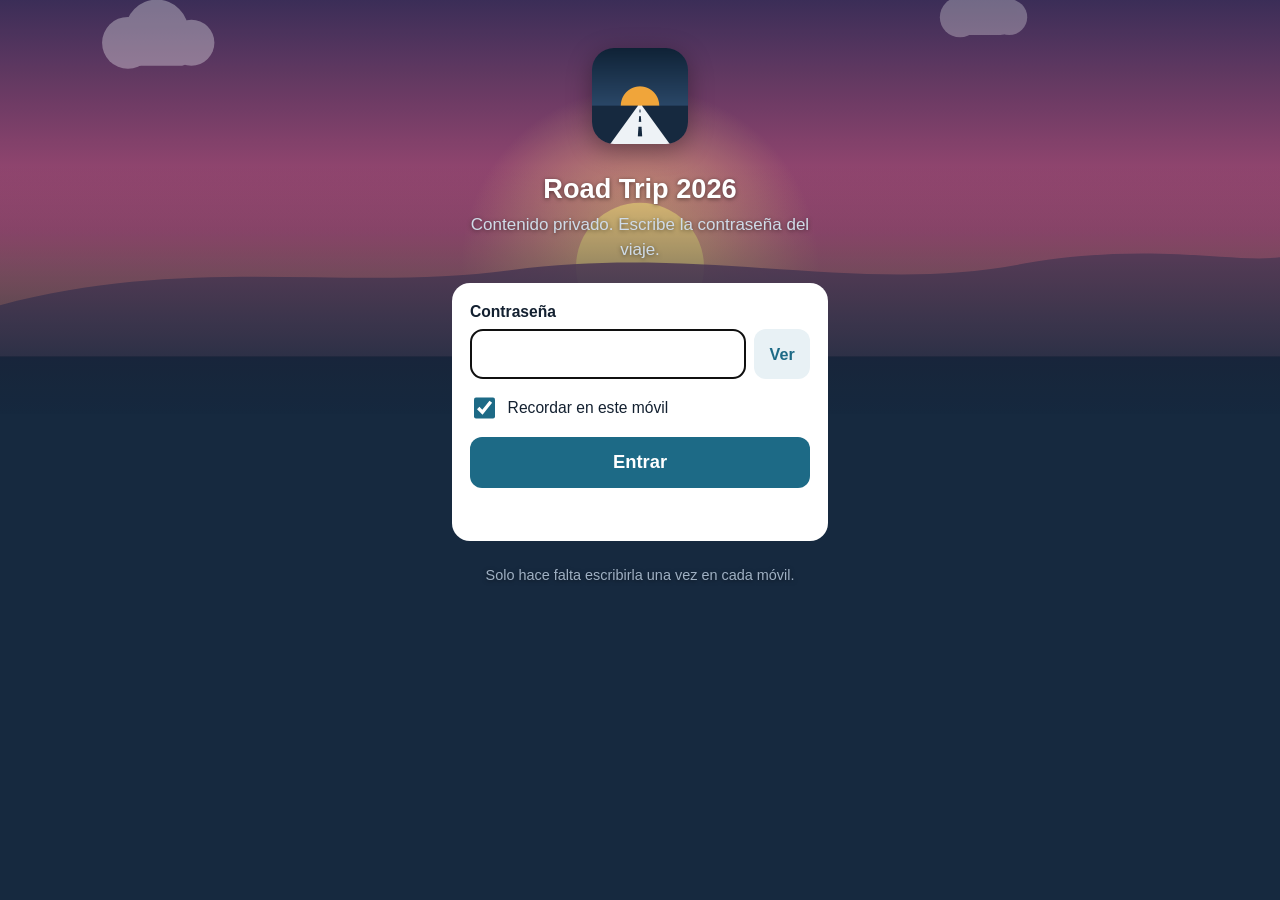
==== commit e9995330: "Publicación: tiempo, ilustraciones y datos actualizados" ====
--- a/index.html
+++ b/index.html
@@ -16,7 +16,11 @@
 <style>
 *{box-sizing:border-box}
 html,body{margin:0;min-height:100%;background:#16293f;color:#fff;font:17px/1.45 -apple-system,BlinkMacSystemFont,"Segoe UI",Roboto,"Helvetica Neue",Arial,sans-serif}
-main{max-width:420px;margin:0 auto;padding:calc(48px + env(safe-area-inset-top)) 22px 40px;text-align:center}
+main{position:relative;max-width:420px;margin:0 auto;padding:calc(48px + env(safe-area-inset-top)) 22px 40px;text-align:center}
+.lock-art{position:fixed;left:0;right:0;top:0;height:46vh;z-index:0;opacity:.95}
+.lock-art svg{display:block;width:100%;height:100%}
+.lock-art::after{content:"";position:absolute;inset:0;background:linear-gradient(180deg,rgba(22,41,63,0) 40%,#16293f 100%)}
+p,h1{text-shadow:0 1px 4px rgba(0,0,0,.5)}
 img{border-radius:22px;box-shadow:0 6px 24px rgba(0,0,0,.35)}
 h1{font-size:1.6rem;margin:1rem 0 .3rem}
 p{color:#cfdbe8;margin:.3rem 0 1.2rem}
@@ -34,6 +38,7 @@
 </style>
 </head>
 <body>
+<div class="lock-art" aria-hidden="true"><svg class="art" viewBox="0 0 400 150" preserveAspectRatio="xMidYMax slice" aria-hidden="true" focusable="false"><defs><linearGradient id="s-road" x1="0" y1="0" x2="0" y2="1"><stop offset="0" stop-color="#1b2550"/><stop offset=".62" stop-color="#b8507a"/><stop offset="1" stop-color="#f5ae63"/></linearGradient><radialGradient id="o-road"><stop offset="0" stop-color="#ffd47e" stop-opacity=".85"/><stop offset="1" stop-color="#ffd47e" stop-opacity="0"/></radialGradient></defs><rect width="400" height="150" fill="url(#s-road)"/><circle cx="200" cy="104" r="56" fill="url(#o-road)"/><circle cx="200" cy="104" r="20" fill="#ffd47e"/><path d="M0 116 C60 100 110 112 160 105 C220 97 270 113 320 103 C360 96 385 103 400 101 V150 H0 Z" fill="#734263" opacity=".85"/><g fill="#35223e"></g><rect y="132" width="400" height="18" fill="#22162e"/><polygon points="150,150 250,150 204,110 196,110" fill="#eef2f6" opacity=".92"/><path d="M200 114V122M200 128V138M200 144V150" stroke="#22162e" stroke-width="2"/><g fill="#fff" opacity="0.35"><circle cx="40" cy="34" r="8.1"/><circle cx="49" cy="30.4" r="9.9"/><circle cx="59.8" cy="34" r="7.2"/><rect x="40" y="34" width="19.8" height="7.2" rx="3.6"/></g><g fill="#fff" opacity="0.3"><circle cx="300" cy="26" r="6.3"/><circle cx="307" cy="23.2" r="7.7"/><circle cx="315.4" cy="26" r="5.6"/><rect x="300" y="26" width="15.4" height="5.6" rx="2.8"/></g></svg></div>
 <main id="lock" hidden>
   <img src="icon-192.png" alt="" width="96" height="96">
   <h1>Road Trip 2026</h1>
@@ -55,7 +60,7 @@
 <script>
 (function () {
   'use strict';
-  var SALT = "jRqCUEaQJ1USb5s5jbR82A==", IV = "3Z7AePT0vZVXV4zp", DATA = "ICKVCOSLS0bayLcCdcnHQxHo+gSahgbhYTVDfOdP7bXyfmwof2auWFoSPxpB0rKerx4JXM6J68e3sbmLdByrS6CiGhZV3lSCZK8DKCEe9f0+VObPgYxdR7UQtehg+0Jrv7+kQv0wTKLnFwuBp6oYXfuDSnDxY8k2M8JfcW3MnqktHzcM/QXeur9ZJexFeAhknH2Qd9/v7F3MCZ/bLV87nbjkV3H115Ep1r8So0Is9A6mrPkXomiQtqTJopc3ebpcFR8HyVicsf+2hXM+vRAB3rdrM53wdFT2PmXWDo2izJQDtEFCyB6F6Zrhe/RgEmhv/Sb+uD7lQjhAqG3GPqjp7stliHNIpAQV0QhKY56fRGcH4rJBT56qN52HdeGU5/61TPisMio8IQt9JPW6vUfmd5KJQ+JFuAF7xaURBidMEKr9rTMXziuh1HXRQNCYs/ySpjZoT42KpZMNEPW3cefECggRjlWt36qFfJ7h6szjR5PGc9QgOlXHw115v8BhdSBUHC6rmudcx4uo4FpzWD89yCZUVkqR3AcRTaFmqQftONRjPGc3FqWVFp9CbkC0aZ5uIvklpPcJg6kNWa0iizm3S8h8OToK1Rzt7bngXa/tQcUI33Dpyn3Vifw5Qav3hKQRTiiHF0hA/pinmhB/Y9rcmn2AwYlCe+l56ByR22VXQ0udPhX2bjFWtBA7/JZ4hHWgKLcgmxfljeSnClJg8Gai6Al5DtuqzV/BRAbIoa+XSTxCqYH7AvDHIWtX43GxcpOKM2zAgJuUSNwfP8Y6LorpZ2hjuYGZMCGOF1RG5zqO5RpH4WQegduX1fmsBUUJc/AFWanD4nOc54q+dtnDmzdxaomvKkFJfRGIfAHXhy4GgVzPmCyWGvjKCxKY8JCajd/eUOu/xT9cjMdTmgWYigpmVb4R+RB0/EOfHv3c4ZqWxlmtH4nPcVb0c4FRsX4f+pKLSZf6JnTD2+5i44On5/aNVyuZepLPbK84HB7iDoehvi+SMZqC0/[base64]/QpYzlN4LZS6ookAs0M8uabWAQfoLa7bj+J8kCd3uGk005JJ7VRQT/ThKkBdawsnSnalzXzjkJJt53nJWsMx99BIK80zXbpm3AdAZCB97aPd1lP/mhgHNGTIZOQ5Wv6UEDxocW5thlocABWk9InVwZ0V+Xp8Z668BnTV8bmsbTYakhNt5jda05F9SSkFEg/jOlFSVeaVbhnCn8euYm0kCiIG0tKNnEy6SPPfJTv08dwIrOlHPek4CwTNq2svoYUXD05iyz150F1EeMR+TkLd0dY67VsRGhtQiPMAMZjwTK3cscR2ZYjrB+lXkXfjgUe3v+3T/zhR4EEtvuJoDETIK9MljXCQvE+/Y2fmc78vBM06xp8d7YnXDc03cDZH+duUxFF+W/klSGFnbt6q08NBYwWmbyunK4Z1nGDihFyRqNhqk0Zk51UoDXFiJg0HwLfmGqO7nayxwbh13chvJ2K+mmAJEg6zqVouWt7ap0yvpakgsUUs6pIVfczstvoZmRxf9I4HPq/8eAHAyu3mf1mxyU6YwRgMnsOGyPl9RM2WGhOrCjgyWUfhvjuKoiOC2bQ0L6FXWHEgjMHOo08bftG4VthWBdW7UU/1kN4z8wctKQzxg5+RcbagekrEP4XhQwrqDFkAxoiI4yFk64sg4Hhm7AmWr386HQhCQnrksnvqlyEUxc8HnsvZy5q0ITXDO0g+HPB5HmpPc4+wsEu9OS+BkdE3TpKlx4f1AQq0Fm+qsOTEHYA55oWCBVSf/uhv/VOlDIzBSbDYZRijxB29zL/3cpmNgD0o277Fn66hfq4QzPqFV/KrvY590agh5zCVHP3sApatqXiwIqrR1CeUnQs/bO43D5Wdb24cTtORfQyeP7h6VSQMeVVUXqMO/sxp5GqGoCyNf9E2AJMNK1CAT56+uvm/ex44oBmRA9AC5jaDCXGoqeHA6DRwDjBzqhE8ZpqocoY1nxDBZcGYy172rhNh24k3hycBA3QuYkfjKiAKutQdzvGv9l51jB77bn/iU1rBTs6Vz+C5ol8ZH++MQAetTXfSq5AB81+6Me5OaAp9uu+ax15ta9XXKDCihNKrCP9vq0qD6lRginHSzh2bAbSnIcpxJSCh3T75ToZWBJpF+3Lw7/pMiAZfDlPBcDceM3B1Kz2LMQO8g6TZE4If26NTEpjKYMwyG0uR8JCqpK+KUfknxDEjbA14LHeP4VrvonFJR4wGfr711FfE/i8+eyE/Nb5Qx6RutVr8OAxiqfVHVuCy0s/2Gn6upgyVoifGvtdGCJgC+ZXMnx4EapcJFiQ2PKwt1XijLPSlPDqRjgLLFBkWRxj4jKvlx4f4YNZbLMMnEy53GeD2S+IDKwuJxV2ei0OGgz0i/GEDj+fJatQZPkycbo0ukczr5oKqz8hRW8Ye1fZiE7wWPqTSfIANJp90Jzh9NUfH6wTDcjPnuNOQ5DpovjWUqGxYoBOOImATGRDnyr2Qby1isKQtY5f7ofQKKOZckf7nImo/yIqxG4190d73t1MwF90pWqaEtN6/CY4P1qO7NsNUAumYOZcCMlAklYaVLmlQUi99J5OqbSdXe82z4/fZxgO44JGQ25ntDikF05K5Qz6344fDPlscqbPcHcDfrgK+Xu3uJfuksbj3YRpGsTvA2woODYekRiH7s+3P7IeNxVnYLWeEKqKQOUVGNsTy6j1cbsKRoryAqAzYakLJM7U0vt1JYBxyf1Dy3MeYzlnIUv61/suC1qjk4Rc0BPCV7uMMQ5rx1UCHn4icr2ciYbCuY24S/Pf5yg9VYVujBSiq2vGeYA4uGW4udZ9v6y+RoqBR26aCk4VkXau64l5lkKg2Z+Vz01lj9oMw03ZS/HHLg09dpnzGlJ8RZtiTA+9bEazYyufS9VCQARRTgZ8JyYxx4QavMrKoSdL4VBG19Mp24r6d/q+ddCxAQ1f3l0D44Oj0axKqglE69Hi98/x1bJdvaec7IPXbQttgs5B8fVJhHizqLz2FkTdtPq5dAFBrHinLuuPi6B2D1316vD9sOZBSPyeBY1nwOlu2tuRzLKvz+z0dE8F5mCpA064HVALMohwK4kWOJtL9TlLeiasRW5/0yLjgSUBAKW17wOIGWw361EyGb1/z1s5m8koOigLE+MXO/ayFcbXTAWvR90In0a61EX+6CeDUElz983NzbM0jnXHD/fzUgRojm2hcQpICp4SApM6v+SarnnjsoVwtpro1uTsxTbFufXg/RtaCH/GKT6VviaCgUcRaO3PpqbHI5n/J7ntqR0sS5tbIQfyqlYtwObKMpghw7dbrIsyM7vBIGBYAAffbm3c4MEehvE+WVk54yKikWHoWF7uuhWeSUTmYePNoS3vu1xF+Wu+9MjlPh0aKWv+WfThRlPGDjy3qB5FCB04myiO/Vmukza8qu8Sk7OF/mDz7taINtM/G+oj3j5ZAHv7mHzqpo60xThDrw5tvMAytIo+Cb0kvacrdPM1cNgZiskhiDL2t4fU/yQ+4Bxs5/ddyslNHc73D7iuQ+xFJcUYlQ26WQFQVH+cCZ7KdZCUTTLBPCREhWYtJ57LWZqrNMjPHkkZEMyxBJMEmgebvMJmgg1SK60ruoho/vUBc1WoTCHVGLaSUUnt3L3WYcBiPje2bLS5q+R2H/o1eS5+ep9GbYof6HjgfgApC+iHmwHn0J5qzU5bjfT9gZG1Y0EA2IgeL6iHEW7Er/OonzWAOyBc7+gNHC5hIn2E7NiVqz9Kmeqtlp3ZozkNBzgZlTVV6l4g45UaUzW9ryQkF2Bc8IOCvv6VMBmAU98riz+E2nhKqsodEMhDWSrV46oWl20D/hr6gAbe81Xeb9MrRQ1FH60otsJXsTiSDvpkgw5QtF2Rvwvaab8uDrOOE6jBH7F+pHoSb8taJKxJatppc5koL4Dv7hZY0zMdKS5UgBXFOUOIvObta/7zu1/3ENRWLwoXXOo2rwI16tQqJnf4S11+iG5fnZEiKKGVILoiAb5zUUtLbR0XuKxK4nSu1mtGoOtQT4IMQV2BGobCzOSHbndLjKiE6d4WrjhrDeO6zzrXBof7JgSHGDbu6WgALRBAbkLEPWvxXVIXyXDazsB80oeBSZPvELY5PcfMkOZjL9yJ7VI67F6JwtLVTDJDC1zt//aKDQUgh1BWxAknnJfuYTAUwOI8J44pWtuqlWVEotiotmFd1UpC6pjEiqoqknMYeoame8mwGUNvrNZgYhta5xFY4XP8W9rQGJj/ggT+HFZa4oJhIRrNzxVLXwH6B7fPHKX+zc7ToU0rflw3r4QGPQFKLWpLX+shUm+r/kNUrcy1gtzb46u+FdaUazuN44A3jTPGsMK3X2BKsEzp2nbysncmnB/QAwx0i4IAFSLULEIA6lgXJBpOiYaLTPKYjYLiN18p22FTliC0J2n9GOZ4jx6b8jNu8se1Dbdx8wPaK13wjv0FNqwJOvKKRWmp7/nqQNHhDtMvMgr9lt6Diz7byEsq7u/ajibcjRbTCaiYucue5yErVoihXbVfYF6U/tFNPOB1J6OxGkH176+RpoTldZiTZs2xQUQzwrR/5sUbsyiWmdbZsE8+KA9oGYUE3UoUKu1YR2G19yrDUAR4ce0IIiqq+ISxkjl0Yn/oqzMRFgzWVpwKrnRfW9kF6nYhnV/jGQowxhwSL2Ixi+E6Hzlo6wevgSDacg4uybIoieLhiE+qjLIJPDggM/oogg1fi3cm5k9GdFMthChSxRoXFrlV1F3BkBxAyG05VV8vpEnJW5D9M7EuhEqL8o1AsjHiOIVRihbHbTJfL+WxW4Z70AJ4t2uTEX3JDhn+eO3Ttxw2gOTGm/6gjY1Tzwi8v7BNM4HSqfbUYdELW1B2dvuGoexSKB0Q8xxf4mrr6PF5DCcJbe/p7+SF0hBUJn40DMnt2SgPrlPIq/iCkmHtz9anYoLWeVHTPJT2lCR0jJhYUYpGlY2LAUN6zD1r/dm51/FxqREEWKNfDJawuRbZXA+8V3mqMYJlrXEdej1JApsfTmE6E72yPMFpKSG1rAibiXzJBL/kbKy3e/g5vA22x1wFKa/oyNu6WKGDwzyHo3bklY9W/XgXe+nCNvRHt9vhZxAx+FaDgk1583kTdFts7cNl+0EutBrNO3qTBR/22vYv3ecYoOZFujai6aN+veI+lH7KfdBBh3NZtAvpfQMuXRqToz8AQ1sbyApfplfJQEdfZQrfjtyGoDmDa6MTyiTW9AS3ZTarFmRzFVPdDMJPlmg125dBV/sHOQVD7lvguTpkTad4K8xKxU2GXMvtnWshkq3GnOcTFrJ7WhkRDxKYCYtpRSsrmwB/rQayLitGk4gW7sgE9U0ZYF2jA65+Zf66v8g9SjFXWkSsG4rhQHpKf34RLKVZzVvFT5Xg9Jen/QUBnHnVUtwzS7BlkoNDKq8ErbNyrYCAvsdEOJVf61Qiq3b9QhIsaZJKtkyH3fsX15SSucoXrPXg8VoE0CXlkAO/apzlDP996uodIauDvEc7kxv9fW5dNrimvuMNuWazphdw7QcH52lCEcACWcWUoWxjpAK6SHAKvvPgpMt7mL0Ye94JTWRzmAXNEaAdVwusXHOgsrG9jvErbPeGZaq7B18ssPybGXjOhu1yWcfEF2CIz856TSE+/auBAW8HktAMqgIw1epniZVj8/A8OKhsZhPRPMTr00j+RqLk34giq+5R76+DFOBqUhxLrCSm659Ple5UPzop3+reT9eZ2bkackKBTXweQPBxkGpB52AaYDee0KBTi4B+/[base64]/LnElTWyKQG/8EFxkRfd0ST1n3GWBwXtuwWxcb4bRJBTNwY5GcX8b/l5IIouUTnXkByx2E4PxAkRTAbDBZDxaZh6a5prnbeLPLKUSRQt+kq+q3LRy0axr4jSi+QKYgFjsGOHk3l0qK7w/E2Qgzpqy8XQfG7i0qAbh7NRRrnB+MXG6CzVX2zULcYNHIkxxYM6zJl1QJ8CNk7FNcb2fGIzInJnPrUgOCuwZUN3Jy9GCpuKxpu7K1vNfMrTz3IUfIukxinh/pycLCR3XtX2OuqsyzmEYKSXs5H+tkDkGyrTdx33ImvulpOAQRrkA77/y8wpc9nLgscxxUqIi/ATFFrrkIay57NENyOVhhh72kYrzbClHLCH7tm15ww05Xr40J0vmMBeaPrsZCm04fEy65Xd2dxIb28EKZqh5KJTWeQFPfjxdZ0QJZ5bxxjD5WeZTIuunzURnlqPhnF8C/lirEbiHMdJ4H+vvxCBvMATJ37ySKO/Bet2ah1h3FS49hYZp+1UJ/gyqIKfGneqlR6wFxMpgIIpjhSiGt36ERQI/c2GND9N4ihDVr6cNaYKjRAmkSkJW3XEgeF8b3ZgyzK70zVCeAzkaNjInV2p6/F4To1khU0ZVEBRurQD4JizNWO/LNEwhxb1JMpCRpebmvAQYwT5X67EWAVMF8W4hsgV1DoFePeE8wHY81D8FGMXy0Mevrxeb7pmLr+u6zzh4X6itXFm/lUUSd8Mi7+Yg4IRnT+t3eRhnJEPpLaTtn+Ka66S+6E8Sa4nJSEvlMdn5+AmRrE/[base64]/y/8h5Ahj0t9vKx73UL1HZmKNEAjIoTiBFfGN1tKPjXaeL82bn7k8nJg9vMZzaUPlwgo/iOhBix0KHTw4FpBHVed9PMAwKJXm7iYX5C63gN6sP9USoD+5GIwNp5R0rlQ8KHXHwlcX6racLDgUQ9YJRyn3yG6VKIfuExVp8gwL47vZ8ApWTATlukqp8RnOz0sQCxqv4UkEC0ETck/f/KPtPOfn1PWVwClYSpFNBHRhSB6dtwFsw2ZAMl8nSN3b/u8hCQgf0lv9EmTUrKeaDrS89yKS64zFgh2lQ93S/XtuFjEcLxH9+Fsjq6X6Be+0bHRUBp9m7m5LdLQ88+vQewbvp1q62tKIwQlZTB7JpH+KPbE1P5s75P9tWrz+Ws10DLgDLrGlHDBiKf/kE2l0DBsYF4vBIqodQXMNCEmZz2ODWq/DJxcQjg/wMUnsKGQwk3WDMJG19iZ3UAsJdZI9pWc8Cj+XIiDrMo/PtAx879+N5jT+S+mIEomMC6jbgkMfGyXMte8pcHAcmymGT5bnP17gI1w9MHWFK4nvrcRy+DG9/x+T8jrbUzjbzdp32SCXD7Bqb86tQSBsUUwJwTZjN/gBH8iUHPgt/le9F80x6Qk7VGlVT3bVWy7aRXwaBciDPLvetJHnx7fL5XlajTxpUwbi0Ne6aKInCZxSUt3os5cusimIhA3LPIHUaZfRNzZkMJSvQDUr+NKgKJW1lT8KAKAdY7mIeprCRn1FBf7QnDt/9l9PQUytXHo0KApmcLmZEOgLR22tVoZlZ2ItekKJEN0T9fjSpuvMRb4a0Z1Ik6qMISuwD4Sns8fN6BEvHeQ5SQl71/737dkr4SsILYLtkipF0VqZ7DCXrAyfFWm+X7ORVVqG8W5bRNDUhK8zj0UYN2qz+38ieXzQ7x395amXT4vXg5Rc0+F4wekJGQwJFgZNaCxxucD9+c01h4lt+DKLlaTRg5ZOQwpL/BIrzqkV+6nOIxPBuP/XkODjX+zpqors89CdRpRURqlZ/UsM7nFtkM+FdvIKHv1svbXUe+9XuIhaWAsjDDR4xK6O+GrLhZdneTAFwDYz81+FeACqC7OlcA9h1xxyD8AcAgYR4e8Zo8mWOTTUawG5vs3ZzUjOx8R1UrL5783iyrRO4PGiRqOpfHoGnt0EvcRJQDOzglqRVtdes/OxNtxYrP17asXCROm6dN1C6cINrxljKWgm0snRiG2/9NVbhvo7e2ct0KxLre+8SQqBB1f9KM0Et/HZsyBNFfOAqAUgMhhQjQ3HxIYDHzow7cmq6FHNrffheUIfugFlDZ8w2MJrjub6XX2ygKnG9lfyei+GhLiuhpickgdiyVo7oCxd6jh9Z68sq3Mr5mYdbX+reLS1cr4oV66SxFmqNYxjrEMdNaPlkjE0lN5CTHOzIroJcr2tiER0qHQUA0/i5sKMobcjf3cB67X1onu27kINlq+GPtU/g9N01K2aLcrt1ikY9xC091o0WdOi/Ep7lbm/rm6+lFG2SsZj3c6d+Xqe0Ci/gKNWiJPJFZBffXZP6TD1StXUwSwXMJx1eOm0+2aw883HKZV7eJQeFW2y/3FykwdWVHmndLPy7/RbiXDPL3MU8d95JBbSyIdCFFvE1N42VxTxulgQ4KCv/S8ZlXCCpiwQyS8DymIqZpizTNCYmnROpQuNz+XwcLtNJykkuInKNWe6BquPv6c2elHYuf1b1bnqxgb5KkALOjl3WXA097QNINbrtwC/Nn/MN/au6arOsDm8U60NS7H8hKAzKTPa87a7NPR+zbDI2hP2Dz3E1NK1XWQGWt4FbQlq+uA7DNu7NMqqOqR0HQurYe4Wmt6oP/TBUC6EsQLirk7E/bYBXjPQAJRl4dAJLCcHDDVKebxWzb7BKAsWIuD1b9Bl59WTztw7aoi/aSQ8s4vmDz0oT2VeMd2Ir9bOuv+bGdiy9SWFs477EcNBpCPPUG6EKuzRm3lQ237rjCVnCDaUssTwc39Z4a+pzD0RwJRR8QuouFWGLSJ33NjO8YXvlF/LKx8Z27T8CU9SiX6eKUDcVwFZDbLClaCqnPglq5RdjjpUNEQJxca9c7uiXX5C35fzCbBBvuEuqwpfir9gJaiBRZRPxITVhpiqjvlRrIHYw1ub5HVKUGrsj/2g3d+qHdEisPVH7V12xNrLJebkHOHBfvnBMEiLjeT1Gct/nDY4TqFvyJ1G2W8ZRZKrXuDYAScRWTXNAlSsridg2GUhiA5UjA/Xzq3KnwV6/RYtmwn2sIm6ZIb4iWIfEVCYwN8XQEGvRMFAqIE70GxOqTDzPxLPb05LJeQosqG4CJ4ww+dedbXwClAEo2s5H59M2gqjQ9OA9Mh2+no9jYJJqrwBrTHJ394FG2PhTxwv3D4hBboNurRTxL1EQN7qSwzfRAa8G8wLhDcfphTql46yl3P56l/WLENzzRlY0cyrjPJFbShIBgMvjttqqEOAHq6ql70sq/T+pkKtGGVWW7Dyy/rWagGxnJgnE+X327jKQelM9iJj1bjBflDZLKpDcoArUOcjDjSqa5bNeQpuHoiQcpr7m2rTD9QpKouaELxxaXsndkZz3Qk4/Gs6kZrcWD0KWzF+N4z2G9LYIh5u3PlcS0naC0rG0e+5cbR7UpasF5m6iDpCdQCXgwkMSAvfFIWn3PPWcLoslv0aigHlv7ZylyOp5PJNa31Mi6eD9hcoxmE24/codzUWT44QHwnhu8qAM55imcXj2QM5c8XCH5uKvEtL0Cr/Xfkx9Z1raNuFsaeYLwS6uxrbYDm+9ZKbfb5FbM7K1vM06wKzE8B4PrMdon42mVs8jxgP2BK2otDtZSZ3VIeqpikt8lfJ0A7yODSoaNRBcJwabJV+1y1owYhI9VGHydy3CnxCFVq+9TqNlCqTH2PyRNMm/UGX7PzH+xVB35HbaBJbSKsr/Zs7jOWQQLj5fP4ZNWWeKPYTeys3fXcwjE6teK8d+UwI81qw5xx5ocXmKqwt0mETHUUAuNIMEmevJMGP23aqCQhEUHjA2zQcVivfmZmNoHMe4OJwEUEKcgwFqD+6f/ZKpCRFdq4B7hw+4JQ5gYQGctCmRXE74n4Mp9XhizeS6ryHvR3tTKfQNKc+jgOXhpOGn4IYQz094EsYn9N3NHaXg/fT36wgBG3bIkh7UBX7xkYhrZs+VTrdovbLU26EpiP0Yhx+Vc6wu/hoieGWWDnX0v7t313fFKS7G+Z3QQ2f7+mKEgImpBPtnb4R3xwynCrmpBrtidztvptRNwQTbqkep/lCVxd68v0hWodDfk3y9epad1ISTSImoDcpJVl8q07L9FaUpa8XtzliGCjGdyRKlqNbmvkyN10uznQia+mQ7Tnu2Olp6s23qgt6kweSsZDDQ3Fa0wJzYCLiERCwSFtdKyT45EUJo5HCkCVhMODwUOTJjC9tP55NVUYv/pTBZlm3c3+uYMpM1O+mhhPVRD7AgbPtvY8tJuh0GIi8BhWUib0js8OaBysT8t7PF1XGFUAukHy12RmHMBlLPBv/kQkxo0oqm3DR52OAfL843qek+/7f3hFmirP4c8Bz1izASez9YyNbsSC3oaydLRtgO54sg3lkN1N+OOKDGQzU6UdURu27Zk4HgqLumTH+RhTPdMZ//qC6yMKjcmVYjYfreCfiKDRzL/U6sDmVUz+cp7vmxrhMxfHOOJe9qKUY7LXUkiMPqcJQn0RFy+Tb5oh4UTDe1tJuswn5sdMkfQwe9J+dmT/B+SYfft8yWbjsTplYlZk4cF1cai/O0z+yNcOvEX8ehxE+powT/+4H3OjZTA3cYoFYyBrwtuGrAjP64bcLM2UDeWX/6L/nuU31ceuAMk4o8tWU6ajKQMmeNTivIGpGsnokvmngfMXVWunStqBvGj/nkprOzudlE/zzVLeGP0uplDeL6c9eZXjcPuVsSiJ0FDXWzOqmJ6QP3zAsIG/oUoH9wNUzegMW5uSg40Dg4VboBqyhTY4kvDq6HJUFXBLQVhpa+3kTOKVkVkqJ0Wth5TEUYu0oQoVAG8EK3gXA10R/a/OjEuGjEV/siKDAhM2m+AOVgSMM18UEKHbnKLkGJfZhyrNHQU+xjjwKhyxjtmWq5r2NQDhNnffmtL5xbXIdlP5Qgxfzkf4qGFdQ2bn842xPJv/Uow97F+2NEnTVnMMkTTSR+YWC1hjSs6vZiYt0CWkyhqEyUvGFmzFofGBa9piywTZzi8qvsjFDnS3+msNyVF7g9YhPAmVcpvkZso+/UcOZsw3xy0ayRLivxmolmfLtA+UK/5QVbRpddV4wAfD4a/riaUMVPgBZc3d0J/BG4Nn4Oxd7JdJ9DIuVXQOeXzWyqwbSiShWo7c/QostWwkKLY7DFpADFVpazJVwJrV7/3cR0GC2k7+fzYPSw/XJxVgJZdrZ8FsYFPmZ/ukIRq+5uHUxSYeBjOtWnpLIPfLqqScUpCn1vCUNDBmo1zHmREW1x40olxVX5AhM9ehyOvJCw7XTc/[base64]/wUe1B0EDdy8SNRWvJP6XMKNhfn43eK+VeH+5iB4X4D5IZZsnwvBMY2UjzAcmhlvxJ5/cy56vZu0F/rOaXv3T3ST5eRNMnoHB5X4zwUFXFlv83LfA1ESZXv/JpjJEk66qwVWO8uxS/kLwZSQK7Ol30xoFQ609qRaOeMkxfDi8J3dj9GYYzJraz+wZRLARW/mjbjIFbaimo6Ym0J01i+CKyQgOeHx2pBuTKBVd1lAmMRxv8HCGmBm2sjeidt1TsqdOKrAG+iFdKu/Ir3FD8dL3sgo+5EyA++ya9gwWsXSbYsh2p/9kmCdEvJb66DNJvVwCox+Bd6yLgj/v8Uf//B7t5oumd7I9jlL3HPM7ezvQhHONDxyfcC8uOp+tTWKLd5GUtzH+y6DBxc739uMHSuXoVTwo+S3yhpXUHwO20nOWSlBVaCFkw3FlgtKnjxaoFe2BAFLH/qrT0nyvmCfavWA8l0cVewIJ69H7JFx6r6aLPzj5CZtIvYcTdrnnCsdap3EKyVW9CeQF3J9yAmCKEIyMXDVs9mQ/7cbXs7mijjSygX5MDoNih6+xXrOSjXAZpPymGgrHdxW4y6+6RL6r9Sy+Yd1t78zaageS//CsCdA7N1D22y3tBBi9fshh0c4YWeFjQcOHeAbF3BSZVAAqbPcqsUSsHVDxCB1/CeLnW6PVKhBfAplmScxlLbkmCJcEZFGw2/DPopdGA9D4rQbRaJVVz1hDHK388qv41YQ6hOHjNqWcYCvjyjlNXrUseyi/OWfBqMFs49MT7kXSXiDnZEUeu4OQfkbs5seLTA2KbLh/+1d5OHLaQt37JBJCzfwKsvTnSxZWyHrmFc+nhSB85heutEaN3rjKIMtvnjmJcCs5zoLO6TY1i1FrO7Um6n32FHMKu41vl6RUhzFddpg00oTjlD+RtvvenyNjcdRA3wUor3VHG3NMSpZg/qYk5SwoWogiXkjVvamt489YUwPICUnkfRZ+/[base64]/b7Gbkuep5SLPwHVkvwJ5vUyhrvKTTBDEtuaj2auRVuv9ROJub4yeryIXo5xI71No5GowTp9PXHiWMZHEGQJHJLNe4Tn6N4Z/[base64]/laAFTHKGJDBeBWHJaGIY8k3vtV1rCP23LbgQIZbR/dhyq9U54UYRPHQJJyjV/pYCdjbioFEbZDjvundo1aGlervx4ajWljIYhvhZUIc7Z6+jh4165lbHxEvPNSLedmqwVmlb+bff/QL6fp1cIP/qHJvSWCyG5yGaNra2oBsG7bB/JzTO4VdCaS433qgDnuDOA6o/1wn5qvRzw1K3M7XIJFD5ehj6r7wPW9GrqNLidrTNeVQNOTsRVxpg3f5THZgTTqYOdga5I+h0A8vMwTBsQ5I4WAfrQZo+6ko0pX+359/JYU+H2yxhJp0MlihFWiO8RWNY/dkbhd7rPgaOSS36VKc4WgVC+UzXXqwtA5mwWENxh4tyUT1zYJItz0eIJvf30xCOG+PSvLXuTlX8jKAQ20BPpgk8EjRO07CLRv/gcErcXBOs8Q1WrbIHDAj1jPtoSinksy5pWYbD0YrDFieScgRbFtjDYx/cLA5YoPe2YVzOmZRAvHK5qI8dXbkneRYtC8vvxCyTGkJ9duRuhpfm26L0XYPJrA66PPl47Ea8TLsQkaoJIj5hMYulppnkUyWRozW3VU9QT+zGAIjAhoBqafLVAxFkIh7BaN7rHTTIuXbvrV5+risn5MrUjM4CqScdgJ/cIUap5BnHtqfA9K847nsHPbWl96NGJSRbQU7HgzbaKJL7B6hbKyplZDeIZBBcfLMcg3TFzND1Qnx8gswBCtuOhPo1/H2VmkDHSrx2sqpzL+1MFlu63jp4FKBn7VjQgMNjsv6IWS4FjWTWj/mW0HIPbYLDk9FR9Dzj1A3TshjLgSdb7Rp8kP9ZlVfo5Kj4iRaqNdM86MX9aH9H7gUaBXQgfBqdoDo/cv29kpTAj+/YPDGX4FtPPDfx2ujNKRIde3ZZlygDWiPmlZ+ZPmoqPW6Eyuqoe34LuYeDjjlvu6zfGPMTI+jveLz4rAGGzMxl5rtB8EAOgXIkAhfTM36zl/2ShAQiBQsLkwg71MUgw87Wi8SrXLhgJTyHQ9U0+oHsLF2l+LqF990x7Z/caxHM3eUTHZ8k8JWb4rTgrsHWW++8Wm9YiD7xwPlkbiMuAO0q/PgYG1OOfwfmLjQnSmel+uc8mZlw5vaNVveVqgGi8Y1Fe31LETF4+/EjdkHiv/XeZmvHzshQtPbUb9AEdw6JfaTpK/58Yei/1Q6TA5+DJJ3bRmWi6smXbv4xVif+seabaQzSQ0qT0jgDrLDv5jAKdO83ybpeHCL1TfAE8TqMYHNXzbXWHHpvbFewyUnibMOPR+Lcq4nTYCvd/NNfxur3CNtL3Qt0H1m4pXBD/triPvQ+k3ntn6shpzvoXs+fOuoDrYCl4B9DhKqgfje05w3KTb4k34IV5nKqZCd6UyNU8nES0DgW7Q3ULje+oa7+TmEgsrUX/5QRp2+Mjt3fNrAQXDhJI0Utz/ER9yhjxeNo28hMxlJUq4d+1L5+/wdFsZ570p+v51cd/hLuHmiT9E0tCEvE2c+xvtCkO/B/Gv4t/Tj6uwfxeNpUa0uWDvPRRQr3laP3XCNiOTzgx+AXa+laVN+Fkmbu/[base64]/iJK9mL7vXShwoxnbzD5nmjbB4NKEis9YEHvmlXsRoxOp8MH+FRwjqqRnYPLJdY3e4YGrOeHU4TFZ8CeTzO/8r/Og0P0v459qtHsNzQMI0VvHyA8cVot9iueQztDjhPXyFTJ7cbo8psY51wFfGcKao8hFH2zoEN6K0phAe1mlwmx1m5NQrdtISyHQORqluePBWvd/LwssyDkdvQXbYa5/IusCz+EA/o7ihGFnjDxDCujl9IGbQR3gI3CljqHaUKpmgud3ok+ZPp3nhMHF9dVSmIp1rj9x06DtqWdqTVr3ItwG56Ackee3/fXGavdce0sJ1AtlVgWvOr4W+vn62JZ4vh8QiQJYjx0QxU48wpqC9tE9B7SMxTNpp88xUXtOfWUP5DPh24yP9BSI6z3BtzApOHkmZAGW2fwqGVwcV3bbY4qHGyUJsk++v/ntjoR8U68XEsdYxTT9LnjCXNMAlpdrvWkJSaRU+v4+Q5RIHPP2KJoUH0evYaBIdl0WyqetsWGeRvBwctgg4p/qs8xfOeXkpxQBORIC8GqVkR1BkhaEsoHbyX5BRSZ1/EXRpycYFE8AVEUMmwuuKlCMuCyE/RIngPtysYc4VuTuLjMknO8IIUbvaPYwCmOy0zcbE+7ko8sPbMUT4DPgPtwzL3w4prc26eOHgnbwHdW8zIES+Fph0+BAJkW0y1TUIyPqN4lcT+115cL5qyLtjAC52BjaTY4ZiZHbMd3zjVvg3QmJ2m/JKhIvEq5TbljCo00QuFL28yvP7k3/Z29zC1yalCEJDtVMhjaEXy3uGia23TMEnDJV4zRzBglK/6VUIlF63q8iaTBTf0aB4Y58/ZDc1N8O8gxkZpop9UV11G/twb7QyDbAs/zmqwDjz4OEvcZ42cSiSEuSBFcFaKDQACkMglSfLaBp2aS1unQ/4U3dtrm+fZWQ2CdJ1tkzt/ORg7Kf998Jq7Rz/TaBIzW9rixCmTpmBBdOgYPRe5Z6RgeHDKLi2rYAwHCcTIyo4kcTAto17PGv4MLJnTcqX3ZGA2hJT/7yMGeRAaGzy8w3kfSv6LKf6XgOp8qK3cj7l+3+EkBu7zPt45px+RNI0POqctd38jiX5LLjHgqq/bxuitnmiDF0kuc4lv8xHUyMpElBYUcqiyJ82e6oSnhrmQY7DUzq9Ose3GQwPmau8zy4RGeQBsMfWrJSPVWvOXUo13ty4GW6SCPVMbDMFpEqKRrtBqrmJp4aqypBEaYZPuLH/WWxQCSd8y71RvRPoHUqpd0NID0G/7AMNdeBYizyy3AsLHQiuymj9s+D8p4+jd5hg7nXLXaIppRokzQRwMRTFHyKcs2WFdpuu00GI7vi89x6ha8BEnjQSeJ38m+YDQowmTO7gN/IVsEhugDYuTYYZuoitRjocZUGD593S/owjJfJV6dAyTXmWWgSgaeQUW/7vkC5B4pQEGn3KhIdVgfBpqJHZhCc6WItdpsqU1oPo/P8sdFRdhQTm+WEaZTzM706KgjchusnKgEM1E6s8o6nIBxZFVM1yukzi/kGdw0ngvTsxRpT7tsDMhBA2ohcIfgxpnqnD3qV82o3IJkkD/OPl8a1xPXJxnv5kC1HKAzBpwAyfZkOuDYktqZq8ovFXwp4SqMUhtVi9YoPvXN75e0YRCSZAB+5EBV9yMyDARmTasv/CCjarz9DG56+Q4+MpCZfF5rvNRUZ75z7y4oz5UXg4eMFWlJ5lO/K1dWEyOEVbsVb7SK3oiPLC/bTsjLGAmzolSHoGZSyixrRhf6/qYUKQhTRewm9UdCh2nHXGqaFprhQhVQ8GwcA8YPQfS7s/Ilj86lFyxelxzVgwMPNWsfwlmU195KercGS/rP/sxCAg0xcnEjMaMFTq4wrwNuGLJyPKgjAijJd5QS51XnvRFe8ObHt8dC+Xo5GBeJ5/fzfYnQ+XDFfqYxdy2dFr//O/WHjXKVkibep5+0DKAqZ3uWp21C/qL9X2JBJHdn4U7lJog/nKsRieX12X3q0sSx3kLPsNwABoKX/2u+4y6VS0zzZGezFsp4qaf3tLCOp5mYxenGQ/Qviqd3hwM5gSVcVqqKUrUWxt2bhsWAslwjIjOmspu7d3KECXgkgJr6ouv5LCB24ZbtTJvLK5RnzIzP+LHM4DCreFMJmZ8MFl9K3/dXUs4yIpBNFD1WaguthCNtWGfc3xl/RzqdVqMOWr9VjTrtJWeawANutXStsxVaPzUJ6fD3Q9wO2cU4QWBTiokZxt4TDJzpsRt1k4gmaCg/2gUcJJx0p66ZNJlol5sk1wgQJX8UiNUqby4g6XkGkqaYFU7W/vtGtvKANtZ6fcum+X7aSasQ6uJiV64ONYQ5JrnyGf+gJZcCKmfghLn8Rz1YMh3I1qPlwlAbx+/[base64]/HuNmO3QlFk0Zq6OeJHjXFX8JvXhRPiCD/zfVhJ+f6nlTF5hEA0kN8J8a3VLG29DyPdgTuQzdOFp2E9To0dSYAgqPZJxG/sKOfVUHMJ8GQ5WhzZ45VS7tsH+H1LKCbsinfYzeObK1PGA0k6GeZGmuVyMhCvjzPJrBlLfNjuiJ8iD5Uq+A9iy3EeX6VynoGcE9yQflnr1Uianybz4wE/l0eSjlwe27rLoQqs23njeu72zHk/ImUFtAbNqThkDzTtItOm8amcCwTWadkpNQaVvsfkUDL0lc0DXbPzwIEA05xd1mk6I4AJCvk52ePFnkZlBxXjiQ/piZuEUuSU8NQZ7lLgAPsebLP+8yhY60xsycyDefLmnZCH6Xgm9WQUSIRHUoAwJOh9vsN3SKw1DiiVrl1QEqqy11Jm/VQ6SJ0w65jI4SSyW/0znGVVELkUpryJPuqOfp+A7jkdAA+gcZyQ73nSQv+OuuuccFraUuI0jOMJnapMMx6z8xxKGXFZhe9uXwM9nHc8xFCPIdF/TdVs+DTaSSMCf+Wid9y7KDnZv2mv79F+SsqPWtJHSAnv+T2oXFy+8MGVv971YEPI7z4BdEF/lbePvrsI+Xm6J9njwIt+awcnQXckiblyL6IQUiF3SNEeOzpKCuVDF3zMGiL/7KHXQUcQnm6Bbtw9cpVl8CzO+FUcuFse8L4lzhM7sA5/w7h2dMjJkTVIHhzIBS9ZSkmX/I8mluDKsFq7Jigm0JCuOWjS6zTB7qcwlG+BUzvRiY1pySC/mBK1+utzVqExQvbHZfsYR+e08Z6J68h+VeA40Ib8TlYzJcU7FNZEMM54FIBeZTMuOhKSNCmVehSnoyOmriH3ZeU/msitRCKoZuHE/lfnPsehOR+15ShiYmcVFkVbhiSJgLtCJdzS4FC94aJq4nnaNaiSw3uCO9zPoaNTcIdGprxZl9/aSVUQEw33yErCLd7GDExeH/GpyCb9H/GXK8+itjnKaiTxlrvUjRuPRC7ClbfC3SmIr5JH2A9tQ7E+SQtyanSBNIFDPPY1P69n4Unr1hlh8OJ1f3AtOEcNodohQAZsSkE9CPfgrQDcbX4JHOS7pxVgEWbeF1HUfe3qA4Uuo/3TbOQuHh1h/qJun5OBRJYQRz4e3ZjhHzd0Gwl11qUsipZ3JKOL0SKZNfkHYLdOYskLfoQ8KqvKZCc0aimEXejjZ2ecRCa9NrsMI9dxD8UUI761VfZWI014CGwWUZZHfpUUcHIUAOZyIzLWkLC4Q2cXll6nK6s4rI0aDrdllBE9/zbsLUwDF/lWbEsOPK26RBORqeVxtR/CxO0IRxXDWm8c/Qs2xOITR9mW7x4OEZHvwdGNe781mhnVhSQodq4ZzgoQ1rtgcG1tUNg55/MKbOKqMm6WBm1aRz9YgAuPt5aDMjGbizmk7HxY3orYg3Z24laOhP0qJmj50QKuyCkwRr39QcsTirhdwA1nbDlvt3YEZGkY5qqwnQfgS4/05IdR2nRoIEj4exmTBFMB5hyuJjSsVHDpINWAKN66UoTXttJx0eAGKZ9ulfcMxyd8qLoD+7oyYknlv+8Bk1Gy38v3K4YCaGVEuRl1yd5FDEEEgd1RYS1fehXkKwFSmAy/aU6fygx4qoFvoP94qNP0rd1ZBPwLErXpk/7De5Xw1zQ5ZVINAScKaDnPZYxdGNGZ23lguOy5f7JJHiImHh9YM4F/p7J3FlPfXoeXPa6eCaMOB46FYs3A54Xu9BnK2uAgmhhj5N2bP/uyx5r4U5wZt0TTG+oUOQuAM5JduiQcROqZBQDvExNV8IgKY18HzNkMN6oKUMBu5JXBhupuBqzlsMt2dJAcVgNGwL4G4+cWNgNsWMQKWjMEVDEbg67+hpn7icbPAMxiM7/NpcZ/fsNsM6R7Tm0xxvg5APlLMTRGU83aoo02uVXBhsBViVqR274wv6lYH9g5saNJNIGNJMXjRMYpdNmw+bUJ2THm/E887wyMm+Ls0f/21TjrkpPtnR2TJYxDxvu9Rj22aOwMwMiTmaeZzvZqeUxi2RVhgyYrYgDuYIiMns+sCwDFH+7pNTzehxGPmdwQPvynWxtJtALC/ShcQ0AyMU1q1H9QkbsfeQLErvluQUvSihJ7F0rNrfulk4difzoLUPrBj5mUpgSCuZ7O6eWs0EoQl5hiAU/[base64]/YwhUUKiEXbEOiFsC+y/gSps4d2gKWfucPrV19paSp2rRJHaLZoEX9vUYwykmUK7R4ukhCBDpb3qZdBxmOy0rvH/017liim/OYtUqSQMtf3f5YxpjYAiaDXqDgRAvS8W3W3ReWYciMHPEt3O5P8r89/uzoHCGvpY6iRLalwyZUGD3nzVXXRw8kOJV/5h7DW8qWzO7LECs2ng6Mh3uGOIuYa+mZkFEtuWU4QmQU3xZ43JRXeaDYwZAQ6UijwcPgslj0MDgxg9TxsZ99wscewA898ReDkZgb/1g3zY2te/SSaEzrOu5oHcnM16EPwI5BBN7jOqWqiUdiO2fst6ubi2FqN2Ru9uVHtfmvzDdOqfmbs4sSxE0d9gSAyrrPg1bXywswVfXDTJCGcowih63I6s943fknlrochO7xHH0jrpq2OAf+016i72GkQDd5tKrJp755pkunZCOJYT24gN0Y/m3vjO9wo6VyRDe513wD3OCJ/1HcP611exdFqng8OBOfS9TNMEdn92HMxcIlLrqz4zwVxVFkXuRuED8Ec6oB+CAd0ib68TyF/SNctqF39Ozvg5oX1QQv3HNrNLC5o6Un/EM/DBpl3Tw2lCb44Cdft5X8jEuo9lyxbewlRYnKCFjTSZi6luUaRL3swJrRMgZ0ajL4GlXVnfw42zH81nxMOpcAjFrvnpW4Day2KVdug5+V1WqNEnyjUgcXzEtCXtbyhf+gd7k/9R7SPfvVpZNZxuM6zaxlD5aJ5n8xoLoE7Y056/QYBUep9M48uZl0mF/bLOoaKhOZhWxIaV1I2Htn4MNSyVqG93yU2ikNUX4OHChqBIBnl59tjmzeV/spXsuDmhgCcp2eR+6ol2gVOPOd9d/doJeDUSLuSkHClQglZybmwDUxpyY1vGyxsBUE+nKABPfBhJQKksG+LcAHPDDjTgD4DL9+uUu8d0jFqfKZxxgEZ83FcS9zrXCEnP4O221YFi0hYWBDAzEXvMXWBDvk9hdiOHOGeGVFcSrr/HIqRxFH9R1bzgWSR8F//l22CLphKBuY+u/ibqPrwg0vkIkZPFy32a7UpIGZpq+YAUDblHdvAuub3URbdPOBbXMds0regzUGmewA9eVYWTRoA4Br1OCDOmULTOmp1P/UnkQyXYb98fS7Sf6KC2ZJFMyvO8k0om9KTw6+x54uxCH6hUrx2WfoiZqbDNXt9uPUXhS0XdnWjvxKotu1Ol2BDzHgXP5G5WMxjKzfsvOupHOWLTzz66qZxeiK6iufEdgVhU6MR/Nd/BA1Av3RhsTLBqOulmtdBbnu5hNs0jD0HX+4niVccRiLuyjfHMgIW0Blb3CuOxen5W4W/YEIXv+0bh5nAugwE3ytxgLGX4pb30Mmcyf/x+xKlJP2UesI0x/5tKFdWiBfdehXNYCdZsMo+o9H+Wh6HGlo34nfbBIIplHJ2y2H8rAgYKYCktNibZhyn95W2kurOEhSHqf9Yilt+UnJcQVnt9wEbMqoxmMV2HN++8M39E4Z8bi8GOIKnwkn1OHiNPtzntiyaQlRUoSYgQDoVJP1Nh5CpLya/C0in2Lb89n83/FPtFwNHF8BD5t2gXUimcXEdonqVUmC00a+PPK2w2CF+Z3pq1q2o/b2WHF7x4R1vCY6PP1FrBV3vcUB08xUaWdGh4Qs6PgYpktR/LKLp5/fHsfubHWjLdeu4amS8nEBmN4GYJ3aUz10GAEQWrNyNb8F3sw5DsWfxL1IUQQ+xr4nCM1XdGNRjf5XO0M8L35nFdWPXgtoeAd46VdRYy7kgsPGYQ1IOAfnJ6hbVun8mPB0SzjcUEjn8BhUGVQoM3MvxJ8hbN4xljT9Fg06wZr8MsW88GDQySOCi4Rcj9GcC8p/xpV8z7q/WkPmRdMr5WAE6tOmO+/XjaU3JDNO51UAi+MqzxO/XslCbkSgLXZK54nnBtNaWBgREIOX0diGTq7rnJnK4ygBxZnPcGT6oF5pds5rhgNxsK5bHtX7/1GvEGBVvSOQ13xzbVSWSJeaVMk0ceLLyNea+TY/jROuYdomqfBPurHlwziE3xR1e3Al5ecnQQS5/CQNOSpeyeFqmwnDMrx8kxGK0K5wp1CwY15v5QIF+4bW7TTBOxC2XUeoBG4dMn3POiEbYrSgIteckI/y388NsJgceipKBOGDKBTij+5SfjQgYA4+OiLHXj5H03HILq5ID6kDDWc3i2cuAEywEOJM6Q4ASDyQLtGhWw+1lFXBmzliE+72MO9rDL8apCNLBXBpE9t1oQNhZ9OW9EeDhwz7HGs4XrW5NzNwvYMImFyaHrOyBeHm4exJB4mXO+uqPRbTe24w6UkdR741H/uk9kQBnLs7YoH1YZSOsYxcog6Ay2ShyL83DI6HXnkdOPD4NTdxH7jcH3GjRfx7CEB7AMoSIniaW9Q5UXGl6xzjxJw4Ubf6qVRgQ9UCFRrNrMpM15pVXQrddX/TIUDM7LrdSmSYQ5yDK/HCd89kwqq67v+eH/SYchEfa+DfVETqWMw/UJ03lFVJiWKsZNyvcmEAtsvXG/p0WNG7X4Q0+aJy/Ogak2wiyVhE2AHZ6BrJyppcYZxMaFbMiu7yxs9NU0iogOmIc+wjfbaAfGRU4Sq63/zS0uoC47Wp20ggFJ9H69wQhVGT74Lltfh+/HKGTpDL42JC4sdKFFJos12mQKcyCpaY2foRmAglMkrgLI01AWOtfFEacz1f4dIe3SU7FdcOLqah5Xs17MPdIsOXkjtkhzYg3rOPv0EJv/INS4lFkkZK+eI0+IY37c/0qe2cHK2sTb42DicZEcWS4cFgqswpcLhWMnLPAEI+PrI2lWS8NOlLpNz6QN5MUDADQWY94hqTKC4ctcR1/Ijs48GCkSp4hRkFANh8aWxfUBG3aL6qc8CKHnQHoqh5xr3FM35Ta6cYqjULNfGIn0nKRq6YrKRkvsuAzWAZu9+UbNYGA0t/cn6tu/54rJcbpELoI2gTuCKdY2yUMGnvw21TZt97FmefWGXv8SZBDMlF1mhoCPdO2pLnKapxkzVILQ5IJQNUVvXFYUFttHGNpc8RKLjiOgjf+tYeq2PFo5xYdZZi7UicnPOEkIAbnutGnt2HIMLGL5guGpgKJnfWYDcXoqdKVj4AibMStUpSLgwPRPPVf/+J+jknTZKcGMrII2OLMVWvLhPf2WsH4Zx2PrtOuhZxmMKkLr78WEpaR/mgTwONK0EFiNOGfR1INq793kY/TODmbza2xoGwsPD/rLBhKB2KTCYST2Xv5Tm7d8mVwayh2to0pkBCWL+Px7zQr/eL2D1a8htuMD26zIGRShCaq7g8m8N19/zAwy5Xmmtz3ACz0lgMEVqrgOfM4bXbK17xHiUObClECGnjI+w8hhEU58ktVfh9xR7jiMCw0ZzLnoNvBSkXlTKTqIiXONpmvx3EYquBZFIbRhPFvYanTVizmlYeHcDv4teVHPRsCbwWZCi6B8veWQap1VR26p1DGjy4YRhjiMeMMJ63oKnWcDxYahiQVS5k/8Uq77zpplxBNIuG0wh10rbRho3shz7tzq5EYwUzIBDEf7nTSM+mND+Jbsd0R/iABTxbdHPRFd8yl7vnnG68G8CO6F2q2CwMT8Nlg1D98EWmuFzf9yLCiamK8K30RprBYjIM4Ym1IpkkQKMKpl0GeLu746dVQCnsUgmBn17+TJk5djKgpVKzBj0gH7rVkUhrG3NNRj6uBPJEjEdepCkNGgkQkyTrwMInAcUpNYCJ3R86RjFKzPT0Fr8/KeIViQ4kQi/T/qDq4Jx6gQ522N8C4d0iOBoars+8Vm3YhqgtA2OsAzFMTVJGPrUcYVCtXOP1YIRxEmqIr5QJ+PvH1qs1aSxBDyvxH0Ma1vbdXzbfZf8/5ctMYq1P4IkjxTHuFuFBQ/z1KQyoE3xcGjrwEqZyqMk5tXxjVwM0wdwaY28Etor9GqhqBTJk8mJzCCCKdQH6yxkZsgVr/ZIYpJG8tuqNuAI/NCmBh9XuBkm44Cih2TUxqlPeIr8C1XxPZtmG+nxhj0qB26jtdQqjVAyUlcCoAcRL8YCWj4xgnAEYSvmPLwP1nxqrkERfSiv/UDvXwbwVLY4+qvaUXqnwCVgjoqMcPv5UQCV4b5L9FtV3PrfuK+RY9lz9k+0DIzcST7z9pwklnGyMIIBtoWkJ9AyYWFom4VEKmC/wMa8XTvf8ZtHFOuegJD+TQgzhCWDgzZlxvp6Bzm8j2WgTreICxcrUZIuercY/Xl37o2HM5QwKTWORpWikHLFhjUHjB56K5p+qcW4nO1VEFwlq6ZkzJoBignPL1gpwqnFyVITTD6G9zgVm4HgYskPFOQWR6fPKEfMK7XnpJV0NETU0Pyvlk2UmNVsLKHQpBLvhykieqTEvyMrdH0f1l5ge6PUmxAP1h56YkEDjppydit8Na/10e0MOEuUKj0LinqDVq4qgtn74TeJ9ys4srv0AGnN/aRY6lCoCOUJNeeFlSnq3HXuu6BpcJWucCcRCKI68NYWQuWbVv/OYTz8R+pPzIUF3OG+3Ia20/U+rCqbjnSz9+4FvSG34WbFK4luKTa+VAsdraEOZpVhn3zXw5eA9mrv6SugUBkn1YmeFOQD3VaBq2m2mOthRCK1U9VIOp2zwDlk7vpOJiQNb3jK24v0SHhnJswWxTLm/6x92LAggAAEHAnLips2GwpLoMOYx581ZZbDy9VAXhq/PUZiSCBHG7Uw32JJToy4zeIaCYNdd44J6nLLX7dWeqRHE0dQvIr0PetbWpfcfEotiHne1S7ja7xTmi9UcPtCfZMV9MFxFiwyQA1K3gi8LaHlo9p5seJWM73m9B/HA4K+iUYu4G8C9jHuaBtIxq5G1F9KqfgRBTUnMsAtx9DR33HKMaPZMg0lFZv8kOis2YD4aI2ahT0kGOt/i3cWKTwADrV4KPciq+2KNr5D+mg/G/8MyqIRQXF+cTdnXWdaJB4mgc45/L8P517ZQv7bVpJU0nu/nJDfowtg20Ecw0BHXtMsSWbRSFtOKf7bnBuBjNxaATH4C1xRlvFdrQoECiNgu5OKdvd0DR9wuVNzhn7K0JwnjWSRUAlkskgsE3qV7+W7o9YT9PWKT56BFP20zOqkqbLlLQkqFJYwZApo9R//27oEPLksixgJZZwF0Scs4Pz6jMMQhK4u7BYYa91i5WhsgBFGpj53Kt73Q5YhJW97z19Qn1A5D+EP00ggfaOgFaE5HEOzG5x8dzEJzxptDEE1U4Gasy7dHhBkxSHfOl82BCl99rPO4utgZWoB3ITOsWjHLmiQ6Mdk03OWR3IYMICKDU8bGpRSvPPFDupj22VDNl9/JhNw+T5L7SmoF3+gr9ze+o7e6QxBqok0K6uVoi9uqg+NHvWn+1IxtF9GDZffic8k5Lk0bTDIbi1WYoJlOvOEKiVsZSIx7H2PNfvkXhmDvdcW4k17EmVfmz265TCptRzsDwjYCY6FtHHIy7cMzGZdJTtu1e2v+d1m/ec1f6mrH1zGu0IbT2YK6iz+8QE1c8NZzZhCnFTLZxAMQueys4vXL+4EEa6vlXCh2gIwtnLNSlgvsMM9apRaX5S2wOkQ/15NAxwbApvz7RgliwreHMTbvNJMzCEBV89Jz2wbUyCAmkYT97nP3wPLFg1+T9dO2vjwtM2QjMordFI81VETDCOmVn+GL0BORfYhd/+DltMLlk2maXn5vPyBZ4ZvLQU4L+BwSxMNE+IiHSbFHHAh49+UZOwKbmIp+qCeufl1mp/kKu3LqQV/sq+BtvMPqmeGwmSsh24/J12E6Xup6RGBAFPc2pTKxt7zA/tL5WVluXXOMLw4DxBn3sSKILpC1M5dMnSctlbkQU67YYrlMpeHqdpCYyoUgOnVzezWN0wsDPaO+7YHrEGy5pUXg4PqPpB7otzHN45mXm8cFUxkGPfcKX+aSwg3yQ3vQ+J1hUUotkWjHUOF+Pz+adl+gHjMClqTuJQn2VCgU7BqZgX7lHJWDqLh+Ste/WKxIitGatilxTKOdi34wlk1PYV0AcW5N8LhxYza/uO6fBvj1X/uT3FEN27kQk8sWepP6vpi4CNXcU+ZLteyknHDlTV7JVmHSnKhxdrMqibdo3I110pWgbEF7GPgOTkCZgj5FjEB44XEVmUl0/lIc2g/vs4xufeNJ4i/lHOw5BhhO4aGnAHvW89JIbUXWMjzS32Huzc1aCgMBMoO3wQvfoOh3lmVFCc5hbOCli0dkvHUSrXF5ay22Y1ggT3b9+GgHYH6JlGhv0rL36Ny2mpaYBATP1+QpSqQwhDR8eco2+8/l/[base64]/3gq2bgOG3b6P5TxWdogJGDxcgFaLnDozWoyjekvXlDQBl/JwpKAautyxuupF5ZN7Pq/axa1PS/eIrOw+GzIEh5Qcbj0qZQYX20cXNEiPzSdHW+TXSrQII58KNI3WaTWNx4mB62wgIsceZVdxPHed8xzUD9RkWETgkdW0Et2Q/iVqZM+2o9UsHcdirEhGQtBnNYdb8aCBFXBV+1j3TRTqiMGV8Yudpp/xMCuns7qEBVsDlCeaS4LgYsFwcaYLjxMkREmtoWx6mD2EU2GHlrhrd9eF3MLP1HDA4S6SgXyq+w1FAyrPt97s2XMJs5tYpz5CGulb11SLUSU5PGgQKeKN/+IWSDGXYNU8SgKXBut0xEIoPMsqta+vPDBmVicJ+C4w+HawtISNjXffmuPaNQp2RFT0uCwf7dW0svx7bil00iyxh0egtigZCPc7Kw66wgisRzADS5ya/0upx9QEruw4CAxjpXiCXQGqdlL13xNM0xfESvJChitAZpt0h5wrROSA2PLnPDUEE3V1fZkw7CxVcy7UuYH5qfD35+L6rgLTMDQ0rvtlzx26HEPUss7GGcSTJG/tXcyNHeflEGZayg1Mlo6mS8LVnczwKwEMYUt54Hewmw7IbHjV8KVaOyKbC5POyzUbISDG7oEz83zpL6vV9Ww6d1RqQt2FsgGeVGPFj/ckJSJCxVdQAWLLHQa0CKkuEaZBSwUdFzyq7MKw+411GiDipSLZfODD15HjmxLqx8LQfEIupVdDOsT+o8V4z9RiZ/NPkc+TAnGSrGgcXs+xyE8ZVi5Ak8xTDZta5NYUweNkqbCaM7XxydKlrTrBs5wWMxhEPvxUwhSOToR6evQ1GRT0VdaTVqBF7LoSDO+rbRsF+AlzHRSduOFQPCqhVf3gZkbbvOJVeQzwbdYQ/tTpKb7uciuA08ixBKu8HdMRq1JZ9+wOCYJXVkpMQXVaOcuLrcFrArZ7WmS4VuPZUZg6kUZp+z33xV5n20bZmX/4wv0zx6/sHnCVFSqkRkCP/dshzaFG7XpTmzOk/6jMltP4k42BTUWh5fAULga5ptqK4Nxs4o4m307omN9TA+0D9pg/XgQG+R3yxxQl0H3jPM33e6LRU2WKemzAcFMzabi1lYfNtKQAkXfTjS+tTHoaF2r1+6O3tOuxM4jB5pi6Nrdtu450HEF18W6Oa+m6b/[base64]/SiuEyWcLypek3OL/k5OlRaZ9dKO9t9O6V0hGaB7hi6Yx8vmXRwESmVRv2emqNHiIMzhL4e40fgjppknHuF+O4xeBkMpam6v0Hz47k/jG/o8szIsUgalVCfHO3OClFcbpPz2kAzFfwskDkIgNsMHNWGJ586JLdnIh7467+HRsSY7m56jOxhmVt1LA2U2qr6MdWGis7gpSj6grvKUTIy0Q1heegOaahl/DaW9y6i3nhWxCC1o9O085je6oqb0KP3yEaPY0SXeJcDMQwDZqzM/y8ib0qFvCANfE+tiEl0aTFNc/L3bze0aEgDvT7JaLRMbhdmMRARlIYH/LDUXCHOFhf0y30CIHlx1Ad95xHtq+WW2qbkacX5lHofIKELm9aiKIoW/ML6QefqzBHFdTr8xJvLQaigV1gKnp/9J6QnExJDgZTGVLRTwc2jpC9Y75BMPYH1Tg0jHUtCh9sfer4ATpjkaTXuPuSNYhJ4WFXjDgbuSJYKw+jBgo7QJAPu4HFMumXlyVXCjIAeR3OeO+mmlNpR7T3JCYzHoicj0NKbYXm8OB+bHqnnE4dOP47A5zNAGC8poKqqTeFtwaUsjNrzfqomePF7/KNlIMWoip2npooF3lnuZ3I/+qt30uViS0hKxyJ0DfNuelX6RqPuzQLZcMcVI2qOWHr4c14dMqwee5JtK/gpq8wKiyoP6g57H4Mi4FTBAIMSPDFZQxVPA7X0rctGXy+TXNv2YjrOdE6ON/PebynKSykwTqslDuOsHAQhGd4fUh6FZLFgyFi/ZetI8N8E+QAeyu7jT5VCImSgY8OX8HtZsJdekgXIcuJDGVhYH3GDSyBNzCOepekFJPoRrN6AQecEJC7ewI7pSh8fHr+MsZKMJIF/p2Mc6hmvSjcX+eCHpxIHSciZDyCIn5HpZBoUVGlPeoTGQUtkRl2c6vLUoKeZ3VVa+k7PGPPtFrB3BhRXcp/HGNi7jFv3iqORjdxnvq7HC0Xxag6ZApYICZaJ3rDL9iiXn/ubKpok4ekxIR1quBRtJ6G7Mi0YnWrOukSb+8dh601JWs2mTR4e0cAZpnte8a3UK380zFx66Lfw7icoPRMfZ2IjyAJzsVF9mVDIJgPLxaKydE5Zb1iI53FIAV+vGAWXHU0W18P2lE07PesszZ7nw+vmcQnMPJUWvlFr0WRI2NZ9RybCNQnf5mz/rdATaUC7bcJ9+akfeh/CkVdwbfYh1xPVXJDkYSfCDSQaj6FXB2wKC6iNa4g9NPEMpKbTuD4nRYP5yDiWbu0oSIEFPsVfloPSk/LoZX8hKYJISZu72aFafqSjpS/cnlaav8gf81cILs0OeI2FqXN0u9G5b4CTqOmG9I/0DMer2DFGDvulAXtVkRb+UOYHZ5fLgTdh+p06Ozdm5w1m3zCKlvFDtO3kn3n1KfpvwYiN5nt6zpXxJPMXrK90m7CyKsgRf5ygF3B7FkczYMxuK7l43pU5z5xWsfBokTzgww3Wg13l5vKcoP9DAFvegnQOsoCmdw+F69+D3H/4h7R9Eamz6T6wtVQJ/q18G4XWTmzkdndWGj/ymyBB/uxB3GrqFrATtROfw747Xqxv9X1ZM28L2tbh+K/LL46ni1BiB5P7vraojM2cJvvmuLbEJPhG6ULpN4uKBi+qClXGU+t8cwZaFrO09Qifp5ykbE/C20k9/VRFu4rIKYvw4L3IBtaVGE3NJnEYN0bE2Bdb54hIYFmwrE5gFhZUO9aQkpeqBVTG3EmsWwzeUZ1XPrw1AmZAiK/dnRuJW2WvI+WFbpzdyTlGN6ejGFSSXZlNkfWsi6opnIpLP5ciGXCbFm667jzAjYCMcbBwjQsqk7znMvzjl/3SyvP3Q/KQNjfNwUDmNcDjdFRLndcg8FCKWYgRgobJLagsHCIEABXIXA8F94SfMWFiYijno4kvB0ff+TxnXmWCT5gDW1QCs871NQT5Q8lFXnsA8Vqmfq/RY3aaphK4iqccUtlhy3ks1gLlZskOXZMQDPcOhCb5C4dEWyb+zMYaQ5jLO0WFsSX2xN+WvB/rJGrlqgKtt459hn+3F60NKETqS9KdBznqiCn9XmRerXUi0e/7Lusu8Ayym2rrc8WYf+n51CaPoU1x9NK1hTShyGtHZq5rFinmOFUcSDfvlrQQzKOIzKro9Ufw7DWMWBelC7qxF6Jgj/yOGJVPJLh/jc97vxZUWFqk36d8Yu3Ty17D6cOGpz1h+YJS40LU4ol7hGGY9HB+lmtGhpJYpRsNqPV+xRXGCYhvVIp9GKLIlNHv/o2VeZIomkK1wdEakuAB5a2n/tO6lEY55vpWpy6B5UfXSWx1DpB6TrYXI0R6UNBWIpZLGLczRQFu7zOoYkTYmtUtU/+NDQKMTLUjQsvHrrqvVtGLpN3RgB9fFIxkhAWFgevVq0IzJQPsUXxYXzvU0NnM+DD3S63nDL1NiETICyddhmVSVutCVrWyVedYNM0pq3OJKVhZQHNnDhqjQUAVkJJLxaFsgYCn1CGeCDQnd97UfP5ekvGqUd8+WJle0whaOTbx/526T7urbfqeLoIqd/vc1I4Rn2h3hCFAqT9w+M+e67TtR3JGk2oZaZ/qWxHBYDv017ptVsRy2VIfgcW8yp+VMiAVabRfXetk/pngT95v9KJTf2//imTsBVpDeeVJKOhE9svor4Y6f489NVHm8IMaoY46q96l6MdDz6yqJwPv28qihpJ5W2uTdPWN76vFLfgTfrzhJH6gqgbL87v0vq4rsbMyTIbG0YQHE6Pue58DdMBmbk5moLBWzfXP/oZeFvPem7i8xTmNyLKNq1TNUgcr0QN6gPfeFhj7Pvb71ZMsqGvZEH5Dkjk5QhtLTPBbC+/uqxrDQ/Y6SSSapFdIK9e4uI0WNIAP6bH6QbL8i8YAWxRvupgCLXsymV5KjdSppRBg/hPhkFiS6o+btDXwWd2Zbk2hpMhSCF5yuLiNP7zIJyDZWHqkJ35md0YdUaeoXj8pBPzt6w8FKg7IVYFgRRbQnDMWBq73yfQ+/IJAlZbTQuMKeEVMaqbjEHRauGOvEEoinLVm3LYagDB6me1LeRyff3nr5HBCCgrxTelIplZoO0tbd2l9JYgh1B8SQcFWKXzHozloHiR3RqzRpOIbgDxCYzkgB1mGhd84002z0adPlW/iKvxj6qxhil7E4XcwkVjFacj++cRdQhSH5c+kMHUEmRrDlIDMc2YKq9wGq2oKAuFBmvp4g0TMICJLnRnAo4jmTlrxUsPdTDueX/Qrf14mc+Kb9h6lLxrjSdwj84xDk+6lJcfW2BVegkk+p3BvWna12KiO/gyLUIGaNxi8OXga7bciBV1YD8eNQ4nf3JLjjycFT+SH7t2X7h7VSdQpNzUg7uPnT2rMQLuZOs/rGihrkA/peRkmJOaJ5kdz+AA0hch5svCCn0sF3yPpmBNP2NzzV6Y3rv7tvhMOOd1ITY/FDrqvTfB3CB9OvY5/N23pevYLse1Z0yADc7Ohc2nrmx7biJ2YPqDirgmHXFvqdG3ZaC9XFSc3/ZMR6sdw1hWjWvVtf3miqmmV5mUF2RPZxFI+ikv6JKrK2uTZSkRH0bMep1tGHWO/ujcQ8gVcISdwcVq2w3oUNHRZwa/[base64]/GzP6ehJKBvU77r4dV95iUcdk2D3ELpSAIYMiH3t1dDjgMobxgSimXrz4R0kMwcagjMdQrCRUo0M011sNMLxI4rz7O+EWId0KaxaQIUbVXl7jWcP8kE2u8vGr6qxA9jd1qzsM6JUg2VrdUDB36Vrar+OIhJDBmfLFRsBXU/5kS5CiE+ZOXMuyu0o4Md4zwWRpFyZsDLYRUFsKM9c7uihSZjsu/Lq5sNWQ16MKvPVmqZlLphAvLpeiY5wREIZXx+webnKpTNqNXtIV0fF2jXcNxgeTyXARMeBxm3qVGrMZuSXmpI48opuY5IAPO7epufj2pTOgIWeeDGm0pc7yV7XiyGIr6Av/Il86xc5dJrBCClkkvCmc43X0H/WNUBSnT+9CxKzixp4zC+XZsAr4kadoxw+BKPluMjzg/TZgQdGSBslLGarIFoE+3kQ7DR2l4mEoPeRTfMkZoGjrQPV2zHymob0koPDcB0OZ7BxaPjFJfGuYXMIgYM6cTYBQ+CuI5c6lgCd4+YZ32NNiJs9swg2kcGQ6n84vL8qAAVo5loI2qQUT/Nig5dpnllu6CMVVgRP7KA56V8nqAGfoEgwusC4xyyYJLdGKjhc3YkQdNffBmtVgHXJZOWsTF+80Fu+8IcF0KgAEu2OeUAaNCctXLPvIWZWZkG0yB2Xa4KAhOX4G0twkxczqM7f9pxrg/QaoQhOGuaSTwxShUQbtN4S+nj9yuJsuFGljQLU6ViimiENVD+PR30042UvFjUsXw1Pt2CF/gdYUgFuKhC0h4gtiCtXsr856+l/[base64]/691BrRV9MxvmpjbhDQPwYa/IWeBAA+Ko+eBlZ1cpX3NMW9RdeIHo98mkyJNxxgTGu1M2elnFBgBX0pIO2JJNW6Pb4caXPenrxtAa8FXkOgUlegBrZ4kl69kT1qQIQhRsGporfvzTkQCIbcIQkk9DHPpp9i+UkgTT3laMk513+ocjiG1Di1Eew2q5vwI7XtMpn4r8/AMMMbemcQ8AndhLCLMFHiC88C3gucolaAp23rTjrOuJTrH/ysHjgFAIXk83YsZ0QKwk4A3DcOEGkaqUVqUWiIIMfiQ1rEws9O9oUx+GaeJ7PGns1cOHJyQS32Q2KLryX5Km2+EjkyDPfMCIU7fksWzbX/FLlx2iFUQFAVjxkei9/ebICTd9UArBZSGMR0F1R6c9N183rOg90wBG9QOQpYgwwbJAgWxR1Pqsmuj02qgoKbIJJe1tQSRc/0KhH1XfIryn6dIgF7TDFhpLsTJnDm/xmPuMtWoJHlcAHdIGxtSvKnE+7D6IZW5gbsSsCeozrglj4iXH0M8+G/ETLMT/kLq4BgX+kCkWQfWvn8E+8KIFXwNMFJhe8Fs0V3mlDL+zJ7zOuhrNXcmKMWG92p/KkJSrH/WDWln+Aqsq965EmxegFl2LOnMvWtNVsbZW3yByvYPxAzf1OJllVASOpdmQd6Jr/aNkKRZj6sJJcZuPQ24/i7cxbSSs/akM5vDjU8o4XD3ulYhTR2NaLQ1GdVsPgOVLLb9R6CPxoLgvjRtMydGy8d/diT8ClcFMxfD2eiqo81jyJ6hWhj5n0YP77Fq8PCvezb/2ay0QtbL2P67ugzMC0wbl8a13BWov+xNwgxyFS9NK6byaE8nosGT16Euk4dirVtGeizzIv3vSi6ankl36LUP1sz4jPO1yJYnUw4hXYxZVKMdjjk/eIP829nR0R2HBHZxxdrMsphAm6boxyphHK0FpycdUKaHVFkTxMdEXHgq04TxNdiUtoflWX2Nk1eoTCJjQu4afochvf6hpe2HN+5Bm9qfjPlw4ziNMAVZeJtxG7IbJybFXdCZatqfjLuwANm+I+dARxZHcm9kbB4ZAO/bEnPzHZlTyE3OphhA+t0+dcWewBMmcYwjSw2Z/f/EUQ0NAPSrRomG8r6ZJ3DrOmyY8wu6MUytBMWL+OEBC9CVQ0ZXfvExx5BKqWC4n76yK7q1M8+RPPwXf7h+KMavDXwT4K5ezPlvQUyDkYSq0BkMVrtr7x30PQ3hdRZE5S75my3kKnhFf2kSWz99QgJedWgyXt4eW727CwZQi/qRwoIts38xVAaADzg+qSfPWjiuNScH1OZQX5tUKpOuDeriiKjh5f2QxjlMHeVChJrGvVtZ+9VKQc4wf2DGKlOwSqvctDX+VPjVwF8oQiaMFozwPjb2nNiS0O2goRXspgSGzJ+biwaJ027q/yKb822vomfcZ81MrbMhS2Rkn41CEye16x9dQT/VaNAma9L1aiOOf8Zr7UVABv2Xo2ShSfBL/AFp9BKpCq6q0KbY9fxrPrYPgAgyPTayDMocWm15JzNebebWcbLXGTEJmxjaovTvY25c0O8tvb4kcsagXvfd6rIAlZy+c34xIw9Xxw9YlXjzJ4iJD8VcL+IM3guOVaBq2ug1cZz7iCOgLBySjjsRkFwp7Mr0ielg/9jPCaaX77rFYdwBg4dwfW+ETHUNCYHqo1WKgN3+SOpFf+esy0GKhUYleg6f60cgQSJjGn3pjbETohqaX0hVeCrvHg0nDyU0QWcVSd61QqcKJeO/SI6I+WtoSPTyF8jJmp4nBS2L3aJP5bVIO8IbqQpaRomlxzwIf76A1YV6Bd4xBxUqMTyeHAWuNSxzbGRMdM9eDwpUIy9VoF6a+7v+GuX4Z0Wb8CEGaaIMTRGnZ7KxGQHyvhHKHR/V90i+bMpnmk3flfsAdh6eK+nhW5MbxRtPhAnG4ysqK6xWsCfvCzAt0MKpEDGF5DIw5+QylKvjX6G7Tj7LjraDPywL08msDw02hJsSsUyxBV401nZADqU8Q2EHbW3yTiFlFntVYf8bWfKbhlzz/VZGpnUIALdYA+vjQLosc8x22icvU+m6YSZN2m85aABthJ9p+9+BPhEI5r7d5VCg9TCdnWjzELz9NqKUNasXwyy3BcVIjwDGjFiZ1oYHDfglyEhTV47dLmLZotbt8UlZWLX57mURAB5q0qMu88fuhtwIOk22ftOyU3weUifqc5bnHlZg28m0aigYCYBtdslO485j7K/VjNzRP+ykDrRVkLjS6NjFMffX03/AF1YgWE3fhja6pQFU07oDzn0BRTF4FOFnVCrmDKEi/dWTJyYSinK/tujneF0Ob7hVIrveHkj2Kfo67XhFRBCTmqS3l3uje4UJ7BYpX0DMrJYI2v83V2Hka5wAu7mUkqZabQJ6udkwp1Wcb1ETqf/7o8ZsYnqDKjQGiQJJ7RLAYee79puzsrskwJ1rbJwX59XTb9iC8eiGRzZR5vqSVsE8MN9PHtLxDJZorAK5bC1L9hQB1CDcLM3U3mwrYhm5A8AuF92I/g8O0B85eZXDLnSB48lBjUAtGL6aVNQNSNIwHU6XZib4GUWzRNqkLqPX/V6v923ewLqj9g+KM1ljie7Mc1nan6vB1YoP47TN+RiKHN23V7yum/X456htDhMrJuuhoIgC4PnzFgFjWlSKPJjVOhxC8FdDqdh3b5rI5CsA7swePngQ6yGtikg6Vqzi9CgIIu02ifoXopCJJFDTssBCTe9uZyHvx/37qbPCV0DOdMe614DuEo14jULsP7znuDD5aXwvO+vfEvbJbg/[base64]/7Kq3O8SKYFeZB/Eo7eC65Fe1miGf3M0KdwGEwS6p6vXgwiisCDYnnBGC8RWjSgiDGLGOQnrlWZGTZaB7ZNqeceYKRa89AtZrT4I6eBigf35/H7QE0gcUtLohJ2AYcMoXCmpuF+aWxvHt2rAQLQTn/LhgR4EThY9b+yR2uGr0ZlnYQOuw7+1PAO7/33poM5aiKYZHJ9YIdHuYkooRo8ahNcJGDpZP1YE+C82ElqTilzSp/WwMT9zxP/LzuyM/Wz5gYhM33+98vYbmsXiJYizM5nNDSK6MatDYatwzvKtsBVsMKXOoPsB/2hE4Kk5moFLPOhkLGmbylGD82E0wbd0s4TaSmAFmFWy5K0TqfJ3sFW4b/dw26e6Acrtynz8UxmyidJcKQJfkziIH3I+GqNJm+n43DGsphBtoM/KglUd+Y76BQ2PgPQ/lLP9O+YThcjeeNUZL+iQV/[base64]/6tf41sVqNJXzQg10WPG/[base64]/G0RDBqalwbBu1H/bRYXFK3Lgulk0rDHhn78ZKD7tpBr75ZnuLCVf0278JOkgSku92+C1RLIvgjcKzpdNZdMtzRku+YCuuDgIixQGLKDHTRuq96crJKOfZZW3uQY7ahB2KODZa40GV+Jz4kYVoyzYWX0aKStAS/9ejYDSVZaODozydg5q/eJkconMzCmGbSyD2zm3XzfitoVK05D9I3u4bZoGTcxLhP+U/XH9A+WKF/+7YmWMd0D2k3onksM+ASfVIFkIsDj/EMfU+WMajpx/iF/0ayiJduEgTylDe95w/NimW8RZJmSBnZu66CQcDOkPz8lhR9tjnh5+xkU+4YjPRET8x/+yjct8u/aPOj25suyZWu0xyNcvczIMerssaV/fcVwdo4wrxa50+uRWV2EXjhzBcTe/y6cnhAHuqvvIHdD+2Oz/adjhEeVcgQ0zL5HUbPChDZJqVa0HDB4+7SfA7owKQTCkIAuofnhZV/GhlwJ3XEPzlpsf9tRViGF4UZkJ/W2s1SvLnNs651ckhrICsbHtC6pgstifhXlcCu5kEzQreOLO8WYFZFACYoQZ/xhgaXlzOYDsdmgsUG8S6AAUwV+/+tE2TyakWKxjLYmvo/nfIZbjbPh9ZvsME22wsqM5IsLrvQ/dtyJaq4h/jnpUKFoLisUvea6o4WA8C58Ydi7NusAQs7O3dkmmShr5vF+7Lp1YI+cM6BwPWbWilL27bp+z7IXxyla6IwA9InNOYimUg15cwhZ9RAyeAFHgwz+RfFUWmmqO5ND8b2RpxHG4aDhgwCdwCE2eZP7NfU0C9zchHFgNe3BXFoiXXGs1Rgn/9T0qfor0NMRVCFtm0AuMKEPfG65sH7Zc0EUbJF9kIJW6NVjH8rHZpX+pvCk0++duu3ai8PkQKHVqlx8/cMeLaR+PJPX64m9nL/4fmfLxWK/pz5j6OswYdq1ME5j03j8CXfyv8fYjhh3QsN/[base64]/gGz/oO9hPdvBA+Re85+BXCoafpVd1HI6RO9VpZms9rJJtbkyj3NoMOV/bEc+uQl4QYY30uA2qZYrBw409iW8tSbw/H01jOuUP9vwqXm2mI6Hf9atLN4JRcqDmiwHQKnLfJS3BZDJBl/rhdoxY5TSRNwYWlAgoiBbe9BMZsi6xvWe5H+o4xHXHuF+vzCneDURBZcVbRQrfd8vPJRPkzEZBAVfZ6kss8qW1J2eMPQ/MkbM71rHvty6WVgQR4GLNrH30O173PGwX5RdULgMwL7grk1esUT0im0nvCQqKTD9rvn362uwg/Oa/PqDPjLp4bKlP27CzDkF2elVVSonzRi/7RvUitInphYgxgu/QQhoCLXS7o2l9nh7ZN4Yr0s2i+cmWCdeCv9mZHIjqOctFU1kRK10C+WxUNhJFjbENz283VdCGk24iwi9tUUDD2VzJo8bEoU321PwkrqEiVCC3y+ThaaLxC78XtQeekKBPbHscO+uljttn/Tbc3nDLh0oNoYCXBgLVdalzianwaNBa5cHnVRQGHeiqgkm8Ry9L1mwTvSry3O80K0gVEQ+1IeMIAjlmx0hSZpsKSqRGUXKVBSeXvOaZgpSJXIVrM/hgf71JOmuOk9DXHIeJBvEYkY0ekh2WvGCwRueggCkzXeOOlC7TT6OjOPJQBVqIiqVTq4GDBUyNof/OEBgN0knrGmENdFXukiDqz0h7PFPBoebhAul1s+rJtGRLdZnitC7BgxCnzqAsBZTY72YFGO1aVnqSc1Pip4KcstLSmjfriVNRDEux7wKCyDLeipnbs+fUR5PSTSMWMFgaKT4LVkIAgHR5VHNASzRRF8lK9YKxRkgnEOXIU3+pTUAT/r1LTHFAhvazP5yZlquag/r3CbqlxupVVMtYT84uf9064JNYztRFUGewGe2XJbjzjqfG3Z8nha46lK4NqCC8t5Qty5RVEhjz8mIFPSmqqY2lsx5ZPeJdNjgvRKsCroAL8j5GL3PevavSGiuH4PT3zVlDV+B3B8QDj6H662H+YfhJ/uFTA3jv9iXus1sUKANYCI8t0SPgQQhTbJ1aBwHkGK+x85k2l3fYim6UvC64WUuqKRbXil7sKpcQfAMKVr1Mnr1XKKk1QdyYeV3mVKZDsHK2X8T4NR9Cl8PM6enRMzLuAAmJoLOp8zcVHaEeH71bBM3Z/KxEnx4ie8eg5H+RRqlIrfSeLJt2iFs/iBcuiWwN370rUYIojY6LwsQi0QQgZzyyhmMAPqvP66AwVisNEBmlC62Nwhq/TnL0B5eMcxfcLcXRcubVPI7/6jHqHFx0+/RIcPFhdA6pvHP3htDSMkKV1a1gVh0w75OlJ0Mml0thcPgtJ2O4po7klwWSs0yLvClOWg+777q2F5aMA1umK4KH6XdbvSubNomMe/hfQrgvRJRvabNKX7oexYUtGubnwoeU6diiDiRjP/xCrMQga1fZGAAJV9m1VUQb8PXedD3+/YdoSLmCgmH6swp4ncvRSmr2j83b4faKogBDqA2FG2AxBqFaPnnzPKMhRQi5hISxRmEmpfdZX5qJ8bkxuGYGKB/sJFSwVbwrWAHgNXZW5x27t3x2OqMqbDc/ZR7kPYJU98a1H6A6l3nF/xDtApWc94X12vTHfGiaphxf5RO1kIuewG0i3aFmXbNJ/bnsGvgyX4w0mbtHg9WX6aCdgl5a/Z3GDVGIWeMx1Rh10STjDqpL1CvjIe9HWbxgEaG9KujCaWHgU5sKmBF/2n+5e9Y54/Gd1YkCV7HqzYyVO7GvpEBpIUcDK8NniLa+wpsXqhDmiZcEMaowrJPm9IDqsVsNPh7ytbr3NLvwbqQWl7oZqW+/+rgPLANTxI2ty7d9zfCMyVNvbjQJSdNBOh04My+0kJNaG6gczXowIscN3Md4ME483h0tYddPks5U1mQRbqRlg1PnhwF3tT0uwhc68Zz9M73zu4ng0egDKU4/qgZu95/HT9TTOZQEsZS4q19hqe0EQY+RFfck6e5Pe8qBjJaMI1FwsLDOoT0bFmQxWrq8aDkKl54rld9/Sm04kySVY4ReXKAhmV5w7g1MIWr/y2CxLB+HZfMZQXGLYN4wVfmdx8xfRkTj1MJXlV1gUiM37yAdkpBkAhgLteNk4/c+HQ6bkzFtbccOdSS/v0/6V4GHKy0lUn5hQ4QXtHZ6NULTHccRse/467RsYbEUiuw/ABL0jocQwg9JOv7EOh2gdxsS6YZU4MtgVsYTkLpSGcXBzP9LQGBQeIjp8EW6eClzxdPcKCU+mShXTbV1EsDmm7FR+4EMgF7uSZzWZks/1UfeUQ+RV9KTFsJM7YLKduMMh5kJ5H06ANtwW4d/G+y49zpqxrQf04vPQFOIs8G1+kQ8l3So3VyN5cEMcs9x37VxuHri6BbWTeb10dW0yTMFZmP5EMkXpgV37lmKblDKgjNGpnjMLmoO39qBBAxnamrByZ5H9oWBYimUmPf6tKszdUfTCPDgBxsOwTm8bgw6Qsi1+uMCBe7hi/n79Ga1xD6lLEHlDLrJF/34OQRUNFypUsYKpr3y/04TXOAJ+H10aV7IT5cH7O6Adf/GsbKE+VD0DHVC3fLFqLGlTCvejkoCR+oFo0Rz7wzFiagpO8ilGCruwzRSAwgEYKRhT4eIzEjFI+eW+8rtOeGVC5Pa4nvcUHOt07Bi8eW3VgyL+v+JW2APipY2rZxas/rxniHaSefcl4MQ3N2+ZBxfNYzgyNivJZMb9VynFGgiRyAfk+Q2XhJtreRCKHM3LSsNFG8zmtH0S2Kga5AyewKfxFRGSZK865IiBt5nDRKxtFf1taEDQIL0jzRHQ2DFGiyK/ebi8l4nEaUMmBjc9JMSkUSvFsrg/q+oKY1XgpfbxLed1N+KPTbkbcae9J8i56/nRDZ1ZIuEiyIAt86c1qxTWiJNmFhXM+5DTcRO5tu3P1TRxLYBFwdNzPv/s2NEKPH3IZiZ0/JjrflWFJGbb0ARXiF7y+J7tKnP5gLG6AgAiiEaCp80dwjSBzNx394e91CZOrFMEIvboO+AQ1VGuWGChvjGIRMwdLT081iRm+Gf7D3XYjT+DVot3czNjzC/[base64]/ypBgXtCkf1jFVz/Fwf9p6RltEUXuUIFewjrIH1d6gmRVcrzyK7DDmDrMPq3h2jyBZwzaguvEszS6i6ltt5yJNxOkf8vd+OqIH8fbpQyx68TnwPQGvCAwdutuD0thguavSLsP98nuMyGZFR0YMCv6qpMPWbm7oyHS9Fy16aIL8YedKxfNGQavKoj3eB/[base64]/RGWq8tytmgFBb0USmTQcJOq1wpkr7Nx//eCMRfevOJPoP6BRJA59J09E504JhbutxRjap/2jkM4UuGUOt3VuU+6hu4LWlFwnbePmog48Zv+zaA8cnjOtRa4WimWf9sODCDMbEubh3J/nkBA4i6DyQp8JLM7XitKlyp94QSZkpQFg+4BcmPzbdrKmARebFVAoH5jTd5o2+NFkRNi9f0hematdIbKx/uIOQ9iJzjRn73V/o/FQ1xmRL5GE/mA+W0u5CoOHx35ghUupXPKpqnkm0zWnc6c2vUfCa+ryrafDoJ/mNez4cx1lkX5/H17ezsZoZVFSdHzGOAWHXjh1kdzvZetVkazoCo8UUsOPS1g+7d5zZ7mnPfl5MD3cQaSWyLQIpKXy2D1nTbokVuaHUMt+dXt6x4nJfQvy+O6PbxqM1qX4FaV1XKYTPuNz/[base64]/i+kZxqiEAeps39gd7R/uvYnF5PNUt7OHCfyDv2oiiTY2y2KSKHKQpxQJbTbJ/Rci5E8PIIIB/WQHp/jYt0TmRHykGEPUtgUDIvzC0Bp/5dM4WGwahAFfJRJ62NPbmySscoQrqfXkoTawJ/6YIyBtmY77aVZ714QxI4rcn8O8YkiP8jmPViPDSHWt0HOJ1QnGd2V/BanefvPtIKaRPVMcxLL7n/o4l0z3u83AdMjxUaTTQen/OTsupiogQh5j4ssIx3h0BdGJ1agMYyXyNnZ3V+Ag+MnKL2ipjnL+cbelC1hQ7Z/sQ24E/F6emQsI7zpopQWWa0BMtEmqR3YX/PUOPKQ1oWQkrILdWWRZGDwnDAWeCaPXjonRDuy2O0yBfG1borosfSKZkRIDeH90ezGNvKq/c7yZ1dImUqcnfgABlJImp6Q2TGZm059Ait5Nllw47uLQ2yCi0hQCY5KNNGjhiTxhG9lq7P2icuV37Vxi9/OP8reByweY2JHzfqidHuuYe0JOcwnBjDvxQpcUsLe5sPImq/jkQzUs/tiN4yq7LwAzSIV0FEXcUtcm+5y4vAvML1GcruyaYgwL0nB3KeRz7DbmJ/UiH7FedWQ8kyRSkwXaE7fSDDXPkVU1mIEsDAEQTLnyKYvtvvrTntQgTGdJ0uRFRhw/t2wPymnoRaMXwOko3VzzJSpwMyye3y2XO3TbEkPtSiifbgnDsJM6Res5ZAbfS5TIh6AEPBX5Luo0z7YabPM3hRWrQPQTKRqMHdt2uiO1gxQuRed/1bi5D0/5GSOxvbA+7nD0wDaTElltcAVLuHFYxH/FV0tARHxusCiU+wWZLwpGWJ6DAgbFTHWHheGh5nNTnIwajKlYv4wh4FZduWrHT1GUwbNXNOrq9mzbxbRI/iLmAc6Uh6oVTDUZy+HOyDDH/TIYQk97u4WzI0UYda5ACEQ9jgs/YJ+QetEbsW9KK4WGaiEOBgxWHNPoVrGoDXi46vD+QonfDsrSW/FtuU6g+1eC6w+JsmqNrWCKAGNbduS3DkLmpjMUQdrfARhM5zWR2eu4K6Wd2thNdaHVustaK9lhA/Njd/qzZGpsNP1H7dyEpSOfL65kVpfAioy7XwzuO717xo+ySfhXVm212+tK7rKl0MMCs6sN8Etc5o0qKo049S3aeOJU74fFB5A1rKrcEe2h2UHdTutbuZXRBwZ9YRKm9IyIJtPZWxL9dMTKwsRbjK3HCCLlMyNIY/twabFX36UU1Rt4zQu6+9Kzy+2BZRO75PWSUAeJIXpY0uHyXfVel0zlLGPU2W5l9tJRS5D1g+zh+C8QW5+hL/EZ+k07eTkIRbwlTmDNn/s/kOUlVgMeddwVZXwVgxv1BSrpXOaUhqTE/[base64]/WTzyMx3Ygzr8e7nBhOPFeO1dnZLK24iHEYJrsBCrjqAUuoR2WFgzj5hNYjMkbtMeIo9efAGfskoy24uKEAPP9e0oguTiPwGXaSS18iLDlXSHdO4VojXgl1fvsl6fUYtWo7DUz/[base64]/BCPTfs8NSSGBYBr8+uHP2PBYfXdoARexhmHGiBKSuopxfE1lT071bX6OASxiHWGiFZFiEhlmoa/I8AXjYGSueLudiPXuM9cdwWxA1k339dKtlpvCXStSkCKkA+V6qpAgL6AWdsagd7kO3xaw/GtZJzC/EM70HXqkGNzWXeSMHaycbsQ68cnCEbRYApYElcz0+PFOj/2Q61C3XsczYzJLAoCrjfE/[base64]/FlqILkFKhah704SO3CN4N3M0R7P0Bfmdx9abikCM5+ekxqphfeKJX3VngRmY0TvzpfA3Zftyw2lubtSTesXP8clFZADyNa/JgqQYS8nmie5cNzKm8d6kC4xDzga7UP/tUTe19XriR6pzaPbSskQ5ZPirkMVwitN5dQvzuVspUND7XrFCg0u1KwM9jMyc9dda8bxjiHtJh9p8bKacgWr3qYm/o+euc34HsSmy2qap6rZez+2eqCvt/9mKNF1nRaaRO5+ydpdsQRDvZk/wVxuMGwK1hYw43V7yIMt/MubMxYa/yl2jZyPipuOb854aWN6mUmbNVpLExuYvi4juZRdvySmJfpWchdRXApYg/gSsmstcOpsB/baDEWjXxDps0RtkUrCgWlScmlDfex1fPtO+jHWWXqdH5ndB9OLrz16x5I8WjZ8ky4gJxE0qRK3lQwYAHVQbmXmEwW1b8iwTMrV+/FhsnavK9HRQb1vtjc1A/Wy3pQN8VlWjNmlW5cj5lgv70g0gTstjLL11PIC/JL9BpqgOzujD6OAMvEzAPSBKpqojS/Z4dUxSmweX63ScPGGSgOj7CmSsHDIvC8DnXlgkOUnKK/i5Tm6OZ/N9jYKT6iTRPRfOzwBIKGLUt/[base64]/IwLhOMoWGARULUT+2WRF5duiSDk7G+ss+kbUUeaqTs5Cgr4KYy0sbxZqr0pHfBGpQtpCAVWKCE7bxOpaVZrOvL0WgABlZs38muOAfk3rlTetW2aCz4ae2djA9G+gr2kBVHO4m/Ti6GWPPpo42cPKzjOSdQH/H+LzSdNLqF/fXR6bwaOrMcS904BnkD7DUHNqH/4J7KakaT34KRC3f++F+q6EUN9Vof34VgoG4ZBCn3H4JsMSe/Fl6bELaViHoHfHfXla57HtXuF/HU8GX0bVwasCJFandJ+qT622m5f1bROmcDUqsawcRnjPYnweSPP+7m7t5MRNrDrDle6uZHBAD3knu3p7qbXNr1TMshS34V+xdcDmR/JfgNFitZ5wbxPEBZNUS9EQPg+MqGsm9dRjV6Vl+A/l+YrDqvtjyxWzHcaXPXBbMkiEa3QrjlHfhB8+vD2KLonzrvXOpZFKwZEHyNocohRvM+3sg8m1gfwZHWUT0z2uvCwvGVquCWnLAIRLjVy/TvSdJuoBe+efoNS5aNRibrRWJJJ1TXYZOft0ceZs4LvF6NeLfKN6M7x8yUPqUF4yOLTkWDOIfTH3rnUc7F+kwkRDIH1nX5zaYKgYvpSYoF65wyyrX2JXbaOQHtPDAsogDNBXQznEy5fjFGS01/yiLPTHjBThMg/XazkQ6aC6v1WzhA/qUm68+XsV5mCRvb+rAsmLuVpda3B+QoCSZg/wG9dMAT94SCvJWJDYecdUhM8UwNIyWspB1wtjNXA/PDaSNRW+9tmMnB2o7kvIuYDlyi6X6JKNT7GOo/lT23Q0DjgPSSj9Yi8HlVb7dZTEj86qlklcoS/d0MXbNwnFxAtwDZckZXCIVm7gvbVOIru8Gkup604W6FzyfbP0ZsGAjWCZesHJwH/+WrQSK6/vaWcEmzJ5TxuQZiDZIyheAtSyYBxvDTamlJPTPEWNRG7qZKe/MgYDtJlp2j/rlUNZM42L0nJCt0wuJJ4xBA//AVpR15IJL4JKopkFn3vf5OwsDnyh2wiI5kkki+OfiVJSjY/+A1mEnsTNfcoOX5XEbCkS9lHbJw8G/idpu/vhLZ2X1n7FiN/LfLxHQf9hNUZj8ulRjWKPNfyGd9qFD51tpdQEntPloykWP2+cUj//hR9O1KbUj8GOzXVuSEMPXsIZ2/qK2hYwX0KXWYRNB73JzeNp6euJVnXCMgLsSNB1P2b/nnkPG6Cm9PcKsQGDE/n8d343ktwOjd7FXQjrboyytuwZc4A9PsZnkIYS63yWBufALm3F6j0m2ZaTS5OUDyoZY8gFX19Q0F9/kVfq+rs3T+d1HRWZbRnZtBijeyW9vHG4GiD2D002gnZjVqVfTSh+l5ruuIhtUHl6Rimp5oyoAPdeTMs1Qp3yGpL7zzvKbOVJy1QMZb1eCJzpblmL8u7ey5OpYEid8m7HfaLSp9pZ/op8+GADD0gIwqr8T0SCFm3j09dkVXPKQAbLTtF8v8zelBVAANpI2VLvFAUwGju2pINYADHG6kEP8fHCGTVb5m5wTF7356+OE7vMo909cOqTsKay/X2+q/RRavZq4/HSWzzCEpcW8raseub/auBrFG7S/9msXDblCuQ51XNQKkB2r+WvwvrRBAgDYQQJ+iNzYOyYIFegHNmc+D/[base64]/Ub9qnOg4Z16mn+Y/1v06P8GkSZDqiC5s7TXL9Bm4KCIyDlLho+zuZeDCaYhGAQUM0mBUK2aO5UHqPwTN/NaqTaDmThQs9nGOD7jex49cwH2U6enm/x5o2kMHS7piGPEAPK+i4+aUiqJ1I3bWuEUPO62jAS2dG9bYBcvBwExgBgnkTw2ZzrZAuqoyBxvyAU7tuyrDzeucMIQx3p4a3MUTQFrHk9Evm+8Jbi/bK4kYzur47lcVs4lxzcbY0Q660JcCOl9BjIVpAJ5yIBUuJl+xqkDMvIbhhR1KO22yYM06LaOgDFju/5/uUiVHFOAtJ8ovI74hRWT0Y4/n1J9EszWeYiJ/eT79fsKjnxCQWVDElERx1eIZ8qkk8gMcJwcQbuUBPVVDSBn5kMFral/KRQY3NM4+bTnUaDPWLFCXMm4II8o16ssDzrxS25FVIeWsjlu1fSd5rBAX8yWteAaL69Mc4lbqoX5bTJoHDIhY/vQcJZR5uB1lF/qIQczcnbzxQ1yliXKiGX8/72Da7TpdBh5J3LKoSG/0JEIISX7pmLQVqW/BbeTvu+HJ6JuYCtWpXLSeLHIJHscFXljJxpHbNemHPoE1J851jPOiJyD9L2672ES3MVmx+g5vc6kNz7HKGsobcQ+n9+NtPWj1JDwFW+VRIHsENzsYKOTET2igZGl2bC9AIG06Q9P+tBR7sQczuoOFkmeVD6htvJ/eYEro+GAYLdRwiXr98c4/AVaBZ6CLvpUwUV7C6siqVp+0iNDSlUjwa+KFt6MEJVFiAFrpecEDXalyFafUDDe+sJSWsU6yDFN/G7UZJVC/3mbha3DeASdZ6N5lFto2JU+dowJ8ybr3lZhey8I0pm89kdEQIBnaY5nLRu6/Qxr7ilDqG8NBQohHI+67AR7iXugBp0sk5z4QcJuk1yfRA42M0NwM3rrwmSVwq5X4wqiJlpLQBFdDI13gYvpd7mhAk8ay9+Akdsevq+vVyeYc2sWejT7axUNWVp/lItx2PkATky8ZZTBRbNXPPlt8OFPvEP4CPDYwstBirf3/kMCWMoZr/nQDw8FFg0x8ycVPfke0fGWE38cJzbvYKtuLiqiIh2bGSCjM4MH0XlvjMgaDP8zI/GZnrTXEy4+qgUh909RaF43FNp+zytjkPehkmAAdI+JJTsrGHkqoypH9FqjLTP9yKPswgbT7JCv/FDrWz4Gf1FWTN5TTtBmBUxVrFX69WrGZPBTkyjgFDSimbKP9XFFMJcTM6qN9KueCbz/0Ephtqo6fuW53VcaQH575NkvqKzKugFqkGHDDNTvMvnRYjtY4PBwxmPkGfCzUBdZicfbGrbP4vGixU8QfSkz7kx2GYJn9o1vx2gnqEIdDnNBgi1MbiMLj+Kr1YK9rJZAOxagKf2/BuiAaMIzgTlld8MpJkezLYnSmMoImosgRiRauwOApLl24Uttohceu85hOJR8Re/Bj3GAnUVM9o8wznUsffbAQoQ/4njieyMhqeEC8WagPxqwP4SaDhen8iKhpeDBuQTvQQ6x3kQ+KoWkKFd9etxkz+C48gSSmQ14suypUEMdU1nfYMPcPC3IYXyvIP+KbqBNKv1oLSEsudPL6X7IKwN+MLkx60GoDtTolKsN5H5UNqBwswhWw6Zf91gYzD8mqi/[base64]/KUe9NoYE5tCfweBGnE0VCAWD1hX5w6rbFPSrdlYXO/RVYM1gq6ZtHUpjih6lQ+OHYQA/sBuRXAHiM4LFzpeXvmm94jUynaq4WuRA+OW0KF/iv7Q1eE0xQ5Hd5SnGvPWC9dYo2Il35qiibZb3lG8YcV8vCoNhCYOsQycalzBzh2WTYe2+LZTRcmNtTHuC4rwgBy8oaRNwcnOst13LDzM1+wY84Vhs0J4vfFwuwEFk60LJYN/+swVs9KUvi438+IDQaMhHzA+knlhbFk8WHCoWg8uUJ8Aq2Aogvuln2YXkGLN/7LlmWwD8FyiCkj/ni3oOmWjQI+xNpfxH8C+q5J1wbdnphqcIJTkqTDnJ5zBjcI6x01P5g7b4wKs5XPMJeU/iHs2m93rAlMV0rRmmmAljlSHpFYKqbPZ4Auz1Lv0VMAJ0Vp6Zdq/8VXsGr3qRmdUXCwuF7aE5AqZ9EkJ8fXVA2N2DfrAW3zVEslIojw6r1mi7eINPs9rS8naQkl0Ke9SwwIhMlbsKH1br7TwOhkAlh3n09ATsHktFZB7BwM4PA0yzbkEmkRqYgXC46Xxd/oH+4KB4CE7UfPwZmBWV+XNrvzvsDXUTtgDoTYYN1Evi6IcA+9nmjvzwybvnUfnFpq80Vjep2+YSXwGFzMAjzZAY8m34RHYZGTMSxY5mukLEGqmC1CkMfdpwh6QB5caP61CRe6oAsWx8HJZHp0khOVNMqRk2JUQRI61qCjn4TdPL/qbu2hXzHO7ReCSZhENGOxgU2Ti4jpGshqsxvarKL/[base64]/0pSTZLmUUj6BiM9//Mp9NLfJKhe3DqYkt9U05DWNJxZ68PWZN+SB//7oXYveDpoIl++Kw55k5/ny9cjVuxq2nCuJ9S9nUwrGJ0AqBgos+oLWPPLa/NbtATKo8WqJ6yC0/okm6UAWRFoHHGHRmB0DbFCJWsoZppRZa3RGpvVdn8YIl+/wMqIQ7WlhrCwZA+bgtR+XRWJJrnji2R94WPde/Qdbmn6WNf1yGU90EjqzcIEiiNEoEz+nX3xboRwFtZxVKHZozTGh2xrRZXP79brAI6k3AhEOJNFXqUlN1PuwYwz/YXdIog+L8NOOInFeQ3/oCkRH3X0yV12MbhW7wTEGNnQNM0br9f5d/5DTVB7FCf0dCY3GKmW90oi568KXNGl3bFhkfN7KOmCJZAYhlgaXafFVHVSHXq9fSlQpKoHjl+3IYsChXwbt+OHyjCZguwbftzjFPd9lijAIv+Meuv9/SjLjIWthbnEBCnfkJlwBGOP9wworNPRL97+JGDaanu/g6pgis+K3VxVbxycSqIJI6sUxXcgvdfoyY8DsMwiOECDTpPJn5TacbPpTEg0+bfbzOrU3G3Z6srUQJWAqPD1IEiT1PcD0d6iOGoaF5pKI1FxwNZydioYlJYBRb5lZ8RMwOXMCVyKT7Fw9qO9oCtvNxyvNWKqEJBIeGBbbMBZD47RADFSNSMkK/O4Oq/SVt0Pmi6A6chhMQ4/7yK8EdVtZmRq/a9mhZynyD0M/zvKyJFlqBHXOJEd8wntR2onwkDMERXyLS9230Z7075MApN7FtpWSdkSQVALlIEFJSEBYT0UJiQrOKWAwqOIyo9LYyRZAqPKCu96zcfQGuGdMJh+gBn8BEXzGIjtlwSSu42rBv/+J7k8w2l0xZr49qx/hb7NPhzOjavW9XiARVfRv2hqApZCXm/YlirCwinEMORzYD7jIAu+o2DqeT0jzdNNODSD3rnLN4fX2DSloK8RefQsJridpX/SMVs+6aSGuadVL7DNWDIwQaAiW7x/svf/pu+RxfmygREcqTy+QalDdZu4YnxaTVnpZITbnamz+dWIQUbTnHRfvqPBUGDvh0db/cWiCQeufdSCHsDvxFds/HpTLH7WdYRJc8goO8Sw/nf+d8jqpCwjcQLFdq5kb09+DBDt6OQpyRmmPpWZG/+mz8lXvJmoGenO2BTu87MWXNTTkCRYnX2miiVMY92COIKO3gbHF6aTmByKXkjswtKVmqrLkssSXFz9VwtB6IeXqPtVqOjQzRbvbvBoPlJBWxdA5BcPUeDRnjJIoUF4QUlR4l4Hf5oP+b4xfNTyqHwkSldofq1uJ4I3/uTFhd4sAza/nO0teZ/OqNZ480kdb7XpogCMkI/n0fb9VZwvXSrmyJsAz/QUuyjZXrGsu3uPkRtDmf9NJqWrOdCS+1coz93FL3IkOW8PHfDLBM9UZ14SDBkCQtMjRXJowvkw8rOGNN+jUrXFV90zYnpvS3w2Qw8JIRSceyc+LGTbFvGkHirgITsp4B97NpCAFhIiOH1ZwHnh8Oj8Ck2a+FJNjzknIMGl2/K/QJRRGYt4pi05WmMnoeqLvT4g98KGsRdJgGcSQLBBDiTMS21BwtUHLGtrWqm8IceBn+NIfhevEQsT/oAqc7+WXDrO6HRPh7neujZu+gAT3S0h58x94NR5eTJxNn4DYPd4xTCgn9YyRB8Fjsc1SYIQIYDRK3EfK7LVAHDfBaWYJmF2ygLeKXZXphYv62tMzoHd00+wgQxTpNit0VeX1tAE/R4sFf6YD0wNk+OVTmmCb7HUs+bBTgq69DMwgy12CGsjmfsG92iQJuy6c147U7F7Jvu8BiFl+ovtd997aXsJ158EYJg6ilBTiiR8M2khf1/j8KHmUMcZycVLT19rao6g+VzMlsEIWQzhT/5uWQnAxd3ouv8ceuKXSeVrp51+jXja5ygKrM7bgAP5P8PpdeKB8Tc6Yfrj/8T+3yXefl50C2VF/9XNWhPRZWv7M8KAGwOnb3nkHpAEzVdiTOx21TO52n4cix6yeb8KOlBbg2pRPtsaDJaWv7ynwZOFFehMEnds3YmxIwKsUZL2V5b/lDvnGif2nry+CRYrBH8Hq+g30CsNW/qmV7v07UisEHUBVV+ZoxSy4m9KGaL5deOs0B+p9DyI0WRt49zBVirwKv/r3ZKk1e3A6T2t8A+eCCSiuzwCHCWJH7do9oneDpGRbsKj09uP2Q+yFewcUEnN8aPTSxMMFDoQO3MQv4fKCSEZx6YtdAqGPCBNejQ406fbg+WH/DGYLxAodBc50qd5BE5RhT7nBN/8Mr14tOVxgnmylmjqTjIqSOfunBHA5itp7IVrtd21iBiV1gK7iyXIPOPVcZfWF50a+O7NSzExnrvRDJ8nxgLwXUsXvH3M/9bqSBMWTp5OTkLUYdFmfNeqzLNUUtY16RWZAnDABgrt/ywSlciv/9lJmlANKAmNuLMTVDplKZVxK3mw4eWa7gX6qe1j/K7ggPPoVVV7yIN82p0PAQtwtIdoaO4SjMoyg52ZhwDhCujn31g2ARM6yJINlOCTSZ5PvHwS2ad4Z3T926/aLXztztcRRnx6r5Nm4JpL+UuHy+hubrNTVeBK8PVr5sg6sr9P0tvOU30/IzdOUZAzmrv8cL2jhO8RoYxFZtek6xzScSFCb6R84SJ3tvxZAivhkvZFteoL7dXtJ1jyWbMqFZMXyS4TDZsxmazVLKlcTCYI9vb1fTwW8J7SDSO1X2xGlHFHcHowogzA9UIBw+cGklyaxEm3PhC7tkfUpFFAI/N4RZT6ATipff/gu0bobCOdFQ9yJyhI49hX/lF9qKppjXsCWiyr25CsFmbtf+zrcoV1asXA6UnlUpDluA2S4O2lkDN64x8XBrUwWa+k4szRXKEzDCimwFvaO8U8d91Mhh2QC03D+M9TEbVAk5MttKntTmkhK9mCek2OH1lUMBaIts1z2//L2yHCC7PXZ0sA98IgZQrpUXyPrGV9YBxOUpGEv6IMhfhgks975KTrzvEZz8bPUcVlOtAHr9ZR6DgZ/uFDuotVtiL6O0h264vPQL9dXBtXTAVJefIXV3zHi3ETTOHc0af7Pv8iyAaehnr0MAfG1sGHuSo3wU6IAkqwTp2qzQzrxhnLV7jOX8wLUKJJs/EFwD0RD+zcFwRDOFjP1sSego4ml7QlgsUT9oAgBVKxmAxxBcB9dlFoWPcHPRgi1qjZt0ziybDFECMH2Q3g0M/i8ouFB9U47iaB4YGngg9EgmZIJbEwXGCCvypeBmwEppvtFVeNnO3nJwLy8cN3v0C9hHi7VH4YFHC+gCPBTxRw0uuA+RBOFofCoQwxSaqSAA5PaqLI2WUz3yDSXdkIGpAX35tIIRbjBnuMByU/q6fWnqwvIO6ihZVjfJuGTM8nG4SDDQsM3mipCPQedv2iMN9rooj6x/J05j6nZ+iib95G3Ergc5dO6edp/TWpfK4I5iOQQjZASJjGmwxJeA+/Xu8LLid9BX351rb6EF0YFcafXj6qGkoI0XAp3rGqgyW0T5aje8Nk0KjqugskCfpgVyeqIz1IHKzop2+xyJv8eYjCqElkHXObye5Wj158CegvuTXUij6AftV6Vozp7dAUzmRKVMiYd8za4jnbMAF2ntg9oUx8ASUiq1oRnPg8EgbMOBfBCsDOMEMcjXKYbbK/JQYvuujaspZf6S11+qhL6/6g+i/FvF6p+b9zwSIHjdHf8rqTOU3BQvqYyDNGyYTp0jdaKGDEM1LCo7mTu4vOCjRXhQ/NN7dmEHUlZLC7nae4ntNjHitIghKLf2zpSxhkX0l5s/[base64]/pnqDi/MVqn6x2LHtRcU/NZRY//hj9SJe1Crgdesckyo7Qnt2uWZ12fDaG7WvOnJYySpj64pH8VebuBO32NFbFeTlCvKdlz39UBL9A7QUB4fliOlWCu+4ezZQLG4PeOwFokqhWwNIAYZVRl5YMxHlH2L/3Bnl6PtI+cCGQHTwNsxZblM4W74dUkMDBFbsQU0K9rkifLImQ9Nhtgyka3V8anIJJtGckz6Ch7lbiqzrJo1t5C1iUSsnWSV3gWGcMyfb2QoxYGYw815dAdugv3NqHw2/Xy57qSAt0tI2WDTovgILxSS51qwH2ekCNXEkO+K/vFokp+KnZag044g9+WrjRzGGbQeIZE+xXtldo5vP+8CKTTZXxBVKqukODY9rUb2tboFtPLCGjNDetwq5c3zX+NyT+YhGSx0Tx7Bm6ULp0Mm312GdfZDxZKiX+rkhgrXCVkvKCu1Z3LPlVx/HabIwjPZu7rZkdv7yf7Cqkqm5Z9ZJopZ0bRYO356ubc9T6cvyw1dgCrp/21rDi3H4VKId6lk9gPmMviDJtn2sQ7mu6cHXL5Z3pMaE8oCX6yMDsDrndtZM2Kg6MLpo+JPlMXU0tx9SdpIi2KSOYYlbDoe9TWJc66iCwNJ8Qg3hCRm20CWCPL/6POZtUEzm2BWqfugKBhs6dNcH4bk5JNCMohXzJQJ68C1QZhhJYLjVjiUBcsAzrxUMwAN1aIV/WQLfYUe/nC4AcFEmod8N9L0n4mWs7hjCkeL9tTvTEUNtqJzOIK1YwQ/YAhLw8bVeCxTpMZa3j6wDIF5wYMSoDQdjQETsyIBtecZRpJocDKK5UoEZ7aUyzW2JnCzEIAR/Go6bV8jLQYHEhOzHrTrWN+wm2m5IruLIVvcjQJaEKOWSJ7JLKJyANLppXRSb1nNtQRDYfQMAe42UG0L64dpyBFmyKW9/XAb51XfCysu5cqipWjtdLdGmvB+T095YRfuZgTNax3O00qAiEgnRjdm7OQq0mzFN3iM2WXK6Ql249IMlEg4Mh3lqZOtBCt1rI/[base64]/[base64]/BTN/Cx9hMPwu8LnTp8UuB8i8HO5z7SdYJjZYtE6xTAr/IesVJH7xPD7KtxvRRSO8+W6uZeHss5abAhCgoQ/W5f8azNejdR17k5bhZty8jYZxSdsGuObc78lA1p3c2oX/Q5hN+AEF/czdsZQXjSqFQg2gD08SRhLfqS9QJb9jmuKH9HP/paX7KqojbOdBPJiCnWAfUg221bDs3JdIPWRy40yrHQK/aa+eRypZgdqGr3ntM6W2QxgyMQqVu6CmMDdcCkHe2KluNwUs8aHGFp4yNXUNG7TWhMAl7CJ+mT79M4+aggykfy7XXBxO5npYMqf8oWk+jLs/aEvsGJC2hz7uBDC8fg0rCGjt7bpdZj89UWltJa11bj8DxdEghritNd8A3AWKXcOIvWrENCRPtD2LyQtRvijzdwqixjpKVEvZD/SglTe1wck3tzpPrv4qbxkXnas5v8CCsJFd1J43AfgkPGYVgUjZig2uCJdrBtcX4k4Sq0osh4vtUJDlN6Ta8H+3kTCq+VvotOHwDukEkslQu58IWGfgWJD+EiZ1Z+BXMSvtoHWVtv4l/K7OT/NlTdRJBd/w7/jw3fqNh66vBZvjZy+VuhMT8g/HGzW5zWryyhJRDrhUQHi7gqNfF29Kf+8m9guM6mofzkx4XnoIiei0e+O2Pe72GMPRdAvZMIpbGyXVV8VJvLbszad3gNghz/J9mUEbw9tWZH91VOaN5shQ4HV2xAiFMtg2IgFTsR3w/pAWtBSKSAkYUj1S+WlWMbxQXz203OOtv/H88vAp7LPkb2TS5s7KBx5+JP0/R35RV3kBxoWZk3EU+VVO4SSxrhPitLGMlZ0UDQgvRB4GKjg3Bs1DEYhKFujWcbeZONxNpTQujVKU0Nf+4ahvmXlSKhJk3Fi1oSq9uX6S5ZLiVtW25aKq8G/g/owEzscfyicZ5S1f3PexGAS/W3l9lyQalIx+fK7REQseRhNBeUYUESY3ZYEJh7j9LVng1ZYMoCLDFRpXOvFrCebUmttGZgtl0sJuRl334jjbK+R2LfD3UttYw6ebl845eRyDiFLG4N/SVux+4ePMcn7K/TBQ0ZmjHQTBMxSPgKfvNj0KbDnNF/YN1l9KjNtdyGpQygHK0r2PNP30MMh1aL+snN5gfVh1n/EFfRZip44RCia+eNXppD7pOGSfSc17ESlsX4wNphtJqyamCOJypwCZcnQDgiBDalMjMzpoB7GhWv2iZdyNF4AYJ89j8X7xVAPzrF3HHaeeZdPq3P8ofCK9mymBFLsoXhHtPR9x3j04Hxkgw4cN0CquQC0wV4uxAiKUCbGcaj8l4JWTLojk+GBKa4cUjNW/R0QzgZs4VwtWaSfQzKVQyvtJDMWpRxsOx4gY3zEckeIfr5o/0JlARDcHRFLm446sImtIlfUq3UnfA07FJdM7zY+7gfF1SH4bCZZHfb/5yYvQsvaG19Ze+3Sc8u2NrMwb02oppJKFvAAu2ZP6uc+GhVYkM24I5BIXHISB/qCQi5CuNZANqdv1/DjXel2A5NITG4e3N2h4DL6v+Jm5wt+hXNG+6EBC2g4M1lbDRwqboAHEOM+OW61P0fCrv146vSiFwVDCqhn1oeYM5HcB1JA4QvzbDp0r2NYM4C/qHdrg5DDOOgCzs8NaVQqBsoiVU6BlcXOJrnhufeVspXLdw8o9F8M1b2rdFHDIhsRfvIJ64H6IzAKJJ6ay/0H119y5OXQYIiB/IG0xULKTDh5Q1T12etSr8d5ajvlbah7VVBH+OiFYGHTc2r3/jGWZLc7D6vB8aBf/3zlhJhzgQ/MrYJ1ESv77xXXLTKU9Su31nCQkX1LI1PY8uJX3Lll2EBAYbfcOzEZWSuPwkMQO6Pl3Cr/UqjFfCJhbF1p3bCNzWjYRmz/jkCedm2/LYONN6m+pj4ekogtpvJj8zaBoEQPaTjGBSDlTJYd7Wlm1Di7z+s6bGBlbxrhSQ6o0acyEF3QZlx3a/rc4RJAou6r1K4oBABejIwrxtkU1gpnEsojizIMfkJKmOdGpqu01RzZroGEx6JWg3VafQ95JWCc5vjIwA3qR0itzdajfJ3/xt4mrqlbi3Bwbf/iE/aGFd8l3jcRpJ33ix8sE8oDF8SBOMCKUurbEVRr0kaD9rF/5l0uuZlUGidPxJqNCSQhOkGoJXmICv23T76X2G0Zn3bsdpfzC3qcQpMxdI+netqJden4aPbd5MWW9Mgwod4Xw1KiV6gUnqPWqGtGNZ+ivPuc0LTVdMt627YZF5JD+hSP/I0ySLnZKM7UgCc8koQ65SukABLVQH2XRoCwfcFQkmv2yebsDlxZmgCXDiv4N0cmbTLuGTDqDAKwf/i8DcTjyPUo6s66BPoJ8iP5UjOFICJhGxjY0mpP22BFCh2wBMvUXL8RrmT0Vzatgut/Rg+3u32W7BN/PXUO1Bz4M0pgEHpTuHQGDd1wjHc7uzhzeqsfUczk35rnzbpYd35iguMzrLqjKf8ZYBM+6D0E3LFqQSA30AZK5F/0pzlx5gIBT9gdZZq1lvGtuGUmP/993pElxEKSV6oJdk4PXU/US9oASyIMudY5iP0qbQG/MTL/Q7xznRpBdcd3zRaKUox1ijvKsvky9iPQ3ck8Nw9VFKKLoPldnEIelTWXMJy35MptyplraL32M29iNW/1rttp2ddFOTE/[base64]/7eVtX97H42IZt9Js985GMHbwOxRwYbgE/YgQgEKolVSpcUsQ6pDWOgXaWbEV/U0EouwGnOb9KzKFSwEiAMQ+4CcSOFMG19ieuFrOVlaOUlr4prhxjDiDhVD7ZahioifdjJEXpXNXiryk1fkdMDBQEi7KkQAj7eKQfFBnWHuvnulaTApaHlzCupyalZW06GoyUOmUSPy3a16iNEj6cguU9h6rXCRS0EK1q7HJ/vHCSXJaMhm+AJTq4Tixl21w8lsBUHfLvCv5VPYneDVpJpKohRYKcnOBTxnqSvCjHotcL11Jl/DBcR+s9qIquTJnTdtjWFbB5s2ARbsb4RM34/hoJFpt85Z49CJs6si22gdwDu6p9DXht9BE25C28wyFY5ND/+TFK8L7m7NH+j64g1lcT08QHwD+j4nv7uWdQMjVw/lX/1/npoitqnlJ/jmFbl13X/97+eqgUinZoIs0dl2dPiNLbj/xE0GRFGhDxYd2og6xv6TO8HMq9yLzlP4pCLkAy4n78ekYDNTKvDbqMn1uoAQu9yFPt8o5LWA4EduElH4O+kThpJ6Sg67FVMLOlHehH1HZjdexRwhsBZwtaGHX5R47jXi8ZcGGKAx2fqAgFXd5jKOezokGseon6NNzyl13f5np1Ulslfgduv/kP/7E4AsOg4g3stIEvovGlEXZ/8wlwFBm8WTuosVURRL8jvn37/xQ/SLyi82gAaA/RcROLEnVYK9nnW8C84+wqU2O8W7YPov4HNIkLneTaoTyZtfVeofPxgptDElGbgjXoc6eNP4DDg0iUwLTZGuZ3AosZLwgxKAoAMcsHHCFWngmhY2m8RhqDPoZcQANzDXpAyX6lpiczgmbSZp8V9gU5YWYZIuy8KRnyta/s3kVTwe5Aa0ZR315TX8aKJqC5jXyLsrOyGP/2sVjqXI4was0b6eLi6HSkeDg29yzJpv3BpLnPvnotvZ1IeOXXoyz8E1WhkdMoChTQ4GtxTDR7nCBRefVMwTnulGpkhp2AbYjleoYfZ55T6C315zN0gH/YFbi5YdhpQedk/CPjyzIDsrV6mgwRQUiOMtRVNN7lL4x8i+0pcoZpqiD258RfrlKBZaZCXUBbEruBMYZ8mliv/SvSNj+E85yrIEJ1k51W9dS841gJJiu8sV3Sfor0/Z8VDUQd460+5hJf3rk3atnWrrpxnKXY4Ll5XBqRpbZ/NxhQFrVfrTUyBjESL/I0e2qe7K4y577P7kIoUM8Poc6Z/4Q/4D1Y4UkYw05YoaPY9sCfZdayKBvTSb9xglcA8Pw6Ek8sEdAnL394U6b9yQlS6UrzvgYi7/[base64]/rEo1LLh6fTYfnw2N8EkIdXP7zIZ1LNQVcPB2JmIwq5SyL9JKjJWod2okCPvmjdy0yTfbGL5EN8D0jVf7d1YJ0NncUDuvNb6N3VKnEDYVLxd/lUcU3TVRWHUfPAP08Zpl4cMfGYQsxhCxP8X9K2OlqvD4LMjRBe+WtwnsqACzQrdAFMSbEvBMjr9rlUhcfmHAI+tEyEk+kUWwotjBYD9ZamuEKyZZ8Y0RP6KcbB09g52vw95NbowN+Rn9oBE5ZueEJuycWpAgo2Rkm1n6oXZvn2IrjiOr76hl2nhVoD/2rQHfgg2Wbi1afTsW+TMsJbD8Kqroo7+SIJVnJu3Ps+cnabpVI9WFt2lavx6yOVEt2YBW4fkxNjJzBQvd5IRkZKWldXmdBlmwBj78rK3/NHLT4hrM3xyrQ8+k7Q+WTHCQLehhw+ngOzgAmkQAzuHmAepsSJmMsfnwFA7Vtx1mmHP8Za5/jbj0TKyS21ptlmU0NDJdWcDVfhOVdPpZyq6tBnsd4/JZ4PFxK8CKQjXb5ovLRVnncN3S68l4qjWBIQFAuthYMBGnAHF0EeJbtmgVkE9WeWBCU54i1CSK2nnxUw2RzTo16MCvZ9TpK3Ugq4WGJAgjjkRMF4Xz3+Ytutz6ONdnbJvNhgHcLz4GlXkvTHslj8rQhwWeFdjpNZQFn9NsHC6hsizynYE/F7XbLiyglsndftUfTeL6UCYFuZMHAN6/PqzSeVPQz8q+mv1LtIlJJMT4vA6V7Pk5NeEXi7Hi48gJx722qa5oPykw/QtdgSJTPgt+g7Wa/1Mq3rQapjH8NTMSiIT8xrIKfOabD9cqsJbmRGIOQOMVaCX3BqAkomAJzLCg8Z6/WeFqTyX65bB+/Domy/Xk2uQpu7SpesaHmmkBW9tVc5ixyqYccrtrZ3KZf3BWGKSHioGhI6HLI0lktgtVC6Sx3znLeh4WdnXcZMJvyLHY7BqFBJLvH0sfCDaAAT7Uj9LjMMe9beXx8YDlTRJGEmSFfyOSW9NDssLA2/aJPeULDdvsmyGaQbK37igiDw98Tfrc4tUNHMUcgavcW8l7hYoumfmgL5b96DWs+RyPD5u2Up0fKdk55D0w+u/7V7+ZyQmiL1/yiQkuFffwy0Olbu46HS1tmAEp9ZMmR5XOBCG875cG22iKYhIFM/ZI0JROZIILC3DvQ0qPYgOrwMOYQA23HmYD6w9HmIGXEM5ZilwdFWfigPiKuHZa2pyAIptCqHDPGdy6zr7tV/EDXDF4obvu6st1BZ3Qq4dhqmYZbORZbqpXwaiHR5amgEEGYNeJEDj/hCSpYZxCQdt4uclxm3Wt+Obhdd6HUz3MzC44pOxhiKbVGwPCENJHnq6dq8a1R1r/402pPNauodtrQMclzoZHCYjbY7pxHsVNUL1qGMsox9IEx6muZg0sEsQk8zUsw+Z3hmxegFDyzLhtIDqYM1BRVTN3TSvA/PS7JwkB1tLlzeVHc+4p8PbaSSoCsQ8clgpEv8IESRFTqDxJJ6tEQU+hJRCpQWkjixs/LzNUsoxy7XKIp9JoXh8FontR2doK9IB0x/C8YgEvc80eRCCjjmWGZOIpCcGbTAujLra6SMJtAT0P+ROyT76VKg+TBWXXLgB0nrfm8/oROZ4zpMaV0KcLefFgEcdrEPynCvdWmvwFj3iGacozg1IlwtryuPSNQjFsP1VNF0Wmz7kkcYnG00WNzJ9ostZ5xeBSv5o2vf1aRfKs0RpJv/gM0jzYcP59TsLLf559ewP8mkicuyw1v2C+2k9ZboQfqdpMvgy8JyQNciIP5Ba5B6RGSzSI9SvmvVAUeG9HL061folbcn2UI5SnMlQb9MYZkyrcFFbXiVxlfOtadxOfHWjwwlax3ScQ5SokHNNnv3Lzd/tHpurSGAXjCXWC12M16DBKnBzjQlA647FhzSKcGVrscZfrSIFov6XHzsud1Y91rdAzR/GzhctR+oRedFHW1R/rn5oqgwq6sIfUMfmDV/[base64]/b0aPOV3h67GaS0SIYvwYOtjtDpOBOdlyqBvBFgnseTr/UaKTc+GOhgw2L2jrgYKK/+/dfZqQ1tEY7U2fE1w2RgN2t1v5QeC9+qvQHxYMy0jWCk2K/yk74p83eN2cNous1OccIw0KzvI+ei2ezmqXwCKVEYyGVXq/SFon4+hY1h4f9M6mHntZkPuRDuM0ZKzcUyeLO6ukhCp2Qva3YMctdJ52sPLoHfYa2raiLaM8LcMOC+NrvGlHe1KQ0cf1OefIAikQ6KHKsbysA2Fte6VcbkXxJHqgzY0Q1wSmTUdCcN6C3kswx6cIFs7m/FwsvIoXMtF4gyO8Kp5oTgBLe+APCxMqTpY3rQBH+/ThBeffvcqCuMrSJtyw1R4zvCd6StzV5mkrfjpMCZpD+BmMII8T8WtA2LUWwZFfqiZwZG/UwYHyk5pREG8oIM7gIKG1CERd2T3P45BJPeaG8zHHVK3Ee2+LIfnJOcTw5IIVtUeZrpWPg7KQkTBFN8x5aO+5IhBCM47Az8Mg4EbCvMPpQpD85f5y48WoWNpTkBUv8UzAuT9Wv1BXsGG90783XUUzW6ol3OOfb4EKzkFvh2BnQab7MLmdCCzcVd/wqFNhWqb3Wq/WcLXEZb2rCLI2+w740I4n2YlHM6BGbzwWb47Wuw5CLb/U0QKVnWDZytRL2HxbpyGKgIsudbB4aT0zKSBWxKOwtWZ0qpjIK9jX/p/0G2vm/lAAKk3eIdgez9b49Nfd6BKup5IM8sQZahZmgzeQgVSsQ2Kbw55Hju/T/LauvdlvPykYOwX27X/aKXcAKSXCwE33am0N1cNhZJdChy6hji3Zm3ApUN4iZMB5HvjtydHwOygouiNQKUS7zxxkbfJLHYLAJ7tuKeiDjYFaSTHLQPtl8+wQ2hsuQIARY+J8wpZ8Uw++I7cERc/kjfN0Kh/26CI6abX8a22HKeIDb/Yefifvk67ZSEKixB3Fx5nc1oQvycV0WbNsmq3CPWOH6txGHOzf7whO4x0fjCAz6FBaNcJvvNes/1oKC2hiDF4/EXbFbcaUgquqKwcquzX1cUWvzJ4dR712wjwqdOxsRQ9Mu1V6VzgH6yOvMlKmLP/[base64]/ehLM9TcvI1o6L0RPoJzGeAZ5YbmZgi8noNiKRA0f4TVF6GPiI/72nlxVo2dUOhhTKZstvCKp2psqNGNhcgL1mUKNvvBDiMDuBN1c5lbHtncfO6n2nQGz4bodRPk5Gl00grcTvaz0SMGDih4AYKAbjAdbEAk0VBDMj20MthcaApBLI8+adVitCahKgW6yFjLdWO6hBgmINhUtxHA5ytrM///gkqYD+Mla4KoMwRKdfaeTSQz+3/Rr/pFKlZA5IadVfvQpPxYPTa7aOigAPhmoQMnVAOLvrtVM5d3bf86lrjbn6+NQE7E4b3NLgIkQ8fxdycS7rn372UyfoyiLIpnES3ZgyVdUpvJlYnkYaQcjC3wR2uO3/rqUaLnFMcrj3HY/JvgfDlXRNPtqkfIlw0fFCWqkWCgx7d3bH30TdQweVpYFRbvWz+gIXR8rFpyyi/cB55uJUpwn//[base64]/QLFiER+Ml2iJgVdOs7GPvyzaIG41eNdVcEEmVybdPSO5grirGa/mwsB78PidZh0d6e3l2pNYE6zLTXJOEK0QKcxP1LiAAKDJu5ty2B15jiU21XyTDFWul4U+KIeYUd3dXD5NaDhDeJuarQG8IlFoW3Q1mfO/CjSCem8rnUYqxhWqa0AN9HAmZQSFR6/NTZFoVWUOMCzpFjX3lF0pj+PuuycSSdKn0DkrtrDoauEm4kwZOFGRUbG+xGfrqXZTKYWg7LBIvsIseaAKV1WD+YQ42cTzbAZoS3MJ+/mCdQT+TYhpxaLcyAU396vCVCfcT+16TJmnUhLXuqzhoO6pARM80RarRbaMBnupXL4Pjwq7ucmsEJdUcTdrGLMzGIzTVWiLoGFK5W8S4m1hVqhRqM8EN4I/M12INMNPoeZpef18QtLvMPp5r3S5ilV8+ZQR/AehDB7QavL7zGZBHfBu+B1kgBwO07tAlfYdcNmWfWmidSamY9154iwH1BZO7tyne3g6uG/aAew04b2qXRfO5QRBg73dkZDTURZuxmRm4YQp4G5l75SOCn+zbt8IrHx78Ce8gz8rQ9RZ5fYzlySCi2D+8P/[base64]/IaA2NTrWlErLvXSN0VZ4CZYTeevkS01L8YW5Nv43ac6uFJdKM5nJxNwOoRtXqR4WJ77AJBEJjyfRjm10YK48sDoK/4VjFp3qnzo8HufmizSpNJ09EXU1dGVv3LM1RJgkhXxFXFToDLrZTtBNTNpOKuQahCMkO2DTsuIPGRF0fQTHvPEUhAkggHUOLL8SABPlUpweF9GOuPTlm7rmFwRnCclJv8CGPO8Fk4Z779imiWLpAiUZXHk105i0Mu2pl/t48rzPS0pke8j9zUTL5+vIFpUERwF6at2D1HqfOlPoKgDAPTZtiQSl7c7Fn+qQ00sPKL5IpBsu9X6LAuqNvDBq6lJc19rCjShWqQvCa/GTmr41MMqCSdBms718A5+kciG9cgs71KHo1SjZJRXJChuvd4BVLjUBSoaP3G0hhIvJTjdyEo3Vd3E2eHCqQb2E4DnnaG3Q6cqE8eG4H/[base64]/h/ioP2w5C3yqcDrh+rs5ArkGD3BUA7MVSAWr23GNpdYPX3yc+ISB3ZfY9NNV75kVn8vbS9d7Ota6EYrgCZodgbhRZDauSmy1avXosi4Oe5VACykkDm+TLNtCflNEUaJ9NP2/3LgyWTy2CMNCSXiQ7nJ4p74RVdnFQ2PxY/eQ2pQgmL0OtVwikgbF8Lh2BtGr08bHSohlYLgm4ONcbME/bl/E84xoEspUlMNU1KCBKQQrwM9mSiOCGMV/d6Edq7sWXNetpbTs4GBH0tVzB3t7Yl5eIdyViQq96Rt2PADri07L/FdXw9Ip1+7qS0Qk5SK0Pl//cm3WdcYvg39TShFpR3RoVaIu8imGmGBnqOCKO0yeR2b7Zl7Ftjr98CDQY+exvlR3Vrvs0BonWBGpIlxfNLBXXbRoJvht/lJDzICQx9SoHEwp4OOcUW04+DKtthsU/[base64]/MkQlgQk6fGmv0QZAo6n5Qe2767VXFpI7PIta6q4bq4frN6zsSc28nmgjOKShRSRR98d8e/J89HlinJjCz6ST3wza+TP6cBNRv/cuxjUDDGABFD9+aexGPnpBdYeBN3bLuyIFGUoUtH0/4xOv1uoNFRZ/[base64]/eAFgmMH2Nhs74EUCnmZTVcHvDZp6rDqMzm4Jsa/YJeZdnIwqm876XtcoxDBQtInOOg6AK+sdb+WeaBrm5rKRULlCJayQeHh4b65pV3TuAccrhOESZ7GrLgk/s+yhURslpvTlTo8Ar1Iz9SgLUZnJtOq4N17uirMWZiCxP0hKsXtTu8CQi+zzmmNFr8O4aYJvjvE0lpsQZy8Fpo+xc0yqfidx7iN7eBd2OKOOlhU9FzBpZiQJhVquCwKeDcdkfuzt+I4CDlAcdcQ4tRKg84GgTXZP+jmO3tMQkgR9T8A3Qza3E7dQEvimyzMq/UbB5GRD/TYBcMPFLlHsMThUh95Onbcs7RH36nPN6L68Ic9CfoAbwgzmxuMI6hSEDdl2Ergi7t8SlDrow3KQW4aRoVe8cwiG8lzk3mcYAwrVp48GyI2qsqr1Fae5F5wuCx8ECf35NRi/NuQm6Qr5g+C75G73DGSSxm4zJAhNOEAxfsHcx9hE7rlNSW6KrE4EbsKWkoV2xcQoYeIG7QrtSBQLo9LT5PqP07WrHO7oRYYhjY/XdzBnBBrW8S+DoH1K998PtjdR3PHvXfa3+Ie4fQ98fEQw4I5QfvZYTIbCrRBm/W1W5OWJ2cyBRJxVyQfognfDhvBC/1Kbn7RiP3FpHrBLVObNaUNQY42yvs5BBpcDJbnlUi11nxj2K2ab9/8UbxxqOyQ2JmPNmpiayT9jKeFlwPTDGB45rkdep+7+aZTpZ6BZjoYfvitWU95q3btf4QFH+G8NCU5mBnnVMTSFR/px9yXw1mJ7dIQ1c+bOo4Nlc1Qxn4xIf3NLTg5hCsk8zdyZG35gfTt/9aAbA5iYZ3t+7BXIdMztOi4+d7xgwwN3399fYdZ/[base64]/jt6mHGFPYcsT6safg+0Fa8zSmr4Oe6yC/gvWvb5vbndW0sHZOrjbf6mk30z0nMf8PyG5/Ybgt6lh9fNeevBnE6DlmBoYnvrl7+pMu1VQ6YvQW+2bhGSjGe+/TYXfaAcRLUNBpPM9oTOIZyybaAcS25nO43Z7rVrtWvU5NkXGggVQxC8TQg6dlVlRSFbwr27OoB14biqfuTHP1FwHd6lAGtjWTCnzpQj1W0wVq97lhMftKz+g0NcSSaXUxN+Bp4zs4+JV/B9IS7RozpiUi7tWgFDKDhKJZWqxozttSBN1HZfW+dpVrBqDQDqVH7p8bpHvupXaWM+VF/k3dP+WKYYDj61I11auw99M1ZRu6hRa8/8xymaMGRY2j8qJ2VT2u5jMZts8qwA6G9izNGgb41iPY/E8rCxQ3ZNddr9AwUxHVeNc/9ZdYMW9uTR/2MOzj3v0Lx1kuLcEc65p98Q+34JNYspuzfmjQtoP4aNn69JlQMvEGC3qYTXEWmC7LEta1dPllcoB3gWLzVSlVG1pBhinGE+WW+JH1b6kB0G5wTan4+KBTjHwlpz0EuADaWbMBH9e3Kz1/43tmZD31wp9Uc7F43kdkkiu0UrHiLLsSSywGBPqMp6k//pQLfIVzklX+um4zZMHLtw5hmI9AWH+VmVsjXDngEvrZqpRdyFFThFukkqBdcGmVxBdh66DnT+KzrUGXc47WILmCh/dym8QNy+EKMwVidAx9cYU5wKP5vlA7HrDo5PMBgSUnZ/lFlAcccU4hgb28l2F55MgMRQ+Fd7IiWt5XqpQlxHjS/VGo7QR+VFYMeFVfgTZG1W8APZNfDaFw7Eau9mRgzUB6x9v4LZnhGecwK76uZoVUpNY0yrGGPr1bCuEu0b48xt1KI+4KbzPdEy8EVpuMZMH+GS2v8TqEaKZgmTh94lnfcJKpCeFE2R0OIKgPn48HuUje1Lif4kWmhkm/ey04WRaHCfgQG54DQ31XQJLmY2UI+Ozql0b0DQh8P2FXHBanpjz313RGDR7RWBNRCSRPI0RaCUrDFGRJHNbs5tjv0jX2DoROwJ/DeDZZGCLnfa3N2dJXuvaxJSyNaAPD5QnEtJAc7C8TmohatnvSyFYkn2U4HYC7pfVTMRJvM1aS2eLVZh0w+zhEOzabij2b9NIzud1xoLzajReBAHvbBCB7KUDG9fs1oANIhKr2eFVecmhACgqMNJZVjz9zaWzb/oUHRu8OlTryOv8FV302YtUhH0rMFa+ecC+Xi3Cm34ALWX8vknSAPsWbxWSbwrsfmB9VtoucXIzBKUMlVIbqWWcFFuRoZCuDK55fwcS7pG4qAsvh9qC9BEmG9R/lp22Ti8dQB4b+Jz1lkVZmSuwiVPok97PRdFlLRbF/1mmU9hS20YkI83+SspNGk1NZnu4X0h1skUsA1RGCcq/wYleN6neCenRpvz2ARYkxLv4sN9ZIUuJR9783KF1nk7bpuO1kh80S4QPsyKSUoY/XTWQm87TOyW6Y2QYcl/[base64]/bkudb+Sn7dVPVKF3ZwB2Aqk0BLKtgYRiNAjdrrv3iOuEsXdkHz+VaCYBKf2y9bfGCFmfg5f3tLazG779gdxOWdNS0QqMDZ0RV7CeekaGsg3BwK8Fsq8rYs/c1Qnlji1LQ/PV+SnBlCXcwgIkesY4bHtYrSjF34+As/oaYa/i8VZP2S47Q5CMRcubCoMddj8DS7hAF4cbnD1Sf1ograSViZQpncB6zcqjrQ5MB/kyd2gfVvKI6Zj746gP0rQCDDKDGVdG1xNfa8OGoWhyj2oNZsw1T3Qk99Jk5cqF4zc+iE1gGpq5iJjquLdozKdLV/YvC5s776L1BWXwjmxWS6KEzR6ryOv6Fdg2yFR3MpVkGHIpaRkDKMfHbKeMePTelP31IishHOLLP+ozyAOwIOZ5FOvWFuUMPxdrEQiGreaWCM5GwH6ss/fjVYjHwWts9fc6NivsOnszhsDlg5jH2nlVk1jGQkSDroCnoRSy0gB/7AwSIybKV4dUJ6SXMx7h2MB9bTCF/TZ1a37TWvOSXK+p5MncTFUZnqbjekRIdaKGDssnfEHlJ3cZ0G9NGFdtrUOhyjNcb4kuajEceNlW3YNbMlYz0ZH84YfULRGmQ6XkDOCSmGyCebKFmwqV+OZhyOxYLQKgb+xoc4hitFxuLkp7C87vwZLwtOpbsGr7Pq9iG8q2Sl1n1OKGqm86vt3tKv7qEw0N2/5RUukEj3AV9rWZffH5ghKVn9sLfBlacv8FvTBM+6NePhiuASbaU4lkCysAauR9RURlaw5+r9RvNIyM79jZzYbhxJJyhwueabUNoP10d/A7PAGamjuZevWKNwgyXqRIii39UfyUNDrdbbpWFlvxiBZfMNoZUZs9jEh5KKMk5JUGV+YgtDPSLaF4SOOn4HVAj+ZiMUPshr3+h7sAx2286vDvVuJLhaRZ+TYbM7SMGZpVM6Tdyqf7b0SgnbvXqzNRrKsKrtvCzZxaFU+kjqTcG2AnEYfjgxSEi2Q/Sc46ed009Lv4m21SJ71AqKMqLkratTTBHZ4+vFKoBfcPVwiwei29Xp44DAndz5So0rTvCXfzETAtng1AJuy290Pofq7qJUl9EVRjrpDJ9/9UQMhNh8A+4+Q6wg7rXwM8pV32lbW7Nr0QnWBham7SkiRbcVUoII2OACpQC9xyESvs0EoW65WfIYJOfDWSBAqV/8P+fzScs85O0+EZGqiQuMWzPXcHzXM0RyK+J+7hL5fszZz0hYi6grOm8dixI6TXplkxpJnSGu4sP6VHsPoOGwUJGtROiFbTZONi90m5KfzTkY1nnAfSuuCyqVqH3VPH2qwIkJgzI+CRxdlm9zXBX542vJGC5VDq/sO2fBa/bw8o0R225ssOSxBUMeh7heupFNYU4AdKs1T4lOigdCnpe7l2fUGsODQ/4/R2z/[base64]/GW6OIYFkYeDG/y7fICDMA7PjrEooATlBlgwPAhnLLHHjTH3m5wkNya9njWlEYpWcpYwVciMWkhk95mA6w7C68X3uv78v8cqZaXbAkApwTP3Bnik8MoekR4l8gCBpNuNAMvaSSEJKM7p+k55/y/nqZSUpUKDoVtkjNTeXkN/TnrtAU3pN5DYiwAL+oB9lrOw2s8ks7dhgFaVgBqrznlhV8Mng/NmEDSNre6RU4r3qvPKSu6QiXRu+owExIl/9gYF2cLIOfapcy9HmcWN1RoSOgrMC433jVSg3i5UO6+6cl0eSqTm+91Rgqw1zt9fxB4bGrJAXL0JY4ftsbxllzdoIN/zNUki+TNZ9GhBhWvhMpnQEbu6PEjZSWNe/pTyk2i3OYzBrJWfOlL8sJLpeEb0fSMzSD9LgyPTO+g/wBDj4qIObl7I7nYndBaK7Q4u7O+mT5NYItEW9MiffEE+gbD6+qdm0BzwZ7Dks9DiNh1stBJrmUBxM6CVTljY2Lx2EycvkRZNEU4wQ9w0i/8ifDTWAE81WpELkzm+njsF5aPS+ny+1AC81vjZX57jNFOLx07aLRITDQmu+lnwOpjY2FO774X10FMjKmVmnEcHQIFHknmaXPmyr9/ixBXHkt32o0UqnwXm41GjqUrDByeEt9Ll851j1qtx/tLY8QZ18BgLwqMIfesIloyQHquOk7VJuPrVD9sA50QCIp7Jqtw3dLGoI8Q2jg/6RXyfRaueoD1lH5WZAF6pLYjWfKYjqIzcC7aF+SPVHJnC1cKylQw7Bh2uuNVZKO8HIR7aghjuDw0JKVnhWoUt++tWFanQbiVjb2YyLvKbYk8Vso2cGv2kvWYzLjYcY4Y2x2/I2mV/[base64]/SUBl5kqlTvk/AVrUs0AvHw8DoZrtLa/SjOs5+Pb9DMJ9Hxt0lc2Ld9U92VbazN8/SYXZ5M1TqNPnvGmYAnTV24qfJgiZnYnMqQcEb9YvGmwyI1+5BGgtsdUSgXQJ3VUelqiO9qK4558Cwtg/SKXmuJ/B0HpwcpIhOH+bmpYqbTNwIV7/+ZqTkGPm9b5P/XJCfS+TjQ/nz9HrAwyymjtIRjj/2JYjXwegJv+6+hWQQbUsIUk1wR07ldWUaMu4KNIzuTuxdCU9BFkj2ZRqTMA7/+VYgBsRp6CPKaEYjUU2juKeklDbp4Gd2oCjYPa5bPzJ7Cs2zOwbzaWAKcrEUFYY+ClVTRzLU0R4HZ+wCtRTQN1HxvAK+FDNdbYtrKFivpL/FHgs1VcoizfZI8zWtYiqPdqV0hyikk770vyvhLkuAy/WhBuxuUaNCOlYw8/s433OrtlhuB/AOZOqLT7qNYPF1fJRD8P733lPi2aO8VDEhQcROVW8MNskr7Ya1McuE0oMvOQd6gYTWsj93sKyHjWKgFgQgDdUREHufnsNBn57xpSJxciLBQ/C1/kWy6buxjOWBCngO8mkkFITrSLtxLtqtwtZEGIn8y/8dBhdpSD7ENkHo41sFJbLx5jUORQz7H/BmxDQlcZrFIo/WSClwekO/ACi5nhJXTX+CF26oJAb/fE721Fcb0O2+A9DQh4YWmoUtZfiHEx31FC6GOMpANYcyygH2rT2yZ3IIxvKwr7YZkSFFRJCyIcy1dFg7AfWdM2iJTb7j+6Gy3xpmvAglT+qNB/6X2fIRWXG0p9RXMMevqnyUywlnkZDL0JAGGtX1iSkenSmSQ15EoJvideQjltsWnzMGaZTpj2nwZsMUnlCoTKDWwG4ozxNJzUJQfGqu/Sn2i1YiMLt15jmbu+uNhWNnLmfoSO+RSHxfYIxUKPeMZ6/1MvOBJNyb/W4mNWXHwC+6GRRMxfyf0frA1JHH7PcOvugHofnYgH/VBPgLM64jQIt5tYhdKiNzxTdNRj+hWGdWzjmOWXGG2KEAH1VIe1Hn+0VgPuUJidbry67/DBGf/IhDD/+m7tENBGNykRbI2ioe0voBtptqx/7M8URQbsyn5ZrRXPzaS79kcIAzQ8iDYm+HRWHZR0PGsN8/RQKgl8HdnG7R3pUmWc7zccAYBcxagc3heQ/RclmzshUudMQVhNsSTdDxL2NDO7AZaTD5D5nw2OkYjQ6bv6NlhKFQnzi65KpP/ia5SDl+3YOxmZUa+uzYkv1a6zDvec8ZaYXz5fwR5YOiRFNife1Lxv09Haqll+WreO1dtPsGCvMzCCQD0gDLYcUgW0Uzoeim7lVbLn4ibLw27sMmopfmuJZnl/piAxmx/su1mWxib1y10qkoTB+A/hT2zsM6K+Q0Zqq4/BHKdFUHdXRq8jcDQGzcWk8zO331DMVDHhEWKGyFQ2oXbJyy6WMtgZWrFl03rTucZ+ZyNuinaX2f3YmqDTlr/BRUT3QzcW75sOxzVhh2gfRhf95B0UVLS3ykURSD4oLouRE9IfnKKON+9LzlG1kNsb9bGzSSe9s5WP7QZlKv12oDe/lktFf4tmgXtYOva5D51CHkkMCGFDU/woY5wJT08tB5ummcyFdz9DK0DRhnIl5nPV4+sz+Yf8m71GdBrWriWU3ZXevEQ+WFmYCwyfmb4vzW3TAxBz/H8GL6mZicTfkpeX7JZ50dJZM57ztOkk5gnlttW71jMLsxGq07gOEfrGYVg3X9LKptC+fP0TxoTD+ioyhr1WqfM/AROFSjK0MBNpFldilsWQwIM5jq078hU84yjR2ne43fFRVQf/XzLub3eMXdTIdppY7muQ+NyPUrA/aieYh78PbkUszRJKuiMJ0zrSUjip1TnNULGOiJlCmnlHLpw9ylhMJNBsVcHCJ63/X34+lhBHMQfokuj/LaFYrdEtflc78owVBIYv9knnbdqqCzO8njciPHJznyPA7PNBKqVNn6+NYV8BIi/mpqocwMkA1d1mdBVMvKE0W3kbK5FvvPMfXX21LfjhkuOmrlhowL2YBCCpdVGkJA+0rGjOinnAmgk1t7AB8tFd9BYl2X4f2Abarr7h9fCKhh2a5M7xeYpBlxF2ZP3vaFzz3v/Bb0AKIJX1x3Bd5onbUDVKjpwHtOyBH2CYbv02NOMsY5pQTeyOCsnb5gdFM3O5qWkVCEAL9K9f+iLBip7T49Ee81CYA3dQADERqMSVQQTY3dCfiTuv5f21IVg8i254JBMzvyLPnwn+KmW61jISpZXcuq+qa3JRi+RAFdPgh//S1TZRBHVy7RAPKoN3jnWdRPNo++Opk3PKBp22pZp9dTOrxt3x8khlwdwmIDiAzvoMOzfaXVqVhHJ/Zpv9S82dak6lFwArF2lN5seb1WtgWsRqVe2ADqD0nFnI1vA8frIXZKe0yFN+8bv36qDV/ObgOdr3M5w+Il1SBu21RFYsC6lv9K15cTfUYWvF5JSkV7uHq4G8ASrUoHM3y3rTzChMIm+6EIttuwwtkqo/QTOWbB2DOfGKv7RBTqFc4YhGEI/Sn9R95vkVsD2eBO9yBFnLUHPHK8lN2s8Lb5N6F6jpa7Qy/6NQq/Fv6fAB/Mo0fmALmddTMTDyduEc2AwR80DKCiYFTlQPXR/GfBgunvw7afsfUDA8otXjsW9OEVRPIGex2CQ0vLIsUfe/[base64]/xliA8egjXRrEKAuWsY/Pu/bwfRlZnJabIsfRi6hKmM1kkKlhP46zndZigYURopCINoZOyX9RUE73o5WA4dD/Msy3P9QxxN5wPneSZM6yBafXkF5DyDoimbfqCjJxqX4DQCiAh6p2W2DxIJiRGwABlo641u9guLz9trP+B8n25NAtYg4Q3QDnV0/[base64]/O69I/cIA2pPkAy0pMIwUBS4Gf/+sj6P2/z8eXE9blTFWoR4ckZ+/cCbdJ5EcVRjBr16+UTzR5OPmZdqzwLIfiOgCuGtWkpaC56eEYPvS/SP/gLxBtUfY/IQFM9j+Ajju3R5r0WIquEWnF64OgaR8BnBCRscCtLKqr2BSEsvxR1ArHujpQYWPlbjEFkw/rFPOWCyPTQ0kNlBBcedrNYZvk6h3uw9XZKADKP+iRHWc5ldNhC2vIvUC1goQ05APsBZ63kiYrHJp6r+59LlGdE+gsO2cLUht8Zmx3TP4BkYhGpLg+xYPmKP5ilr59EZmgDl1THhsHxx70WlGM3Ro+8B1Is3loIKpXvIunlbp98Jcz/YV2eV/Glxe06g4eQIsE0FZf/jMZTtoCZdPtZfJbIr1jQ1hlGm8IzyVaHdzo5gKpADL5YWJcJJBVFdG/UCfFdws5hcRao3LTRPbjDubba7dFKMLBqxYljX0jEnLPVBPcmL17+2r3CH5D6YEEVjSgk1F1qwFsNMQE+XqWGcK/csPR8R3pmJ4VzGnYJT9QNdCLb/mMx6v9MV8lHnmdnhHOncmhNwUItg6N4fw3CDR0cFc/zBQLtbWlZiT81zqFZKYLiNCCFSIo7e/aZEB1c/GJP/LebhJDlypwHuN96MjcHuh2qf3jKMhe4b38KhYpIm9A8pXbIVo+toPSwuNets6SYWJBfwTCVROXlGNv87JwjmxvuSE2LxZKUe2UWIWigExT3KFGlznMNuq+AWs71oC0Sry9/WZMMpyh/91HFMNI/Q6Rhv5uICABhlKIkktTEkDUEmtXk8QWO4EajKJVySajoGE7GGakd2GClEsxmfNu2QfeYGBNDFIpC6DP6uWTyyinQVKhkA/je+LCw/KQccKOY67rZtVir4i97lFc7qgjQS/OtNCCRgcKrGjkROKdTN9O08y0614/4XaCEhheKKKIqUyDkhs5ltGzKiqgMuL2FFiLKJU8k/[base64]/eechQ1IagYJuFM54vUJKe3y8RLIA3bST5ccXZ47igOf3cwiV0CSbz+aEPVBBnQFfnvzS9rr8MVwJi4RMvHhtw19ZzilpRk2nSKdQ6eJxXqK75ellmK8vnymrULbuyobUPeHyWko6v69FuI6e4WDuONWsDjILdi9uu/qxpUp3YbCj732STYHURd7zVWLiyITprwRGOPL/bZ87g4j12ZbSzz/QbeWRuvXKVKcn59c1tGNLh5bpdpCU53qPbyT2Upt58aNfG8yvRtCbdoPWz/iYsnfuwhRr33N2JKcI1mBNYaRG5CoMYzkoLWju/zQ9NbWC3jGfZEDhtvm/2WVK4bl3eZPA2zefHkKme3TAPtwQChrpKHiAIAsLhvj3+rfnuj45DVUDuwbhMC1HCgwBQOyuB30BToLFezcliQ9q+bfOMdzjX6Ub/YZhcrnfnrOVbnWhGrshapuO/fI04bNyjr4HVlccjXMO2/UrZLh7yRAABzUJ7VqENdx0uocucUSfQfT/xgKG1chT1hKrachWFMvVSJ4CcdZWo7+SaeFnLXRhicyvFT4lCbsNrEr+7H0bTXD556qphrxjUYs1Zwb0UwIaQU/t9zR2Cj/oEUv5ZB1UL7BcRRRgx+wb1c5hKwW/l3T+bFTjzxdj/Au8rr3pJn4ufQq4Hpmul8YAY5Qtiqn3qwQfnsRisy5E1ZZXsSxE3fXQdia8EI47Lb4P8UVNw57UAEOHbQxM7hcWUKJPSAemfbFszEN3/53tBZM/yNl7kQga83tpAV2c6xjxl1V9vFGWU233O+ua/cSp/0fD8/iHvSm5v0Tokm68ZkFmJO4/BLl+8oFKPhDKG3qpdohqxHi603ANHe/RMOWdRLirScp3ViZ7LMpN6U+dItjX1LAOEA+V9PaIcD4IB2p3CKZ66uzTVW/[base64]/qRt4heey1Td7AECUrwWWKY3BoYKmfVBxownVosqeUPbywp6oglDf86iPa+ORBTKmJjeBj2sIiPEIJnV54i282bd+YIAEgdgsCh6L08eE2uYIdl1NlU+t7LuM20vc2mv7+LbPnzD2dJCRv41/ZrLTYA4kSCaAfAtKhjsTyTk09AcIE+jk0DA5mH70C8ATKeFmN5OY2+JRlg4t60Z0nYpJPJWjFf5jCJQvYwyj7cVvpWSfLH06LQBGYyMu9YMCILe5WRg0rfPjicF9M2+Xwx2Ii2B9ipn/ekuePWOIyIKo4guRNTPADhMwXGdjM4AdyIaBP9RL1WFcPRvU6Hw5to+urw1yuXzkjBYG/[base64]/9iVXCu+stWkL84wMSp8t8INX954dzbXFP05FVIxLAxVUtH9vbqi/fVKBCWXBmLctp/mPVe7zdqM8U8SrW9Cqva0/fOZHnHIRX1IdWp4U4TggtLiQI7eYzBI6GHLX+oW2EKnQngspvY75pCaL0NAnlpCogx7WQ1/6wv4D/zB56wFEoRmjh8WbdX/68mnM5HL3U4CGF2BNvaKoene2Ltw87tcC8z7ZyfZuRFAFAD8Oqua9ChlyoeZGx0mrhJnteV4vNlOiidJ8Tzh/[base64]/y51+1fDDL5KGsuR57QlAm60cFsePi6lb+DgkzGxr3S1Osrlp8c/QA5RYyUPkGXQkKpx0WzEm8tF8P7FokV4fJh/5HATfhNMQYhpjzczeOEUt7/BjrPcfkS7kzmNx++ZFfaSRKqDJA66RqeiEzzbLilab9kcpFgJAu4C1lDIACweeGdU3I5nlja5u79nEz4Bmt29plMVU9yXg7Hh6WZijF9S5xwUeK8ImmeaWz0d6EoVYh3x3EX6OqRcCAgjI0a+nD6FMZT2vQ3l2FBCA+uW4u6inyBKkkmEnviwuc1ZbNFFjBpep/I3bpudpxAaw0VM+73IQKG+tbo9X23uoga/mpKJ/Tksg+ARmKhBzZYjU9yMhqNfi8d7ptxeZl2L1E0rU874dyB0Gd98FoHTUOwVozdQYCF/[base64]/uPjnLWGnbnAtzWurwvEI4+LByI1W06JTLgBy3Y9wr7riXnyUlEgQ68feT6SmRvEBWNsce+GUATggE3hILJx9TMG/YkSG0/NYz/fQDHSjXbE42nQPH6bNbn3IlkGXAVs9jWLwAu6InCxY+5Jzki4HvbcqmUAgcEL3BLfatTfoLSIxEapjBFPLnj05XlI7MI2MGjGKF96rMygBEUCblRo/ffDfsvcA2p+RLzpjlvqp8JVNIP6omBmMhglaBOVDjNqobQo4xMvqojiEfomqJ6ytx69iu0t07J0IULMo1kCxAOaiZ638tiHWo5fRkcbL1DhU6n8e/QnCqwzXonHfUHEhzRvlvvCQqo773bTCVhGtYCzDKeMSSH7BZNoSwpEWlQ5avBU6I+oYhVKumv6L2QMe1+4S9oiXyvqcmlYGFhFxMUnJlmTigdpZhgdHD0VALueAeJq4OPSqlog6zN5cx8QKt8gogA7sojDzKobOcs+RmKPh++DzEsK/5MFM6zwusEbuVFtJXMSyQYew6z5Z3oaktj3MdTcDyn7x7ys768vfp5XyXMgQBaqIlUDaJ29diOUB6c6KkPxkKk/WebfDgAnY3lDeI+Lh3nwAhr+rveARnfOfq5JcFyjFMzUn96uC+6OdJU/ZGYWdfMZ+FpaKIZFR8NCpbjBerEhcvOYXTuK3IdwwpHO7dmnXTYSSyQVYliJA1RNnzPZKtiLioiG75/sOkCzyWLgaFBAo8fjZm7cJN1uvAA3O1at/N/OdtVgiFC/lnRNELXbb7u5KIQs+XdN5qZU+TRnXtyhHbr/hMNzxVlg/EEOUhvE9zbnopuZwwO/MMbpSLWwwiGhJsJhuhDyWEBlRf/vCidi6JEJ3Q0rdeOgwg4jIw8ykwqa+CzGvdXRDdN+yDwKUXP2ZhSMCs/hoAepw1lMbhv/KOipN1AdP3h+ovCkSMSU0+sMCAG929ccLtFWf97vJfZ/df7I/qeRx/7N03AECizjQLeXUYmAy0tP4myNEbA63idRp5olsGQtZdRUcidoGOHcPNJLMX5EvE9wFCKTiLxDx6tthzijCOXOg9bGoBsPVqQ6jSYptwlqDxyZJDDChwgM5+FS85SCGK95qWn/PIPmL6ZJcKPiisBXJU9DosvJi3gbCNX2CTIJ6xC47WLaoGxjB8JfhoyfLVhqI7RRV3ISNVmvcTeO7lDoTyUNKfYCI0ndGm10Kj4tQhTOcKRe89JnSzr8ifWxUPWEn+DGNU3bhlbT4hSc3IQqqii9jQeKfWs31aE156+Ntdhpf/mWlFbZpdLTCGcs7BTf5/wayupE2zrnSaTpGeE3QshiPSDFSqRj/zemO5TvKDyZAN+nvxQZqzshMA3g887lGsZMzLr5RDPLAnIPhxgOwL5ciYD7DT6/lyGy1t15UBM3NbppcnjGDukVw+C+OrUFva1l50FIOZ6XJ7qoJRGueNrBVjxq3DCkSoOg/pkltb0udHMoRqfPNplopjiXUSAGyMyf/8teTchyKGBeBBLdurOUymikvbumV9u0/jfxAQt68uGjrqCXsbXC/CwOc91qnf6gw1CQ4LCz2u83LtaCWeUpwsBVS4KuMf6dQXq+BT5rkKpjano2949gCcikitpRjrh2i0wjwuU97GWAvGHtDtkEmwlux3Q1XtxFW/ObD3hHUG8x5HWcaqcsPGvyOb94O6tI15ucNGulLC3zEkKYQRcSbMBxgEAoXCaVBZwvD/r6Bw8xwR1m2r3vI8+lisAh4xrdUK7BJwVluFoBbh6HmwuoJaxGDvCnLn27LKH6k1Bz2b1StitLm67zTZoSH3MxfEsyFNDHL20n8+F5+KV6VBMfR+AcXoJLCwlmQ1Ss6K6l+/OnypB0GbOLwC8gD5FerfklzBWMhv8DAW/GpQTfQTcCGP1MKghXGOVgv6YKvs6mQJ2qPXJ712k2D333CjVaqcOppqc9dZ9deM3WvlfQ5hvHUs3C4yGPLIcai0Jg7wpjaBTRJlstbXM2bi7PVnODE6GQ5cduw46rfg8pjYP5t6O8XgJT6AaboPTeF16fe4K+B6uSJyp+Ms2I242YF4GooSr/wNXeDJTvCOkQ3OOtwEHc4/dQ7gOJHXzsFJsrF7iI7XspjRQ1KoSZZu7xroDTjek4nYV/p8Vt7RLskCOYDqglYcH/FzCJ/kXmt8leJCGuby7Qru8pTcshZ6wpJ0yAJHAPeWRbjGtroo3vtg7xec5MXMOD7lRJH0EBzmzDSZ+3pVejnJF5OyUjus2jIpe2HYD+Fx0AmDAs4Dv6tTBa/3ruwxkdESqjXdCKBxCFBw6IR5p840z3DhOhV5++5T/JT1DW5VJ8BJZrL8M9iBQNs1m5QW1w23pqS3RvUxP10gSD9eRFoj7s4FN6afyWXBNu4kUifTVKHkYoI8oCVlQkHnYa0jn7KJSh3tpG+CZHO5HN0gOvwB4XQUthisKoS+Foj/O74LWFQBFrv1QVfoyHvij4eCzKFaEwApHdcIBSCLWVH0WbZ0C7m53D/1Zg3AvBB1H6tDW3puoGA1OLhmSsXzLY+hu5jYMSeyLrz2U/jdHSkqbHIBOxuhLv3N7G5224dpOPZvV0NZwyfXK9Mu3I8OFC79M5ZAQlJaY2X41K6OrmWwdmADxChD/mMoJSKkr719UEAzTu3WDS3MLhgcbxXKAbMaKExHrI/EDxKasC1B7ELkVx4gGxTlvKoD7XJ1o2zcPtdtTa/hbXxMhigYnXhLT1fl2znZ60/s1ADe86+xOrVdKI5WNIR6mype05UGCiPoV3FWLWBbje55zO/[base64]/n3Gz/PQD0j4vzZX2jwAG6VtexaGhzLsEf9Jxu3lSPGtToMrUx7gi1V7/5PcHBrL+iqixk4SaRlNhDLWFLpa/Rk0ZcpT2rIYKKOw6sq6dxH66qoQlhqWc4pD1SO5u7SwMY7wMigfxjP9Mn6QwGaqAjb5wksrHLMzibSdpa7McDlpMRadeVUK6uMKajCe3iV1waIhp3MNZaetRkfvMGR4eNFAq+3K6nwdDPv/QT8ZC/7L816R+zgybmOM5nIlOAtCqTddBbfyNdtsdCJuK+liknsBIhXFeO3gi/4F3aIxZg+qA9RvG3MVcAtjCKmLv1wL+Tu3b2iu5+3LPOxjsagzXuTU32Bfg0fPpL0WuJYjb9w/sR6wwrCkxVOg8IquNLrSmqSC8k4xOcfJ2/QXEPx6+BjrJVX3xer4bgjQ7iENJwbwDqF19Pjo/q2SfAMoUW0Sr0LqtFTUvwVGF+6B9pPnZrrljsSOI86jWC4KjCu5sWYLxbIrboICPH9ixNvQdlyCViaqlvqA5n3lO6mOSz/UzN/qupmQRiPx5//v0ADUGU475rSRryIqDr8D5LqdUzpgg6e3Mio4R51lZdKHKDfzH+q5DsZQWEMPcjKtwfe389ZmJRQo4n7HQoUja7b3R866OfMNgjNnc/kEFPsFUx60MIBXgQTSzt2Lv8up8Bypceyq3ULBwXAdeMu5nG/H43M89+Mge/f9Y0zowvOuwm9ajntcxIpQAD0zepcPANGsuBZ3UFU2+VljlHPLLaJPz3r3Sz6MXaNdNuevvILngzZtFvnNnnhqvL6uO7o+qnb0uz07OW8nEu9NRI/EiPnj8qFcBJGlTKJallqhSsanfWU+fAlDayR9RikbtMuAPbhrpP1KSXj56wTlIKJhJtt3y5oMirkTXSHSgsM9SqC5g7UjSk65zz49SZJdl5fOvrvogTh7YpVXpq6d4mrY/0mM8tkEwpjaxDsc8OHYNO8duf6TPLzRxWkYxxn7WdBtJ7PpYCky5y8xTC1bE7Z1OlavEdCJHJJF0+upBvTPrseeLBx6ge8tiujsgG7rNPejRQm6CMay+6lXz2N6nLJgWOnfkIq2L3A8U2E1eEIsbeUfjWwO+GWqhqIJ/F3xJn2UJ2hPusL7lt9AK940AicFF9YBGx6hDPGbvKfT5FHUnZGPx43ACvVq8swf07atzfPjPAyi4nzTyI6scraG8oZH7RQGjO06cm7U7Hk7WLNXIrM+pjJP8YojVvM6/Kf2GX/YT6NhVLyCJmT1d1d/[base64]/LAW2Avf14d2/Ns4qUeknNB3ZaHS4jkppj/H57xS7bn8Lu06GrWoH4/FJZM0QZEN6mA/GlGsF2y0JLj7rMYouREabSfA4pXhKknNOvHAiRhM6BXqBWq9FrSGAkGcX10e3/qOp7wlAugn70BcSjrrtvCZi/ZS7AhV/gWP+uPKxxk1+qsMc0Gb78fZT9UfYPN02naqedcwf4nCIGSiAbnbRWKZ7erqJRQN/c1gJsco+IFAFXrQ2Oqxm8jo6823JvNSbkrRbPDgI2nrzIBiXZAnkCMUzteNMupHt0ewLOxZmFN12s4Im7MtYejM/rvaldDSzwiBqJMHWl2yi0Qa0vReE7vvWcNtPV01D+7xASX9kDOO7ukljYbE3ojOL6FzoV3UFzlA8pYwW5kxbB+u+oPLk4GEvN9VqHvD35g0k8td1b5mDunlPWDvExn8gnqofdZQoFHUi9eqlpaSZFMItA6gTLO2m1CNYtZhUraNp1CGxaEm7fjPHI9iDv/XHU+hHPH87dZSIimN/cnSz4620t5zDqgopgoV3CAgHYUuem7IFwXP7TQYCrEblmJBF1vHZS2HBay1619I4+Tc5NLWuZ74u9l/nU+qa9k1W/HBJqE+tKSDWH5bd6THc8tQobdgC5y4exswNsvdVo6BUFgHLAH1/L/[base64]/1PMv5rIIgit8DW2+VkP8zyRfYFV70ILZS+FqHd149q7xqXrD7JeNRocDBoSulsjNUIQTPeA7Nt3wqTg22Le7zkvttNNuWFiBHHEFIoWTAdxBKti1e3GB7LRa6/6qYfamNV/q0b6RJVsjJi8N2YbfPkxmdItVAvZWpL/9OhTbOErWd/q0UJJXCXNSao8S4UNuA7YwBnpUqkCfQqr5VE/oDWVrfza4xA+AlRHtOQNyyiO3UV+J+p4JaLAuAeQDLVKr4yK/Q8wb/0yLLrexoGyA3g+Yy9R4N2M81jhEg7bs2ND7C6gR1Maq+EZnTu3KRCX01JH1fZn3MyHESdw5zHVM0lbNXbV+1+3aMaX6Qv8ZksyvAJ5Sthu880uYnF9e175Me1OlYFoSacrKbQYU8kMq64+7fkbLqn/h+qBXsM3JynCFh/VCno3TclGAHHes8Esk6Dj5GK7VBnbk4P5TQCKlHsSyEH/1dkUbxu5/H3hERq7uW6KPF4IP4crkSMFk+f8mRfItqWo2sU31SqFL4fa0pZuwzPBvOSF9H9jBy2j2sn+Q2aUgI1LlnQtSII6AbC0vYkgNqvyMph/osoDYIQ+E4Yqu7AMpMuQIGqZHu1ossTJARr7XEHUjCQ9PfCYZSHmxxuR/9V01nq8Sigva9qzJ1i8689dsKxR9V49Dh6jcDK9GxAT6TOjUFgAyriahWIWx78dDnBUObtH42x0/sY+CQZRtWV9YO784TfrnMOHhQQHoB2H522AIvP2xFrGC/Y2KV6qew27eZbc3U6CIdmF78pQWds/Tc06M1xCD/diMk3u2U4oO9psDyze3eF6lbrMuOifGjnNNm0Z8UqvXgBXxHC7/BivCmwTupIi+9x7IHOoW6258r0RBL4pTSGwNDzCK0oAhY2cz5pLt0b+TkTozawncbKSStuKv35XVhqpqWRpvCGSSDHf7YI9A+RAab/0AT9SglCNzCDSZ8eKH77Ts2QYHtBZRz9i6yO+OnES8Jf7j1JkapOxls4G7IoYOw/yLwwVNVJUyDwO6aDe1lzASB8IuWdOGlYapU9P2Eh4FHSCowK3bKHp3Krkk65N2DZ7ThMNGwzYjmy9D1upnFQlXhHVu/fsn0hARRlH1sW1sG/[base64]/i1slhQkN5thEfaOcrFlVvPrz4JcVnf70PqB4PoOcZylzuUKjBI+J3FqeflGoLr/qvORx/si0BdyFPpFtWIUIpc5gjee9b+0D+oX/X6Zzio9utyfDp4NEcfArQtQBfGb/FsN5P7lqj9ERedBina+onQyDRJ7Sw4565liAzt6UzAhuVNaDlKap2V+eZKkx3a9+qrHI0EY7+owXjcxjgLpWjsnUkfHHlll1dOpFcGJHiKLQYzfogZHu6W6ZzvSv3VaiLykOZFiBjlmazS/AP1aHYjAtT9ybuFurC6zJWS1RlnmZrBQb4cibDTbZDLGnf8+bnGibQ1WP3efvygSWEmKbGaV4jxSekcZPMatS7KrwAdzmpYQo3zqoUg5jtt4xru3z7f9eOdmcIvttw4kbqU97PqIjyEzCxMInGiuvxfoJM/lV4QYHiJCyK/0H0rdcJ/eiTooYcX98teYRFsayGt4O+l1Hfwd9c2X013RNxCCB+EdOGfd2WUrtgUzm8RSz/ZhM2kSV46BQHHZBg7hm74AVCGkmQlb9NQ9HK05zbOCgCTSnSTFQUDTCiCzE1NqMkAfGNii1I1DeO2e9m4ukxZCC/JMyE2ejtucJT4dpb5JDdbgLSm/8w+TLaYdK+TsuYYj0VOO7SJ6MJEE0FOj2zAD14x7c6Opqm+uf2pROiSd7GWlxV79WOo7RUTICdT0cQAWK9eKmTNG7dLcFSeWqtzmdKgNGKs5e1tiuVYkOZJgp0yBVpSJKIlrl019FyG4eYenYOjb/0LJWR5w7BZsgZtAQqle2XWZye9sBRc8iimh5IoiW/ODE1zPPiz8Ldtwu4K2eVSZ9Z+TX+QF+oCaKO1B9R8eWQ9eVlbGxlR0gN04K+sS0yJHmTHH+WW5rRTKOVcmfnfg/WPJT8JBquH3w0+fe1ppXC7kMLlySWijqVVC8+Wo8P0R8sixOaGACtwAvp+W05QhSOyvUZ2MNImSGcRka5rpndOtc77BCbmMfodann27OGrImo+ambJkGij0Sp8KLHaMUAer4Y4DKhZDS6w9KsKA+/CcKA/[base64]/eyc92WPCEiTxPLvr7cmjdhDtHI0q4x0Nl3AL/tsLKXMCHkchiPaKVOP71Ed+hD7rEip8JALfnf1X039IVYbCgiGg/ASKgA65CoEqeklCdEwThXHS02HHyDJmq41kE7B1K/DNsMgHTeHOF0pIE7ttwSybBprmfI+ReInObIxiAT/VUMBbz37TkvztxStp18w2P70oQMFch19Mvk4MU0KqgLxVvoXurPfNexq8eKduckDmx4/TTTX1U26A2mIcNeDlGcMiBCTPfldGmiA3F0DlK1KmD/p7bnoORwQ1dJEa3NA0vaubr+NuTEOIfFYftetUM9Q/RMhPMyGYmT09w/TMX5nd6WYZEL0dmXFg7iKUoDSU/N6bnub4ZgHjTqesIfkYlJuu0dJMKc6+WgSBlWUQ7s+mNp68AmHGrd/G/On95T6FnnzHyRnjPVE4eHSaYgH6/bu54+nOXZ5xcNbn0TcXoK0XSzSOqrKlQyiHXoUjlFfaqJI2ngsYVcy6ksfkrbmKQSB4EXOj9CvsWpi+V5yCJUqSNmKUgboIsjZQQjQ5xi2KghHGnJXn/gzXD5+R1lUh8PLW4SiY2PV4sqgRva5ohaICLJ0sRoWwMueF9C76hwuOUMrE9Xe+TJqJGHSLH0pyDSnFAWflJDBMPCRQ828TsOJ6Ljab8K6loqmekVB82x/GqYcM8Y8dprI/Ya9o9C3HVYEfcpZOOiX8G3FL6R2lJEcBxs3kB0j6MQloYfwWbeD7qrjilyjCAVio+wF+rRg2KxwuRc7423Etb/YhsJASWyLUXfaXZczKKZCTisSfdu8/y9nvpU0o6OePoGMGM3AKLsI75b3UPl3+1+sAZYMPD+HNisPsfdIELCYcnQLLIEi0JJrfoqWkl2+PeDfTeSGgvAdfVIf6xsQzWWLs9OqJOjoNlLludySRginHJiE8/[base64]/JS7G57qxDMgmikFsZZGSjZ5Ka37CUGm6eymt50/eKzMWCpPNRlvi1NC5sSCEC29oqHcPuiqejWMFqqm59qh6nHWRl/kq3iCx1syJYIxxTKiUVc6FRRtedMADXdkS+Sq+AILIUHDiUzKZ+GZQUnKTihbZvCVfdrKuubJcHeOs7ESnkddZ2jOUKMdmsIeWmy7ELCvk/x7XpCIN/TWQTLesU2kE/rhpWUFkOduLi8+5VfI3NSsHe8yegPE9gj31V5sUXR6U9vqLWoJCmtDomrCCHdcrRt0B9kqPrR2wOFSo1u5eGAd453um+Du8OKTrxZ6m6CUwGOICRkYo3LOudmfgPzimAe7Mf9rH0TXILJFq2ADAyVncGt111/9ZhL4movm/13pOuRHMkfOAEuSVRXtnDXgiAdu/fblwLjVetGEr+TL3UT8CWXfPY2seXDuI1n1obn9F3q2JyGNohugmmZ6xG6NRHypbYe0cyMp/W2ozstpLFG0bYu3MBYdFDqedIqIh4yk12UlH3jmhu6ToS4x6bY+RrYXgXvUfRAuC17CJNq5VGt43N9VOXzcSlYjyvUbN04lZzAcM61DXktxnel9yn6+1BYVUKz0byA7tmM2cU3kuMsVTQ7EfXWFP8znYFf+pPT2z+INJ3tPZnWq6c59BYfj/DaeW3J2M3c1/eE6cFjpSmKLLlw2V6eyImiBn8Zy0Jc6qHE7Z57Tk8F5j4xbfyp5cWV40iSopiQjLpJ/9KK3pUEKvs/7au+tdKWlJRNRf/za5ZX0pIxeSLBmKF+tudx8e1pHDdPtddu86XC0AwDAOuchug22R1UMHYboGR3h0K5E93dln0DYOgDj2j4CIx1wuUNPiFvcoQpCxAJKIdFhXBH8RioPvPe0bbLg6QzkR20IRfATqoU98M18GDGwsSo0KH6WNavWbfuKJm/JvMpAux0FF5QOzCVfhuGlSJZooJrUQE5odVgfSIulBQiJPsyPx9NzbKtRxVut6ZrYlQ9rg86WSo0rO2mgZUl0/sEvPdVqKJqiHyCeJjXGxilZP3kbJ+p9KRJn8w7pZmkyfRnzRlgfXkNWlOYvWWc7XCVI/sjciR4EtgPJX88gjqGIgsCrQNhZa+tX33sStTNHwXk5HmraRH9l34tJTGyPb7WRBLzKKonGD15ApUzIGIOhPNCzya0ZobiF5CGYZunlxXbuyfLsYaoxy1oYgIX6Es7qo8rAu9KIEGtEqUf9Yfq1zmpaK5Jt4F/Ts33laJTkJh/YYN7wU8S2pAFa8m4lvMwaiHFvRkOo4ChdIrzRhSR2WifqHxnbv5i+dVTqYJtyrrE8H6A4jXwKOO/cRbIpozdqw0jolf6RpPEM3Z9LFbowJCGAS49TVyBBza1r3jF63Eh5In2cJp941DRFsFeHRPKbg5ZVajMI4NonFWpn/ls96UWz3HaOCGUspze0DLpI8niE+7ne4b4eMcOSQNETfIsfal2/qOqtcHyWinEpK88jfeaQTOV0vB2SgWl7V2xWoVSPsndDVolwGZQmtXbpZU7b06xFiYs9SgYTeAw9po6keEUerhYfvIdHUIie49pLDYikeEKMbGN78cYK8myrQz3mKIDy6I6tDGWmmupz2EyBxVzx8EWPmHZYI3LmI6C9/uj+W/51+df+kJg7Da8PqduJnbdHv84+A0c7mmtyD1+yZL+ORULUDx4BbROiQuQGcJG6rJQNqyDuAsTxLGwu8tsXLzsYfDtIl/suO/rXGVl/ebbjyUsJ4zzdlataXQ843xBtb2YH/zKx+wJyuNI3Ka7Ck6BwYB/S/NPRGijoODBxN/xj58vfUBXDzr1wxlJYhfL9z5E32R3yvsiddzkBdx8/QX3cqSpKyqczeD3lVKSPrZQenXUvRSdyG5a9Y02s/5bCuT5wteEShBXI5EptKqTnSPbuvxuWs3GvN8D7RnMzDgR6nmyLL1HsIp2Kgy46HRJTcMi1PuzgCKjGcbnlnbcGaCk0Zq/pgB8zMR9IoA/W9Rna6QyAeBp4+i/pcVaK15BjRCHOYB0FbKuSfXg9QzephVh4RuS++z2BVb0JaTX17XCLrcQRBehUh3mp9vvnVI8egWiBh0K2dJ+7qnPtXbJsUJb93DD+3WnL1bRjmo2GifX9qpxv10Up/uSAyiSzjTjhzDOVm5HftRN4JHGRK5ddSrUuwXjk+/3pySSOTKIe/GI70jpyNEUGi+N2hVEDr9TybOqIQf4sQprsXAjvhSEflvAAMbkX+7busdBbmvEK7WCu6uXOFwh7q/8cg92VFvyUTJTzQGcl7Ngqb3zgfTmtWlBgJ2Rq9lGPjc0GhnEIBzDsabs9+Zx9tLo94JWSqBrf16/ZsFnG2UPInqufmC4qY72ztIoQzMZX+41HfB15g8mYQ7uw4MyhQw4A98l0/B3//lLGC0IvhuCUov9Fg1GPtYcFIW4SINEx13vPZmvgH+UnE6lEI94KNOgD/wYCisQw0iB6H9wFVdzjXRDOQOTMshcFB2ylG8kHyxeten7B71qKc7FMzXLdbOdYWB/D0AfU+uE1nX57OUDzdP9q7pBnMwgEIkzT60maIVbUtoBfHD5TrciOGAUHe57Px8idma2Jfu5PotXGX/N/jIlVzvPf3SJnPeeEF4bKV/V8O+qMj2ZKcA1R4VgAZogy/wK2ulaDylKGsq6TUqSUUqfYVmVVBs9eYw4KGmi/[base64]/prrsZ/r7JExzm9zDXgKUgYJnZn0bl9yLm5hmasSsf98PI2nMDSbW9ho/RG/4cYyme0Lntu+XGJWelqqu2FLO/tVXnNx+Lrz9uJWaYAP37frmxO9KBdphmJLlmZvfQBPIJtjcllxQ0MNO/JHsQprjAvXdg/t4FF6NFbI2DkAzoPGhHxyV1I8rliYyz7kNLNcz/o0MwfY2031TRCUICXiS2F3zEeSQBie7aebnBwOsGX8A0QZIVogV6glCQ6yS+jbPu1lVjBvzaPjwy32SiAOfFiiTidTIGBsBC8/jaD0rZQhtbaK/Yk9Mr/aXkl3pVHqelmM+2E3g/PifQ/4rSGhAfgWhoLr+kfVuML7Gbha6u5T7YY5Z4PqOxEOuBKbm42Eg3hLZOvrOpdj8W3ShrAnORV0VuqK1cag/OqHBfVpF7+WDZsC6HADPnCtujWDKv1D6J8/PPB4NGxyZT24oMMvqSnekE2o6XHedZsW003Q04LlShu5GTCGo3zBePGmeh+JPDj+SFbWCqrlqXt1U895cpAFD7Kx7IeeDVVc2bhPZJcBU9vfraMBiwJF+ke0NNEMQlni1yUM5PxvHw0ZHTngX/[base64]/AZITLmrQFt28oqEZxqoKOlqeDXjW/GZdux9ZaYUKVzjz1iTwS+h9mYWTn+0nN8CH39CtRmHKIPc+TqL2ypZrAyg8dTxeV916pgQFYFalRITDhtYXE/Vlx/OSSi7bhA+YEXI6MEWDb5APjmzOcAEOI5Zqa9KqLdwbmd90bHxOMatuLuZv8T8AKiJmlH+/1skeBp9PljYnPNzCWz+gwoecM0DjCTV8O2TeyFIraSfTZONVMMh0JwVqkQ/og6iWlcgsCwCdYXDFNkc61Lm5PoNtytI42eY+kibCf2KoYF80PrYkgF+XA9OwC8HtmGM7wquHIW/dQT55v2VTdwXl2PHGpZ1wUsUn6w+MOP8fywciqjR5+WUFT8im92LV9Mf9WbB91w1JyMnbI5IvJa4m0TNxXXQ6pyKxFc9uvTVXDZMGWkFhT+1x2WDYZGNV2fj/AvB4BO3eLo5j37O2d/g6sHJH3H/diCuC7XTDhnZ21fKnm1a5BVi6Zh5PjE0AYxTOZfS9CvPmtz2lrEbACdg4wiiiXgiFvfRxuHXj13/6H5wd/84rmVEjHF91b6cVLJMOI6KQ2Y91Uv6Wd2biVFXpKOAAI3MLCHYhI8yoAnCmskreVirSAeAqhnRM6PZJirvABN+1I1N+Szpnuh2SrZ+ypELw3e/YL8XyQJe4+HlsOhCTaqgBed7rhVYB1H8SudVZu9d/uTrOtvQigLQrHlG0mK6HqohhgFnt3nQJe/fyne0Aflx8nKs5ob2ogDizgtJ+qYBaMpLHuXou+f8uJDPw23jKqako1SCqufCKeUCIdBtChsp4rqNkCMOrLxZ9C9tVrizkCK0pEEByqBDNOkW7bBXiku/vHf9XuWBOh7C+0zrt6h/r7QytkzzJmMzja6SJDgfq04zGI1AuNZtnorGWuOdCZ64g3ufBlQYHBdDcqV1gH6T2sRxw2EI+UrBvLwiw+w12ENBPE0wNfUfGRNxkuPh41mZOgKY0DX19qIN3bF/jJS/0TOIxUbXAj4KnIauQ4KIL/ix1vFVtoegwXYC3OUa9UsAA+LzAFiQKyw84bvcD/[base64]/Ykp94tDGbf3QFmJshrk1mp2uZoITGJtXVVUNWJJi+JvCir0efibeXN2SirErCMg9XGJacgRk0lm3REq0JVHTWjn/RjP//h9SN07ESQdqjoXTnva7z29ihIQoIojD4Wrr0FBcyZyJ+hjYfLw02dThOSK4cn6PukshZP/e+lsDxMl4UAAtKhO53p2JVU+2i17B6FcuMud1gsj1p/cwkYw7/hBVKp7s2pHOl7HTqIwgqPVNAJ712IyyDVCYUsBLqsfF1j6YCQB8LGlmyV0fOfZYM0f5eXRNTDhSYCleoVDR3TWw0Uz4XgPap1jIQRkOlFbcF7B2yJZ0LBGvK96l4fxkpyNYcBDwI040+VEg4IFrt/Sx6ZwHzmarEJAmN/RcN95l5re+5g5QtY0h3apSmQbfDiYTZ09w5K3lUu/FOE20wHXk1tokyLqGq33/LNcSakNX6dQZ8Wcb3esZzok5A7GCBz1NvM7KGoDrW4c+r/FtOiZH6t3fuSWuSJ+njlXZm0+mH2Dq0y8xvTh4i0lRhHsi1XPHACLH/r6PC+4lwGsKJtoOEEXj7QFKaf/9ORROFF6bNWllMRvAzzaYe4eFxIZO6HE+e4C6mqIJ3vPqxV+nbVxkLwOorPYP7uzlQ7/KmAQeHY/T8eElAf/amxT54OxNM4HhkLdd4sD2cw0BANYZXhbLqZtyrN2NhoWNJIjp4pjTorDjzGt1eBskcvqbbgzJsGwArPgsS1PQ7xAJFLLY+/1V694aKSdpq9lgO3e4r5KimptefvtKhEXL1bp8KK0zm1PYNlPJ3bjQrpYfL6VoOjzeslzt3qg7rDQWvHAK35IIvNF8Ba0HsA977gqOFiQE7uUsPY/k8xFlKiN7Xj5JhqNTBvWmyQiDIhuUlaqGuefFTrVrXzUN65b/kX9LSALTIe2QB/BSEXcVmsxbdIJNdpSF+VueMwkxe3gVbkAXYRKAuHuWR0L7CLWMETME8F/s8BBuRWpXQWhOMlC23s0D1c8bm7EHc5xuHVE98HW+ikfSxhAFF4X3XiuWKS1giPoccl+7wXBl+VahEOye1CzG2rdkp+yDuMBhsf1h5pimyLVRNPwZbo7casN6wdyiq2UxnlutbsJGYZHe5zJsff6pmfwDQczQzcSCieK51R5jXe+qKOzNsriE57k37UH49YQWaPE/8tlC5FVcVvvMpr10wcGxpD5WMG/VeRSnyEQiDi96NtKTnKMqUYGbINQu29UuzkErS1MmRzeG5/SoXFQW049yeha9kTYKd9NwTyPBXooDW7eF+knKz3//u5JTBEUI+Iyr1CmB4oVJIvWdYWWo4R/O4pndaavrna2qsZ6R5MIaJjLax2ZdlRP8IWVegR4+t/Q1GM//nslfjSszHVubQ9ZZ5AhEdmes3IaRKSQNB51U79zkBFzEuKVgtiVpGscAsYBZVqdmL18W2IF1Yh0qPGNxsgMUw5QhjNM+5gSWaVXaCY/21e06bUNJYRVfFemwz0Ibkl6J1mUYSeQMV4cUA6gZrDTYNnS6zCwjf8z+wg0GYLcZj2pgMXWi4lUVlRZ0l6elRJhTeQd1Cx0Ca6lBvJTrvp1rt/tK++lhF+f3YCHkhAeKnsvIUcHxYXoYn69JfwR4qFpiCF50e2WOqIZW0/2QsdOPgeBt+TX0Hnho5vj21xbu2fPb8X+ovObBELtaYrzsx8S7TzeUe1m73LUA/y57J+nSLDrvHyYdLhwCFzB2YLGbk7DR23DR6up00acVO/[base64]/gAbicAWX8Mlku1H+WMLB8x6svXDO/ENE8GMSyBTQBWIVqdV0fiurENVrepPI2pqxEn3avgczv+5lylITQZU+ryBz6DkeUH1o9347/U5otS5APXML3b8sHh59ejcokt+/eTzGIQMoT+MwPu1N7aNoLcnWdl5Sn6GphQ+iLbHMCw3WS6yKw0+w474E6h3EJMW4XTuCbE3i37sFJYUPbPGL2My63X4q9tkALRg+Xxy0pZrA8muv4oyVI/gIdjECegkfkmgqtTAkIJnxT/ABQUFW1Hse8JavC6kvCjG6x87TFLDIZ5gMNIp9s59iXq9FE3HMxBGya62B2882Uai5Cg/7tU89I4zXjuqFm/tjV6eV+k5oobMoDwUse8CIq4aWScD+fptMH5KFUH3o5lcUAlCB2SpJj1gSYEzcPSTJhHIbuQPh00Y7m+/zDkUs034Xv5RFOiJh9HdsJAe9BCOWS3C/W9e8VRPyAuxbD2wpo0eGP0Jp6MeFoT9v+I4bUZ1KBY4ZJiUAV5EXP8BQbevQ9Q3BvLZIPoTe0/4bzzzOH43pyV92guS8R7WCHsUhhZln4eZ652+Q88LQGdlzTDDpCkHJCCtWyeeOtBq6HNj+1vD9T4p6zWk5GiHQ9+Z8XaPs+ou9GVNXAHXiP1iSKQipka4h3HbtQUv66rSHLYgNm0K4IzlndunIFAQb9yjTF56UNZfOSNC0a9pJYBg+sQ8jpNPH1ou42ZUGf/v0XZma09fAj97G6i8JRUNuwF0aVlspKGsrf2YucZURAmLzKOWvErc4FzBE/yidCAS5Qgni33nzYOl7UuNeu1W49xwIFNZePFhPTxZxkWcN/grK1d6KK8IPtkOkdyJGs8GKP6lcDp9hwi9cbldQJ3R/RjbLaeK4yG0Xa8hTcw+LP23133Bwk5D7UB2Scg3NnbXHVElVLjqfuF1GZ/7956mhdW4c9pZ6KSu5lJNAFM9evl01nLi5ZcCgqZnOQ8a8lxb4ycF7nulbI3qIxmkWrrb8gJ5t3SXrhhMo0kAlyRPoNE9GjwsMGUvtLRiSzBxM6m70WsQ2aWWdXp/3Ee/[base64]/mNCBPjQY48JHNzFLlkiRZO+7DVJt33+7jrOHOSlOiWu59gdUqvAWGG/q1UlAPppcT79aDjVichF440WwVFHhQmDmsA+RNY0uEj1COg3hYphCGdKYnHD2j9hSuzK20F9oDXjzEo6TIhqPwifTfChNAX1DIGre2QcHdLEqIg6oK85Pulv17SXYixVvVgv8lfF0+JxfDAeR51fphcgzBuYRvO1TtPn3P/pPDyRcyQRBTu2iK/612DM7Odi2+JFZXk2DgGHjZyMkJfmNvayk+gWr9STOTvtA/Mz+EjBshbBh7piYnneBziqWEvchD+KWq3qS4YEeX7w+NJulfCfsE8LGDCXR2xCL+j3pCDsGtomt5RaZaCbCTbYpS56wCS4vaauBemIG9cFVsr15coA4ncW2WwJHzN3m1EaKGVDTCQ7Xz8ybaq/+A49NCnU24oNDjO+8k5RfiEHeSWV7CGVSyomqPvRcfMjis4QXQfPFRZZvpkc98/D4C0o+4uIVElSJdb18BJhpFdvG5V9KsNm+BtiZVw9SfugCOpHpdeHYg+MRc0bxrt/0jok71h8u7wJqR2msAF+LOKUDVHqqJiPJN8K71waVEVMB8QTJZ3YL4gV1BTAAT1i3/ssekZyjfqiFB+g2jC3nYV/EnFbPSQLVQAw0FvYe+Tx5pL0AXK/iorcHU3mHi0R0W/+J1e4rfj4X4h2Y3p/IsU5u7hQypL6ATonqjP9UzIXZmmtYkzZ5Y66AHb371CL2QccaRrJ92gsj4xYvMmfYAR7CxapO/81trUdWmKLeX7Sk9GLCtUPa3XxHXfH7JhZFmqKBNEfxyFbUCLSHKJDg+QAIKZpsQTq0Iim8qsgsXgBjWDhT2TVr8rMYHyROFGKLi6ZPs/h/DQ3MaUNCwYmpQk/WU4bk6jIZur2jKf1EkgzXMZcw7KFgKbRdLNw50DC+tYPCXqmO7jshChn4QWpbm2xuYNhq97tVUtV12aHl4SJ6J0tQyrxBHk6NHCQjdYl1dKZ1UfwenbHTkOd4eBrOfxFD/J3zglvKKLD0NTTmvgliojCnfRST2t8Ny5apfDZRVXX1GIvvL18QBFvjJzqqvDIp7hEfkDeyJmdP6Bc/EsD3EkPRqCTCjaBsM7kDf2bKhOwGJYedkFVvnyuA4Kn5rpYhejVtfisamKsiRmKZiBaBRP1JJMLzrm48M9qiKgNh5K7dLtROi7dj1YavStZelmW4SbviA8L54/v5/m3lgubKU090CMwnGpJ/CtQRrGa2Rfy0QITQoNl4iDsNT1nz1b1rE+w2tGGaXOwusqqfmLlOEMByVOEQkQqcJD5VGUbrwH48Gy3fDLy+Pqz2T/d8ESODE4H6O2LuG43oZe5mdPo1AN6QQRBniRrjohw+D13Rjj/GrWi11+6FaoWTsAY+vUMEy3gJCeBUAdYa0wm8oxdORBAd9RkbDzlgLPIjoiow0pWIybWOk2zM0ZiWmFyR/ccHNMAQX6IcBOx9FpDbnLdGOX+ppr1Ukx0VySbnYowFmzXITM+7uQvyUaX2Io+mUSU/PQsK1v/ZL439ZEMPqmKOSw9fcyYwqD2FXxR0r5fKbMeV1isLCfFPrm7G2kjgkJ7KdQXkg+9gl+Z4Jh7gdQPGTdWm7hD56fDTPLp74FvHGx8OsZnHnmiBHL8J4cVL/yai2W7zs87H2S+1hezr7+Ja5VD0shmfNa55AoZSVj0znQeii+RuFwVaqeJwBEvLO/FgaPnk9UWCIMvaFAfpeb4TXDRETcpDlsjT2u1D3e0Mfs/i5tt8uWqAING+2IMAQsjJBNmIJ00Gr9FOXdsbzg96KsoJAU4LmpTCQK2OyJqd4W2A1IsBIn1Lsr5p0urPcKnOyGVfLpEwpTN5MFwUhuhq95r5uA7WKnFUrMNehNWbPGWtD6tyegn7/by6OW58RW3KOfMR9k29wQMaE92Mo99LHKpISagprAR4TSwaEvByEt/+z2QeMhrRpz03cmb1X44sn7Wh0/j9LkvMGRYvwvFHr+6sF+LajR70ZY7M0Dk5cS7J4uGotJ6WR2fmBfVe9CPGTpcoL/OCzCxRBIPU5nPOyc208S8s6vD4w1kTnfJQUuBZciWRX3smuPV9r7CzKj4hW3C4tkNTohqq6hqjGAONNthBeonO8hFweXupFvn2L9lQRQIhLvvsmTaUgwYq/U9hkeeYRTWVLPpDDmFabXERVcc3nJ0GTLNgxnm3xnbGEcjZuN+J13FrdIhipT6swZqUYIGf15wF6uVFkzShZmvp6rSp/[base64]/yu6eR/mKzrjTV2eANQImEvsTSkAZYpoGQfelRcqIC6He6bH/+XmauYQjMGsm9S5VW5A/NxCPz7cpF+MSKMP9ZADSAtObu8AQW0xLpWBYmEhBr86boqx1HsByxF/p62dA+xTmuvnJaQWjhjX1gH/SuqsXlSDQRcyjw8OIwr8ygw/GvWUTfw2Yqytm9rtnlIZGq1YgjYX/25JcfkOyfG5scuhYZ2oMUTQOQY473yLv4a9FvR33gjwQqQOf5uk0On/PnmCitJq3hhgvoTDYv4edkBl29iJ2jqPdkshsb1fPChS6NU5y4jStGDJSe1nt8gekjsne8J3fsqf+x5RE2jsjkdS0ypxtHI5iFp/6HjsNmmwSQvQHrKTx1tkbs9MpLcgxHxFVt5ssUxCrZR35baj6J7fDYqb5IuDlYOsCvGdKfD2g4KtSf1+g+Ck5IUHC1AmGHrP7TjGke0HOqVVD985wnFkXyRF1Z4JrKF3o66d4CH223vJWdl06ARVU7z72BuXek1LLKAEzI3D0J6DtB9assdt55b/R4gbjTQpAx3be/TabuWDvxMaPJyjejaZgKpN/+lluguATnQoUIiGy9BWACp6rim5YzushcxH0mLg/ibdNYc7XVcqxQZYkk2qhXLqyg/ZfcVO7hcb+3yXJ9MzQIyUNCghbl2vo6ls45mXxme0mHWEAPHjq27WR+SIcG93nQ1GJh3OfZWp8M1miG8sJ08HtW+bJMFaHGSXDeQ5c3Y29H8lPPYk08rPqiURW9Iw9isJDSEbPJBHUeBhoN8rpwJudwr6WyM6CBXAh++kCaZ8g/2JQD9V0GVC73WurbXfzgJvnjbG3bp/R8tU5eGnfrB7TOpXAMaFDwthNP+xlBKnk4dOsNEOfACoZkuDmIeNRK9svjNmcGi1JUVES2mVITdDnMkkkviOrlB/esomaPkRvxSUB5Es+vjcHo0jOWDaS7Te7skXgcFYBDcS4Nl/H+Qvn/NB8SaAywj45RSuHOHYmruIEA6cmWVDfS/7t6UEx7y09U8AGwXKzS7+bocHCErB+iEETwN+q+TlJeEaT82rb58NWqI8Sr+xl/45o1o4aRsZEEgbhx6f/HPaWptP7EFfk/lPTkNWiYQ8fGb5Lv1Wvj8We0urKv8u5mZuNLdEG7rxgGSZIX8vRmfggNi56ll3Gr/lkZQc1EigmcBwBjN+D/MpEa9YbmAgvnLdQEssQxgnKTikA+QWvAP0UswqmfHsLQAEM2IL+xpdIItGnP0Ar6wIMu7AVw/HMIvYY/SvKJMzDcKL33h5sIh07JifDTcB2p5TWnK4otGtAH6J/KPwJSxC+KRHLJnYzXGsFeR8FDrg8JOfMjhZnAffwUKnp22SGOsvcumcNg2jtMIBG3vIfSbsjiaTgw/2Xh4ej0+dspNBr00yESGotnmelvrsyWUze7CUwFK+JFIzutX+d/0VP9eD8zx+jfuLQtH7IaZYvC7OM6WzKwqjcWJIGy4Ej3GHE+QFuDGaH+SCOu5yc+uMqMNPFvwMj0KSeC3TqOAOSmfwv7HtIxJJowcQPN7q54qnRz3K6VemGoDP9qNvaDH43lmPhYL5SHT5gYKEzKOdvL+aaQPvNYmxs4JmACpNT/7pMpIvVVDptSLCwyGvPeNs59CqBAPyJnq+LrUY98HLDazvK5NQ1FQuy+YL0Yn8eCqe3JcDgoOSeNMaLBjFf5pAfUwcfbYmGu0ZQQ2umLNxo2joc3DvvnUqwHYWwKHlBIBFnHEs/ry7XwSJeWCb2EiWF9RRxhys46BQgRKxGsJnv9xP8d1PBwyOW+/iljePJNpHRLAoyFgNc8a7puG5elBqELX1AabCDNiEmWQKb3vneKzY5fm5GPxyxr0TdGrO3xo8afkzlmfSS5OE8runyK86MqTAkpDRpVzUh/Eok0ld/1nDqs3tcBeWJg0BQW92x76kA+Fg3BiwQPh5NM25d+ZveO65Y/Eo+Z3CpFQ4SPF59+nw7Z2rbEh9kVmRF5P/wUiVwmE40VcUW65BtjkhM9YulSEA4G5medU0xGfFsRR/GGuwk3t7YkX/xtOq+j+i3KMK+RKkHrchWp+CPRBAV3FbgTN1w4Qt+B7qpsMb2CjqcH8SFI0s2UgmewwqsxfloRZCESa1Mssqvcs4PflT9UND3v3WuuHDvWoklYNCrDM/Z2bHJHp/ibrAQNHbBoZ1S5XHIxCuM8TEQCJORAO0dOj+lbbjEr/dYYHAnNyUVdOH2oKU2lfY4XMvfLZl6Hr28dghoiHt1U9BE3b249xesNKMFdAtlDlgUQhJkiwNE99HHu0EvTj6+/H4NFVnHOkhRuJD4+txn1uXqSusZKmxAVCJCrINkIQgcCJJIlWQGZuKV8y32+Ii7oOW5IEj4RmtpwRRHxN1ZFCp1NWc7AqKPXviwBSOcvGMgnnnx9f9Xyimbvjs/zOzybL1YqA/QFh7t38XCCeAMJl5Ge2BsIqbR1oA5GQ0DUBWPLov+xREJbgB0hSEOR9hFN5hmxC8vXZR8mGY3pCxPD/SupDfS1p9gHGgtvffUSY5Sz0RhMn1XubQgdcpcdILvi4m/[base64]/VUKKx8WCRy1Uo38pSmfgMxTUfpO0Ki3b5LjUjE+IEo6BxFVKO5ASeFBTb2Wx/fbdaXARGv1Xu4+aBkGDtQzGA0q2VezGBdfp4bJGQAqnkFz047kDTap1Cb5j7syl14Kikan/tHDB4kkMF4kXrvUrCnvKvh+He68IjPQq58RmyRDI0JCEHWZoiDTacm/CPeWieY8WPOIkMFd+rfNvIA3ECdiU958aiyGs6Qw/Od9Oe/lR1423JympJdWVJlitx3nThf4BWWy/LUt12Cjrtu4eGjh+RzFg0IIxELoxFNyacrpSKITkYsOjFXRzEn3brtqkx46yLM4Jk879l3puenZgJkzLPyp+Cgr6Ar5qJycCe6jxi0ZY7/N3mqBEhi2qizNI5cmAm+lxER7T1v5zJ0bBI0D329NRKfM4voWshYqEA2fOdpJC8s3n+uqy6SXNEPOmh8OPtuURCiRcWIitQ7sVus1SMqZ3/QGbkBXyGtcNaVfGk2GAAqTAWQ47lK6KabjvKe/iK1848rkUKXHM8LFLQB9CJYsuRj0kAuSta1YKIu9Seuh9YhIO6REe21HZodTnKdvOklDTfXWQnzGh4Cr7Oj1dhbaektKbi30qPALObnj8vB6HhBCFYFBQW3q/DI9NW7P6KC9winOUh1pn4aL1Zw0oQMdwyd+oKux1D/Mizcy2w9DTnhcw2VqyXVVvUj83wWvSCV+D5dHNFBxF29+0dFRcch6F7SjBh4ooiTMKl1RInBgq4+cefS/DmnPl6czv/d6gfKfI0iaiqGidNffbHWjOcY89XheUQZ5Jtsmp71vtN1GKZuXyv5Q5Pl6KWKxRuUMsrr9Bd7nYm1OZUiXSP0B7eGkgU2xz1TJ1Kg2nj2DaWTfdF+ml8f+R+xADKfav83QQle6YHAdxBDqLo786ZjipuxovFlxtV/eNc/x5msndgBz+OrqVF3H2ePqZqeSiXtpkM0nlr5xQZrJ+bebHrEOPxQSSp6fo8FFHeLh2b+Rv9lqCyYgBhBw+Wvejb22lkf/WHlONYIgCL3+HHi1QRol1GNySXjyCaB3yLOU9HB2WXuPEYaH4QbMJCFHPrlLFfzNaC/r7/xbcURR1mRoZcYwYzxJ7V+PH4w7ruxIU92u+eyC6Acw6h1ICd8sPNf05RyK8Z4Nt+tyMyBvOD2UTlrGRj/n7nEQXUNrt2mfRAKBnZVbwHkGvET1N1XGjaYyp2bVTs6z6aTOVBVqNA6lEh+yjO79GBZKlAYbJbNbdfYBzwksqjfOEUifKuT094IMHVwJDPKlte7rywaT2d/L3tEXTsf4i/1N4uso1DaxJzcS1l+lxK3Lo5nK+E1Zv6ix/Z95ScN2XTzVdeWO2433uFnQ47MBdoGsMG3/ONrDhDtoxsU5JoCdNuu4EC7dsV1w1qwijQzGT6HU/RujEmzkxg0e70Mp2UPNaWI6S19NBzNzWChW+Q//me+8sGdtaO2WN9lQIm1yQxdlDfQIXShkkzdFQJnuUeXIpZc/hdh4I+K9/UrJk5AQQkTZ7tjV+MjwAFLSyD6sRa9V18pbYekz/FX1zbfP8+F0j8/ZVVgf8Xo/+lDqt/sRDdwkYe1LP7zCsTuLe+Yk6PMWCwJkFGhf5S4UcmUYbWxqt5wmzMqkEMkCQIMShF9IKx6w/aNN5xGtDdvsmxhHcUcMRxjWgQLpI87CB36/EIfjBl3placsn3v2fEyvL+lNg8RR9jU61n0TRa9SkEG7H/SkHk41pDd4CROoOeLUjoHl8oUxPCWHPuOGrp9p0PcCVD/DoZmBhkG2Ro7cW/SsWjiwdkiOKYnpf9y7Thyi9xO20QD+ruymZw3MwxHFjhLgdq2lhVjmdF/eFVVaIRW6tcGN+m+DNiovTXKCy/wpR7AABdj4t3BECnyudp98PrwSXVv0/yLI+IRT+qNkWbHegPXP0uqqA6WTkHLP6SgsGP/o8Vc8RFxeFr3l0LIrx8o29NHPEO9Ra8c09C/loUbv8iaNjAeoouklzlPdwq6wL+13/+8UZ3x1MuitN9L0+4hoLlt/aJ82ZcLyRvACgLR5nQbu+9zajxuhxhVVFu2yjdxVsb3t+iYBDF0jFT1RyZck0EMZPy3OvLZ1vSmyRtOWVyrVIuvyZ2YLKKXhl32Czwy/67UY1Nk5Yjs4Ua4gaVttMxE8J1tHSOPkjYdPzWFIvFxvOO/P1HifXUAQg1W6T3Xmg4AL3uYaxR2o7tpy8CrEAfgBciJ2d4vJ9J+D8Scu1yDjU1+vgfABqUmpOddS0uEjNqylJOnAmi35bkoBY4GNs6vJfHQ/ypy5QvHF60iFR4GBHBzZ0n1Q6dptmoJyqlkZKWMmHLna/qTt5IOsbFN2NxolnHEXe2fd+805a84v+z1GJD0LIByna0bY94+xHfCIM3pelvG79lFJ/tV96nAyOehnPM7UzUw6cI8FsfszROYO+w0Pg9V8A6dhaEJXV/CRGAmIqSggqg5JkM2G42YS/[base64]/nfXNh/VidX3lyLzfIhHtvet0MZpnRjItfVhQkgr2RSMxPc6ZXRC8zHkFBWJgb1YP4gff1GkR18znC1PHHiL2hvLhYID095uanZh+32RKMNfMROERn5Nc6JljTz9nNynlC0PB/McF6G/hS0eEFoMxI95pIiPtqnZ136CIG/kk4F06DKqDx5Bfl6l/6757660NbK0eQ9iI+X2eIBroDkqocAL2FZaueOYBSxxeLTEHLAHLclRgH+zNknfVi5uZc0SsJhdgTVBuGWTYGK/ZLVSVslzkTzD2yTfQ+jGACF9wxxockzTR+nLTS3F+3D7cdTlpIz48pT1VD4C7s20g3IvpFQne/[base64]/J77yPO9k8pNS9ESf97oLBvs8DyP5boFsIX74BJVii7ugfpq8jpSHKerMldD9hrKEyorxCevFfisys1uUFWW/SLzajLkSCSRnJgae+WIhh0XxPuCBZyDCgCawVImtNPoRAr1+qA8cx/G7cHAepzWxzBJ7F2YG4APwiBSnfkvdzGAQv2o6pCqYh4Qc+MQ2Lle+smwDd786fJHIfraAEabnltqejLV+2h4s6A5tzebw2vL/7GjUnyKNB9iUz+USwginPQbdbbCiZFo+3WmUmx2Yafr9oPqKyBmbjH52PXWu1KHbKeTSYlavXjEH4DUbECvx7+VI75LtY3U8GvW9OuODADUOIRI4kqRiIohIeHC3siPju8mOrX1lfZ4U7jOTdlxWEC5cO2LncXJK/pEZjdeWtPK58QCG1N0vlEpDC2jvu1lJKbb/Ji5sBuP/ktxdAG77G9vF3i+7bj21ukjPOVZLCHWntdUSDXjPCrW1OzaX8IvHUmBpnHwo/kS6ZDjuQ3ZN4GkAtaNxd7QolH2g+qtZAJbnrSwR0gD/AgZCvJakyg16I27OSwHqt6EVdavlUHWhz6sUisbcXC5hRYQ38324IHthAo0it5wTjcaNBGzrx22ZodxK5gRlRDstm7NO9AZDqj2LdB8QGgVGvgikB7ZNrkTo0m5mRg9Q9wBEImP29L8gjsVkpcUonwjmACmy1WkDAclT1UDOm8Io5Q/9lZcz5YFVLclGG064bjHN1xjodpbIIj8Z3redOqTTaYiAlS1BbeUBddwyQLswc/PpbGkYwyONG9lYH3iG/xpU2DkgFw5RBIFYXLHna2uRCluXh53y0OoGIn49Th9VCAeZcxDM1AQBCwBXtULCBicRpDO3+ISV0VaV/rLF13Iyoh8GYpRJffU7DwiQAJXFs96H1aawlnGmU4kWPz6uyILde0cy3pmCoG8kOVimBbeP2FXFr41BaMw5TPFO7nx91Xs8Om7QbiJNAYG7Wg7KL2H0mcKs3pNHBn9F3rEh3+BxXFV4bgYXkb84rQuGjG6kGu6i3PbKK/iJIcGadMUE8OdD1g6pRAYEOQZ4sohpdb1cgxARZ1B9ERQbqHvqZ+s4jDRLws7h0rQUCYEsel2+l8voyf7u0Dj+9Ns4NaGHEa15KSGehfjknBt5jw4OCc+IRdHqEPCUCT6aFzJC4urbuX7UcgCDrGnYD/c6vUxii9JbnAKmnGO/e+VROG6cZQHsPZBI/l6evctVqdMFpULDvagn3/[base64]/wOPvbVEvqR4RIfy1LtWUWytqjbMpI/Oj16S6KqxJfYBDjjBRvsTrSJLZ645a5ohU963O8NfN4TFFMV5YvtnQ9k2xrPl1217vM43HpA+UPL5URI99EWPvzxPDrR1P72WcBOwOR0QN9GVZrqO5aSBTd5D3W2TUlL7iG+XHXC0L65T2A4OIjJ3vIbT2riQ9IBi/QhGH5fwlyYLSDgbq2GD+SbyFCR5PYepHyPdd2mHLxGSDI1A2pkHMLfY9xztg7YLMRPEFbsgnSbUlCRwgKgv7Us/YlFt3wnLD99aQnt3t4qLCLwDoQqJdrtjlYHmUe9GETtGGM8FiLSVkVllRTPLjLIjfSsclsPLRoky5aeV2WU6vfuxWOtou2QFu3+tqizihtmZbSNSVvE6kjGuv+xKfLHnRcrobzQgkK9VATOn/eH9DWW34y/0/7UpUXligClQmLbtnQsXJaPkwGVGzdFj4cxbEdil3DXUJNr0kxWv7p9MJrYH3k8yV52TzcHrzYN2UIA9KBYkex03UV6BkreyvSxYnNr528eg/uN+aNkloXlZkCPoyQrbm4YeQCwmZBjn86NKxZzHO4rqU9t/jxc6ga757NUU+tFFtmfobkTi/SuAa9ksCOVhfnbuyKFvUrrOPpVyFTv0deff9Xw1ktYfDsEibCgUciUHm8TMGegK0LmhaKALSAJ/vRwOzZNvh3wvm9IDP5/ABTzD4/u3AT3r2RZRIZanb7bYYGKaAzcvz/MvPILi23PDwC/[base64]/gslS1YzWfZ+lgQu+HEsFJDkHDPcWGb4HE3Nkiekk5u24vk8CUurDTBNTJQV51VURDXR5LbY8dAVjNMV9nScwqOaPIo6I4nT55QVQqBIJbJdDC3hUX9L0JPb3BBh8i7uMA/IpPmFiF41u91cnG/xZHogMkhrG+AeVtI8yNuqUFDdonUS8PR1uD6coV5lhJvVLCVg3tJO1kDNEp9AGFSaNmIMqsgUlT0yKCtzcxH0Jg+9Ic64GRJbiLGBp7nujt4z+t7wMWUNpTgo5CE54CysefRZqOcs20W7acacBFikRc/[base64]/yUBEPR3+HffEJPgkkf6jU8yAB4/ZTXyfgqrQ6DSbLWQ/IvvyY2RDHxW2xDe4dE9tD+Y8yax6L+uL/z6M/[base64]/7wzU6U69hrpyH79hDE2zNK4jTzYy7RN2z6lBsd/WX8oNeiQUnxQ/VCufWr7qSjrFB+z1HClM1oRxzOs8449jpkYZIcPI9jCLwG59T0AUlPbzZ955zIbDVZjjulCLczo2UJVAdvbYuEhXW0zUDX9xQLNlL5G2ySt5EZQo4S/3bbAUbt6OchbszCuzDyRkVunX+IPn2ggtKDxVtrIHyW8TBaPUYVVln+wCEWtJOB7fauPlYgyuALBxdg3btHl/zaW4vY0k33/B4XSWVg7j/l1Yj6E1wDd/mxDgEFAPHioNsPSOIfFYBaVBUvgbuRUUQOZwS4bKCSv2i4yDYCulKvXtGnX5+Kql/[base64]/MVcYZGpEWLxkBS6njEYo0mJ83DuqREpI/Necv9IE2bGCJoi9w91IiRQzV81yMOglJYV37IzD9UB4H6FHCcxDPG+htG2FmqmoCjgqtuGfSSPSpxzxtO1ocJc/kgCemQPYg/8m1AAbDIgA73tAHFD8kNMe4DFFQLukamoA5rTDNa0yUgXJfcE5BTnJxVj67mloPxWqyufY8oEF9umKmZ1FVeBs9Yo6hUGtN8nQF2qAT0LoQOwkTACIVR6TYYf2zOJQ094a7nGcX2EGYXagaf8QmBePzvunN5bDYJm/I1OEaVYc/Oe1PbVz6s9ksFDFkzNPHN/NusE6EuUEikA6Zfg7hqsY0wvdPFMSledVs75KZlRQrOdpCL/2MJAp6bftPQB1gpS3TYVw3FgmJ6bMHNh9nZ2adGqI8ONokW0yNwarEssEmgFQwtS2f5aSQjuvLgbIQd4sOjqh+vF7/Xt+eF0ZqhUqmoG6DkaZQZK5RYY8zMpttwUlDHcz7604Io3a+/r131s1WheoT+Qr6XSylv8HL86sVMQqvC4S/m1i5BcR5gpKVfeHG9h9JLZO9azOUvGFh2eqZmlJrR8YCwmhpBmLDOzz6bk8EYQhSFi8nbNqvk0s+Kcs4WBOiDgniQ0xvbTimc85/bbsUjfFDb0KeF6NaF/vNG2TVOBST/xSCa8MulS1O1g2plEopdVxSJ2Gbf3kSdIshS4UIsT8aWMIW27D8u93pkj6qMLY52QC8VP9lxsiXNIjBEWXEV8A0O0nTft/gO20yYnFRTqZGheArK83tUhgQhKmtSVMpYSGCLiqHR/f3bGW7o4tDjt5H8yX1ptEKHBsK6aiCQDoryxKUfDd4Rx1zzcWzYTEArAqKhsrdfuYdJ8hp98BwIz7P0zi25pJ5Lz/yM0fn4YUhNCFtgrxQaysWzgKyzPHTqTuO42ynOL4Hg0DtAPRcmzSenhHcj9Ko/uyNjnfhdlcFjk/xcvOU55h9/AmRcyMSSdhGTMJkUcLMTxjapZn60oTGKUOtjjki6inJLM+Nw+NW3mNUAjcNbVfl0/7n1yWOkFD5XJyHfFw42XQfpLZy1HVUZqjOgwPnvN8mr35ImfSGPlqNdlL72rTDweB64HaJRPwTTRSpDANMNOAuuU9oCbI/PmM8QoDCUQvSxfQnWb2VmI7T6giBTSujKuF37dS75nkD+az+gqfNa6OKWVZWUtkQG39Wc0AMt+Xil8tbvUPBz6Pl/vPUj+lF6AyTmskQVEJ6wfB/Y4HJ0r+g6pWbjxjIHjXxFfQjUpxyRg+DpLrE39jQpiu38neGow5fx+kta68ElVfz5wrkfThxq9m6Yh/2ncJwTXvOX5MdW1+CLfm/Ptdgk6z4sMosr0gUN0mFvj2f3EY3qrll9VrSHeblYlmryxp76IjcRJ2CNgP5bH5eZSZkMrs/oAvSfOgmRwywLZBxKI8fL3ZZ/NTSgw0/[base64]/9NHVtqAsUKY3eOCgY6A+bkwwupxUU/[base64]/ImysKCP+ItqeeA+xuMZjEtqykQmOpXoO6eVQESfZWRJD+uB8a51o2DpP4P0o62YdqwK0diF/Qegt1P+XlVYGN1kHIA5aIiVAO9l+8Y8ncA074XC1g6RIjDuLYKYLoa3jfHd7tJzqyZopuCugVSs2W4E55uChLkZZeLLStfOl7zusF3hfbmxNOzGE/UGKIujWARXzWbce9fg9hDdDcSKZExr59CacPZoEiJ9Hu8Jptzc65kHjNSCZOz5UtNMIE1srkuSX+oD3YfZzqxaEdlVLz1dRf9I3IiLfWW6J72SVyMI/vDbFG536O3PKb6rzwRGeGkpbIdT/5Yu01OzF0GTpuYxEC2qwKTLDIR8THlqvwB7y1r57cY2F9/7QAboljQkMGXwSVtSpDmlA1bT3/LcznyGNo23aKIAElXhjtBQtaCVEXBdVQsVN32YtDTB34cgioNrYDhg5CYl8bNkEM31FfWonL0SN/kjW0nHipRcNp2Er2Q5aneqsl56UvwIuPQd1QJ3PjOCosrjRikkAlbshav/tI2zX9ZZQWFabyDQ57ujHaO50WfgygEM3qdf1ogQiXVzSUqbdR9O6CaTJzxkG/VQ0ocy/l9rlNxgHWfs9JBevjMqYefq2F8iO1KusWSj7rxdfZMCGHY8UBHJS6U9XAC2mL7kN4UXyOkjuxgKsRgRWpUaHHVh7KbKcatwlgoFNxHbD2tp4s8Q4RYb5lI/f9tDhrgqAg06GgSx3Bf9q2+gI6+9+9Glqr428R1St/h89Lu1ipn8gxFMWcBAohMJNiKImX131hllyCUr9+DofwRHO0vkkoi++rQjIqFdDkcm0eeoBWdUt3XGqr1RCy+iBZtI9BXHJuDtxEgtZ6CjJks9V4ebtHMfeGQAuMM/7yCV2OdlFY5upOMmkWTTOiaPSLZiP0HIiaft48W1KFtEZJ7V3ZwE5Y8TZnhFAbEcYz3PEKCaLD6oXk/RZvudDXuV4btfttOcjrmsAP3y9l/u56/tctFevwVweipB4mS8f9URR1omYfYzve6NbHS9A5AuxHYNSKR/AeRwqru7eQUFoweXoCpLojyfas6as9XdmGg9mLsHzFXCTaLC0nnZqtcVZO524pN8af/[base64]/GoFnGeq7BXKm3bE577hau+Z6xxvimRBVK98c9nRrhVpw/MURxPUpsg10HHMECc7zjuC4OXaRSHY2tAdwaTWd4pKsjrlP+ijET4H94XkjVCnPybfKNIpn6Xq7+Hs1cSRIiOCi6Jp0W+E7CXW/65UQGSyGvfnCpf4MRxRh/W0FkpOBTa58a9NtUprYVIDyGKvtoUVn0t6pvh5+CFKH4aEU39XGua9FQPHDgqvA/m4Zytj6cu8X16RO0vfSnDhT4kO1yRt1UyrCfDz66x1Te5FWQ3xHt8J1YdnFPP7JwJ6WHtcKJYWIzNmjm1Wso/[base64]/AUOiRCw0K0P1P8SYm5HkfD5xyyIpZRRF/rWILN83Cpq4y9xcz5RoVto2lOyvJvC/JT5MPi1QpPXEp51xn83dcKL7k0QBmjEW0YmZaaJHPzeYkLC9o4dVDqMDE1bYXH58QMFluR6MJoOFABu71G88P9is2jKd/MSosyF+RYr/HX5vXfZGQQaH4q/PT8AtlT4XyQa7f/CwbPj6KAmx3LYZslRkZxmXcxPTgnEIgDNs/f8nErSFXhKWl7gEV2D2LxqqouiA/fbDvnqcRPW2MJIBXQj2Tc0FMb2QKcf2KDYVckWGxh5/YO7wJ5uEWkGGSUjQVQOV3lVF1ofo8tdBuLLrJ72U/tQcairpxOCHamVWyFtKczcCKFFunDoZ4Bu9F0+79zMIC3fonNkk5qlK31dxEnojUXepHnccM4AghjvtcUYIniNwurZNqJ05I8VQydtWBZOjYSZqMWO41+z/IuTLU2rpdtaUbPTI43QGPX9v1R91fciViya1+tE7dXvnJe3JiM7RIFJxMOuJ+/+Ya1uN/VtqCHfNVzjGLCLZ/qGFG1KKj6ZsYB/8G7RWb2j6JmaZEN9BX/KvtsHfPbb15rR9VtBW9L5IIsl9ETyyZZP3gxvWAbjsMIT2+pDopPMaOjNbkriI0m3EKVZMp0aJyBY1GWcbD81qoXwDYZOYVd1UfLTPBH0fVPGVb3eUyYINCe+61mn6quuknXOX/[base64]/[base64]/qmsrcyPaP/4hVuRIdj+TPrfWGziwq0JCb11tFjD0IPjexH5plZe/YyZUC7VQUZ/ik7ldqoLfGxkiERQnSHjwUVAqmrZKMKXRZQc9nq69pIeotGmEN5zQWvCxi4gALkG9kr66b42x/TNBlwY0B40NcxV+4ergMtID0Mhm30MGHLCaNH5u0FLiqItaDByfMkrXg6lGGt/gu8nu6O9kP4pi6ki/CaJ5WOgBCQgZraTk9YxCDRTLmEw1RaQZvBxGCD8tAYC+O3kDT810was1B3H9PI9TAdb2W3TB9s1MMWYj1sCS9RXIaJQKXGL07oSBkSZu9pAAHDUwQ1sXyuckSK6UQxCBi1WEkvRzA1/GuzEGm0pwQSN5P3e5f/OxsXbRmsCny3EBWNlUsS2DwA+Km39pV1/N71zLZu7xQMMJzsA2FYqPhxjt7wGCvCnPAKK5qmvCbnEgZYRnNAoQumKtdRA0A53MQkdMj6rE7qRr3/e7/[base64]//iP/d4RLLtxiS/NAt+vw7XEV9N1heMJ9rJzAoQUhtC3ZShgB1KFls5Yr6AkJIR0wBLzoOayVnH2vEfiLC+MujjoxdCMvTiy61d2ynziWG1W0wInMZjKPPeBWiK9YNYZSgH/7sQn7iN7Gk+UE5h6btibc7FE+gl7FbT9a4JqeFpBjhcv+ErCfAuOThwmj9Q1Kr33ZAJEAtCO8szOLd0bWwKFPe6Jpp7qR46IkKp1aRMvAcBAUiRp73/xBhd5rmLCUAv96dAToV0CkSwH9+k5YeHuHnponZojn5TDkSCmWKI/enTpRU2+J9aOvPhwJBTJVtSTVqQ9uNCRf5fLPfgNNVd1aFzIt4ACxIB+TqNVBkMk0xM4ckQTZ9BRdEOfCvNSTLeq2BmjCL1AvdP/GpzBjybAVr8myPF0m3rKZeB+kBO5kgaThJ1KoCx+oMbNo73T4KwEUdE1uq8uszNnCzQ169hVkUsR/CRBNCtnNxTc0f5og2Wp0H8L20CC4JGmPJ4FvvibsnEaEiUiTEsrXuXSqDUF8YqWvM3bkxbT0gGpTCnkldjlmw/CYhI0smmQvlDKK0s9Bf8HDKv9R6V5kPvHNhUNNSTeHyfkYeXIzd4yUCyUD6P7Aw1SFbiqequNUnOu/oput3DG8rG4/lrgCJiA0IWDDo8+AG+ixI95QijFf2rRUUrfpM6r6aOrWk0BEwqpefPTj2+OJYcLfuGd29lO9M+5i6yZeffCfRoRM5MWGu07375n3k3uBfknyuzLcINCNBZ3PF0MUGxRVe4Pu68oydTksRrHDC6quCvFbRkaKjor80V8Phy8ua/d1wdyhvathDs/a5nsF1o+qtNrHh02nvVk0PzmOP0eiDf6jdbYc49lUUt93bBVftucjRRYo+G/XaEt2goyX+nnRWx9Gus5rwrAuk2uM7DEC1A4EYx62LiCB08fuuzJUFiKEHqJxozpytTug0KTtjC+1Hw6zhCASZzq9NiViAHPlJFTPA2afrVkc7Yhf73Atm5dooc0e9caD408AwZBBPYn7j/[base64]/9fQbF1Lmh7mJJ3Ul4Snt/92Oeg0/JNHscihWBvvwde9K7a1PfFP9tkrBmEI8ZjS0Vg6UND/NHUweCkI4y/Wi9B/Ox4n8+g7DtWbt9y9rlUypYc4UFymk6E2+BrYLB0/GTkUtz/MOgMkR9bjGHuaQXs2ax2dcpANTp9Jn926PWdpjq48YksoKDvfs8LFHXL5vRLKFmGwg0mLDlffZ6ygjzX4yh0D+wOnCc+173oF/duQCXTVlHa3/Sbnqd1TzBuf8hbO0ZALoFABtKddLHS0iVX2R5QH9ikKv31rtpnbtnrtbvkVKx7/X56krAFcFmexgRYxaklHnVp6VuyVPFO6c91feYhNQZ+QaAyP1SE7tqLBrBgvi4IwTYWoQWJOgamtDCxxWXIXittDRT/M4B8WMdAY7zwR2dW+KVvsvqMZU542YuKBoIfHk6aLGtmxi+wnY2RjlbppeEK358MKl19zZvhwcIkaJC5+Obb1Urz/OPfz1yz6DCnJ0fZtvrOeq0uJncUaKkeiunk7SnRNDaghIh3FjaSJ/6KK1/mnHBTmqDg8di2dVWHFbRxFsOncXTWkkap/NK5FzQLpOPirBgEsf6WSWQ9ozPXZWuRuTE0rOLwP47XstVONr20+uVTUIXgsYfhdycv+7pYJQ6qMCUODLv9M5PtTz32zx/xwy7oN7pYsoStEikFFzvWcqY5yrwbc/[base64]/ojvyd685z91F2FqKFhs4LLRlyXE4dgUfvYAa4gaPJpUdakzGmE86/dAgMkc/tTDLzRsMiAmLWNHbvmXnaCJuBylSHlgLuMKx6UPx4w8cTP29hBcscim1CZKa4feAp/voFl3VqHQpxw9zIkei1dniTcdCt1pc9JtTo09uXs5xhagEXk0+MR8IWavwMPiPlQZyiS2JF416NJcsJx2AkuHZWZ0BiZdB98DLhXAQrlMjv7/SMBy4bqG5PEj1WKhW40aArf5T1y1UkKBuduMxSsrpyZLKQrGtdMqBxhSIWmT/LhVOQlnYg7AaVXgLziIK3gF5paeXOJ0vspVWjeTapE/9M16iGIwpvTcMVGMifVRo4VlnW55zuNgY+b3DpKUAazqKncGtgSVVTdp3+QAfukJETrV1DcRJgu7bOukHChJMQPd3kwUKuxdifypXwfwm/k2FyQK4w1LK+5cwVtLVhP+GOtvSZl397YVM1ZFU0TotI6edThbRVAcHCQhy00q+rcK3JSW7Ga0e64tp5Jl5Ui0kYI7UI7Pzqtfw5Pc6VllQOAeMDlQkS9vfLWX9hFMNZVdDumF0YSgfy/wX0C9jqxjZA2lmNQVC3jA8K+4IQkrL46uEFJ3wMVeyBqAOtROsZXrtvwqjE8D0xPXwSsw7R/BTnsKM9Ap1AH1+0R6vi+1jSPrMs1d96B+L1PrDfkiIvpz6Mw1Utuw/VBLi1BScuUvsDAk1gbbKQGr71i7sLVXExVUXhKvjjdGGO8DVzgfa9aOTyksiJL5dGJal86aKygOq/chvJI/S21ML/FMt+sGBp5NCmcmvcwRU0MiXJIQU1VWKEBs7B/MXfnp443c1W8v9SrJv2yqQAGt3m/U7Rw2QlabkYR4f2mn5K0JkIg00BWBg3rSyeVW2wEi5b7DV/l2PX6d9mhdvvGFVerhOlQ1nzNm72iixbxlmw0szr2vq4pQLVJJK5B79BLrW0t+aJ3mFAYTMJ9rxmhHKo2ErKUXh+YPrUbJdK5MPWy/iQWNHtNcw2uE03m3ESmMF2V/X8+qHA0gayrHg2ctPnonTc3DMUc1+KKjDe0vXwj+ju9ordO3rwZG0ueDwzZFbJnuAxtM7wWUIJ3oF9HOvjh12LqvwJBR/mOJA/dnqhpX0jBG0A9GEJhZwYHJ7ZwZccJNlt3Do1kbOkZWeQJrK+KxbyHqyECuFmbvOs17GrZO6ek6TL3qnBCpBtuPVPbof3czq6RkpMxZrENO/+V6RU8jefH2w5VyUjWt85jlWykNvgxxDD9RyPCXUWvOuyMmqd8KQChnp6PjWxus+/JuGoRPORK/FNcWDjhuULyx2S/8edrTS+ee78BqWSlzBkcjnop16zV7ec42ahventMmwOuhh0MRZICBmjrH59YvGqLAbORUfI8wNJp5ZHrjaM7dA/Lv6jG5JkXsDM6mn9p77ONMZQakDvGHF3UW5F2PQ2rRlALfG7/JmNWdileoLNHGD82rhsKwTKYkHGFfZd83eKVfqH8MJcoWz3Ax68UZQHjBhkHDiGEaZo8HpxuM9Bx0hyKabGxBYXbuAWdAlp6l/Js1Jh3OLUkGcYzPEAPCe6h0Py10Ts+CvUH8xu7Uctt85sTumeKS1EakMYiWIhrMxnWVysS+dOhQQxC54v6Y50fqflrGD7WCGB60oIdQvPLButL25n0JRc29qXUgCXU2WGdlUwPbIMbyO/WomJKar2EGSUWJIezuyoWw8IHYLvS2k36Ag8E3ubPvLhdCculcMFjsRfSpnGo3svSeHbGGWld2P0FdMoL6BsKgh26Xeh9ZESjy9tf5IafUPbLJwdSFcQZ/NQ+eK10jZzOF0y9uc4r3BgpLmcpxzdd1ONIfmEXxy+djTtpZImP6k8MrnP4K2A0FiQnFPNb6ar5SYmmgzbwXXgOOxRad1RYlsYrL+cL+iFdcO8p1lWr0bxuSPZJMyNjYT18xAVDY3pgvjByHZd3zmxn6/qQioQJkNpxz3EPOkNguca3NEiw01LL8F7zH8lUyMWUtS8fR3GXE2Kry+5bl5mRY9XIDMCjKzrCaiDfY1owwTkU7bVM4LTYXMv2F9E/Iju/j2WVIx6dphW5xu/GnHzdL/5qBqohBWVPkNh6qCz9wbWoNB9kSHVcHwp9sMSkbxtLuB1FVh003LOyfA8ShM9wBQupvO+P1GIy26xwggsaFUw/xoMBsD4Lrlorvz4wAnk8rnmRKBU1mRRwe6G2pQh5fdHZ2uEZAbHIv9F+AgfjMZljUcAk0a6igIRoRLwqbzdDKDC/22r0745TwwqRShYTzpDmfdlIsIIeHeNbSdvQiuBcx8A1LbeEJcQSmvYsn/1zqm+3WEepG2H5SEckBYHW8Wn6ajq0u7VJW/FkE3kw/aCbSUCYaVaW3W0YDPpLHVneEvqvQDL2XLuyTFqAFEWUT6VvuwoyO8Iy6t7fEpvE0aMZQ57Xm9pZOmpwQb1pt93Mgms0j2egLgh+Sh5cErHg1EicyLUvP0hK504f5NfvXj+zKPFvZ8srGZv4v5WDYxuTSQfz1NB+JFuMk4p+MXtZgoQ3dQ5Qv/DiWzBXrYeAjyrt1KffmnFmQqLMb076Wqfum9pP6RRxi1VUCWKsUdtYGGOLCmuB2CkVHP/ooPrrbmi2Erb29ASap7N16pjwo/gGLIHXCz2XMLA6AL/T0oCg5n1AnjurxosokMFOJnc1EM1r+keMvjYYXQlbwPiiD6rnIncQq4jsIqiFMcEFXrSqGFduf/JNjr7EJgz+6SpVA10MKcXOPSqeNC4riP9W+vhJ1GNxO1lHRDNROaoQpmDeX97JfuSZzu3wNJSPMhjxoUvbHuqOcB4J6+TpesyUiR6/UoxdUeblTfy7RT1vA9JionpJEuzmutDtq/5ilFBECcLPOdOkKJOW6uQ3uBCvpGB67G42lmUEUSgJeK1Z26pZqYBbFrOduqj+ZVsZrKoeooFK6zXANQ2mDqqtW9ZFbZK2/q2vG0VzWa1KKOwT8LDoT6BVFTLClis+Em1/Szd2Ojt57UfMgGdJ84R+8/GYxpn2RkEFl8O9zmCyhSQ4yO30O29wMgVcc1Mo0CjjPOuGgtFgkP1PSv6E65YX6Ar7hFQYdUj0Vto4LBac4h8smqFFCpt2mDuXipeBy8/wLq/tAnltV3Tsna6fF2WwGxk/kE4moCR9fPyNRy/bj3GLnKCdzlNgzO4LXFDuu+f+qgXIYkHg5Cmal5IazKJXPnPFccFlqqXEQoAXSKjS54/VA4yyR35eUOOlI81GQYlty+9+GSYs40/BCgabthLsyzhjTMfvh5+wcBN9Dtv3xBzgMOdQBufyrNmOuklZD1uVF5C07hWXbJPzG3FsMcaPkhf7N87ka3zpLO+4wDLAIdmT/y+UsAKttL3yHCTz86ShC8XfwYfq4NRgDhhvCogyFo424mqTrqWmj6Q+qZDTXHnZYDUxE3i9XDWllf+SnjRfuSbwYT+Ct24N77K3gwd5PzDqrmEvhgR+rHzp81lXPD4QJf8qk5Xubq4WlWODi4B2/[base64]/Z5OtOSzHjc1Mrx9lnxIfJ+7OPI0s05OxTZDZ6Lzv5RaC5IwDSJM0baeOIQGdihcf3H8MoLdQneyB0YQj2mSUd/fqMe6wQjyBKhwWexHRuPyjDw1Y8XE9mxtZDxy5ayCDwUHJhxqWM8OEl38I466b4tCqQLqRe9zsva5/1pToruVxE9dg6iF+rDuKdmntS4g3/daAQf/VnuwjR6QjS30JwZ1tddHyKihSSif2iL7Tsqz/eG+uHTW7AsECF/40M2FHopyRHb0o2lyTTV/SnyUZ/Up+WsD7OB0fi/u2i8KhifO1eoa7pm1HNerJU3tRhJocPu0tgZvTtZWmRQY4+UKXaUpVWWFVOWjNMkd1Gd+EDO1flnHGBwlaQWr5ZfR5OPCMLd9o78KNNA1WiATaCEMAkE1yolH27tq/xVyf1T7HApP1XXXLXTq68b1B8dqYMS8Ry3pTdZML8dWhBKs7tC0fC+6PFKprW8kpGSho4gTON+BajM+AjisNrwbFTYQYra0JzCWqBm9LR/0oyBnN5G9BfWxuLWTgTL7aFPJJOXsTFmTnJnLzAtS7eIIGStEY0TuTv4UP186i/EVWQiUitbkDpBvdvs0hmWFB/+2nlVP1NMt41rV4Gv0cdgbXnJZHOuFln52/XFdkzdRE9HO89k2irxHJ2JOBlZVTboPvSzzjCqnqFfcEBaO49ZvE7IGfTIv6D9LvDFbMVI90X61Je9cYuEVbvP9XdpcJSUOsrMOR3xJr3axTSVi/tA9M+eBXGuGjUIbo+2t9lCDqcfa9KXwGXDY+Qz0ox0D93DudOIPkEIiShs0n7TolMji5zXwMS8EakpQdsgIGPbf2gClY+hrJcW8WV8zotGC4amqfrhhgDySDjp1gUG7XGqMn2w04FjhFzcKb8BS84U253VoCdcGYtG8WhT16xY2Fvo285hwLxjyI+Mm6Hkd/mJfLAOt0EggXgiWVzRmWHhlgdmmThJ7BnmJX3d6DBkJvYvjIlQSAZe9mU0YNfA+3vALNRSbDXYNIYFQ7Fa0XyMlThXcTSRhKhNM6BbJ3VK11THPSV6/h2BN9mCZVpArXevsPvyLwI9N5IIsgBICTmEAO6uNwyLlljCLmaEikdwkGMxH8KzhQNt84LehNZ8jkHGK52pUG9wI44NuGeVy11CEMt4h5dk21GY5V/LJrWc1O7MFslhxLuKGH17di9C4bbr4DUdxxe4928jqQytykcFQhBLgKeHIoa1kKmOneIIW6SNAmLMyiX4baIJpJsEVwUWy7A2p8wTI0WTQBsJT/x2UXujtlg0z5JnG5HOpSAAmAHZ28iZhVRkdtWnkLzeBpvgaNy6jGDVLiryxzuNiqRo7Vblgw39jCR7DeabDRuVYhh50dFnltovSrJNGX3mmCiI0ZiZHWj66AKsp6Ib+xvePaaBZXvVbPSBJ0hJzPrjkWbjdrTFjFGV+C4xcO++j2eLNyNrQ0xZ7FtMXVVWK/TB/SKs78D5RPBGmrmXlVkyg8dKMi2A1WFRUQpZfKob/OKI+huX7Qy8LcH+GkkAWScdQ/9WInO3yUqQzDICNfTwoPg8t4nMM3ecmJPiGmPyBpEunyBHTQ1HuylV5xLE72l3iNIznv/l6FZ5Pd6XtXLxVrB6JpYS6fIIeWURBGGQemgc5rvLJYwsW9yVeS+uFfOr14OCejbYRgaEGXrhW7UWHmOWBhx5e2MrkJkJPd3jJWABelv+sNwC2zGZ6SI9FTs4h/j2+Xu+jqrsNTTAYhC04sp9+dVYMevASek3bbJ9vaHOmuR7H9B4CgpFIeLLXt7A2cEMGq8fOUc3Uxa+n5HXJ1nNHfA+gA1dZBnEgnPfxzOhp2/aYd7hAk8zBCoP1N04nUI/SfkCgF1kapcVhexMY2/FAL7CshCsugjZ8PNWXPJmuf3AV8X8e/Qb/zANv+TZ8z6r/SSvdApaK90SRhCygvr9p5Rg5YQEb/E604g2Vo8nywaBVY565W5taUgHsl7C/bR7OUuUV/DqAGoaYNdCeJ0t/7vDtDZ9TfQXouC7ZRpCqvZoHng2hFmkpl8k1NEvypfI8j/AnZaUu7/e0cUXsCqRXzoz+NkLzgQmRDvJ2MvkWfU+0DFpFzlRioK9YN6CeBH4cyn3xNQ+S/xhaUukevepl1sILigQ6L9rJoekCne2K+l2xxSaUdp148INOJ6+VHPcGpS0p5RwjJ11zLdl2HsJtllVAIhRUcak3ADh5LTtmlRW/s4Ej9KJ5QJXM3u+CsHMmMaxbX8Lf6eoCSGlWcbC/nvrjU2q8V1W6A3eZxp72vuQVAvxDWomeoUBCz3KLAKE8//FM+fezDYBzijAzFsVvTT6Gk4WX2lTqPyPA1BkX8OwPA2PcbSvbAnoRq43qmytRigZ9IBHqJk544tyYxJnBYwVK0JARIBrfsLnu29Ecbz1rwqoP5Q+nB1iHO+01DJKiNuvZxpZSH1TojUdehG+U0Nf7I342mPgYE6CdkX6WIue7PDbPSmR5C0n1c7H7yidzl/MQqebm62fAFKA40daInUWhkp4mL+U7dE62wNAg4jg42rTN9geNSnm6FlA06UYri9CIGD693LrS9kGlBYk33hcaK8sZxAbM0daqg/q/KAU4jwxpcgzuIgZTI2BssrO8y6Nh3OYVk1oRTE1F4Vd4JLjqAidVuLQrbjkjsNAPTs0J9KjpD/++j/HjAsFmTSQsYcRvG6XZSIS74OaEKrePAdrG7qdUz1xsw6CDkFu8q/[base64]/oR/2uhQPxUtwMyRdVJhQ0ybxxNUIBIGJAloL3/UHMp2We1sbSaRwsrqqLpKMOHn1pzG8LCQdvAPQzjBx8tb1Ra+VqHVCflRXIA+VDf8GbZv2kYoFPIXZ4Q+cQi/rsglGTqIktz59wbtf59s+S7ucd7rMaIxlAINJQChrHRuYDzbEIDS3e7svJ69gq5urIvsfhmyllcSM1tSt3DrVWwLSlx3TLxEHtvewrRzFwDoQWZnCE/G1kStVFFX9V0zxWXb9oDsfSKGyC2fLL5Jz4Sd6r+qJWjszXyg603mchoIJPRO7Fs9dYTHfH20HSN6DB73aUHPnDK/qCbF4nxmzMO2Qvnh7o0KrVvT7CuvfjM6I8x1tzM070ib7rR+ndppoSvhI8QiRCpeUl6+Qp0eSd59m4xTi+In58jWlWEJeQczf4gHK5KX7yywIGP6iSd0R1haz+zY998xdVJvgfnGZI+SJTucbtk09373iQj6dVUyQzrfJT/8aN3DIvVd9oQLjd/RPHBZvT5B5xI0xoaEmxHgLQDpk3NjR2dhWwCr7xq/NekXhTbgOcVC4a+JrSafx7YqsjCRXMjgvJKCwrWVR3a+7qTGS+powUPzBkbJItiVo1CAn79pWXQaexpne5gyRvPY94P2RxyxOSFFG4GhItKVd5iG5WXm2Dcs5mNtxtjzlv4EQUs5uWxLZV3s4Ml/9lvSZCDhrUxm2O7thAaklt6yEXx62FTue/[base64]/FMGVkgpRXgDLU4VFGxVoWhfziB9FhjBJlGy2PVPuf6Pu0uCKz2va0FcJcyHF22GuEKTPAzygsslemC1pY/Bl8PD3LcO2WuLuHdB2V0a/h93Bqu9DFet5t9oq+WahNOQA/Yj2ZLn+RggvEQZJ7sv4AKBeU20IFXCntraqCIGsGzwt44+xvvco5wCNTUjee17L+hH9fQGrQQAbHChf8Tf2M+zdeIJCRWGZYGR3wSTt1ymE2w7cSUSBiE2T0EseBh0vIPA/rvCjwbUDazcLUd6nF/mHG+mO9yt9atgxAO2U6tF3xkbCLErYevnA8wL2dMzKbS6KtLcUttyy+AzcIMH/iYurD+7JeYOkBjXuyd6dx+TQxks+A5L/yD73jsguSlRRy6QfcQ4BzVaqhqGlgpgEO5+TDeYvSReTqaBsLRpwKkfc0T/8MRrClqnn7jwmVJVycJPpUttA5QE5zcKYo5djzHXhomAGyzt3kTJS91c0CV4m0vWAGODW3+kft/Ru9CRGTBfzmiDbWF6ul0pXwOjRtcDFAAxl2JaGOvXxwOw8xIv+OOTXY/[base64]/WBiB6nfVFgvFqgQisPnJLUZ37xeF4rQr96x7aWkJc1ByxcGTnEP1p1hkMX9UYXE1vekYADXnJ9MN7T8+zqiq1DKzEasEnGPlvPdB4D3xa8GG3uDM+wwOlwJWk20/OpUx5EywRWuWyrnNOskIk0Tqnyw1RbFRHs7K5urY0LdpOyC9ofElrgLo2z6trbFedRzFXskS3Q/jLGLh3jZVOivjsY38oFf8fMNxDg956mDxmjO3fN3t89N7F/CsAJ3WToGfGRsFHRBIl6KKShKutpc9PLhhleiwS8kYTnnahY9QnKdjDQ72bMrnxLgbGtZFJX//k2PfS39BeEpu2T5sw2fvIkaKBefo9F2E+S1BovqmTIdEwSEUA+WH6BLWjdXdDfW3myUv1663a9oNU0WpWYRGwZMfzvl8nISaMHwM/3Cg5apmZMWgcuIxgtrgDeVK/[base64]/xA2QKUnZPfkYDVeG/kRDnpZw5rw9+aIViHCV3Q4PHUMLBXF127aD7YdgDFKhBC8t+PZvv79widJhzw/mDek7B0FYi5NIUFhK4w2CTLrcdxRVWxN0Cw/0XCUxhiNo2Mu/EdtqgeqDLZjGA9BDJ7Byor785ZgEt/BseNIuboy7UbyMuaSFFyWXVc1a86HFDR0I7cnSANIQ136C+EHmuWLqNsHB13GNogGN7SB0VpIXVwkLr1oegAe2h5LomIpfiFlPTT/ntgP2pG7qITB3HkcgnyxA0Y5quywxbqZoCIEe+18DOkd5n4lwaPVnsCOXQmn+GJfO6xFO/F5I/pLdogRkljdU35yP8p1YfzWOFiCl3DVcMiIuRWQll4wQPv72yK6YjlkqeCpGK6podOffrBo/yHyMawr2DFWuXQWFLaxdfLMARK6LRAhCZENf7j900otEbws9Ulo9a+1Z1TShF7TARdTYY87fZ038+A28j8KHMeOgm8qdGwN4b2Nk8Gco+hPwN/PoTxp6F6RAPwjzL8kS2sHgNlmodHTs4TxDmMih6Y2BghUccCtz3tzUFneN2Ec3uGnEabVVUk+JoGR7uasp/2c9f/nM9bKxG6RHXc+9+mxLiNisNsIqloUiAS2XMaEEHdIL4gZAoxuh8bidhRHU0NWdU3BUkN0GB6eMIKPXpbXhKZox6NH+UPdn2/7aLCM8CudAcjlCYZSrxlo+YoNfHfzF0aN9kPCy++tW2HSkvCfH7PxjsePxm/IJtcDYAuaUIRzeh56WHeECkFCHJxbE03NqaB2f5L9vFNt1cyq2Y2WwIyIvH7C8jfHlMZsAIAnig4T8kJMIeBdvus0XleIgu96gMZTaX9fbVoJ/HbBwiyRG9PFdgb+Ub1GTP0CSaV3BbkBfwZ0wE1+0u8cd+i5cmhkfJErzjrceNJPYxlurKFmJa1iVE1IoZpeDyn8cI4Npdo2STd+Uq1+bvjAUlKgZSuE9u70h8ek84fGg8WGvG0ac1kAIB5qbtPHiavDxVfnNu7/5zD1jWDmqZaa895unB5hMSSpl9eskimmS853+UMCRWmIYvn/9uFgjvRheEf6RQEJRMmMbYHRvoR0pWfCPjH/Qf5cP5a6QycsnM/eorfuBLZcprvVP/RrPKi3S4fv7vXpVWnM/AMpCXvStK18M2EfFB7X+ad38nfqd3arLqWhkEaqPcc+00wD9Q0nHBjLz+r7aZ+aAbVXjMTaBBwuxORjDHo9fsx92iL4NIoVwPHwCgZkb/8jSFYqYjS1Zi6H9wVjZdNGCvl+yNb5pEIftucB/2AOuzFi0ha6vk27t/Xqc+pjHM5X3Es5xBlDiSbIEG5NWPGse3co/ndygNNikSncjx2FVcj/[base64]/Tmm1fdwKycp6N8UjDnIqKwFdFmOcYwZWkWgaE3SHBumKrBm6eB2Q7caE0UA3v0w7q6p5DxFPy5HXmvZEKeuUYWOrf8o7myrX8ehAb7ZD7XGCYWg8c5AJ/juffA9oopPP3BczOn31B/Bj3/gS7IC9vD3ZS8o/7WpR+g1Dc4o+UX4Ihn97XPh1LCYaGYF1WTZeZfglqF558H245zU2hx99UeAVNUr05KWTdUE7rhm4uGVtUGekj4zPsMEdnZov9sa5KGT9JHFMsB+UrNTO6l9zUqmuf46oBx8nQiBlWFyiWm7aoyV7+nnBT2j/zH6c5L9lG3jtN1sIHZl84QMWMjrX64aVy55T2+oXy6X2vM5M4QrO0bCmHwWwnHAglarklpXktOCzGUI6lzt+7lLGiEeyN8ez+VZ7wxAokTWAGYzO2sl/wRg9b6wrldEe0s3de4j5Dxc8aGv0RaMmQl4d40ZKOsxuQn5yDMHSCRF9H1GdKDSgPgPJYTi+dUFAX1fISeYY7HOvQT7IYkNHhi0xB/AycgRmCUcEl4VTvz23QKLXsOLRJKzzDELFd2IaG7F8ak3BluuozuYVXon4Az85jStCdWJqWbLwbr10ZhfwB37y2wGgAmvVoaHoQ2NMUe8oPflfpz+Xy6+Q+/kudTCA6Z4QILkZT7lEHEI1YQ3icl5D+oeio8UsiAZ7aoX6L6UXQaHQpa/4Bv/[base64]/kLkJ9uqOwedu/gu6VSLZriJvfELu2SsG7oQhHi2nW1LbkQI5equLKgofBtUW4ZYCuhzDyh3stAm4/YqC8OTVP4blP7IZ+f0tAisH4cJ392ZeRvBCT4prfgEU2QPC10RCZE05mkTWrWmaCphUi+InJyIlw+uw/[base64]/3aQKwT7v3paGLFJyi9zuxoU9UKT3b1QwzS3finY/c0gM7kxzAGxNsz4ei99G7Kx62lgAvdZBybOc+crY22f7NgGYCov9D6yyyHg7q9VvqXZUTRY1i696n3m356SPKkwQKf3dt6VdKfGP7Yx0eXKhB0Ri0+L+tIvFAcSBM00HnzX/VbNe0TPOdAuLcgqrCqFQqdOUXW/flylZhGa8VWrZrudxtH3k3vfFAzyvv6xCWv7BIhANT4Ur9FP2MsFj5qbB8PpqVawwxNNNAwtvkDwuKXszsCrExiTogRxOH+x1JGs9kIt4MrUkR19yx/558P+tqbDppfFnacSKZ8bGDweDoy++HWj6vo7WYcqs8bH+sDnfWbQiHtB9Ti/MLArp8oNgil3Zlr98Iuehfaz79ijX2AFSqZNCi9HJCcMDiFP4sNIUN2nM62sLEjG6ACect4KicC3twyc1O+BZc29mDTl+bCmRKVnfV1up7ahEaT2BmBuFJMmb+ZXeJit3RPv+3kFAQ2idnxi6Day6cbh6T7i9zEj2IyYcxz8Xey1LmrEbpnSAUjfnlf9/qfShMFrZ4qO9VQ+u3rQxSdrx6+EuVhFiwixAfnEAcCgcHGJ565iZF7KX5ydPPfnNABUCbht5c4w8PLwZRdMFiIvrz2IB6NJZ3+BzgoZgB9qBTAdsiwGNOoypDJvdXquzGvWKFu/RkFfetN6IDGxhWyF5L7xHNP/mBpbZ4aDwlBefl7GjAT7MSMbhH3jmvJ92Wr1bZxgGpGbQgJzeWPncqCKLHl5Q8x7X6g3kx1+Ie2HSHc+O5OqVm/XNxP3spDUDt4bM28mzFy8pPpz8zMSAnElWGxtrzj8VmAkdCyd4TY9hoLh/mmC/fB5gRR7sJYxItHBBAObwDZdkM4AqbDTfNCRKkuwl3lTPSjkLjtd+Zp4xCSVjbLrmwkn+c99GB6fSmEN2c2aGS3y1lR1QUC64dz/Ryylt6GPBSwVD9ELQgZveYdtSVI3s0UyB6s7d9FWhNmJPv/VaeBaf0+mvdIDxC3bqir+u1uBVR3KikGl4sdktEllY4eGVSp71Tw9kIyPUjHmCiCPf3qLB+kl1xPoBUl2GikpQt+0/MMuwa1cjkRtaaqwYlKfNe/m8LDYbfk8gveTJNutsunnwwa75zJCIK5o6znxbaLMz70+IiXj5Us4pplAwSVsaAp+OkuMvTmpuJTkW9w05GgJnnrVmYqW+mVOMEhT8KkKFSRfvDnwxzSOvTAEX1RAO9kmyiUEGowTVIoDmE8X/bOhFqB4//gOUfo7URxegb4WlmMonwSVHum4te/+fcLqpa4GhwRio6/McWmwaERBXj41qJi3UIwi72cXbJoHPdzPuEe/CwZUT2ml5YXXbZG6CQIh6mDmVQS5+T+AsHjiBCPeH8qWl6q1LJa06oU4GV5/mDZ3gU0fnrF1SQbiEQkbzRO3NwNBbQJ+bMbEg/ZL6AmXaPBshVndIWikbgY1Fl0WSQNLWj3dvOGV9ND7wqSOFID+UKginldzMJ0rJ3yIR0w0qxYZXanmsdhk6HUiwbUJpGSQ+rpN07Q+heCl0a/kko6AljX3YrwiFanmtC6ozOUc+xjdjryqqXDQQYUq0rxJN4K95IS9Orb8L/8jnM5qBg8SMNRKHwcHS1GcLf1YGeUnKd+HO62nf7axvodVhBXhXsKHQbnRXfpw+e2zTNHopOLd9TwIyywHRUroUeZX3tn/LIHmrcpjfrLYe9IafuYb3npC5QyVh3OZCo1fZb6whaOBbBgqbu4jEejAJl4SeVpMIClYsS+XvtvOmD/7NHGjAF1EGgQOu/jhnoqxQbua+3X15YClgHJiLxPJoF5MiNZZWA8R5RaO9akTTtxpNUD5hBaENCcKoxfjOPFSYIlgHBDG7O5eaz8jZi45q7QqNr++1YDTDs6unN0rgTmwVPTOYekZNvMrY5dl2rMq895xiF5yC04+1z4pmILE8P+OMLRWBFuxL/4MxQUXrXU1C3NYA9gYvQ2j42/50V+Eeatg0KjexD2Qx9LjDtM5HA2CIylqnqxCsXwHDc7uueTzdMkQqg43cooBQ44g23ulfg6nZ8LMni+UjHgZdQjorCkUk0LbVnRVA4Yf8Ipxhspd9+lxVYAsWzcLemR3I0LXqI08g4a3uldC9GxrocrySO1WWP1TZM/OusA+ACyQOQzJ2RrtMJzD//wTgwB2v9pJKmkOI29CYXC04LNetx2FRUXJ3oa5R5PRt/RSQc4K7xQv9uP81+gJVFzdaErWqBCk6tUO/zdfAkSsaajirFM7Ed/ay5CAHBtPJHrHMXif/JKg9nwxiuzx34b7clqnYBMKerYMd9SCRpcBlhbu4y6YXpYFg0f7iReVBKs1IUUrMnPgrsmiaGlJr5m+901/kE3ksPmjVcbfT6lz5Tp6iNLYjENQz1klnkpgvMdoiGJRfi47grcx+DrKOY72+E7MAYGbU/KeMau3xK8fABSoQdbZGTg1QTXUC+tJn1C2IjJNK6LSgT4Srp1igjYfvEqOfStGMQvxh5cu1xNExM5t6YHXO0LNHB/EBbXm5fHVAubIJBYu5e8OWYbI3fvZZ4w4p25TPvp5+C6gx+tYRI6AFjLCag3M1wUJp6lztiYuprq138CGLd91ILLMoPkQMmXOtxjMUvK5H73xgwEwjxzciIu8Te/UQzBuZMKtg9YAi157CIqz5TXZYhosFQWIvL6Kpk27jQCRIkOx7Uk7cKMlhGEAnDeIasKnA7x7MUGuiSC/xboEOS9fGBIUYwvpY4GBVyH1rnvgTn+ctS0wCoGDfKf3lr8hQCi9B/fA55Lt7P7frrADg7R0RCDsWHBWo8wQ0jaQvUdN21XTEqwSJeeM0jiWm2JdXN/yxlCkakgH3Yf7E9PxW8/wDbGRWUydn244wkEkizhdRLOWteuKu6VHXiIskHnhFyZ1I+5gvVKesGZN4GwZmqo2zsB8Zm0ehFjnBtc67lL8XlgnOJhX17p2Pk5iQmidpRmlgrNPKKxHd9TUtZ1Ga60Mbre5NXcXLym/Z2JGc5PpYhKyfzqhxoQPJh+yiGooob0UDZNbnvuAqVo7oIv0KKKTrUsyTj4ZFmyEt4SlqEJ7cNS19OC8dQzRacy+yzC8zmzHYYEYayuChLdLU5hP9BJ5Vn04xLUMvnNMdmUgs+tADiGgWBMHu2Vo9mdfcLxp/ApTkLZdqY41uA2rtBbJmOb02dAqqeEm+ToSyoy19qh5cc/2W9WOkMElSw/OQbk4JSKTLCRhkT+F+7kmwJ3H52Jh8mVoiUzndrFfcdQ3njWW96yRDkOBkiTZYsyizc8WvMcXtmkW4O/aGXLWfnYzw9dP7EC5s8lg+z6dRmJOKLnRDUSUVHm/jwyn41zlVsAPT4j6PxwBLTC0jSaw/[base64]/Cxme8J4hlbiPYEyQmVrOkUkZqc/wqN/Taa22yhc7fw6heXcbd4Gxda6BwVDV+t3eHp7jeigf+4ItG/Vk6GwUwGioZovH2r0IMTP9yoK7rG21CchLvoqvihkXCJUX+x4wee+b6EsbzBQBdr4bRWCMQWk7sqyh+Dm99gDvupdKpc32dJXT9avufuHnP4n6v9nI/3Z22Mj5PWwDWAp2MvB8o/gCWsB3vuYOjO8PI3x3DaeoR3/h5uv+5/Fxmh6cjA7Mj11r3FsPaienuN86CN77Ku6AesT4FJDfwpryiz5uzSg3sD/ju7hMJq87kKbEGDWte00xqV2luk19nIWqIcOgfFjp3rLrhUbV1JnKaun74+fwMiGVBGNeJifd/GPtK5fecvCar0q/H11GWGV934iPNeC0v8vP15uoYlp7xIlcRZMk6/Bl5nf0cTd80Iq185w5DxuX+68nzUyNjCb0oNNK0VgQxGkvEnMCCcFulTdaj4Z+/joOzis3TAodKkxL7kacQZD1wq5+fManE0mCv87jsbtyhvsDRb29+E3EHahDEBn44HRiKsL9pw4XVu5lI9HvGuo5kPh1YUDGA7WOpRkttNVpzmT/gGc3+yM1qMRR5TEnY1INENIZE2O3kADXa8wChcY2bIdPgtLE55jWGytBcvtOb990qaHGP+33k4d8LxtCbenkDGK8u4AEndMqFiCsm/mBK2OgOf9mUNX14PnZgE2/1tOn4ILGU+rHPwdAVANXsUAHPSJ7dq9nhqATBw9uBRzNTfvthKUGIF2xe/nNMBqj7R8EaW7Bi+xTRwi9pBWigG/bZDTI39RP3LOHazFMLXAw5c9wtfJGw81Fnx0oHh0qEt4QQ5lLxo6pHh3KcwnIyFNKS+by5EDF6pBgeDZq2Y14cP0x17jp5gz8KJWAVC2SFyWGHEvVWtkn7QJ1kAk0s8u6GPO9zQ3MiGbI8Bynaik6IQjdrLo2lA/YfoKoXbAxvZ9Swv2U4Q/dRfQrRHWBLaKnHLQZYlFDh9dlVlQl2kUSb+UvgRC1yRxOEqHwyh2JF2buMEGOmmiRiA1zVqg2r1vPadlBsPM9EqBGtd0FiHhQN40VsaJINIUlTX2fFLxIEUGOlmoYJ84d8jDxmiOIpt6slwLvEUgXNN+pGoBSQYsElhNr9ESAu7UYGAhgWXMFjUO/eYgWlBNFwiVhuei/r/3fHrELJ3yVyK0cuduicuqAz2nSQGeLoYCE6db21/JBPury2KVUOdGk4mVOKC4IjEA64RB07ejuYsWdVHWKOaNmgpNBNR3msORVsxM8hJNpVrNHNZicBK8VioTCq+HPrwUEL+cOS4ow7WZ/xE8+UFT4fypooGtl9q0/j2NsQWQMkC629kAvS5TUXtlP44dJlx/NIF92EgXpPh4d3lojUUb7giZtpxQ0KYdG0MhmusIbTdfuxVLYQMUcL5CjFPiLNIYzcGfBgAGVc878C244CYrudi06qXvJ6Qc26USEyXOjs2Ja5so/Wi54XAhXlEDwKixW+5lofusJszKdgi0euFQbZfsFkD2i65Co+dkZla8d86x+GdhBMsN90qSiBldqpx0hT9jXoPqvcag1BKwHPU3zH3aikF8djrC9zs8re1CotEzRJ6zNh1bL8cJYGMXnkSpN07FRzAo6k1nkMqD7qKF7u+jbHdcEaQgWFWzwvsTlu1vILc8LWi/Byiu6oSEJTjp+XCyV9YgRuyl3mlPRK2RVaR7rs+pHL53GM6vdPcMqYO6oaimaXcbEedhZNYuOUi3VYagEKV1A6np4qa07u976MA/Zq5tziqqJZWIzlyk48uzq2OGOT4/ZWpDwtg/Yy2xnxJ/lUdDr+6ashYZQ6qf3aXPveq55toY6/W1EVfWf8sXg3DknHIQgEG1YCCQwYigYYdlT8DDlAd2XvxPNMBjgPueDCswgqsZrY5VmNtufecgPg7BHoo56A9H2K/wsyY9TJHUDrsROD87fdtXjV7yI0B4eoZ8woUwsy0xTZtX3S4DfR71g1yhPK+5DSVcRweJjHafepzQD1pqgoWCqhXs+6F5VmlroySJ/nO31gvUPRbs5Ilfiz0Q9ypcVGlw7rQB6/cDzdTEoDkQ622g/vGouPxg9+UIoaPSbU7UV56j9NBbhlM6FtfxUZiw/BAPZN9Zk4C1wE2TYLsm/suQe15fxcnMGKTzXh6HO0Wj7c2CVvNrBgnaVabPQ7ATPq/XGTqOxefyRTofqGltPQMk3+VX1bZ1cUvtf5pLWysan+eThgbCJo5uWSr7lcHUq6Dghubt6bv87CxiejIJeJ4nt87hgOeIKUlSdTcKVQIq8KZFLPoqCdCnRs0WfuOjFIfDFZ4i90w6CkzP6MQJqL3unYc4cafwP4mUn2UdIOqZwrsqzodFIvUsxtVktgTEkP3X/NdlOrwV6IWzOjkxj2l6tw4ITuDFPMKv37whcYlnpJtEkGSWuE0kmBkorvhbK79D2ZmMqIFuCZ3LtHctnnsMibSJ1jwBYCa/o12xp5t+//mS5herxgzak1y8vWKkXhh8NOamhIC7AHDKtiSZLM18IX+Y8Z+PpUHz8Oc3E/1YhFJVesPk17tN5SmQSe4jkYihFWvSCBkoo+vFN9BQEa2wdbbOBc4jVTlYBBTytfsxzQzrzztjHOuHkRKBBp5Ur12SF4C9iAib2Ak1BjZByECUgSy/1Ctzreak2jp0KOzc69JMFqFi1RuSGYVohFUDKWub+MACpf5vqXxXlMLZO3wkmqWUtu6yUrybg6nlUKSy/Zn4d9PK0cluKQJk1ypLqw3Hy8IryIwRSTzYWfHXafur6ZzP5rnxGn6ovpIbbnt4gjtyRl5eKpJea/vdkDBntBdUhBp0CDcMjLIQPjeqi3PUegp5sErx+mIlbTEKSBX7tO9phl1andYaan+tPJiV00kkh1QLRQQxnQA+WS69kPYqfTG8/2GQWvQE4QwKZZktbuR55bQqJxeY6StVja260WFemoNpB/5b6+or4RVv9JeL1jPAa93dsO7VldqSTvrDVHgizlP+TdaBuBE3x6MNfU9py/qpvbbHs1V7+rNrBQQJ4Ac4jzumqCS6qrhV6dqlVVPgNFeOnWJthrOxr3IFI8zalkgcrQEEGjyDtQ/A725YuD0sRIRQ09l9BkdnEZX25cHHGUWMldGxAzWKk282wQsJiTq9OazzTcCb6XicXBk8VkrZjGPn+qVPuh2a0cChu49tOEB9ETwRiwn6tvR8T/gArJ4HgdsEfEL/QT0sjZjoW6mmPXuguk2ac8rM+WcPUL16q/nlzQU2/FYGX68h/Vaz7p6Zjfla1fI/6bQPFZbwad6HDAyRRuOgEMR+nX8+hpNCNRzJXqvRrrmH/aylWqBG674yRAHupJji8Cqdt/oKdd2LiyFCP6x1bZbu4JAohMepJWtkBwNAa4vlyBr7nautzNQZyApvkK80/bF/JXJSF+sACaTxo3b95l7aeFF39rciRwzmNTP8BcDY/nGkAHypfCbyF0pArUen5CESTdpm5wDT8n6Lhi9QH5PI16hJ/r15ksQln/xveD8Spg7LPT0zevporZQLBGnbcGMarOyjBltSHQVDwzoJmV30nh0AsnJbeQz86HDPQgQi5icLm54e3+DlC4whxKgnukPtYi9fXUhwQSsnP+SJDn+fl5hFW1fUl/lzbaTuwz6TLsk2c3+1p6bGzI2fSxmPJSzkKs9aU5z9V5URhXdAXG9rRm6G2L+UAWHiAwDEauZXr0nR2DvR0s6FapYP2H3GoXThxO2mp99VR3tFSal0s98SERwEhyWb3kU5rBalAeVxoakiWMyDpnAnUMWwwT9dP2pJhCPHMLf2UcSrBDz50cOa/EdlPVMfVQ5ZXenE93xfEkdMQK2dUd4C74Qi/hQc6fZ5r4juRDw7ux2MlvzMFxi9mIv+WK4av9SngU+gi30X1tQnkfLofSw0pz6PPvzaAHsGjp8DYwILTblTqP2dZL9LbQjJWWGg/NO5paWviJeWo7YjMXRQctrphPDnrSnOOy/g472OlP+tRS35kinFRw20BSBLX1TDGRcQSHyraIep4G0s8oFWbx9PHRJtWuxks1YjrlbimgG6WfQLF4ZJCIZBesAvDg9YndU9CA+kVtx4ZYmEzT/YwrMgLHxG6O3BEj66Y9DzbnB6ZXF/G+pKI2HzAZYrkmbSWA+kBuheAnUuSQgONANDP9mCcPB6sKZZ+B8oZ+9LP72wkpxYOm35uM5aB/RaxYPqNvcR40m4Q4EPz3E6BhcrR+eEcWkXwmW8R5/X8XACAY42s9bclwmf3fTODElDoexssefCde2jZwxZxtRivysuV0NsNdNDFyZSqz/Vu1hWospgqb99orgA1aAoZk+lTq6X6m7n++q0OlnFufOWEC/74nHY2VaFmOOVhKhYwRfLi9+jMnsKgv8zSUwbSZ62xkf++MygEfG54z5A5mJiNQeS1dj4lKRFc87CIjmIr/lb0dG54flBcyGTy1p8DDWX8EEvzzI9SbeE6iigkJ4vzXIM6c8efFjEli3UOHtPhkid+1sl4jmJ1DyGXU/SI18lF3659WpYBSh5nrVnmbGC7aphiWroDeZ6UKl84Tshtz803dgeMM4y2mt+aCMypHPR15/sWoPHfOWONzyWpE3iVwGGoGjo5UEuzbYU60/rcyC4811D2g95IV2ZX04DlyC9kOkGNBg+rvWxOj6dE8bZXOKb8rvM9IEsWVdtR5QyOr5Wpfirg4vtnzXwqhU83LDvx97t91cgozpN0I+YFSBlR8IcyVMjeC+QXACJT4hl+3b31ZzYvKXBVUVce+4OogQjmXlE+dNvQtpQ/hh73q0/DDBoPCg9FhQuWWLxUN6RKgChRwAy8BdsTrAh4uWbOn5ETV53ai/cDY0/heqHLBkSgVk8NZq0yM1mvCclhf7zc8Cz0vjICLlDYUSpx0SWWgM6Lb9hI7xDWgXX5ow0SFZIwSTPvPxKG4wm5z4BSjaoH/vqzcufGgunM2HpkqyarPMWTiCLh2StkFczAuXa9hxOUDkgJ0jwFB3iCPrXu0A08HbAqEDfd078pg3RuETpaBP9KrdIOaqFIaRFtVZe+MYahhYRHWtPU8Xl1EcYBtkkoHCef2FiK1Jv9Vo2OjSXGmCfwwFPLPV/4ap9YjjWNSYSfjkZ5lHr3UI87c9DrQDiES4eTlD/eZKUDsyH/Wxa7U/KZCmHqOSDtmtFkWpWb97ktjWrdJtlLoMah0Z03PLhZJ+Eb3erM8DQXXG+YI6fZZWmGj/FS1IFYdEVrHAOpehA+0KTHpkt2amtVDt1ijwIskj2rNJEngAyahJjWHWDuiAdFoXLJxbk4pLL+1I8eOBvh/F6reNKrLL4JSX4YKAOfeHdY6QLeXdDn1neInnpPUJ3rlfkZFr2+ChykYGVvfBjBTQMC9JPuGaQUMMsmxpMFh0HtyTrn61cSf2LZpLw5fSLkWDU/LHWazrtd3WcNtl+NNdfW5EQX47eHYqgam1QHU4HbUNWvJqSETwCIE17z5IimKJn+6BQZYvWhVXNPJOp3QjlOIhGy6lBKhtqQIu5vfkxyasaUT8ZLzY0Uz693xSsw6jn47dsfVJU7vSc13Sn+J3xr88J6ObN5KN3idtW4XDxCKAIqzCQdyxlAd7hWBKD/[base64]/JBPcHBK+Y7LDf63N/9PphfGQ2NKbPYncMoD1IrqFo3gih+eUQAU768dgM51NlujP8vM7jnNRqyxhD6RDs6qCbFrag1lbfLdQwbb8ihQx1kC6J0dMeKJWiOElOFQ9AK86YrlapQB+kzOQoTZVF2WOtxxA/D+/3ix5UgzHU71eWDYz/k1R/ZNaMujikiy5OHaceqoyYyJWdQ4i3FYUSsw/F20wDVGpYiFTCHVNwNlmqw3TdCbRPSNgjp2oxsGSD/PmYtu5BbS7z1Dv3SqD2KJuPl4NB/fqmCFIC5SYgNA/ZWj0Sq1TWWCkKb5g7pNZwFYPDWA8aw1dFVl7PPFYa82jsPjL/dOBfP76bCoUGUcJVV7W6F8sftXY67+HGV5UqfwgHAAWFn+MaCWb2WJwDAyOzHLg5A+dfKXTzwJMlD8veI40kyQ46z8jWcpWvgziAeNQT43gwhM2HAxfWfUzdjWNiIUiAcUETD8Ls9tbXo2ijfIcCG3z005AFf/[base64]/ePr9ZdjAlc/y6iooiAaehX+/[base64]/vRtdywSMHVPIWY77bs51S1QSZ5t4YmWBmyHT/EjLo7+UKLOnp2NZj1v1WFBI0JxEne3LtdeTPIhoshbrZ5yUJsPMi6RMAwaqsnW9OHSHYt30vwUxWh/wmQAME8B+OD8/sSRswkOB5KwvSo2yUWWXFdPrIVe0QEhc/BFOhHqkQesJknjWzGhimqHEBOgQd9AhNCWWabCTTHxOQa64p/EmzBmB4KlLTqaiAqGkxT6/jDpBnHGWJUVqeqe0EsHYIh464DqtD36n5I5lT1ePZSlB9jWiaRewNxcFEyTNFmQoBWLSkSpX0d/uq86gGZ7l1ZrHbnAGziSonibN9WJ+R7FxrHoOAPxExGu6fGjTGHCLmp6EP09knZVI6SC3i3m3Ob3wHGqs++JTz+hGc3iLWc6sUgeeUUnCTGcJJT+LVe8cTlPUWdYgPSnyrZvGIk203mg7//TCxQ4W/H/hrgd2cw0lF6YAtjiC6VmgdjHm7hbqct2CUZozy/yBkc8P+CDfj36YhC9o9ZDRZWoSfXU8Nv/udY7LXw6v/s5m96lKqJu7VNPo8oDk+exoIQvL3Eag9wfcmaTDVdf4cukaPrmIcV+UBlVuY14Et5j4PSV00APfULBxrNdyK/H5HtZwBmKQMU+0xtIzR73yiMjlMz4rxXhUh0UX/g0nfjPvC+x29xef5OXBGixAcOQ1FiSeyb3kr1hrxXJP0wO1LXULORkkCWGi/q8iAU4RvEw0bJraUAHN2sKSkRiqi40ZzmaNiGPEJ1W+mg/LbuWh6+MNq0e7hH7cNhFoGNaIzOtMY1E4/i5fJYhmnILl2c34pFbfUoWMqV2tRZ7LM6UGQGMOVJdj/CWh2DK+/Ci4nK8uVJ8yLdKnIh1pjwzJM8lYRn9jD+JWpkbrjCe88p3SBbxMpwUWiusFoPokKJl/uygV4mCA9SZaJajbnjiP//czEM67GUIEoG1+Xizu7UMppxYms/u8EDijXeYo5jMqzTRqFju6dxfwm5Q5WzVFe2N+Ii209cVFTTVOeAfxxaKOP0C7HnIp+nh9yEYnZMri+oBysSRRCd+9QCxSj8wk6B8rM5qDrf34bh3oPxWvhKbnEZ6wgDvZ7rQR8RSWppoZAuvFquMBktSzzjPObNT7T/ThGifjnBOB8FaSQVshrl3xaIyLohMzSMh6ZPKHYhRKMOMKj1u5Zrsq9+/AwtziUkPEoUcGfjWPVlSXgiI0k6n+ydBd8M0LD0i89weaH6SgGLRnxMuaqQLEbblBmXCWoBpSXKQLFXMnbKKaPvp82hkHBwmoFv/Rltcb/d0EilS3SuPImMcMqPdh5fP0ng6BN2vMYYWSugtmFFcHBqo27GDZFHXRUV+9d353Pa0nSdM9lKzTbFlkjrrqTFsGbR5PBKJUH4rbA9A/YnZ78XgIwjqEIrAvg4pqDK9TW2z3fUF6TsswZ2tyRjT62hX7BG2eCK8iNeSmySAkdSueXNJZ0xA/cqhG7GbQ/y0Jz0no0+dJs7OtcdhcSlAOoFcgCYAs913aWDgcdklsCf0EkKV6CCuytYE/KoxhrLvhezAcLWq2VmeVAhny4m397GIJOe/[base64]/hN9sGlKdtXbNIt4Vakj9kNaC3Yy0FwARXrA9UbaiwDZnFmYGU8kMcEZbQOfJSvjecu6hIivUpUeUofDWEIm4MAC15wn4o23///VlD8xFzNSDC9M9tycs4d5d6cJdZvrSSnJg4ya0rS7oeJ+KEPlcNpf+KVylmD183ov0DkORLi6CUlbbAsRPpleYW6EHj9lKQ3G2KGLsnOjPrsiaSxUbrLW4pCpVJAgb8HlQ9HVy3io/[base64]/MAGCoU5g3+CFOaJd0eO1fxbGeskOH31wb9fzavYZiK3o+a2Y9Fg0aL2D3e8syD79M2mtbGigVR0WzQQyqAXGEy4AthvTvnfsy02GTx4Q+F57FJXRBblwdX6b2iYFOTUDROOMtMeo05OSZNQ+UGoK2O8waIAERcYgwRrH/ulSd2AlVGVROsWrxaZjCYRNglUbHkqQp8CobA2ptTM/Ao6gjE+xEoLoSmXIkC9dH3JLaUTo1TEkGqeuX4CgPqR5RoZyDZwUJljodUf9hvFte7qTfSwJnBWIgSokENFOalzl4ZOzxJGNmmOpeFZA2RQJoonh0n+8EP8floD7uSmL0R5sNXVbhpJGzMT7flaFsRGTGh1dUdBnTqH+9X8mrbU57FoJT/YowKaeMEmBTs60Df1iOIGq6pF4AmlgBvIFfG0en2GUmJmRwYmnsSfcUcJBre8TBUo/2m8oKzE3syN2ZXfljOCSLwmNtvbtFDDvQBmcEgrXCDL+OODcO1TiNkuY1Sv0/7WWzpogg4r/jL9M8i559xVoNj7cX8Qwehi+uHaks1VJLML62qZfpNhwUgPe7d+iO/mjMeoOBCmftVbJdTQC6HwPjU69QY0DTLtYPuBGv8CvrwUOsUL9Mio30p0+DoAZkDme2B55ZaDKKqOionT7jhw9c//scA+Q8nm6Ozz6EPLgyIwPr/7Q1p2QR/o1XMrr8iTtee+ejUj6OWDw7bDWqDL84bN6sbnHzlverixJAa1LlhoGsdG6YfMjwbDInSwp00vArqEivBS07g+vClp9tImyr53G7y+uEZbqnSKEDVZXN5OmJreNVypBHiE6gmtzijOix5v87sK8Ol11FB95b/hm0exfVWZIF0JYW6V5LPFZQ6CjKEv1TpJWqoFSqQrw/IIyJ2E98jawlCxh04lgINnQwk19IlRd/ucfOvZbXPTsW4zb0RTgb4Q7+oyXRJH9N776cTbKIPb3npZP/wIaun7tV8t9ayu1HCoVUNVjXewLLKgEZ5Eyk/ZRyQggsXbYKYVZOHGyPd/r29xdGN9DxXxgati6opYirH7wjyOuIAt0dkcRqKssbl8y+L4uXc0rdyTiJ0jLXbhHBKUCxWM6LP7b/yvtjAIKs/g9/uVDaa12fNChtDnbMNuzkkI/A0GXsH+UTivhvI3CofZWcCpknD0hAS68qGJFW4Svp3NnweT21zD5CteYPTFYn9ACWRmGikgyvgGbNwMCgs5Vfg0HqUnwbjldx/ip9iyVO4dS97CaKFSfilqnYj4JHbDehxtoi0VYUGHTODNbJSJcF6my+4lKhfKq9K5/h/2nVqSixpZzracDrOqDQ10Rnpv57NjCrGUA1MKH2F1ThZ6g7IEi0Vjsr4UHeds/aYQd2xNbnrHswkEKD8Htxe95wef9d6XD+NGIniw/bf+c+dzdX2EWMh8RYvHYCf2/UuKmgx0fZheKydn8gAnhBriKBof7w+yszPHMlzzSTuJeGJ4b+Czv+jMYxIrRAssYUvwjtOVNSTyjoLw+yRfcKyPd8/q47Y9SrhasK4njLYm0PWcaG43yc1/92GUMiAHBZIQB+IjgT1HguJcghyMw+Okll+EYuiCs9+HKji/HLC3P/PDwO+H7TRwFlNsZzBUPZVzYcaMc+Grxin8+ntUJqj+iSWe8Gr/TUcUVma4XzkeW1DH1jUdUEygne+zlqrdT+dnqtLSj7SMYT6bFgJKVzxEly10ZKtdvnAPRuvy1asJkQiktBOAENST4yeIBpVcbAhH5BbKatW4zyBLKwzdUgs6L9Z8TEJ8JfvOB8HvO4CWGoMDsj7g/xRylIwITfkWO8jF1tL7kCBaVhANa/1prWi41P27o8+YNSR+2KWRDGFoOrZSJFhXJJWoQBcZG8Xt3T9KDm1zwBsEFz6EMbVpyPYBgA06AFPUPxLAY60srOaChG/A46ToJyU+g4AsHUR185OGVNGbTHUjFjj8tCchFvWwP6vQee2rxdehrB8R8qwaBn4bc5dtnY8MTmRuZFVtwmq7Jc2P7Y4KkYEpGfLpLRtr2T2ChQNY4VATgpB8r+WDsE570Mxalwgsj7bbyG7fzSfJZEptGHgHHp1Wu6Yibqp1rwB9gktOicCE6TKDc7tReD/Msf/j9NX8CtapUzteiwCnD2nWksT59Bx8aZqDPQQG1/6E38iS6VaW/aBFkcFwQsPthPu5CX1xAGyP99tV96XYAX6tO2HetH1+CyaABNEZBkLd565IsXFlXPUP3jk6LPv+fbV7csJoEJZ4yWdf6ZKAbqNtgHSgKakWLPp2a/KvO4O6N6kYMoj+hUiMkSKy57m7xn/a5SDumI9LppjVQYG5UmIWDzFMrjWVfBKezWxMGoX1eBIju2iHJgCYUGBW/x/EEXTjlz/TGlfcKz1++5GX9mAPxtvaQvFvvO10hR9MiIlZSTX3wDPXtwTB7Tz/wWJlcibORuyYhvvJ+J4EjVEQlmus01+dND/OEDWqBd3CZMhevuHcVl3q2lyFrYIKOP7NA/8OBK3rsSAuVoCpe/5Cu3DkSs/PrDBbOf7zEAcpNkq4x8FNY7PaPvbIRX5yS/[base64]/JWl8JcBEYIigJonMcmH7dwwrUjISbqUrpCkc1XFB/dNK0/9VzEuIcLJmQPY0lX4HqHJc6YRwXNidVzUEa3+9Be6rYu2/Iyqa+3S4gi0VyqYy6OxEfzq93f4dgoiO0sY7OAPvPuM9odhi5MwT1LVhdPs0+6HRaFCnOZ7WL/g7lff8yPGax/WmWE840yt+crYnCeK6GNmZ00tEOA8ZV80+kyPJEaSgpb0MIBNG/gOSqFfG3Wlcr6PAkq3c5KqVax46b+48iLPBMNWu7qsisJRdE6iMwX5tZV0sqw0QXsD3hPzrFyhrwQZRvWEqqcI4uU0fmZ4V8sFkA/S7LlCewZPhGTT0MGsHXYAyjAisJTHmSXyy+HPXENiOWnw8IpeYS5KCg6Wdhj1jycEyJp1NJUNMByj08ZlL/SGlL18nz0uFazn0scWtJ2KCWn7mZ8OYZg/2fze/Nd4k81vE1oKKye3GycU2+9W2ojb+TzkTZGIR/WL+MZ5MWII/3+8BP8WQWo8wmHlFPiS1dqg1ioqXZWtpG87fA9WRAyV1zU2AJfecGra/BD1D7uvNOCnaBC6zWNj3YBnWo7A0jFyP/Z4GaSO5NoXNIROW4rMI5kTrzEmjdbl3P+mDs/8+pi6m4oGc0vbHYYsSlFL4gCaDXIh2P+HkYnA7VR+BEV2wz/tlvEurG973JeRmWDbLdIFbGtwJmd8L+MTT5V67FMIVRrxmhDexa1LHQfe/N6ppMDEi9jGvrNtNp39YRXfWyPeQYALZ8eZ7yJuUgX1MlmXE4FhrK8ht2jWYFB2DEnAKy36hBByLDxSfTL9u+cD7q1FRyO8B35jKMAJHT1yRnrKulHxlCCXATU5bj0O2RyCMhiM1oaA7VCkR1Wny9SKYriqpBkEXGU5bbMNER5Hqn+taDDE0W0eQ/WtcNP9wQI0YijfzNVsANyN5Tyk5aV+OFEo9tUZvyS+i2PDjPazYcecfZbvnyd8mV8k7QP5/W9/A+eIV/hxEYUh9dYT9fKo+WNYA+0p0S4/sIl1g0XyYXRqkQh8ofrsVK32vXd9APjD/uIhB2Eg3k7mYhRIWxB6GpWsOs8e419uaZcdl0P2XB/Z9GyTzI1tZJhno2XVlNrRCUFuGuCE4pSGpZ6SQDPojoVKaGuvyPixxTRWGB59xXDXidrYaYIS1nKnG9bRDMIOf/1NElRK2IhT5pgNv8XA/XbHHFETeNJBWcU7FOEPczfZUtvYY94Uz4GzxxwxAtjKzxcJHaM8MPTwKlBfttT/CoAS1xemXN917flJDYRLJrbSp3oSdCtPiGcwVcZ5m17CZZfywKqz+8ObO5HEscVsmBKMmyneHpd+77E5b4xQMKK+yES4Mkz3CkQPdi/yN9tVtYCs9I+oRBzD22xmHVKNhWblJ+vWhx894yIEHXIVI8dVTrdWpim/aASbyvflt9tIwtOQ0wO1UNzIgUxxcPFWqmOrJKL1RN7+Q2MlNem7iDFeirilnSI7i4MOmudMriGO+qKv8uZjfJ4Zt6kcmi2hXsaT7aPIX3mL6Kf9aS6Mv5GOpbVOUPHvN/8iJDsFDUOb1m3Kp63LepRRu5E2TC0OkzdkSQJ5k2q530wtyjYyWZnkWgqDImR8jPSoZSagtGhpMj9xdBKoFFTOuRfCBk3ncn2FFA54L22nWvoBNIVhYxkUMi+XW4f4XJ1MuhLJzwRkyjjDFjLNW/37zdpZvNDvy1wIRqTtjgvwH+C4X+WDYPET5+v/H0pekNweKO5THg1h9l9COp9cwnVZV/XxbwCR9hqEVZC1yFD3NtdhNXF5ZRpH5pn47Ud5geiISNbHnm3HDKiP/F+W5gr59wlhCSavvBy2Vv/XJFh+8x8oJ7heXwSwmQYozbpGCgOF7DmL67Wm/RJYK5ac9ckBgfFRQR0zJxYiZcxHblLAHoli/SLFzIiF//Xt6WlRqongZXPqnRaHeVdzSMK0RUg37sSvwfv4+E/AeX/YJBzxUBDq8t//pRdupU+Rx91c94Cs0yfXfmdfJmfSzlaFL6viqnkLPt45t29733WhB/lvB/RMb2h1XxcDiQnFrlxa/+V4qkjf3/w1r1pkgowCs6pLw99qB2ZvEU3BUtIYTYfjLfWPDTWcyEofp0bDXIyO4yCf7ixmTwk1OW2POoIKj7V33DF6xUJsWPMpUBuPQTyWDb4QObZ1+I0zEjrKLIV67IW1OQOU0a4j66758Agjx9RwISx290HUVtgPRcSZnCNSBFrB4aHiOsQ8XR/u1CmIS5yoK1EPnnCfwlrq94PDgQeUfp9SH5GqarmslkMY5+J/ncBNrs7+jf7AgzR7ug27cG5GPW10+VIC8BMXYyB4C1LAHKq3gGwx1Gd8SPOfvgfrHNAjzQoP6MkVo7nPj4TgVnpALyLiu4xtlRiy2JIIfQiHIPnYc/zjqI9RGd2MBgopMNB6Nh+jZ1ogk0UN5K5AsUu56eAG8CI82LqGucFgBiMfYjjqNHvDoRY0tomT1BFyhGmJX3I2ATGtbAo5COdI5oQXGRaZQ41p/pt+QYlL1AfWmrsWhmowW/41Bs4I8fMJNkSIOZognDT8V+a82CwqM5qgnxxwWbNbooC0WCPSWLJpuZw1l+frZ49/RUP5wxkbcsleWxgDa1xP1qL9y5OSkOW6Xw9P+bhB8nhMNJFsS5Mg3kg4EqwFT112bbvzy58B+jxh0JmQsNjJyMiEjR0QavVTTko93B2t37w+TqhJUeveZhY1nTGnkMWC71d/cgBx0LcvBSWb6iBDzw4PR4ZihQNBMe4OfdfJXWqrTQzoWE/YIim6wH5W/dbGf0oH8cvoHB9uJ0oDmbAinbpWnfSxemQndOKUpCYE+NwAXkZ/SuxUz6MMobLLW97zM+3yOjbBOvb+JkgEnRIi4TMG7Ty5aYGzwSotV7XzsR0Wa0Y1SFt50GLs/WWpu3ARDwwa/k++9O5cC4kSOpatzuq9aHyT0Uj6a8WtgtxQIT9KYrw4XG60/nBf3Ki8zXMDp1AkjlX8810envD3xwYBwGWtfHmSeXdlj0M1p0akt5qMW+Fjxnf+nyXBSjqrbZODUa5IRzhlozaIjdlggdU24R/FUQbA/RvOYh3hL35+l9BvZBkk+rkw1JtI1jpkR+2uf9AQ25KHjU8J6imM+NWDl82AK0GwDIihSTxF1UgzFPrigO0PtL0ymNSIdEUGFXKT6EtOvRrSeiBNSNqxG05pyzCIThG6RKbcCWeZZ56P77SwkafQpeLXLu8nwlmh+x2GXJqzm7v8oqHMzw/1lk/PV5ZX123IyTPrkFrnidcOnXSycokr1FqomK++rwtP7MJD9xJGl/tR9OTpHIqaPe+NwugmX3yDumUxZwMGYiL6FmOC4q9O5l4qeP7+wBTAjzsRSNMeu9NxFvx0IJJkxUveDVYuWWc+MaTsiFoQsaz8DTBQqaY0DNAeZ/d2UTfUf7dmze90cXui644Z59XjQ82dLW/aH8ZZ2up6CtxHhapINJkAM7gwI/2q2lUAsM3HXhIChw/L8sEA5mf4cvMWK+HiSAHLW1mpFBfb9H22NabbjJoUHWQLCb0VJW48hsj47s082ofqM67dNCDqjtjkVmijHx5PcZL+KflKdN2MaFgyaDpOVzr+31iPbfbdKhmRbNXoeP6tEVzn/ac7KPOBlb30AdHeI2HWW/EtIjZwnn4O2SXZkQh4lLpk0hSVjSNLFZWWzLjhc8u9LbDnu43ZDQYUzNzxsL+cJf+leRvSze8OPbwuItqPb3UgkJJkgmaTaEkTwx6FdauFxuZcrBp91ZmkUPqKFkUwBKYDPEZHPavkk60LXivJ/FocAyLRBnU05MvrOoSJoJFwZKVi5Kbd217/ibx3VFRIhampZ1QEhEiY9xYObcJMB8ygE/PH0FffOiCMUwxJoYNz695yy3N5CzBhowjLW4YGv7g5KJ3ShUc5d/USlr2+R/Kz1orZtfE+Rf0OhXu1v7H0mROuS+Iqye/jpi3b76mAJmJmDr5qIysStzIik/5ZaSyce/Lr3okmApoWzB1VgaqDsaisZ2uxZwVYJr0OvNBuDt/u9L7Y/8THsyR50o/4GU8iNGn23MYeu1sq8QtbpIH5ZSxZpasAzbaSof4KPRcRdVs4DIF4OiUgZ8JXhu4w0oeGvIpGgpwjFcKdGNjn2GmGO4i2+w6e3CVfQBGSs8v61US05uXlWnlRW45cz/7Og/X9DTPYRGjEQBEfx7wYXBx3kWwAD7xS7Ilc3DvvKbKKcud8b8HBqatEtos5Q7Et9Nwj83oDi/h4PLv8/yJmpWlNRaiWn/onQCw8ojttU4X5f7myaISzCn2fg3Z5vOXZfh58hThaQYvit27V2yySiNyj3FRLMBXc3Hw9zMSdchDVtAZOgpNhN7hv//zKew7Y+QYjSP/1paKT2A/8gMFRRRV4BggBwV8dRK4zVFShn430zbL60H3Rm4RfRn93pWzVVEMDXR2USGcoNVFU5mfxw7acYvOc6MglL+wpxC4wEo6x0yVo3nz468RfVD71mkOMRkTsz7NHSwliLDK422GSKPKlDhtDoWJPn3dtIPcxni8j1qF9RMVoRUPVZ5wQXdMf/sn9KouYaXAz2xnd8r/NAjaLwSmbVY+/mBCnBDeOZn2Mu7zA9BmHYBz1Ow/cVDdd6sX45EB2IbXxDo6h1G/c4+8Vc2tqi6V+k46wYvYqL59/7czmxaMZipc2RjVSqcRf3jOxWNAQmnCfC/nH2TqcXI989Y7iGNAVkkiPNXiM+G0dahpMIqv/VTQsUE5xr2VABAKzMuhqKcM9RLk9prsJHtUuVxX0BcELJH/691bBBRQ/okJbiw8rHXBH64FuADgGKuXl9xl6COWbzp2Y1U4De4MYhmiWPFOvZQ2BhOZcNM7AFU+OekOSV9CwlmEYKq3PCWDnvIzG0iWgSz33PM9wkBn6oNPSwKh3xOYfLzEi9xdUzXgVSmzjnw5Uv1wbWU1iySz8K/G1tjl19e8pPlWp8aZEtmBnTr8fApxJt/mN3PCE7hy3C8BBo8InXUqq+c2YR1UkFUGWLMlCRZhsIA8NY7wyF9GB/+jENt1I6BBGQRD2Yzcr6T8XXhc+ZyEQGINoDCopWFnoBNH73wa87CMUZ1Cv2ZAaV9xggs7P0J4FqOtdgs4Um7vH87YCh8HHCTCTZjxtjXSLMypH12C7LG7qDgVMxROcq71kJFYjlcy13rIkwP3z0MhVDdb02GGG4vC8a3kLB/yyk2vjjfvPDnynA0CuAIqzluFve8vWZquNHazKhl/iV4qgJU+frFDDzRLoS4WuNveGv9DXqS+8yKXI5fz8iacRPyhWMd4UeVqfMnPdyf4JzF+tr2ayHUMmC8oWMMXtsZhKnmMZolGbwU3MsvDEubOCLAshRHwYIJSrJ/AAe/4L6aKhX+X311H0nW54T4L+wzcDvpRdeRcGcW4+b0fi8omYL25cyyGqAucBTY6U1vrr+aCp4pmXssIG8ZMdHI04HhCSV/y+ltwKWJgoCBk49kuudoV1vKZYTuuJwHfBQsxcqkk8zisT1YdadTbs9eR4BNoTo1YVCL9wvTyvcSZrXgAqET5r2LaL/soGQjCXnyzsFRTlVAjjz6JHXyPSXyxl9hbCvALMrYSi/qV5xSIUJsXODhDP9yfaJFIyxC9d8yuMwXhQbGvX1dvsO0FIkpf6TUEtfZ+nFMSIOgmk65kqUdJkLUDNp0mp47sprfp739tnvj2TXSA0dIwN6etW4AIASRv0w3u6SK9TABR+7cfbxv47zDF7vZwulTW4DJhL0fd2RBqfQjEKp70087ezQ43aXH4bBePW7/FztNpQwq8RpdHAAPlFw41Fq6EUtQ1/fD3r1lC/M0iD1uK3WCz9ec69G9hZZHF0PJIJSe1fNnfaNfkfgs0EM6XQ1W/JKf6GD/eUEHtfBKQXv8U6vcGmOjMViQSZ/7asEoTqON8qgIeis3hYcuLSNdYpWwVkFsCCPRkyyrsmM4O5JVMcG14ihgNQwa6BppfLVYUKekdoQmag1HqPzVDGPGdZqtWonN5vo17hagnnD1K50eTuxYXc4ACH2q7WosJm4IHeR3IE75pL0D2/TNOurVIVyA/yIDu5nhe1m7Ah6uKD36NTWCdR6TVFkGLYlWmfgjwe0FDMj30KJ37y1uBtlzC1FgkzV23Ar+/iEfSIZ0Ls/F7SnlfGabKkkZ9krv0MWk4XEIYkAbQ7qiH3xVc4xtypL7eLsvIt0nJWDOFQnGnGwdgQte2QdZ2/zN9vGIDUWjEKnmk37xm3Y6XzIy11ovRog7O0MMa/kvtrkzRsfbT3VB2J9y+FPSfTYD2FSd2VWoWMk097RBExaLtCqvC6ul5RE8A6M869yt9gpM44GXTrG7mxSzuH1v0OqVHIJKXtAaPlKHNxWXrWthSYbHR/SXd0O4j04WtT0zzd/hCEfkfUNwbvCflMrjnVHbxJmkIpFh1YQMp111EXN6TjZvNtak5knTvjd5PTdlEO7usEUPBrB7OA5LH5P0jp1czBmaQWrxKdhhUTjUwCYiRtUW+Gr/Dgdi427JypzWdMqpIN7/2cpd9DJwBIgtm8wqh+7F8hUxNm2PoISU5tkYf0l2rU0yj8pT0KOYk5aY62CFzYTGsSysT9K9Sh/HQ9L7YwN2YgRLjJgB+bQmHkQg7K0TRENHzFfxx+4I6xrFK/suSdzWNyYrZmXL50esnc1BiQ0IdpdtnTRjsy7GQ+fJQNHai/GwP95m2mWugJCpnm6M9UJjwXKJ4wN3f1UD9GkJiqEMmcehEh2416Av88/omNQEVbmm2SQcO+sGt5EkcMf1Wtqi3SrbTpEvA68tnFde+G1n0cviraxqJOP4bjcrm5BxtBwpg+5QGMF7qtlfXnhgL67/G3dsVrQNmT5YA8aiVwKJoKKWTTaV7rJXijOgZQy7I61Np/IR8nQnUzmb8IoX+kkYb0UPtsc2PXWNXw5CFJD4LIzq3uLdCSZ8bw/psbpudk9i9T2yc2PWEn15TBRuxftueuFpavd4iE9zgSOA27TMCEICsZU08TNxbMtBd+ZKLDT1Cxy0SFfPfSAvhS2xFy6mePxFuDW8C264Kv0Fa8rCJ51mpFSBobzr2nPg/fBamoecbQTiH/8J5GEdKohEGg/[base64]/qim45703sy7IUE6nVLWnGPAQ9Mu1+uif+kkQRvPqpViAVdTa4itMstJYfkmXvdYN3iKixw/em9LhA+XZRFApNzKyVppOg81BcwkiK1jns0hUv/kYuuu37srtqTkPcXv+sGTNGotHOBU6unggX1NHZlsp+4szOrmSfolxiPexjeatpNfJT8Vx1ZMSHiryWb5OYKtQilERCJAVTjStUoX/X+nJPcD2gSNwqUac+GNCyb2zsqRgpwlLwBSvkcWdibMTaCc7MOt4463SkcrIip3/BYhnplzzxkeLikJiADMKTTAWrMJprbbGcnrYb7fM2L44TToSQt5Hx7CXKHbOhC8Y/3PAg7D9wjojl+oZBfBq/bkcz7Q2aWOnxri100cJH/CEvObPiet5cv+SXoA85bHGanKYkR9b9Hdk147EgJsSAm1yIY5h4FTNfTbPcU80tLM0h+iHP/+et0pb1ddPYYHaEFfzmZq28QqnJtKRggOARSCW00EMf3d42/Eu2qKTCDPNqTIDp0MVDD0K323zvXtKXVXjOQDSDT1rHDO951bKjGxrDfwJU8jk3r5jaMDesn1tzPuUFoU+J8v2WuETk5FksaWXjXqqtnvI+Wzp0S/yRe/[base64]/xMF6eZDhpjTbxfBCVip5lddtEs++wKioHD+xkcSJoqCltl8HFnhTwmip2Q0+Loq9E8hyVtlurcjiwpcfYSkGUb9Voi/Kca8ZXS+tCC7nWNFWULC74SCpduMKvGyv34aHKih4UoCMCfxrOpbjFou1BuUS8Npaqe1ch90gEIt+a9Fr93Wtuvrd3hA6MyZCOsiLQOSLbTPN1ca+NrdG1Nsml5BPdkJivSBSqHf5DK4HfwltPpwklddDLMagL4qISuKKRpmpaXtu/OjDYp+W7es7M7tTSx1qu6v8sihWf292AQDJmOI+MQg2lFPVblVJZAQ6o/gqQb7AmnRZdQ/y2tM/3kGFIx0DKwEgLinSkAXJUzw2BchPGO+miu4OWkBnFMaTOAekk7QJqEQXryqQM7ytUYIp1rrC4ceB9k2tjVqE1qcBSIkouZs52RQXff/ugIDDU8/C/KGtDtCqTEUDH1M5vMW7Kb9lpbv2dZasBINz4x+jMRH11xRQFqoq6Xue1YXCwPIbYT2SVob+yJsikebxGP20dzhtTFLqDYsnFzenFSeHOecnNp5ImtzbeRcvGhX1lba7fNBp95vG4h2486MRTjAPf/Pcz/fIh6+DtiCyxtqX7ZXV5v0P8ZMjtMNxTIl9nNnsRKvHQhYHfu12spf/dAXGW9ZKTPz39KnYH69zin3rRUMdoGTtl0Bar+YMo1xHbRLEn7a4C7p3U5avH1zCiOwkt7uYvSozIhPtVRDMneavy/mbKm6RKqGyvkqOOXNgAq2MlO2uShcDthl3qUX1A3F9tbQC9UKlDQli8j6bxU5YtuQsQ+Muxtqa3f2wmOgYX6RylehQ+Qe5GNuZ+JEKgQrzwcrkBC0LcVcLh9YuVTE3lymMPAKFVGwY/0B2XDGwSQZjC6hkWLF99HE/NyLnEDWsBMcDexprHbnRDMDIbYb6lfYB9QBc3KN9jstGLH+zFxVKWOefhGld4aDeb2sx6z6PyA8Y0cLHUVtHfuRMNEx+71vg/hKVMRylNxcq44fPSdzAQyb1OQcmD04C/xEBr8K1i6TwafZYYEL3Ee0PHR9yJ6L5TdVL9PG6CJ39bccEWYQ1CHaUS+VWaKtitfErmI/L6MNO1wsY+x+W066VsgMxYSs21a2rkh+tTUcP/yR0puI/8vpAZmSKaxHH4IFeeT9IhSH/r36gOo/jtvnGMIgaLNAiZp52bG/XVPK8uzmuikmKPsfo4gTf7Wu/xCkDFoJKQr6f4ruU5RLEwisLAEAStb5U1p799/0YMZwcx1DuvkphKSQ4gZjqyYj4bDnoh+nJVXzgdseulQzei9vox3e0ljsW+bWP+D7G+uehFygsJDtp0dbgZP8AbEFyIl1FOF5kYdDv8mwUhnpAOnpwBlJbjvdctzviKQxi/kZZXrzp+XpGOw1jnEBCt2oZhq6QQU1vrBGhqLL1oDeX2oSzqrCm3lBM2IDxNV8O4oiwW9lG0s5ol43XQ4fFiiBVwgfa1uHpQIoDCcLiVm9FTljSWYIXANmib2Pb/RbE35brxBfoyVoAL9Bkyv0n6ogUiG3jaqnKeJvNVZMTBgJwdQ2qzUOYclMtwVmXSTGNVzXoF/4kw4mJsCtXdFgjLqfEjQM+lxYvUOJIcmSOVaoJSCXdSSjExkbRS9iNjpTM7WeSfXBnULzLvcZB0lRuFu2hWCJmr/X3wSZD/6OoJMBkLolFYc771frMacouT5IAfBQlYwDjIYdSnT7bp/t6THo/Qym4R3gKl9EbifritAxLcO0M5caxfHHXEUBRRY/Yce+fpwUtU6SEwDzsilblhFC8duoxkOz1gFySWKCfz5RIuBcv+lV6ozOP8Y4zUbEyZFkFO7WRcBAfim0DNzG6f5lx5tFLyI0t0wsRL8E8+WO/mC5USAmX5CpMTTVCinfoAYXPd0jelTQGGEDhWz04+KcNWtgW8vIMKapYzrZVOJYEqkse+Hq4DI5KuiQbAB8Vz8l+DJP8zXXdZ9bsWV7S7zckmvE0+OJgGfVhqIIaYPE82hZfUD6SL++l1L8YrBlm59NBLbAp7G5xMRu6HHFRCu3+W9O6TmV1Ln77kqn5g/bI9+515NhSXSL18/IIxvImPQBQR+BFLpHh4/mk0Bq0XjLynzj042rZy8nENkd9Bj8Icg0Oo0kYFOvKirUe27lmEM4ZQVRhQOd33pq7IX6qzL0gm9TMOsDVS38fNAkEuZnBZ0VdIAUj7qAe7+7gXHIhp/lH1di2qLPf4UFbAXhx252gNWsQfLpFYTTjX85TiMni2/0t1X/dxtE2VStboE7EsXk1hnsLb3oQ7wSur7NHFqblxJC9nWWg1889NJWlh/Fh3iXbBb8LgYFlc9Iz+L17mKEvD3MbaklAtNOZuQq5WF88kWlifk6p+0GnyCzvcsNvp67m/eDEx+1WdYQbHuJN5ljo8Le4TeVCZ+Vl2Mlxj0wB1sJijSZuFzqU87nZPHyA5XIcOEhTmTWX0Qicjji7Om/wItT49yiwiWjBfHQw6WnTpH92ROthGn6yX4VTzQTa2HkPZQPOa5KqPqDLZ7msVZ8eRpjodAj0+WFbjFzjTy+9D8MFHSFk2ENjPwlYBzwYNAtApNjy0PA8SnPAoOvsCXrSxg3vu606Tkavl7kJMrmxWZjJI+5j+YCpTCwy9ZA2zAaGWcoKy/[base64]/1R05V4gVAUdv5p6RztEM5mTtQxoXFNeA4XufloJGDJG075HkknRfAMj/w4veygmlSsXv+8Tz4fcJQsUDT7UCu8OAPgAWfxEfXsxK1vJ+40kHQ03QmERQovp+LM+lHDT+oRS7mYcIaRrNzmGiDqFv7GB8p6VyneZfE1XU8jNcc5bNx3mgm47kuyKNQ/MVQP1JhG3EYCUUjN095enw+ETaep8peg7dNXTYRCM+GB116GdlX2ZniNtdb6tomFo9A8K6VwFs0p8sUFBIFzmv0Qlw8GwydS8ZOIsNBkVcCqq8JOTntAxXukTBOugbp7bNHs7AeM6BGRuWHRoekK4mHBZqZccXczPO0B/sLLIPONE9N8u+4zJ+I3C0TrkBqGUEcJZcKJModaPXuIVpjuf/TaqEnEpbjsUFSTrb1vul8+k4stRYPuHfmhS+tp9dlALPPyogWZoF31oGJSBYqoV6yqxACsAwEN7LAlgdyjN2xpj3xeoMus7OgWtZwFtHpSKeO3fLkhvFGnvtV1xKNE3+Wy0xja8nBEqdGpOpe9PFy+ZTgR6ipSXk4/mHVx0U2YrOLVjwOx9Va2uoOHWazotxtYPZtCEK06X/wlGGM+M5qXA8ljKnkhUmraCUXhT7BUdN2g8a6NXPY1/15SLMp328PjjGvy3h2h0oJNrmTitPvzmWrbFHK1a6hb/yxq8Fv88lWgwRZBxVvROBV9k4ldIBUQX38mYPXvUYyvz8k1+A1pqng0Y0uZot5FV1BpT88ugZZcRp2sEzhxjFLl9CQN965P9L6gQHFrpop4l8aaWOCj0bITnWi5SY3U4HIYXnBBxNkoYFJj49NFQTJ85vpQiDWP+x4GNWO+AILOOi9Bx4HdKQpqkLW/SPwgEFODpDiwzBQEFWFEL0n9eeYOZPLqXOmrNIakjBZEPF0OZ9cax1Hdj/Dc3BL6Ml1XnI9yriHfhaMC26ctYKSEg4jq4ZSMb9UcKycA7f8SUic61jrhjiyxSEMKzCT16M5HHQl2GYvjdAkGDXI7/rpFkt/vfWKm4/Yld6qsqYc1k8FlKnhoK37HOJKn1vRadZ4T/[base64]/BBQQE9aUlSGFUzA6wKh0BnHdswgCurNG8WQ4hTRFNIR1BTg34BjnziC+XuXEMl53yo8/dJoqgmyciAIrA/ypN/pNcXNUCWWPNRyiKE0aD6Vpi8eNHhUJE//IMjE0KKvgQ6iAHZR/XJIy8HxZ+RuI/uGYk4EpaGqzeo71uvCaIBK8V+xYCko0+cXaKAf2k0KSN5Y/kOfLHiJvtMMr/v1Sj/QpbniL2qqLI3WlpZts1mEwkebzXD9iyZ8yDBpGLQKmnAUMwOrbpCCwi4nNHC8P1+i4F+hHsk5xVlSJ+YRWBupl/UoQ7mXpXE1iiU9KhNlLYOdtyZyfKlF8VSDOm0CciuQd+N8o2r04BKG1Z0PuXo8Ja95QWllrISusLT5sA4gIurdQ0/lXzrZZfoPSXrQKwMMtbpA8fyEgOLH9mYnyay4HkdQgU7nY7wG/0MaXOzGd8xxvVz3NvjFRdP1M5iImeG5OyoHV/yaV3LW/+jX+0h+aXKZiT2OoBr90kei1Tcpo5w9hUvOyvOGZMQxJIdpBx7WYzLXGRJiaDONnNJoMVaCUMBusUUpqCwY/qNcQ9Sh9hx8g506wPkl4P9jtI/t1PdZkIx7CnO/no2PuLsO5ym11T2ArQRH6EbcLRE38+PKLaVd3VPrse89wEMFIzKNPoFDxgxqjXguCLK0KPwEJ8G+VSxgiKi55OuLBNKL+3s0Jk2ssYaBp7ISgrjcQAtRVGx3Njibw1q4PH9Lfwq0H6cWB6AumvCpM3qiscEGWaa0KjWYiM9R+dF7x/n8NYgTw606zOgnnwi31h2JvqpqLAwbXK6PFftPoU4itGL3b5Z8wKhIexOIO8E2CrAziTugG7HlqDgXirGIIe8SWJaNlt9yktuH7EdyxUP7iL0bZSMV36B2iBCzOCq/6oR1FNmfQnIN/ia59Op6bfHBZmqNdGzIWvGmbZDHklsX6D3fjNWvX1i2x9hBA0fAyozzFOZZOkgH9LZCd8NRmYhUgSMAAim2dCbyI1+9m+D+YwdVJiBF4o2Mo2tcP5ey16gm/EtuNiA7fQjWh2XKDsZXE0COhnYK566ZT8d0VpW4wrpJf+nVittTHiJW3pPnDL/8beRdR/BEBmClV1Rdsc4BZcYFZ2ZC7jaif23MnhySUuDJW1P+m6kj7hPjTC1C3IIr/+NFcPb2tio2c6FqPbk4SgSi4wSUERfdOgF4LFlZqLzJx5Hjvnc54KlJMFLsdNd1PU7GZkIHUKrzBpDZoCIkf3vlLMNazUgMvyNdEiTYDYBf4bOcVhkP5yu/9j2zn6U5lrJ6FwnGsMUD43TKTJ9gtq+x48kNrfmY+hl8UD5pBHsuWlhSV7oXj8Mec4FT+ZzC7jVzzE399dQhKHh+s3Tvy9sQb5pH8WB22/QKEP6WY4dHqfqdhx4xrOyp/ucyUyBsmS5Niay/Qp+Oc3K1vIdEfBTr45evzNbl0KcZoClOkb1ng/rud74dwOapy8r8pTfEmHsg5YE9HfWb1O/WIe69pdHzyhcP/Y8dRfabLCpHLe+tQXMT+vqf3N/yPhUMiXakefgc+IymFh2FGSuMlFOuMoU5waPMHkrEHbtEWRuepiYfXV2gXRGUfUWc4oqQj2XwnPxZ2oncoJjpYAngfkpOLYX4PIWnkTKZXMRs/25B+M7P9CFNxzkXXPowQz65HgQcNMTyg+hG70FqylxkrslTXt/MG7kDu3ZMZDaql6fZsHbTtCERsH3Vv2l0l38aYMwsKG18oOtySk1GSBRrVJ2za1tSzEdC5mxRRuPSgMEeuBkSca2Ifvo0gEIgLKmtYbk0xfmpV0bps+toWz/ayVgierWprSKrsOKL0GxipokPfuLHK3cT4EwxGz124tgcxEKbnFGYKjgmAVMQyAuOTOU27To1XgxfokpxEhoQ3WGccNVbz2ex94IJaq9MjAweVMuX/fAvpudGBfw9B4dpkU+KB5dFmY3JPNVms2GsGp1ig3Nt0y9JzUdYkiRlmvEsGvrwqEZHvd4B1F8kNmzOqY0iknzUjGMwkgtOdUQiwqXL8deVf30/l98WlNA3iLzqXEtQv4fvkt3/dayZ7U9IOt6Ko+W/VSCdOyK3XaoG03JqYTki+AdWwraWlFlRIHUw5ONVhY9dMOZ8fNDiXnU54sGGGJWu5DtLa548auMyZX+6Q5yGeYCsvM9EzroUmO/bpHl2KCVn6CrSEFuZLIY0My0eILq0664X4iAMNuTHs8Or0IShVrcSFNUr+rY2nFH8vJx6fTsrniln3WIkd9qzXZuoEQfAHYDb60ZoP9t1X0Xv+utniV9yx3QSlE97F4D9W1z67AL3NSVUD6q4h5m0+jUlxqRtLtihShfZOUkgZ3uwBQ9c/G1wBFZZR7esnpnKVtLUZrQpOru6bIyWqMf3kgi0gxLeifWqmZfZWfuj2X+OPOOoHtwmsaRi33fjBfArcNrwG6FWbX2WAXVJTCabg/CyroKTj0nM95tLXbRyrWs/zrPZKKK5rUIj/ll5EqO4WlcfoHPokGzJVCUkv6YQFtke6UeLK0o2g0/uIJ0NFnp3mj5hq6dvX/6FpmG16pBv0Q7L1dbp6pS8nFilOkDPM/1KRN+G8uL/slSLoA3MEO7o7cwtaBpBJUi/ronMk5VHHbVJvABW8gwooQN6LhXd7MYgreuDbiVdiP9dUM91eXkHMoJv4ozTFNJPaRlGzrz8T2yqpovXJ2RkLMPV/OQD0aAHZ1g6U6f0IstaM6p/M3ZHWHxtKziefqcm385xESp/dIgYWoWjUSwDcle/17jKiTV9U6SvEcWhqio6lUnOI+alGC/Iq2IlgVq+8b/DY9YTzHXm7GJOWZSQ/83ZvMIyCvN3dKYl7+otfYSQeWz3ta+lj7dfS54G86mfbvND0NcXMRpeOV6kzF7rxd5vIkyO/6CxAfg8RbjEAbG1h43TR58XrezqlpZ5RqVczarNe1Ot9F97xxejje0EHwWc3nxF5lqTv6B6ZsrXI43XlCpTKlFcIqa/5WuDgw3E4RRozQ3+5PRa1hXeyLWEXSm+1yB+6ZBLx0Jub7ez3H1k8FAUQtXJyMK7JUaIyJidl11BPZCzEg6p0eXg6m5Fphv4GcqPUb/s5UwNimu82xRgDdTsP/t3CxY+gQO+Z0UEz4ooYd5QpSTqLZ025Ksw6GFrhknGAnvpPRzkhcnp+PFAgfgHErK+nH5FiU9kllwqRFBWHHWnCJuRN3MJgcm3z3XTuRH2qqieZXZip8dU5u9HRutdmbaYsvtCdZCdcdEAJHqIdYwv1/H3o2lM7jbS3yPWk7OLz3y/xZmmo/RydcGkEvq6ocEZgPMiRKT3a4irRkPGwbxOoi4/Nlh3ah58Bh9gTuYXZhAwV1StBO70/[base64]/eNapNtonYJqFf8kyET/[base64]/FaJxYt7wo5HVyIlNAT+pasqQj3k0YbLWW9hwfK1sJ7+yBdYTaTyKO4sURomQ9vtAgXvwbqPxanHZGPhX1CCiU9VzmTn6RKl+O8oS+z6AjTSxA0LUByjBeUtVFsM3GvxjuDd1bxKgdADamv82NcVRVQX5isJadBt7zbO7a/Qizvl4M4q57/uUJG4eSjECIJMagRCD7gO9EllHLDU/1ilVdPu9dKSUZ93n/3Ofs8nJKg3r0+6QH4PAWGPMXqkfvO4+FfSNNiCbkBudTBUdjXh8W9RT27lTNjp06JmhD/GpzgnXRCJO+bd5bwBw405uqTSqRvHYgwTh2cR5Mz7/Q26i5OxX3zr+zz0wQ1Llz4khCE4g3Iyg1RbYRy5OXiTy6yAkNzT/LRNrL4PvqInsoUFTk6uwugsJVHqJeg+gijIHwdDNbfpSiADxJmh9yFkyFiTNuSFystQFDfvijCvdh89H/Bzm6iut9f/IH6+rmYiTTxlJtJ+f3d1idW+MA/k6I2GIxpyoGDXIZNSNVFC7ByrAreABHe3/oLj4MRwxn2e7GdnueUGsd705ANauYNVdaPij3p4PdhGwAQplWxulw5neFi25PJQBBAqDx9Y1VyY0SmmJNVqtsOtyWbLYMLPN1+9Baen/5LBeq33FWTp3rj/eHgvT6VzrYUKg2+tEZHvZ2qNZjt9iBvvx1oFn04sG6Zhz7MMAvO1a26d/sI3h52kzW6haopKzmgsddD8149cDbVYNW5M/kcfp8zKcVrPLnTZDrMrCit33k8jMyWeWNt2Q2S86XuD9LXdcj6qZ/Uhz0yrJ8/h8RsryRhmbpkhsNZ/DBy2wdjGJWFe7qsuc/3uoIUlKcIvO9ZnTgaZX0+KmtphdZDO6otSNCWX9/qkGrSI3fbacpgvg+dnAsbFHMyKb84ZY8X/aqxyhooEcKyk9d6rZ1es1rV3FGOc8bAB4xxzL7yuGLkCgbSV9WGVtbgC7MZ3y1sKubxJ0ZW/u3bTbGBO8eBB1sCZ3Hn2hcj2F4gR0v2u3Eorg8Nr/[base64]/XLuI+KeIhitnab/Bzp9loM3ttw+FHVecbdo2ueuk+5JMknW618MMBgX/iDgqsqgOIzIaIcFuWLuyTxR3U4fxkH9Cq65rLVYWkuEyv9VU3UQRfW51zEA67ku/RD7/CKf/F0Cp3wfGQYzLPoMUyqkjWmT/IiEjFm/AggTdiByhKT/xBDLh3bkDitYlD7WSozmbONmM+ZwjEcLjyePY8u35NGkjdDXrhi8MGiSAyboK8auQDu7u/ZPFgZQ1FgwmCy3LX6OMAuWAKVV/nHyq7OrGOjadhaUKfslNGCb6l/iQcg3M+Rk7IzfoutjgjlGeN8fFUZ7HsfscJ0dtzuUCuj3OYQ0DpCplZZg/Bt/3hibvaY8u7qYLBbANVkc665v2bgO30b0g8GLsh0TJdQC7l76MicKh7SOKLaUbfzY2WL9ErjY5Yi9pgJa0rJPN8CHvj3osTNvTO3owhuyUpS0UYaiIJBx/bRjhMGJb4QR/iMz4PN40nmONq3Yx6nMSfjxTm2j7WARcGEFg/UdNWWw1p9hanja6UHP/YCqI2FJKYq2Zn7r7JlI/IwnNhRKxxHt4YTZSKvmDvBWYfbgxmvjj65CIWP9LnXu2hSwcsK5hCZAVQ3dsIDFVLfns8EdI1iO11G0Drluv7qRBzt4podKF26FaZVBpx/2MyrMhH/7fu1wRIGpXwgeIJ6ACliMY9yny6Aulok/9P8f+Qlo7JHf9HQto35sivP3t/f8Mj2IU3f7N5TeacvG/N07n0vwfTWNPg/g2F/FlDuEd+FFqfVzsSG6jzKUbdkKG5Y8jrc676/sb/m9kWxX1v6SGcNWXAZ9MleAmbd+pOIsJ1YOniKPV5zCt5f5rNPeRWBXzezDIxp87GRoS4Ap78H9x7JlVCCeoDhdWQHLzqLmItzedz/D5XpRJgzBaZBX4K1oTEMwYYB8FUQpiSMa63R4At0RHl8ASJGOyUpj0EA+UwyahImMAb5/V024eZJplgcwNt2m/IlGU33fvnxWjrkWMjsbjOuvOE0tCWo3d0QQjPuHqHV8dDY1ssFM+n9rIzTMNMHrLqCFeYdv8ydYsDDI0fT9smst4Md11n3hoHnBnZm5/TJnT097r5LcsG0riFF5JWyjniTRvfm8Wm/cUuqT+Rk6dd3wHVCFGCZcTeb5/5rhlxkwlSyCspNIapSdPn7R/WYs/VIhvunjQpXVBlY1Bro5arJ3cV+bFlbY8npWoUSteDsWUKdV0EDTI3afSdONIHJr6BC+LpSAj03sq9EOde0+DAD+u+bGPHHLUlQJsR5SNez4Hln46JJxQ20yVByMWu0Sv5z8CAWbkPBYehepFvb+6gYCVG9KAwz+SkIW2UXS2AgoLl4zOYxQ/g8pBJACUe1m27YNem8SaAgaHQY+zA76JjpFx8W28BRAxTlV0a6YbyuL2Nt7hISr42auTplt29RYQHLhKoUsg7EbDDNDHNISFDvMvsP1jr/kCNaAyZVGV12lI485GsI2ElMYIygJbTs8FsK+Yqkk2LRjCNlezIF7TfR2ARYCmJ+9W0pey3G9fFKGDxwn/3f13i5Jt1G6IPzx2gaXniOk9lLAnbL8wzHecYVsQdyihPR6iNj7NkuQZf4JDZbkbDVXvFB+z8bYx+neF33EtCzet2MIhpH9DREQABsLFgUVtWeLbCQMThX42LbEHav+I0mhpuySMi+v9gi6BaRFJQSaMjcxj++OG85+lzxIBrierl5c/WPqOmA4pyvx0/ES8+fZxSxUbCtLs3e0n/hPeIW1b0UU7G59TC84m1iX0ofoqQsBN1t3wdzT2W8hS+Ak/NLHJVEX9SooFc61uYlzH0a5gjWZx5uzwuXbDFvAxWiMPCljHeq7HQR8mQxua/TzVeXP92Hip0/Mgxb6vJYHsQdJ6HuzCnSHM6EwOIkWol/5gtVxYAIg90CtdFF1ZNqQ62WdsKgTU+SVXfscCZxbedjSE9twHciovCCbb/NvU1KuLKZvFuug5JBmTAEone0Murl8G2C29oQc3Sww8EjUhy1P+awGCqt613SynaiM7hp9j++QLcIV1dOcL/hqfyYRoH8NONHNzjtLXsrdYkOTA4sLHc/d+XkwoDnFkcExyRjPJCPL7+kq2tvwmAC32edQ/ft+aigHoz7oge9O7xEy7+7kZQ+J5/EETyD80lMeG6rFQylbEas/[base64]/3xvrZtKcj7JUOqf07aZwklkYMeSoyLrdiCkO2dDvmFlQ/QaCScw9uat/Szxbu7X5oIUBa5Ktu3qyZCEvmbg92uT0b/pbuPCOUYaC99R6hlSwrZj8xqmKbtQg4E+F1Os8jiHFwZ/wy1PyEjj0ADQCjbuEhmkSUdbdyymkayCsvuXdUKWIeXVeb8HY6gu0U5jhlpnIDA3pkcZGsXPw6HGqgVaXSkMHSf4JXCttFJhzuEAG4W56uyFKvQu2rRh0Q7evxQFQv3R7KEySFmBk8RKZ/iEKCvSLyW7Yk/0SwygvFNPwREdd8SSBNxayQMybd8HWZY9oIvXIuBYWwoZnp7t0zQTvx0zl68Jze8LPECoBKz4t8Qv2IPQrD7thmH7gyutxHK0ND8UFrgdEGTQbfoWQxF0S7UTj35mfRnrhl/T3gnKnu68wHP04FtW65mVqXeLmrfADGpo5/7PvYUl+IPVvl/alBkr40Jx7Jlqq7AlT4HohPIz/L9wCrikJxsUyRs4xPXHr+Ffw1Twgwqrd9RxUGevMMbzFqaQdTVt7/AewCAgATlCwVKU5LmvrhZHsAF+viGDmMT8IvxnW2mATT0ab7YTBkaa8P3w5NIifZf5aSCwo/ING/GLVhuF9q37T8QCUmlgbX1JLUFJq//J8KfAIIduuWfPq3yzAl1XrArmap6jWplJP7+zbT6uyUT3k/XISaxIkNtghsc3ya0aQ+BzXhM4vfdNh/W6fFLG0jGRC3lSjIUU+IZ6eSS02T/sT7FIm0I6xGhPLl9UDYTwimTgujJbBQKkFnmcMJYVl6tZ6gMePGptH1O40yRwzLJiEyQ7P25jsRjoXiHRkh9WHXd+bYS1+B2LBDocpO5gu5su8fYvdqbFMXtJxYVnNlBJ2mfV3VP51m5s1yqgxBxSrjfNAAeCLoyJLkspskg7Mj/dSRVS3oRPZ+5T6hDRooWDkXi7bRZ7Gs6qd7zQ01VX5ehPRFhYKVW6sjzCnYhw/j4WUtiSCKU6Ptd7yBBFoKAkSrHNHICCONaGxmCvMlvHVL1lKRp8vpHQCEvVi9HG6Gg+cJFNJ/tfG2B9X62AtzDkfSg9w6wkJIDnN/ihTnBhViH2nRis3gZy2lNIwa8/MI3NpX3jYkB0TYu/CUV0M2JpKmN7xSJBdEfzgL6sGcFHqLABZu143jP4Y8/JOvDqs/fY4vv+6PMSufHWzuIdzQCZxns3tS6lRhVo7m/89dc59mxydy2CEX29ybWsolgghrzTlRgUWvTsMNIER36kAErlmZBm8Hkj9Ujne3EouxByELaiHb50GJI6TAcypXzJy+ihs6SVSEgIAQyKuuo/[base64]/dwph8adrQHJizHcjq/eMCWRSZmaP9l/m08VO8Dd3gmEjDH1NfvzeFs7m2XFuxBEMkE3/sOrpLDOE5u4CnWMwNYFAD5vuT7vQ1AQeFXbrE+Vnc7zAC5icNfyCyVbCR1whorpm7S4G//VMhHGB/7KwJriATBQUPC7drVYQ5YvNoBFqZz2IpCshdkXOK4qFCjdFjVuGwEc56f6HsHmb6GJoa+KukChdoBJeL96UC/[base64]/xPgFnX4gtOLqfIMfasIgzpPFxS5GSVVP/5AAzWrFKBGlRNiKM9QS325waQHXMHudv/8dDjx++AHff7/WBPhSw8AYewPlq8mCfEXhx8SHtAjSQIyXM6Ah/ve6262HT0kyjIMWwmZkvCA9NfGYRonL0tP5IYtexbMXax7V1rHFfDgdvVKRKD56Fvgf0TDLCovR+PRSe8xXi/kgQiBSJXbnPB5nfmUh/WZ58h5+Blk+7IKW/FmQZlL0hiZ9/0VADvMkiGFDlZ1rps9N3CWil/Iy6rpVpFA6a5Xx7avtCsbHBZUnZ8iyByDodSTeXvmsOu5qAgXrBNFBN16FG44J55sKgQhuogP9giKM6A3DLbRm9I+9Hg4g4LrgOy/sKKLh4GJoI3uaTVotkxEWBhoUkl4SJFvHLcArhQlI8U5/JclJyGmesyUE1j2vQmThAt7oRjsUWLipmPKgR7H/Z+Vk0EaukdgqIhNMkhz4a/fxiusiwb1tCUk8uF9UeYGM5aTKX+CfaGv0WTwvSUFir8Kniv3mOZJJmAPvr7L1DIzfbpeNGFX65q/D7f3wnzzMTymfFFrvLdy7hGYKVFoAj7N15CiHxWCOqxNumhqqUNVZWOE1HTD3FhTtKO67IFNrQNIlWSQCIfpa2gUU5nDEnzf/6FrMwuGNlz0kTd3KEwjGScKZl5/ngtitoOcJiHhDVFs4UPdt2MbA48MkxM+5AJ8/gLvdSC2wweDmsafGpYHqjn8SOsYNxwBSb1cGzoxTHWtZJj7YPaddmruyO9J0YnInGv7u9PfnYpcwka3T7XY9V0aAxY3l31B+r0olfA+4afS3EMz7ucElpYzAQjGBwRewXSzq7o+9/[base64]/83elaqgmV4/zmd4vaxXgduSHwXDTBPjnMMQDUjrNoU7yWj21v+n0zzEn+p/T1+P9HOXg1Md+9LbKlvZ21EdI4idEYWYSsVMZqQ2eauZmkLBmLThBvnSl7JCeM9zglySYZbzvJJSbvM+s88CrGpmGAK/97TNehrQLgf3ft7B2VOa+v2cPRCf+j7u9otaY0pc9m93XErxivzx6bb+NLWhAuDRSr+R7tn0liEE9BEwYh6BCB3cbCywR2Zf7hyC2e7yJ4RFqujFiSdUZ4GCzX4xlBy7e8+K7jnMTiINgbKwtc2dVuu69vEpiP9wAvpWgFx/[base64]/VY0KVZKH2g8q7CbwKpsO+OxFN2MT70/DH6SzF1z+MrOY3ueRmoW0Bl6I78LFBhXeMlZ84lP/xhYrGBFyT2lGQBOKjXetqwXyQcQqkikgF2vqK17QwTLgM8n4A3bXql1GEANFhks7+gb3kSXVbx083vnFnJYvL0kdscysRAg08CJ7Gs5udoRsHfra1H/HRMhY3pZ6XNTFhZkBz9Qj1CrzI++cjVweWag6KFZN/BVRaRQExnSdpyVFn69O4KJNwm5U4NF/HVfcFm1ZciqyXE2lW62PgHJgkF1gm0ZV59MPfuCr6t2NQIjCJkPsJGzfEVgIHEe90EsVK2H/ClqzORyQ1xb2aj23Z0BFUpdbUJdX/Km59WJ/Bubqt65xMNHQkqGVabXiApQ6+DreijQQ36/j4T3JaDviUwOA9T2BOVDedzYyrSUckgl1ifRHmyc8p0iQc6TDSWsXtgXA7YwAk36633I/[base64]/FcCMsQIO+Vm8D0QuqcPyBNnfarp5G76VQ6puDhwIxHj21yW51fW8Cx6ULBNCLbZW65R1qRELEbk41WafF8BYwfuH3lo3xOvFmB77oeJXzLeFk/VyFraMBLrWzIpeEcRA2E74ma/R6ASJpq/[base64]/23TWvv/CjlVKMTrojoPP9GqU7pSwDPe+f3aqBlu5Iuer5OMNlbXQGrWmZJm7bcDdLk4M2kSKqe5aVnbdT7rrZl7yuqq10Ixxrt2L+2mw7CCk16E+dH3Cena8XTg3KNE40jLYlEqe/rjTxkyY4xBKbG/KSKoEHyksxY8EMdewbXl14GtF5St7FR+Zrax6BrVTtGVCrMIHgK1A0HAixK0LIGrAIvvXyzAHsW6DfiQ5cs7nxJnnToIElz/lhj2tzxfIoGoiXRsUPPVFXjuM/XnWm/+6YqsJypiWrRf0CDS0bzZ8XOZ2t9Uo+z9W0nZH27rJRx4ctAduJ2Vj5db5pK+LRM/+vZSZSqJqASC2dqttgrP0IEqkhGxYeq/LsFUfU6FP/ZRIfUK16QgyN1hjEtKLdvrSZ9fZe2jVQaugFi0fI/l7rmOLEMAphiE/E68fMe+5XldWhObh/ptH5uSHecsKUkbXFTqbSw4gtmuer5YHVms2qZrN4xJ2hT1PonR5n++P6cvm/a9FHn4YqXQMoeL7dN0JQGV2V5U1JH0+x3pzIN363FISJDcIc52ZniMpZH3eMvNDQVu/bYBDa+JALM1qTxE15j/Qi4836HtTWVK6oetaBDPrfMWksvmN0s1kHkSJ8EInxAY9XnMVzmEOYbfdjE5GHQZRxJ7c+V1LeeSQZ2RryrhxT5TpLyOhbVvAWe27MtCQfPPobCfFT4v3SlyKW+q8gtqv+OT05bmCXWrGs8Q9n2sggS5ZduL0aa0iNPvKqYqdvsoPT5WRmWXy7WORIV76kAaN/01EdsNaYT8L+ck347Auh32tYGYmglX4s00FqO6lrBUOphcn1Rb8r2NE0nTkM2+JAwv6Fg1iBTBlcSIBQeoGWjAbSwhlMj3lw44a601RUJOB0Ep3tIYV75lnH5EOYTCIssHZUBGHIbCGDC8U/tLFxjdiUb+egDmJckev04cjuAO+XrfmBgog627GPIGqyCXqpwOu7udEdeQ+G21WIz+eyIen2mOYih/79zsgAGDC7dSSxatR/iNHtyty7S+dRSq6zlIVNPOaQx8qm7J95fc41epQ8jx1LvTXL/zLpYzW47NFWGhyWqB4CoY51JMPI7qFm6/TPzvJED5O3gh3iCk7gt6cq807INbZZ+LGwG1rNdFIelFjv9hzWVtJC2iaUzoF+so5rDKOzxUspGRPrGvIfcKpRhXX84P27cliBUqw0TTlj6GvYJoDjAEteBRabtR+6khhwzGEo+iwV4Yrezx7kAMP0T6aIlkSMKCQw6v2SeLsvaGvEhzH6iIdOHYTRY/ecvhf6RyIPhrKyqfzTamyTfKXNfMC1lOxQOCJ/bc9klauG/GDPxh9rJT5s6Pl2nEIjfEbVGJfYEU7mtwa/mG9vOqupRu+9Cn7nbDaNC+8NX6VtlaQuXjN/iBRBGCPDd48BiMiOXxo39xvjzFANNx4fLOmC5rWmRgCuVgCbJ9xPxIbhOhszwDI1R3gkUdDJOIfdufgZ9tWHQrjXivo/VqSqY+6BY0NtVvWmZg62IDD35FmjA5nyOeAu+4qmW1Nzy6BrapAOQve56gD67q1JOIdylZ37PVWPHgTP16LE71DmRPF2wARlFx/3G2xvBpyStTtgIzEpzF4GpeCBYxcHRKA2q+tkkazxU/9WmoPW8QcK+13Vshgh989ej5p4uB5rB1giGFlDqZ1MkFCA1ZuHnMswmLvDGvwFWhJK3uzmKe3+wiZeGjPrw/69Yx12MfNTP5OuTRVPatd2Yop0t+MLFPwgW3/9C6F7QaH359N4GUobEuehMQ9Pr0GyswQJgo4ql02iEUQCbMhsYX7uiZrpmUTwyR+Zf1cVk5LaWSL0/7xw0TrBw0lkMfpW+v15BLb+XImpBl4NR0p7Y4VG8KpcaKzULcplhfBoAPiCzP/UFzSipSo5hkCdPC27lrU/FmlmV0ieBrqk3AJG/UN3zZxsK5M+3lx/mWF1jPQkvWIwN/qHiuTpNL/ryFeJ3kl+ZCly2+DSj/2nbKZak2FAP7s9mT5TeowkxF6UF904QVeUcqyDuQOnJJwDMuu8+TwmPiH/x8fzMdMZ4pxUGBBP72SnqeDhFoLUf43PQ7M23HHRrEK1riDX3RLVq6sSMAI8uk0FvTGX49QV+QLNIwNwZOogqaxJEgmq0dqXfLvXpaSM7RFpBgXCdYIMFFPNOcfrsakbt/[base64]/j070nqDCJVXao8Oq4hcFQAZCbiy/GsIGtU7pKcECfUz24h4JtXQ9G3vFb2AUfy2gDBMwwtW1oRP0uATx44reGQJXWzaFae8GQ819L9nqnCMWTiZUBsTR/LwW65qHrvjrbA33sXeeuPR62nzImj9yMnhl6QLnuMUR5n9lirB7lnVkzJHsLTMz1ZKTBuF+G/8S9LzWzPyQ+u7xzfRh80IL+rXefYmvYltCfSq0INlweDowIQnxyU/1uIwW3S1Q5pgBbQHb0rsyZZCZ2vcCfJHm3GnjorcDDLka3rHa8qu+/1c6EKXaAusltoXnI7tAomLPpKMBZQE6JvkILJpQOMs2zYUK+jcVEVGdYXePIrTIu7uLdBmzToW4sBhU0xtpwS0rBQvykZi4RCD+n4gBZoUaElvCHEFiyn1Wj6/8dFj90zPkUBtXSe7c0xW2Zk6zTwu3P8sVyC3u2a1MbKx16ewsxG7LmuYihQQuRFnpMPns4YDL2rlHgAwQQmfzZvGYkaClcLGGfAuus8KOm2oWGZDRZWNX22GpV3lP/wp1A9ee+XxlwcNpfWell4GFc3HaSSp/UILPdEljzUzha2LFYaGWR4yvgnyBDJHHUAa2InoSTbAsxbUpEmcyGDi+7e7SLLa4eNw5B4wHIHSUq/XTdi5SW0y7uhH4OtNM+C2nUAGb32k+tk6XrGJIEsH6HmPK7uuBuBT1pOrMucrY/VXCtqGujIzFmOB6Fb2BYKOMVGQxXPUhoMfjd8VMxOMsKK3zYPulLNT3jCnPXVEntRZg1A15i/IjgriagnVwR2ZtbeyL4t1AQ5g+amSQUBZw+FTNxhm48rvIJUr3KD/m5EK1Xspcydp00bsXxJ6oEdStT2DzXjzMhqxY0EoohH3ZVHiHFODLAGJNlO1CZlg2StsmdGczpc7dFL7SWGofjwsZ/LJO3zmN2HHNXus8VgWMzGFgjpzAc1HfNr6Fn0D35Vs83BQ0RvlZgyaMzYWhYrzVHaPQ7U5Abp+2hQmcvqjIfllDCKbroYrJh5Wv9JPXoxxj7HOVDpNZJT0AoakfuPM0GWBS75G2msSt3MPsdhKulCLmu5nSE5arU2eY7eMGtse3rXxL2qWFlCG8/VupQo91i3r2K4RUjyRDRbhhdUcnqQU5c4PseB9fQK9//agnITL9RkUB314pTjw0I+KB28MNYgWCQJr8ay68nzQGw1j8RqTJSaqRFZtzUYzHi4p2o2OpEL2n80/X1R9hRO8F2QoCQG7jSvhPHIttYfamvpPjox/[base64]/rOVSBg8G+iQ/NnURxvXUCDl5GctBuK6zpwA3v5nXfosRc+EhWeXcn5aYJXGTCpDNIKDlwqw4cf9X3ZZseVCbIs8FFrcD2cUwT8Z2MAcR437F/YEnXNRnO502WhPWmZtsPVDe+M+rmPLyQMv+T4G3JmXB4ZuHqxaOob+X9T04Junx6gK4d1TduxVz3z8VAN6ZMIyVTbnOO2D2pPTtP044Pz621lAgnnC8O/Vh/A1QszSex1TzrTPrIC06h62EFv22y7qs0mhgIZ7poKxFKgpra6kcDIBw3I1PLBN0hX8ERqY6HMjB5vXZDWOPCm/4hQlwM5RvudDKZAym1hdqUP2WNZVtZ96L5pLuKVu2Kf4+FJiWu3VU3ZASH50hbThkrRrp1MaBYueYw9ZUYN9jr5j0eBFJTv4OitzoC5fx0EhR+XPlol8sKjC0UDOeUlqV3UmeXn5t8vQ5AO0tIDDwq3+BYg8EzN4Ls/oiY3t27jJMWe4l+foJtSbw7ddp2KBqKCsdhs/irgOEcNCiF5v+g6rbutS/UWn/9fPC/Dn49GQvzGYVeYJHRrkuBFfnlPqBkt4g7H4WgiotPhpUTXP6zJAs2Gtb2YXWpscRvGd5O9Av0JxVBsCIBhKzhwvGTVpak0Cwuon9zoyzRfeAwIo8zE8t55Z/PwW9iSJirPl/bxrR2TtrGsshzRWCFM9z0xr2eLF56PnMfM3rxcvSTJ2J0fFNWa7j3legQYPulne2TmNHo36Sn2MhPezKj6Ab2sWE73eFZvQ5K8sTWf9xHdIgMreaw+/cOJuMoI3O+5lCo3ze/WqFCfaZ3f0rSkAovWUn1MNSCgSo+r+1Bxp88zbTmxuv42gChtS3l+AusS+bcVYXZVkUi9RL56yZ8NVxcaWGk5HthwBu4+ZU4NWABNIu6HMNiuPGJDcg/lZx0MXamklPTT2fuYMkzqLLw1t6KXjIvcZQOwu05jU3Z7eLtHW9lDnl49JbC+vs35YFVBhcgk03vuM1DbRwOsIXJFRC+9QbmYEO+M5ahMzZOohgubbenQjzzypNuyiiQJ3IEfRKnBjDlZiXzcXxxOKVChRtY4c/Fob/OHF7JbHmu3GTHQ6zEWu6lOjV/BLfol1QdXmt3mCVJAhz834mVlbM6tf0hgob0ubu5BlFJ8/6fVnTNFYVsDTrpdvkwbQzje6mnqYp53qZ56Y3Y49Q4XJNsolD82iGp3T7GXUGEHFaz5A9xB0dr7Xr2lUg+wxjdm0gzCz1hfCGdlu603bAVLRMtOG/u72vEU8To6KhB6+autfcNET6cZr7wodYrTiwKJzJ/SzyQc1L8XR3yIImC7FfEZ0p7Ch+6QP+r+wvLK2QPUY03lSUwX7C5mZmVEqMuxh7PGe4uO7VKwh+FKfaHIHAMSZqTLa+Vu3K98idm1/oHD1NQgTWn/FvbrJVaA+vjvY4EZfDL9fez+ZAntObq//T5m75ivSOTNaKeAubUIuwYfuhUSLOTMVdVZJiHSqprFvm2/kQR1IWlMh9Fmf46peO8eAx2hGUH4qr36IcO/+u5MHL1sgn/wN3nTLjKFI5jCokt8HoviXPqgL7fpXkMdvmT1RQShespVV9blQNh95FG477nUUF69Cf+kGsFAHb/beYYuAJncqffS/kho3C16RuE+eJ64sbDDAwgZYycCNAE+ZEcRuiCm9JznE3ESd3CEIiw7ZY5nTzCmVYTio+u0mKHr/G6PZp6BESp0rMdDTt7TBQaL6rOSPWtJ2MSwpYgmyzAQBVGHDzEgNUEXcuKJ9dGu0jV7khXNFdbLrcb4PsUJqs6GNWzCIkH3WykUw3x0EZEAgr3buU7dzVjAdxZbO1I5ysjIGxmtMFbjOtdVEQOWM/yY+obwhn4yhMB6fERv04PTF0NYMFe07Te4UtBgysppGJq+9dtmbYDme/jQiZweFAfY6tDSREYbzU9BRCLd+xa3uf5IFYhHX6gV5de7z7I2kEz7QFeTRCko4RuAblwzOR6IEGBoJGpPXGYLxTpd8yzZG6UiasMaMTyR0dcR+2AV2L9QUUb7XPmWKSCvrU6BzNOPZjOSB2LnNkpMcCP6fYHw3/yDAHuEyU2N1DRP7TYCED7SzhsiWki/sV0MxBeWf84MkVdRDa2QX2tZTKMq2/on8/WAJBKSYLr1CuBvDKpBzqy1W5qZVtvaJe5mrBco7zVgpp7x2cKcx5i0RNsYKuP0FXYK/WTtzotlQ/PrZOLrzHGl1l16vZI7qa/WwHWtiSlonl1iJiRZDgSWtWDSRcP33vbJUjVyU6QpJvZw7J+zTAGlwbStOl9hw66uuknaeTfjPPmZ3fjabwUZmYKwCDIU9NnZn0bWPE8RSif3+BJtXWD/WX86pL6Or4iYignj8PFACydFvkwHK3yfHt6CVO95UEg4KeZ4shO0GB+1Yod/y/WvgUPAaidvFPbzys87lKHJVmrf6fccUJcgBLcqkPfgym+Gh7EBYT5ZwvdclUgq5++Lp92/abjQFmP2fB2fYCaFZyREcfLkiZkk6dctFKA4Le4fsKKcPOu2VCuBKoMiq9D4TeN+1i2DU283DyWywaRLAdgJJPzslqXxvnv7CKpcs1p+DOLcgY9DIintEpgZwt7Fwuk4ewuWHSb0u3nVMjYriSOThZATnBXP+adniSbuA0ryaG8T+oWGdJKsvIm+2M/gSYnhYrzfOAla9gMn7Gn5iFrVElK8cR3DimVMNnpuCCG3y8OKAlXzIKmRBQyxtv+61xZGAPWGSTBDyl0d+oTYskH1OOf61+LIHXz8MziB5aUAlPGjgo4mYp8ahhzzgY2MI0gtCL9/YEewYSTEWvF2kM603jZtR0MDJ3T/OUwNdBlz4zsOcpdLrqIFW/P6w5fMl+aVaKsjktwwbQ4ISrN+Bq5PG+IvCvd1jKlHHD/Q8dwDJQieBnYRsH1xchtO1Xs+F4V6/[base64]/25ydNTH24t7EggQk6x8Lszgs/b43yEtCw7rGnLtRUEUK5QLNgcivH/NonoiCzwzhpf7Jf5Bm3jnWKLuWlcj9zCKw9nk29zCBl/kr1UUuO5cVBn4w/VT0JI6VcJf4hrw1Mq9YIIj0jGGj34up66EfNjeRp/CY7dEdqHSteO3EksEssvl7X6w+JYoC5dDoat+3gcQa5Ky/YORWUu2G/tY6cPSKLob/Hf1tqcj7aMp44Ki66sACTYPmDT+A57kpvx8JLSVJVev2rkx/qBuSfa78yis4FKXVy4Rj4eQhohJqJ8YuI15Jxzbq8uQf6OFGKroFTHSJ/WTPLIWBlYPW9mpIKcKdq6GMf3dzXCwRH/2Cnl54bkN0LGwtSYNTndbhUJmzLczWpzUxbOL/yYAmV2K4nu89IIvuhfDrCiIsS8G2ep4aCQk43D+xmm+QlK8mIJUxYnm3WOMEG1f9WDIhFljevTVP7AMbkLH5X4QmOobgnbzqoV0xAq/FndOF+YCTNK6Qa3QYELT752iblfiKNtPB+1yB6nbtZsiLBrCAt5aLLZK4tw18SASL7n6lZARxKL03gK68vzH71urH0xehXnXWAFJtJT/[base64]/UCeZ0llRcuxA505wRH/j84vlWFI2rqY45RGftuDQtDZxwCArP/gA21tA0/qnFg1fTgmHzEZqXBmEPjxcvXR0pC1e058HmLAyqlUgaRv6S/7YIFrSueY4o56NydAfXQxipKO0KqfaoXmTo46/zTE7LFEJYG6rEydBkXGgUM1Sguk98WfnYIipvw26GP32dlAXjRZgww71NFq6JuvShWOwiTlv+pZYPpvj6ugj5/2GTdzd6lwt7YulCABmQflg1BzeH1jkdQHxQWYNbLGqDfLwqbCjEwhxGqBmj3ZIm8cMtGQIj0SoUV9kvf9pBbkIFPmQwcLbraOj8UO7m9D6JY+1BRDZA0NXOPj1CikA+1PdM62bHumWI8gHc2Dyd5ku3KC/54JfrQRdC1kv59JV/4M2bxFnrSKvT8Cff8m85kPIZRLq0vsYEpOB1Vr1I1NPLsPLYjAw7m+8V8nz6YVLieH38kqnKYkECdercfNJMlTCyd2EKOShBQaN9BB4brBkZLzOR1gryQ6vg8KHs1WT2gcCGpRWGgN/V/B+ChP7U/AEX3PXcv5ZAXqcf+kuYyIO0QI2vceTnLOIe/vF0gJrlLozcOb7h2d0Nfg90iAXQYqkWIeyQCociq30RCMnxVdGIrUFAT0qg284HChKdUAlt400mLnDWeXrkbqYVpkfp94dMeebDLHGzBEtf0OuhgD/cSu8LPw0Rz8eRZGEu6JQPu4WVDqYmn9Xd3msZHT/d/4yQrjWmw38TXWwCN4eQY6TpI90OfB5vYlbHbt2RM4IbS+OSKlU3/svhKkv2J6Bd9MLNL+YVWcjgcAyPBFHRiCskPqnMmyQIvAAq8tV9YXEKe94opgvx4h/w2PVmNwv+osSwdQOyb1Kx0RidblOZ867e5z4Y408JEi4aGumHBQ2pGC3xOTkPGGWxo0FmRad/FDlI760/HJFRp7gh3FHQ2LO96BVsXuMWoXozxfRWgn9bQ7ZZeBdpnGQ3HoCBLucPxBFj4200buzDG5ifHeXtgUdqaqdoRKTZKT/5GGe4I1r+s9rj+v+9LSIBK+FAlJTcA3FsqC8aKBjDLBDZITNSV51fq/QMDeSZaqmXHkBZEygymXCJyWZdSA3VtLkaOBjY/[base64]/VDMiBe2neraA2a+2wp16IXPAuhVaCFRPJ0MGqBC7pAuxuKQTMhG0hh4vkNqnTpXLBzIF+2jRv+mIVUWPMhZfo6w/2B/3AekAuPMRXmDEbPTzWj/aSS0Lgx4WZRztJTzdkgw9pv8t9AvKJ1w+Cc0xSftUsKl5ZDkyfuU+LDVoCgKKwWKbHZRD2l/fiNjJr1H4/UIjmDBkxC4OWSHPm8c3MVMXtlTHdMltKvj0O69EnHQH+4aelCT4u3AjmqAgCLyMx1pVP3YM1Z5SGQKCis21jPr3TzZijjW4EGPTnhDTMgSNSpiOs76GLlTivtsI/ByCUuf6Zp/4grL4h0sl+v7Atyil38b+GEj/krKXJjrNbkcOvZFQIL+tNW1fgaw9naEkh9c0jWWc7DvkITWINYMLWsJqeIV8+gvgpZ875O5sef1u4xiHb93l/tMtF01qwyn7ZY8JY4qmhGWp4NJQkJgGjtSqNItyBcA1jH7fEWDQLT2Gi8Br/CmzFrmd6by3qEs06/XGUxyz2Yj0VTMMvLeVvnFEndFGiiyKH7no43EH6Cf06jn/ApIUlq6KtsJ7viXnNd3sI5ZTHYaTbKHf8iC2JTecHjUu/[base64]/JRlgrIXgdTB2FVOSljO8lQY6vyhgcx2V7JNSHw0GzOvLV9Pt4tExwmc6+sf36Peykx/WWbOHzJcqleP5WlbM1PansiNBrrfKe0QPHshkiOx5fXJjrVuFTlBWyPhPyLx5wBWkEYHpw+tZmGekq0eNFJTwPtRtoB+13QCbb/lZnVUrxPDWnAVsR+0zzwrycLAPZVukw+T32+/UmPVvBLEYXkHiwnxJVOSchbJmjDIcVCo6Anmq+W/hYZ3XX/[base64]/gBDu3C2MX+1LEFULFUxWufyjFt3gdUGLezF/kWfWQtM+a6zXlWrCtaNUXOzDAsIL7PCOjdSG5C4fjPB0jWR/d9hvKYjMlU2kadKTFBmmlIlGlYsWHCQSVAGCDulmmkGhnphIMLlb/cc7hmTnBxuEtD6dilkjqkMgcszDt1ixGUWztWzAOC3TAzcOpovbEz053G6Iu2SCCb9U4xhd54E2sCcNY0LWBjfmnM0lmisEsWGSmUaDL3+I+IRfGqE5U4i4K7qlybJ/UeeufRCIN95LZRKke6kDe2Th7LEJqpIkdsCjOY5eGlVXbZoLtp3t387OGP0cgQAFcyEDqAXzx/ALEPfAyxUjLvYMeeYFvdFJOpVm7s7pzPNKm5akO4+jB9J0mBWMqVtYrhCR8mQRloZ7T9P5io0m9RO5T1zuMdSfSFzMwnsj5vVprtyA+2sSqfjcSPJOKoK2NfLgr+IOQM+3GRlD4qmYVPMmSSgWlsbkiL7X45jEAO1Cf5SZM9HMwAy1NfA8sn2kkWi/gKm3uakbdQ/XSgHk6f+0Z5h76myGWgfvigh299fVLB2MBA5KeZWwdP5BCL+wvEAL0U6CAOPvgEN8yW8Xd8R7r4RtMIDSa8deIFBPEQRxjezmGl/Cgezl5OcrppocoM76QSA766evlCI3UiVCPg616AixadZHHeWcDhqOgUXGCa4g7AX/NbpsZW0GxrfipORdP4RTDiB0nrSXBFCA6BXQtVH6OtmYGqD00ddqTfDdUA1HheX27moLBDf9vWu0/zr7BQ14Kax+I6eK6oOzAKAYEDPTavPnWKEXHZdb5hstgvCy6XOf9/1T3TLorkICWp/xS9+lXln6J8YhywcWz1GXHN01s6S7SnsXcRmOokJF+Xx6Jkp060Vv7tH1QeR9VydWz2MP0HWvO4QQEab9bqTJ80VmYG2vQU0L+9tRE8tNjfFTTmRixlG2We1QRTjLznt4Wb4XlujQ/ABpCQkgNIfhgEIWcxvbkn8bBdi371c0UJNFaKWlANvj/cAWmjwCitfyRysc/cOysCEchqYG+7gL6XF3FzFt9AJokYTdprYrZipw2IIIHbnKJqg9Yy8eKtpIDBprHOWWi+VU44FQ3sR6T2aywIkflmRgx3xJ4xgBtP9t1KKwXSwsTuP2c/j7WnDWFtnEd3/Lh7E6Pi1QPEgnPaj8usAiu+NMYV6q+ZVoIDCvx1YSDOnZk5ZusWAhnOVKXhMt/R+PjKwpO6RATT31R3Mn9YGSUBGCrXG/pW0WOqdE1SSIkdi42Nv+PdcmD+j6BBhysvbK5ledC6b2DollBIBCM1Fq5A+RiMTxW/tnaUMFawY0B7si3Jrskgx2B1ecqJlZLXJc2Ng/LK3e0ljYJ1jBA0jOgSso/nhxM1dgIysUNJvt4r/9wLWuBa+ht8LlHNZHJ3X2heUILokiXNpg0pveTcB13sijH9l8tRXsUdE0XskThj7tnDFR/momIhnVS4BdLiewdXKLOKelMP+y5IO9tfWzhyCMqHkOQFeUW2/[base64]/ssJLlVuONQOYLojYY45XNfXGbtOEL2UbTnD24ELdJghisBBDgJDWzNPG38sxiQR0gwCm5cNfotovJ4XDaYYogo8TQJ3z2RwgmV65K7miZKFkRpEkIeSqRPwadxwuhLH9fA2v7d2whQsAKpmZXbr2xkb/boBIJkUVhdPwxGdNlfGtSzAhPz9stYBnVXAwpiEZUn/+IqWEuV4XG5/[base64]/GXU3gEfZR7WSZwoIO0rZFAy5XLI0xIoRRXgz+7hfTwklHiBHlY6PxjnkRqXXqglQ4tjyx4uD2tmUzCIhKguDDvGI091uEL90tz1UHM6IBOy+vooff/19Oh9gV2LGCP8STWVyyRrlf9D51TrLpzLEmG2MPnKhS+GESLvgaoFMq1Vdd4NuKy7jO/+NxImiNuP0fgL9O0ipgYBJ/0eiPIdMOPG1bdvlhGHms3/9zhYvDLWh4ner5kazis4PjoQ9rW/gOjKYRU7dCBRXsLo8udlMzEOOOQTlDEBDWlCBwPUN80NHKTuPxaknTAcs1l9Zd2Z3lK/KUoSxsQkcPdEBSDjZtdR3p1sjGkyQuqSBBFuK/F8zT+6+JSOhY9NappfO3azb/Ta8GJcwclgzzmUCgLYShVrYIHosDOhCfG14GotIrNw3ggyAGQmIz3NBrWopFwo/rZvvc/JfCBo2Pfv2j1FZLHtWDkSbYhyG1dDIgmi3IYUPhlnbXMSTuIDTWE4Fi9dOXfWdSygM/WfpNDx6H7jdf73l7DGl1vQ34pUyhrY4gjDiQ/1m1GflGcBf21agdrb4r0yrPQuUZEUU3r32AKAvRw+Wu8TrP6muEvSLmJjWRTInmH6AQ3WuykfnQDHy2rBGQ3DzP8LEXYc4JG0aB1EZ2FXIb007UBIUb0Jo+XgkXeKB8tRfD7ADubapR4gn4ZrDIU2GSFT6IKnPKq4QXecdK2aksowZ4yt3szLqaUKByLlAtK/jBD/grXBE6TpYYLWSLizDAFa80Z0oanmeRQYfiUbPm0iVGlBJjSNeLUzYifS/by7/Qk4GHTx6V43bf41yRMDKGlfs07RXn8/[base64]/6ccKb/t6B2kJZFKWQ5XYkoIL6QzTLPOJYqzjRAKL6xxmgN3hIOJzv2LsXXcdON0xFIfY8HIfIJP56sn3G4RhV02AsliT2W2eH8DeXALex4wGtKWLt9EYvtAv37Jog6w/ywUtjvywr5DzmRjRPeLyFGzJj5637saQM+qQ16EnI+voUqkepufEiJJpuYe94k66Wzbx8l2QewdmtLOFeovZBzetgrk7hcpAnKndMPhW+ZqFBxkGkquG3o5FzlNpUjWUeQtAC3z5NsvAjwPR1KtpQ+8BMltD/3/4Y7OkZQvEsKJXIyubjETLRQr8vHJ6gsUhv6LlZ2yIsMBbA4K9LwNvpxQjhBU+Txdoi6dm7itLG3Rt9TwHMkWZCGBTWULrhce3bGNI59B5h+LBJJ3PL9fH9DtIZKQsjNa/4X0mat7CcmHa0H8nTtuXSwmIrGA5kIXypcB3ZPCz7iYqFSLupLVRO42ArTwmCrIXkPwRhVWT68c25zNsSYDR3Z0QEKXjo0WvxGWOEDyPNoSeXTQ+GxUaX9/aigmBNTg/zmLGlFUy3mH6G475uTaDKsCkKDm2Di8zZ2zU+4ltaZfsmz5PQAfNF4CiJ8iizoMYCL8Q1qbm0rl8/YVVftfhZ+NWvf2zdA5NKgayNQcZiwPhi+6czd1Lz1zNB80xaK06yIjqbt0m5iZOMUgxtx+GtHwoVSB/0Q3TAvlNgeBk8HHe9HaIGto0KsAvonU2r3YTGqrXS61nub0hVOKj/TSXqFXMl133AwaQmtS4zSbvUF+58qxI4fLiMAONFs60QjzlYSpj1d5k5SIQuzlaUgIsyBt6ISpN7c3oPq1x2B/[base64]//Ofkx2+SbOSK5m7709RYqtshGPtSc4Y0q0PnXvfCzmlypevrSO8GjO6IVEWNmVfixbzSbEbhYc60MdXCYsgL918HnljlP4zFg+WFG1zngg8ljUi99QgEBpIFqQNukKd/o1dmolpDJNzH/UOPgiwZZZSQdInyQjturUBQMqoDx83AskFKpoRCFECxcR03pTdUWQxtE8Abua2GdfWm17kLZwRQ9y9ej26HcwlBb7/B69kaq04Dj5OEIfM3P58AGosXmimITS5CE6XDaLrJ7jRQh+Vg0b8gPq7y2sX7xEHV8dV4C9IZ5fd9Q2LzCtb+F3MWIH0MX+Td6TDb3QbcA21fv80iPnIVXQ103G6nVxXQbkk7TwWWM83s/[base64]/EYW61DN1TOz1zLGPPgXYLa+l3TLBNWwsJIwvqJte+SiF41e+TC9a61VtD8Bkj+T5FxkckTTDEJTXaCWYvazXxSumPmL108jyqlg0Z9YIkhh7hxJXYpsnhM4lUqp5e6/KWghFJI3Bxd4teyxPBX3O+H0w3sCrsBr+6mQ/ME2QW6RJaK3oD1ETWRpRPflRG+M70aTOl1Yc4QZebfqLB4rBepRXmSO8X7DTIj9TR2FAcOZPyfKcq2GOs9p4ma0zHu8d+ojSjuMk1eBM/Nf7SP7cx0BT42unqMjQwhr9AsGbzpWw8ZlfG9nUscgarIvJazK8B9s1fCeID1/2ME30U/ORw1VAaxBZqs1ulzIaSeyi+FHhNNULyqCzWyvfL9gS5Uq3SyOa6wvqfVTvMX3PLYskyU2WklC2dX2ykCVd7Xsnj4Vj8jUJjVmAAZGjwPV7B4AGo56HTkBvjxceXDKwKF0pC8ydrkeJQHZ1vk7I1Z/idydJE7q6H0Zi4mz/MEcl02myl/vab9goMXyeSKg6kF4DGOV8ZNu/TBxL6ZT6FzD3nlt7Bt7defYSf3Kc8PRoezVhR205jRmQGZHL+T8U8lTaORZTi9HNjRJj0WrJc6KjkjbbwFHYvOg8ZNaL2ZJo002svBUKevDDONpOAt49Pn2uBcoXZpvEmMoXR/2CqXLu1dDrLnVijJx5C+7InNMzs88fMwCxqlJrVKWXK6CLhcReY5izG2zwMaaMmcHZw39dMoqa4VbKgBuadNqq0wkbPSXKPgw3bh2Nf5Bj1Mi4QwsE/oYdtZUy/pW42y/ceJEZQNU9n2litX1t9ISQ96MkrPOxB5tCc28yKTQbisx/VhjeTc2TsF3g/OqJr3fb+BO2bVRDCmOuoYAw/9sxrX5z05MXenub2jFNVXXK9DNVMM55+81jFgyXAFqAXK4ygEMJyMFUCkNTrwq6/uhAR7bhiLEg7Q8m0/zU/eh+L9vUw5NKpiFM5aqQuGkE5yOnX2Mw+jcNz/YhwIdN/yVDBtVe1OdnHYtcR7WaosaBFeOaBdrQ9OZ8LbMB9/siRSFi1ujmwOAD6qJbfDW8FumZGgN+rcOZTo29lSQU9dnWAD08s2eQw3QolNFHdD70bi1fi52ZL5nP3UupWfFGi7ZA8m/2ATMpdeDicEp58TuCDccNalvXK2Ma2lrvcOr/dWIN5pmBRzU8HgMTAEwFpPUF6a/sfrG9oyPmAJ+5q1hyxLv/Qxd26ZkzUCB4rqlwQHy8FdSDvF/diKdDBb3uACWxyqHm7Vs2POQIrvdVakkt20PqKuaBcMq50bXn0yAUmi0dJOXj7tf7+Xoq7STLpni0v3Ez8QqKT6sf6MMYiUprf6mnUT134gsfIxgCdvr56cGxvnhg4bu5/+/bQcKwoL/q0cT451P3QJNNS/zM4aKGZCGiCMnUlX51cPhLIqh5wDvbeak/4xD3I7KiGP12Y6hq9aTTG72K6XvuV0G8OvEejkdMiZoRqQaJ9sAvwzRSmCP5zObLiIhK3NGhGRLr/rsp1jCp1fQ1wSMgPo8vxDb5nUO4j6XHqKcJ+6Yso/fpz7TGoxCR8f1dE9z53z2UMkkhU/hAZPED1qSUntAw4q3qXpF7HbJvaAUruLyTqDL7INtBjZoLFQhbyDduLu8d0r7HWbjscSYQecAqATUpihRkX16lfSE5kh+xzLPUyCHpAcWzkl5YR/Wma7ZYNGDjteAKvZ5HayHPY3tVAQa1R8ltXbm/koagZRD3qOL9H5eKXjvxoI2VKF8T/5SuIuUNCXotBnfVxwsU6SkrffBRptWLj0dgHKhBwLmtsbKFZTuGmrRcATbBQxEwIY6hRN0tzJRBH/Y0WFtWkWEz70siNJ/vOIc0N6mSxdP9MGQ4/AtFSzLaFSPAS8F678pjqOUgJP3G/gtjjs0RMif+tNRe0ZJp1cdCwZfCPqmqS0/WCRSN98/ePR48/mPblSTfg4daIWWnfJxHCIqlfcKO59/A9ezP9kFlqAB5f3S3gWoSVoSnMuOAXSBY/0mcDGLkwZpBSB61V0K7lz1Wv+rNfngV3iyY8BVBm0LeMdQ7zPnIzT60wTJpij/bMgX3s3lIvtF3Y5+doBq+XxEm+jdGn2tw6dQPrmrAHAcRnKZY5vdWjH6qx5s++iShgUWog9btRnmXLCLZSZLxiGCsaRa1RbwVTgo+KrqjrWlUFLikN1T5L12JhJcC8o/GqtHIQibYMEve5B6b7NgHQG42e4mWFgf7jfqYrFg6mOoYnpxlEmJkj/DIDwEVzZ4dfq8MDAaIqz8N1VQpr9TqVRsVa/6YTMkgNfvw4sd7QrVVEOcws5PjyYTr7DmFUzD4NIOcqSTL47lxR1k3ga1vNKfaoS8Fh2gX9lrqCaR0yH9pE0sx9lhpaV824oOaa1gT/xmkRL1u1b9cG1vJDvrCODbXoYARRUJMXfci0aoRXJnq1rtp+6+w99y7gqDqske3VreJKMBKTLdkVaO0ZWl7nmV4RXEZQeBU80rcvXEaPqSiMHNDolyge1gWZUUjRy4JOaFddW+l2nDPdrTOJuo7Paa4xLnwEtpVTa+e/0gEi8Rt2qOHkwWo72Deupu16U1B3yMQTllqhalWYQJoPj89hv6ExcaYc/AYKb3bLG6KQNlFYYCXWyPi9f6XDzVQqbvbxKTu7tBehn/z4yKS27EBYrf3KXc3+7ktVyuVPlKjlpa3T2Lnx7pJuGYSZcXI8FIOq8HlZ4ClKU2MNfUu1FQPj6uVGG5JpzqzQ2cybBZSEeEXFeA/C1PVz/jgFkNvVucuZVVK88TW2mHsWVfH/gemTCUwxuE/MKKPM1mK3MNL3Xz1UrMXiTAdbAsuGje/rFUFV6UDDGok6C8/4M8W/FIx9PNp5xH/pWvYEmJ2NU18RVFsYvkFELOL7/k+V/+PV1ZM+vk3pjBCL/BrVWvD104vO9EeY3WVVmN9+0e/ryCOHPxBz/FkhMpd0oFMRtSLaqRi/Dq/gnS/KypQTzAvLwPAYxKFrEzln+ihwlPq62L+j6mXKavcFqe4p+tVdRMPb1W/la9UF8+GQseTWTk12XkRoR2bl+MEvlRGI8FFpsWydXtvLQZ0IGkkAmsGBBQSODfBgpFsts2dNNEH8isWbFkac4jJpXbcJr+g0+klUUjlXUZHEJcGZlNDp0kgGkcCWQxGMVkjd6l2v5a/VbiKzE3BqNDRWqWXYqnEdA/edR0QTc6DZtp40Vaoglcd1ljszjw/9ax1UNT5YFFlve2dAJ6zp4cNkOuvg78+6DnlckJsJ4u8Ps5tAYN/L8ftEi0uhTLCJVVJHrtV2jVJdyO2mrZdEYQov9h7GGgIQex7nax8FOBAI6GGYmn1O/sEt/g1uyrIRLbR7Uyi9m7vD/MxA+H0nPatR3g3mmFvAZI8BzrpsQ2R1G8sHNn0RVO20QLiIm9oPT7nNSHqUIAF5bPPzJOhc0jrv15ssf+7hNZu6X/RU+XrSsZKDU9fZP1Pj2SnX3uAFl057IOtOm/43+Fy1rsTRqYNOPBL3+wqAHRpd1W//[base64]/[base64]/t9flX1LynvBs1TOfIVkcKy9FdR9s9XmWimdT/lEPKq45Po4CtIvnuDUBYDBNjdJ0SuQtYXJb63pvI5naKoZGWTb8HAyQlQWezMtzH8DbnDla/kBi4LknzrpcWT7WjCXTkzu84mpCYBWJ7IC+Vq3KfVm9VQ26lghOL24gngBxFpvuoQDBF67RZQNYXT4t/[base64]/3DSe9hbJVe/x1JcAVh1cawsMuWj1bIaw9+J7f1y1sXrIOpuelh7W8Aw3M6S5YXlXEy8qRFK27/[base64]/C/G7g0z5xDyze/1iJjFzkbthTD4BSBJVT5pV+2wDQJBxvukFr1RSZtrg+Xh++bvfm7prw+ke6kHk//qhiTe/G1kK1Y9QvP+ytSQwEN+S1c/aQy7dlIrG/DF6RUg2s7ANRVLqwlMjYDiFAg8fjd9iTwYLwiGF04vQNrnPJ8igE2lMpsCzaAvWLxq1hHpALIeoYQ9mKQx7rbeYkvRivJW8DEs1SIRRCJI+ydHt7rA2VNDjYubydvhpzJ6YFPp9e0GidZA7XevEd5bLXuawBbL6ZfUdD114LNWYtQM/2syHzrLuEI+xiD9aq8bjY9wT6agum4njY1c9k09HJNd65iR+q5gIwNyv1hnP7lnUGLniklyvC+S0rxHmek4MxvJw2rhDZL3G6FQ74IuFrTh7BoY0ANAe3PzrCv97xv0wkjb0cTGNIGx6tVcDE0jXK9a+WVuPlaMr0d4WIi1RT3ApsRU2Beag/ZCwP1rEISSmHVcLv07L4XFW8ZTO5mqSioEP9Oh78zmRCTWRA7f2XwyD0pEHu4wp52EJ02W0D3w985KRyFKhSflXEh1IxTqzB5jay4izAo9uC8MVyftb/wPYTDVDVo3aSkF2Jgsj/GOGU/BGTrEu5YR1w64EdIbKoQUTfg4F+8qwsE8Jqy/2E1iFgmNzAjdWhEyuK41Z95OVBpOtpFVCRWDTaFUxOylj0Jw8DA7ftS+dO/S/fAKY6S6vu3Iw1um6KSKAFrSH+o1nGPfa+jUNUre840ZEgHYPLfnn9t9y/pjLD6O/d46EgttWMYZQHk8vI0zPhMjTtBSjSUcYnE+wMnrNR6l2kJhkC7ec4F11Og9ABxXgfOynzLLFkV9PIbmQIU4ajZMjmVlQIFDUu60e6egwuv4hEITKJVMcwJvg4EyFfBm/gy8KWTtmylrUJIdhmoyIll0nph85peMVMqtR5tPnd8G8UMxGgGqds3XDjoEUUMLNFA+RzvvtuGOU8Jwj6UF5ivin5AbwvBlgBxVZTGu6Jf1IQ5k6Rr1yjoNPwz6HGtYHESx1fJRCwMo+eeOzWVvtPvga/9/1rMAAm8d7kLLKKxGg8OSW/uOEl/tqUyfHw6Co43zfgtg3/kdYmmHp8XEDYvv+XtUyy8vp02xP2d5hFCFohUGQ2sC3ue+W/kkIuTt4VDiDxQgaSQNS079trNkc/[base64]/RJv3C2DLvprgvjPeSym/uVFhBHoS4yI10nhGoAemdVttLFjfkUjLjiHB3/M4Qfa7Y7A51vXWp0vmeiUhfLXEez+XyP8Hj5pRy9GNVPo3SrQNgfsE0gy3F9UUEuIXONXKDr1vJkRb9BvT/p22Vev/NwjDdZJo5s9u4VJ2fQA/3XG7Wpw12gM8e3FLjseTYncnc+wxe0MU48u/lwSK+4laWYbPOviNPB0IMJjoT+P+EZIJ7LLGel96DxPYKnl2nuJOY0TVqWua2jvtf1tmvnwEoCOpOt4gHJwuw7E8bff4oTwJcTHaxNKqQ7dTis/2g0iG3Gy86hoSee0qfXqz9nnsbVgv09MAwAytkpqsR55FffzZOvmYaYrYlJZ1CfmvFyVvq7oWxSDI39HAM/CYeCcDgqFg8rTT+1QFfoc7XQNjrtxJtrJkFh7gup8LOITtosGRu64R06CX3fRr9FUxM+l4Nod5V9fabj2n1AGn0yJuXZlieGbY4ABVCEHKvRXFCFxrR4Fd1GwVozmf2oHdtKMa7MTGCqPr0Wx4ZNo9iNvO8jQm07X5aOxPB3LJPh9msuroCHSO2mF/+0oAWI8LqlGx1lDvLPucxaIWAeHWiCOHrt4at1dfcup1tJHuPoK4n/fRoqD2Pvwd01EmE4b67QEl2BnoE5jOhtlAb+XxB815ENE+ozoCGR9BXM/FivtPloYqs5805PkE6A/emaMfEYzAQmbwibRvcsYmd4zmnjumF+I+kjqP6XH23HEayyoKE4d7GpyI8rD3Uep4HgEL1nqWSiZ53LeJhTQOETVg+leP+r060ykufFyMJksIAvh0XnMaR5lJpnYdwp4wpUsqCgoYf1CsDomIBNkVWMjK6emqG3q9rBUYCj/mV/oUj9RQloeGrpUNb1U+tEpcIR/WIbCdDH/[base64]/OTSfaQ+BBLRTiN8I6M/swT7Ex1nM3X40EAR3ay0zSDWvv3EdKXDkdlLDlCtnNcFeteLF84SiheSW1iaMbCh+O5foLV7QXnZCNwxfDPwOyl0HojmXEZewD/8oCHYWv0IY3Rb5V3U8d5Vgd1bIEB28DqExBB44bh5nM8y7MVjfX/12S2lOO/QNMMt0B1PH7wiO8djBY9Qyy2nQQLmA6bvsrx68sH+n9nuLwYIqW1gszZdx2yDlxIc4P0YkeZJzJM8Nkhe/aHcdfq3ooTxgcYKtasYAP5Prh3kX9DL/8ne2etPTUtzNy8jFXlIJBcZHBiQaXvhjNWxV+FhqilMf+ZxF9Z6Tv4xhvBLjpCh0Y6Z9NtME4q2BX91LNzhedsWtSJEhHb+pphZjQItpTH+JfNUUAhQLuwcouMb8ZTIHiNUUjX3CncVDtOy2P99dHJFmg5IFr7UYf1TXGimbLPzxkKjfufsjzmV1+sZvCfliNg/6r3Va9phVffyfEHM2jIdqlztjL1gr9/iHQ0m/5KQ8BKX0UNLbJJjRql7TE/qkOZX/PEpGXuKrv+GK+7hfSLC93VTvLBvYbkIulEFymW9ghu0ABftutNho3kDi95Aj9S5uH9AlSZEgJl2pKfDfzwW26yiPTpu8T2UNZ4l/0mIspRG+3RrDJUyKB5d+pS6Zc3/LQyoctUrlmh5CkxfVB9bY3aMYV3JmobzHP8CXYaSz5v//9NuIA6ZRKaJc9BXdPFysysVmlF/k5tSXu/KlJPqEZDesMxAgNYQeFSMYTRfCJoco0F1wppl4o/RK9qlFhnIdKb55D0roa4H/duE5FKiYDyVB4+fvRbX3eSvzRFsxUNl1e5EsqqSkdEHtjlgO8/hS4WZHWhwG6uJ33ti5YsNmHPGCe2i3zYRFp+yk+O7EDERvRD3p/csSss16SJvApcEUAKebC2VlKIp1EK6PR4r3TPIAPUZDD0/kN3lk7JAWQQh8o32MDzha4k/FrLuy4vsxsF1Ha/hvFcXlUinpvmTJXiQNJ6e1FEUQ/zwGcf39M+xjy6y9REhCIHtE4mIIleDWi8We8N8oVq7Vv5IRnv8uvxpdHtr8rpiYgvO7nhDVWAg+JRjgg5Br0uU1PLGklL9OH/DwZiG4WtObvwMEBX1Ki+gyDAPd2QDn5UBzL7Er2LM0YmUcL9ATQpEXHKGFs62DbIs0ioQMa7izQBK0mJQH3WIDC3PH/xWCULHVXRIbi+KiOgwucdAEIdZbss3kYxoRd4KmIZliKXIIxbPJYhBNbWKquKt2WSV3zKZhECdsY/g7Vt/ftY1lvTycoSbLUl/pdyYUyvDhRQP/y8n08thCP3UaRo1w/NEZrCSnTPveTXGkA2aLjNR3vLjO/9nlHoTAnm8AHG2EP9pd7GdWRAE6KnByq8zLwsF3kVmjQ0Z4CtMC3eepGSxiXnYze+pcyLIjr0/ybpWZtPaLo2FgWgYjitYHUtk2DfreOwoE7QdW33iiF6t4xZHQLPIOuySnqho5cmO9EqYNYypnj7Fn73L0mm2wCNhM/4JbBDEClKUcI6S6tkgWyOdbwrtjhZ8DKPOSLFRl/wuDfHA2vblke2efH9hIXuReWre7GYORViaMwRtgmBjkHVjuYPDoeGZEsQjZ1OsYwJI5XctTMVTyDsRBu4I5SuhIaEELOloraTRZHCgNUyKtkjKKWiJM05IK0A/mlNDJ1up+7oyyBrZF06B8jHWH8bDBtQ7IRpWy+mB1ycg3Qaay59LI1Koy1Q4pINqIczqkHfOrXv7RdiGUsj+P7K/7QNqqaBWpMvQ1Y0IiQvNPF3lQMV15H7DVz3+7NLwayZyf9jdPqGcDv8EXvWji3kVWABNSIDcMO+9oXIIiWAQM8lVdo3vuDSlo5KuNk1GCtKQaAd3YnuS+Ljfb6uzuRvFTCi2FIA2n+/NDPafPqXhL+s74c/wNH+SzpYpFEWyLPNqAUu7t3APVx+Bc+iG3qqpfaFaxGobAKQbsZwFvfMTKcGwu/O7EItQMSr/TOh5dF8hy+pF+oW0rBuafbJs7QdG6NJ7VF1vmwnJ88afWetLDxEBQ4D697XhnxmHYJxBmj1T8Rw9fSBU151wFL1QF7l1qE0VIuHEX88NEoeNdf8OsyY02E/kwRNvExnqwgOg8oaSn/98HK6k2pqSvAJQ/TTQKmeBo3lpwtRuId71HlHRM1mdqZQ6PXrc3wlDvC0vrELCJwttZwVDim1wWgSd43lOKCJLgrcD4jlKS89sAFb06haiQTUeqWBqspX22N+V89gZRAPJxROgO2Roz9kYiuQ84h5yuOVTpV7/1+aFh7ZR/i0oSQc9yT/Q82hjNxISJJhdqvU2rFL9zXVNUD3Z55sREhCd9GGbU6AGQDPdL+JKdpxD+gtXzWx+yuGBVcbg/AQpLHfHxCQsKYTVRBk7vbunzicja/BvDM9bmWxbled69Bu70DjebXNmey3flEniwtSNDIWtrymZ3Yb/fEO/fl/7T52Nh7t1Cc0EWJPkLgTVhYKsCZIlp9Mfqm/tXXIshoLNDnNxbUuzrOqcToxUGu/2K2zLs2kkl5fehlUAF7hK/j4eL5z5acFGk/sQqrYa9U+mPA/RCq2B0aOYl8qa9+nL0SQL3lWC2fJKKGQcoIIPa4JQimrVOgnJiJYk+/[base64]/6LGeF8SoLyyrGq+ClbYJmAMGqnRnTsWe5oi49FKSPzpxLjr/[base64]/8G10r0PJCcGBXuSj0/nx+xS4sSNA0WKewa73rxs3/uQHXhtSJrPJjolvfIPnWHSL36T3l21k4+w8ZwNcT/lBQVfC0yuzKC1suvayuCNlFOpKF59NYHnPSrgsTE5NyyrcgNnX6g5dMxtvrh1XrabSITw8pJg1ins9N9pZPmr6xfwsa+/10RelJJf4TKiystNR75jpQo2s6cFzO+8Y5M1ORpLyfwRkhiAJIWuQwofLTuc9NJC5rNwbNMqY7jRUGYymxfWssdj81ZRqxnmIB5YxGyI12zXwTAoRCnutfu/lJXh/ZXF4ZvcmASHZClTswipx7QyDCwh6cw2yl32/fXp5uMz/NMumGY16FOdvUdguzXrwG/BWb4+J6sB0JlqvXRQPxaUxA+QYbd9IJlRQtg2RXKwm3y7U7ngDGS6KOWb+scxm2/KxTeg4RjIE/PvPu9LGGq+gKjJBGdn9FyqpDvhyjLN2sltjLEtFf09Cx8+BBqPy7rOI5QqnmgmSHeXHoZvK+kEX9HHgqGJbPdYWIeXNLmymSQSgMK4jJAoUggjA2BwFmcYQ3AF3QqMnsKHT/Xd/zZ8N25kLebzsY102Lz6GOIrmlZhehM+6Z8wsaL9Oft4DsDWQ29tzcOGKXBYknQhV+IYPZrVZSsVrTIDEh3mWFmalCskQbSy9jF6AcwAdTFDp+Fu4oWzyxKk2LdaRz1kLLqmMwXS8Pd8QMmvckyx5H5SoP4erlow2ORcLm9vhDe75gxJcMbvhjOHYUkt/ReIR8r01eaUWoC6f/lvdE3fW4rZdJEc+G4iWHDQyTvYPJi3w1NuZRWoFxtR7iNnSRcgTzYNQOwH2ZfmsZEYCsXjyezFCanK2S1W/EPppjcria2iUwYyGG4kHQ4pER6Liun0H37bldj/3yKuyk0goSLohbiXB4f3VeZQFYnY640F0tbMBFQXS5d+PGHo7QjTVK6VxwKKuQQOknHXRDCJgA7g5OabXS0fXbpfv6nuw416LGvawX/GVoMNCWt3zsZC6kZtwIxIn0WXH9DUoljFWQSBcKeyx7/SX4u/fn53I75g5pRIn0v0PXpWIRsU6AdbGi7AbmjK9D4glbZO6r3mWkAk5OdsqFfjTEd1wujavUuH46AtQEjuzuXgf1kTXFCcdPhZc5UKt66AicdoI6lyWdr3S9rIWzPrL6/Hj7AtAicIqNifGgQuGM92lVVyuK9NS311hLcU9u0/8Z8exEl3X4HFsQsGG4FqoYmireUwtverePFISiQ6gfcJh/pK7qkpljiLuVcKnDse/9YRVTnXmLiONLojQje/llsKRZphvn5uTG8OaSf6BANEeZqgciswecPvbMQ94R+keU37GQ6fwpw1n52RThel7fvGH+it8KHg7pId58wohN4kSitlEmm9gSCIvgnXItjQu4gwfCoO1Kka6mnXxtrS/sPvseDB9ya0s7oTtlAhuZfKni+p33+RCPzu6u5bsZUIwsq6lDsop3VW0qpvQQSBPVXr0ClcvJRWEhPlPhNthZnVNYbDYHh86lzFmGtoQwKOe4FXmtOQoLR2Ej1meM/TSrwdaeLDhpA5JuCznrI65y8EBuicrQuPLDQ87NREMs6CQotb85nAxrgP6wIt110ULIEYpvIrOcgEL8IY7/5Tuh3H91lzh/Hq+PSvNhMQS6X1l1FUByFcKesvJy8Xs+7BimwBqSakLv4bD/teXtj5bOnT81arVz/o1OljfnDt979bTyhXIewHwPTwS5oit0t4AMMV6P28HX7Fy6Fz7OVVWGUIFccRT0qBMed/+fROEHeNQ6pWpsNZ8r9lFGDPJ7lz5UCSt2MpWQvR3M0y0+kPdnMoh3TryP7VV7Pj/IIrNfrhtiiO53lhLO+LkQujZeAuF+lRMwALPXcAUyAt1q/gF1rLmwoJ91l2Lwk/gy/Pb+g9oieIXNp0CoyjcJ44+ZoA5V2u/TFUwSEzFh/2oAz5APzyez4yc47Fa6RBtN+eBsMPgExpVZsFQgBYvph1FA3LaDnIVrCYG2oCu99VUUf2qWK6iig9yFykggn2jKTcg2AF9A4gqSRvq4H327Rmh21WCpNQn/cEBhPos7l6+3dJGj1+n5yYn78Kuvqg6pyXyBivH3wyRYh2UHdi0nRpnd+9N0G97Q6dKQkq7s9iRLHvmBTXapMfxXjPND+tddwrgwHmfRAtn3xhMDAjKx/7DBuagjsxQl0RY2DNb7xnX8eCIR7mxy3s3k5ZGCNbfmdEslgCFHt7TLUQWUVbfZlN2ohqVTZYPqmdlKS9JQXUZgpLjCjRXHD+WR+xyprKPOvDdJ2b/CE4+tm4v3+cUZw51eJpqINXZ5wZbm+LuYGX5JQlFlu5JHjcUJI+EDOExhr7wKJI3SBIQItXN4NudA2AJuO/jRnvytneM9kDFu2b8yQ+Yp/xrJucobjxFVCEDN2s/GnfNROfrujFmKVNqu74vditlvDOUXOILHP7EafEO5FwmmbS9I9Uld4qGUP5ueQCNEhE0ChuxEy3H7s3YvrnPKvnT7e5Bb6eqLn5hlUaFp3qAMnNexTCepIsoUzj+dLePW7TjHgZQJJUk7jBM4eQppOIKk+YI+n5+e64thYi/j7bsOxh5eH2PXS35MYaemE2P50xAfPqKMsnap3S0xDnWTzWXqoo+dme715rwA5elNKFHRb3RimYhx5WM3Gpc8S/Rvv0QXWKBC6ddojvqM9rCOKi9bUqN+c225ijlDUFOgm519cvQAV6rODxg4Mc3x4uD0/iPEg/btULjTO4AlUt3Ma+J5Vxv48ePDilhmG7Sh8FZTtCk3Q1IBLy1dH0zfNJYxAiEPEEj/7H4PxBSxrO/G6+k35gM5ag+5HebwQWZnrjGWt2c/d5kkpMhp9/un6mSx0NjILBqLvhAyGHv6gnBYz7XJ2jsOdURY30x9YyIRpXJNKM4FzHFMKsr1QJvYWJDCIOxt6loL9bLWsHk9oPig7puf+M3TLdC63O9l4LQ2l9nO/zcHdS+ea3n2TcokGKiMD5cEE4QE15NrVYDed8b6qwdO5qXcH6aAUp8e6E5VsWGTGHBVt4JS23r09kLGcVhmE2H3mj15tkJfPAYTelM8KNokLTxXVaZClEp0dSi2HmLrFO8Cth9UzL1u1u5gSXcf1NrVPZxm3nbRAKrN/pIuj+N0PBONOPaJS7YKMpBPrbw9eZpz5H4dxk5qtU+/WW89RzcagebyoQ8MW2iyWgpq0NZANP9lKyZTqOCARRhIewOwjWJlucdew4tEFqFnQbt57OAVLdXM4Mel0AtGaReWfGGmcX6V7ADueM6s5Vexcbnt4fXjSFGTW0g8DB6Jtia0PEzH9WABmxcFsGNqJ3Ycq9KNbCqcLrtpnDjqHpes+JAfZHgXqRRY2vjP1u4Pa3i2k/hI+MR0+r7yfAGHEHcWYi1E+4x7F0x+L8vdGcEIAC2jNEN0ScZsjGpixcKdzAvLWVKChzJd9KFFqgs9U2jydxXZCQuZkmp45JxMpXzJIO3PuEXUrrU6Q5biTwsTy8WOIsb6Yx7P0DUyNCLNxHm1YvQxiVhULQ6xJsgmPZQ6vHE3fpVE+gOH+yatQBkjWDMoFaYyA0+c/M7r+ExHHnK55CFpG7EXCRALvrKl/O2af+28B3DB3qcMKeLxr6+pQiCOEdMomL/2GiYc5rM2VhHgHvjJgDE+JO11+IKgOwn+hzGE4JhDBeJl15VfOBn6iXTFrGrP6ePr54EYQY/11JIegPry/k8FiIoRa1qQvVLj9p9gAM5uYCQRGnZDb6OuCmSGGadIFOLH35hwJS/CcdsoB1vJl8MQN34mSFWyZIfNmFVN5cBw4ZgjnPakHZq/W+6RsO1nJYagjMVBNM13H/ELAYOcrIUyPRde7SUeXJN7KBcmUpUai/KZ+LlHxYY7+w0YxnCrpxXFC+Ppz0gZ2rJA6cPLQWsrOXyx6DKTtyEu6XoBlseVuu6rM8ln7OTqN2lcEkGCwPk7nME+Zz1amS9NNyhMXad3G+jvs4NamgqqrwL4qvVl/3bf51Hy4fqqX8azsDfAHUuKXx7KQj7nJO7ySTt+8s3EVxDlc09YyaTY9tVurpH+vUP3SoR3x1RCCXp7YwOudwtmdwRtRTky4n4UvJHGXSnDy/nKLCR5kap9FnsvctxRJsrGst8yd+zxhPmCG/1hGCF9vjXog2sY4fyqNJgHzUkqjRDuxlcxtgFG/pX3UlFv4Xqfrhmp4KnnPF6z3y3keBcLqDH9GMbEZlyIRDLNJLIbO2USZ7Vz18LOGZdhOyCqgr2fpvsar93hY0aTEhx8tNGbDNCGKdT5Wv6J4E/x5q45LLvpViliV60GZP38nBFY30yG1Q6OE4PqqFRF5qOUzfRX0hUBJXn59B2FttZODhPleSp4s8ULWS6P6XpNGFlcqrqAHe9BPa+0of0po539yr9CGNsWRtq0Mq1V5Fh/5b7LPSM6lokGUXjzF5C7bL2quuXuJVcJ66Vkdi07soPNK2HtkG1gy0swXgYskeJCqsLCigtAuZDl8Ix12LjOqPo/evw/otJDI3gzF7rcc83aU4XnVBNflNBiSfPXqxAgEHPy3uO26FWwa0NZIkut9yALzDGgwFinni+5XNaLbrLrWkOdaXp/3QUedaXVoy4oO3xROIu1zvZXasxFJBOqWHQUkLX41kUCi2yPzp7MpGXpUcKIIXtYISg/J+pAseOggmQ6PpvB9SqQAnjx1Ta+wLqJmljm3ypcp6vy6WQtnVUseR/4Joj9fOaOT3Egald0o59wEh2oItlqgxg35MZLS1nwZ0obM0KcxHXnwR2kHHyGUxNMuDB1uoD3znVodQ62pjcf0UVSmtdB1aWuusNJHmUu9t1uQJ4tkKyw9OWGH40FqEUUZk2/[base64]/4JtvvGn1ZBuoxSv5CWyIe61VdQ8ZMmTB9WW2Me+RzJ5NlOidkeL/3K+UbkBjLx+p2k382hWNf+CQqCiAflQV++Tq0+Tcw77mtxNbjsmmjJ9yrv+ntDSVgZR5F4gnqfOGCM7CBgYAjNm49Oj0gz6HPnut2UBoRGOamHh/rdFe4W0/[base64]/DHQIpDt5qBf2Tf0JzrvkMVXPstFfgRyASlgqv4vfjrhUBdNE2aY9M/7BFz0Hflhn+NvC5UMSWgc3/zYsaLhUGdJj7ggeRpSi30LZz+wv8jgSJvZnxUk6kVGDbQR4ik9SZzjKU9mUj48EqiudyrMctHZiU7czl9z0E5dfr/LDniSkF26M0maj8Vx+Z3P0oFxH6MCNHI7wALypPpIEI+eZ4PEoyAbXP2hATRVf4dfmRVsGeJmriv3/p/CFDZl0+ShIhhOoYhUvRD/SgSkSiNIxkTfBRG3jkocSS0CZHr9PPtXCbdsOc4nlC1wHBj+MEoqsjKQhnEoV8dfmCjZHiZeZrwAPaRB0xmjNRF6s2sS2QGfXasIBlUQuW1+yyLgGt7BCbHW+2YGWmVOW+x5yayzBAKR685sKxZuzZsgb1kXPYXpoXqURjg/P36NNjvn0WHt1g3ByUV8NnyCbJ1lO1VD/2EApSbnvs4f/DBJ9HABRmCbO3TiqINEp9/gRkyZlXlAjAvRIVkmwPTkpDXdD/14t/4q/SVZCg8dZMTflM0wPQqVwYDp7gQl5i85QW2ZvBLS92Y9RtXLbZ6tGKa/ALEVd50fg6Gljc4xmavkhGmyfeQ4OK7RaFwgW5LqR0gr/vZibE4YtZndFcnLZNTR1jTDjtJqLZtdz/W8+WltnjzU50Zvn4szakOzE9LD5aRBck7c08zqWvALVlV+zfMueN2xYmEAxHpLxZsWZQYB9kNAwp0wimP1+OG7uXoXlES4lgPmCcIgN19cz5Rp2xTUIQE2HJnkiLdQ43RoL7Lt9RyIn/BAfH5uoMcCSt4LPzlfV5iXaQS6QX9mM3q7oJKh64OdGJBBcarKALOVDWt801ZqXMN0tSpHmgFm/[base64]/wblLSllM3BE7A2yitV2kYFSIeKURZzSoRXSpY49tNtUz/ybuXCAXRXcRL5Hypgs8QS/VG7Pz56Xt8GjpUegBVUk/UNkL9rPJLwGuaelPl3Km+wnrIiSbfL8MJWyOMQdZedvus1rR1/754AzQUKyaS9juJCaRF//LSpdTssRqsxOdnEzD8fJ70Ne/434IyDlCPRWchmYTFkMRqyQc/[base64]/Vun0Vq4Pklcl5eTtKjXM1f2KBQslqjrKDJeegnEmI32luH1YHF6jN/MVxdceHcIfE+E+OPuIMbvvTpH/u/LGqlkfMVSr2JJ3TjOuuiPtlYRQqBqlTBSa30WfCtsHazU1BBW47JWE66iu9k/pcSmEVh5b3pG0Z9sbqvlVC8WB95MgoUzA+XTVngNdg16tXyyYoIMHCEt2CcZk5TVQfP88FPD1HZSGrKGgFUpvClDfnVjM1uQRTIfN7AWJNfAtdo/W9nKpGrUw3gvWduPVSska+3B98Ejh78Bwpo4Vhtryb2QlXChed6Z5l/JDSPx0YXR14DQlsWZ2aP0PEAO4TtAoe9+5JnZDA90XRe+dKSecG748jQgu7UPramOUY/vNWy4ND8HSk6sY+sfpQk5c2S/nDVVwPz2Z57v48FC2xZjkw3sgIharqqqNgHGrpiwCmXfrMGGnVoGaglr50quOr+pTJv70Lh2Qy9R8gFLiHAvykZVU2BLFNVI2G1WV8jJO+TamWDJXaTc7OfHaGSdN+4+/jWrcuwzD3x3uJGkpu2zfPikwRGKIw1XRK0p9EFln9+1XsHU1fMZkkV7lDQmSEEqU+UUNkM/x9WDQ8IGBHIkhMEJAize+Y3zHvt6jD4f4epH/aXw+LvjcGhGPhl86VHwwbXRJiHG8VM1gEw8P2DDG9GRkwCqNQkRCV+7TbksOM4Bwl/YnzsaEQtagQO505iV00OtDd/79T/4ib/tOGIn9x9P+k9A+gIGmBdZ8sjd9VCOXlHWqaHR6oKVyPWwGzx2Mbk/h4jRA+UsCRtJrBu3f9i/spDcu0DdL0fVHmxcsyFBoFSYlQuqjTCu+sESI8IHTWJJhA+Ah7RLQDpdDpn6NLhB+eGInEBmKA2ZHv06CAKVYuYT2QvmjXIXTR5rUzDQUhmSK/x0n+f0XnscIsKWW0keSLAQaDUOEBTM7biXVIs8jNBfQiWVEMGXPcN/BKZsBkGVr5korawYNfKAiGS5nyZSKydBaunkx5VndPrz60sQeiaVbXWMS9XHEYVeyB+5BsBnRVVucKkLBtjVi47XwfJRz+aCYzLKxZZ0mm0HAcLrySh9hbsydpzAVl/U4y3mboEvmtvt/THa69oXKg+EbnzzIVsJQb/YzGWNQmBag7kSIEiJfdC8PfAbz5QRjVWYXugpDn/DHxmERtXbLmd771v9Oqas5wekbT8lc40Plk3awfRcjY3q5GeV4vffJdb11qsHg2mRW3szLopZIMqh1fbRya9TfuymOx63LeK1MAH8pM0BUd6Py701Bmrd6pdwlerqyF4Caprw7qzSpYiLgPnZPTmA2SqEArueO+e3IiMMeDqo0Lt8kIydqN9zZP1+GkwqX/2sBvTi59LV0LtZ0T9oJqgehE6mKrxI4olukqQgQSW/[base64]/hpk3ALKDzHpTR+L/[base64]/roHttcCbnxRwLQMhc6IoxZxR/bCpd+6+glDU7G0m14wAlcYIRobWLhJlU0+OCBzeQus8iuySn1yU+3ddlGvNNSKosvu3Cjo+QwwhHyc3rZBZcT5LMDMPuMzsGBVWKYl5yOhwplrBdAhiMzwEtuc02uESwUlL/pWGJc6/MflvqWSGhozf9JyWuDySUptoY4n+y7FplIan3jdjbCxe1caQAE5rpGH9Sw1Eb7L8SpxGFXWa53oRYhbC0oqPeDLSewVt2UbJ2zAYh9l4c8UsvGX6faSTuhLFAPcP/hYAo35IUXbhjU2d94I3rMmzC6BRf6cfTVQFsmuiVMmEDFdEVeDmN+3tH9r4m5Uo7HCOn5XNkxi7ESvqS57ihxeE4bFsK+d92t8QmGvdzdkmlv3+vgg2zAdmN3n420w2QYjrgV4M4yOg65hZBdw0X151aVn3r56ZZOFoi0TpV2yLs+MFkVs1L2eHwD3wmUanneCGni1/Qg5kAARTf382yxG8HYzIZ92QkSVgBQNKGxPJaZ3+tFgFBnBsb84FbZGu+O0cs/awlEobVOFuBGSBFsbfy2jqCG2UfPDn3nhU0ERskVVBi/JknvszAEtX2wvGjvsDvv3kUgp2gOuvVfnOyAhq8wjcTJg27HoJyOLLfXKi4fSP0k3tMZz98VEpnExBZczB0w1eWMfXxFt3GRJY/A0GNXOYZHO4FZZ6Yc5J3LppnDHhHluwac4yAS+sf/NZVjGgvWlj0bnvPN0k8uyof3Ple8qbf6GoVcEwV69MEIKGiJRJC66k1cUD5NXqkMeUfsh/ip69pUK00/IftSMliS9fHWliKbNdSV3Zor3fc8y0BEgEG3WgJiO0iDdbgmUrxGHJ7V9Gr9uu6Tda6a6cW9TF2LX0frPou6oZh6XMqRBv3icjfIGQoAerTQQApFkqgpKo612KlMKntof4zFjvRlzDzjztPM8GJT9RHCszQxEBDx289imhYfbIJf9FYboB7NYq6a7wsFuKpLx/[base64]/k7UY8xLnJiJYgMD67AvQ/O29WWzNjWEpqR+9LDrkPZqW4BUEiqJ9Jv8Vgfh30ilyso27YNyYhggi/2Pao9w2c7IvDQ0KfltSlV57wpa1peIiXSFi1PguUhkXuo7bl7RLiT4K9VyZ2wJC9ztJ92cENiXMinK7+2sergd/QB2RWJ5QaDXJZPq0kvx/[base64]/y8i2t6BpIzBbXa/HISn1/m9eWvDSiH7yiFxuBBYNGaw03VdveRE0U5WfLHHGl+gXR1A9hOqNva4jX+SxwBQMCgjYfLmV6dWDsR3qN+X8TvlHZZya9mP97VQ9z4JauTJ+VMeG7j2vcimudT8YeBO62kQ8RQEgmWVYd3TxEG4EcNZ1uVIitgaNYBSjtaPJRWPyvVU/bc3TjF7JNhdvgCAY900i/TFsHtBOvUpySmYsJ8tzN09AGjtyNLoD3ptxGlw2D0UY5qPq/Kq0kF2A4KEoW7Er1c+8xP2UusMflp0iuNDxIyb9PS9GtfSHCN+zcGwzPwf6ApJuXXVkaEsLNSGOu4gWNw5DAsm+UppZ7Nmb3B3Sayy8B11rrM++qiVLiEkYOiLgDAUfrwTh5tNhvE2LwMHfrF24uS685HxCxdLbqKPGxv6Z+bHAk5yKl+6Xl6QUwIbXpFZo0Sltzd/NAubbemTT5HC6Rbg0vAPJUC/spaJ/Au41czNR7U64T4cysBprdcbQovW0gDRgpP2tFilJVkI4rlqWL80J6gpVPl3UAdUpzEEBFh9nWPdlcaOdAT84A0McCjpk/[base64]/mXsuIVVI+bKkgwTQbwKHSn/RmEYn5Cp/Vl2N9EJhngSDmIx8ZnFC4K9NM/FALL/SM3kDsuXlUV4SR2hWMLxiWbtSE5g8FT265RBiMU5Lr2d+m94FMTwOoBwROoH3g+yqoRGWY+mZ3fkpuOQApJY6Xvt1vHOukxw9nVjbd8JHUJNP4tZFe09j3UGOGcudmSwZY6/HSgPkz1W/ngOhle6zWr7GkCtlMGnwTUuyITnOAGWdcJZLOyWgJA93VvDJTGM3OCIosjIX9eKq1ku9g2tOBhgHW774zkHdNleGmgkzQElJZIa58850FqqWE7fV6npym40NeqD7wTPDdmten8QoPT33UxokOPiBi2pp6/M4aDl6a8r1EkPVvIG4xywNA98P1OlmbZjdaQ387/6hgeXQUuW76NV8WQk4U7Fta43owpxHnSClmlo8nyOKDLIg8Ztwb2jy8ozGA8mEUwE0iTT6LXGdMDgVKdUlps8ZZbwNZ6gEhN+INClIfhmMogr6rtwgjL+cjz1b706l1DWAsxP+R7eDJ9ZHkBnWa+ygUj6cQfUECK5QgNbz88AOZJlPu8eGrbd/6Ot2YbyP1DPfDMQ5zHrh+BGHwQefEVKFlJQYphUrFkZt/RcvF8yNcQzzf6WveuPFDGcN6MJfC/LR9tO87nxDXBckNpQ3Hkb239LSAYCNSmnq3DgvjS6Xjl5zMYywYp8aK7//RTMybeO9/mhMlH/U3C50ygwThdMNLT3yp6bHZOUKfC/qArUwi/qwWDYPRYQpf0jfSzRG6DQTBrNcm/KuOxD2LWB/aaMA8Al8FDGRPXIv6NfI9xOOwaDl4QCjWKzuQcvbaoLdZXvFsZLi/+3G+52lEVQ6khvuCFgcWHEaVj0Ji4FZccUdmLCwb+vUC0p7MIrHO203TBcfyQeER5mwGDbp+8bx9J4otJcUfa27QOfsJoNGlmolEGA0k8iUsCfkXTQFkhvSjt5Jz2wTdebLbJig7cSRpQcvFroZeUixjXC/SXMnA5DCYHgvlNDqdBmjuQQYoa6BESvg4q+597LXq1jBDJ74XN+djRkcgj/pkUW+nFCXNsiZ0bNn5o7W27qxgR8DLkm/Ax/uz8rATwtjrA92Hpha/YYWFS2Dvw3uhFDhvS9eVH86OlwsMCaygvnbnhVS8ruioHoqVV8fB9kWRH3JqF30rpLCv/WrW3bCtDZKTfwwleoNrqnIHELwp+zZoxiMHkR34gQZOsNWOxDtJEpmdZNrspfJ+RZANiPdMW0lMIJd7SBWp/PPFLP/vtWd8xHxsDJYvz7MmmeuqbuxaS5sa85UNhRcoq+FjOYSCtzxlEm35EL+L79ersoDq6QBXYMlglfhuGWNqzWCO7syWHIcm76jDmc8Py1LFIra98P4SHE5jpqDGTAzKpM04DVW/ksydgUKMpaF+aavTuog2vom68bTGxBVsevdzEbS7IinfuzMHSoBfDSqwdNX9N0RkGPv19hCI+mbEvhmE+BDlhsTaYYWpbPv/6dWM2NBNK0tUMahjNdwGG57A5m4VvvNZXPT/rbIm1WaVz4ralbeFWmtHldSyYQr5c5oJ8kf/Lirrm3fpHqQUVXlHGSHKDbn98+5/RXQPDgC0SxXPbvAcLlSvtnGHURoLm1TvEN0d28CR182gW+wfgZwpV3CqSIF34qWm7erQC67nONzrXojrWzk5ySOIwedB2D6NMS2bf2LLlaI3NFFQrzaOBg7S/+3QByZa8MnHOxD+PJvTWY8MLQOV2kuP+mkbrZKeMNwCudF6rpVQdxnTV9i4jK2/4rL144nTWwok9KRAkrCa4ig48PHGBMdxf/3XpcVZJKqy+YI2A7Ye7QRyPYgdOkyNOG8N63q9fzZt3sNS7N1X70bhasJO7eg1NS7cL4S+ELRQ+9LQGzT3hoY/JyrXTytfXGAPfyP7G23WbjiPAxrGe3lym7cUJoaFcY7lNZ7Oq3m+JazCA8h4J4WCcyCYBrsDUr8j4Xv5O8fPpgBF+E74elCRr+Yf/2SVSUh1QmoAP+GjkyaKPB81AdIKqIzE/X2sP6Q2OocQXsVrynYp7Sm6cxA1wTa6mrRaJ2Y77kg3VOZy/ylU24cFFhb0GB43zXXvDFyCNUwtK6eVgm6VPItcSG4xs746FRpjsfQrLnUB4pcDU0CMyB4GC9INCNL4TYEd8zuawNRW/jDPpJxBYgUSuih1j1ZttlJBLPBDzra3bxvc+PD3epANbtEVQpDob8mZ4sXvUTYZlZKENVfLKsVmmj73xufmtoSBH7AbBxofrspbDH0gkDWNYD4wV/nmaL6oYFG2J2kCepT2/+6nclrZaLPrS9Sapg9kdjOvIIVH2khlQXVRGTAqXSmaHKvA6yUcIoR6QN9mDHNNa6DN9TmeiGgKOIWipFYpzQI2e6szpc8euO9dw9UHg22AFbSbzstEifHe/G2uvu2Y+1pJhSzsN3vjCaIBSXlOA6jjxCMOwahKLEx9BIPC8hdJflbpuPvKMDqwru5dy9uGBCYlZNIt1TzBwVzW9PUPDdA2cWDm79rjdLgArNnUNUh8mijb/MxnIBcBOkE4sZyL+X2hLP3KRUGcv0jtTgVPeCv7+5TOaF5zleJih7LazJ+eWj/TbNwQcdEIBt7bRzk80KCUdwOS1LytUZF/3MGBnH/JZw9QUqTR7V2vrU2Izygl3YbKRM3HZ9tFnrZL+P9g/kG/z8rRQndgQuuxpamxPv2c+D2qua5Q0mgyqGzcIfz3RFM4AhIRNOw9ZzGcodNLqdMNTjJmRBC+YD288zZXNYIrq4diq5T4HmtSmGqlEa4iYBdxBX0awOWDjdVGEUtlnbUY5Xz9HqRltENc1D1LChBunjnY8DTz0Hsw3/9syMAkHAG9DqzoUdnLKg/z348Z5w4LAnYBuhJfrZPGpiTV4KcIRMPkehrGaryLY+/[base64]/MHVjonzbbHb2zgGK38gheI9xSnavYITJ0CW1OYu+OXDCHuhtP8SyepVH3L86s2oJVMjluV7jImgeeuElEwclbFNLeNu/6V8nq3gOzKrDL0zxA8732PqDZoeBAVoBfO8XcCyi/Y3B8Fr3SXt+UFdgAqmrRuS8LteppWMyMn+rr1+/576Y6Vf0PJDurpIP3D6EeSAEc97e5O6pXniI8a1y3hSY6UEmqfnv0+PL5QMEE+CPpRm1yjQOvT8gbqkkWfd//lgkdrJ0dWkLQD4GMgTA3LmoHwERcFFW8tooaL2A1521SPu2AVLjucVre6lVZd/ilI9Jg2Ujfb9YpNlhtGW30UAmXjclxsRIS28dEWVnbeH9LHxgMAn26s7SaxO/va5MsiZj6WiSpqJxkRHiTUJkshRskLVQY5Gof5dtmBr1/pU9nBFw6ZMwIh4e1EuhqLN2Ty0ncWK4ctcSkLJQ0fYEWXq6hQlGT+s9gPNxnU7DnItorKqOWuaEkPpdItxC9cCQOZ7No8BYvtnowpSro960wy519aQxJ8qTU7puyYPSuPTINviXTZCY48CldVN2X5hWAVG9/sDN7XmJux0KMJ8onTFOnBkEMwL7+vhNMWWTcQW4X6/34WcpJWoHT1dIqPfbVQd5RciaISs4SiieqOuTvmORAPQuvfK2UxzuxHh4y7UTQ9epDIfmP55seK4UkqMIDspOCFKDlpNHwlRT7E/2jKKUaOdWjeGmG8UI8Cx3WNmmimw9AIOxDyaZ3GEcctTLNEbc+80EbKqBRQox4bnQBv5Wd/5ALC4YDCfmIvWVUuneT+lcNjEQGcnPMiQ9XjkKPdZCGqZHn8IF149Q0/iOisJ37QmHQ+eQ4ik1HvxfqMihs0phKeldkHKPmN5ylDNPmhzZdLKNM2fwQ7T4QP1XlVb6S2g5eO1rte6JC+yw3W4cQp2TL+96UqMbr9QKouNgybH6o0qfZd7sgsBkFzfLWlgbjOm3PBNQVkq/xNKo6MkVjV+DdiOCy4dtD1ZJFcIqXwGE2LZb3MRZko/eXpScFjOLEsLVGAgCDxme5klBBMEupjM2shiWXbOHXWlvnGZnfE7q1jqWupTfRSvW1smAsfy9lq0urAqo7B0JvPNkBeQpAh97mwa1efOGY7w80cUBY9OWeueSN8wpwMEgBFy+ATiiQZ5d3txTckIqO4JUyZu2tM3R5Ys62vQ/[base64]/z4R/HzbU1z7QSRJSzr3cQTFE9I+YJV5NEwx/XGBuKkjOq/iUHuiTiuXwjXnKB46X5wweiPuz6kCMl7YtQrBDg26jkljGjYs/gAjl1Y9j3EklEzIQti9BY+MZNbGR3ABwopvFz23Ct/eceKpBCToCzvhY6yk1ZgZNv2iDQPRJuL/BN0K21oLbYeQ2N5wTfsh88XLKgACWkkMJzyJwOvxv4D/J3UGM7lh4ri6P6RP9MtYljGFHoTc7kMqOmfG2HpxSrrk1b+pbF8fqOWevwtn39xkqukloGjHiLr0J9OojdMp5pQiP7n4M4tVFwraxfXPWFCmnqnvtQbeZuOHYe5x/JWW4MHqiipZ8ULz30NEyJJoTh09kjzfGckvCLzufbdIiLYNbhf0uF5sJN5jmyy0EWlcZe9/u08I14wtQP4Irq1sfC3U5Vx4kJ2WUg0I8Dm8Fii8U6FzjHR813EpbS5su6pOnZFSisHZMpKaQql84YlALBUaKkHNvsXqTHQ3p07b3t/QlQ5FCve8G0Pwplul5mcb9qBVbeSWznLc9lDlrI5LbT/9va/feu7GHT5EYjWuTQEEnvEn1LOEX0bU+xR6BfsTfFJA3c0KnRMN14oqoe4HY49CCi5LXXciWTjRUYe7eEB4eqPdHEV2/x0nvC8RIVk7aL+iBgUhhf2fLN0kDyybX1m2UnYIB+0SzmwHiGuE1AI2q8lIOX55KkZl7YMRyrMN2D9rqCZ4Lj9xvNv9Ivup+XCk5eVx01JoVXXXq4urbsEzRmpptYpMOU+ET8MMnU/PvoGoznz2qOHZ1Yehq65EzXToqZjHgrtmgAiBrDg+diot8nJIpcJc7oBGkdkI/Vhtg/ERLOjl9nSEDxl5QDiG8PbGgf189tzWLv7Ofs7sp5Bv4wkoXL2Cgq1i6V2PGPHEDQF42bSVOJeYCKGM8Ey9dyT396dHjBXd0yPaPso2h00JyIrUP/PanuADo2/Dl2gZfQvBJMn+Z820G5Qvnn2kRWkA5dNrc4oYPmX1t1t9iW1sqyKgJzkUQGY+U6auXSidFzYwgFiPOW+TztOBnXChVhE9UwINc/i+BJ5dIqMhpUQu4FNPRUUgNI/R61YXz6G59dQ8N/dmGRbfmJACExMsLUTNuDnkR+wpG6eOJc0CtyLSg7L7mFza7Q8syFjvKl9Vf3o0TLMz8e4LhWrfn0zEIGz8OJLVmj9OXOtEGfSpf8cWTE4PUhzi5tIdpSK3zYoGa/qFyt3ireaR2Y9HBR5wiQHAUCDlZQSI6dpHD5Ib8qQULfkKSuCbcWorXtuuPtZHZSM9bZMS1B7f5XpRoxYOX0n9Yo2zdmGrtLTB7xM//Yn5b3REesVB0yPw0PsaKmuNzHcUXn+HtPCnLZIIVIa9Orm7Y1EoJW6nf6pg831f+DRF46/fra10gdi5B7GjMxqkPlTTEvOtHTUh4OgPdanU/7FFWLgOLWEuwmRqNABl7aJEQT61WXPRLxCKk03DypUp24Acz9GReLIsK771lCZOp1Ojr5pbFtYu77vnzSnYLOpyRlmRPcaVlYHWNT8kV0AdL1s3VNRLtiy7kaozGQyhgzhMNh0OWJfxls12dYOnVcm/Nbuw4tj93keMkayHEAMh+SDu2KulwpFZVSJb13OpMgzji2iFUBLkS2aI6eQfClO06RwReiGO7fF32+ltmFODiZmVB1I5rvUTv5x32kSN/hoI8s50ALT6LXHbC4lJXOQrCAaBV8ozQY+17N726mwz83IrehBPeNudbeMXoikvhPGQRcr28UGunbEyMPfgO3gQ+QSUFx93YA+4cSlKiSNhEeKt/bZhNx0a+zDQTrRVjsrRKQ33cA86KhtdlV6rDk4kojKQMfofitJG3764z75+IBY0Il58PTLybduAhWM1BYgb54NHZArq8kb2Yr0UNF40sImfmuFqapNT3SJuaRdct8yWoJXK5+qsovyMuEvB4k+29FrX9/8iFAChHDt7plvTRQiG/W+TuLSewdtEC9vdlFIjn+VTekr7W/JSuc994QDpJgHhfKzPaLsCunFI184418qP683P5qlq83XnmKpiO18eohi2sKxG9qzmFTI7Vw9u8erJE+IDFoU12P+b8lniz4X+hOyAWbk/dX5ihTieDW5OUf6Pb/67BApEKFt/WihE867zWOzQaqHOL09Wzob38fM6WqVsq0roCvsAzCw0+8ZInZlcaHeW8Cct6wzwS6UcBx6FTZMwdlh9tvmm1GqVpp0cLYNwjppABnGkGi7u2SgvBzJ3YvlVvnHdkwaY0LVsSswMLdoKAuNCSVfTntLir+JferG9psfAehEDFmdey8Jxau/yhxeWg0v8kQm6y0ejtJWXBZSxRhqovqgTLKioRqMRMRrGZIpQ5Anz0te4w5E38H4loZRg8Tyk63U/KEU6ZmkAvrXQDf1JscOOs+1feSbII/Dm3bZKaLidJq6LM6fqbrWp4ntETtTeDQKxfbrLKUIbQ7UrOaACuyPKd7s6wHOtXVs9kuDLTVSz9QwyR2S891T20aiN20dBz7oTODcJne2HjbY3qNPkw3/qhOJoKW6SS8n6iSd55TwhGTwXk22KHOVcKDOTcL+9sCuebzxkLzAquNOcIg44i/RHqLCnLi25RS4nR5muwIrH4i1DvTcpqCvxM5j+SdbHTUYEDRf2kfRiK/GtBnqK2T59d2cK2Wf4z2g3hn4RJKElIosWV8EKmyTL29sqosJ2y59CmnsB2G3HOKKRt1/GFcxNeE9f1ODLRRVE4vrSbqu50HKyFK8f/gaevjZcJRNTl7TdePv/j/D2RUhOUK4+Kj+o46AsWV02ckVtCeoB7UlbqGUe0rzSF78JiDx5ffQgYhCKoBVvvKeFfp4AJyTUO8lHl/TvGOhkqI10+mqXp23P1LQ8tPWmqv3UC/QMV9D17QGqAKWnXpJREKcPiTD/[base64]/2+ut4lbZ9Yw2hE0FJR3c8NqgJTKtkol+7OG5nSOetE57jZcS/JZ0h8+R7lvf8JHAFn6UyKpGTNVwUWFF3jc4WiqUxcylDOTWO31/R1iw4b/J05GZJd8Uvv4WlJj1Xnk1fr0n1cJFP+2cX3IdMTgOsxkMeBOTvJrb2iHh0/[base64]/JY+J7YAoJZsp/YVKNz9jGWfZnhSXcJkt6A1utTuE93wDFd2BF8PKexjLBhpe5YQok8FzxneQt5brmo5LfSwsWo6CbbgnK/23+hCXV6/Ute0Go41RZTyigLg3qxxezpmG19GVqviQIbFQqbBnWrKbcidDwbgH18LdKfuy9Vxm4hkV0igut17bW5MxXHIk4K1pkOzMSKaIBWHqvKdhWtWdT5kaYxJF6+PuwigyhdakCqs0P99PvQy2W64jeirPe3rFQfGFFqGrbpEXlsbPzBKsqSEXXWF/buVBphhdqCRHrp+vorF1szTJ3okXQ0SFD+/8w3H2f1IIV63zgtyJexog5nMWorrv8sZ8N90gsbGaTBI3ENUuf4UrNS9UA8ypVxo2eiCR7bOP+Pa+ckhkP2MEfVyvm3KxRFCajuESxxf9NqUrJVub/1U2m82k83Wj9vjNyRtPjzedV1oZYEWiYi2iG6lmlhurk4YZxZRKcLJrX5DSBzrAWIldcxdDfEkHZeKi49g/JSO+ro3mmIwOQBJgDwXkRDW/Oz9bixPCz+AKnffbVPKxAzfM+Ih3QT4nH5XGtvu3igRRU4Xy8LIBhmaTC4VUquDqK20i1ZggNE5dED7Dna7rg0UNIfLJ23Q8CmTKNmVgjQSAbp3LnSLwLp9UpGVVJMj+RHmXs0ayYZnm7z35n17VHwwk8DyS0GPjXoj4RIZMxeh5ewUpKWQo36axz/CQxlJW1gPTNElErvf1fz+lUIrZ7pawku9sZf0pgLt4gDc0wmY1TBnNOXybnjri1EpHdnLNIWFNvNT1l4MEZUrh1TC4L+7S0qV7cd/qnIumWTEJMljL6+846E4za91QHxWkVyRYoOkqttMhsvkL3j9vqr8yDuheCaUvz4NaCEMPn2jdkPhtUgxQBdEglecW4G54c+K7H7doVqt8nk+lMhuLJXYQMD96S3gDaLIYpzi/NUrsDjlcULjbC2iqEeFBmNDw75wLD5Sy7vboXoGWWjDhMDwyO86sFr88qcVOjSC/s6oFa1hfhR+aqfRGgGnr6Iqd6k5EcUF1P4FlNBPODkafAD34i6i1uRCy2lWBSNncjVrQincqPh+tvBxDeyUCHdrZ32HLOO3jTvZeRtwqAMQhZmtbrWESu9kyrVFkZk/PZUlAAEShBGeID+Ucf2LrMl7L4TlDXwMZaH0Bp29IzEgEJKksBQ/D8c1uu6S5ux1Ugv4NPXOyMzu/lbFUOByTwtDUC/OmHVL6HrpZWwKQgrNLBH8izIgPb++SHlj+Q09ZOvv/Go8cW6RRmrB7SmhMQE0JN12RTZhJXB2vZDweJtLADjERCkWwWzjK8yJBxNYQRHuqBEozouMTo5EcmziAZe5RlTscCn0ULvSaMqJ0G38uTGdsEiRc/1V8JyvSGVJZlSenYjZpt87D6+KRoUXdsudktsEv+jYxFkTXOMkGQh97Ty/+CJIwbZAYgk9mHXWXVrW34i2W56oIDtWkQ8pPQTY9O9sok/piMRPhblSwaVoCyDaGtmaM3aCJddq7wuD9tBAkSS16eefFyDUE4mziPmla6Ty79/Qc54LS/57nphDiDKH363tq6DWXbkagi/PRrU5+Eeht/LkMWz566AFLQL12OI7wuOt++pkvuXFb2idofTIIjJ9ZvOIbiqRqeJFnQxWtqonGi1Pt+1yzwHAdn/vqVAfXWxe6fFyrx2oNuCOFm3P6w5Q0bv6K28XMu/fYE+O3svFMQxDaaDdwbhIjScDwZWaSCmF+w3rBEB7zOvzM8o19oHp0GyA1XE5j/9JbpdbSvwhJO0kxpQ1+l2jYuDA9Cmq5teqBbwGBoUzsyrH6gswWYRoGmsDrbiEbfVCBim+vxk5CWTKv7gTnS4dpAQUTd+IOB1q6nuBFmiiN2awn8ZBnQ97OOuh+TT13cJ6iNSTQI1TdHLJxk0D9fwxtsQ6mFC6Cj/pDn1lJO0YLHpg+xp6Dv3B/B3+yAvsobWuBchla25y3c1DrV6XhiYdc1KGJ97OpAkXgdCV5Q6iyM6/oO3y4k6prPbyFCEOknDobY3AdavMYg7xDzLWwpcHW1ssYP/iuzhuVuX+xQYrVQ0dniA1UdoHzXaxmuJoPNMzChBEK9m29Xao1u2rRfxmHwmA/xJbAx6Oc9kdh6DBlQ0/SbaVTsbdO2mQZ2LAYXtvZBleUDJUqQnFRnpZwgeFJRlIZpMCcHLjiquOeOG+V3T/RrFv/[base64]/y+56iqBr+RMOWmUC9syRIcV74UiPG02poFgbehajwt4stbeNVj7vsI84eT0GK0nX/3NhjsuFM5SNFBwCX1AMRfUSvrPIsSV9bfwOiKp70hiupQldvpbGFUD5J7yGteE5eGNCJOr8xCS35tEvKRiUFxt6HjCZCi0vj74JtvxpTuNl8mHWY0hRWaXX3R0tVtrc4UV/[base64]/ZLTGOFpcAZDWUune69rBHLoCAUhSBDsXh/itS5dCZoz+P3w3iLFIBlYUUkgxrHR5RjxLY5TkEm3u5KJCjbKII3/oIA1iJ5Gd6FBhXb7QgSPmJqj0ASa7X9ZZpUQ6R/eDhNm01zhYpPv0ZdFg/i+4VjER4tcK0u0mx8heMVmY/L5+T6MvaOvkN/9sSGjHdm6k5fS+zqy6BNnJ3lfZb4arN+uPVqtMtvC8BBGFybZdAMyE/IdcGCGkI5IVgxfVpatbkU6k2/X1iVnSsCPFPqyLMWqYWXQsunI9NVCjRAPT9/Ss9/5WtbwgI2ZB9e2siPCnpWJAu+CF8uSEtICmh59vatf+1YdDVFiVQScD9CSYmkUeT5Pb6dhprc4PwM8f2pEShRW8RQ5nlj5Ar+D04I/peuOeE6Ov+FDHDQYAeBJk/1A2KFk/JcGo98PRLkMPIfOktA/wgmxaXBGdDobYQUCmPAlzJnmjGzXJhwezRn3fXamJxxYqBEbUp6PuADr5SaQoqB6yLZEwDscjaK5aHG9eDiXattR0URYdJiY4I0ofU4aBBGVBltuK8qUo10Yo6RNnj4dN5I/8TSP2bwlD5p7RDOp11nB3aov5HxyLCpovgzzPlM2eRtvIDywfbp9FLN7wBEdlXD7E2MTtW3pTUgXxEwb943GhWqzzeperwCULKGikQn7nUp/Y5saMmAikA2Kc0ADIZXFiJBEJYPMHR1t28W9u+iaaE58LXltXLZEQTWxCORdBpAPS1zVWAey9c9pKDuikiuPYbKBQEnj/4gzDhBUjL5ETCcapjn+Hcb0ccRXlAQfTQQUAq+YEOaqo8q7YxTgtkJzxKvcUM0Ihb3dXz6utKbCTxOcNrDz7NbJ9KWdbYkuPdR9+IOlLHd2a+ZKjFBAl/WQ6b3UqrITzNtuSta9KAeYRi4ZQatmx/LzSQW2wiGIXS4hL+VjRM/[base64]/Dpx2V0nw9KoRJeK1JgZPnYu0LpLmM+JE4F+os1+st32tWtiVGx7RgQGWxAvchaKR2t5MBA0Cfm+4YdnMWYKnWu1d+MI0GdEYAO3z+tO89fO9lcjqvEYnAmJjQKexSrWvpeb4NGklsgMd2pPOtea16KSbPbLl4241cIRjZ50adXgrqGxMCBoSFS4G4Sq/2hM0mBATMrCXKclmHiwpC5R6xxtQM3YCdKj2/WM5r+2tBd+l2/tJG7l8CIf+njccnkVVFGYs+fAEpFn0f8V4RCqoNsjw/bzaomQ5Y06JYoGXWXStV/N6xq529rAgJj5vFIqf9JbafRaLKtUl6EO1cjHKBaa2p86ULNjVWiUQY/zr8bxVjlJEonGRikv7tBaaicBQwoYnO7mggblFz7nerUXXtVGvOtz03tCHVK7cdZ7/bYf6A9KB1Z2o4eLLlzwVSxjTtQDKBUZDkAIeaqmcBEzgp/aYN95cW2joXG/1pZPkJaa5V4m+R+LhqAaCoivD/1DWJLYWTLfIiMOY2WNeK+GgOUbQCFP4zs2lW9hl6r/HMA27NR0jmS1wJ7uEagF9SvfuqMOr07m1L751AWLxEl54SDpx0q4oem4IQ4w5Rdb41y5le5u4aBWa2ObPXSJkUec53YFkH7oHpRE8uncsG9OGb9lCaCHdc+bWGe4q1EqnTMVUCUaDXEdvcpin/NX6SRYTTsStAY8z/jhJh2LiK22iRnZzhSIh439ZTT3dXow7d94hjhVurys+FAeoH77pDXBApbQUN4WQkveKlww2TqKZlaXXACkAqKVQ8/95V2yiABnr3ZfPq4oYUr6MDJXnNsAvvI2xb5/7AGHSSRtzVcuMvWU5fmcL3zsraFU2Yc26lfysgFvyR894tcS4wklkIwPa6lNkb7YrMy+GoibisySjyK/KvnDexkO6k57tlc+/uEr2dHk0Jxhr4cYrVC6abjs7yrRXicnhUvf8os6XaX6MmzLaeIZhhmG5YxFF/RdH+Nvc5IECDbdGM6wVHpoKMjrW4KAD5QkEs5I+X0k4ZmJGqZ1qVidM7eWmXSIeKCzzJ0nHy0YuXteB9DemFkyOkPgvLoC+1DVuKuTtuuD97kQgrKLL6GSxBxyiNd3GFk0cBedNK3zmocEJbUOKkd/[base64]/olRTsE13hmdCnr8hVcMWOfnW95KFMFIdDH8Slbcyd7ZlZ+ZiZ9tJXvOxfF5TC+F36GSyektVoLSrOVPFNh/5awyRjbUoXonQ+u3GK7933958Y4bHTOsEPuay9WqD5jnyr+CsyrhSvjL1nUDYP3S1Dkjouz/+OzKJOYXv+LKpoWy/vjJBw+nEupbHBoXUbtJ80zm1ycUTfTEu/nWdCPQUvM8PHPTgBar9QxdW/yIz6TWXTR1TNB9tGK8FpIUW5+ruTFfVq2tqqWxnK2CHiFZWu4EoJb+8X/uAMJBipnmxmfc1RjCzlqM/prXz0LJkx9T4pX9fFGo7/FBIFR1P4uyRc5fOmdQJfpaY6AtI5k1k7dZSwkHzkj0CkEDd1GhE3ftb+iWUnxgjg3E+khLQB7RtpITmUY9zXU87GeBhkJg91ORB7vp2kj1p6/MjOwMnnqP4izeLnuQAInNiPL8D68GcYp6RaXYLQq1Ct5RRE/ILumDek+8wuDGnQPmWmC6CCNrJORWL9rX30wwBxGGWmesJA7so4P/cU0uhWPMe5yu7cNkE/6jc6xYhIfrWlUv63SWi9xJgg9ROxMh3yw3EhWUF3QPYhWnbHaRKgI4XO8Gvpoii7IH9VjiETjseG/PdbnVGS7iqsv0wCwfUqlOohkJP8fNo6viu/sS5dBT6843dEC7i5ArOp4ICQ/ddiH1W777pgz2tS8y+xuYF66RXDm0ZFY9PJbCCmaNBNt6pMB/+NjCTAGtRhYy8EAAW0BkctGzWwZfYqSRxZ3bvktvxVGP+zxuxiTHajZY5iRuuMAAHlgxRzmWG8tMhdvaDTABPFlhKBLELtDLHPCxBz2VVK8xxtf/e0O1VdyTbfi+koBVyhP0kO1UXlxdap51tGO57PD7FIVJxduPu8YrKSMLRfgTt+VKb0bXTyMUdXY0eJDIFxYJxWjLq+Dv6pl/wDFSASjhvL1Fyv2N4yBfRmIDnGpNiT9uu2JQ82ZQ+adorjfUgpN/FsdkDsr0TBxEpJLTfDzhcpj2nMDmQoSL/P90AQw46wvvW3JCgbi+DCUmONvaxU6Kefg5TwukIBI2wnTgPr5ptFd0c7uzPTHsX3lpQ0Ak6DEQHV7O20PYaObxrmGUkBdCYbNbuBfVc8Ra01CQ4I0mayPlxZxnaI28+Rpflf7hzQ3zGLGJaknNRX0eTiHlWobZp+Siu4r0jL/hWdX2GoCxI8CzpqK4EN06q/7y6T4NznwF70GIK2JbQSMQsK2klQQopJZC1eGAGdmrzLzldXeXXxaxJOoW8z0qDW2uI1YTLSLtxmL9qqpD5CyJrsmO3xFuWRoIB4pMipnpLi1CkyvnWf9lqZ4T5dGx6Tfgaahy/CWo+mXam/h3hYMLHhqZNzuIqYz4bSXZg7cVR3c1ubygjt49i8E0EtaNFHi0Ut++DKOASnetY3kDAGjF9cxsDHPG3tvP3mi95x8VTBUNq3//EZAISmIRfy8kxk73lP4qDu+Eb1p9Kon2gt/qrHpfKZ924eK9kaCqQ5BmvE9P4/Z61+7ceiv/[base64]/jxZIKM6KYWLwBRSje/izGstxscgHg0fGHph8vzDNzIUzJbqyQ6gFJW6d904bT3wRHdLYawtbycC61peH7dXyVOuyF/AqUkWLzXfaNcFL0c75KCdYc+cBsAcMCBiodZuL1j+C5dDn7JOF1SV49D87p45c5NQ6mIG+E6g31fabb5GRPiCK6MXleYPPmlFMIcV4z1Rq4nsiUtUkkY1V6eLzbiNuKNr7Hi50m2ldo9/8sPUd50arDb20ole90mvF/2f0fzhHg27Z3lJz8OtO2/KQjzlrsYabD/[base64]/gjUOf1wrKWBl1Iwo4Ayuom4GJRiZ5VX1w9sQymUMVbB7mKo8Sb/CVlKIPQonXGtCYRsYbL3sYyeY2iEFSGI0HAKu2nuQXKyGaThiCFT/Vxed8F35K8wneOSrqyG+/7VodiGOwjcHHSsQ2KZg81NCwPn29roIO4Ku2Mq6M852s0SupSuMIU3H17w3tkCLRouCC8IrNThdVubXya54SNk3udvPvKYSEnIHtf38GGSqDdzJ95quPt6eYfINjaIfkkEZAlGpcsQu7ZQNp9J0m3vL+aksH7Lx63R5MEnFXfol/HL5f6Ij6BFNS4xso+6ePoc4VKBHmvEoEUWHAtudw2kzlIXQMYo/nwGOhOZYM3zNRObWj/wKo8b6BxJGp46BQprZrcCcDMgm/13+3ogj4075y/Y3Rf0Uwr1IvseZPPbMgxonWJkY+pGCBknC0HS4zEv3y8NQ5h+9DPaaw2q/227No6BmWOzxPQqEUvz9xsbH+KUedXJbkUgT+Lxr+b6x4FoQ1ULa5e6xowGtmwZMPfP7UJBFUgahcZ4ZYDm9CmKJJI4M9HR9g4smPvGcC2T2NUZlUUFoT1F+83fmkepXc7XQcexTog+0lWQhbiSQ9ZTGV+4agO/ESgNOuv33T0FW4Amqm9VoxycBs0YO6ufAABoJPXf5SwncK4K51lpM++Uj/fBCRNX8Qh+cyL8c1wdCilT8rC/KsoB18st3O0GBZfK/tGylEb6/[base64]/K/ZjrFfip3QZzGWpcEODji3rsbYPnbuD5hnt/OmdHo3nrTwD531Ry82/yTS6UY97o2WgvSipPh5uAFTa/ZExbVDuCI9bFbOdFjdX2nAyQYZrSG4lNG812ZVDGGrnpQ0iE5XYA5iSQdhpc/VTAZ7lYFSWgeuJW6xB+C/OYvyNRv3T9nUaMp5x4cq/3Utv3iB1uvPjux/+z891N1Jki+gNdiIzObve/[base64]/KXAy4LkO/vXgvSDdCfYtXl10R61KTRs09ThqINU0Y6RNklEH+MkpjeWn2evbnfd+Xt7DgQZ/GQmyRF7pIs1HIgBkI3+0cGCAKD9h7Phtc+faZwHTmwuo0fOcHttjY15Mbxo0+VXpG1s+kMPt+MBPhjnBi4F07O4OeVjsMxvOWfrvlaUICxoDFDyqnaHfUZqTuJo6ZY/gsATrPLieTouCfLrRPy/LDoQQxzzC3OON9ucNs2hCtW03496WnRxFRRbQSHHlDDeZfMY4WIBIWRByyQl01r+LbS1FIuX69K11VN1yxCDcbO4J38kyVusnRl4BGm9vGdZXqkn1d9WbHG6bktLcEvwFxc0u7WHeZcwyBw7J8GISCTziXEbCjhkoKLw/p6dLpgIMAoAehPtysAH1eoJvpQKSr1LWFsjbNNF+i29M9J5EPYN/L99Fp3h1fwxL/gmL/DbJ5g/ADU7sNfii2gDbmu+lfZhtk6wizaTD6UF7v8gXJH0uYKIVRnV3WSlJNbN/0qwkzUqoLC+S4kT8N5Iy56fl3XpW7al412J1jo3iTqlXp7vo6I6uqSScCk9V96pyvpbtVl55sdbcQSa1HHiLu8pAMo07i0dJrRdN6YPYq8j8HdSmJsjuYdoaHqYvVUBs6YfB/fHeTaue9MOJqvylKxx4GYu1WS4hmsgwcJul+iK6meHPxb6ZDNf04MCS7MBL/YvcQFijrfRdgpovjKuFtAzWegQ0O4yRf8EgmQWfp4N7B1xj9i0DQX2YGR54NXSZA2sBC1hHwZV+/JxyXg8QqOcJJv8tMS2JRR4lZ7Sg9W6VrG/+PnBUttOYkEv3jI0Kpk9fyr51aredsGHPMgK/shLlttxTEKiv/pl3989B3oaxz4QLXg6L5aXo2M9miMH+JXfY420/EXwfU02dyZNircbNAF62e1BafTrl7xXH+nYYxMvzjcQ3xTgSuGB5oTBjlr7WBn2jciav99PDjliu24EadYMIlkmutls5FSRAm7dJTOaMMsYOh9ROhxfVeo9INpEpJ+Vcsu92tTiCjuXwbheFsAn2nADuQSktuzti9LTKT6kBIpL2KPu+A9qiKT9/j2V6gwwHs2jajfv0j8xf5NKWFX7XsxWtrUNg/EigxWTRFklhpghGYncZkjoWEBkuDxclw7IoOwsBLEpL4kAV2Pg4N+FKTAVoWC7AeSfJEZ5teTY2kVh/RL8n4Wo62x1HTQlC+dcyaIQLKg4YnEcg+w68/ODWf2zqZba29Zc/lClC40aEKomPurRO7xLHq3ErZtMbc65wn4+3tA1HDLRdPtqRwxvHwBwICx11o2831WmLIsoOVBemjGVzbCHjz6W0HZk/[base64]/v7ePaOMIYu8VxzkdMjNl5Vv43wv4vrTO3gEzIxtsvuyfteG+fZlGVlYxXamyJ4tCpfw3HY0Dl4R/XkiTu0GACf+IET5ypoyX4dxo7iiHc2JFYTdlsqTBmsd3HGxq22kPdWKdekWQUi+CGf6Vh5Bxq5Gmkq1/zrp066i5bzHNjw/pcXj/CjlLz0otzQ6jSH/hIxy7TPbu2aWxdzd1TX3aDsHSV490T+CJ4AhouyaBRAzjN+ZHjU/nMxAWSeCGO4vcoJtddZ15ihlwEVhMcwFDeyOic0lsbUwXXQ1M1eRz2nd2dAOCT7z4APlucdUoMhxrn0UTBQ6vq7NsJnKT4qem4F9XRwdq6d1/fywzwFVLNp433XOP63zSufx1wafNch5lloyF8sj4oTAAIbE5M7Il6NUYUyDKx6I6f/vyhxenoUetahIZ5PbMGvzB7+RElbNb/xnZ8WXhZMr1wxpu2abAlBafz040F8hVkiXyPaq/aemRYuMhpCIrMddPpfgUiQU2XCB1PU71mP3l31UCGuRIi2ky6+j/0czwmHWp6w6uRmP/N5YY3mQcUitWfuKwHsM3HbkHLscUlorWx3WVg71kVcPm3vgkq/es9x/0uN8MM+7A6UzXyprlsEXrCM+HWJikqZr/MKxoduhp4gX9PEFyErnh16ESZpVk0QDyc5ROrfHREp/UXb0Vgn38x3RgnqIrG+1xddTLj+QwcvN0SlUDnZj1hr7X0tlKR0wQTQvD3UrgD5qQTaNiI/LcDz659fq+k1oFlMpn/xBx5wCjdJYQjFmXSxTBIfjdgpxl2pwk2Y0ztjGDfzKG6SK9LGkrFWbxO4X+eIFfwqlxz1cu9J4lKf/UkaTxBhkM9fg5T5XQt5snWfbfjaZpV5p2X2tP4QKxEPWIOWDLcm/uQeRjpk0FUhJ6WOEphQpLX9SjEFeqAv8CW5/A0yC+XpSxDfXTZhEDUhfTYbQsw2yJIa/JleoVhWhIXH/i/RelFy11l6o97eEul1hciQzKs5B+o7kvXcm3k+L34/rz/vr3sCaPAVoNN0kiS1fA6jX5rETGmrCT7o9xuUEPG/QTaj8GmvE/1k69F/PF0+krOAhUVPnQqzblaGDeKM31fDXUbzWXKjgh9OJTs5BMOjbqDcaafQHxNQ831OZm/DpTmfSE/JKg74BkVUg6V3IuV6iSJRuZ+cYQEUELB5/YjXZoGC1DEoKx+WfIBqd+HkgpIw4P9jFlk1dp5ZKc7h0KkQ2EvSKTRifYGD3gOq/eSDqUhyl5rGdss6Q2s8uBdY5y4LNgP36fMV059BArlSA4835DvcpZs/X8O2851C2ezdVmQhi3YQctDNWraU2OOAYEiV3YOx180B7zyGDQVjeONd2hFgCWUBf8SNe75F7fqea7/lNq5cff7/0msBWDJrdZnkaKewSrJACAoBx2udOhrJ6onUwnhfBH9YnRfGj7m/[base64]/ZlN5fRhMMwEu241Bm9YJqWcTNmNkp7t7NODoqoXCyETsHCPYzbqqHU9TASqTNolNMXit543dovLGjHGdNfi8IPY+N1NctIb77AdQhUeO3iukepWPtlDo549ScSlMF0pEZ6sWQyGOQIB6ndaqczSafNJzVW1YwNASTNkpaeYWYIIoBceBr40VFp3mUqcrJ/24sKvr8lr7wiG7p2vpml2sNrBwV4CI3bBOnhyZGslANkEu7k3Y3Khvbey8nIt1uhR+hqJ5CtN9woqcj4Y/ktbXLHRhdLlaC30C7SWi4//xQQOgceAykUSxpB4Stw2r2FznfHpGKtq8XqLdNvLnzvuBqtTdA58vwtGLh48C8uQKq2xBu0Odgc+vFwpjhMDH03fxtH6e4BaApDbJekHSbJkFBKz/lD2B2EGfMEkvNF4DxEDVXw8L7LLwzL/QsaGJAE4K5Nps8stL3QhvA1qCotS2ToRTu7bXahTr9pO1W2hQs9NzKNlM1dxRAVlTEOC+I97/PsJ5n/+4MpFsKu5UaJmj1UHecRkDkjgeRf4pFPqNC/w+2rIbxoOhGWMGdZAF/+sENIQf80kG/S4oFwaZlVb6/cIZd2AhPZviKoKFWXLxo24Z8/q0vtKagbJfzrGG1w8nH/O1NLPNntNTGgjEMYvs/mZUwU64tx51LfDbVd50iyG3oEK3Js8kbudwV/TKQHLFPAuK0zX2YlFc+PUxb97W0hYF/GoAAtwqLJ0qllPD3m2VGCNbjKKiPWfJdCaVFzCihJ/kfS1Ud/oIWtU9bLfIfIFbKREuvA7U6yPxRyNlVfdHQQjT7eriNApaTDFL+gKxnbFUnMf63Uy5Q100h6HGgzzqgZZjqXq9ki2V9+B9Qw3NccVI4HeSY+PaI6ymV3jPrDQNJ3iM2600Wqn8KOSzHbRcsO0mzZ9jyn+tC/dlpTigVVsu+2STFLpWC8Ewq0ilCFutb56Gv/0nVQc6+l//edxlqFrSUIOtOyx4/GezfGgmzB6QdGKDgQjK1jypPSRB3paPh7GYrjQ/bBzhX0Y+GHMkNYXljS07gF2PoP3z7fyqgfIiEHatSd7lkbqwFATptJmlTP+Twd6bwBvRDckCSr+jaGfhyJpRjsd6P7KrUkZ8wWcxLoZiOGvBNc6zSJgDXALNM8/YMf9q7k4KZndhziKPkYsxRYhHbmAjjR/9AEBe0mG4hlEH81GJRNrKOZ7LsGoUnFL4hxnegA9pZgxbbI+QTMqau1Vv67MWaBeEm8AH7ALKUewLuQ3CYilWKJtLZCUiK+/tkklw0r/IEbCcKZDiyWdxVo+ZLfq4gUy3TtBnwdcWwy4MCDvwhGokxiciZFt1JbXJK4GyO3UZhh+szyKti0+Dxls6qeJ4eT8PJVKDx/pLYGslQHeKh8dq+MZXPISX/M1MAmX4gmiTbDc5w8OBOA1zCjjX+Rbg0ti2dIt6YFPrt3EEgR7TfbkHAP+/DTXDeiZftPvRcWTEfjXvGTEetwB0Y5UNiTsANTVkfxP93kwXAPq56bSMH5lattX7pqbtZE356WXSmAFzzpdNTd2q8BJ9LJ8diMchFVPuOnquaEbHh269Pm2BY1nYATsrS7DrSFAJNZYqBIG6qCLA+3SgK3UFK5/x7xQGZHz7XlmTFcXWz2KEppBlsmDjDYIVmaue5IPnTF0V8yGzizSOMkQkr7VZcQowRN9F7DwDF41CrrpF0hHUia79xBew2t1fK8+fDjtWIackfJwUdSuzzN5w+KAD36fFbqMCKwIqA6GZS2h+ONS67Qej5Kt6r8rYX6L1CYtLJ726LYi8BHGd7FEcxQ4nL4Fd/3Wv+A6nWKSqB9yQ4REJpWn7hUY3TBunVHSjJvkQHBPRhDIOrGiJiBy1txfXZbWF2l8VOceuOFhjn34mq8BFPJCdeOcB/9n0kiYKdrU0O3VJmOGq6y2xq5GZima8+OxLfC8+/oF1EuzGabk+qsoYHg+EvCHH9i97DxbDbULD8V0myCDkDpMrtV+F+XSnB7a0VItvElwx6szncXIIBGt4WkYiESnyloRfUnxB82rolq3oEuvkaU5sMo5GVg71sDlC5GXkU80gGd+jeOx8Kfprw+2ilQikm64GZbQ6WT8QXmkAI/W4cq47Xo9mFVVQDOdzRk5UX2KBQ2CoaMFn2zlhLOpoOAXHXHeZdg1gsUEca59dxBemGlsfxRcUlsiDcdeJvsh8kb5O91dYrQnGX7mvtjd8DgkTl2ob6aaNWDCXDb7w6ZF+n4nkVSctUZIAq/TuNAduICy10TJATJwFiz07YwEgZyuZeII2EjmJJkNYvINp92+9zY5H5NtjQF9ChDnERCBglQ/tswLoWJVLBrphD+vhJrDrh6RlPk/1uuuFEYte4TGuPqIl7MJ1A5/+Zr+WE7F/gHi+PPa2DsR/w51eLjxo6SZnKB+SnXxWi7d92wq2ikmzwK2hw1L/j0Cw7pBxcusziWcTx/s0FAuYKuXJqLDu61lkK9MaKBrQeXAlgfQCO7LHV+CUm3jpmBFkkieQ66px1Ha/0dPbdjdi0k7EGlq8GngyghVto2kBcFz3WZgLaoy5xttD+hVHJdRPQ1Qwzxs8xenp/YbwyzsjXgVff30ZlocXSL2jGBPoWev9LzVFsPzwK4WDSQ1+6QA9mqJjQIA9zAYezDJrC0pn0aIW/jvd+yH4PPr7FhWh4Sw9bNcD/xS5Mp2cLHbUEYSDbUbkW8dlUlD8zOr1lIYxv141Rlbdqaal94cHktAuoIigM1rM13didAO4D0B4Nrt23Pbd4Lukqrea5FChWld/wAwxLJu1UFcxxIplLXsvcFVBSys3r0LC/1hHgDDINu0EQYSLfw9GzNTieOqWdyJRB9xoJcCcDQZhglva9ExshiIcULTV0YZBDVrJxkiHeO7FfwHn3OXu044UdHGSsWWGs/80220r8DDXMGguA2wN8zkKQaWiPRvt3ia2Sp8vDSJwUffnbDDSeDABL7Ch94H/azLdYWxvIrENbtJ36IJkRB6AOkL8xV/h2i7I1Dg6je/6JegMHXO0d1FlcbBQvv5RosMOzoEmzUdN7joGuMARKQkJVjBWfvGqyxmf6+OGAmyo0gIqX8IEXLE2YSuSYLkFUlnBfi/v0J/qK5AswE+CRIHDx/4htLBiq0xvSGy9gHVCSZY9rVcpekZWnnt3aAc73Ls+IFgJsP2SwFs3pZLEKbgUs/+Wd2jggtkxj6aC6DXqJml18LFxxL9aCIbX5gL5j2reXtft0ZaiGJpQmTqaGVaSN00QUHu7UtN5PVcxq5zCyS5w/tDW2hahprKe41w19AzsRBZujPycoyMa20d1nj+PcgfT3yXfxWlPnC6zwXNT0GZ0uEw8oacBt3R1ujl7sjMKStDWT6Pr2qY2zUuqrGc1xPOpjNoqvN7XH5E+HOHUt/heKlafDik8P+msf4vUkJYG7nvM1G2IFjYHay7Xe5iyGiQGKSM05XcMjZqp709QXeV86ZNe2TSKs2PcJANKjeIGCLkNtHz3a6v/[base64]/vj80tjD/qmPkwkSJe9QAfQq1xTU5TvpqYdbx0XiAN7kH+ewccEC/4PbGdnCA9YIA7lCH7HjSH1KCMkRlHLKnL+Uj3xkz5IPLZeOmhDTPLlncrH8Vyxq/XJOrLJFb42tlg/[base64]/76PkQbhw1FTv2addmZ5pnQDg+FyiYe5CKniaTHb5kUixUwdY9x178OiVCH5MLiFj0vhjj/DBpk2ZkpXcFTW4LsepmvPt+3t70oLFANYKfMBDpZRDHv0gNWMEWVCNmUAELp1bCWDQg9R+iEnBIREMc04nR66SUUhBrhTAFUNRKUVKRY4Bg3kFJQzBhNirRTyV+xGTSRlddbCFox5P29nFQKRM1GrhiHhUj22/DfQTKztipPNaIJ2AhoOJz68XmG+gJrw+9g0yQGdsBGoBOkyA/8hdswI1S76kOvQ0I5ePjVoX8hFkks62Z39jMs15Lik6nQvugJSVjPnYd+y5G9oujh2YI6I8t5Vns4Zo+9uQ77/AshqvFc6buEHzCuz4R2YuQJClH5NSDHsT+9ZYjsGNvx+osvw29GSrOpYDD/P2mR7ERhRrjAo1xVARtLzgFtZVACNRyzHr7GEIyN2yUNwKRGf8HrsGY0c3n/8gQ6zkP9BByI9h9AQc5rqd5q3wj5D3i8eSQtzzSTYb3N2t6dSMWqIo5MCWQfd3GagdDbOYbQJs6vGeyM7jJ5JvKFbQx7Z3DIjRMnKfcCKFuZwX8Bt0YMlTRi1Qkxeg3knsn9UUiCyb1TeJMYOmqELhlv4TsWBDqbEBYDQSf+laXTvaBr/vyyCEVaNieNLMgxWCqB7BVeAimMxD3H4hNsJz+uZAULc05tY+rULvcNYwmHKrZiBCifttjYUCB+fweINHamHDUQYlSlTPZ0tIJhqhjwd7G17dCbf6rAEoJvxMGDUSaeR7d2iYVwCeEv/35PtcY/5U7izfrRVOyDwsvVnfkq3eODjG/5gPwgFrSC14fb1km72cB/JkjguMcuLlUBFMmmEUan82+KqreQ9XKxaVv24BXMZ1mMydH9g0ISW2wHgdDrZA1ckfZFGN14RCTPwcBChzt+tVjoG/Jxuz8YwlvBA4aqsP8Dduh/uYVBGScEmGBJafa7901AiIaVqz96W6HuPVtrhNAe7Mbj/jGMeMLeSSxM5rUxDeI05k8a3U2BKFJ2YDfs3Bu22I5N7HBr1GP7UBO7AKT4DToGnu/r68Z4Dirzcfbw2ubDxa0C22JoHwwg0RfV0XzlXDErLE+lxXMXsWZD4pVjnWxufWrOPT+OwwSmm2a1HhCo13i3j0lhzlFztARNdsdk570uO7butsf4sA22mrXcGOJv/7pJnHjc6ihwYQ/wSFpWm5lsA1VA0zt97OHeEuk1751Myp+/7SxHkfftKn9YlrKaIBBEqPi5EFKDshXK6SeyjGkInm1/DMvynkddiNsDsxgvrNNsfxt6fiMTSZPcUTg6ZfVci8IBIA2irJhRWxT7Qi/hV53t1p9JnEHOJVO3a1z/db4Kz1ZADHlEAuWjBRVBDo1pyw8TBmxIkTJ49bByY5HidqGNcnowsjaCQ5czCEdAegIVs71RLMH5HBchiZLcVUqaNU/WTDcrHlY8fBROMbElRqOABiIoTU6gAPj0dnO0zYFIULtOIybU9XD3++LrTONgWkq1ddkXRm8GFu7rg6VYeVyXE65+2YMXo7FJrrwJ7+pKTHl6ze+XNUvjMlCZVEl84H0EgGX2Ja4pvdtcD42Xzvf/6FnJrg03Ma5XvzQmPtkBLgOrZYDhPBD8EJWoACV2K3cNV9IKT8nfycDzzEGLM28NTPI7dxIH9f3PjfvsXqH/ae2QwQblct02YXfUxwijrEjKUw1u2+hDeX0hdiCGGBXkp0tFGGeFJHaeB2FDfKH0QTTi10hZTrOLqcinEa90Lq79XqpXe6YiDbD63fIsd9oSMrLUmQ3EB9jYKyKkb3Aepa4vvBwdSZXJB5dD9O/bPL2W1IFlau5cY5T6aFBhJaJvt0M8d8vfnKGL8qysE2VXXaTk0OvCwVnKYlTBeGoN/[base64]/nM225PX9pQVL1y25KPgxy2g5AoMEINbF6ONm+Gw0mpCvzRPpSkOOZQaOdzaZDMlfc3V91AsLUh0quRgYM1FKFB0f/cZgQmFAKY4NYyiS0pz9HBbLaqiv/d3KMfsnoQH7eW4cUU77YtO3x8O7E8p0u9Gx7HcJiEoLeXR4afrdLaFkLWDCGlFY9scI7okuIfNNAcm5dmZBV3CwiYfY8gWVBrkFU4H5qTS6e57o+68z5dTvcRiagU2/e/NGcS0VJK59uW6dTmvN9rN5E5+SZveYx4CggEgZbYwUEMqgvMdRigcNC2+veuPmandsD87Ycen8iAHzF1kBHa7GaB9ckjQdMvIFOl25QONAPXW0w3hZU85eK1y24QivnY+D5BzXKVtPypmD5VKXsUbtb3DSv7F1v4BzrC84b6Di418rvEaLns75Y0jAzwVn/wWgVQuLPgLSBD+6Zq6ieUYBYi/F+1AmR7W3bFCCWoKFZqtuRAUfOfAU6lZBZLvGLhwo+/4PYAyWxN4GuKKVAkkbvSWMHH/siZHshUR8GPK1zPULyPLuHNtRvn897dUHHGkhIWujktbLp1LTi6nihB9m2ZNsUWUiFlJ0xZMr7Q+73/WKFhqiBvDIRA7NUVQEEUrdI+bzXTT0iYeRaeXAIkX4VVWSrbJtLzygahj66UhDyX4OGDMPW/VozyACzBdbBT/5qyaTZ+jwdocKgRw040hR84Dv9nAqIxEK9zGlOQo8cuTf41txbLGFkzjw8q52tQv07cqxF+3tF0OooKKABiQo9NQjjKpLXbWMjyICPhPW8QaV73aUmBi8rYec4kpCEKYL63vfMZ85VeozcutZOrIDu15rTn/LIK4YZlFdrDPy0aLBHBg3tdRh7vj2KLxwRaV9aatO1DthZxwnZXLTjG8IEVdImFjAQo5EXI1QiRmSciTKdb2cup6hImyanHg1dX8JtzIfumpDOQuyHBvM6FfDEAiPYnaXlFrLCrPpM+xoowg/KLewhEu40WkTshzwgvNfAZfnITIz8/[base64]/SpqWMzZWHepGhMmY1HLkxqFx5l47waSo9QjQU5+/CRd8zOXahfbZ2O/8C0L/qOFK5hNy4xuWX4d6RpbSk0NMJW/4Qc3mxuC9JPIcPqnuPp8K3tDIN2oQdTVIRhlfsqqgNNMElStoSrH/IKKacLoi7Bu6aFGQ99apCliKYf+DEyAxSnEYSNkyYT2lp+GpWcqayuIxSru03aCe4anSo3HdrZ8zjotqPDBlq8zbUr7YEF2UlVRNtHqOq9XLiIQrfm1Ol7xfQ+1vlbK3iRZFZaQf29+T2l5Esbx/logHuP4osNJu4lJc14wmPrhQjn+5yLNhvs3Z//IRFJRV/[base64]/ttSrSPNiHmuDy/qjirM+HnJvXEcvKzw7wNd33PPwPBWWPz6b8iMIvMrU5fYBBDl+YRcb6rdxXQ09XyCTL0nz1/6unwLopVKELzDm4ROypA06fYuEASIiYCIZNonYwMx+l89bm3IytZSBCJqXNg2Vv65YnM7mp15aDvDCK72D9GgTXwzK501iQN8klMi4kTPrcjvuzPwXD0WBAxz7DNmrK6jGfU+Bioq8VxTZ+NUxA7pBXb/9k9ykr201R1cu5UMuA7oRJpA+n1FiVJltVqA5KGACJSpCap0O/NpmToWtOKHFUwgLCK/Lper713AWt60G3v/iShze9HW+7ZwPD0+kPyb4g9oHrghM+qfLIgHRlHUc60I54pG24TCee75EXyaXNopXwEj/yoa48uuM0ZWRN67AtyGb7bgQRLv7VugWWteGOEce1xQZrzrGJa4hsZ4/Be6Wuxxf315vsN4oa0GfEE2qbJrMlILwHcdxMJvm+dMA2pJUwTi9ZCuUDtpCuk4Iv9myF1VmFNRCpUo73EYgWNma0TboGnQynrU3MeCMg8iTizelFTCddBYX3NAllRbAdfm9cPKrYRSjzEGn/f/CM8FIq1kSr47kibvvdlEfdP4f9Qrk1Epv6Jp4fKXLwFueVUY/hZZSEhqMY66EGgsEFR2sRT9HPFnDW+Qa82B0hjCYb4oYRD4t6nlpsULqD78QnQwVL/0tKYSHIMjSxCt+inaACpKKtLYNhK++DWFrtummTXBphoaBaKH8Kz95Vm5Qq+nk/78OLlkg14nTpx/k49yiijsS9AKoCiPJSU2XlmJuq9p6isCrKwwe8nfnFQJMd2kF3f5RR7aSwDQ26VCpUZ133b64DD8q8kyT2soLCObkdm2tn52M3U/JFLLSeBLyhAJ3MnJ/TGbWG2zI2taGbv+5CxXXa24Ys4eINZyvAWJGPbuuQETwHOoJG1T7z5iFSgJp3/+wSYt/50sH519/Of9s+j98ycDuZ5Ctnjr2zVGCC5KcpBYCNqyXWI7vOEiP79mtHOXVGPZHQAp8SITyyb70GtG6BBtJDJgvEVIlLxFQOf8NwO8GBjgYfjHZDzM0CF5+wh/pAhJuf4mWUpj6sc2oN5eg3/nenSBCkLhx7VGuu/nxpgFv5HSvfNLTBS1qGAG1EWbboMWOAimUsF/[base64]/eUiQ+DywK1Qd1vdXbNPa54yFXQb8GQYZ9TsOZfJ3stP/VWIlhx3nK0uJbI3wPTuxx3w29W9xeY6ooprBQwosINhMZ17yo2j3I+JgiZMl6IThUQBR4nVlwUg7GD5j2dnFwrGKhQld7WXQk8Krqyvf0vR5fqpyv4IKGJxbFRWZr7fki/ck4psfkD9fR0zres0T/faPKXo2L9wqNbnOqWU95rT3ot4QGkS0KENRoEBZtYqe4JylCzeszFM+X2A2Qb1BVeaqU54aqlFvBmx91IzThpwaHzv2BbC05DPVPRm+a4P57m5tW8wYbOTrYWDYnR1CzNJvBgMXBDy7L8RH29p/dpSo7tTX8n+qzayHholT8sDjLlPA2DVM0iRHbee9tJonp8c5kMgn23QOaU4lp847J/h56LVhkC99a0DLOjCsxiFCMkVKNyXw2K/L8YyfG5M7+44QXYM55hIpQCOrovNNTrBPblNIT+7obWg7pgGuBnsnM5Gq5D/B+xVKZTVdTKKuxlZOB9Yd3SwScplZ80oU7D9GJYWHoma8Y69dQ6aV8nrG4t9PqZW9SaZ4wPS2SKthA5jZXKsOJMJTprO0Gx2i5zjv/qv5gCdB519StnFNI36nn/[base64]/vx5PWf0uSoOhkNNVg4deUZ7EB4CdKSlBRm0+V9Q0dL3zj3SCVTnJFo7kOceFdj7M6nCO3gkozUW2Xpwasz6EUXtCSecYKzkIy+v7ieprIYoC4t7KZuAL9cr+8Dch/EPMZxih/VU9Fc2wq4lxltZFruicndBNQn4gVG8W1TVgyJ85bAIV3q+UxxuEfh7p/ZKni7rmbQnI97Mq20yBhlF0p+UC8tf1dvjhYPkKpyXKOGfEpQNk7B13SENjOkOqZCEhHUa1/[base64]/4YX3/gdia5ao2Cff1J+gX6Qc5wEAwPlYBQpSPxjk5wrJvQLgLuw0khLY+dsXhqgWxSzRcU0kWh493sYnoT/VxWYUH46OhbXnkKwkbkhs8sS3IcLWOiPx/cWNN40qO+6JVYpH3qqPvMPZkS6+BzwBuidmZnJkYuXmyolV9NHBNTioumrGUY8DzCbln6PT6y6EodcFCFBbJxXEsvjxlV4olZH/5K8RWptaxupHinsYp/0cDwpldZC4mWd+axM+TmRfdz2wCTdpRN4A4UzSMLNLyYrhx/Z0shNQtMsxWx/10ifCHEhRh4O+iFIOdJyBrOEy1rjoSTtXBkHZ7+halrIMaSVLmMcbt/RvPy8/K4yTw681tg4fxMoi5hpbBh3KPWYA8mXN/YPt4WRmz63IxOBYFgl/eHOF6a2NDv+8J0aa5FywnAIitGz/LX3lm5qwc1hBY7OSn9FhvNH3zM+AobqsHrOj2s3mE3tgsdnC/klcsAYYXFJ/[base64]/XEgDgkDFUYlwESa0HI5vonouus82c1fqMzL6Cy7oKDHNkTh/FQdr0l5GOf5nrEBH5mG0ZwF0Pb9SktbSkKhZMDn/jYNL8w2QJMb+nvkBxNpG+p9ETc5pYZDRf1yc/mzxcJI/CFOJ/JnUqwFwNsHG9dx2Lasbd/AYWBM4Jg8Io7oFIxC/xLoiiXC8uk9Do7/UPKJmhKVEMmEZrx/BXCEg8P3QO7NrD0OVaNXwws59WZUIqQ+m22wouYHcLSTmSd/EoNlIo+t9FgWZytt31HJz+ueFgAzu1GmNGXBi4oZEL1FtuW/n9ZAtp2rsrfP1OhxB0MDK/XATSwKEncxDWGJrICUiDjRUndzzlkWpUcrTpv0lU9gNwyNXewbVOpygp1psaxJTE3KHXY3bA+QUWTCW2/do0JMk4tLkX2Qr6krEeM1nFXD3wZLOiGBsjGE2TyokWWHKsn6g9ZCluf9cU08lZ5W/RhbLokGhwDH+OfKVLoQ1WdlS1T4kcap8hDt57CiCzQ2hixLAgTwK91OuZrqEHVFfX8TiI3vTB6Y3vjwJ3W/7yTs4lOv9MBwXt5gq2qMSdJefIHphTZTUPXZDHthd6TQDRnRZFSx4pnt5DueMSE2R37XC9a/6MzuD+Sy4RemkxFkYTuxz/T5JK+AKw28IyWbxrnv3lyZCxsuNygHgknM6nrmgd2XTGiPccMYQ9knHFJd3eWrw829sP9u110F785exd7y/mTLvkJeM5OSHkd4flh/nTQhaLFplK5hM9Zu6owJJeIudQpRAYyAzKp2UCxw8b1SBKqTHq1WIhUAFMLOJFyb4Zy6kAb0Dz1ekhwar9+B/2NUYrG0O8doAYxdE7aiUcxBvOdkqQ1AhZrlQINZhHsc3yEkrXKACwl3naBAK4SGF+grWP0vG7dfMtT5bfE9XE9NwbqdWvFC5HkYYhhjGVR0++GT51+xzvOF8Q8Oy8Fsxi3Xwer8SogWHJ+0CaE2QXOSw2Hox7ZbgKWJLjsu+OwWC85PLKgfIKFU8FUScA8jKkJYw0/JT29ehHcpdocw314Z1bCT6vhHeaLvAaULB0BdFMPpkDHyB3c+wzMrfalNCz4WISQYNaAqAfnRSciZKo3ElQhMyeEaN/roLW5UQCT+CyRUJZC0cpc0AcOvdz8oqbdfoISZtvgP2D5bCbHrks/W3zXlbkBVyCWvbOMGlOdzv03LWHuV50v9PsS//F7rME+PaA5gQH1MA0Wdpm0uYTZR/pW0wFnZNe87Si350m3Tt4dMJAdtG5aPnKrJK2tEN59SSjzh7Hjwri6oHdvMuQiiiMBz8pn2KkJVQlTHgwIJOwIibLVz97hAOKkEwf6q0fcrIV+WR5yN3EPiWjKnfYlguC/BbdLu8A3p2y3a8d0dSFvOgBgYRJGBidJ/pGYqrER0RGDfqnWzJut2g5LOyvQkQRtWiQ8ui413YLfehKSMaUwubwwWH1CERzrTvpTRlbFlwYmorQ3s41sN08f2Tah86iaYz25g0eYkmTSIrfFs8Bj82PNQdAt458kXGUHKdNvE1E2vp6zIwxhe4usBPpXkjE3NeE7Zn6IcFEEkh7ND24wHjrMwAfrB/44Zf0yEXsf3pZFul102YZYESXwFT4UYWhlbTsPEdMzpzclYg3tH5q7n3N08iZkK0qtvcZRt3ozSrY48R6Ckf/wLEy6iXJvAiGRhd9iYEtwX+UajcPjjWjwiAYISuSH8y7scslTxDNA9on43SZR6Vl0Zrj7SJuFCwUFd/Cg7Xqc+Tru2HkauH6q3B+A20IT8v6as8ueOuZrz01B6+mj5YrffSWCV/ZCAQotCoyXxxHA/m6y6BsCEXjg0g8aFEAxpXHCYUh5LyIKF66pEzkmU8jcs1slsobDOYhJbHUJEHLxkzyHuZRpm3tw0xu7fGJrCht5toKmNlQ83DlKJ0zO5Kpz0tS8vXldBPXg1EUv1hi8nEJkZCTdb8+RL+WRdgmhPRrOagr2GNvKBhTQb5hPvAri/nRJBOCNKNoS+PDTUKORZK9tQMObE7mfkJfJkAtaQFy6xzDkNyw4ADYN8qhU7VgQQWO64WoNmXIhlCn9EGdGMik48l9FMxuSsqaL/MPYhK7BiPmRYyrlVSuIGqd3Gvxp1HUn39SjmoOHTCCCE5EoP5rUXrbjVincHqyzJw3iFrBN4bB1Y1wSlqkcodE1NkdFCqvYJEahZocgRYYrU+W5irVobswex55X6eAzHP5Nl86nqrk+DE6R/nbXkXFNnZtqW+LAqEi140kcArEc706DQhu5bx1b98nCiRZTldgPYEMSUh5kI2JKsVo/mdQPC0HdFGgM6+mrTFpp2FcORQQ8YwQMolGmG51avUWY81hkCRhQlW0396eU7fBF4XAywVLdYe/vWxxR/PdtuEg9gg1Ooi/2YdZj+Atr1TIZjOceWbh32oUuwGaXJdFhDb8C3AffZaI6UVBzwUzCayCMZgEcXfwmXavfAIW9TSA1xZg/WKuaMCNutvRCp2V46JjN2yvU1jM+JuH55gab5A/vnwzJ/P8WtUIa9lIXg1DSrMtkBgBg67zR/NgGx0P22iitnYG8YqgeGU90cwRnQa/iLfyEt6sg2Icchf07xmMBcpjra+PZFxhibT2rn5iBh1e2DSgYnGLEvK/[base64]/V4zRnEW6dNMld5Uvp/bQZn7sBaQSM6EaDuSHw9CjtwMrScarUbIRQdId3NDx5mJVc48xEiB2MjJDrtmeyJzbzc9Wo1FLRRzraqFFxJF0ZpnMfF0NHfP4OLlhbSj/7w1IA2ps6j66Mtn/80/jXn/PZOKKVcIHFFSbr1oDk8C4/hO+COqhWqpZBWCVPESsvfqTZMyxrsowUWZpcl4W5RMN8DfqClDEwSgfUzzIxLJdqB6qZfWhGP312EIN4pgEum/HIicaWfyahDeVbwgqc63NC45r/[base64]/SkUj+AnR0Nfy/CwxJlXPvT4NlqOnQdJmBbYae2fJdTDLcAD224XJL9wF8g14hjyGQ5qLnyyyJHx5wVTNjJtGTTeXsOLydkunFWFonDLQ4a2H4cb5r+OX5v2HbHXae+S/HYV1Z/GMHFpnVnG9r3CbT11pXFr28M0KsrZthCqQ2fPIkuf/vYSqxzPwiUgeEaQHhwhVqFscgPsgVmD95OqoiQ4aI6xmtZG4RNhd4cVYn8s4ZG1/Sqh2i9mQY1XDsUWv/5IGX1chvPY3FP+zZB662KgQsLs7GjkaawN78NahBWZeGdN4H9wwF2f1ZWv4xD3DyiClUxYeQR/+rLjRmrqksCEhptirerrFa0kCIOXKA7nMv6jQut26xQfMA7skWwuGSMxQsbEG6GsbbDp7tIRAg+Ykz62kiPP/J4O1DlkOBZHD0bGqYj0KLTeNkG8CIjaALh5pSCgErQI/IsshAg2TGQ9y1qfmVr+e9odxbjECoQfdu2MZm+OSuAgKy6SU8ZGEsmjqzPvO+mBS2bY0fmSX5m/R0GdKoBdirzYOJkj834XKnTwFA9KSGWWV8dAcAq5Bzqgq8TnZPsxFswrcmY/gCZU0ohoxm6S6I0sIHyzCsN5p4ImnzLvSZ8uvOJ4s2sbhapj8hzOr/0t4HdzpnWbbxHh0Tn6l1w/HhtL6nFZ7ASlW3fC5f5GmwRtVr39s6mTfsld3My+TmT7ZEgJ86WDObhhNsB/mWbXii3LnFAuSG23N9eNXq9t4RtMdGAcRQyk3JhJRccGtxzfSkZddZE/sf+5ejHObpwOUlZdKf3iC9qgtfZeNWra5jnjBYOdDxJ2o66KcC3mzwiB4vjYTznJ3FbL0Gc9VbisRjNnXPgauzTHqFwdewtLbKpN/TGaqfW6YEUtL+mlpjIBC88Iu1j6S/[base64]/SWKPhVvcfQtVLMd51d76vI5h2+m5ixBp6PhoWxi5C4AJCTPjD8OvCVal8BXxAcsBaoPeX7M/YtVE6nbe0Be7NR7Izh2QnEF3x9rAR+0IxvGk5TcN9WNRx1uBMRCnNuH37tyXAdSPPe8/fjOLBbAyzYyzCDoFaF1+4zOvw49cR0OoSJcgOrrUm2lzdpU0eM7xpb/utZUhGPD/8+vfl8oDFB4IhZ6En6FXEVjDGNJzucIUA1r/JgJOW8B2aIzKQ+WvBZhjQn2Jb8lr71PmZcmfWKhKeM7Gb/o7fsJrWagVx2S9PkbGXT/Ba1ofNXh08yEph/P+CmIb2HEsNXE7KjVrnG9CyiV1RJYmbe6IzYcna16umi3bRyTNB1rFj7hIwGjmQ2y7DQPuTzPU2gOiry66Bh3kJX/6YM/f3siysJHuZLR25jwL6esULKXuV/v6R6WXzrKxapbVrJ8hOCI9/1JpD5B66TKS416+HhUQBrTGIkGRAnD6VNy7e6t57XsGiaSqSgh/OBQ4kwYL9NxZcce/MvgmgCLYUTWsBUbgiu9d/QNOlUlAVRczptMxAfpBDTLl98S1ubMEOfL4ie/M8mofJ8tv/tDI2t6xrkcVdQfSA1LVSkaOPvSXkhsrhciinSwSkoKItMbeDfrWA5nDSWVW+CxFCU52Q6mUHvbNHFP4QeFRIMzFZKcOrXfdSqHBbaS6rgQJCBJC0TcsKVEw84iK2DogufqZV5Yv7MUU2yvmonz5sUr/1S6fSZUa8zYCSASQK5bFnLJiNZVTgH9bs3gJUAQhKqmCZvLXqziokNgJP9g7tFlWqVHCE5o88zKzxN1g1HNVObt6hJaRR2a7MJoT3WMDBfc+Md4cMRgfqCx/+R4ep9brCoinZKF0GWXTbD1n5gmzKsVNPAJnEtk3+CenYNYcTWwxayeSJL8symcx5bErNUf8prwLVc6dGtyP0xlscS6kwwvpACUPNKoL0gJcpt4YhyF4EAVlIrgC9qcrFN2wpEiXhA/Exe0XJ45A4ji331ymkdMe8a6pE7K6MsG62cDeTD96SVNAYs7ckEqkux0+vJ0KmFCO9QQguwBAqiFafscUTCnrTxHz8gvz4/yi0jq4D4S5ILREsowZKI0eKCLBp8tNza/uVAVxyIYMkFIiPipsIMN6rMwHUOrM4sLGKVIxNLmT8KYnLpFlt2Sm9O4wf1hn4ahyYmXgGurFPKiwrXY+4qndqoNF2fAFqhA+nQBikut8u4RBRdY/Y7NQYNpZDaG/7Jt7d5WVX/FZm6d/oxjFO3Bvf9O4jBE6kbnjYPOZ5xkTncqwlBkVPcNNDgBI2Q2qMkoSbBnquMKYdDkzHlsGK6NFPNSZk08n0B9myOJtkPPhdiWO5HcMaIfZbjm1NKUcJ5/UmruI686hFz0ZAgVMf1ntD2UmrRC+FMXs0m3D6SKg4LPKGA9h8cRRBPyeOVAzoJtBTGiHEwiuetv2hxzAZkNqHmRvcTbJ1pLjq6qrDnxgwURVhg+jDb5IIki7Rp09l8SMcOY4bFk4ha1sZWjPXMw4MQtzhxL7Bem+nfvApG++0Lptv4J44ouS/v0/wwcdNyNmQVeKAiWAKaT8HGJbfBTODlZAooif801+I0UmneuGeF3FbCtliQTP+qtxlwNmQe3/jMJTQiFy5ZUvwYVFxgnOAPmizrgmVWqBXmgIqGH6NBavYNw+jFMhjR3Boe3XUTAWaoVl3x7UfOXoAEcYNqtehY4/O6PRUif+68lHjdiykovcCVo+RCfgm772BX4BbS5PUr5XvFFaYNbXbrVBKwGxI3X1drD5DnMFpxceB+Y6ggg+YIglx4ZEGw8oruaU/f2PEN1hhcJDotlLoTxLCG4TuUW7G5HKLRK6NZ7SUQOORv9fWGTaqLQlvFeHW4eOO8S0hG6yDpGDQBJOreiM5aPxxMCZxVahglnEqlPuAWxBB1g5xYfG3yATzXPfUVmVXlsvg58yE6MzPgDbAAb5Fgnsa7MyBWxzK/M1y5yTQvns1QJ0I/[base64]/pBKb8vj3q4cJ7Vs2HqrEzSzz2OoNt4SwrLQ/51S8uK1yr1PwhHC+Ph/L5LZQUzVC1ZcQl0Gnp9JDy08NVvWwjDec6t/hbHi9jbvTLN+DF1ci/Ao8ElEjR1teUZqo1fFJVbxAwiXPfMRjd4DJWGNR3PihhXJh+gajNLUBN0c3I29JdQ4wXG7lFaMAVQhU3lQw0GjP+mV9V8aORUOAKGBCwksiIg6MBObQmRLDWiYKS4xfRyE2KAhiDSI2oIht/NVI4QHdaqc0ULiorbS4jY/rPLsURKeN8GLNNb7eP78b70QGvFJPZ1czq9lknNY30B+tX3xTOFfVe6pQQeyzA7e9aibk8uxSLF+dOZk6hZaBdRbbY6hRI4FodgYwXTH3gldEkUumHZfU92Zb1hxtaRSK9ipJSE58s77TnMndaIJa2gyXNi5/xQ1Tf74DvxwyY8Ce574WrrWeooDdLismjbLfSoQM+588F1cqsVLK2HehG115IL+yU0wCXQVPOnswf6CQFRH7iqbwLjaLDo5P1uQq7SkkTU+npnwdSJhLSpRhJe+/1Q8T5jOlq8rlK1Zk/FaNx0Ne8w9F63HHxP90uUFQ2lApA0+5zmiNNzTHsx0O5lLzCwT1MUhv05v0JT/5eEu42c4wBsGsHbv7q6qww82YmwnYXRAkR1am7z39xFikFiecEucmZ7UlIKE4RLvJcJt8NfdxtSX51gN/7Ac9eORrucJnWI+tdH81dxMUKNCgnZpJc134AXqvQTYlPBoXiRADvd7JKkT1eYY6tLwE8k8tPx4LY8SxYzB1ie8wKB8LG6yxwwMnnbJTgmN9WmYyQ5SCpnj8djONfQmVl9lQMRAKSd/ZPNXrUnao8ND70GOSSXjLhlHsV1t8JvYasvUNuZDiauuwF3BzNrC07x9UY0ybkPheu9TVXdopOuek4qgxRgTlZ/2NIF7SPupsPgq1yz/ta7GxcleOINimZaBvj7SK0Jd5fy6GXH9jT/rH44nyGbYYcloZ/1ikhjLh0yQqfS+Rsa52Zkm83oty6PWwUHGZSZzdNe7E/5JPWAhqLznsOOHPbrWZDcgXA2NChwzNEsC3p36Yj8ilSTwxUI5mNj294vt3djSsme6+wCx6ifU+JYKdnJP4BJBwzzGkyeq+rBHXupXHg8UTeMpJy7Kut9mPhLaYpuLEgJKV+FbeCFySubuwpPjLw6iutftm00Fe3QLbTzUJ5fiGRBCOsm/6B5E7Tb+n0LAeCRxtGyFtgTEb2+r7RxSkEmGUbCstUEBmp+lzfl0MqjZ2NUkrmc6Ak/4PISL0WuDdXALa9QeLwTx0dk1aS6KLhZnjcWvv9MnholxzrIB8JBjATtq6CfHthvCBw1o5CXJ5+hDU0O4FUUPAbJ1vyzIOLOzS9Ubp8e7DDEAVa/iugJUGI4u1Q1utczYV46J78cykQW+o21DL3tKRxaRIQ2SNe7ji7lis3JBHjv95D6LO+BqHL/GJzOF0AMtsi/qgG0csasTp7xz6ymEhM3Z8Em4DUfkdDl6LEEqBuj1f9eEmgoGng7q3kSh36rlyQ2oOp1rB+2m8E+0rJrBZ2ofhGZbKFzZiomdPcstGttt557dirNZUFpUzQQbEi7Y7Jbin6U/oIuaL3ofOA48td9ZWEXnqJaEt60XQA4qKQfUsMcvK1bgxGfZ0W8R8bPx2v3QiVp0eACW49tw4JPHQ5K0LYBlmlnZAd1v58v4b8Ds9M2ITBGFyJk5v9xRnugupreqi4R5pVkp3PLcS8Xw9PmK3eRIFHOV7QwwMT15WtEhpIkViiuag/7QYS46CmWF/qYRR28GkoPWgBW5a3f2EaTrPloYKU4bNzb+GaxDBN+oGt2xse1Ji2kENPAlGKZ+8KT8Wk4W2UoHkieZlafdjlD7ixKU5XCE1lSj08qhJSdwUnT6U98whsh/GY0ykP/SQ7RN464ckmYPpHPTWgqODf9+5D+Tq1u+xMBJuQtApGdG9/jRxaWTmBHKhSGDAA00m3XLkG1mxfWySQkk3PbDUDHamEwoHnWN27lcIz2ORa2XqbokrI0IxUd+vcARAaG9DcxmXY2qPUeZbop8jpTFDmFHOEyiazqrFSTOWLIiXVYmRLhGNtwy0JeQuU1aFfY2GNk0J/8YyOo4vn5pzr4VfFlR+FA+G4FI4jfNq+HWwW2SdTZgCyhd3GFZ18R3JujE4XQD2PAkQrSFrSgA5OGkocnt5USyBDoGlZVOH3GgcJDbABdWUylnnJi/sjQi++9NvZiOmfsFNI4Gp/wiCJbdvOovY/[base64]/R8kfNXtX/[base64]/ybcG8GbIfyRrPBqCGI/zRtYS3pQfqfWhLp+m0vtvD3PoukT8gxkY+by2zY8GT/nx9xrdlSNLIPN9GXgaORhmy/ojpJtjhN7GJ/WfNs5v+dBjKbBVwMblmv5QxKwASZrsu58d3Hjus+K5AIbchDRgTzAIrESE/CNaCAk8e9QhkurbEqSDeyDL38XXsS+oeqMRp/IbZouRXn7LYEh1BxlLiAZ0OxHg5/y3egyVGmjIcjzfEIDlhwo5+6tRs6ojhXl/WLMBbLVY0vdQRHo4BoRqKKZIScx2XCoIYombyq+zKDidr6k8J2AWpmR27ELcc/LA61zEjM1tVIaEF00nSJFsGs3llaXnSpdXSU7vuLEq731isHUwWcxPU7SD1i4ZR1A7PKC1b04GK8NnJgzAkCAuCC7oM6W2a8YXv/NTRhf8VHDFC5QyNsxq6X+WEnxGYpjv7zDpC+9oxe+FwnN4c8eS9T87DVj6sTTOK1dyvDmrNMgNuUhk9IpU0jQ0n6b3RP70SQE2KeLP2FFQ67cHssKlkyg+qX0wJRQBOaDuab79zQoF2/oM6N9tXV9HFTAZt69Lwzi0KAmE1RQBjD3RZ0dAAJblgij/bike+/3SfijW6nHp23COi0DxvGBhumGYJhzs2wwtvibJr9w0hDePSzrrR+RxD+iyAvoMyO5Dy5k/SQE9+4iShqyL5XJD1mildUeULj/6XKjvhZ0HZmh+w8TlWesTghtobwwSyEVVn9bEuclsc/k92dJ/PfGiX64o04tdL6+bGKO4QXvg8IhaRDlhMOofpc/8zUpV9rcb6cigqx5CQeRXOsO+IoZw2NxAiK5Kpgsj9Bscj2J9b1p/qIb2XvDiH7tDaBHqg+a9BEJkccPDy9oz0vDaC0RlxvP/4DHhoUzvojuDs/4X9gi7O2STRqIVax+YR8zXtq3CxD+RMcN765tKKtz3qwGSMlprbiGNjHysoTs9VxRqPkOaJRg9X2ZRlgeK48CmkX/vs89m1SIWtAV6tgCvwvyq7Ru/j4XtCM5AdDwVPhA7/UjI8oxHRidz1voTT7JMJWldvHYFr2oL7AFZsPWIzVhU1n+xkZ0OgEJXjqaH9DmCnflAZdLCs/Ih5ErGaW00QtjmbYt097lXl8minkIxFoDsy8L5ubf9+1rAQnOae2r+ikTppWazz/WbvxO/1j87yWUeCBt2AgotP0jbtAFPhJAqUpDDQV5k0Imdzqb89sX9sk8GLmTbui3S/bCoqooSiUrSUs+Z3BSD1ciPFxXsAqdzazBkqoTPQWv5dKhfnsHe5Y/3lhf4iSMHU8kLUWbHEUG0ErboPsSjaQb+0oRt/Sxbw20J4Ix9sMxKwTBg5Oqs2Yuko8ddiHL7wayt8/sPsSd2FhZt3HA9TsudN7nXgZCH6+/K0xXdYGq6aEVTuFIh8Is8MV2vctvBVD2/kTx0GB/yWqmep1voJwd5jh++yZEtS9o3NsD0wB21vq7EKiaMTRsmHrjA1k0uv/6/W32tcvE/TOQN1YJqBFyYtFO+SA18p3WBr3Hvw8XuBjjbaKlZ/8MvEnNYE3tTE0kPAvMsyXy9LQof27c9f+CQhHzHtjdCyd6cCZ97CVjTNt036oOcZWZF8TXkt5r0bBRN4kcivAUz04GEgLAXICCzOz/8ihgfvVuPLKFypkOj9ANKnk/2Bic0RnnJ2Q92mubp/g99vcIDv+jbA+WY5nYSRWMRjbh77somAOsT7T6sFXBOKvhpsidTWIrTqQn6tr+RYTZ8X6VNUa3+yaX/Ac56JKEnPcAeA2dd0lhpJDyPQ0a7dcFfCqk2FcnA/yZMAoY7IZYtj0oc/szVsXalGGJDylgphfTWcte35XlZyi/2faptSQ0wakmT4J8NFd0V/1S5+RPjSA5dyQpwjVbXFti+pW79wjnEwUgrXYVISIxzmOL3FCeskRZ65Cy7WWSJ/KI+nQ8YqmXqqDo3k5/ZpETBDoBbakdj0Sf4sUL3H3gmOWfPszGGtBbNFY7YUGZru8pioZwJbSaSDoUwgOVtHR0xTwVoT5tuVp2NC8LztIEeB/hD0E+3I5FP6LHMQ/yIpq2dn4lYBjIiCItWiMHrIklj6LasrRlhKg3x0eEeI0eGGp7WWVBJ2IrdqVT2fgMUxZ6qx0FD2q/lXrDOmXhCdDk1ECd+sGoT/+CSuopqcaVqrGxBgNQAuy+TbxrGICMsrMFyI4TxOXGD8+9HH9rtilJOAy0akJ9EnxB+iKit3GVMeQxR0VdZdpw4L3UfZ7kj0du6ENT4r8RwybviNfxStocGsn3er/QVUZ4FaFsqwnbV1YrQcxBwoW45FaVs5pTQgob3A1hD+3GJkLGILbAQJR68gIQnSpi+ZQLiAxmZQ29eY/AGTKvc+ymik7E15gDCwpTpvX7h1r4ZhFaMv2z4YNGlrBdFqPiE1Zo/ZgTR96tmCqM6mr5A1YeORy9T99D6hweSgmWAjbdL/ZghfwXSwC0VgxYtJXK8ljckt7IIuwqUh63HfwfTX40wLwluASDTyvZHv+iO46noKhJ+O9vhh9skNdm3RkIPnk4YA19JF18O5cWNK9yc6+ibgHt7G59a3FHyaN4MwXoYziq5sEGgROUu0swY2rr16eB+F2HmzOj3OZwf3w1zUgMfgVd/zXvjKTXPqkxHdn4vPKO+Tlr1m2i25wLmaIgOt8GFT8mf+ftpAtlPPEjFUy8suUDv9vCYBqAGUj8Hc7fXk/CnGhMpXFvScP5gEcGd6wu4tfzmWc0FtxtaFH5kp8QZGCVBgEK6Hn9w49Q7zFzRvVW09iIpkuS+XTxAJ5P8b4liOJZ/YzA5k6Ash8S+Ucic34mGWoEPCEahpoZJbd2jA+wk5vDOstqRIrVEsF/CmZs+t5aStn5dI3ZW2KclKryyRA7iTd7g6oZQhHjcyOdYs57hfZ+1eZsZRnAuU6z/DpBLkg8oV1n4oCrgrkmmR/AwTV9mD43NN8zXDE/fEYg1dOurcUpS2WdlTcl1o/01vwKbDBGMuD10sP2E8QCsslV6+vY4M36Cj90S7P0JuGjjgHvdv511BVJzg02O1wi/kMoNulTOgtY1756UGhgsQtaevlbkMZxzxGSuj1G3cbBa4jcsQfeJoEolSpOktREqMreAtp69kDqxvrI9hOcwgPu/saClgWtgBEh1+mUCZFiVRBMJbbJAHUQR1wg913mhujP9/KZGf+8mXcztDtJa/3KwJSm2sdN9EP1gXI+NjdbRZld1M/[base64]/6q/cu1L9nGCTAED1WPJ56nie+qvWrJU5U5GdXBBY/luR3KGH7Ugv3SLqfFDqculGfB4A1fM1m0Weu6sGN0CtmGUnZWw7lBlaVVxc3Mn6pbCMEvx/ov73c/[base64]/AGD/PPb9ehl29naCNKNAKJ3//LQIzx7xtCc8nY/9nl+AzlnttYZ0PfDJrxqcYjV9ctSVZMf6gykv/sh+T++/TFR+zgAMBUIxZhg8Ltf6/wNrsT94ZtlsXz+CCe61COTZytoNPm+0bth+4KzYPRQEI0C5MffjMGd4c++qncoDJqKVgggzFnE00mBVDY8JSrgr0Not3q959i1X0JyY4B6GOGKh7wItwXXNOr3FNwvgovJ9vY6Qi7rHX7WDbrW95iIO3Iz/otW3lrrKoab2tyJxJvX7EN4IcXf28p0LZRFTtjo51mGKVUIFapTd077s+XiHoBlZRes1E0GfUMJBQVOC1z5YYpRlcQ9Wa+TI2yUz+UwHTqF2v/fPzJXoxBUl2gsDygm0y021sng3cPJVH0LgQUCT4Bn5R5Vu7wHheXf2YtDLR5tPMFKwJl/sJJAQewEnfVgzfgUFTXRGHBkhhuPyRTw/5607y5LECemiepfhi4jE2QJ1GPZToJgSfPT5f1ak14YWKH5K6lw7bynO60MWJ5BwpAu+r7qyRvhCco0YuyuA/EZqu6IDB9p5xrrWn3Ic02KEyQCOxbeQ9O0ENH7ENwDZp3CWnPKFD+30bnYngl9DbtPsscqHbNfoemb4nCS3f/HWPVkJugjg3Zeb7tfoe0ussCZceRreJK//F3rwvkEjTCDzxRLUrPU4GMi0RNNsTbYVGaTqIJWizVv3aRdB90RzYLrN58UpxreFBifKT0E+nY6vVmZ5ErufRbyhi/nrqaxaBZXG5PYZngFq3jz1iDRlXRMroPcieaBu5MjcuAGcla6EVW2gFI/P6MKfUFhG6goU0Aed146bc/xY5fKUj/0ZQQL+4oEfTWlL3xhiD5JPTlCNyaUOzcWwET40mJILzNhuU+ca1enAd8ghMof5t+KTH3wdzM91Q/VxwAZBPxoeIK6FhcoiG6MyY795TDFDwyDBMIApAvMcZoqqdTSaEdPlypJJw3gSADrvJzPcaAFSCC84FyT34yxX634chBiggH4jYW3PvIcou4DxJeUexSADyybTiQUdo3B9cu8I+Z2TEo0Y053DD5Px/Z9kKWAcERDHTQrYla0m1HC+E6rxeU+7lsf0PnM9BEtNT4CzVNCdwFZIAeDxWZDaTNRAlZjbshuaFsUkYdhJTFJmFIxFgBZ8GSZYTD5hggVmYWSrIj81qlG9hzIV6vQOTVsdkBPJLu039q2YWgdSgz4iOQtlrM20a7MQcltx7KNjzNwCIX6k/MQd30cRhhwKqADAwsI+gLkzEUGzJH4cNZ46lmOA39FEiSLK70LZUQ0Vxh7N2FRYY9SVKFe9Yk6dfSpZpKnh/b5uTllQENUhtCQBdS199OpaNMjXLEHRUSfH7dXmzSvSHNpPV8J9lQy0LD1lu+UMOonPY1jsrw9oTog6mDiPzcnZc9p7OCq9G/1G1FHj9QcvpjUqv5wbEgSrOE54bewC+CnmntJrri5hAtm8jCsMB/J2DDvVHPc36tICKCig1OKLtp7M2ypsP6gtIlXEwMDl3NeU68ndmCjF3JMz1sJGmiZfexhio/UcpZpb/CbY7DIdqvldbnauI9+GgJciRG4L5zmc8C/hXd95VkS7gTx1gbiCUyvq/HCnlduytlnzaFnVRkwfhN9M5EroW/BBNf/kHUKThC2ZaYyfa5TLG5YWVexucxuVSWwamB3zJQ8EV9lrb31UZ5+rH2vfB1VOEGLznJSP8NE0zSrWCV9imvI1/Wvxp8/FD/upiEwtbBkf7mwMUP/jcvAw4ZS2xtbAInftK+/1FABz8hKiF1BMlvxQ41jQE0B/DIbb/rRZf16E3MTJbmm6khr8PfRtneLAvDDSxH9u7W2n44ufRQCPo+VtUKe1Qd/oCkztXgon6iekS/pVdJVMzy4KWk2LJ/pQ+oWq5r0ifSkD7MmpzPk5wHY2CWTwHjN4S/0FnTfEFZyjFPbTDRWoO9/Mr67Zt0P7EOs13trunVl1qhkfeM33L0zhbXDzRfuF1loX+9Uie40tDRpyIDL04I3vw+wZMPz9jfhPd3TVhGYDv0nsf6A7brPWVL0aHhy88VqLxmQSAFdbenvNRjCAzvx3P9DJFxD09kLFUYgjSansemVd/lrCMw2jFFLeELqSvPKh3ENu4RtmIP3RmRZXhxS4uZ+VpvcZXWYodBfR9JOk8ZpS47OVMK9dKS5w+u8Id1jCxwR/QP/mPNLggxiy/WArRKMdquP/we6l0uKmp4D4o8rVt2LzWfvl7q6eI6m1NcJ8Rw/2jMGuDU7D/Q1sKmlSHPkvQMeGofatKDISMPZRsGVu+D8+dFKawbUql5s5QgpOwPgtKR9PivqH0DzdeZ0blRh1/K90g1oiVf0gCugNS1WHPsw8TOykI30DwYjOuLjFvHWX0UZ65SIBw4pC7eRfR/oFQWinXB3kpJF96PWD19mxZSsRZL3xrmlnCmYm2cjCsJ4MDhDfYN4C+5L9LakWkLTRkUxKijoMubpXsO6oCnblLdwPaIEy0ZfLSTJLk5c6PjIuUY/sHNmhxJZQjFurOIScEfoxcMESdv8o9hfL993at+TV/o5VHdoDfK9AUDJH4OEu5NBn/[base64]/[base64]/xrS4gn5jrWMbdpklV81iUqlV9VTkd04Cs8qgyGcm14uPjRRD+AzdGbrzrDvusRvpe2vQiMLamuzmnDHDde/DJQtSsXN5Z13kQ60szxYVeo77wf12p5fpBSMMdCpzzLNnYHvvVqF/vs1k+R/mU3ChT5QHjE1Q97xyaT+rvm3xrt5RPrPR1lwP/av0jANquKu6wN4hewJX9QIX2NP/h4s0Wygqx3WerMO2EROdKCXJz0rCr0AxEGphAfgEDUd9brnQLMZT7XZ/Pcw5xtuFx3XSRP9guD0rVsodGnlJCdSMWN7QXHXtaPJSHW1SZY5O+p3PRg9GczRkEJVOD1+sdQaE+DbODBlIlOla5hsJ6QRVxwWjqeiJ5M3E48lFFkggPWNIyvfui8d69F7Z+1SjDcb5nmz8JM7/3Lt+XLRJ2wobf1+1pYVbr835R/SRzLAcd/iwZLHfdkgPRu8uaXVafJspJ6Su3LCE+JCr7OtYYMDrxa053lexu6qJTnUlusGTynHcHboMyVedGTBKbbuwitHiOboHwMXKw54W4AA94mIM6XzewMtg/vAguwK2nqIMPvjr5oNzgRZ86hBvXEl853iDk//UTzUBfDEZHoD1ggyfLvuAzWnM8oMt8viVoJD4CTQvPa7G3EOoNMFuSUgaDeU7fYkkPDkh1XMWqYx/dH51U82GTnhAZOVaUtWYrrzYMxh+/uZJiNr/+YxGolY98lJnig47EHu/[base64]/kqy/dKgqLfykdtjhogKj6HsSgV45FUYJUqy56PyAuO8FgxKYGrVES9Ab/0MDqnA1BiAVGWbTccyJYCmkOnUWcoMZQXggQN6nb6jTvnhoJ7slmOO1sNTjELatvBJUqCiOiuJ243XRyRnPBp4V9q27UDKcLGBBypMD1S0F5PQn1D+Vc7t6szTolVgVRmgiCZwSxvROtqfpozFJqdpz32/8re3Wy+MOHv20wqcieWyypRmZ12ypbLRALlwUPE5gDv9mZlcARg7t8nQO9I1xY1oOt3nKLEfYqLpJhENRMp2vvWNULoAx3J1IAi39Jr6BoSF08g0szWW6dMpSm3yIMgESB9xatm9Gvug+l2kBlTQb8XudJuMAXdyvX3Qlhw6XvM7L/Oz2nvu6BVC7kHzGrvRPM263sO5TMTW3toiR4n95VN8IOLLeycXhZFF4Fs3ZdoxsgSCOmohjNEjLbj/80ei17WCi+BWtk9Pkaa6FWusyZyMLspXlAZklEyKFX3rsqYKG5VHeCOwnNmLdxWFw2ZKHiNbTvrIcPvDVXc2lYV5FW3j2C2/Vgr//b4IZO8U+KpeTpG+d4Z2qQc9pCe8wCR7XWZgr06Dw261qo1L1e5YdE0R5Dj/iJBMDNYOLFC0rmcKMzX02rVVzgGlLdn8u6pVWAwPKFzqR+hAI/dxLVt8m4Lo3jtJ16YAxWLjv0vafza626oht/[base64]/vHGSiOuj9xZI+WVT16cuTtcOPWytF5x/ugfC339XsTvirXCIMpVeaaCUfU/qqx0w6BrQHPJA2ujtP0MQh/IbuAbi57JlbW+A/3MVd/R2BGDAgt1dZWJ0ViQ2dm1qKFe+OWpHy9i844MzS9+/XPCv+WYY85Ysz5zJesL+PbvCcuWVhTRW0UGGVFc9AKfLkvV16UktMi+BBxZ0Sgg6FDLGpkZaPFhgK+VpcLksvN4wOX2hH72iuPlZMAACGAE5yXOI3f4HUNPz4xpPdf6/INzzkDOC7co4gABNA9wAJAOX6N7IOMijwleMsV1j4UCXxQWxD8q4Fk8GKOofgoha59db7qLE2G2jjJ+sDAvJ3iWd5E4npq8reAp7PVV/jijW4VoJNfwudB/c6OcNSZAuAtASUyVu57C6eQoKtDx3W1CFykiaeLK1/vqib+K02okDSvYwRZfYQRNp60OA7r1Rh3wQPjFMtjG1BTrftEK2koXb5aAMGepv0A7dptQktozp8vP09So0F9AnkUcNsr8M7H/Wvh1ADC8KaMBCA2nTcNf6EbGYYuRIAlIQLgkbxQ0GitAoS0NOhMWMsWRaDoaP4Btn/hKRuiQZVfSK+rLMyCm68bXIBndKmXyypStw5z4bdGhEd0pEIuNK/ll+C5IK5THUezIfrdTkyKlH1s3QNdtGG3Z36/OYKSMgoC8oo/Je8US/WQz4SuawtB94KJuMKhIHJQGzGe2CBGQxsZ4HKi1Ng7tnh1L62Fe2RrV+ZwMFqDb+QDWjCVvsUr0DwKagH2Vs1OU2WqFltOjXsAWKgeRdi4yNjzyvxc0sEXsTsYdukcuCPO1E2X+X/zBuirO6iMU+YIeWgA1Sy0puiEdA2nGdvO7dZ/xipVzcZl072qPirrS1A0YMrL82TYzfUsZMmoRpKFXbHklF8EtQMWOn+2Ht73M7ywG+rteBzegYmShfah2PoV4x3xxSdscqV4rCN05nld94q+b2AichmJDKXlwGAJRb/WFq3Nblyyy3KsWwCH0VAH/jPRl6L2vnFr2uGYv1LH0MwjpiiVB1WkXn/[base64]/raLNvk+82wCO+eOFtG7gLOebHe4+ovMinTr6A0m5EP0k7SqUSZfLMRVWq3w0VVDNqht4bUBfKmHlVZh5WXOwu7vWLX2etB/G8wmTLe6GAm4xv3dtfcUAM92p3NuKVj9futkmWWKuKNFcL0mNidmfrp8r8GGAao/bMvODqhFr+hcILBvYnfUskT30Izrb7zk+TTZalIURo7wAroKRPK6KHHqJGqdDnOD4PZfTn8jJQNfXawYl3JXjMc1r6Nzt5NfgmeVA+ZGzfsnFfA59CSXkJRlQPl3U+tOk0BCYW8DutRIaM3A6jAqm0HOKkW6i0rhkzU5rCRuS5jP29B+R9lhEdotqBgCBIk+0FhO9/mHN40z1IrmreLgIKEmtfZPPM/nnm88j84gcD4pGTQFftMtpei4Q+8SGqvTe9n59z6nzs/WPAlhg3q2V5YfWu2NvEp4SOeiqP0QFV/dfgleuuolho+E3mHhXh5SHC2tSDSTJXqE2UEL3X+XvYuLawHd99mxQf5QlEX+3xtNq6e/6sSzaJ45kVcpPzPrfuVtP1A7Rnn1OvC9K7AO2+10MQpUZHEfAEsr0PsG8PrHz3UTb9yX3+eUM+RwzlkrEDAyRDGhIbG7kc6w7wxi6y/UBwElHRJ02OVgL4AVEVerA8H+zGpc0TmClMPsdh+S+6WwS5aGtY+xqyGGEpHfnHQ6zA/kGA8sqDQZLeKmkNmpGz/IAr03wbGhfRTeSprQcpGTPkNYx3snr3Q2QcfPskA8kzD++p99+14u22be5dimqXsOo9hMXxjJXaQLcYsMnTzsDPIrEZqdJPIwdoBNh1Bf1u1I+c8/9p9aX2nZ+2Pn5EZCazJsmYRSyYN65H4gHavUJn9O7q0RZF1acmWKPqq9r1dIUKUmnhajYlL2WZPa28XD2TawNui/mI2ci3FbAdRc7R42/yL/+wIka6D4Vo53exriawK7T8ItCzyPrWtdWmEVFUZYafntanMnkTmwCGxEg2bo/Q2tax3Be4+MoHBMYk1F7Z4IhuGjAARgIH/3R3KeLI/dGmTLsbsFlaDwjZJfN48a1Y5G/kgT1VIQ1QmTYnan5opKpOuI+LTmyWsM41zb/CueHOas9XjbM+0wrVmCSq2HbefHb8+Nd2qDtS5KCIgt4UOY6xZAgfY/n2ioa3UO4ZXuG7zgm99RMvuF/y8PARe93jEQwMrdVSLfMQQv4LYeRUt/bJpnc6sM7Udk+KrA8T8mHcI3IH/ELD3P5WO5VWElI19TNpHpfk79nqid2KY5OBioRw01R0/kK5GFJhZRwgCyJJNRoh7Rwtg5Y2xgMBfQrar3GLjXyxjVK6kIJHElc0AVmRbBwWqY0qmt6zC/V8frF+mifnmP4ehMgmQH6mwX/T+qPa+qT9bHdu1t8WBLFholK4tw//Gx0rzo+KXxjUhVsysrV8N+124cTtxYnZbmkzbLC8v2ZPSp0Li3W3CdE0BuaBGKjTiJEn0iMwKIUGHb89Pr6NyNI1qczRHykre6/OX3YUXpldcUNujf6FNODNPeOuYd0+dylyAoyvbS4baccHrku96ezD4ChML2I08bR23oQzlGGsd4Jr6KN+mildOcgsa4YOf8VocJDu2FWIjsujT6Dcx5gaCEx12KjEWTJ7+UEhNM5bsB3p2iSY5WJHNCzeXLUGe/vkCHl09G6/lnPezC9kh08TU+631poaPeqBiMESR1dfePDL6GZes536JkE5N+CwiNn1+1AqxfE33BU5VgneGRqqytd8QsksNlDxBy745drxbhbygr600znWeyoFmKCDuwfv7M70cGKOeDVsOs9UD1llzgNj6MMbeI8Rh4+HZ2UYM7Vv9N6Mi9PBUD5tPRK+ZiTD/blrXBP9RBvdpZyoy3EKfbzDbU7yla6oEUKNMDyf225H0O3/VkM+kkZeNcpfKyP1vH0+L0niWImtXXib2RsxnglJKCy+tkR16LsnBHgVnWzmdMnQdL0lrGN7SETi1D2i5L47ZsC1ChVf22jDmW/[base64]/[base64]/XdS7bB8nsZTxHi4AaMn25ymPVz93ycl6bZb21l/NrQEXjNwrnafJlSBXRbT8+veAWZBq5Ft5OiJ9ygwt71Y0QrgldO6YAVsoaSCZqx8ykE+lmVKDs7GNga68FR7tK0hNIiWU46cY7pqKV6nNB6qX3u/CEtb8LmBLirWks/veSSLwkT7O4hSUqj5aREEHs3Vpbetj1Spz5RcYwq7jk7++4M9a+Z5PFT+cSfnAbQzNZa5hc4tB9ym4ocuV1fPlAmmAEx8jDr0avJSwl6ZP5M1h2kO5IbGomAheoM+7b/zKSEFJXkaqd56Hi9FA/NwbPf/TJpbqC2DwttmUbVoUrW4u9O3kh73gtnB/lu7DutyUyU7aTV6FNxQApIVcgC+YDRIbceB0hqo8zC55ohKEOVPRDPf/7l6iE2qWdX9XYCxjOR8jJQu+P4QqFZBaXJ9Vp/6th/7kQEzZWYLGR7Mcu88ujPyEY606sMtkFM0Yw3yFsSBLvNrEk9jjHg+CRYQNm+jwXyC3XyXbEXPhuR+jE1B+Cf7mVK+5oaID6SV2yJgcB2Rmhy84UtqPlvfwa6LnQdx76rZYDKSb2cMpojbMwDz53wnK8Ivy4qbrUs3vZr2VafOfbJt3MlDFt780/scae5KN31irLyoeQAGDIdJCkyMCqaFDt6eG/JYwJqcWrQ/YxzsA4ZBBnIDAlxTkKz+HBcJi4E82qNEr+p3eFZcxdpepUUDFio1+y7CAt/cGRbkn4X7J47deewp3wRCwykCtLfnPb3WJWKlQOiEXkHpGXPJ3+0Y7z6+EixX4nbJdSsuuEQRByD0RMOtMTUv2ALuyeDJDYRKWRIATRrls51ckjo1npcvYxJkUiOsSOtGLikVxk/HRwt+FaypD7wg02FdDbCkuJuwk1QeA65mLEdxF7c6CIP7ZHgvudckAKTvo9KgqAYnvM4fU9/iK5moYQpCbeapiIU7vTecmodAShtSqxFMqQq4YpFRyXUEInVbuBZsbcY4CPRZOZcc3hIShnqN5ptNt/E1Rmz0NSpSah9okdRI8yubOwxvw5d5nSQBvbcn9VDc2bd3c3kZIN1NhRy5f2/REmat/3OrwNPApRSej9sUTfrZeUrETPVjNYUMZJ0No9kkVcYlQbG7o0hbnBXOe1wX5kFVery4vQN+a/8viTxdsb9TErjy4g4LvWPTgbn24Qc4GFHykl0L3wVag7POSHCWjpcA3OIFYnUBUzAgFYSlHCgIMkiHsbe1eDP2F09nuYLtl9D1pLiIaQZJxPKspD6iUFZUSYcsXtwsjy31/ajNjTDRXLmBSOKVEsvg2GCYkOSTXvoLQToQ3XbWCtqLUverucKD2d3JvmDjLaDY9BP3jiDMJjmvoKIw4XKxAYslhe17ujutJL0sZ/z8qli4z4MN/UdnkZ6oSdNWCv9wFJS6J8YQjJmE5Tr3PiCbFDshMwTjRxnn4k4NZ3rXpVUdqjMoMgf3yjsrqj/DsBBWKLbDvfpOD1cZcBsJto/LeOn2TOqyRpW6WviaWdfxGIHuFg5nbAWnQadHg6SilydUHw1s3duO6sezKoZNBxEMTOOiCkND70+ht3YiYlBEfQ1WquhxNqnNkNUrnPJKW1jqZWpKYsacx1cvyx2wYp4Kdc8ENHrDhPbjAnTS73JPoXXZEcdfyUg5XT0kNH/QMpARfD7sM8yJFptK72shErPt8OPCdM8/2shgPtvleF44SpGOrXPaW6SF0D/D/[base64]/gF3rcTH6eHpvzShoCDl7T6Kc/Ch2GxPQfjdWsouxI4iqPvqgmn2kMvm3x2+d4HaWLHUx9owr/+9vUpC+aSMdawpFHBExeS/S1U4KoyVD+9+JzJx2An1z5IlPnWelMaZE5sgWU1TjfIqI1Oay1QxgFzEb7iqlVCgibPT/W/4V8ANHpzEqV8AFgVdCpLNM5I/GaH+3fzfmYLatFkXfZcwkCKHzIiPEZlr9cDLLRjdm8N8rB8jI/MTHPNO62oBvSI4oSxI2XHLH9WEidODuTRxHMv8KOb95rq0AIKBAGJ4X8aLh4BAa5pZxubPgXuQkEaEshtr23FH2GLyHJC0GWteMsMfFJ7+gKPAkNChII/17Xuc1getahl07n0/bMqGQ2iWp6qktS4aVclLSNeNy5WD1nzXCrJxSNJRYVQpbhK1zrYWR12Q4Y4jkgIHegmiAMA6fGno4/[base64]/py9Ht6x8utZsHzLE3+f4FELZ0EIIywBZPVEP1HpR/MbpA9Kvba8GVRYB4mn3ot27QfMi7zrAda/S+TPR1cOYQ85Tp54Vv29qDr8H8mG8khjbAVAlPX3rvh3PbXbCOTCRYlVtKCyuKTXTRtYPft2a2lUoyw15zFKoiymAHZ/mpmON7WnsqcXsY3mM0RGSNLKCQj5m7om397Y+6PeZBW+35UC/pivNuXqebeerEACesZzoaG3sZhf8aT5chiDi/4y2gWQCUUEHZpSkA/PkONoG8oWimYqEkxht+VGmF/FaqfAJ/WJhf6yjvyewC7Oj9j+84+Wc3I0D2CONlYd4dlGR4i1LGR6NWTJyqqeLkpO60YQRd9eUCXCZK3DSl2T4C1Q+hRkLkObf1eQF7/fHyySfJqe8hhDUqaKBhdRlnhIbkwIKBaRaXE9VDxPyov9rNMHn+hWTw/02zxjl0y8nAZGydoZmGsg8HOGu+DsQtGCxrnDgcLLzZAF/jyssYZW7eimk/VzLb/KyhC1ScLz4N+no2sARcjphrHPjickuPMAWT10/ZLlnWYd1Yml7zPuGfiFc3+h1zjKRuCNe1pZYB/RP422ysTiiC5lTv2obtS0mUBV2czVzjvdIqeKcJ0u/[base64]/0paMszANUQU5A9C88bcTotJslsdvfuPG6YoRAcI4+UzyVNjg8HoX1PeFu4KPDkS3PEzt7EX/rA9U5e+qL5Ymoe+2IdqChjIlnSB1GKbNBIMEwdesjqBcYcjC8+fUUDsMyjgPAcNNboNlhfjKfMDR0f0tcsG3s1URGI+y+m7IMnn6R/PNjwq3cn2NhhLg+RPCbrPkjLWslfJd5xuyqHXVIclW8WQsha8LxHdv0Qm4pYp2zFqkXnVBUNqcEZfkQM1IK61LkbGGgDlME+v6yeBl9ADC3nx73wx70yrA+GsZnvfc1DY/8Sbr/bzQvJ2ialKheEsjou6TqgRheOsl2dW5zEruvgE31b7zwo1E8B+kpFGy6XdAwv6K5+iYnwU4PDg0UeRS/DKQuv7mZe1pvX08FBRak40VKiioqi7GtZNFcm4WpkZv/GJ0Vfhspl8nxOLKD+iRYXTqqpe2U4uU+Zc5jJNmh7fGBCAYv0+rXPvWhcq5neMWsdfBuE5+fDJAbvxUmmWDWJFSdy3rhARy0e7MF9753MU64ti98N/dmGGgg1YhqPKzH+P2Zp2kqliTA4VXDeqtsfV/LQE3bo0zPqiMlgyNoexrG5/IxsN2D9z8KZqoP9dYQMBcoI4KBYANRb7woPkdIFk0sXmY/G6mjW7SMVcw3LLVBNYCKxkcsd4mWIqgDlZ41F08kt3aCPochn4KAiR1UoZNswFSmVtGjKjD4/k99yjCvJHPBDtDfjxoGm00NUUAwMcL1BOqq2iuea7wsnN9/PxGdJbAGIYV2nc9hXFUmJ8osnzusQrp2zKPuqc3nuIppS9K8MZCxXCrWqab7jEoNwGAyOD8/B1PWAB+d51zuIAiz1VxD9ZsUJW4zKpCdnZC/HCEZN4MHb1QCO4fm+ShBaHt28Ifd8WuGhlb9AuSJJ1XY68e/PUpdkRvlGc6u5MEW/mtlbIkpyKbrL9MdzZ70J3FyhrGO/ALVjHNH95HWZv3TdqmlHX/C55/uvSQxTFqQfiSY9zkEA/QYLUEqmlHq9Z71ghLC/vabowScJrFgDogt2vPIrdwQlidAw1PpzSW3gPIwBavC8FBm1ukjfl6K2Vej6BTSl5J2uhMrqNJb5323hfWi1JBpPngw58lcjuK2emAa6hxe+HsULS5x5amdM55xw2u4Nwpl+sGqAWEwLB4JR+jmPn0KiOT5jdCOwyWfEcryhdGoc1/mclXbmOSBhgbtJMlihFdcyezFR/bK25tSeUDFr4XOAmc28/wtbJUkYyYjxJU2p+i9jRBLXqMH+w0dng6CkfUHp4gT+MVmmW4BzRnudn/WasccWyAUl7tby26xE/qzE51020LkkCBtLrST+HeG0MS92KtDddIo5DUICxfd1Gf9IuBrvIF79FXR7IErwSdBCnLmAs/KfdTXjcsg0PcxEtpK3pQagAiiCQdu9bLSZQlSuWrx7HpIZQNEjaaBqs0C/2qTwBK3M8Sw7oSX+8+vuTiQEBk5FFKvlAUCBykrRgWdap/jGhiTNqM4evVJqIO5pqt4tKWM4s94heMLFnQAOLaTc4ujRwg1Ad8hsJ3pVSbqMK172BcQBwQLHzBQGc1HKxrHM7jd7rn7tKUDIv+fr63jYOdWS7trjb3Esuj99QT3KvIceMbQrHC53qwS9K/90nybF0eJSaHQNY9rqCCCaOmbNlRfQQfAmZPMKcrlYnFyp9351gVC/uJxzEKphNq7xG8Go1h/AbCLn5J8UP+aY4cgRUOSS7vyzItycrMLoigYOow2zEXK/Zg3TStlBQAsBEbhIySinKsSJbCnaog6yt7sEQq21Z6zKrTbzAskQ5IeNlKmJcrZW8BhOLVPhiPY/VqFjf+VMoR6XIhBDZz0us5erwOF3Vk8VEn0neBBMKU1OnULt5W5sbAGhyv9sogUdoIl/FNxi8A9+6PeQxEvB+zQkAF4YIgdCCtLJ/gEMM9+OjsqBS/ymznnl8AYVMWG20qq94sTOas2d+vDNuuMx5M1cZDhsPVxmR6ofs5idxObMivJEAZkkaYiO+Lsa2ro7zRaWh6UoTIj9OPB5vEzK8lRKe4RGnCP/VU38eGIVvQ3mFO/x2tVLK8VvS75cSc05ZZc60oVm6TsX+JOTUiEmTrxzjuqGWHSu/ezkpGxZJawYvFHCswQKpbvF+GSWEOHfZId1TFQT3izMDlZKnlhyDskjF7j45ckPy7tj4JMn8NV+S8xUb0z3sO4yCMRbDM9MDFxcoAxPezXVPUEy+91d3Ntb29mGDoT4mR9EWQ/5/Eiybz63IgrQorOIxi8mpT+JwdTFMCxiJCBHJxO2XWQ3Uu4sRltRkTIJsRhmdVbym906dlP31QYmnpgyvvpu1PDprGU7TTqL3bkHiSZcitTOoQEu1XdWeKgfqdr9PS3ko/I7yt1yaCX8dbGW87qGt0SjIj1XklBzxOzoMFQavJDCEFoIxp/lS+XDiCReXxKG5k/8BjvYkRrWc4+zlGfQcbylX7Rhm9iN7HKccXVHukQo8suIHkxojmH9W//gPod+ug749bXNSctFdeE14SRH/kJmFd6I16CctuXjhDkiByPjlAP7PrQe34KGgOJ+PCO06x9bNqf/h4MsmwUqOKlshdVnjUIVnV/I3+zQTJDdFUkV0TdfuefBM5rgwOgD6k4KApBZgKkyktXZApaC+BHP30u0QzJXnbDuCoswVdqNylnDxM6nGBKneaVCHVGcmQTcCAt7h8M5PJYTV4NOPwF5GgZKCG9xmxjCH0Z2ZxNK4qfxaGuLOln+YPasg5/pt17bAv6L8Q4rThWGaKlfQX45nHlERTti8TplgHyx3oDnNrdRkFWW0QF/[base64]/NEk+sXEG3xouazB7La5WaJl0j48MBhKGeCv/lX5FXwX024YW+WUSxoGaJeq5m0CarCsmVj2iLfQ+AVGx+NdxaxI6EVjYOe2L3TOYpw4qzc0ydBfJ5+58Lt2QsncCNz+9eoG6kMylIevX/b9RRiJC19l+CRQ/LDR6uKEqO81MTOSf7SPVmYgDQh0YIUwHRdPlaAATXAO1h6RZC85RvxzDbAMl3CkezpJ9q9eiZT4joVjHdJzVIar+1F39u4VcISaXimDb64bNCecxMhzSqVzkdXbR2mnMZ9AgAGliF0CmnZFrIUTd2SAp/XQOLvuh3RHmikGSl8zq1TawRlF4nUbR5LfiCe/KOdwORN6r6vHGriHRNxIKuqdIwDm6tnui2CRbW313G5AhITwu9GNPyH0QZcZZqNezgPrcLhk6IG7HxuYiWCYwKFVWHVzkRiRvrKALiAAT+y43/DdVymjYP1c1bxpwO6xN4UW0KDkq03JEjBWDadvTgrgQiaoCEJuaZUHLbX5fES3DF0ZUGbs0rWVoMlsZWB4RYtz7Qps6bQ41tTv39yUgdEWm1BZ0klTcRnb8JnF3JDDlsHEmH6ls7BPbNMwl+IT4lrmFds+3L8dee73+a2neIYeKjbHckQJyjVO56+qku/ZrpKPP6yXqQ/5DU++wrsKOgJ1Aq3taR5j54Pkreva8b4+wXEx8sH/l6qUzcS8viQjNSpMMzv5IogRnLhJgyGVFIowsbxFZIWOkUkoO7CYMkamFwRDh1s4B91VUqTYHVP/kZZnGe0yZOXeyrcEQRuZp70XCyWzzcUbXpu8rMCty2tUk/J9KTkDg+Q3myFrL3KGg0q3CANBt0fqo7YAnztTjoBrZ9gS21wwY9rFfYEfOqpa4MUD6rrGwzOUhaWmbm8Rwj/Qh7Lfm8yNvCw3U7HyGot2XHlHWk3twZeY5V0alfjfCd0fCQG1BVlXpeJwbpnDAh5cqCWmbMLJvrp/kdIBB65c7slBacMzrPUjpr5BGCr0Ugy7b6VrQUQ1HXWxeMYwSt/vLYHaPqYXw/br8x29L5fJiFTJ7Oat2llvRxtp38w721RnMZ2G8dztkwDDvijhvTNkTR3rRbQpTNyDMkPsONPJpY4Y/sIbWWCkOHvrfACA68lTzoBe6LLzvjk1zK90WO7D+pkasqWB6sfZwvtMikGzjEV0dWkzyeJd1hYcLoS6TH8qCAueHFa0K53HEvYqSMV7qQ3FtCeAO8yHmDiM6m3BHHwcnmBChNvARwpvJyCkEeQdhRl+Tdv8E1INwt3uKXmsiY2RyrAibCWSq48cHpMKLxNdcMAGh+H/dc2EfSC6JZqVnaXIyP29lM/OubKnnWHL42uLLDPls7vvWp9nucYos4sbfhG+uNLlvYn3oltwTcYzTO2v9NevWRBxOQZiONE/2fNDRoMGCuqid/zgNrOl1jQzPFDbbWuB+4W/yvweV97QE0JWv3SivSS5TLly81QFvegibDeBnSPEQoHfIWEOPl4AFk6EkC9XUE0DoQDrEgXoCqaszKr/BQHog2aKqjIIgNeS5R9aoZMZreNYDMzMfWBFMC7NqXzLARP5gehGKgE6IuNLM53HnUjPwmkpSmUpYRn8WSdPsi5gfFJzEOgMkQe8sdSE++dvKtEh4s+dbRUenbN6cBUpADbIIS6BQxRUGZCNO1zqKwSa1IAHiDMEf6zYhvF1SmdlbYN95WKxuOBeHL/PXyt/7U9ITFVPFmXx4Q/AREpWXmXwYolegTCdKm0MGqqfHz2QomPZXqLqS6DT9ADu6UAXdo+p7LW6yNTuiZEen7nC72anyQpcXsQ0dhGSda4CeGUPoe87HOwvb1ZRIditKwu9nlMfSWF3tx7YUGs/NhXGTIS6HRaK/VOUrYplHu/bAChkQtpnIeq1SC62ih3fosinK0VJX3Q+DWSRtFOK5A8P9MiVufKoS5kOjqZgQV6cDRnyRrDVDyDjd624ISs9oKyRgwmJU0IKaENiR0icRXEG7eUOf6n5Zf8F5Pz6BOLbOvd+BeEbgUq0/NT8tFrUx3+RQBKpt+imeJb0UCfUepPnvyGmDRLk3w8eyhvLRMjG9zZ99eByJW1w5oMEzpXLH/e0wpH/+N9ps6nuYFh1G77ySc0ww50YYZBoa+qpLUQwwuzVWcys9KM4pXP/gndWhG8G2GXNC86Ci2aOKmOvJHbjqvazjZee41JiW69Tdvu1R6zACe37/cD/34X71c6dV6t3HjAhDWeYhvBi0xzVvyVAJvcLVuYKqzEcTF9enJPg6AlZsYJrLtdrxqa5U1jiiQkjPbaKY1A0Ww9kK/RAvDBCyiIOoJmhmPQA0+b/3VxKQulr0NuxGkx1pAf1W9ETjZedMG1Mp1Cg9mtdBB6uJLFYcsVGZNXeWkfbLet6oZXJ2n0ia1SqHkQMm/wJRL671kKT2QPyELDxnmf5Aad/TBK8U3w165Ro2qAwrcMz0jYbYbRPGrjoNuxXtI5rFjuQBnuq6euDKvRjwv9cezkJn8mKMBLvRZVnH9t0I8KyZ7RayLDzlYT/YrUYoGhH7WuiNgzibLoFXiqTj6eE/vhxaf7ZQV7HhTfsvHuWmv83Yb4Gw1AyJJKnJSSDqD7/jCTushNwwFFqoMm1RlVa8Ti4Za64nqaQlFmIS4vclqhVwWYOWrWIfxtHoZwQQ4gdzX1YH3R8zhER0JI0VreFd+dyPuIH8Ev62h+sbvQdGnmwPl+mlsTkliMyZ81IWfatS5tT36xUspmnWoZLyV+qsC9i9My+eQe/d8Lo4fNPhb3yTp9iECqrFc8zAI0Q86I9og1FkXJ4/DnDqeZrI4l6eUr7YFNvutWE2ZCpc429JX2VQ7wcoiR66WsnEtfu+uJBFKyMzjmv735PAZ11W7M/Zw72MM4aZld0FkB/1SIW4RErLKsRWazYbpCcRoRr+27fwHnz4rwxOwMR1mTlt9fH4alfpBaaN8CRb/K6jKkedovxutpJxMKiNjUP48lgNBJR5YwcwzYOtq6ayISv00zt6O9m+Gdjq+S5+ARpcJQ1Yr4jWGhrsjL8Rhs58BOHwkDyg3JT0IbWUfziCvjB7HkAV56R1c1w3wAhLNyLFNs9ezjwc+uv8aW7nfSNV/R1Q4nAj9RWOKoOfN420FNZF9fx8SJFJ5xuZNLiFZ5v+GIrdvWuk14vYgHy/OwEQbZ0A1V+Ky756+QeYFKVd/DQMRMC5WUr4r0rTD0/Cm2XO34518CGbkHM/fQQpYf0NFE8uOAG3JaR1CV7E3g/MCj/Es0V+XtLBBX2lId+Zwf3jlH+p2JRyJ0q2NzUvKGm9pXelTJslf/TJSyh9w2fXnYL3j75wvqM8gBNHuAFHArN8nXFWRcT2aBxHFJKFaBIOzNiSBOw7gGA/8pd1ZiaEHMLwsf+VEtrek71H/2UXec8lKETGu8e09ef56cIJn8w9nHiXd6Douj+UOmtwyc4Z7EuTYLgERICFr8LgqI9IIPqOoFPQSfIKqARv+o33V0eDbGkkAbnlGuu2+4SGI/3SQwQzXJzxpPC3VHBBgJgQVEqqMaW/gJv24vKXzlPCVT8tC33S32V+qpI05YFaAsxFO6uAF6AiC7OGQA7N+Hn26uxAI6U5xhouwh14mMIxAbi7/D/xPBnsngakoMbMKAowJoLoP4Oeu3HjblK+jbn+ctVi8nVRUy8ll20Zu9rTWL46K0Y9Z/fbURa+N+qvqw35tu1yRnNmR6piyu9Kpuk/tvx6vZqQQsN1q0WYsmjpNSNcpI4++ebnje2QwoARZ06jSnXuVq+m6U1kNGyJg6wYCxkTBdhQAJKahFkYQiKM2Hm2t8+/Jlvoc89mEOcNkdPmi0VmT+fbuyps7X3E+tQVjgM00x7CtvzEnnGI7ibNDD9kVPxGUf4MgEk83cRz7Qj7i0SZoOZKOULQNP2/fkbsVOp2uVUgWOwx6XZBtRb5jQr5Lgi8mGjI6UOgFLuxKaGtY6WV+lJaQzXtScnfBp2VhZzhAow4KuzdJZxCP/XnIpszLbLalRl0X7q1HgF2nOuE99HNG7LtvY9W0usRE2GUprMkgQg4sFNVwhjLq2/I9ZYAAtDafYFpkPeChIFKIBpCVf/bCnYQuIyphhHtWnytsy97osr6dQQQBtIdjonH+Zh/VWbc6yZLjMsxONuVxjT7FOaZAlhOz6cmziWvtAsMLCARvqr/R9sDJUgmwkTWfX+ldqN98G2oiKJ/czt7S5mUN9ut80HIw/N2LqsMs2hMt5D3d5Oc5d/h9WobYUwga5yvJHTO55x1A7e9nWgXklwXyhydxr+cgofKvvlrh3q+CCfzoV85kaoD4ija7gqa3xdINnJg6klEUJ83NjY2a61HNEOjVbHw0d1p96aWA/TRS7KNOvrgChvaE0xrUFkM4Fw0bxwoXncSFekSl3rCkZyedM7ROCDfQdk3auU3VdDf+7U7LM3eOBlubfFLHsh+YKh3mU66ht63S59WWCQuVDNXh31xt8QfJ6xZs/Yyf0cakUO6w0DWyWBf7wb0qGi6Dd8Ur3zb59YFs7iI4Jn6iATkYssQVKAielP4sdyVUW3QDiNiwjN2osoBP7pGE84cjnwhQBxGohyIiitB2/rQAzd0W/0UDkWbzjt8Q99EMkesg77HLI0sRf18EuBW3C3J1lj3U7BK/V0rHbbpX7CpRXXf5d8GcRPrI+IM7pNO2Ol+jHzVqlyo7/[base64]/Sypy7UhrRG1X5+k7gaiMrjh/6odl7CblnWSjbmG/TUMyn3XtXnkkYfUHZhbLJkf21MMo8hzK2kOV9Jp8o4bgAivohAtnwOe1iC0K9Hk7lwZGjtqFxDXdSMre7/[base64]/RnCF7StTvGGhyPOeWiqxh7qJZvtIHJXtb+Sg/nzonawk7XACuhc5C3dymZEDtvHGcwNxs+gT3s8k7mUiknWcmDa0U0WDlH4wcQOmjUZPuO/CHAU4zEOjX0IUUy0VPG2ZSuDyQCimyULNpl8C+QN/3TLhoFZlyPpofkXqhSGlw/fb3H9RHTEfcfUD7VFZhK+I9xr/Ahua4ngNCJs7r13WwWXv7aSUz9yw06rTXurCfNENrcjW0rCEaFAGihmlANS0qMpq0zPvhZDLuTJl7Nxza7pAnzCRnGpnorZ3ow0xMRui+0O8pJvVr4IseScSVPIbdJaAAB6lx1mogskSrymPG/GGjO7wlNsxaO/RldRt9KBQixrH6N4BHzpaLp8ZivvedZE2EHjYORPvalTB7GE6dE3fFy5/sbnYTvm+1RoB0PWaSN2HlwJhbVeoliYlsZPDCfRRyJIzgXZbCl0auzX7jTI60rqLthfmCqOZBfvBRKpXSOoJig+UlIjd+B90XtgDSTRTCFGanMtsyb5oPnYjTj9S5menuyPxd94DJAKk3t10BgVWDlXtpBDZOzFHZguxAqRlmiROnRfitAkJHLyLRcUM1mkQVlPwyG/y6XiJMS3x83THSclDA2zMm9SLR7OmVm+RQf76I9XzEca2f2S5rI7dIyXjElCGgImagqodM5ZyICsOedWPzIxZahA23SLlMahwtftLQMfrnfY0SZwMV8hkW2XjC5NMPVK8sjvY0JfbfUibkN2Gyf5zRuiI9j4gR5SFlcGoJVg9j7+htToT6dS/NQAn+TtrnQIgOBGm+SjmD9Dl7Jho4zAnJgfwspT/LgidNFZ0CmQkUukrtS8v5nBqmsIGKW8PoFIMGcgLyp6FzpbllHEFpNXlks3wWdEsX9vl1Tl9RROzlwcKlKKAVfnTWgarx5nhy+H2bWvsByKtdc7SVbD6k3d+4YPWqVRbO6tK4SZ8ckFFvj9yEKMTD7BsnCdfipdFzRogzBq/etZ0exEkxCEVSCTXmLtN/ftczyELO29/uGKwgZr6tDWrM51J7GWSLDYHAN442T5+/ifhmGhwjGOzJ2xGW2jQgc1ElushV1CqG9WVE3KmOEYeNlNZmiWQhwzna5u7/x1TDJO/4d79lrwD+pILt/HODbQrt6bTGTnpEN4KUw+R1Yux9Ihs7nEjlU5ykZXjROsBI7oj3A18LIJm7ShLHn0Iq0xeBHx9PxcGiILhTHk8bwvRA49Mi3FsOQLUUUSV6QCt6z0+OlaBCSvSQi61AJc1zKRp6FnJOnHsaqyjrETikEdjL9bzzTQD1NMsMe8L+/oBaLYfJrtsZCNMec7uylZkJt/b4dM4D1/9vfLGyYaS1hYPhG0PnaFaV+anPlcjBcDHlkEH560qGmFr9S7hGFY/g8OLVEP/h+o/lLWMY1Qf0IrgR2Qp7iRvCMFIu4UZNtg2D6Jqpf5z2qmPzFBuJ9WHNkgSn7BS+lnVwWdT8m3sQom4h7Jr1o9lPjWHuNZF7VIGF5LU4sIWkE/kaElIZJfG6tjMJr9Pqtq/kellhdS798ky+v53CqvHQNeFD8IUU5bCcbTXE/AC2zsPGmvUnT+5OBnKZqcFms6JobbJKblbMkJ3gmnZFahgxQNf7kIwi+8yX8qSNayoV9M60qQXOH23DlRA8vnOhjOlC4Ito70YioEYMQGGj50YiigrK8h5zjWXADy8/kVQecI1hP+/JXUHWt1ytMNudwhnh38fORth6kDZhKHwG9Wp968RkGNz6TYKhLajirfAmJP5lbAG6Aq/rH+6BJULX8mT6vjdRN4OE2sZ59bhj4GGhrl9qFmTDemVRaVzVvCU2weiA9bKfIm16OibYv9+Gd9FIh/rkVsKlMDz/pWoXxuzn07eTCmE/P+oV72Gz4eB7y2r5H18vC0p6wyBRb7TAJmPNK8wFt8XKThajiIj48DLslnNlOluavFCBIOzGlpZhuk19V5fF1mbhnnpUUOH74vS6UhlpQ9N6M+CDDB0KD08OjY2bPrDoy0IUQVdUlDAMYRHgzD+RPHcPc3Cyo+0kJ+t2fgG4ePLuLWlBd/tzBcb5J3GADhETewHqmbrdd90zeWyiVjtBFLrcpxvVihbAKizBzlDX4S1T8KgktB/POFEP1tKVGNtjMbMIjBVm4CaurwgpD9Oxmf54QuVm2o21v/FcSw3y5HALUnnTOQx3WAfBwb9SJskDGjWUl8T/pZw6ODoYuprUtekrDQZo96kRV9TYo49sPP7nOKKoCbyWzvYgkWhpcI+hpuV1xJHIPMKUbkxDimaTPR/BVzyZt8ceffr+vIbrl6HwuvBuJ2x0gLb/EILpwxuQhUR5axDPYzzB4HQtGHnZ9FItlJVbOloMQ4E7Q3fkEfbo0tyjgkcP/7hMgUjJ/YY61/NiMuRwuwR/LazbUCHlMXov0JebFnVl1hA5hn2u/fJkLk+pZPaUfd3maR4Ap7VgwlAtDOrCzX6XAySSfcg6sGL8YLG1d3cijBbEMK7NHrs6dpYKKhJt1W033MPP2fvXbGQJMigUpYOkAAt3pLy9jYzpyZKdJqcH1ihPggj0sbqdipAuyQyMdzr+QfRHqCT0RQ2azQFELKSB0CQrheVopItS+cGaSstA57wXn/e/yxxovKzLgpQB0IoL9Vqcx5vF1tBm2owqUiOCCB0ngi5ctJl6YBVyx7fq1bl+skonX8r5XQS8GVjZ19S1oCCBfpfeuJkhRxb29m5YRO98uNMHmvuKGoRgT0PMw/5dzx2SaJjuENpJfG0vbChxqPK7m3LesYov9AWbHI5FjTCM/UPI7bJYqyKy5tfsY6UxTsC6TAHGd7SzXSbHGXCBAasL2gT3o+2dA/2oOMFYRU6PREfGNFdDdQD3vWyJU0wwlVV1vIr8hOnFOndW1HClkrXKnqOFvL4FU/R6qw90X+nEyXnD6/y5izWVkQc9gT9nw2MKdUGYzpWbzoYCkaGzc7QNOedbVzqbhX58GouN/hgZ5Atb136myszUdT6odMbL3QT1tcThn17rC33JjqQ9EFAOlbMrZfFZYiBZfKMcftgtAE57Ht6WW0AlLZFW67RWVfZBiDUpg8BU0sCgx7/MjWSoWykO+WSmUQU9HSoX+DxtQ/Cpy85TrvSs3GaxtyFhq/KFMEIGuK5wgZcEVhYuTiBRO1OoX236Halxa9/UnD3lXg2XwXmU+iXvrixM+zXXCARhbLDMcQPDU4ztdnWf0/Dw75zWAMhjLusvhoEnkE82abYeGUs4kJ1Qk8s9eNIgNdRWDqdjdqxyR3Pl8aakv6mQteLXUzUl+qYxWNaaZiii6typ1cKZPOBu495Bit0XN1/LNEC8Zx/qsQSvyuOLpDYRf+HiHhau8Kkp1jC9medV541v8ImW3+NncAxN8ENuB6kbW7ZxD2aRKiMOxCE2WQpIKBk9+ckfyvqsKKdvzD3Xo+VRQbgfuJglPmtuhAMCUIgrKOwRwSlFejn2xuoPk6pl+hkcZXOdXmunnBOrEtIoIy32RwXX04wyOi2q86gAXC+ApOS7KgKNozz/6nm+YZkjo5od2eI8v0JBQGOjxMd123BODImq8f6NkQKRax6VG4ZlqUuF8kM/R/YDT/bFzmsmS3KbXdCDu7r1ueDjt2YW5+ciIH0vFfn8hxa8zWBqkOia+XsSN8RRfiSrYV4R8USblBMAZEqcyIe1TzNHAIkSavmy/sQGVRfjKl1eex+QDP4oOBVmdN4xig9pNsi50qCQza3nSFdKQvs37SdgJAX0pvO5X+sYt+N3nL5ah8htp4ctlIsDgddrRko72VgnpXhPAkWgxqR77X8/WJHjYe6qinuWNf/ajprpfDakr+q7w9ZOQlBNElCtf/iaqqeh1aR2TfKUDs8VVaVdNGUUu9lFUZp1s2te13HXwrYo62ppDs20wgkk990f+g79EuEc3I8Z0zMVctDwmL/njS0uKsqgXTxRDTXLK3mCsX74VLK2q9QLaQYN3UZfuUh3wIXojr8pxa0FkT8iLuJwSWmOu/VDDV3xEdRN3xMrhpsRD3+r4Cv6d1eUWES8OQHS7Ww3tXTdbFh4DS+XHQ2lfADQda+ro7fifuaARWrd+riJJchgsEXEK2x16jULwVc/FA+Yurv31CyBUcRdaA9vMBmvTUa4cDFGBVjqj3hsBn75PimGbCV39OXViEKIahm3CGh1CA1OmN4vlALlFf2EKu14TDCU0/MVwoShYS0ymtew8rQPgs5QFl6YMXhrMiwLU8iEeeR5i/HB3SCPILf2pHoi7E8tjsphS+9lQaB2o8tA1/9xXujF2zwQL0WnR0fVgW1QPApfcpO6AaPNRgTmxR9zfjWHGj2BijQ+S3UEGhNh9shzdx5jcBGQFxrtN5vI3w5TxJmhAl3TmEimgkOe/45NRa3H4twaQLnyTsAO7MMzp9Xq6rSdkOq8Xpt6WU6OWZXkodUTX+4jNwnec9p1YgIOKptH7yYIlKGEolLSrZUaJFOeBpqL8WvoRahdsVqe+021Dyrh+lPg25iSwE/cmYAus1I0gRPphC5iot6ZrLxKOnVAdShK28bMLSWUguWq2LClw9/f5HRWGKPU3qI4BdYmvGsEFjUQYOmWdJyzZPl/oSWvpsefkjw8bBkRvL8s9S3cYZnsZFIVdpm7tcVadJ/SYYEFGzOOKjtgopb/Tgki06QNrRgXJvSbCzEOG3sIO/vs10xbCnl+b4d3nOfXZJJSsfOmJ/XsrnL+Gy8cxQYN80X6n/RtYR0clBX14DV4mvV6N680XMu7TFXwbYSIk/JDT6KpvXeeNBeiqB6n53lO2WYtSwWlyhTVA8Tiz6EOc86gIBh2lcXQuqU5kxowMgqn39Jrrz1z+dObdFxFPw9YEBxYjC2hUBHWRwil1V1kHvo7wknXTHZoQ5b51ZOtOKxHqykDNq8k8RHPOWVV0yIt/NBJg5i4UgA+8l6HSTK58uWuDpI7nTMlQqDDPYH/OKWlXt76XpNRI2UOk5sTDga6t3qvIyrVWsYRPlO1T1BUYBexGaCaPA/EYWs1oRU/zxCThLFmbeYq6BR7jh1NrqMf1qgqbdjzo1AibOLJtSx8BuzIgXadjyFMqdD1DtgjO7RingPL4BbDX+kSTlRRiwR3rSxPv7J+08mA6wpFu0XJNZZfj5ORLPCeMU28KuVOMy6Eq9Ag9XLc5oFUi6VtF33yi8dj9CloEekFX7u73FGimNl6p3ZY3Wp7Kp9kXf/hNpEX7qoYuFEDHQwRgnp54NgHPO6lSUqpWQgfcWRbsxPHhzACIx65//k4yYR+grIezzg7mrXJX0hUcHqkFZ2dkynVQWF8uMswJNXBTsjcc3ar6MulOq8mVZep7y50wvfdr+cgSe2yM1zXtnxvMG+J4L2hYYZ++PvVgAqECeVxjWH+lr5+4pmkFyhnu1TSwq5cDsmJzKTcfzxiSk9emHOvdhvoBnET99QdM7RHd/B8CSGInKPQN0p98e7wKkLebBu3Bh/8bdrtYoZtcTZ0rMsyHmEBm9nTrUaxknwOnrBZiDw6SB7cnFLi7dVBwEpq27gsB3Z2HDLsW0rLO2/QgVU5p4wjP16Ci0UQ1bES5MKuGoSU0eFNBMeqXbGWOX+5S2PaCvt3rp5a0tfTXwW/fRHPkpvrM1p5bjPQqnWgLKOMcGgPwrGw7CxVf8IYAF4Ewfznhmla0JHGPHjcVRsE3o+JaVQlNfTCa4eJi3MeMYYxSy6cnvZRG31/4LQrRBpnACajgPx+hp6IscEu5ClnEj1N08KzF6Fh5FLyZSyri15VbrZZiKbn0x+edEgmYVj/lQbp8tqUakepGOxr5Wxl7IWcetgUBMIahjNhB/nNlUAdVgVKl69s0Dt8GvsFQEtaV9IIHuJEyGT9jiC2MHE14MggZ6D9UdKve6AeK4asXT+8vEjVQpgT7eWarIKjzcmrreEUpv6fw6SfJ/shTyBmlBYHr3r+5NGcru7u7Xk2aX7CnU5KUlsbAS/mIaMC2ciOMqgomzmUUSDuRUixz/HWJtvPoqCaZX7qXV5gaBTNr9ASQJO7WLWHZ4ecWI1qh8gVv+tb5G8YwRY7yWFEColIV/HEftTnFSsMmryt1/dczaiQd0aEZb86yfiLj0dco1rNj87xJxEDW142wFo1Rn1Ji+FFpWXxxoGPFdZwNhpAX2JUgWWfIVoM/Sqve8TBHpx998LiTkR5w2nCPY3Isu5n4Eb5Ga2GfrYlAbDGxRp7NK3L2vlQiihzy1klXWLz7pNUGp7lxZ6xcsCnHxv+pbHzeevS8ywoo/aJHNfiWzM4UymqzvOdS3pkf4Y/5A29yqCVazrmRJlMcmCeLaRWaUxdgRS+nR77ktq4oCz4n8ZBjzVX4yh15tx3p+GnvTyYlyDLkLyab3yPmyR11++zKLOMCKp1MtHWleNvmD4km5r8SBVO3n4kE2T0ZU2kCvIABq82l46keOSeSQ96wxQ6ocxW7YCcRHFZ+dCnb2784iTE9S8+si+di/ousWXD5ZoENQCDJlJqWZn5hhqeJFEkIUlU2QdUHJMaeaabngPvegKFlXPr6UP22/pZE9A+HCt/URuoNvFFwUfIYt17ut/F01DteKJP+Kh4k9hzb8OXJcJYmoxMyv8n9umHo7MG8xzQaYybip+t56GKByoP0+e3CRjwqnBZDvdCpD3h6smPPOHu9yvxFN0N+FQw9N4H07jj72tEucS8wMhuL+oJhqQQFzVDqsq2pBTcP2qoUV9aPEct+kyZq92BpcuAmrFg2RZKxDfmLZ0DPXYtxOAYHYiGP5dwI/XsP/nXaUoWY3e3OSjEMEex5ohZz3FFSUryuqkkcBh/s5EPDMZUz3QUS3+vRNGw0yD/Uj4HJg9vqGdT1EZk4X3RFYQb0velkH25AhJlPpszagSJbNBCjwbItxvSSUMLJRknarxj75+edunE0akXl/[base64]/v21rAcvJzTyRFeK9Ch+CzDCy2Nia5j4RF9QZdkUWdFMKo+wwjpd9mE6ROylh0+y3PyJTQ/lK+Nk6kgWtTWIuNEvfRhrUGW6WDUgf9n5/Cxau+fgL/NaxiesLu2JUyQ9ijxQIJ5liCAwRkw6GTyvloutaqS9HOlJ1mPPZwdyWwY0ZmqXkNkEwjghxS8+9OiOvtFv6qoFJlIHPoYlcVIsdeXR1uBmJqPy3QgS5PSNrJxG3LBHqxXCdK1/M8Sqr9IWOgv6bqrVo5s9f3BkFzW044JR6AcstzWqxNePTczRHJzdYBmRxXbSTcsuwbh04roO9yqQy/CHuHQHNtunS0sOMFCSJz/u8qgr6BzfMsw/3BogGHxvtdjAe4J06c9qBBnB86cjThE6bq47n+HwlzBNxeH/zzL4YKIHZEPzuj0Qomwv1jTukYldUdcrqw3u9POzbXLCz+uQRh5HhbhMzB7CdfqSW52vOCIVbUW8dRbbqF9WkIkZxtK8m8TMQZflW4aD2jiUjRj40Dp9jUvmk88A5q/RUUZPcRFYbDD+ppeV9Nzy4d4WGXUjDj5Ni9u8LKljrDE65wt0PSA0AkspoQ6StIqs8pNPCokjG54a0lXkwjWbF23eWPAjssgw83PtCXHZDjC7v5bk9u2NjYK4j783OQ9tfrfU/y6srepn97ygY/fcSrbJfWm+NBUXgLFaqrrbU2cd0A0pdxNFPbExcFqZP4HXIKDxYPuboIUmodJba/kLYEw5uum6OrBzAL+4e/caEcp9aSEz8fSfC+pWlKhvForAGKJo02mph5j+53cCH0pRDTQWHOt5LS/HMNRrRzCsoMxK4mYSd3WeLAx0GArnZEkFdiTkMMyB2xWbmpnpmvPLpcVXFoCOv7n9qUKq1pL388JTeaIAIEGHKEz5m8OQDWsf7ELZpB61Yv5E/Fr+JGEj3Wnv9vQAMBr0hhfY/gXpQm3aZCddR3rwJLQrcXIkVU+mMI8FWgfamJ7X04POV+X+YxXgh2Awu3npF1yuvoGSVr0TafrexBGKHWRJnX0paoddRgm9PU/qrf7Hb2LIkoyUJuEadRV31ITJ8P0kw2PJsizfL4AIYaJB42lUpbnWrMJcrcnWOwiw4WorTtH5JHy4pSltWGa5Afmtl3EPajHBRVL82hDKPUBIMUQy0Wc0AS8EEEbCHjq8fyfY+OzkRRAdKydJTd5IFOySqH5R/ZTYjadf6AXiRBtniLYRT3tJtmB97hf2YaQIWZlk+c5vY1dw+pca1gheLixu1VqRXKX0c2UEXBHvcdQuVZ0xeu6TeWyL2NErL2c2OdA4u64KCV2E/T9nIC2LsvlTrNBbf89GUpZku2nBkCkxpV3cr2Ye9uOOr6cniaDnC5yrGJpwwESSUuMW3RCnBGpkBRXchbr/l1lo3r8lPLMbaXhdHTkd/Bt/nFZlD1th4qhwmkBHYx/naIzcpEYJNdOEld9DWnC2szDN5kp/w5hyb/y9+RbvC9gPeld10HGfSkGg5tcKIlh+gYdfiuMtvruVlaTVO1cbosBZPu4Osp9SdQ9PO0R6VUuWEFcFLftBBW8y8l3ttVgLuaFFRRn16gjZPN3CK9c1b9354Kfc4CE3gqf+zwAfO/yI/[base64]/lSjWia2ybu+W1fzDkw5XTFKHZpGJ2Zy8dXmCHphr5wo8zSjrvPraS4+jK4ts30qbue6TxfrndEFyLh1Ak+vvXD9YUB8nnou+2we90rrPtmXC7wToUnwjyjmWWx7/op/[base64]/Dhx5uEONvXfllVr4qnii3+b4MTPvDGbvtkrwOkNHOhBXfQ75Xp+iHsxiMyidv2ysaR7rdRqxqQm6HFya8sQ6oeUol0lYAJyoiqrbZfOeOHoX7itRzg78H2EPAmv8ukAWp09bdCMCuSEPiZfrVhAEZL+R+vnnh7HNPJY3cV3XMSY2z4N4YAWwdLKTiLtRZp05H/gymvJmx9E/fH+8katM/[base64]/lJzcftW0P+6PITxbzyAvGaGtzBis6fUnUPXEoKqk44EpPyIoyTO++21TDbG859Oe/Jn0ZTli7VmfCOom/V5fYBfxBI51nfF+D6XQmoPe1bKxYJIGQGvms4GWmwxvkc8Vk1PZPzFQFP4yD3zSKN5zlMK/qYI+gvLpnekI6zIUmNcQ2m3MJE8MPpjtBgtJ6piasxyyYN/sAe78A+1gtCdlvoVL/[base64]/BjGzlSrvqgQJnxXMHXXZLBOApfoUJ+m7oWa/ChXgjg8DbL6RYiR14Ngsw6RO6RI97NKFkPEqhOV+V42CbI7UUERf0Gcv5I1reXS9JLhWfLbfPuPJ5wRnlUkS4lyE7vVLm+4MIM/F/PhtCYDvPYo5fiZtjXZC9Ht32Xay7hsnG/ZmMSvTcIHuly32iz4oVJI615HI1QfHRwK4rf3rjEc+WUP3Alx9KwKR9VtTwL/EKaQBC2+gqR5TA/JbSu8S6bLcjlOBMU76iTEi0eK4VOFieMYwmKlZbacg3vGnxYUCV/719Zd9zL87S1MCvXjSngLWYOn/Sui2+RNTpMzkbLHuDt9Pp4b6zcFRhRHFp7g0F4ZTo0wQe1iU5J/mJMZkmtK5pt2eXxK6G6oXjs6Z5h7WbJpL9t4E89F4MSzY1WnVuiMymMBaag0yZb3aiBenbtxKLFMBbxHM5eU8+ty+yPhYLD44q738sCcfsvP7h7X+awHjnV/JFg8Xxoy2zYDfOubeTgFLsYTpUQykgDfPmWxNtmd0OoOkwb6gCZEKKXx8dZhHoprml+KVR6eT+dD1P9DItzQVzKVnWuMnaG5ZjZBxMcN2dB753iySqcHdl1Btx1dK5Spdm68hY9g64JGZfopdotYeW5A5Me1vCEpixw/FbzBQyxhFSNshnh7nuwltVfaxBX4AgaRNRRBprVqlihnWYrj1hgE/WJ+la00DmsY2jhX3guO6PanafspGQfa67JhDpIYCvSa/5dxoIhjLfmx5kqDRI/cy/mQyzSua7tm7deHKszw98lhz4uPKJkfcGdsxksdaH1o60e1JqYCMjhkYZe+uhe0kkurvarSAZhozqWxebBpZz2+laz+DC63qXRMwPFD+AuuEHGiMaOpukpAjsprfyiUh2fYG9gDXwQS08Z6HJ8pV58wFf4CIAEBD/MKsDgkOnucQBpYVJ2VfCwzVE5KIGLnE4HDrgKRLOjtTtCGk0hKrlw1Vn8nIJhxSvMU6JGziCeDm4l32WwS/oc+fKW+BsGl7cpxfNROoKzX74AxlN3MRx52IZzjSWaAM8ZNSHUe4AOCWkH8xIaesPj6QcvwROGXg5z5rOA95u+4C9/1kO69FLDWL6BXB7CZfG6f4QPvZYvGJrAfwC6JQJ54N4Rx+a1FWt2+LKK6IVdpRXMdDjI9mwxEYrfwRhzECDsNdGRUMBPajuZXNJdIaueqoKoBus2LwfETWFDLIDXlEt3JJsg3J9aGcD1U/V/hkDaHRmMk6pqr56FrTWltaBcsl2t+FlHvQlR4h4+Vv4yq8dTCCOUGjIgfTqn/[base64]/xKwlMrddpU8VAXAnOYvKQQsMpB+tj64cdkhClQ7aV+EKEdVLNzVlOS4sZDCb2+BQeNm1I2m/aGIGPHEJ6xK4LTkK34IbD5Wg1MsbL+b/NB8xoRPQjQNlR4bfRG2Z5kL9W840qzNiQyKHAFEdsySpFnlkhwvSMa7fHAaA4KqOhPwT0SnwjPyceD57F22UVsHjOoenHUH6yW8n2PIAGxZC1qz86rzXCi7WwsyRrGSEDIN3i7jGTfYv3u7l4ebKsUl2wIx4gzdi0Ys0H3bAjCsdJkAR/TzMTHJCmgu38GyAjdcGo54+pbmru7UU3lFQzYVjMP/V6tbVAK0BV1jNyyGQggIiKx94D5GlFqMrofjlkM2x4x0A1LNuYTiyi4XxsYXzX4H4r3qayfL1Q3eH9NZHBwrj7nj/BD1oAbxbEbeGeeiLsRcXX/szuWY/O6dstFYlm2LVTq1gGClKVj/DrBRj38Cwh00SPZAUqbmuV7kICMtqI4/ztlDffCEYrZoUorx9kp/jDNBntsZvFcN1xiZTZbyawI7/wMQXwjbxABYwD9KWDapH/I719POwPkCGSeuYOlHsJA5QSw487SgsFGkRRB8WT59EZ+M/FEZOZNxNcsrLjHLyS45JYywEOdP5OhIrIAAGlNCtrNWrFvlNSn4EjvOeOlq/S/eti51+nsB/Xcx5z4lHH6fRGPEScnru/2JdjoOqwn2M7gA/ZlSpk3Fgn4+Yd2kxDUSkjQam72HvrS41n+yfdIfkCERGMJkAhmjPDwFs2Bzj6ofk7KPGI/YrNlluP9o2LxzVbm3RKxs8+g5xIEwShv/7mp0aZOYrDe/5xnHpQbHTwP35h90msUUEEBwUNtcay4lZ2PzCIfY0NBjks+Iu3GKXFQpG0ZIv6nCFFv4oztb2OpE6QGbzQ/w4IGevbon/krOZR6vcKQCw14Jlm5Ue1Ih0k+rV3SS8laYbOAGDfEacvPoC4fEXgyRlPRBfeszn9fEHFKjlcGLSQ6r58nAfOdEllUxKowiYYlZyHC3W9ZLMe71UGgYhEHWz+FVdeOPiY0ywvLwb+VHFL5Aq1sSqDizB4ZWuip8sRxqGl+004KO654YRe/DwnrpN1+yJeZ+50xQovNwGrTJVJ/Q27v6698/NVqXI1cQ9/QasAvP4hcP07VvA8UJbqmiFbBGXqMyPrQWEXNDJnXk4/xXijt5UkT8BiwUOr5LeNaWI0vmuG9AJ0q5DY3+jK0Q42DblxpIyDFdRuiYNBhP4xirFWzmFEXI/242BjRkCHit7++xqiuNeCJd61bm081h3h/S3ppJrcKb6kbVxLl1irGqmyjMO3JI2gqlg/maTz9n1d3Zns/Q0KHWD02qx62hT9pp/YJpBscS63NNKTbQhUesuDAhClQA0lrOdJc+25s+2El6xh6JOaroTrGbS2/91vsxbJcaUb8OOFWJf0qEqXoEqQ+EyTs8oHp6k/YIcwb0IcLNM4WZomlvUmB0aVMB3Ruxh4jePFvUzQEfeolsq9Pbk/rT9yCau5snyp6DkGA4krJHCRwaPaeRcT/JxIHkRY48sQNcNMmooKN42OOeQs2bv6/olwPwaieJoAsD7rjSzumT9E7LdGycmqHFND8+UzCs+1W88jrsw/RYjrOGb5YMXZlnOyZhdErZx7hkNXLc8XT6kN8cOTmCB3+HAvzz6k0gHhcN9KSfM+oX0OIIQOSR3E7jUYoTpyImXelbgZ00iggL/oXT949l0enwKZdaWGWJ7P/erZUpAbtRsrTiasbu4WdEdyZear9AA2rXw9KJgDO++zOPa6HjjGt69lO+dv5C6Lc0PD3n0oyPlFYZ6GG5jb/m3ZyTW4hieCijchXE0fMpYLK+DwD4AgJQSkQs8PLk5PeTZ5hPPjuH8kz0G1OCaZ7n4qKufIBpcvoXNgQ5IHLS3iYTagAbvGdrQRIvFOYC/zNHVXntMuAy8Fy5sF9bitwvf2KxGWMrOdgjoV5onivIhOPuYE+0ytDXal5QhMf/6ROZRQGxmq+FFwLOdxMT+Pbu+cJiC45hEzMczczM3eBTUq/CCpiw8/Q7U59X7WSXkGlawN0Umzq1wou7IfxnYBpoi9d4wfRkKtJOP4umWN5dUB56UF6xFLlRO8TYL5hEfU6kTOTMvt3KCV3035Wwgq26jV8JLgjMXhGyCrya+OyMB4zyjPz+x1dQdmlLPN7GnQRosQQ/lfNo2en+nwMc4AZsOwCuSOjqqvnbtyIZeHkTqOY06J5/y3Eee3EvNi1noyOUZIFvGQAl9P1DIVe1AhaKqVRCsKECQx/9AW8UjgPfQJkoh3C4eXPoddbfVWZlUMetk/hPp3psrMHMJcSaTemkZlBhQgxQn96AaGxirDJ+gI7YGpr5xs7qil8M5po/hpyctdIZYzpk/PnSPpLg3HT4+f4Llj2FJnd5buc2DjCzq9oflgx4YDqUcyQb5LQFJ/xgC/Bu/4wm8lPujJQ7XyctJ3ILnWkVc2dBN4ZMgxX794sAwUy9Wo2SWwV/9c9+9K+9VG2Ovoiw9vadKoDSAiZDIt3IgixFKrfZHg5Tv3bwUbB65XBkcsqaWTA7iFiWgsEhlgzazwiC044lehvy2i6FVghDDbry/jFw93Fh0ADP929XHj8vf5PWhMo43QocHy2EewwgyOPDZJssfVTPqwbH348RIKI7j10V0EbqS6eFSaSkzCTTpU6Zwy8oiyQxNTRhkzRaFFIa4NC5vMXsZJcZXIuqNPxmqpMJD8xI9nAj1eNEsxV0C9ISl8ELSWlh5pbcgwmahQ4o9OGhS8DET5/a0ioWm7/3cNC89/XGKFs/GSvyZRIbHioOFmZs/KOd5keKnnxvcD2pqRXRNuBpSXES5tHnjhEu2I3jxXY3VR8vVoEalUZSuPBEju94PhPIAiY+aBFr+bVzSkVspn2kS66oGpJoTVGjBSas/iNd9I2RRTvRqPuJkYpsE+MBDCrfp38Hmeyy6Cl7A74nLQ7KqgIjgIwb0Oogn3kKPjNz4wxJEjYml2OnOF1XUrptc9CNL4blDwqGWHLAc2/VxY+asx+B1e4UwmuQbroGs6KG2pfcX9VVory1fxqF67StK2GHkIr2Mi0jNrn+fd3ZbzQN44p/jVZIa3dRlWUWApWzM7SXh85JmZCnSzgcEbT1KmBzBfPYDk1sijwMOkWxc9JWjCHqrc1gvetMDrsRh2B8s9El8zSk1D8qNKaPJ5vnDKs29PKlKysWtlpE17gJel1XNuvmVaPy8ehi/2ntM/JfaHlJ3gWT1SVT5GQ1uIh6k5P+uBok5WKS+9qMZ4HLXnC45IgpvVXmeO5iTv8bFmXEuKUlzoFOOHLuTFSYHFAtA1JKzQ8MERNSSr+vDmeMFYQhJjFG/fDB1mHgmOP2i+6WzmMv6QmgDgtH/6yVU4Nv/TAfS39rQy2wYaW8KEUfBsPLsyYxYLMDod6IHUzN0ZInoC6jCMVDku0SKpFY99HJq+VEFvm/ZNc+h7jI5zHmI/mjg/Mvf5AvNVlH0g6w+yhnp83nGNnyrPS/vjt0BPswkuiHwYmpOog11nvv6YPCasIFRBnc0KGw8OKSxeiZSnHVQjjfgOu7FzMYWvSYW1+LbyAGite8OakSfIuAVnFy5a7ErqOlZMN9alJKlW7mFWBSGjwiTePduUXSVoqB/177Deqh0up7zuwiEAmwYHGAyLBlSG+6DgXKRziuPgckpCfLEDJISi9LG5nZzup1HlOKtddtGBxL09maTfcLjNNxvYMuBsC9i62Kx5L56FG8MD952CZp2/LwmSYWLcXGKwuys3uNER2nxhDSElJ3a6UNT5yLj9QTdPIsTWvvGjjSkY66t2i68YgItWNH+HCKwy+UOwBbgz9t+lSWnJ/CWVZ7ab4SyV7DtTvFHjCk0jI0DFgsF5TJKfv+vHcI6qlwWliOmUEpNM7Cph7l4vC2lIBcBWObAt9OqosqyI5dFU4wMY19Z3GpjAazYy6sCwGV7Sg9uu1ODaLZES+63VvHl2S1aW1oL0kx0jVpQg9l9c/cnPPjWLxfUMxzpMBggOVc69ap0TXGZpdlup6q9s5kVn4UwX8ygPjCEglWeI3bteUO2e786TLEA/ov+DZs8qRtJKnW8hnRlC1gJW+8f40Q6l49amoIkdUgVLM8DlbRDBGUrjHaE+0F+FW0B69FAmpqsMYtlVubY6D2hQs/a1BNFaRNza18n50JDj6jdRpkqtr6D3GY6ZgOupp3v2rj5luyqwwkO48PJpvJa5oB3+dAWcB/iy+rVNlUr0MpgOz6bPSWG1KubkAB/6Sp3XZoDV6OhZciOkSbJlXnV9pJelutY4nYk3AGOTr25EZatApac0YaKXHEQYUaSodPHf4ygXjDZqj/t0cCHnJiazcXx6QQufMcAZTwLsCCcLhahz3ZRZHVGiKb+BEff8V8o27T6Mi7/+oJ7gdlYKID0PYlMJcx+SxKRSzbh+cVQ4cyvNhVHldU2lvZrAgbNRorqtQiTSALCH2UPf162jdEeJkgPvhjhIk/[base64]/[base64]